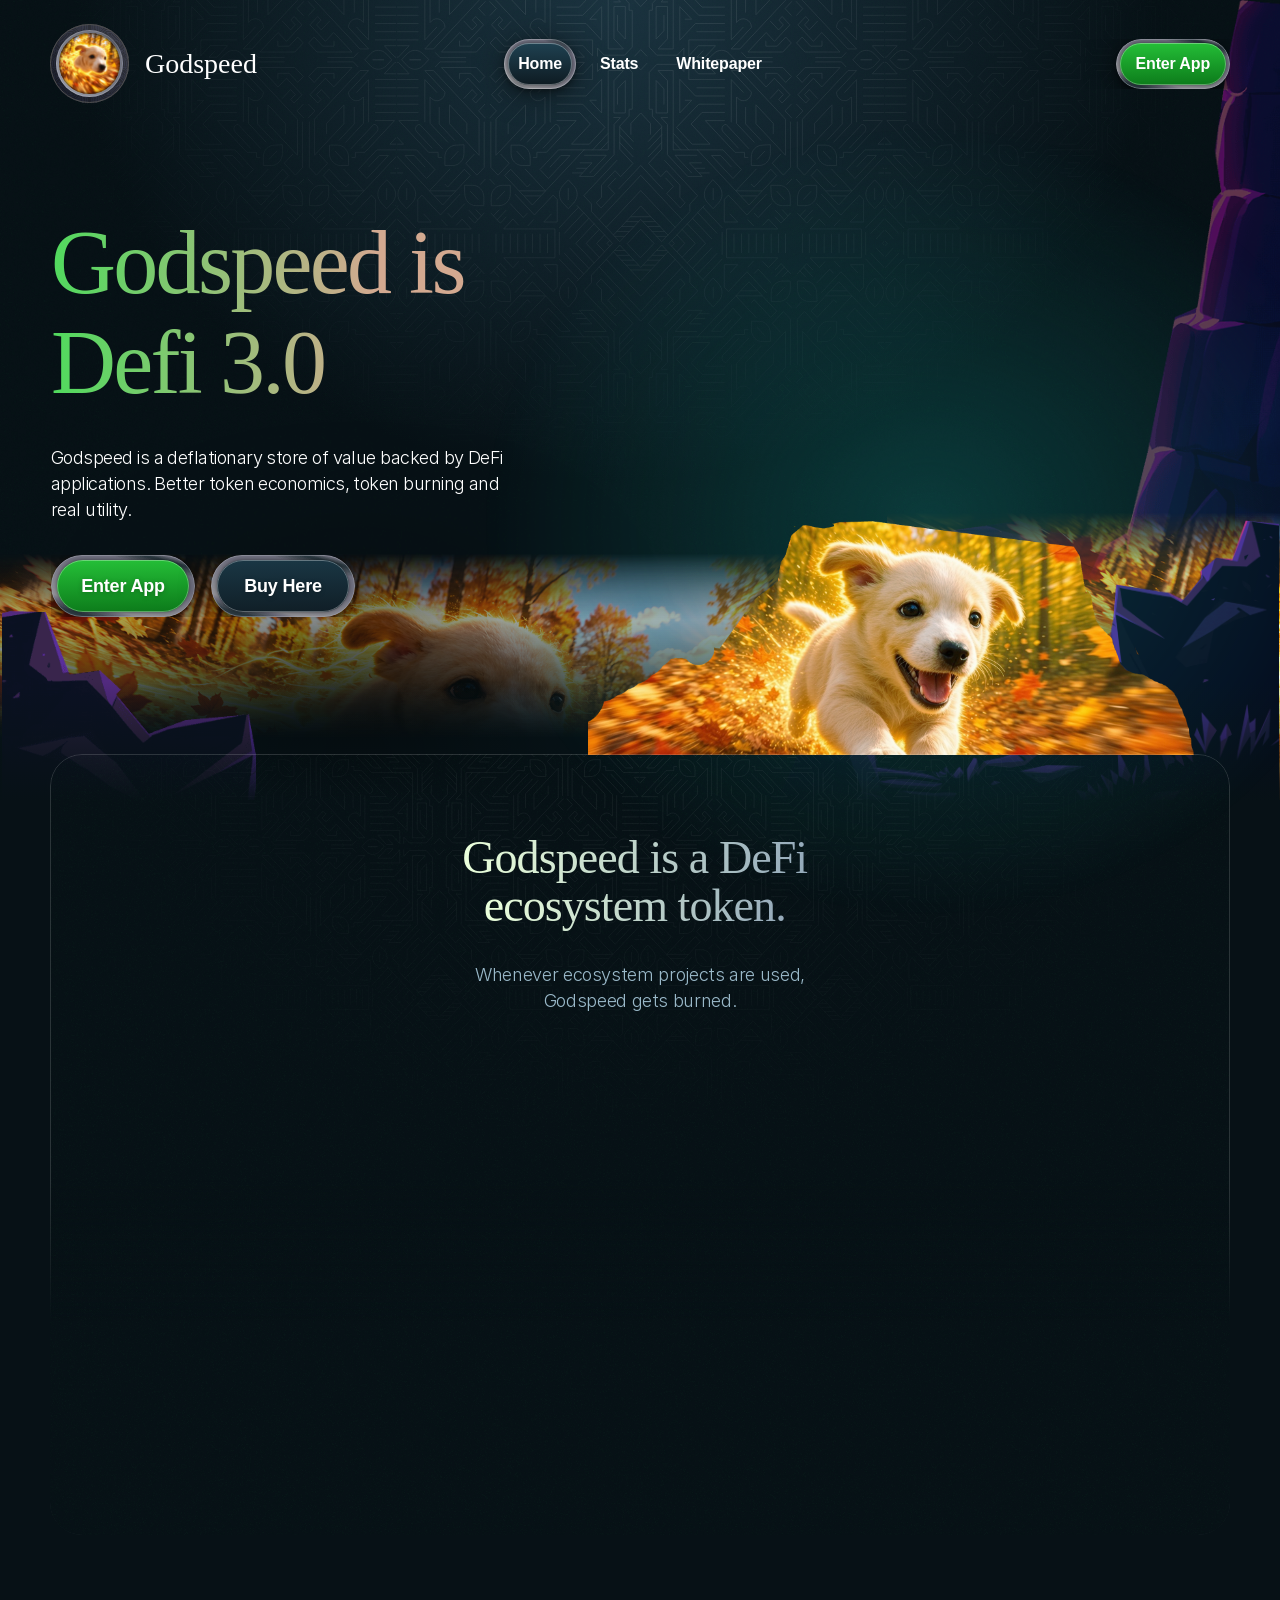
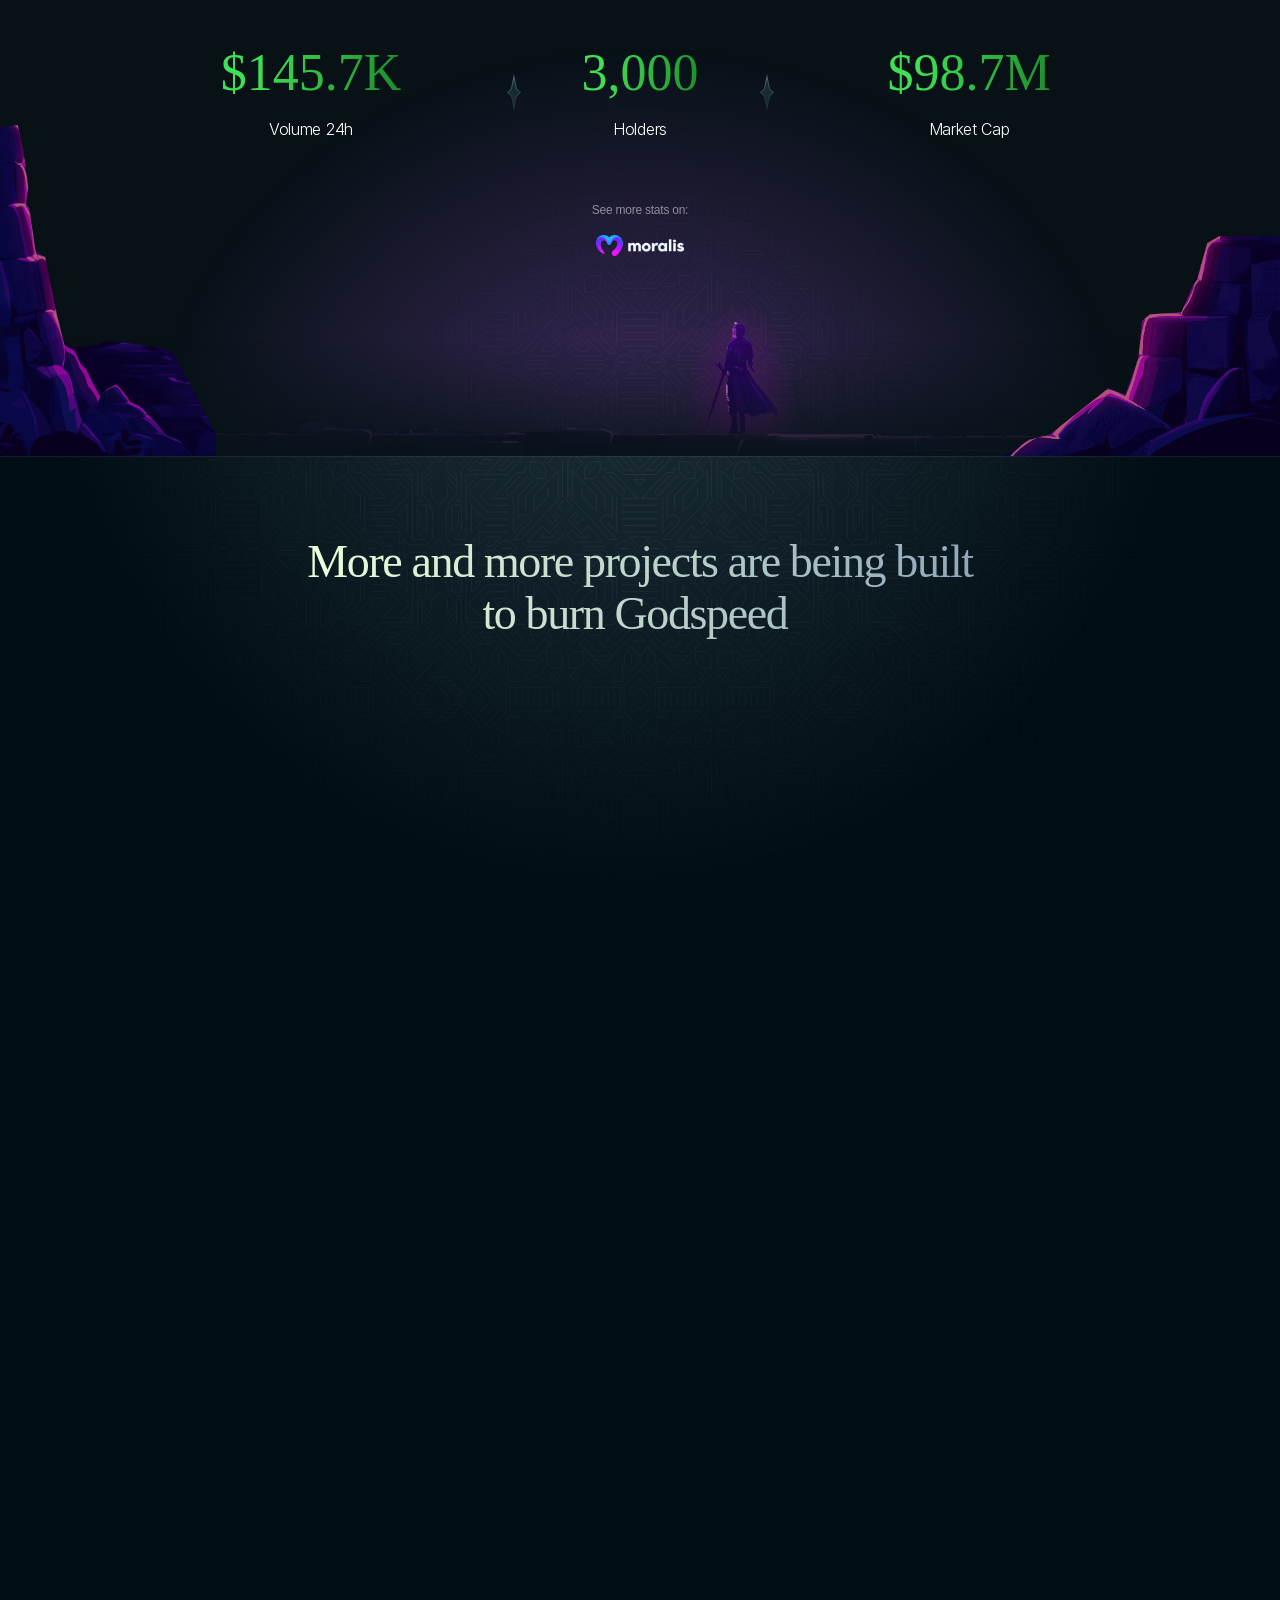
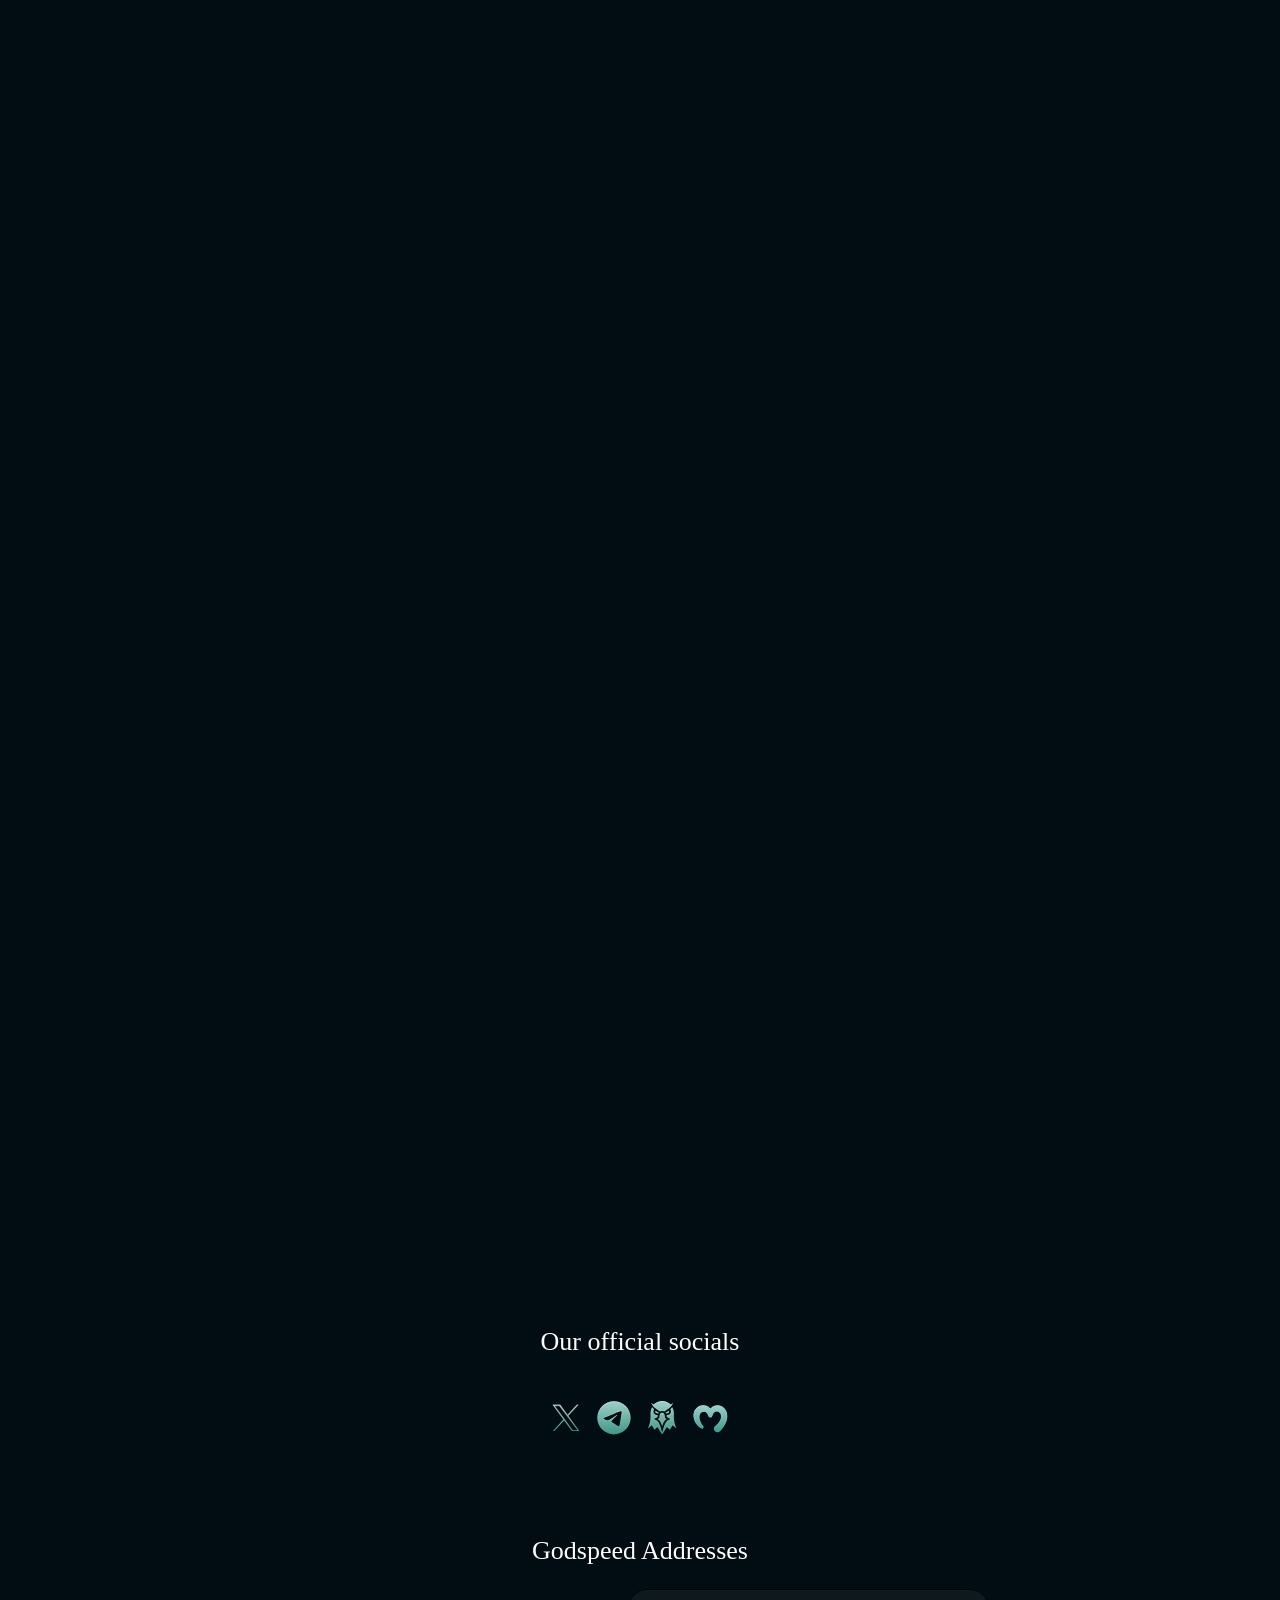
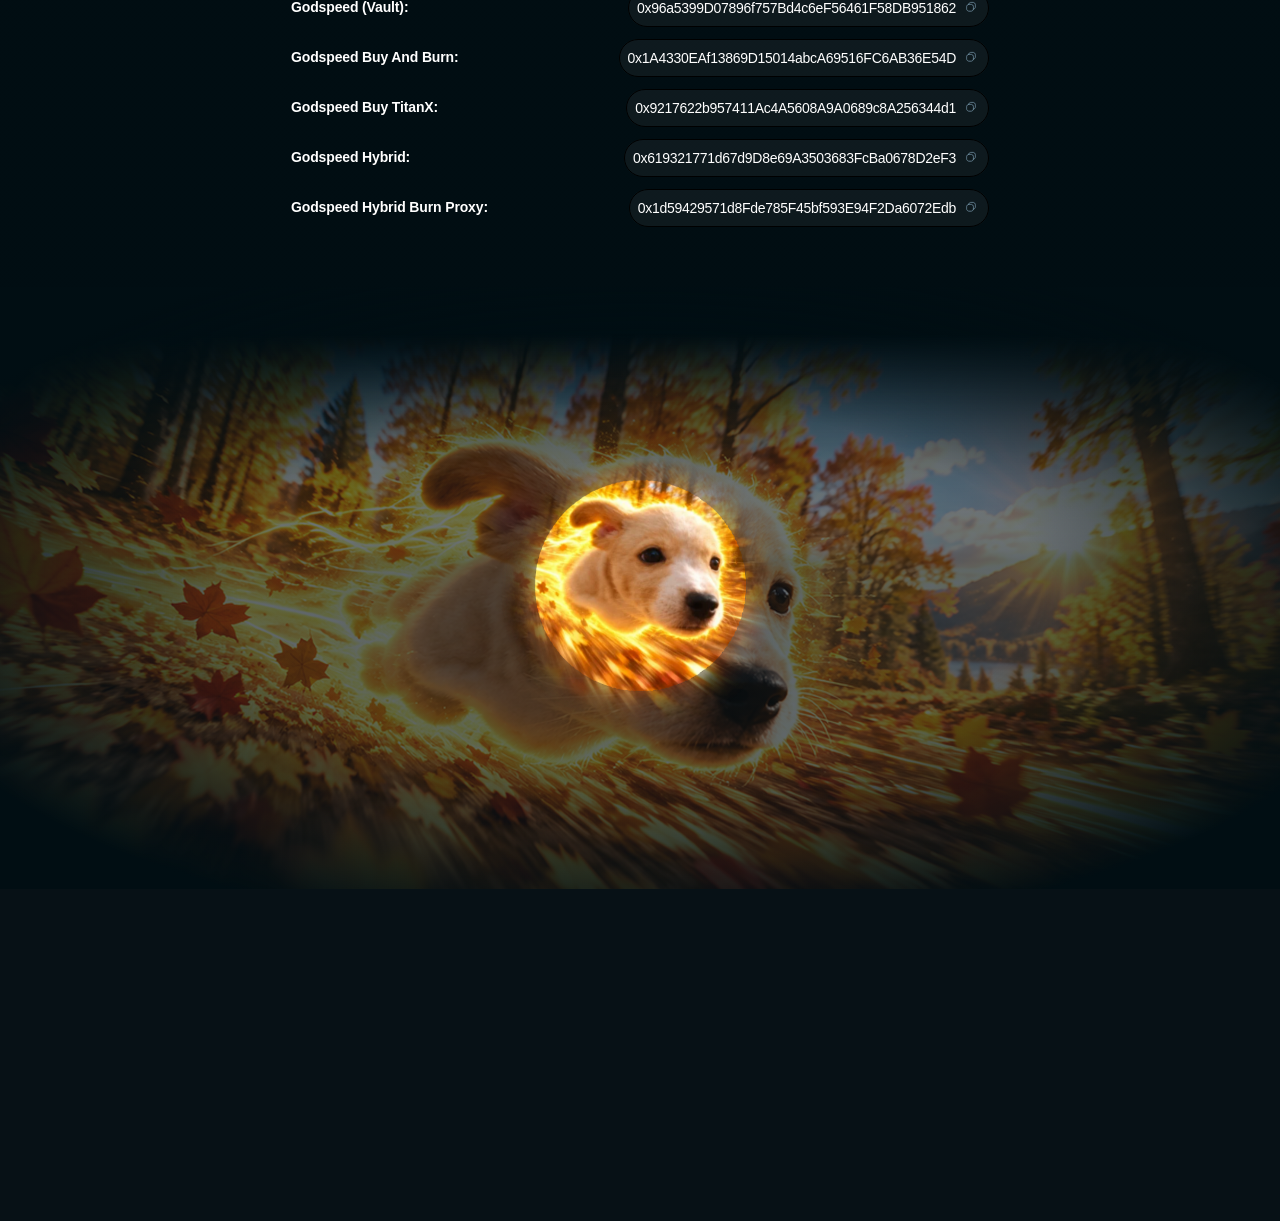
==== index.html @ 28f51527 "init" ====
<!doctype html>
<!-- ✨ Built with Framer • https://www.framer.com/ -->
<html lang="en">
<head>
    <meta charset="utf-8">
    
    
    <script>try{if(localStorage.get("__framer_force_showing_editorbar_since")){const n=document.createElement("link");n.rel = "modulepreload";n.href="https://framer.com/edit/init.mjs";document.head.appendChild(n)}}catch(e){}</script>
    <!-- Start of headStart -->
    <script defer data-domain="dragonx.win" src="https://plausible.io/js/script.js"></script>
    <!-- End of headStart -->
    <meta name="viewport" content="width=device-width">
    <meta name="generator" content="Framer 7f7ffdc">
    <title>Godspeed is Defi 3.0</title>
    <meta name="description" content="Godspeed is a deflationary store of value backed by DeFi&nbsp; applications. Better token economics, token burning and real utility.">
    <meta name="framer-search-index" content="_cdn/framerusercontent.com/sites/2QoDf21wHymmAehbtjyynP/searchIndex-4LQGMfxyT3Wn.json">
    <meta name="framer-search-index-fallback" content="_cdn/framerusercontent.com/sites/2QoDf21wHymmAehbtjyynP/searchIndex-XuY9Lk8We9Hd.json">
    <link href="_cdn/framerusercontent.com/images/Lan2qxKEO7p74u3AqQGKFpXw13o.png" rel="icon" media="(prefers-color-scheme: light)">
    <link href="_cdn/framerusercontent.com/images/Lan2qxKEO7p74u3AqQGKFpXw13o.png" rel="icon" media="(prefers-color-scheme: dark)">
    <link rel="apple-touch-icon" href="_cdn/framerusercontent.com/images/Lan2qxKEO7p74u3AqQGKFpXw13o.png">
    <!-- Open Graph / Facebook -->
    <meta property="og:type" content="website">
    <meta property="og:title" content="Godspeed is Defi 3.0">
    <meta property="og:description" content="Godspeed is a deflationary store of value backed by DeFi&nbsp; applications. Better token economics, token burning and real utility.">
    <meta property="og:image" content="_cdn/framerusercontent.com/images/vkC3WHPy37EvZChnW3foGY4kxzE.png">
    <!-- Twitter -->
    <meta name="twitter:card" content="summary_large_image">
    <meta name="twitter:title" content="Godspeed is Defi 3.0">
    <meta name="twitter:description" content="Godspeed is a deflationary store of value backed by DeFi&nbsp; applications. Better token economics, token burning and real utility.">
    <meta name="twitter:image" content="_cdn/framerusercontent.com/images/vkC3WHPy37EvZChnW3foGY4kxzE.png">
    
    <style data-framer-font-css>@font-face { font-family: "Inter"; src: url("_cdn/framerusercontent.com/assets/5vvr9Vy74if2I6bQbJvbw7SY1pQ.woff2"); font-display: swap; font-style: normal; font-weight: 400; unicode-range: U+0460-052F, U+1C80-1C88, U+20B4, U+2DE0-2DFF, U+A640-A69F, U+FE2E-FE2F }
@font-face { font-family: "Inter"; src: url("_cdn/framerusercontent.com/assets/EOr0mi4hNtlgWNn9if640EZzXCo.woff2"); font-display: swap; font-style: normal; font-weight: 400; unicode-range: U+0301, U+0400-045F, U+0490-0491, U+04B0-04B1, U+2116 }
@font-face { font-family: "Inter"; src: url("_cdn/framerusercontent.com/assets/Y9k9QrlZAqio88Klkmbd8VoMQc.woff2"); font-display: swap; font-style: normal; font-weight: 400; unicode-range: U+1F00-1FFF }
@font-face { font-family: "Inter"; src: url("_cdn/framerusercontent.com/assets/OYrD2tBIBPvoJXiIHnLoOXnY9M.woff2"); font-display: swap; font-style: normal; font-weight: 400; unicode-range: U+0370-03FF }
@font-face { font-family: "Inter"; src: url("_cdn/framerusercontent.com/assets/JeYwfuaPfZHQhEG8U5gtPDZ7WQ.woff2"); font-display: swap; font-style: normal; font-weight: 400; unicode-range: U+0100-024F, U+0259, U+1E00-1EFF, U+2020, U+20A0-20AB, U+20AD-20CF, U+2113, U+2C60-2C7F, U+A720-A7FF }
@font-face { font-family: "Inter"; src: url("_cdn/framerusercontent.com/assets/GrgcKwrN6d3Uz8EwcLHZxwEfC4.woff2"); font-display: swap; font-style: normal; font-weight: 400; unicode-range: U+0000-00FF, U+0131, U+0152-0153, U+02BB-02BC, U+02C6, U+02DA, U+02DC, U+2000-206F, U+2070, U+2074-207E, U+2080-208E, U+20AC, U+2122, U+2191, U+2193, U+2212, U+2215, U+FEFF, U+FFFD }
@font-face { font-family: "Inter"; src: url("_cdn/framerusercontent.com/assets/b6Y37FthZeALduNqHicBT6FutY.woff2"); font-display: swap; font-style: normal; font-weight: 400; unicode-range: U+0102-0103, U+0110-0111, U+0128-0129, U+0168-0169, U+01A0-01A1, U+01AF-01B0, U+1EA0-1EF9, U+20AB }
@font-face { font-family: "Inter"; src: url("_cdn/framerusercontent.com/assets/hyOgCu0Xnghbimh0pE8QTvtt2AU.woff2"); font-display: swap; font-style: normal; font-weight: 600; unicode-range: U+0460-052F, U+1C80-1C88, U+20B4, U+2DE0-2DFF, U+A640-A69F, U+FE2E-FE2F }
@font-face { font-family: "Inter"; src: url("_cdn/framerusercontent.com/assets/NeGmSOXrPBfEFIy5YZeHq17LEDA.woff2"); font-display: swap; font-style: normal; font-weight: 600; unicode-range: U+0301, U+0400-045F, U+0490-0491, U+04B0-04B1, U+2116 }
@font-face { font-family: "Inter"; src: url("_cdn/framerusercontent.com/assets/oYaAX5himiTPYuN8vLWnqBbfD2s.woff2"); font-display: swap; font-style: normal; font-weight: 600; unicode-range: U+1F00-1FFF }
@font-face { font-family: "Inter"; src: url("_cdn/framerusercontent.com/assets/lEJLP4R0yuCaMCjSXYHtJw72M.woff2"); font-display: swap; font-style: normal; font-weight: 600; unicode-range: U+0370-03FF }
@font-face { font-family: "Inter"; src: url("_cdn/framerusercontent.com/assets/cRJyLNuTJR5jbyKzGi33wU9cqIQ.woff2"); font-display: swap; font-style: normal; font-weight: 600; unicode-range: U+0100-024F, U+0259, U+1E00-1EFF, U+2020, U+20A0-20AB, U+20AD-20CF, U+2113, U+2C60-2C7F, U+A720-A7FF }
@font-face { font-family: "Inter"; src: url("_cdn/framerusercontent.com/assets/1ZFS7N918ojhhd0nQWdj3jz4w.woff2"); font-display: swap; font-style: normal; font-weight: 600; unicode-range: U+0000-00FF, U+0131, U+0152-0153, U+02BB-02BC, U+02C6, U+02DA, U+02DC, U+2000-206F, U+2074, U+20AC, U+2122, U+2191, U+2193, U+2212, U+2215, U+FEFF, U+FFFD }
@font-face { font-family: "Inter"; src: url("_cdn/framerusercontent.com/assets/A0Wcc7NgXMjUuFdquHDrIZpzZw0.woff2"); font-display: swap; font-style: normal; font-weight: 600; unicode-range: U+0102-0103, U+0110-0111, U+0128-0129, U+0168-0169, U+01A0-01A1, U+01AF-01B0, U+1EA0-1EF9, U+20AB }
@font-face { font-family: "Inter"; src: url("_cdn/framerusercontent.com/assets/DpPBYI0sL4fYLgAkX8KXOPVt7c.woff2"); font-display: swap; font-style: normal; font-weight: 700; unicode-range: U+0460-052F, U+1C80-1C88, U+20B4, U+2DE0-2DFF, U+A640-A69F, U+FE2E-FE2F }
@font-face { font-family: "Inter"; src: url("_cdn/framerusercontent.com/assets/4RAEQdEOrcnDkhHiiCbJOw92Lk.woff2"); font-display: swap; font-style: normal; font-weight: 700; unicode-range: U+0301, U+0400-045F, U+0490-0491, U+04B0-04B1, U+2116 }
@font-face { font-family: "Inter"; src: url("_cdn/framerusercontent.com/assets/1K3W8DizY3v4emK8Mb08YHxTbs.woff2"); font-display: swap; font-style: normal; font-weight: 700; unicode-range: U+1F00-1FFF }
@font-face { font-family: "Inter"; src: url("_cdn/framerusercontent.com/assets/tUSCtfYVM1I1IchuyCwz9gDdQ.woff2"); font-display: swap; font-style: normal; font-weight: 700; unicode-range: U+0370-03FF }
@font-face { font-family: "Inter"; src: url("_cdn/framerusercontent.com/assets/VgYFWiwsAC5OYxAycRXXvhze58.woff2"); font-display: swap; font-style: normal; font-weight: 700; unicode-range: U+0100-024F, U+0259, U+1E00-1EFF, U+2020, U+20A0-20AB, U+20AD-20CF, U+2113, U+2C60-2C7F, U+A720-A7FF }
@font-face { font-family: "Inter"; src: url("_cdn/framerusercontent.com/assets/DXD0Q7LSl7HEvDzucnyLnGBHM.woff2"); font-display: swap; font-style: normal; font-weight: 700; unicode-range: U+0000-00FF, U+0131, U+0152-0153, U+02BB-02BC, U+02C6, U+02DA, U+02DC, U+2000-206F, U+2074, U+20AC, U+2122, U+2191, U+2193, U+2212, U+2215, U+FEFF, U+FFFD }
@font-face { font-family: "Inter"; src: url("_cdn/framerusercontent.com/assets/GIryZETIX4IFypco5pYZONKhJIo.woff2"); font-display: swap; font-style: normal; font-weight: 700; unicode-range: U+0102-0103, U+0110-0111, U+0128-0129, U+0168-0169, U+01A0-01A1, U+01AF-01B0, U+1EA0-1EF9, U+20AB }
@font-face { font-family: "Inter"; src: url("_cdn/framerusercontent.com/assets/vQyevYAyHtARFwPqUzQGpnDs.woff2"); font-display: swap; font-style: normal; font-weight: 400; unicode-range: U+0000-00FF, U+0131, U+0152-0153, U+02BB-02BC, U+02C6, U+02DA, U+02DC, U+2000-206F, U+2074, U+20AC, U+2122, U+2191, U+2193, U+2212, U+2215, U+FEFF, U+FFFD }
@font-face { font-family: "Inter"; src: url("_cdn/framerusercontent.com/assets/BkDpl4ghaqvMi1btKFyG2tdbec.woff2"); font-display: swap; font-style: normal; font-weight: 300; unicode-range: U+0460-052F, U+1C80-1C88, U+20B4, U+2DE0-2DFF, U+A640-A69F, U+FE2E-FE2F }
@font-face { font-family: "Inter"; src: url("_cdn/framerusercontent.com/assets/zAMK70AQRFSShJgUiaR5IiIhgzk.woff2"); font-display: swap; font-style: normal; font-weight: 300; unicode-range: U+0301, U+0400-045F, U+0490-0491, U+04B0-04B1, U+2116 }
@font-face { font-family: "Inter"; src: url("_cdn/framerusercontent.com/assets/IETjvc5qzUaRoaruDpPSwCUM8.woff2"); font-display: swap; font-style: normal; font-weight: 300; unicode-range: U+1F00-1FFF }
@font-face { font-family: "Inter"; src: url("_cdn/framerusercontent.com/assets/oLCoaT3ioA0fHdJnWR9W6k7NY.woff2"); font-display: swap; font-style: normal; font-weight: 300; unicode-range: U+0370-03FF }
@font-face { font-family: "Inter"; src: url("_cdn/framerusercontent.com/assets/Sj0PCHQSBjFmEp6NBWg6FNaKc.woff2"); font-display: swap; font-style: normal; font-weight: 300; unicode-range: U+0100-024F, U+0259, U+1E00-1EFF, U+2020, U+20A0-20AB, U+20AD-20CF, U+2113, U+2C60-2C7F, U+A720-A7FF }
@font-face { font-family: "Inter"; src: url("_cdn/framerusercontent.com/assets/v2q8JTTTs7McDMSEhnxAIBqd0.woff2"); font-display: swap; font-style: normal; font-weight: 300; unicode-range: U+0000-00FF, U+0131, U+0152-0153, U+02BB-02BC, U+02C6, U+02DA, U+02DC, U+2000-206F, U+2074, U+20AC, U+2122, U+2191, U+2193, U+2212, U+2215, U+FEFF, U+FFFD }
@font-face { font-family: "Inter"; src: url("_cdn/framerusercontent.com/assets/H4TfENUY1rh8R9UaSD6vngjJP3M.woff2"); font-display: swap; font-style: normal; font-weight: 300; unicode-range: U+0102-0103, U+0110-0111, U+0128-0129, U+0168-0169, U+01A0-01A1, U+01AF-01B0, U+1EA0-1EF9, U+20AB }
@font-face { font-family: "Inter"; src: url("_cdn/framerusercontent.com/assets/CfMzU8w2e7tHgF4T4rATMPuWosA.woff2"); font-display: swap; font-style: italic; font-weight: 400; unicode-range: U+0460-052F, U+1C80-1C88, U+20B4, U+2DE0-2DFF, U+A640-A69F, U+FE2E-FE2F }
@font-face { font-family: "Inter"; src: url("_cdn/framerusercontent.com/assets/867QObYax8ANsfX4TGEVU9YiCM.woff2"); font-display: swap; font-style: italic; font-weight: 400; unicode-range: U+0301, U+0400-045F, U+0490-0491, U+04B0-04B1, U+2116 }
@font-face { font-family: "Inter"; src: url("_cdn/framerusercontent.com/assets/Oyn2ZbENFdnW7mt2Lzjk1h9Zb9k.woff2"); font-display: swap; font-style: italic; font-weight: 400; unicode-range: U+1F00-1FFF }
@font-face { font-family: "Inter"; src: url("_cdn/framerusercontent.com/assets/cdAe8hgZ1cMyLu9g005pAW3xMo.woff2"); font-display: swap; font-style: italic; font-weight: 400; unicode-range: U+0370-03FF }
@font-face { font-family: "Inter"; src: url("_cdn/framerusercontent.com/assets/DOfvtmE1UplCq161m6Hj8CSQYg.woff2"); font-display: swap; font-style: italic; font-weight: 400; unicode-range: U+0100-024F, U+0259, U+1E00-1EFF, U+2020, U+20A0-20AB, U+20AD-20CF, U+2113, U+2C60-2C7F, U+A720-A7FF }
@font-face { font-family: "Inter"; src: url("_cdn/framerusercontent.com/assets/vFzuJY0c65av44uhEKB6vyjFMg.woff2"); font-display: swap; font-style: italic; font-weight: 400; unicode-range: U+0000-00FF, U+0131, U+0152-0153, U+02BB-02BC, U+02C6, U+02DA, U+02DC, U+2000-206F, U+2074, U+20AC, U+2122, U+2191, U+2193, U+2212, U+2215, U+FEFF, U+FFFD }
@font-face { font-family: "Inter"; src: url("_cdn/framerusercontent.com/assets/tKtBcDnBMevsEEJKdNGhhkLzYo.woff2"); font-display: swap; font-style: italic; font-weight: 400; unicode-range: U+0102-0103, U+0110-0111, U+0128-0129, U+0168-0169, U+01A0-01A1, U+01AF-01B0, U+1EA0-1EF9, U+20AB }
@font-face { font-family: "Inter"; src: url("_cdn/framerusercontent.com/assets/YYB6GZmCWnZq3RWZOghuZIOxQY.woff2"); font-display: swap; font-style: italic; font-weight: 300; unicode-range: U+0460-052F, U+1C80-1C88, U+20B4, U+2DE0-2DFF, U+A640-A69F, U+FE2E-FE2F }
@font-face { font-family: "Inter"; src: url("_cdn/framerusercontent.com/assets/miJTzODdiyIr3tRo9KEoqXXk2PM.woff2"); font-display: swap; font-style: italic; font-weight: 300; unicode-range: U+0301, U+0400-045F, U+0490-0491, U+04B0-04B1, U+2116 }
@font-face { font-family: "Inter"; src: url("_cdn/framerusercontent.com/assets/6ZMhcggRFfEfbf7lncCpaUbA.woff2"); font-display: swap; font-style: italic; font-weight: 300; unicode-range: U+1F00-1FFF }
@font-face { font-family: "Inter"; src: url("_cdn/framerusercontent.com/assets/8sCN6PGUr4I8q5hC5twAXfcwqV0.woff2"); font-display: swap; font-style: italic; font-weight: 300; unicode-range: U+0370-03FF }
@font-face { font-family: "Inter"; src: url("_cdn/framerusercontent.com/assets/aUYDUTztS7anQw5JuwCncXeLOBY.woff2"); font-display: swap; font-style: italic; font-weight: 300; unicode-range: U+0100-024F, U+0259, U+1E00-1EFF, U+2020, U+20A0-20AB, U+20AD-20CF, U+2113, U+2C60-2C7F, U+A720-A7FF }
@font-face { font-family: "Inter"; src: url("_cdn/framerusercontent.com/assets/5mDAOkC5Wpzo7NkuE9oYfqlY2u4.woff2"); font-display: swap; font-style: italic; font-weight: 300; unicode-range: U+0000-00FF, U+0131, U+0152-0153, U+02BB-02BC, U+02C6, U+02DA, U+02DC, U+2000-206F, U+2074, U+20AC, U+2122, U+2191, U+2193, U+2212, U+2215, U+FEFF, U+FFFD }
@font-face { font-family: "Inter"; src: url("_cdn/framerusercontent.com/assets/yDiPvYxioBHsicnYxpPW35WQmx8.woff2"); font-display: swap; font-style: italic; font-weight: 300; unicode-range: U+0102-0103, U+0110-0111, U+0128-0129, U+0168-0169, U+01A0-01A1, U+01AF-01B0, U+1EA0-1EF9, U+20AB }
@font-face { font-family: "Inter"; src: url("_cdn/framerusercontent.com/assets/5A3Ce6C9YYmCjpQx9M4inSaKU.woff2"); font-display: swap; font-style: normal; font-weight: 500; unicode-range: U+0460-052F, U+1C80-1C88, U+20B4, U+2DE0-2DFF, U+A640-A69F, U+FE2E-FE2F }
@font-face { font-family: "Inter"; src: url("_cdn/framerusercontent.com/assets/Qx95Xyt0Ka3SGhinnbXIGpEIyP4.woff2"); font-display: swap; font-style: normal; font-weight: 500; unicode-range: U+0301, U+0400-045F, U+0490-0491, U+04B0-04B1, U+2116 }
@font-face { font-family: "Inter"; src: url("_cdn/framerusercontent.com/assets/6mJuEAguuIuMog10gGvH5d3cl8.woff2"); font-display: swap; font-style: normal; font-weight: 500; unicode-range: U+1F00-1FFF }
@font-face { font-family: "Inter"; src: url("_cdn/framerusercontent.com/assets/xYYWaj7wCU5zSQH0eXvSaS19wo.woff2"); font-display: swap; font-style: normal; font-weight: 500; unicode-range: U+0370-03FF }
@font-face { font-family: "Inter"; src: url("_cdn/framerusercontent.com/assets/otTaNuNpVK4RbdlT7zDDdKvQBA.woff2"); font-display: swap; font-style: normal; font-weight: 500; unicode-range: U+0100-024F, U+0259, U+1E00-1EFF, U+2020, U+20A0-20AB, U+20AD-20CF, U+2113, U+2C60-2C7F, U+A720-A7FF }
@font-face { font-family: "Inter"; src: url("_cdn/framerusercontent.com/assets/d3tHnaQIAeqiE5hGcRw4mmgWYU.woff2"); font-display: swap; font-style: normal; font-weight: 500; unicode-range: U+0000-00FF, U+0131, U+0152-0153, U+02BB-02BC, U+02C6, U+02DA, U+02DC, U+2000-206F, U+2074, U+20AC, U+2122, U+2191, U+2193, U+2212, U+2215, U+FEFF, U+FFFD }
@font-face { font-family: "Inter"; src: url("_cdn/framerusercontent.com/assets/DolVirEGb34pEXEp8t8FQBSK4.woff2"); font-display: swap; font-style: normal; font-weight: 500; unicode-range: U+0102-0103, U+0110-0111, U+0128-0129, U+0168-0169, U+01A0-01A1, U+01AF-01B0, U+1EA0-1EF9, U+20AB }
@font-face { font-family: "Sentient"; src: url("_cdn/framerusercontent.com/third-party-assets/fontshare/wf/43OAXICAEMXK2ZL74G7H76KFIYNEDOYN/35V5DYORRU36WSBMUAXF43PXJDG6AK72/M6X7C56BMVHUUEP2JAWS7SGZ7N6BGP7I.woff2"); font-display: swap; font-style: normal; font-weight: 300 }
@font-face { font-family: "Sentient"; src: url("_cdn/framerusercontent.com/third-party-assets/fontshare/wf/RVTZPYAA57KV4AMXRX7ZIPJXSTYCRP7A/36OUS5CBIXRKI2QU7G7OUHOK7HHA53Y2/SIH66VPT4WS2HIF5PEJNDU4INNUF54LG.woff2"); font-display: swap; font-style: normal; font-weight: 400 }
@font-face { font-family: "Inter Placeholder"; src: local("Arial"); ascent-override: 89.79%; descent-override: 22.36%; line-gap-override: 0.00%; size-adjust: 107.89% }
@font-face { font-family: "Sentient Placeholder"; src: local("Times New Roman"); ascent-override: 80.70%; descent-override: 26.90%; line-gap-override: 6.73%; size-adjust: 118.96% }</style>
    
    <meta name="robots" content="max-image-preview:large"><link rel="canonical" href="index.html"><meta property="og:url" content="index.html"><style data-framer-breakpoint-css>@media(min-width: 1280px){.hidden-72rtr7{display:none!important}}@media(max-width: 1279.98px){.hidden-1xuhzr6{display:none!important}}</style><style data-framer-css-ssr-minified data-framer-components="framer-lib-cursors-host framer-V68WL PropertyOverrides framer-vnI99 framer-hLgiN framer-8nB2p framer-hEG7P framer-X9Wpw framer-PWjHM framer-39X4x framer-ZC3Ee framer-BZgGr framer-XRi3W framer-bPVlW">html,body,#main{box-sizing:border-box;margin:0;padding:0}:root{-webkit-font-smoothing:antialiased;-moz-osx-font-smoothing:grayscale}*{box-sizing:border-box;-webkit-font-smoothing:inherit}h1,h2,h3,h4,h5,h6,p,figure{margin:0}body,input,textarea,select,button{font-family:sans-serif;font-size:12px}body{--framer-will-change-override:none}@supports (background:-webkit-named-image(i)) and (not (grid-template-rows:subgrid)){body{--framer-will-change-override:transform}}[data-framer-component-type]{position:absolute}[data-framer-component-type=Text]{cursor:inherit}[data-framer-component-text-autosized] *{white-space:pre}[data-framer-component-type=Text]>*{text-align:var(--framer-text-alignment,start)}[data-framer-component-type=Text] span span,[data-framer-component-type=Text] p span,[data-framer-component-type=Text] h1 span,[data-framer-component-type=Text] h2 span,[data-framer-component-type=Text] h3 span,[data-framer-component-type=Text] h4 span,[data-framer-component-type=Text] h5 span,[data-framer-component-type=Text] h6 span{display:block}[data-framer-component-type=Text] span span span,[data-framer-component-type=Text] p span span,[data-framer-component-type=Text] h1 span span,[data-framer-component-type=Text] h2 span span,[data-framer-component-type=Text] h3 span span,[data-framer-component-type=Text] h4 span span,[data-framer-component-type=Text] h5 span span,[data-framer-component-type=Text] h6 span span{display:unset}[data-framer-component-type=Text] div div span,[data-framer-component-type=Text] a div span,[data-framer-component-type=Text] span span span,[data-framer-component-type=Text] p span span,[data-framer-component-type=Text] h1 span span,[data-framer-component-type=Text] h2 span span,[data-framer-component-type=Text] h3 span span,[data-framer-component-type=Text] h4 span span,[data-framer-component-type=Text] h5 span span,[data-framer-component-type=Text] h6 span span,[data-framer-component-type=Text] a{font-family:var(--font-family);font-style:var(--font-style);font-weight:min(calc(var(--framer-font-weight-increase,0) + var(--font-weight,400)),900);color:var(--text-color);letter-spacing:var(--letter-spacing);font-size:var(--font-size);text-transform:var(--text-transform);--text-decoration:var(--framer-text-decoration-style,solid)var(--framer-text-decoration,none)var(--framer-text-decoration-color,currentcolor)var(--framer-text-decoration-thickness,auto);--text-decoration-skip-ink:var(--framer-text-decoration-skip-ink);--text-underline-offset:var(--framer-text-decoration-offset);line-height:var(--line-height);--font-family:var(--framer-font-family);--font-style:var(--framer-font-style);--font-weight:var(--framer-font-weight);--text-color:var(--framer-text-color);--letter-spacing:var(--framer-letter-spacing);--font-size:var(--framer-font-size);--text-transform:var(--framer-text-transform);--line-height:var(--framer-line-height)}[data-framer-component-type=Text] a,[data-framer-component-type=Text] a div span,[data-framer-component-type=Text] a span span span,[data-framer-component-type=Text] a p span span,[data-framer-component-type=Text] a h1 span span,[data-framer-component-type=Text] a h2 span span,[data-framer-component-type=Text] a h3 span span,[data-framer-component-type=Text] a h4 span span,[data-framer-component-type=Text] a h5 span span,[data-framer-component-type=Text] a h6 span span{--font-family:var(--framer-link-font-family,var(--framer-font-family));--font-style:var(--framer-link-font-style,var(--framer-font-style));--font-weight:var(--framer-link-font-weight,var(--framer-font-weight));--text-color:var(--framer-link-text-color,var(--framer-text-color));--font-size:var(--framer-link-font-size,var(--framer-font-size));--text-transform:var(--framer-link-text-transform,var(--framer-text-transform));--text-decoration:var(--framer-link-text-decoration-style,var(--framer-text-decoration-style,solid))var(--framer-link-text-decoration,var(--framer-text-decoration,none))var(--framer-link-text-decoration-color,var(--framer-text-decoration-color,currentcolor))var(--framer-link-text-decoration-thickness,var(--framer-text-decoration-thickness,auto));--text-decoration-skip-ink:var(--framer-link-text-decoration-skip-ink,var(--framer-text-decoration-skip-ink));--text-underline-offset:var(--framer-link-text-decoration-offset,var(--framer-text-decoration-offset))}[data-framer-component-type=Text] a:hover,[data-framer-component-type=Text] a div span:hover,[data-framer-component-type=Text] a span span span:hover,[data-framer-component-type=Text] a p span span:hover,[data-framer-component-type=Text] a h1 span span:hover,[data-framer-component-type=Text] a h2 span span:hover,[data-framer-component-type=Text] a h3 span span:hover,[data-framer-component-type=Text] a h4 span span:hover,[data-framer-component-type=Text] a h5 span span:hover,[data-framer-component-type=Text] a h6 span span:hover{--font-family:var(--framer-link-hover-font-family,var(--framer-link-font-family,var(--framer-font-family)));--font-style:var(--framer-link-hover-font-style,var(--framer-link-font-style,var(--framer-font-style)));--font-weight:var(--framer-link-hover-font-weight,var(--framer-link-font-weight,var(--framer-font-weight)));--text-color:var(--framer-link-hover-text-color,var(--framer-link-text-color,var(--framer-text-color)));--font-size:var(--framer-link-hover-font-size,var(--framer-link-font-size,var(--framer-font-size)));--text-transform:var(--framer-link-hover-text-transform,var(--framer-link-text-transform,var(--framer-text-transform)));--text-decoration:var(--framer-link-hover-text-decoration-style,var(--framer-link-text-decoration-style,var(--framer-text-decoration-style,solid)))var(--framer-link-hover-text-decoration,var(--framer-link-text-decoration,var(--framer-text-decoration,none)))var(--framer-link-hover-text-decoration-color,var(--framer-link-text-decoration-color,var(--framer-text-decoration-color,currentcolor)))var(--framer-link-hover-text-decoration-thickness,var(--framer-link-text-decoration-thickness,var(--framer-text-decoration-thickness,auto)));--text-decoration-skip-ink:var(--framer-link-hover-text-decoration-skip-ink,var(--framer-link-text-decoration-skip-ink,var(--framer-text-decoration-skip-ink)));--text-underline-offset:var(--framer-link-hover-text-decoration-offset,var(--framer-link-text-decoration-offset,var(--framer-text-decoration-offset)))}[data-framer-component-type=Text].isCurrent a,[data-framer-component-type=Text].isCurrent a div span,[data-framer-component-type=Text].isCurrent a span span span,[data-framer-component-type=Text].isCurrent a p span span,[data-framer-component-type=Text].isCurrent a h1 span span,[data-framer-component-type=Text].isCurrent a h2 span span,[data-framer-component-type=Text].isCurrent a h3 span span,[data-framer-component-type=Text].isCurrent a h4 span span,[data-framer-component-type=Text].isCurrent a h5 span span,[data-framer-component-type=Text].isCurrent a h6 span span{--font-family:var(--framer-link-current-font-family,var(--framer-link-font-family,var(--framer-font-family)));--font-style:var(--framer-link-current-font-style,var(--framer-link-font-style,var(--framer-font-style)));--font-weight:var(--framer-link-current-font-weight,var(--framer-link-font-weight,var(--framer-font-weight)));--text-color:var(--framer-link-current-text-color,var(--framer-link-text-color,var(--framer-text-color)));--font-size:var(--framer-link-current-font-size,var(--framer-link-font-size,var(--framer-font-size)));--text-transform:var(--framer-link-current-text-transform,var(--framer-link-text-transform,var(--framer-text-transform)));--text-decoration:var(--framer-link-current-text-decoration-style,var(--framer-link-text-decoration-style,var(--framer-text-decoration-style,solid)))var(--framer-link-current-text-decoration,var(--framer-link-text-decoration,var(--framer-text-decoration,none)))var(--framer-link-current-text-decoration-color,var(--framer-link-text-decoration-color,var(--framer-text-decoration-color,currentcolor)))var(--framer-link-current-text-decoration-thickness,var(--framer-link-text-decoration-thickness,var(--framer-text-decoration-thickness,auto)));--text-decoration-skip-ink:var(--framer-link-current-text-decoration-skip-ink,var(--framer-link-text-decoration-skip-ink,var(--framer-text-decoration-skip-ink)));--text-underline-offset:var(--framer-link-current-text-decoration-offset,var(--framer-link-text-decoration-offset,var(--framer-text-decoration-offset)))}[data-framer-component-type=RichTextContainer]{outline:none;flex-direction:column;flex-shrink:0;justify-content:flex-start;display:flex}p.framer-text,div.framer-text,figure.framer-text,h1.framer-text,h2.framer-text,h3.framer-text,h4.framer-text,h5.framer-text,h6.framer-text,ol.framer-text,ul.framer-text{margin:0;padding:0}p.framer-text,div.framer-text,h1.framer-text,h2.framer-text,h3.framer-text,h4.framer-text,h5.framer-text,h6.framer-text,li.framer-text,ol.framer-text,ul.framer-text,mark.framer-text,span.framer-text:not([data-text-fill]){font-family:var(--framer-blockquote-font-family,var(--framer-font-family,Inter,Inter Placeholder,sans-serif));font-style:var(--framer-blockquote-font-style,var(--framer-font-style,normal));font-weight:var(--framer-blockquote-font-weight,var(--framer-font-weight,400));color:var(--framer-blockquote-text-color,var(--framer-text-color,#000));font-size:calc(var(--framer-blockquote-font-size,var(--framer-font-size,16px))*var(--framer-font-size-scale,1));letter-spacing:var(--framer-blockquote-letter-spacing,var(--framer-letter-spacing,0));text-transform:var(--framer-blockquote-text-transform,var(--framer-text-transform,none));-webkit-text-decoration-line:var(--framer-blockquote-text-decoration,var(--framer-text-decoration,initial));text-decoration-line:var(--framer-blockquote-text-decoration,var(--framer-text-decoration,initial));-webkit-text-decoration-style:var(--framer-blockquote-text-decoration-style,var(--framer-text-decoration-style,initial));text-decoration-style:var(--framer-blockquote-text-decoration-style,var(--framer-text-decoration-style,initial));-webkit-text-decoration-color:var(--framer-blockquote-text-decoration-color,var(--framer-text-decoration-color,initial));text-decoration-color:var(--framer-blockquote-text-decoration-color,var(--framer-text-decoration-color,initial));text-decoration-thickness:var(--framer-blockquote-text-decoration-thickness,var(--framer-text-decoration-thickness,initial));text-decoration-skip-ink:var(--framer-blockquote-text-decoration-skip-ink,var(--framer-text-decoration-skip-ink,initial));text-underline-offset:var(--framer-blockquote-text-decoration-offset,var(--framer-text-decoration-offset,initial));line-height:var(--framer-blockquote-line-height,var(--framer-line-height,1.2em));text-align:var(--framer-blockquote-text-alignment,var(--framer-text-alignment,start));-webkit-text-stroke-width:var(--framer-text-stroke-width,initial);-webkit-text-stroke-color:var(--framer-text-stroke-color,initial);-moz-font-feature-settings:var(--framer-font-open-type-features,initial);-webkit-font-feature-settings:var(--framer-font-open-type-features,initial);font-feature-settings:var(--framer-font-open-type-features,initial);font-variation-settings:var(--framer-font-variation-axes,normal);text-wrap:var(--framer-text-wrap-override,var(--framer-text-wrap))}mark.framer-text,p.framer-text,div.framer-text,h1.framer-text,h2.framer-text,h3.framer-text,h4.framer-text,h5.framer-text,h6.framer-text,li.framer-text,ol.framer-text,ul.framer-text{background-color:var(--framer-blockquote-text-background-color,var(--framer-text-background-color,initial));border-radius:var(--framer-blockquote-text-background-radius,var(--framer-text-background-radius,initial));padding:var(--framer-blockquote-text-background-padding,var(--framer-text-background-padding,initial))}@supports not (color:color(display-p3 1 1 1)){p.framer-text,div.framer-text,h1.framer-text,h2.framer-text,h3.framer-text,h4.framer-text,h5.framer-text,h6.framer-text,li.framer-text,ol.framer-text,ul.framer-text,span.framer-text:not([data-text-fill]){color:var(--framer-blockquote-text-color-rgb,var(--framer-blockquote-text-color,var(--framer-text-color-rgb,var(--framer-text-color,#000))));-webkit-text-stroke-color:var(--framer-text-stroke-color-rgb,var(--framer-text-stroke-color,initial))}mark.framer-text{background-color:var(--framer-blockquote-text-background-color-rgb,var(--framer-blockquote-text-background-color,var(--framer-text-background-color-rgb,var(--framer-text-background-color,initial))))}}.framer-fit-text .framer-text{white-space:nowrap;white-space-collapse:preserve}strong.framer-text{font-family:var(--framer-blockquote-font-family-bold,var(--framer-font-family-bold));font-style:var(--framer-blockquote-font-style-bold,var(--framer-font-style-bold));font-weight:var(--framer-blockquote-font-weight-bold,var(--framer-font-weight-bold,bolder));font-variation-settings:var(--framer-blockquote-font-variation-axes-bold,var(--framer-font-variation-axes-bold))}em.framer-text{font-family:var(--framer-blockquote-font-family-italic,var(--framer-font-family-italic));font-style:var(--framer-blockquote-font-style-italic,var(--framer-font-style-italic,italic));font-weight:var(--framer-blockquote-font-weight-italic,var(--framer-font-weight-italic));font-variation-settings:var(--framer-blockquote-font-variation-axes-italic,var(--framer-font-variation-axes-italic))}em.framer-text>strong.framer-text{font-family:var(--framer-blockquote-font-family-bold-italic,var(--framer-font-family-bold-italic));font-style:var(--framer-blockquote-font-style-bold-italic,var(--framer-font-style-bold-italic,italic));font-weight:var(--framer-blockquote-font-weight-bold-italic,var(--framer-font-weight-bold-italic,bolder));font-variation-settings:var(--framer-blockquote-font-variation-axes-bold-italic,var(--framer-font-variation-axes-bold-italic))}p.framer-text:not(:first-child),div.framer-text:not(:first-child),h1.framer-text:not(:first-child),h2.framer-text:not(:first-child),h3.framer-text:not(:first-child),h4.framer-text:not(:first-child),h5.framer-text:not(:first-child),h6.framer-text:not(:first-child),ol.framer-text:not(:first-child),ul.framer-text:not(:first-child),blockquote.framer-text:not(:first-child),table.framer-text:not(:first-child),figure.framer-text:not(:first-child),.framer-image.framer-text:not(:first-child){margin-top:var(--framer-blockquote-paragraph-spacing,var(--framer-paragraph-spacing,0))}li.framer-text>ul.framer-text:nth-child(2),li.framer-text>ol.framer-text:nth-child(2){margin-top:0}.framer-text[data-text-fill]{-webkit-text-fill-color:transparent;padding:max(0em,calc(calc(1.3em - var(--framer-blockquote-line-height,var(--framer-line-height,1.3em)))/2));margin:min(0em,calc(calc(1.3em - var(--framer-blockquote-line-height,var(--framer-line-height,1.3em)))/-2));-webkit-background-clip:text;background-clip:text;display:inline-block}code.framer-text,code.framer-text span.framer-text:not([data-text-fill]){font-family:var(--framer-code-font-family,var(--framer-font-family,Inter,Inter Placeholder,sans-serif));font-style:var(--framer-blockquote-font-style,var(--framer-code-font-style,var(--framer-font-style,normal)));font-weight:var(--framer-blockquote-font-weight,var(--framer-code-font-weight,var(--framer-font-weight,400)));color:var(--framer-blockquote-text-color,var(--framer-code-text-color,var(--framer-text-color,#000)));font-size:calc(var(--framer-blockquote-font-size,var(--framer-font-size,16px))*var(--framer-font-size-scale,1));letter-spacing:var(--framer-blockquote-letter-spacing,var(--framer-letter-spacing,0));line-height:var(--framer-blockquote-line-height,var(--framer-line-height,1.2em))}@supports not (color:color(display-p3 1 1 1)){code.framer-text,code.framer-text span.framer-text:not([data-text-fill]){color:var(--framer-blockquote-text-color-rgb,var(--framer-blockquote-text-color,var(--framer-code-text-color-rgb,var(--framer-code-text-color,var(--framer-text-color-rgb,var(--framer-text-color,#000))))))}}blockquote.framer-text{unicode-bidi:initial;margin-block-start:initial;margin-block-end:initial;margin-inline-start:initial;margin-inline-end:initial}a.framer-text,a.framer-text span.framer-text:not([data-text-fill]),span.framer-text[data-nested-link],span.framer-text[data-nested-link] span.framer-text:not([data-text-fill]){font-family:var(--framer-blockquote-font-family,var(--framer-link-font-family,var(--framer-font-family,Inter,Inter Placeholder,sans-serif)));font-style:var(--framer-blockquote-font-style,var(--framer-link-font-style,var(--framer-font-style,normal)));font-weight:var(--framer-blockquote-font-weight,var(--framer-link-font-weight,var(--framer-font-weight,400)));color:var(--framer-blockquote-text-color,var(--framer-link-text-color,var(--framer-text-color,#000)));font-size:calc(var(--framer-blockquote-font-size,var(--framer-font-size,16px))*var(--framer-font-size-scale,1));text-transform:var(--framer-blockquote-text-transform,var(--framer-link-text-transform,var(--framer-text-transform,none)));cursor:var(--framer-custom-cursors,pointer);background-color:var(--framer-link-text-background-color,initial);border-radius:var(--framer-link-text-background-radius,initial);padding:var(--framer-link-text-background-padding,initial)}a.framer-text,span.framer-text[data-nested-link]{-webkit-text-decoration-line:var(--framer-blockquote-text-decoration,var(--framer-link-text-decoration,var(--framer-text-decoration,initial)));text-decoration-line:var(--framer-blockquote-text-decoration,var(--framer-link-text-decoration,var(--framer-text-decoration,initial)));-webkit-text-decoration-style:var(--framer-blockquote-text-decoration-style,var(--framer-link-text-decoration-style,var(--framer-text-decoration-style,initial)));text-decoration-style:var(--framer-blockquote-text-decoration-style,var(--framer-link-text-decoration-style,var(--framer-text-decoration-style,initial)));-webkit-text-decoration-color:var(--framer-blockquote-text-decoration-color,var(--framer-link-text-decoration-color,var(--framer-text-decoration-color,initial)));text-decoration-color:var(--framer-blockquote-text-decoration-color,var(--framer-link-text-decoration-color,var(--framer-text-decoration-color,initial)));text-decoration-thickness:var(--framer-blockquote-text-decoration-thickness,var(--framer-link-text-decoration-thickness,var(--framer-text-decoration-thickness,initial)));text-decoration-skip-ink:var(--framer-blockquote-text-decoration-skip-ink,var(--framer-link-text-decoration-skip-ink,var(--framer-text-decoration-skip-ink,initial)));text-underline-offset:var(--framer-blockquote-text-decoration-offset,var(--framer-link-text-decoration-offset,var(--framer-text-decoration-offset,initial)))}@supports not (color:color(display-p3 1 1 1)){a.framer-text,a.framer-text span.framer-text:not([data-text-fill]),span.framer-text[data-nested-link],span.framer-text[data-nested-link] span.framer-text:not([data-text-fill]){color:var(--framer-blockquote-text-color-rgb,var(--framer-blockquote-text-color,var(--framer-link-text-color-rgb,var(--framer-link-text-color,var(--framer-text-color-rgb,var(--framer-text-color,#000))))));background-color:var(--framer-link-text-background-color-rgb,var(--framer-link-text-background-color,initial))}}code.framer-text a.framer-text,code.framer-text a.framer-text span.framer-text:not([data-text-fill]),code.framer-text span.framer-text[data-nested-link],code.framer-text span.framer-text[data-nested-link] span.framer-text:not([data-text-fill]){font-family:var(--framer-code-font-family,var(--framer-font-family,Inter,Inter Placeholder,sans-serif));font-style:var(--framer-blockquote-font-style,var(--framer-code-font-style,var(--framer-font-style,normal)));font-weight:var(--framer-blockquote-font-weight,var(--framer-code-font-weight,var(--framer-font-weight,400)));color:var(--framer-blockquote-text-color,var(--framer-link-text-color,var(--framer-code-text-color,var(--framer-text-color,#000))));font-size:calc(var(--framer-blockquote-font-size,var(--framer-font-size,16px))*var(--framer-font-size-scale,1))}@supports not (color:color(display-p3 1 1 1)){code.framer-text a.framer-text,code.framer-text a.framer-text span.framer-text:not([data-text-fill]),code.framer-text span.framer-text[data-nested-link],code.framer-text span.framer-text[data-nested-link] span.framer-text:not([data-text-fill]){color:var(--framer-blockquote-text-color-rgb,var(--framer-blockquote-text-color,var(--framer-link-text-color-rgb,var(--framer-link-text-color,var(--framer-code-text-color-rgb,var(--framer-code-text-color,var(--framer-text-color-rgb,var(--framer-text-color,#000))))))))}}a.framer-text:hover,a.framer-text:hover span.framer-text:not([data-text-fill]),span.framer-text[data-nested-link]:hover,span.framer-text[data-nested-link]:hover span.framer-text:not([data-text-fill]){font-family:var(--framer-link-hover-font-family,var(--framer-blockquote-font-family,var(--framer-link-font-family,var(--framer-font-family,Inter,Inter Placeholder,sans-serif))));font-style:var(--framer-link-hover-font-style,var(--framer-blockquote-font-style,var(--framer-link-font-style,var(--framer-font-style,normal))));font-weight:var(--framer-link-hover-font-weight,var(--framer-blockquote-font-weight,var(--framer-link-font-weight,var(--framer-font-weight,400))));color:var(--framer-link-hover-text-color,var(--framer-blockquote-text-color,var(--framer-link-text-color,var(--framer-text-color,#000))));font-size:calc(var(--framer-link-hover-font-size,var(--framer-blockquote-font-size,var(--framer-font-size,16px)))*var(--framer-font-size-scale,1));text-transform:var(--framer-link-hover-text-transform,var(--framer-blockquote-text-transform,var(--framer-link-text-transform,var(--framer-text-transform,none))));background-color:var(--framer-link-hover-text-background-color,var(--framer-link-text-background-color,var(--framer-text-background-color,initial)));border-radius:var(--framer-link-hover-text-background-radius,var(--framer-link-text-background-radius,var(--framer-text-background-radius,initial)));padding:var(--framer-link-hover-text-background-padding,var(--framer-link-text-background-padding,var(--framer-text-background-padding,initial)))}a.framer-text:hover,span.framer-text[data-nested-link]:hover{-webkit-text-decoration-line:var(--framer-link-hover-text-decoration,var(--framer-blockquote-text-decoration,var(--framer-link-text-decoration,var(--framer-text-decoration,initial))));text-decoration-line:var(--framer-link-hover-text-decoration,var(--framer-blockquote-text-decoration,var(--framer-link-text-decoration,var(--framer-text-decoration,initial))));-webkit-text-decoration-style:var(--framer-link-hover-text-decoration-style,var(--framer-blockquote-text-decoration-style,var(--framer-link-text-decoration-style,var(--framer-text-decoration-style,initial))));text-decoration-style:var(--framer-link-hover-text-decoration-style,var(--framer-blockquote-text-decoration-style,var(--framer-link-text-decoration-style,var(--framer-text-decoration-style,initial))));-webkit-text-decoration-color:var(--framer-link-hover-text-decoration-color,var(--framer-blockquote-text-decoration-color,var(--framer-link-text-decoration-color,var(--framer-text-decoration-color,initial))));text-decoration-color:var(--framer-link-hover-text-decoration-color,var(--framer-blockquote-text-decoration-color,var(--framer-link-text-decoration-color,var(--framer-text-decoration-color,initial))));text-decoration-thickness:var(--framer-link-hover-text-decoration-thickness,var(--framer-blockquote-text-decoration-thickness,var(--framer-link-text-decoration-thickness,var(--framer-text-decoration-thickness,initial))));text-decoration-skip-ink:var(--framer-link-hover-text-decoration-skip-ink,var(--framer-blockquote-text-decoration-skip-ink,var(--framer-link-text-decoration-skip-ink,var(--framer-text-decoration-skip-ink,initial))));text-underline-offset:var(--framer-link-hover-text-decoration-offset,var(--framer-blockquote-text-decoration-offset,var(--framer-link-text-decoration-offset,var(--framer-text-decoration-offset,initial))))}@supports not (color:color(display-p3 1 1 1)){a.framer-text:hover,a.framer-text:hover span.framer-text:not([data-text-fill]),span.framer-text[data-nested-link]:hover,span.framer-text[data-nested-link]:hover span.framer-text:not([data-text-fill]){color:var(--framer-link-hover-text-color-rgb,var(--framer-link-hover-text-color,var(--framer-blockquote-text-color-rgb,var(--framer-blockquote-text-color,var(--framer-link-text-color-rgb,var(--framer-link-text-color,var(--framer-text-color-rgb,var(--framer-text-color,#000))))))));background-color:var(--framer-link-hover-text-background-color-rgb,var(--framer-link-hover-text-background-color,var(--framer-link-text-background-color-rgb,var(--framer-link-text-background-color,var(--framer-text-background-color-rgb,var(--framer-text-background-color,initial))))))}}code.framer-text a.framer-text:hover,code.framer-text a.framer-text:hover span.framer-text:not([data-text-fill]),code.framer-text span.framer-text[data-nested-link]:hover,code.framer-text span.framer-text[data-nested-link]:hover span.framer-text:not([data-text-fill]){font-family:var(--framer-code-font-family,var(--framer-font-family,Inter,Inter Placeholder,sans-serif));font-style:var(--framer-blockquote-font-style,var(--framer-code-font-style,var(--framer-font-style,normal)));font-weight:var(--framer-blockquote-font-weight,var(--framer-code-font-weight,var(--framer-font-weight,400)));color:var(--framer-link-hover-text-color,var(--framer-blockquote-text-color,var(--framer-link-text-color,var(--framer-code-text-color,var(--framer-text-color,#000)))));font-size:calc(var(--framer-link-hover-font-size,var(--framer-blockquote-font-size,var(--framer-link-font-size,var(--framer-font-size,16px))))*var(--framer-font-size-scale,1))}@supports not (color:color(display-p3 1 1 1)){code.framer-text a.framer-text:hover,code.framer-text a.framer-text:hover span.framer-text:not([data-text-fill]),code.framer-text span.framer-text[data-nested-link]:hover,code.framer-text span.framer-text[data-nested-link]:hover span.framer-text:not([data-text-fill]){color:var(--framer-link-hover-text-color-rgb,var(--framer-link-hover-text-color,var(--framer-blockquote-text-color-rgb,var(--framer-blockquote-text-color,var(--framer-link-text-color-rgb,var(--framer-link-text-color,var(--framer-text-color-rgb,var(--framer-text-color,#000))))))))}}a.framer-text[data-framer-page-link-current],a.framer-text[data-framer-page-link-current] span.framer-text:not([data-text-fill]),span.framer-text[data-framer-page-link-current],span.framer-text[data-framer-page-link-current] span.framer-text:not([data-text-fill]){font-family:var(--framer-link-current-font-family,var(--framer-link-font-family,var(--framer-font-family,Inter,Inter Placeholder,sans-serif)));font-style:var(--framer-link-current-font-style,var(--framer-link-font-style,var(--framer-font-style,normal)));font-weight:var(--framer-link-current-font-weight,var(--framer-link-font-weight,var(--framer-font-weight,400)));color:var(--framer-link-current-text-color,var(--framer-link-text-color,var(--framer-text-color,#000)));font-size:calc(var(--framer-link-current-font-size,var(--framer-link-font-size,var(--framer-font-size,16px)))*var(--framer-font-size-scale,1));text-transform:var(--framer-link-current-text-transform,var(--framer-link-text-transform,var(--framer-text-transform,none)));background-color:var(--framer-link-current-text-background-color,var(--framer-link-text-background-color,initial));border-radius:var(--framer-link-current-text-background-radius,var(--framer-link-text-background-radius,initial));padding:var(--framer-link-current-text-background-padding,var(--framer-link-text-background-padding,initial))}a.framer-text[data-framer-page-link-current],span.framer-text[data-framer-page-link-current]{-webkit-text-decoration-line:var(--framer-link-current-text-decoration,var(--framer-link-text-decoration,var(--framer-text-decoration,initial)));text-decoration-line:var(--framer-link-current-text-decoration,var(--framer-link-text-decoration,var(--framer-text-decoration,initial)));-webkit-text-decoration-style:var(--framer-link-current-text-decoration-style,var(--framer-link-text-decoration-style,var(--framer-text-decoration-style,initial)));text-decoration-style:var(--framer-link-current-text-decoration-style,var(--framer-link-text-decoration-style,var(--framer-text-decoration-style,initial)));-webkit-text-decoration-color:var(--framer-link-current-text-decoration-color,var(--framer-link-text-decoration-color,var(--framer-text-decoration-color,initial)));text-decoration-color:var(--framer-link-current-text-decoration-color,var(--framer-link-text-decoration-color,var(--framer-text-decoration-color,initial)));text-decoration-thickness:var(--framer-link-current-text-decoration-thickness,var(--framer-link-text-decoration-thickness,var(--framer-text-decoration-thickness,initial)));text-decoration-skip-ink:var(--framer-link-current-text-decoration-skip-ink,var(--framer-link-text-decoration-skip-ink,var(--framer-text-decoration-skip-ink,initial)));text-underline-offset:var(--framer-link-current-text-decoration-offset,var(--framer-link-text-decoration-offset,var(--framer-text-decoration-offset,initial)))}@supports not (color:color(display-p3 1 1 1)){a.framer-text[data-framer-page-link-current],a.framer-text[data-framer-page-link-current] span.framer-text:not([data-text-fill]),span.framer-text[data-framer-page-link-current],span.framer-text[data-framer-page-link-current] span.framer-text:not([data-text-fill]){color:var(--framer-link-current-text-color-rgb,var(--framer-link-current-text-color,var(--framer-link-text-color-rgb,var(--framer-link-text-color,var(--framer-text-color-rgb,var(--framer-text-color,#000))))));background-color:var(--framer-link-current-text-background-color-rgb,var(--framer-link-current-text-background-color,var(--framer-link-text-background-color-rgb,var(--framer-link-text-background-color,var(--framer-text-background-color-rgb,var(--framer-text-background-color,initial))))))}}code.framer-text a.framer-text[data-framer-page-link-current],code.framer-text a.framer-text[data-framer-page-link-current] span.framer-text:not([data-text-fill]),code.framer-text span.framer-text[data-framer-page-link-current],code.framer-text span.framer-text[data-framer-page-link-current] span.framer-text:not([data-text-fill]){font-family:var(--framer-code-font-family,var(--framer-font-family,Inter,Inter Placeholder,sans-serif));font-style:var(--framer-code-font-style,var(--framer-font-style,normal));font-weight:var(--framer-code-font-weight,var(--framer-font-weight,400));color:var(--framer-link-current-text-color,var(--framer-link-text-color,var(--framer-code-text-color,var(--framer-text-color,#000))));font-size:calc(var(--framer-link-current-font-size,var(--framer-link-font-size,var(--framer-font-size,16px)))*var(--framer-font-size-scale,1))}@supports not (color:color(display-p3 1 1 1)){code.framer-text a.framer-text[data-framer-page-link-current],code.framer-text a.framer-text[data-framer-page-link-current] span.framer-text:not([data-text-fill]),code.framer-text span.framer-text[data-framer-page-link-current],code.framer-text span.framer-text[data-framer-page-link-current] span.framer-text:not([data-text-fill]){color:var(--framer-link-current-text-color-rgb,var(--framer-link-current-text-color,var(--framer-link-text-color-rgb,var(--framer-link-text-color,var(--framer-code-text-color-rgb,var(--framer-code-text-color,var(--framer-text-color-rgb,var(--framer-text-color,#000))))))));background-color:var(--framer-link-current-text-background-color-rgb,var(--framer-link-current-text-background-color,var(--framer-link-text-background-color-rgb,var(--framer-link-text-background-color,var(--framer-text-background-color-rgb,var(--framer-text-background-color,initial))))))}}a.framer-text[data-framer-page-link-current]:hover,a.framer-text[data-framer-page-link-current]:hover span.framer-text:not([data-text-fill]),span.framer-text[data-framer-page-link-current]:hover,span.framer-text[data-framer-page-link-current]:hover span.framer-text:not([data-text-fill]){font-family:var(--framer-link-hover-font-family,var(--framer-link-current-font-family,var(--framer-link-font-family,var(--framer-font-family,Inter,Inter Placeholder,sans-serif))));font-style:var(--framer-link-hover-font-style,var(--framer-link-current-font-style,var(--framer-link-font-style,var(--framer-font-style,normal))));font-weight:var(--framer-link-hover-font-weight,var(--framer-link-current-font-weight,var(--framer-link-font-weight,var(--framer-font-weight,400))));color:var(--framer-link-hover-text-color,var(--framer-link-current-text-color,var(--framer-link-text-color,var(--framer-text-color,#000))));font-size:calc(var(--framer-link-hover-font-size,var(--framer-link-current-font-size,var(--framer-link-font-size,var(--framer-font-size,16px))))*var(--framer-font-size-scale,1));text-transform:var(--framer-link-hover-text-transform,var(--framer-link-current-text-transform,var(--framer-link-text-transform,var(--framer-text-transform,none))));background-color:var(--framer-link-hover-text-background-color,var(--framer-link-current-text-background-color,var(--framer-link-text-background-color,initial)));border-radius:var(--framer-link-hover-text-background-radius,var(--framer-link-current-text-background-radius,var(--framer-link-text-background-radius,initial)));padding:var(--framer-link-hover-text-background-padding,var(--framer-link-current-text-background-padding,var(--framer-link-text-background-padding,initial)))}a.framer-text[data-framer-page-link-current]:hover,span.framer-text[data-framer-page-link-current]:hover{-webkit-text-decoration-line:var(--framer-link-hover-text-decoration,var(--framer-link-current-text-decoration,var(--framer-link-text-decoration,var(--framer-text-decoration,initial))));text-decoration-line:var(--framer-link-hover-text-decoration,var(--framer-link-current-text-decoration,var(--framer-link-text-decoration,var(--framer-text-decoration,initial))));-webkit-text-decoration-style:var(--framer-link-hover-text-decoration-style,var(--framer-link-current-text-decoration-style,var(--framer-link-text-decoration-style,var(--framer-text-decoration-style,initial))));text-decoration-style:var(--framer-link-hover-text-decoration-style,var(--framer-link-current-text-decoration-style,var(--framer-link-text-decoration-style,var(--framer-text-decoration-style,initial))));-webkit-text-decoration-color:var(--framer-link-hover-text-decoration-color,var(--framer-link-current-text-decoration-color,var(--framer-link-text-decoration-color,var(--framer-text-decoration-color,initial))));text-decoration-color:var(--framer-link-hover-text-decoration-color,var(--framer-link-current-text-decoration-color,var(--framer-link-text-decoration-color,var(--framer-text-decoration-color,initial))));text-decoration-thickness:var(--framer-link-hover-text-decoration-thickness,var(--framer-link-current-text-decoration-thickness,var(--framer-link-text-decoration-thickness,var(--framer-text-decoration-thickness,initial))));text-decoration-skip-ink:var(--framer-link-hover-text-decoration-skip-ink,var(--framer-link-current-text-decoration-skip-ink,var(--framer-link-text-decoration-skip-ink,var(--framer-text-decoration-skip-ink,initial))));text-underline-offset:var(--framer-link-hover-text-decoration-offset,var(--framer-link-current-text-decoration-offset,var(--framer-link-text-decoration-offset,var(--framer-text-decoration-offset,initial))))}@supports not (color:color(display-p3 1 1 1)){a.framer-text[data-framer-page-link-current]:hover,a.framer-text[data-framer-page-link-current]:hover span.framer-text:not([data-text-fill]),span.framer-text[data-framer-page-link-current]:hover,span.framer-text[data-framer-page-link-current]:hover span.framer-text:not([data-text-fill]){color:var(--framer-link-hover-text-color-rgb,var(--framer-link-hover-text-color,var(--framer-link-current-text-color-rgb,var(--framer-link-current-text-color,var(--framer-link-text-color-rgb,var(--framer-link-text-color,var(--framer-code-text-color-rgb,var(--framer-code-text-color,var(--framer-text-color-rgb,var(--framer-text-color,#000))))))))));background-color:var(--framer-link-hover-text-background-color-rgb,var(--framer-link-hover-text-background-color,var(--framer-link-current-text-background-color-rgb,var(--framer-link-current-text-background-color,var(--framer-link-text-background-color-rgb,var(--framer-link-text-background-color,initial))))))}}code.framer-text a.framer-text[data-framer-page-link-current]:hover,code.framer-text a.framer-text[data-framer-page-link-current]:hover span.framer-text:not([data-text-fill]),code.framer-text span.framer-text[data-framer-page-link-current]:hover,code.framer-text span.framer-text[data-framer-page-link-current]:hover span.framer-text:not([data-text-fill]){font-family:var(--framer-code-font-family,var(--framer-font-family,Inter,Inter Placeholder,sans-serif));font-style:var(--framer-code-font-style,var(--framer-font-style,normal));font-weight:var(--framer-code-font-weight,var(--framer-font-weight,400));color:var(--framer-link-hover-text-color,var(--framer-link-current-text-color,var(--framer-link-text-color,var(--framer-code-text-color,var(--framer-text-color,#000)))));font-size:calc(var(--framer-link-hover-font-size,var(--framer-link-current-font-size,var(--framer-link-font-size,var(--framer-font-size,16px))))*var(--framer-font-size-scale,1));background-color:var(--framer-link-hover-text-background-color,var(--framer-link-current-text-background-color,var(--framer-link-text-background-color,var(--framer-text-background-color,initial))));border-radius:var(--framer-link-hover-text-background-radius,var(--framer-link-current-text-background-radius,var(--framer-link-text-background-radius,var(--framer-text-background-radius,initial))));padding:var(--framer-link-hover-text-background-padding,var(--framer-link-current-text-background-padding,var(--framer-link-text-background-padding,var(--framer-text-background-padding,initial))))}@supports not (color:color(display-p3 1 1 1)){code.framer-text a.framer-text[data-framer-page-link-current]:hover,code.framer-text a.framer-text[data-framer-page-link-current]:hover span.framer-text:not([data-text-fill]),code.framer-text span.framer-text[data-framer-page-link-current]:hover,code.framer-text span.framer-text[data-framer-page-link-current]:hover span.framer-text:not([data-text-fill]){color:var(--framer-link-hover-text-color-rgb,var(--framer-link-hover-text-color,var(--framer-link-current-text-color-rgb,var(--framer-link-current-text-color,var(--framer-link-text-color-rgb,var(--framer-link-text-color,var(--framer-code-text-color-rgb,var(--framer-code-text-color,var(--framer-text-color-rgb,var(--framer-text-color,#000))))))))));background-color:var(--framer-link-hover-text-background-color-rgb,var(--framer-link-hover-text-background-color,var(--framer-link-current-text-background-color-rgb,var(--framer-link-current-text-background-color,var(--framer-link-text-background-color-rgb,var(--framer-link-text-background-color,initial))))))}}.framer-image.framer-text{max-width:100%;height:auto;display:block}.text-styles-preset-reset.framer-text{--framer-font-family:Inter,Inter Placeholder,sans-serif;--framer-font-style:normal;--framer-font-weight:500;--framer-text-color:#000;--framer-font-size:16px;--framer-letter-spacing:0;--framer-text-transform:none;--framer-text-decoration:none;--framer-text-decoration-style:none;--framer-text-decoration-color:none;--framer-text-decoration-thickness:none;--framer-text-decoration-skip-ink:none;--framer-text-decoration-offset:none;--framer-line-height:1.2em;--framer-text-alignment:start;--framer-font-open-type-features:normal;--framer-text-background-color:initial;--framer-text-background-radius:initial;--framer-text-background-padding:initial}ol.framer-text{--list-style-type:decimal}ul.framer-text,ol.framer-text{padding-left:3ch;position:relative}li.framer-text{counter-increment:list-item;list-style:none}ol.framer-text>li.framer-text:before{content:counter(list-item,var(--list-style-type))".";font-variant-numeric:tabular-nums;position:absolute;left:0}ol.framer-text>li.framer-text:nth-last-child(n+100),ol.framer-text>li.framer-text:nth-last-child(n+100)~li{padding-left:1ch}ol.framer-text>li.framer-text:nth-last-child(n+1000),ol.framer-text>li.framer-text:nth-last-child(n+1000)~li{padding-left:2ch}ol.framer-text>li.framer-text:nth-last-child(n+10000),ol.framer-text>li.framer-text:nth-last-child(n+10000)~li{padding-left:3ch}ol.framer-text>li.framer-text:nth-last-child(n+100000),ol.framer-text>li.framer-text:nth-last-child(n+100000)~li{padding-left:4ch}ol.framer-text>li.framer-text:nth-last-child(n+1000000),ol.framer-text>li.framer-text:nth-last-child(n+1000000)~li{padding-left:5ch}ul.framer-text>li.framer-text:before{content:"•";position:absolute;left:0}.framer-table-wrapper{overflow-x:auto}table.framer-text,.framer-table-wrapper table.framer-text{border-collapse:separate;border-spacing:0;table-layout:auto;word-break:normal;width:100%}td.framer-text,th.framer-text{vertical-align:top;min-width:16ch}.framer-text-module[style*=aspect-ratio]>:first-child{width:100%}@supports not (aspect-ratio:1){.framer-text-module[style*=aspect-ratio]{position:relative}.framer-text-module[style*=aspect-ratio]:before{content:"";padding-bottom:calc(100%/calc(var(--aspect-ratio)));display:block}.framer-text-module[style*=aspect-ratio]>:first-child{height:100%;position:absolute;top:0;left:0}}[data-framer-component-type=DeprecatedRichText]{cursor:inherit}[data-framer-component-type=DeprecatedRichText] .text-styles-preset-reset{--framer-font-family:Inter,Inter Placeholder,sans-serif;--framer-font-style:normal;--framer-font-weight:500;--framer-text-color:#000;--framer-font-size:16px;--framer-letter-spacing:0;--framer-text-transform:none;--framer-text-decoration:none;--framer-line-height:1.2em;--framer-text-alignment:start;--framer-font-open-type-features:normal;--font-variation-settings:normal}[data-framer-component-type=DeprecatedRichText] p,[data-framer-component-type=DeprecatedRichText] div,[data-framer-component-type=DeprecatedRichText] h1,[data-framer-component-type=DeprecatedRichText] h2,[data-framer-component-type=DeprecatedRichText] h3,[data-framer-component-type=DeprecatedRichText] h4,[data-framer-component-type=DeprecatedRichText] h5,[data-framer-component-type=DeprecatedRichText] h6{margin:0;padding:0}[data-framer-component-type=DeprecatedRichText] p,[data-framer-component-type=DeprecatedRichText] div,[data-framer-component-type=DeprecatedRichText] h1,[data-framer-component-type=DeprecatedRichText] h2,[data-framer-component-type=DeprecatedRichText] h3,[data-framer-component-type=DeprecatedRichText] h4,[data-framer-component-type=DeprecatedRichText] h5,[data-framer-component-type=DeprecatedRichText] h6,[data-framer-component-type=DeprecatedRichText] li,[data-framer-component-type=DeprecatedRichText] ol,[data-framer-component-type=DeprecatedRichText] ul,[data-framer-component-type=DeprecatedRichText] span:not([data-text-fill]){font-family:var(--framer-font-family,Inter,Inter Placeholder,sans-serif);font-style:var(--framer-font-style,normal);font-weight:var(--framer-font-weight,400);color:var(--framer-text-color,#000);font-size:var(--framer-font-size,16px);letter-spacing:var(--framer-letter-spacing,0);text-transform:var(--framer-text-transform,none);-webkit-text-decoration:var(--framer-text-decoration,none);text-decoration:var(--framer-text-decoration,none);line-height:var(--framer-line-height,1.2em);text-align:var(--framer-text-alignment,start)}[data-framer-component-type=DeprecatedRichText] p:not(:first-child),[data-framer-component-type=DeprecatedRichText] div:not(:first-child),[data-framer-component-type=DeprecatedRichText] h1:not(:first-child),[data-framer-component-type=DeprecatedRichText] h2:not(:first-child),[data-framer-component-type=DeprecatedRichText] h3:not(:first-child),[data-framer-component-type=DeprecatedRichText] h4:not(:first-child),[data-framer-component-type=DeprecatedRichText] h5:not(:first-child),[data-framer-component-type=DeprecatedRichText] h6:not(:first-child),[data-framer-component-type=DeprecatedRichText] ol:not(:first-child),[data-framer-component-type=DeprecatedRichText] ul:not(:first-child),[data-framer-component-type=DeprecatedRichText] .framer-image:not(:first-child){margin-top:var(--framer-paragraph-spacing,0)}[data-framer-component-type=DeprecatedRichText] span[data-text-fill]{-webkit-text-fill-color:transparent;-webkit-background-clip:text;background-clip:text;display:inline-block}[data-framer-component-type=DeprecatedRichText] a,[data-framer-component-type=DeprecatedRichText] a span:not([data-text-fill]){font-family:var(--framer-link-font-family,var(--framer-font-family,Inter,Inter Placeholder,sans-serif));font-style:var(--framer-link-font-style,var(--framer-font-style,normal));font-weight:var(--framer-link-font-weight,var(--framer-font-weight,400));color:var(--framer-link-text-color,var(--framer-text-color,#000));font-size:var(--framer-link-font-size,var(--framer-font-size,16px));text-transform:var(--framer-link-text-transform,var(--framer-text-transform,none));-webkit-text-decoration:var(--framer-link-text-decoration,var(--framer-text-decoration,none));text-decoration:var(--framer-link-text-decoration,var(--framer-text-decoration,none))}[data-framer-component-type=DeprecatedRichText] a:hover,[data-framer-component-type=DeprecatedRichText] a:hover span:not([data-text-fill]){font-family:var(--framer-link-hover-font-family,var(--framer-link-font-family,var(--framer-font-family,Inter,Inter Placeholder,sans-serif)));font-style:var(--framer-link-hover-font-style,var(--framer-link-font-style,var(--framer-font-style,normal)));font-weight:var(--framer-link-hover-font-weight,var(--framer-link-font-weight,var(--framer-font-weight,400)));color:var(--framer-link-hover-text-color,var(--framer-link-text-color,var(--framer-text-color,#000)));font-size:var(--framer-link-hover-font-size,var(--framer-link-font-size,var(--framer-font-size,16px)));text-transform:var(--framer-link-hover-text-transform,var(--framer-link-text-transform,var(--framer-text-transform,none)));-webkit-text-decoration:var(--framer-link-hover-text-decoration,var(--framer-link-text-decoration,var(--framer-text-decoration,none)));text-decoration:var(--framer-link-hover-text-decoration,var(--framer-link-text-decoration,var(--framer-text-decoration,none)))}[data-framer-component-type=DeprecatedRichText] a[data-framer-page-link-current],[data-framer-component-type=DeprecatedRichText] a[data-framer-page-link-current] span:not([data-text-fill]):not([data-nested-link]){font-family:var(--framer-link-current-font-family,var(--framer-link-font-family,var(--framer-font-family,Inter,Inter Placeholder,sans-serif)));font-style:var(--framer-link-current-font-style,var(--framer-link-font-style,var(--framer-font-style,normal)));font-weight:var(--framer-link-current-font-weight,var(--framer-link-font-weight,var(--framer-font-weight,400)));color:var(--framer-link-current-text-color,var(--framer-link-text-color,var(--framer-text-color,#000)));font-size:var(--framer-link-current-font-size,var(--framer-link-font-size,var(--framer-font-size,16px)));text-transform:var(--framer-link-current-text-transform,var(--framer-link-text-transform,var(--framer-text-transform,none)));-webkit-text-decoration:var(--framer-link-current-text-decoration,var(--framer-link-text-decoration,var(--framer-text-decoration,none)));text-decoration:var(--framer-link-current-text-decoration,var(--framer-link-text-decoration,var(--framer-text-decoration,none)))}[data-framer-component-type=DeprecatedRichText] a[data-framer-page-link-current]:hover,[data-framer-component-type=DeprecatedRichText] a[data-framer-page-link-current]:hover span:not([data-text-fill]):not([data-nested-link]){font-family:var(--framer-link-hover-font-family,var(--framer-link-current-font-family,var(--framer-link-font-family,var(--framer-font-family,Inter,Inter Placeholder,sans-serif))));font-style:var(--framer-link-hover-font-style,var(--framer-link-current-font-style,var(--framer-link-font-style,var(--framer-font-style,normal))));font-weight:var(--framer-link-hover-font-weight,var(--framer-link-current-font-weight,var(--framer-link-font-weight,var(--framer-font-weight,400))));color:var(--framer-link-hover-text-color,var(--framer-link-current-text-color,var(--framer-link-text-color,var(--framer-text-color,#000))));font-size:var(--framer-link-hover-font-size,var(--framer-link-current-font-size,var(--framer-link-font-size,var(--framer-font-size,16px))));text-transform:var(--framer-link-hover-text-transform,var(--framer-link-current-text-transform,var(--framer-link-text-transform,var(--framer-text-transform,none))));-webkit-text-decoration:var(--framer-link-hover-text-decoration,var(--framer-link-current-text-decoration,var(--framer-link-text-decoration,var(--framer-text-decoration,none))));text-decoration:var(--framer-link-hover-text-decoration,var(--framer-link-current-text-decoration,var(--framer-link-text-decoration,var(--framer-text-decoration,none))))}[data-framer-component-type=DeprecatedRichText] strong{font-weight:bolder}[data-framer-component-type=DeprecatedRichText] em{font-style:italic}[data-framer-component-type=DeprecatedRichText] .framer-image{max-width:100%;height:auto;display:block}[data-framer-component-type=DeprecatedRichText] ul,[data-framer-component-type=DeprecatedRichText] ol{width:100%;margin:0;padding-left:0;display:table}[data-framer-component-type=DeprecatedRichText] li{counter-increment:list-item;list-style:none;display:table-row}[data-framer-component-type=DeprecatedRichText] ol>li:before{box-sizing:border-box;content:counter(list-item)".";white-space:nowrap;width:2.25ch;padding-right:.75ch;display:table-cell}[data-framer-component-type=DeprecatedRichText] ul>li:before{box-sizing:border-box;content:"•";width:2.25ch;padding-right:.75ch;display:table-cell}:not([data-framer-generated])>[data-framer-stack-content-wrapper]>*,:not([data-framer-generated])>[data-framer-stack-content-wrapper]>[data-framer-component-type],:not([data-framer-generated])>[data-framer-stack-content-wrapper]>[data-framer-legacy-stack-gap-enabled]>*,:not([data-framer-generated])>[data-framer-stack-content-wrapper]>[data-framer-legacy-stack-gap-enabled]>[data-framer-component-type]{position:relative}.flexbox-gap-not-supported [data-framer-legacy-stack-gap-enabled=true]>*,[data-framer-legacy-stack-gap-enabled=true][data-framer-stack-flexbox-gap=false]{margin-top:calc(var(--stack-gap-y)/2);margin-bottom:calc(var(--stack-gap-y)/2);margin-right:calc(var(--stack-gap-x)/2);margin-left:calc(var(--stack-gap-x)/2)}[data-framer-stack-content-wrapper][data-framer-stack-gap-enabled=true]{row-gap:var(--stack-native-row-gap);column-gap:var(--stack-native-column-gap)}.flexbox-gap-not-supported [data-framer-stack-content-wrapper][data-framer-stack-gap-enabled=true]{row-gap:unset;column-gap:unset}.flexbox-gap-not-supported [data-framer-stack-direction-reverse=false] [data-framer-legacy-stack-gap-enabled=true]>:first-child,[data-framer-stack-direction-reverse=false] [data-framer-legacy-stack-gap-enabled=true][data-framer-stack-flexbox-gap=false]>:first-child,.flexbox-gap-not-supported [data-framer-stack-direction-reverse=true] [data-framer-legacy-stack-gap-enabled=true]>:last-child,[data-framer-stack-direction-reverse=true] [data-framer-legacy-stack-gap-enabled=true][data-framer-stack-flexbox-gap=false]>:last-child{margin-top:0;margin-left:0}.flexbox-gap-not-supported [data-framer-stack-direction-reverse=false] [data-framer-legacy-stack-gap-enabled=true]>:last-child,[data-framer-stack-direction-reverse=false] [data-framer-legacy-stack-gap-enabled=true][data-framer-stack-flexbox-gap=false]>:last-child,.flexbox-gap-not-supported [data-framer-stack-direction-reverse=true] [data-framer-legacy-stack-gap-enabled=true]>:first-child,[data-framer-stack-direction-reverse=true] [data-framer-legacy-stack-gap-enabled=true][data-framer-stack-flexbox-gap=false]>:first-child{margin-bottom:0;margin-right:0}NavigationContainer [data-framer-component-type=NavigationContainer]>*,[data-framer-component-type=NavigationContainer]>[data-framer-component-type]{position:relative}[data-framer-component-type=Scroll]::-webkit-scrollbar{display:none}[data-framer-component-type=ScrollContentWrapper]>*{position:relative}[data-framer-component-type=NativeScroll]{-webkit-overflow-scrolling:touch}[data-framer-component-type=NativeScroll]>*{position:relative}[data-framer-component-type=NativeScroll].direction-both{overflow:auto}[data-framer-component-type=NativeScroll].direction-vertical{overflow:hidden auto}[data-framer-component-type=NativeScroll].direction-horizontal{overflow:auto hidden}[data-framer-component-type=NativeScroll].direction-vertical>*{width:100%!important}[data-framer-component-type=NativeScroll].direction-horizontal>*{height:100%!important}[data-framer-component-type=NativeScroll].scrollbar-hidden::-webkit-scrollbar{display:none}[data-framer-component-type=PageContentWrapper]>*,[data-framer-component-type=PageContentWrapper]>[data-framer-component-type]{position:relative}[data-framer-component-type=DeviceComponent].no-device>*{width:100%!important;height:100%!important}[data-is-present=false],[data-is-present=false] *{pointer-events:none!important}[data-framer-cursor=pointer]{cursor:pointer}[data-framer-cursor=grab]{cursor:grab}[data-framer-cursor=grab]:active{cursor:grabbing}[data-framer-component-type=Frame] *,[data-framer-component-type=Stack] *{pointer-events:auto}[data-framer-generated] *{pointer-events:unset}.svgContainer svg{display:block}[data-reset=button]{background:0 0;border-width:0;padding:0}[data-hide-scrollbars=true]::-webkit-scrollbar{width:0;height:0}[data-hide-scrollbars=true]::-webkit-scrollbar-thumb{background:0 0}[data-hide-scrollbars=true]{scrollbar-width:none}@supports not (overflow:clip){:root{--overflow-clip-fallback:hidden}}.framer-lightbox-container{opacity:1!important;pointer-events:auto!important}@supports (background:-webkit-named-image(i)) and (not (contain-intrinsic-size:inherit)){div.framer-text,p.framer-text,h1.framer-text,h2.framer-text,h3.framer-text,h4.framer-text,h5.framer-text,h6.framer-text,ol.framer-text,ul.framer-text,li.framer-text,blockquote.framer-text,.framer-text.framer-image{display:var(--text-truncation-display-inline-for-safari-16,revert)}div.framer-text:after,p.framer-text:after,h1.framer-text:after,h2.framer-text:after,h3.framer-text:after,h4.framer-text:after,h5.framer-text:after,h6.framer-text:after,ol.framer-text:after,ul.framer-text:after,li.framer-text:after,blockquote.framer-text:after,.framer-text.framer-image:after{content:var(--text-truncation-line-break-for-safari-16);white-space:pre}.framer-text.framer-text-module,.framer-text.framer-table-wrapper{display:var(--text-truncation-display-none-for-safari-16,revert)}p.framer-text[data-text-fill]{display:var(--text-truncation-display-inline-for-safari-16,inline-block)}}.framer-cursor-none,.framer-cursor-none *{cursor:none!important}.framer-pointer-events-none,.framer-pointer-events-none *{pointer-events:none!important}@supports (aspect-ratio:1){body{--framer-aspect-ratio-supported:auto}}.framer-V68WL.framer-lux5qc,.framer-V68WL .framer-lux5qc{display:block}.framer-V68WL.framer-72rtr7{background-color:#071116;flex-flow:column;place-content:center flex-start;align-items:center;gap:10px;width:1280px;height:min-content;padding:0 0 332px;display:flex;position:relative;overflow:hidden}.framer-V68WL .framer-2htnw9{background:radial-gradient(65% 13% at 48.1% 0,#1b3340 0%,#07121700 65%);flex-flow:column;flex:none;place-content:center flex-start;align-items:center;gap:0;width:100%;height:5689px;padding:24px 0 0;display:flex;position:relative;overflow:hidden}.framer-V68WL .framer-1mp4rxl-container{z-index:6;flex:none;width:1180px;height:auto;position:relative}.framer-V68WL .framer-acg7np{z-index:2;flex:none;gap:90px;width:92%;max-width:1180px;height:651px;position:relative;overflow:visible}.framer-V68WL .framer-1rskyap{flex-flow:row;flex:none;place-content:center flex-start;align-items:center;gap:10px;width:min-content;height:min-content;padding:0;display:flex;position:absolute;top:48%;left:0;overflow:hidden;transform:translateY(-50%)}.framer-V68WL .framer-lgqy8o{will-change:var(--framer-will-change-effect-override,transform);flex-flow:column;flex:none;place-content:flex-start;align-items:flex-start;gap:32px;width:min-content;height:min-content;padding:0;display:flex;position:relative;overflow:visible}.framer-V68WL .framer-wwtvhl,.framer-V68WL .framer-1vw004t{--framer-paragraph-spacing:0px;white-space:pre-wrap;word-break:break-word;word-wrap:break-word;flex:none;width:472px;height:auto;position:relative}.framer-V68WL .framer-bg4bzc{flex-flow:row;flex:none;place-content:center flex-start;align-items:center;gap:16px;width:472px;height:min-content;padding:0;display:flex;position:relative;overflow:hidden}.framer-V68WL .framer-102vxgk-container,.framer-V68WL .framer-4dnrcd-container,.framer-V68WL .framer-u0z4oz-container,.framer-V68WL .framer-hcljew-container{flex:none;width:auto;height:auto;position:relative}.framer-V68WL .framer-1wgix58-container{flex:none;width:144px;height:62px;position:relative}.framer-V68WL .framer-1lhuml1{will-change:var(--framer-will-change-effect-override,transform);flex:none;width:634px;height:601px;position:absolute;bottom:0;right:-16px;overflow:visible}.framer-V68WL .framer-1o57kxw{aspect-ratio:2.58472;height:var(--framer-aspect-ratio-supported,235px);flex:none;width:606px;position:absolute;bottom:-1px;left:-23px;overflow:visible}.framer-V68WL .framer-1f06m3{filter:blur();mix-blend-mode:color-dodge;opacity:.28;z-index:0;background:radial-gradient(50% 45%,#16a89c 0%,#0000 100%);border-radius:100%;flex:none;text-decoration:none;position:absolute;inset:-70px -128px -206px}.framer-V68WL .framer-100ftie-container{flex:none;width:667px;position:absolute;top:-39px;bottom:-24px;left:-54px}.framer-V68WL .framer-1qljdcw{--border-bottom-width:1px;--border-color:#ffffff26;--border-left-width:1px;--border-right-width:1px;--border-style:double;--border-top-width:1px;will-change:var(--framer-will-change-override,transform);z-index:5;background:radial-gradient(56% 56% at 48.0636% --4.1201e-7%,#1d4152cc 0%,#fff0 100%);border-radius:32px;flex:none;gap:24px;width:1180px;height:781px;position:relative;overflow:hidden}.framer-V68WL .framer-sladyb{z-index:2;flex-flow:column;flex:none;place-content:center flex-start;align-items:center;gap:32px;width:90%;height:min-content;padding:0;display:flex;position:absolute;top:80px;left:50%;overflow:visible;transform:translate(-50%)}.framer-V68WL .framer-43cetq,.framer-V68WL .framer-183lecr{--framer-paragraph-spacing:0px;white-space:pre-wrap;word-break:break-word;word-wrap:break-word;flex:none;width:573px;height:auto;position:relative}.framer-V68WL .framer-17rdumg-container{z-index:2;flex:none;width:77%;height:380px;position:relative}.framer-V68WL .framer-1pakhay{z-index:1;background:linear-gradient(#07111600 0%,#071116 40%);flex:none;height:355px;position:absolute;bottom:0;left:-228px;right:-228px}.framer-V68WL .framer-h86pc2{z-index:1;flex:none;position:absolute;inset:-4153px -164px 0;overflow:hidden}.framer-V68WL .framer-cvrhpo{opacity:.09;z-index:1;flex-flow:column;flex:none;place-content:center;align-items:center;gap:0;width:100%;height:min-content;padding:0;display:flex;position:absolute;top:0;left:50%;overflow:hidden;transform:translate(-50%);-webkit-mask:radial-gradient(53% 86% at 50% 0,#000 0%,#0000 100%);mask:radial-gradient(53% 86% at 50% 0,#000 0%,#0000 100%)}.framer-V68WL .framer-vztw02,.framer-V68WL .framer-qli378,.framer-V68WL .framer-1ghud2w,.framer-V68WL .framer-1vkrdrm{flex-flow:row;flex:none;place-content:center;align-items:center;gap:0;width:100%;height:min-content;padding:0;display:flex;position:relative;overflow:hidden}.framer-V68WL .framer-1yuo6mm,.framer-V68WL .framer-7mss78,.framer-V68WL .framer-i9f6kc,.framer-V68WL .framer-5cdi4r,.framer-V68WL .framer-1ozqxsk,.framer-V68WL .framer-1g9spdg,.framer-V68WL .framer-19a58r9,.framer-V68WL .framer-12uqfjv,.framer-V68WL .framer-jsudw1,.framer-V68WL .framer-w8bcr4,.framer-V68WL .framer-1ku4ark,.framer-V68WL .framer-1wflfhq,.framer-V68WL .framer-lmfjxj,.framer-V68WL .framer-12y23va,.framer-V68WL .framer-2w4s87,.framer-V68WL .framer-18gx4q3{aspect-ratio:.822404;height:var(--framer-aspect-ratio-supported,488px);flex:none;width:401px;position:relative;overflow:visible}.framer-V68WL .framer-16pq1zr{flex-flow:column;flex:none;place-content:center;align-items:center;gap:10px;width:100%;height:min-content;padding:60px 0 200px;display:flex;position:relative;overflow:visible}.framer-V68WL .framer-4tft8v{will-change:var(--framer-will-change-override,transform);z-index:3;border-radius:16px;flex-flow:row;flex:none;place-content:center;align-items:center;gap:60px;width:100%;max-width:1180px;height:193px;padding:41.2012px 35.6335px;display:flex;position:relative;overflow:hidden}.framer-V68WL .framer-1cdtpr2,.framer-V68WL .framer-63emhg,.framer-V68WL .framer-1afpjdp{flex-flow:column;flex:none;place-content:center flex-start;align-items:center;gap:12px;width:min-content;height:min-content;padding:0;display:flex;position:relative;overflow:visible}.framer-V68WL .framer-1rb03we,.framer-V68WL .framer-1x08uzz,.framer-V68WL .framer-uzs96r{flex-flow:column;flex:none;place-content:center flex-start;align-items:center;gap:8.90837px;width:min-content;height:min-content;padding:0;display:flex;position:relative;overflow:visible}.framer-V68WL .framer-13g4n31,.framer-V68WL .framer-1m1vkiu,.framer-V68WL .framer-1is1e7h,.framer-V68WL .framer-j1qvsy,.framer-V68WL .framer-1u9r15h,.framer-V68WL .framer-zaybti,.framer-V68WL .framer-16p9uhw,.framer-V68WL .framer-a9szh,.framer-V68WL .framer-deupz9,.framer-V68WL .framer-11rxlw3,.framer-V68WL .framer-1fxrzpi,.framer-V68WL .framer-13y18hv,.framer-V68WL .framer-vna1ls{--framer-paragraph-spacing:0px;white-space:pre;flex:none;width:auto;height:auto;position:relative}.framer-V68WL .framer-117p6jk,.framer-V68WL .framer-16b4yms{--framer-paragraph-spacing:0px;white-space:pre-wrap;word-break:break-word;word-wrap:break-word;flex:none;width:269px;height:auto;position:relative}.framer-V68WL .framer-25u1pl,.framer-V68WL .framer-1ahwxoa{flex:none;width:16px;height:38px;position:relative}.framer-V68WL .framer-tahbez{--framer-paragraph-spacing:0px;white-space:pre-wrap;word-break:break-word;word-wrap:break-word;flex:none;align-self:stretch;width:auto;height:auto;position:relative}.framer-V68WL .framer-15yd1tu{z-index:8;flex-flow:column;flex:none;place-content:center;align-items:center;gap:12px;width:min-content;height:min-content;padding:0;display:flex;position:relative;overflow:visible}.framer-V68WL .framer-178v8ke-container{flex:none;width:88px;height:21px;position:relative}.framer-V68WL .framer-gdwdb7{z-index:1;flex:none;width:100%;position:absolute;top:-32px;bottom:0;left:0;overflow:hidden}.framer-V68WL .framer-wkx81{filter:blur();mix-blend-mode:color-dodge;opacity:.33;z-index:0;background:radial-gradient(50% 50%,#b25ff5 0%,#28a18500 79.2793%);border-radius:100%;flex:none;width:1235px;height:1040px;position:absolute;bottom:-523px;left:calc(50% - 617.5px)}.framer-V68WL .framer-usrm1b{opacity:.1;z-index:1;flex-flow:column;flex:none;place-content:center;align-items:center;gap:0;width:75%;height:min-content;padding:0;display:flex;position:absolute;bottom:0;left:50%;overflow:hidden;transform:translate(-50%);-webkit-mask:radial-gradient(35% 56.7925% at 53.5% 90.2%,#000 0%,#0000 100%);mask:radial-gradient(35% 56.7925% at 53.5% 90.2%,#000 0%,#0000 100%)}.framer-V68WL .framer-oaehne{z-index:2;flex:none;height:493px;position:absolute;bottom:-136px;left:-119px;right:-119px;overflow:hidden;-webkit-mask:radial-gradient(45% 57.6923% at 50.5% 59.8%,#000 0%,#0000 100%);mask:radial-gradient(45% 57.6923% at 50.5% 59.8%,#000 0%,#0000 100%)}.framer-V68WL .framer-40msgc{flex:none;width:155px;height:371px;position:absolute;bottom:-76px;left:calc(56.917% - 77.5px);overflow:hidden}.framer-V68WL .framer-1xoul7s-container{flex:none;width:130px;height:166px;position:absolute;top:-18px;left:calc(47.7419% - 65px)}.framer-V68WL .framer-1e7td83{flex:none;width:87px;height:114px;position:absolute;top:25px;left:calc(45.1613% - 43.2774px);overflow:visible}.framer-V68WL .framer-j48851{z-index:1;flex:none;position:absolute;inset:0 -361px 0 0;overflow:visible}.framer-V68WL .framer-9b96nz{z-index:2;background:linear-gradient(9.6147e-9deg,#061317 40%,#0000 100%);flex:none;width:100%;height:211px;position:absolute;bottom:-96px;left:-.0282317%}.framer-V68WL .framer-1ndxkq6{filter:brightness(.72);z-index:2;flex:none;width:216px;height:331px;position:absolute;bottom:0;left:0;overflow:visible}.framer-V68WL .framer-uggzi4{filter:brightness(.72);aspect-ratio:1.59271;height:var(--framer-aspect-ratio-supported,220px);z-index:2;flex:none;width:349px;position:absolute;bottom:0;right:0;overflow:visible}.framer-V68WL .framer-4fw0mk{flex-flow:column;flex:none;place-content:center;align-items:center;gap:10px;width:100%;height:min-content;padding:0;display:flex;position:relative;overflow:hidden}.framer-V68WL .framer-1n6eog0{z-index:3;flex-flow:column;flex:none;place-content:center;align-items:center;gap:0;width:100%;height:min-content;padding:0;display:flex;position:relative;overflow:hidden}.framer-V68WL .framer-w5bfd3{--border-bottom-width:0px;--border-color:#ffffff12;--border-left-width:0px;--border-right-width:0px;--border-style:solid;--border-top-width:1px;-webkit-backdrop-filter:blur(12.2px);backdrop-filter:blur(12.2px);background:radial-gradient(45.96% 21.7482% at 48.4175% -7.49041%,#2a3f4ccc 0%,#000d12cc 100%);flex-flow:column;flex:none;place-content:center flex-start;align-items:center;gap:100px;width:100%;height:min-content;padding:80px 0 60px;display:flex;position:relative;overflow:visible}.framer-V68WL .framer-1gyhr5n{--framer-paragraph-spacing:0px;white-space:pre-wrap;word-break:break-word;word-wrap:break-word;z-index:5;flex:none;width:672px;height:auto;position:relative}.framer-V68WL .framer-1gbaxzk{opacity:.09;z-index:1;flex-flow:column;flex:none;place-content:center;align-items:center;gap:0;width:100%;height:min-content;padding:0;display:flex;position:absolute;top:0;left:50%;overflow:hidden;transform:translate(-50%);-webkit-mask:radial-gradient(50% 50% at 50% 0,#000 0%,#0000 100%);mask:radial-gradient(50% 50% at 50% 0,#000 0%,#0000 100%)}.framer-V68WL .framer-15xy7wx{flex-flow:row;flex:none;place-content:center;align-items:center;gap:10px;width:100%;height:min-content;padding:0;display:flex;position:relative;overflow:hidden}.framer-V68WL .framer-12bq3et{z-index:2;flex-flow:column;flex:none;place-content:center;align-items:center;gap:80px;width:100%;height:min-content;padding:0 0 100px;display:flex;position:relative;overflow:visible}.framer-V68WL .framer-6075s3{--border-bottom-width:1px;--border-color:#fff3;--border-left-width:1px;--border-right-width:1px;--border-style:solid;--border-top-width:1px;will-change:var(--framer-will-change-override,transform);background:radial-gradient(142% 223% at 100% 94.9%,#8f0e22e0 0%,#450f32e0 100%);border-radius:44px;flex-flow:row;flex:none;place-content:center space-between;align-items:center;width:1180px;height:574px;padding:1px;display:flex;position:relative;overflow:hidden;box-shadow:0 .923783px 4.61891px -.25px #630e3714,0 2.18953px 10.9476px -.5px #630e3714,0 3.99392px 19.9696px -.75px #630e3714,0 6.63989px 33.1995px -1px #630e3714,0 10.7229px 53.6144px -1.25px #630e3717,0 17.5523px 87.7615px -1.5px #630e3717,0 30.2239px 151.119px -1.75px #630e371a,0 55px 275px -2px #630e371f}.framer-V68WL .framer-psoaz0,.framer-V68WL .framer-8bltdh{flex-flow:column;flex:none;place-content:flex-start;align-items:flex-start;gap:44px;width:50%;height:min-content;padding:72px;display:flex;position:relative;overflow:visible}.framer-V68WL .framer-ssu1wp,.framer-V68WL .framer-14ho7x2,.framer-V68WL .framer-pqlk4s{--framer-paragraph-spacing:0px;white-space:pre-wrap;word-break:break-word;word-wrap:break-word;flex:none;width:100%;height:auto;position:relative}.framer-V68WL .framer-1iukjpk,.framer-V68WL .framer-aya3pl,.framer-V68WL .framer-1s8cd6q{flex-flow:column;flex:none;place-content:flex-start;align-items:flex-start;gap:15px;width:min-content;height:min-content;padding:0;display:flex;position:relative;overflow:visible}.framer-V68WL .framer-1c5uft9,.framer-V68WL .framer-tcod2f,.framer-V68WL .framer-972bt{flex-flow:row;flex:none;place-content:center flex-start;align-self:stretch;align-items:center;gap:10px;width:auto;height:min-content;padding:0;display:flex;position:relative;overflow:hidden}.framer-V68WL .framer-1g372ix,.framer-V68WL .framer-1pjknag,.framer-V68WL .framer-1kjackl{aspect-ratio:1.0125;height:var(--framer-aspect-ratio-supported,32px);flex:none;width:32px;position:relative;overflow:visible}.framer-V68WL .framer-1jt1yos,.framer-V68WL .framer-1ai4ewa,.framer-V68WL .framer-1xnxdmv{flex-flow:column;flex:none;place-content:flex-start;align-items:flex-start;gap:.805122px;width:min-content;height:min-content;padding:0;display:flex;position:relative;overflow:visible}.framer-V68WL .framer-fifoc5,.framer-V68WL .framer-17rtsjn,.framer-V68WL .framer-69jy04{--framer-paragraph-spacing:0px;opacity:.41;white-space:pre;flex:none;width:auto;height:auto;position:relative}.framer-V68WL .framer-xz49ou{flex:none;gap:1px;width:50%;height:100%;position:relative;overflow:visible}.framer-V68WL .framer-1fdy3qx{z-index:1;flex:none;width:587px;position:absolute;top:-71px;bottom:-1px;right:-1px;overflow:visible}.framer-V68WL .framer-1u9gyc0{aspect-ratio:1.48389;height:var(--framer-aspect-ratio-supported,468px);z-index:2;flex:none;position:absolute;bottom:-1px;left:-104px;right:-1px;overflow:visible;-webkit-mask:linear-gradient(270deg,#000 60%,#0000 95%);mask:linear-gradient(270deg,#000 60%,#0000 95%)}.framer-V68WL .framer-1t2fy4u{z-index:2;flex:none;width:336px;height:336px;position:absolute;top:calc(50% - 168px);left:calc(50.4245% - 168px);overflow:visible}.framer-V68WL .framer-elrbzy{z-index:3;border-radius:999px;flex:none;width:226px;height:222px;position:absolute;top:calc(50% - 111px);left:calc(50% - 113px);overflow:visible;box-shadow:0 .824357px 1.81359px -.0833333px #00000008,0 2.10766px 4.63684px -.166667px #0000000a,0 4.22539px 9.29585px -.25px #0000000d,0 8.00987px 17.6217px -.333333px #00000012,0 15.9212px 35.0267px -.416667px #0000001f,0 35px 77px -.5px #0000003b}.framer-V68WL .framer-1l1bh48{aspect-ratio:.409955;height:var(--framer-aspect-ratio-supported,376px);z-index:1;flex:none;width:154px;position:absolute;bottom:-240px;left:341px;overflow:visible}.framer-V68WL .framer-10towl1{aspect-ratio:.409955;height:var(--framer-aspect-ratio-supported,498px);z-index:1;flex:none;width:204px;position:absolute;bottom:-207px;right:-1px;overflow:visible}.framer-V68WL .framer-ftdsv1{aspect-ratio:1.18093;height:var(--framer-aspect-ratio-supported,644px);flex:none;position:absolute;top:-71px;left:-83px;right:-88px;overflow:visible}.framer-V68WL .framer-1b5cy82{flex:none;width:76%;height:100%;position:absolute;top:-39px;right:-43px;overflow:hidden}.framer-V68WL .framer-vjjjal{z-index:2;flex:none;width:100%;position:absolute;top:-200px;bottom:0;right:-310px;overflow:hidden}.framer-V68WL .framer-4278y1{--border-bottom-width:1px;--border-color:#fff3;--border-left-width:1px;--border-right-width:1px;--border-style:solid;--border-top-width:1px;will-change:var(--framer-will-change-override,transform);background:radial-gradient(90% 223% at 137% 67.2%,#751b71e0 0%,#1a0926 100%);border-radius:44px;flex-flow:row;flex:none;place-content:center space-between;align-items:center;width:1180px;height:min-content;padding:1px;display:flex;position:relative;overflow:hidden;box-shadow:0 .923783px 4.61891px -.28125px #3d0e6317,0 2.18953px 10.9476px -.5625px #3d0e6317,0 3.99392px 19.9696px -.84375px #3d0e6317,0 6.63989px 33.1995px -1.125px #3d0e6317,0 10.7229px 53.6144px -1.40625px #3d0e6317,0 17.5523px 87.7615px -1.6875px #3d0e631a,0 30.2239px 151.119px -1.96875px #3d0e631a,0 55px 275px -2.25px #3d0e631c}.framer-V68WL .framer-7vl1f{z-index:3;border-radius:44px;flex:none;align-self:stretch;gap:10px;width:50%;height:auto;position:relative;overflow:visible}.framer-V68WL .framer-1liyez8{aspect-ratio:.99661;height:var(--framer-aspect-ratio-supported,221px);z-index:6;border-radius:9999px;flex:none;width:220px;position:absolute;top:50%;left:50%;overflow:visible;transform:translate(-50%,-50%);box-shadow:0 .824357px 1.81359px -.0833333px #00000008,0 2.10766px 4.63684px -.166667px #0000000a,0 4.22539px 9.29585px -.25px #0000000d,0 8.00987px 17.6217px -.333333px #00000012,0 15.9212px 35.0267px -.416667px #0000001f,0 35px 77px -.5px #0000003b}.framer-V68WL .framer-baqex{aspect-ratio:1.78431;height:var(--framer-aspect-ratio-supported,630px);z-index:2;flex:none;position:absolute;top:52%;left:-229px;right:-307px;overflow:visible;transform:translateY(-50%)}.framer-V68WL .framer-1w5x9aq{aspect-ratio:1.23718;height:var(--framer-aspect-ratio-supported,462px);opacity:.14;z-index:1;flex:none;width:572px;position:absolute;top:19px;right:-11px;overflow:visible}.framer-V68WL .framer-za3dtq{--border-bottom-width:1px;--border-color:#fff3;--border-left-width:1px;--border-right-width:1px;--border-style:solid;--border-top-width:1px;will-change:var(--framer-will-change-override,transform);background:radial-gradient(142% 223% at 100% 94.9%,#2e2b0fe0 0%,#18473be0 100%);border-radius:44px;flex-flow:row;flex:none;place-content:center space-between;align-items:center;width:1180px;height:min-content;min-height:540px;padding:0;display:flex;position:relative;overflow:hidden;box-shadow:0 .923783px 1.66281px -.625px #0e631533,0 2.18953px 3.94115px -1.25px #0e631530,0 3.99392px 7.18906px -1.875px #0e631530,0 6.63989px 11.9518px -2.5px #0e63152e,0 10.7229px 19.3012px -3.125px #0e631529,0 17.5523px 31.5941px -3.75px #0e631524,0 30.2239px 54.403px -4.375px #0e631517,0 55px 99px -5px #0e631500}.framer-V68WL .framer-258j13{z-index:1;flex-flow:column;flex:none;place-content:flex-start;align-items:flex-start;gap:44px;width:50%;height:min-content;padding:72px;display:flex;position:relative;overflow:visible}.framer-V68WL .framer-13tiy6a{z-index:1;flex:none;align-self:stretch;gap:10px;width:50%;height:auto;position:relative;overflow:visible}.framer-V68WL .framer-61du6k{opacity:.15;z-index:1;flex:none;height:599px;position:absolute;bottom:0;left:-262px;right:-8px;overflow:visible}.framer-V68WL .framer-1m55okw{aspect-ratio:1.6973;height:var(--framer-aspect-ratio-supported,675px);z-index:2;flex:none;position:absolute;bottom:-5px;left:-284px;right:-271px;overflow:visible;-webkit-mask:linear-gradient(90deg,#0000 10%,#000000fe 25%,#000 100%);mask:linear-gradient(90deg,#0000 10%,#000000fe 25%,#000 100%)}.framer-V68WL .framer-16ty64l{aspect-ratio:1;height:var(--framer-aspect-ratio-supported,217px);z-index:3;border-radius:999px;flex:none;width:217px;position:absolute;top:50%;left:50%;overflow:visible;transform:translate(-50%,-50%);box-shadow:0 .824357px 1.81359px -.0833333px #00000008,0 2.10766px 4.63684px -.166667px #0000000a,0 4.22539px 9.29585px -.25px #0000000d,0 8.00987px 17.6217px -.333333px #00000012,0 15.9212px 35.0267px -.416667px #0000001f,0 35px 77px -.5px #0000003b}.framer-V68WL .framer-63qly0{background:radial-gradient(50% 70% at 53.1% 78.1%,#071116 0%,#07111600 100%);flex:none;height:578px;position:absolute;top:-1px;left:-261px;right:-1px}.framer-V68WL .framer-1meyb8k{flex-flow:column;flex:none;place-content:center flex-start;align-items:center;gap:44px;width:1180px;height:min-content;padding:0;display:flex;position:relative;overflow:visible}.framer-V68WL .framer-k48m2f{--framer-paragraph-spacing:0px;white-space:pre-wrap;word-break:break-word;word-wrap:break-word;flex:none;width:1180px;height:auto;position:relative}.framer-V68WL .framer-1rcu2i8{flex-flow:row;flex:none;place-content:center;align-items:center;gap:16px;width:100%;height:min-content;padding:0;display:flex;position:relative;overflow:hidden}.framer-V68WL .framer-c4vp5l{flex:none;width:29px;height:28px;text-decoration:none;position:relative}.framer-V68WL .framer-1qj0oct{flex:none;width:34px;height:34px;text-decoration:none;position:relative}.framer-V68WL .framer-2k3rmy{flex:none;width:30px;height:34px;text-decoration:none;position:relative}.framer-V68WL .framer-1fikqdx{flex:none;width:35px;height:29px;text-decoration:none;position:relative}.framer-V68WL .framer-63x98s-container{flex:none;width:698px;height:auto;position:relative}.framer-V68WL .framer-19rofy-container{flex:none;width:2555px;height:615px;position:relative}.framer-V68WL .framer-1q31jy8{will-change:var(--framer-will-change-effect-override,transform);z-index:1;flex:none;width:1280px;height:5739px;position:absolute;top:0;left:calc(50% - 640px);overflow:hidden}.framer-V68WL .framer-1izl42k{opacity:.1;flex-flow:column;flex:none;place-content:center;align-items:center;gap:0;width:100%;height:min-content;padding:0;display:flex;position:absolute;top:0;right:-1px;overflow:hidden;-webkit-mask:radial-gradient(48% 93% at 49.1% 8.8%,#000 21.6216%,#0000 100%);mask:radial-gradient(48% 93% at 49.1% 8.8%,#000 21.6216%,#0000 100%)}.framer-V68WL .framer-1myhg8g,.framer-V68WL .framer-a7q8sc,.framer-V68WL .framer-fir3c9,.framer-V68WL .framer-r80mx3,.framer-V68WL .framer-pb5dxf{flex:none;width:488px;height:488px;position:relative;overflow:visible}.framer-V68WL .framer-jh1iue{will-change:var(--framer-will-change-effect-override,transform);z-index:1;flex:none;width:100%;height:90vh;max-height:800px;position:absolute;top:0;left:0%;overflow:hidden}.framer-V68WL .framer-nr3989{opacity:.37;flex:none;gap:10px;width:516px;height:100%;position:absolute;top:0;right:0;overflow:visible}.framer-V68WL .framer-24mrhj{flex:none;width:100%;height:431px;position:absolute;bottom:-151px;right:-2px;overflow:visible}.framer-V68WL .framer-dgwwqf{flex:none;width:3073px;height:360px;position:absolute;top:-8px;left:calc(47.8749% - 1536.5px);overflow:hidden}.framer-V68WL .framer-w1k3jn{opacity:.59;flex:none;width:1026px;height:330px;position:absolute;top:62px;left:calc(20.3384% - 513px)}.framer-V68WL .framer-i18xcb{flex:none;width:1026px;height:330px;position:absolute;top:30px;left:calc(43.5731% - 513px)}.framer-V68WL .framer-1ecmt4l{flex:none;width:1032px;height:309px;position:absolute;top:calc(42.7778% - 154.5px);left:calc(75.659% - 516px)}.framer-V68WL .framer-1gbzfs4{background:linear-gradient(9.6147e-9deg,#061317 40%,#0000 100%);flex:none;width:100%;height:289px;position:absolute;bottom:98px;left:-72px}.framer-V68WL .framer-1q8j22f{flex:none;width:520px;height:407px;position:absolute;bottom:24px;right:3px}.framer-V68WL .framer-gbf2hz{filter:blur(100px);aspect-ratio:1;height:var(--framer-aspect-ratio-supported,229px);background-color:#000;border-radius:100%;flex:none;width:229px;position:absolute;bottom:77px;left:241px}.framer-V68WL .framer-18jvxtl{aspect-ratio:.927115;height:var(--framer-aspect-ratio-supported,274px);flex:none;width:254px;position:absolute;top:53%;left:0;transform:translateY(-50%)}.framer-V68WL .framer-q3i8nv{background:linear-gradient(#53a2c900 64.1291%,#071116 100%);flex:none;height:339px;position:absolute;bottom:-3px;left:0;right:0}.framer-HjXAG .framer-styles-preset-to1id3:not(.rich-text-wrapper),.framer-HjXAG .framer-styles-preset-to1id3.rich-text-wrapper p{--framer-font-family:"Inter","Inter Placeholder",sans-serif;--framer-font-family-bold:"Inter",sans-serif;--framer-font-family-bold-italic:"Inter","Inter Placeholder",sans-serif;--framer-font-family-italic:"Inter","Inter Placeholder",sans-serif;--framer-font-open-type-features:normal;--framer-font-size:18px;--framer-font-style:normal;--framer-font-style-bold:normal;--framer-font-style-bold-italic:italic;--framer-font-style-italic:italic;--framer-font-variation-axes:normal;--framer-font-weight:300;--framer-font-weight-bold:400;--framer-font-weight-bold-italic:400;--framer-font-weight-italic:300;--framer-letter-spacing:-.03em;--framer-line-height:26px;--framer-paragraph-spacing:20px;--framer-text-alignment:start;--framer-text-color:#fff;--framer-text-decoration:none;--framer-text-stroke-color:initial;--framer-text-stroke-width:initial;--framer-text-transform:inherit}.framer-tfhx9 .framer-styles-preset-hxg9l5:not(.rich-text-wrapper),.framer-tfhx9 .framer-styles-preset-hxg9l5.rich-text-wrapper p{--framer-font-family:"Inter","Inter Placeholder",sans-serif;--framer-font-family-bold:"Inter","Inter Placeholder",sans-serif;--framer-font-family-bold-italic:"Inter","Inter Placeholder",sans-serif;--framer-font-family-italic:"Inter","Inter Placeholder",sans-serif;--framer-font-open-type-features:normal;--framer-font-size:18px;--framer-font-style:normal;--framer-font-style-bold:normal;--framer-font-style-bold-italic:italic;--framer-font-style-italic:italic;--framer-font-variation-axes:normal;--framer-font-weight:300;--framer-font-weight-bold:600;--framer-font-weight-bold-italic:400;--framer-font-weight-italic:300;--framer-letter-spacing:-.02em;--framer-line-height:26px;--framer-paragraph-spacing:20px;--framer-text-alignment:center;--framer-text-color:#9ab9c9;--framer-text-decoration:none;--framer-text-stroke-color:initial;--framer-text-stroke-width:initial;--framer-text-transform:none;--framer-text-wrap:balance}.framer-ZqQv3 .framer-styles-preset-1ycdcs6:not(.rich-text-wrapper),.framer-ZqQv3 .framer-styles-preset-1ycdcs6.rich-text-wrapper p{--framer-font-family:"Inter","Inter Placeholder",sans-serif;--framer-font-family-bold:"Inter",sans-serif;--framer-font-family-bold-italic:"Inter","Inter Placeholder",sans-serif;--framer-font-family-italic:"Inter","Inter Placeholder",sans-serif;--framer-font-open-type-features:normal;--framer-font-size:16px;--framer-font-style:normal;--framer-font-style-bold:normal;--framer-font-style-bold-italic:italic;--framer-font-style-italic:italic;--framer-font-weight:300;--framer-font-weight-bold:400;--framer-font-weight-bold-italic:400;--framer-font-weight-italic:300;--framer-letter-spacing:-.02em;--framer-line-height:24px;--framer-paragraph-spacing:20px;--framer-text-alignment:start;--framer-text-color:#fff;--framer-text-decoration:none;--framer-text-stroke-color:initial;--framer-text-stroke-width:initial;--framer-text-transform:none}.framer-V68WL[data-border=true]:after,.framer-V68WL [data-border=true]:after{content:"";border-width:var(--border-top-width,0)var(--border-right-width,0)var(--border-bottom-width,0)var(--border-left-width,0);border-color:var(--border-color,none);border-style:var(--border-style,none);box-sizing:border-box;border-radius:inherit;pointer-events:none;width:100%;height:100%;position:absolute;top:0;left:0}@media (max-width:1279.98px){.framer-V68WL.framer-72rtr7{width:467px;padding:0}.framer-V68WL .framer-2htnw9{height:min-content}.framer-V68WL .framer-1mp4rxl-container{width:unset;z-index:10;position:absolute;top:0;left:0;right:0}.framer-V68WL .framer-acg7np{height:1200px;max-width:unset;flex-flow:column;place-content:center flex-start;align-items:center;gap:35px;width:100%;padding:22px 0;display:flex}.framer-V68WL .framer-1rskyap{left:unset;top:unset;transform:unset;order:0;justify-content:center;width:467px;padding:140px 0 0;position:relative}.framer-V68WL .framer-lgqy8o{align-content:center;align-items:center;gap:36px;width:90%}.framer-V68WL .framer-wwtvhl,.framer-V68WL .framer-183lecr{order:1;width:100%}.framer-V68WL .framer-1vw004t{order:2;width:100%}.framer-V68WL .framer-bg4bzc{order:3;justify-content:center}.framer-V68WL .framer-1lhuml1{bottom:unset;height:469px;right:unset;order:2;width:467px;position:relative}.framer-V68WL .framer-1o57kxw{aspect-ratio:unset;bottom:unset;width:400px;height:154px;top:calc(83.3689% - 77px);left:calc(50.1053% - 200px);-webkit-mask:linear-gradient(#000 55%,#0000 85%);mask:linear-gradient(#000 55%,#0000 85%)}.framer-V68WL .framer-1f06m3{height:877px;bottom:-29px;left:-597px;right:unset;top:unset;width:403px}.framer-V68WL .framer-100ftie-container{bottom:unset;width:490px;height:490px;top:calc(50.5331% - 245px);left:calc(50.1053% - 245px)}.framer-V68WL .framer-1qljdcw{z-index:10;flex-flow:column;place-content:center;align-items:center;width:95%;height:min-content;padding:60px 0 0;display:flex}.framer-V68WL .framer-sladyb{left:unset;top:unset;transform:unset;width:100%;position:relative}.framer-V68WL .framer-43cetq{order:0;width:90%}.framer-V68WL .framer-17rdumg-container{order:2;width:100%;height:300px}.framer-V68WL .framer-16pq1zr{width:475px;padding:0 0 200px}.framer-V68WL .framer-4tft8v{flex-direction:column;order:0;gap:33px;height:min-content}.framer-V68WL .framer-15yd1tu,.framer-V68WL .framer-19rofy-container{order:1}.framer-V68WL .framer-gdwdb7{order:2;top:652px;left:-.105262%;overflow:visible}.framer-V68WL .framer-wkx81{height:unset;width:403px;top:-76px;bottom:-337px;left:calc(49.8947% - 201.5px)}.framer-V68WL .framer-oaehne{height:unset;inset:-191px -521px 0 -522px}.framer-V68WL .framer-40msgc{height:145px;bottom:30px}.framer-V68WL .framer-1e7td83{height:88px;bottom:0;left:calc(52.9032% - 18.5px);top:unset;width:37px}.framer-V68WL .framer-j48851{height:153px;bottom:-14px;left:-735px;right:-736px;top:unset}.framer-V68WL .framer-9b96nz{height:162px;bottom:-117px;left:unset;right:-17px}.framer-V68WL .framer-1ndxkq6{width:135px;height:197px;bottom:-8px}.framer-V68WL .framer-uggzi4{aspect-ratio:unset;width:152px;height:156px;bottom:-39px}.framer-V68WL .framer-4fw0mk{gap:0}.framer-V68WL .framer-w5bfd3{order:0;gap:40px;padding:80px 16px 60px}.framer-V68WL .framer-1gyhr5n,.framer-V68WL .framer-1meyb8k,.framer-V68WL .framer-63x98s-container{width:100%}.framer-V68WL .framer-12bq3et{justify-content:flex-start}.framer-V68WL .framer-6075s3{flex-direction:column;justify-content:center;gap:0;width:100%;height:min-content}.framer-V68WL .framer-psoaz0{z-index:4;gap:32px;width:100%;padding:32px}.framer-V68WL .framer-xz49ou{width:100%;height:320px}.framer-V68WL .framer-1fdy3qx{width:unset;top:-209px;left:-113px}.framer-V68WL .framer-1u9gyc0{height:var(--framer-aspect-ratio-supported,363px)}.framer-V68WL .framer-1t2fy4u{height:100%;top:0%;left:calc(50.1177% - 168px)}.framer-V68WL .framer-elrbzy{width:150px;height:150px;top:35px;left:calc(50% - 75px)}.framer-V68WL .framer-1l1bh48{bottom:unset;left:unset;top:54%;right:-22px;transform:translateY(-50%)}.framer-V68WL .framer-10towl1{height:unset;width:var(--framer-aspect-ratio-supported,258px);top:-103px}.framer-V68WL .framer-ftdsv1{height:var(--framer-aspect-ratio-supported,511px);top:-112px;left:-84px;right:-87px}.framer-V68WL .framer-1b5cy82{width:76%;height:131%;top:-177px}.framer-V68WL .framer-4278y1,.framer-V68WL .framer-za3dtq{flex-direction:column;width:100%}.framer-V68WL .framer-8bltdh,.framer-V68WL .framer-258j13{gap:32px;width:100%;padding:32px}.framer-V68WL .framer-7vl1f{align-self:unset;z-index:5;width:100%;height:320px}.framer-V68WL .framer-1liyez8{aspect-ratio:unset;height:150px;transform:unset;width:150px;top:54px;left:calc(50.2066% - 75px)}.framer-V68WL .framer-baqex{height:var(--framer-aspect-ratio-supported,440px);top:50%;left:-156px;right:-195px;-webkit-mask:linear-gradient(#0000 0%,#000 60%);mask:linear-gradient(#0000 0%,#000 60%)}.framer-V68WL .framer-1w5x9aq{height:var(--framer-aspect-ratio-supported,348px);bottom:0;left:50%;right:unset;top:unset;z-index:0;width:431px;transform:translate(-50%)}.framer-V68WL .framer-13tiy6a{align-self:unset;width:100%;height:320px}.framer-V68WL .framer-61du6k{height:391px;bottom:-43px;left:0}.framer-V68WL .framer-1m55okw{height:var(--framer-aspect-ratio-supported,416px);left:-204px;right:-67px;-webkit-mask:linear-gradient(200deg,#0000 16%,#000000fe 36% 37%,#000 100%);mask:linear-gradient(200deg,#0000 16%,#000000fe 36% 37%,#000 100%)}.framer-V68WL .framer-16ty64l{aspect-ratio:unset;height:150px;transform:unset;width:150px;top:41px;left:calc(49.7934% - 75px)}.framer-V68WL .framer-63qly0{top:819px}.framer-V68WL .framer-1q31jy8{width:467px;height:4881px;left:calc(49.8929% - 233.5px)}.framer-V68WL .framer-jh1iue{height:1013px;max-height:unset;width:467px;left:calc(49.8929% - 233.5px)}.framer-V68WL .framer-24mrhj{height:unset;top:794px}.framer-V68WL .framer-q3i8nv{height:unset;top:819px}}.ssr-variant{display:contents}@supports (aspect-ratio:1){body{--framer-aspect-ratio-supported:auto}}.framer-vnI99.framer-134zq91,.framer-vnI99 .framer-134zq91{display:block}.framer-vnI99.framer-tokyfh{flex-flow:row;place-content:center space-between;align-items:center;width:1180px;height:min-content;padding:0;display:flex;position:relative;overflow:visible}.framer-vnI99 .framer-xglkn6-container,.framer-vnI99 .framer-bduogw-container,.framer-vnI99 .framer-c9yiv7-container,.framer-vnI99 .framer-14r547m-container,.framer-vnI99 .framer-184h5mf-container,.framer-vnI99 .framer-qag2m7-container,.framer-vnI99 .framer-6nt4y2-container,.framer-vnI99 .framer-1feo1a2-container{flex:none;width:auto;height:auto;position:relative}.framer-vnI99 .framer-r5domd{cursor:pointer;z-index:1;flex:none;width:23px;height:23px;position:absolute;top:25px;right:26px;overflow:hidden}.framer-vnI99 .framer-1tkom6t{flex:none;position:absolute;inset:0}.framer-vnI99 .framer-no1sug{flex-flow:row;flex:1 0 0;place-content:center;align-items:center;gap:10px;width:1px;height:min-content;padding:0;display:flex;position:relative;overflow:visible}.framer-vnI99 .framer-1dwosf8{flex-flow:column;flex:none;place-content:center;align-items:center;gap:31px;width:191px;height:min-content;padding:0;display:flex;position:relative;overflow:visible}.framer-vnI99 .framer-lizrls{flex-flow:row;flex:none;place-content:center flex-end;align-items:center;gap:8px;width:213px;height:min-content;padding:0;display:flex;position:relative;overflow:hidden}.framer-vnI99 .framer-1xmqy3c-container{cursor:pointer;flex:none;width:auto;height:auto;position:relative}.framer-vnI99.framer-v-ly12or.framer-tokyfh{width:500px;padding:8px}.framer-vnI99.framer-v-ly12or .framer-xglkn6-container,.framer-vnI99.framer-v-1nt55xe .framer-r5domd,.framer-vnI99.framer-v-1nt55xe .framer-184h5mf-container{order:0}.framer-vnI99.framer-v-ly12or .framer-lizrls{order:4;width:min-content}.framer-vnI99.framer-v-1nt55xe.framer-tokyfh{flex-direction:column;justify-content:flex-start;gap:63px;width:617px;padding:160px 40px}.framer-vnI99.framer-v-1nt55xe .framer-1dwosf8,.framer-vnI99.framer-v-1nt55xe .framer-1feo1a2-container{order:3}.framer-vnI99.framer-v-1nt55xe .framer-qag2m7-container{order:1}.framer-vnI99.framer-v-1nt55xe .framer-6nt4y2-container{order:2}.framer-vnI99.framer-v-1nt55xe .framer-lizrls{order:4;justify-content:center}@supports (aspect-ratio:1){body{--framer-aspect-ratio-supported:auto}}.framer-hLgiN.framer-oga128,.framer-hLgiN .framer-oga128{display:block}.framer-hLgiN.framer-18ruie8{flex-flow:row;place-content:center flex-start;align-items:center;gap:16px;width:213px;height:min-content;padding:0;text-decoration:none;display:flex;position:relative;overflow:visible}.framer-hLgiN .framer-1lfcpd4-container{flex:none;width:79px;height:79px;position:relative}.framer-hLgiN .framer-1hq4uwo{white-space:pre;flex:none;width:auto;height:auto;position:relative}@supports (background:-webkit-named-image(i)) and (not (font-palette:dark)){.framer-hLgiN.framer-18ruie8{gap:0}.framer-hLgiN.framer-18ruie8>*{margin:0 8px}.framer-hLgiN.framer-18ruie8>:first-child{margin-left:0}.framer-hLgiN.framer-18ruie8>:last-child{margin-right:0}}@supports (aspect-ratio:1){body{--framer-aspect-ratio-supported:auto}}.framer-8nB2p.framer-r8ylp1,.framer-8nB2p .framer-r8ylp1{display:block}.framer-8nB2p.framer-h129wy{width:79px;height:79px;position:relative;overflow:visible}.framer-8nB2p .framer-1ajwcn3,.framer-8nB2p .framer-14xfvck{flex:none;position:absolute;inset:0}.framer-8nB2p .framer-1o4t0us{flex:none;position:absolute;inset:0 -1px -1px}.framer-8nB2p .framer-1yl4gtw{mix-blend-mode:luminosity;flex:none;position:absolute;inset:6px}.framer-8nB2p .framer-6lec33{flex:none;position:absolute;inset:9px}.framer-8nB2p .framer-bglyge{mix-blend-mode:multiply;flex:none;position:absolute;inset:9px}.framer-8nB2p[data-border=true]:after,.framer-8nB2p [data-border=true]:after{content:"";border-width:var(--border-top-width,0)var(--border-right-width,0)var(--border-bottom-width,0)var(--border-left-width,0);border-color:var(--border-color,none);border-style:var(--border-style,none);box-sizing:border-box;border-radius:inherit;pointer-events:none;width:100%;height:100%;position:absolute;top:0;left:0}@supports (aspect-ratio:1){body{--framer-aspect-ratio-supported:auto}}.framer-hEG7P.framer-7w02e9,.framer-hEG7P .framer-7w02e9{display:block}.framer-hEG7P.framer-10cdh6x{flex-flow:column;place-content:flex-start;align-items:flex-start;gap:10px;width:min-content;height:min-content;padding:4px;text-decoration:none;display:flex;position:relative;overflow:visible}.framer-hEG7P .framer-po0sfp{flex-flow:row;flex:none;place-content:center;align-items:center;gap:10px;width:100%;height:42px;padding:10px;display:flex;position:relative;overflow:visible}.framer-hEG7P .framer-1rm6tjz{white-space:pre;flex:none;width:auto;height:auto;position:relative}@supports (background:-webkit-named-image(i)) and (not (font-palette:dark)){.framer-hEG7P.framer-10cdh6x,.framer-hEG7P .framer-po0sfp{gap:0}.framer-hEG7P.framer-10cdh6x>*{margin:5px 0}.framer-hEG7P.framer-10cdh6x>:first-child{margin-top:0}.framer-hEG7P.framer-10cdh6x>:last-child{margin-bottom:0}.framer-hEG7P .framer-po0sfp>*{margin:0 5px}.framer-hEG7P .framer-po0sfp>:first-child{margin-left:0}.framer-hEG7P .framer-po0sfp>:last-child{margin-right:0}}.framer-hEG7P.framer-v-5cc5as.framer-10cdh6x{cursor:pointer}.framer-hEG7P[data-border=true]:after,.framer-hEG7P [data-border=true]:after{content:"";border-width:var(--border-top-width,0)var(--border-right-width,0)var(--border-bottom-width,0)var(--border-left-width,0);border-color:var(--border-color,none);border-style:var(--border-style,none);box-sizing:border-box;border-radius:inherit;pointer-events:none;width:100%;height:100%;position:absolute;top:0;left:0}@supports (aspect-ratio:1){body{--framer-aspect-ratio-supported:auto}}.framer-X9Wpw.framer-124060b,.framer-X9Wpw .framer-124060b{display:block}.framer-X9Wpw.framer-1c5ga94{cursor:pointer;will-change:var(--framer-will-change-override,transform);flex-flow:row;place-content:center flex-start;align-items:center;gap:0;width:min-content;height:50px;padding:4px;text-decoration:none;display:flex;position:relative;overflow:hidden}.framer-X9Wpw .framer-1a06j9h{will-change:var(--framer-will-change-override,transform);flex-flow:row;flex:none;place-content:center;align-items:center;gap:12px;width:min-content;height:100%;padding:16px;display:flex;position:relative;overflow:hidden}.framer-X9Wpw .framer-pcwndx{white-space:pre;flex:none;width:auto;height:auto;position:relative}.framer-X9Wpw.framer-v-1c5ga94.hover.framer-1c5ga94{padding:2px}.framer-X9Wpw.framer-v-1c5ga94.hover .framer-1a06j9h{padding:18px}.framer-X9Wpw[data-border=true]:after,.framer-X9Wpw [data-border=true]:after{content:"";border-width:var(--border-top-width,0)var(--border-right-width,0)var(--border-bottom-width,0)var(--border-left-width,0);border-color:var(--border-color,none);border-style:var(--border-style,none);box-sizing:border-box;border-radius:inherit;pointer-events:none;width:100%;height:100%;position:absolute;top:0;left:0}@supports (aspect-ratio:1){body{--framer-aspect-ratio-supported:auto}}.framer-PWjHM.framer-15jy6jr,.framer-PWjHM .framer-15jy6jr{display:block}.framer-PWjHM.framer-1ppln23{will-change:var(--framer-will-change-override,transform);flex-flow:row;place-content:center flex-start;align-items:center;gap:0;width:144px;height:62px;padding:6px;text-decoration:none;display:flex;position:relative;overflow:hidden}.framer-PWjHM .framer-1trytp3{will-change:var(--framer-will-change-override,transform);flex-flow:row;flex:1 0 0;place-content:center;align-items:center;gap:12px;width:1px;height:52px;padding:0;display:flex;position:relative;overflow:hidden}.framer-PWjHM .framer-1oagja5{white-space:pre;flex:none;width:auto;height:100%;position:relative}@supports (background:-webkit-named-image(i)) and (not (font-palette:dark)){.framer-PWjHM.framer-1ppln23,.framer-PWjHM .framer-1trytp3{gap:0}.framer-PWjHM.framer-1ppln23>*{margin:0}.framer-PWjHM.framer-1ppln23>:first-child,.framer-PWjHM .framer-1trytp3>:first-child{margin-left:0}.framer-PWjHM.framer-1ppln23>:last-child,.framer-PWjHM .framer-1trytp3>:last-child{margin-right:0}.framer-PWjHM .framer-1trytp3>*{margin:0 6px}}.framer-PWjHM.framer-v-1o516wd.framer-1ppln23{padding:3px}.framer-PWjHM.framer-v-1o516wd .framer-1trytp3{height:100%}.framer-PWjHM.framer-v-1dgb9yt.framer-1ppln23{width:min-content}.framer-PWjHM.framer-v-1dgb9yt .framer-1trytp3{flex:none;width:min-content;padding:0 16px}.framer-PWjHM[data-border=true]:after,.framer-PWjHM [data-border=true]:after{content:"";border-width:var(--border-top-width,0)var(--border-right-width,0)var(--border-bottom-width,0)var(--border-left-width,0);border-color:var(--border-color,none);border-style:var(--border-style,none);box-sizing:border-box;border-radius:inherit;pointer-events:none;width:100%;height:100%;position:absolute;top:0;left:0}@supports (aspect-ratio:1){body{--framer-aspect-ratio-supported:auto}}.framer-39X4x.framer-clb051,.framer-39X4x .framer-clb051{display:block}.framer-39X4x.framer-j1cqm5{cursor:pointer;will-change:var(--framer-will-change-override,transform);flex-flow:row;place-content:center flex-start;align-items:center;gap:0;width:144px;height:62px;padding:6px;text-decoration:none;display:flex;position:relative;overflow:hidden}.framer-39X4x .framer-1y6j844{will-change:var(--framer-will-change-override,transform);flex-flow:row;flex:1 0 0;place-content:center;align-items:center;gap:12px;width:1px;height:52px;padding:0;display:flex;position:relative;overflow:hidden}.framer-39X4x .framer-e88xq6{white-space:pre;flex:none;width:auto;height:100%;position:relative}@supports (background:-webkit-named-image(i)) and (not (font-palette:dark)){.framer-39X4x.framer-j1cqm5,.framer-39X4x .framer-1y6j844{gap:0}.framer-39X4x.framer-j1cqm5>*{margin:0}.framer-39X4x.framer-j1cqm5>:first-child,.framer-39X4x .framer-1y6j844>:first-child{margin-left:0}.framer-39X4x.framer-j1cqm5>:last-child,.framer-39X4x .framer-1y6j844>:last-child{margin-right:0}.framer-39X4x .framer-1y6j844>*{margin:0 6px}}.framer-39X4x.framer-v-j1cqm5.hover.framer-j1cqm5{padding:3px}.framer-39X4x.framer-v-j1cqm5.hover .framer-1y6j844{height:100%}.framer-39X4x[data-border=true]:after,.framer-39X4x [data-border=true]:after{content:"";border-width:var(--border-top-width,0)var(--border-right-width,0)var(--border-bottom-width,0)var(--border-left-width,0);border-color:var(--border-color,none);border-style:var(--border-style,none);box-sizing:border-box;border-radius:inherit;pointer-events:none;width:100%;height:100%;position:absolute;top:0;left:0}@supports (aspect-ratio:1){body{--framer-aspect-ratio-supported:auto}}.framer-ZC3Ee.framer-1ardcq5,.framer-ZC3Ee .framer-1ardcq5{display:block}.framer-ZC3Ee.framer-ube7n3{width:87px;height:21px;text-decoration:none;position:relative}@supports (aspect-ratio:1){body{--framer-aspect-ratio-supported:auto}}.framer-BZgGr.framer-137dc2a,.framer-BZgGr .framer-137dc2a{display:block}.framer-BZgGr.framer-1kloot7{width:130px;height:166px;position:relative;overflow:hidden}.framer-BZgGr .framer-1g09kh0{mix-blend-mode:color-dodge;z-index:0;flex:none;width:129px;position:absolute;top:0;bottom:-237px;left:calc(50% - 64.5px)}@supports (aspect-ratio:1){body{--framer-aspect-ratio-supported:auto}}.framer-XRi3W.framer-jjhmyb,.framer-XRi3W .framer-jjhmyb{display:block}.framer-XRi3W.framer-j1klks{flex-flow:column;place-content:center flex-start;align-items:center;gap:22px;width:698px;height:min-content;padding:0;display:flex;position:relative;overflow:visible}.framer-XRi3W .framer-11nvfp2{white-space:pre-wrap;word-break:break-word;word-wrap:break-word;flex:none;width:698px;height:auto;position:relative}.framer-XRi3W .framer-13qr79o{flex-flow:column;flex:none;place-content:flex-start;align-items:flex-start;gap:12px;width:100%;height:min-content;padding:0;display:flex;position:relative;overflow:visible}.framer-XRi3W .framer-pmzo4w,.framer-XRi3W .framer-zktzgx,.framer-XRi3W .framer-iow4b8,.framer-XRi3W .framer-x7r14t,.framer-XRi3W .framer-az32o4{flex-flow:row;flex:none;place-content:center space-between;align-items:center;width:100%;height:min-content;padding:0;display:flex;position:relative;overflow:visible}.framer-XRi3W .framer-auame8,.framer-XRi3W .framer-1fjcixv,.framer-XRi3W .framer-1mxq75h,.framer-XRi3W .framer-1tr104u,.framer-XRi3W .framer-1m2odb1,.framer-XRi3W .framer-16kv9b8,.framer-XRi3W .framer-688p57,.framer-XRi3W .framer-1aa9hkm,.framer-XRi3W .framer-3v8mio,.framer-XRi3W .framer-ap3t82{white-space:pre;flex:none;width:auto;height:auto;position:relative}.framer-XRi3W .framer-lph4nc,.framer-XRi3W .framer-19rabkb,.framer-XRi3W .framer-1xqwwlk,.framer-XRi3W .framer-149mumm,.framer-XRi3W .framer-1xxwnm2{flex-flow:row;flex:none;place-content:center flex-start;align-items:center;gap:8px;width:min-content;height:min-content;padding:8px 9px;display:flex;position:relative;overflow:visible}.framer-XRi3W .framer-kzpq2g,.framer-XRi3W .framer-a3wp9h,.framer-XRi3W .framer-1tt9fzh,.framer-XRi3W .framer-1xzejxz,.framer-XRi3W .framer-nzfcce{aspect-ratio:1;cursor:pointer;height:var(--framer-aspect-ratio-supported,16px);flex:none;width:16px;position:relative;overflow:visible}.framer-XRi3W .framer-o6lu0o,.framer-XRi3W .framer-rneli0,.framer-XRi3W .framer-hrhsy4,.framer-XRi3W .framer-63m01m,.framer-XRi3W .framer-16a95cs{flex:none;position:absolute;inset:1px 3px 4px 1px}@supports (background:-webkit-named-image(i)) and (not (font-palette:dark)){.framer-XRi3W.framer-j1klks,.framer-XRi3W .framer-13qr79o,.framer-XRi3W .framer-lph4nc,.framer-XRi3W .framer-19rabkb,.framer-XRi3W .framer-1xqwwlk,.framer-XRi3W .framer-149mumm,.framer-XRi3W .framer-1xxwnm2{gap:0}.framer-XRi3W.framer-j1klks>*{margin:11px 0}.framer-XRi3W.framer-j1klks>:first-child,.framer-XRi3W .framer-13qr79o>:first-child{margin-top:0}.framer-XRi3W.framer-j1klks>:last-child,.framer-XRi3W .framer-13qr79o>:last-child{margin-bottom:0}.framer-XRi3W .framer-13qr79o>*{margin:6px 0}.framer-XRi3W .framer-lph4nc>*,.framer-XRi3W .framer-19rabkb>*,.framer-XRi3W .framer-1xqwwlk>*,.framer-XRi3W .framer-149mumm>*,.framer-XRi3W .framer-1xxwnm2>*{margin:0 4px}.framer-XRi3W .framer-lph4nc>:first-child,.framer-XRi3W .framer-19rabkb>:first-child,.framer-XRi3W .framer-1xqwwlk>:first-child,.framer-XRi3W .framer-149mumm>:first-child,.framer-XRi3W .framer-1xxwnm2>:first-child{margin-left:0}.framer-XRi3W .framer-lph4nc>:last-child,.framer-XRi3W .framer-19rabkb>:last-child,.framer-XRi3W .framer-1xqwwlk>:last-child,.framer-XRi3W .framer-149mumm>:last-child,.framer-XRi3W .framer-1xxwnm2>:last-child{margin-right:0}}.framer-XRi3W.framer-v-o5wbad .framer-pmzo4w,.framer-XRi3W.framer-v-o5wbad .framer-zktzgx,.framer-XRi3W.framer-v-o5wbad .framer-iow4b8,.framer-XRi3W.framer-v-o5wbad .framer-x7r14t,.framer-XRi3W.framer-v-o5wbad .framer-az32o4{flex-direction:column}@supports (background:-webkit-named-image(i)) and (not (font-palette:dark)){.framer-XRi3W.framer-v-o5wbad .framer-pmzo4w,.framer-XRi3W.framer-v-o5wbad .framer-zktzgx,.framer-XRi3W.framer-v-o5wbad .framer-iow4b8,.framer-XRi3W.framer-v-o5wbad .framer-x7r14t,.framer-XRi3W.framer-v-o5wbad .framer-az32o4{gap:0}.framer-XRi3W.framer-v-o5wbad .framer-pmzo4w>*,.framer-XRi3W.framer-v-o5wbad .framer-pmzo4w>:first-child,.framer-XRi3W.framer-v-o5wbad .framer-pmzo4w>:last-child,.framer-XRi3W.framer-v-o5wbad .framer-zktzgx>*,.framer-XRi3W.framer-v-o5wbad .framer-zktzgx>:first-child,.framer-XRi3W.framer-v-o5wbad .framer-zktzgx>:last-child,.framer-XRi3W.framer-v-o5wbad .framer-iow4b8>*,.framer-XRi3W.framer-v-o5wbad .framer-iow4b8>:first-child,.framer-XRi3W.framer-v-o5wbad .framer-iow4b8>:last-child,.framer-XRi3W.framer-v-o5wbad .framer-x7r14t>*,.framer-XRi3W.framer-v-o5wbad .framer-x7r14t>:first-child,.framer-XRi3W.framer-v-o5wbad .framer-x7r14t>:last-child,.framer-XRi3W.framer-v-o5wbad .framer-az32o4>*,.framer-XRi3W.framer-v-o5wbad .framer-az32o4>:first-child,.framer-XRi3W.framer-v-o5wbad .framer-az32o4>:last-child{margin:0}}.framer-XRi3W[data-border=true]:after,.framer-XRi3W [data-border=true]:after{content:"";border-width:var(--border-top-width,0)var(--border-right-width,0)var(--border-bottom-width,0)var(--border-left-width,0);border-color:var(--border-color,none);border-style:var(--border-style,none);box-sizing:border-box;border-radius:inherit;pointer-events:none;width:100%;height:100%;position:absolute;top:0;left:0}@supports (aspect-ratio:1){body{--framer-aspect-ratio-supported:auto}}.framer-bPVlW.framer-5dudpp,.framer-bPVlW .framer-5dudpp{display:block}.framer-bPVlW.framer-mrnryc{width:2555px;height:615px;position:relative;overflow:hidden}.framer-bPVlW .framer-8nuhbx{flex:none;height:608px;position:absolute;top:0;left:681px;right:681px;overflow:hidden}.framer-bPVlW .framer-1hmn1o{aspect-ratio:2.67401;height:var(--framer-aspect-ratio-supported,568px);flex:none;width:1520px;position:absolute;bottom:0;left:50%;overflow:visible}.framer-bPVlW .framer-1qakpjz{flex:none;width:1493px;position:absolute;top:0;bottom:0;left:0}.framer-bPVlW .framer-1ed63zn{aspect-ratio:1.0125;height:var(--framer-aspect-ratio-supported,286px);flex:none;width:290px;position:absolute;top:45%;left:50%;overflow:visible}.framer-bPVlW .framer-16nwj88{flex-flow:row;flex:none;place-content:center;align-items:center;gap:10px;height:712px;padding:0;display:flex;position:absolute;bottom:-40px;left:494px;right:493px;overflow:hidden}.framer-bPVlW .framer-3gsshb{white-space:pre;flex:none;width:auto;height:auto;position:relative}@supports (background:-webkit-named-image(i)) and (not (font-palette:dark)){.framer-bPVlW .framer-16nwj88{gap:0}.framer-bPVlW .framer-16nwj88>*{margin:0 5px}.framer-bPVlW .framer-16nwj88>:first-child{margin-left:0}.framer-bPVlW .framer-16nwj88>:last-child{margin-right:0}}</style><!-- Start of headEnd -->
    
    <!-- End of headEnd -->
</head>
<body>
    <script async src="https://events.framer.com/script?v=2" data-fid="ccfcedf5c85ae08c4d8f19faa8d00598239feef9bbaaac87c5e3d6b7b51c53db" data-no-nt></script>
    <!-- Start of bodyStart -->
    
    <!-- End of bodyStart -->
    <div id="main" data-framer-hydrate-v2="{&quot;routeId&quot;:&quot;augiA20Il&quot;,&quot;localeId&quot;:&quot;default&quot;,&quot;breakpoints&quot;:[{&quot;hash&quot;:&quot;72rtr7&quot;,&quot;mediaQuery&quot;:&quot;(min-width: 1280px)&quot;},{&quot;hash&quot;:&quot;1xuhzr6&quot;,&quot;mediaQuery&quot;:&quot;(max-width: 1279.98px)&quot;}]}" data-framer-ssr-released-at="2025-10-07T00:35:20.897Z" data-framer-page-optimized-at="2025-10-08T08:10:10.492Z" data-framer-generated-page><!--$--><style data-framer-html-style>html body { background: rgb(7, 17, 22); }</style><div data-framer-root class="framer-V68WL framer-HjXAG framer-tfhx9 framer-ZqQv3 framer-72rtr7" style="min-height:100vh;width:auto"><div class="framer-2htnw9"><div class="ssr-variant hidden-1xuhzr6"><div class="framer-1mp4rxl-container"><div class="framer-vnI99 framer-tokyfh framer-v-awitrp" data-framer-name="home" style="background-color:rgba(0, 0, 0, 0);border-bottom-left-radius:1112.43px;border-bottom-right-radius:1112.43px;border-top-left-radius:1112.43px;border-top-right-radius:1112.43px;width:100%"><div class="framer-xglkn6-container"><!--$--><a class="framer-hLgiN framer-18ruie8 framer-v-18ruie8 framer-oga128" data-framer-name="Variant 1" href="./" data-framer-page-link-current="true"><div class="framer-1lfcpd4-container"><div class="framer-8nB2p framer-h129wy framer-v-h129wy" data-framer-name="Variant 1" style="height:100%;width:100%"><div class="framer-1ajwcn3" data-framer-name="Ellipse 8" style="background:linear-gradient(44.564645576068315deg, rgba(18, 21, 31, 1) 0%, rgba(55, 57, 64, 1) 100%);border-bottom-left-radius:100%;border-bottom-right-radius:100%;border-top-left-radius:100%;border-top-right-radius:100%"></div><div data-framer-component-type="SVG" data-framer-name="Mask group" parentsize="0" _constraints="[object Object]" rotation="0" shadows class="framer-1o4t0us" aria-hidden="true" style="image-rendering:pixelated;flex-shrink:0;fill:rgba(0,0,0,1);color:rgba(0,0,0,1)"><div class="svgContainer" style="width:100%;height:100%;aspect-ratio:inherit"><svg style="width:100%;height:100%;" viewBox="0 0 81 80"><use href="#svg1383223402_36994"/></svg></div></div><div class="framer-1yl4gtw" data-border="true" data-framer-name="Ellipse 9" style="--border-bottom-width:0.7920000553131104px;--border-color:rgba(255, 255, 255, 0.17);--border-left-width:0.7920000553131104px;--border-right-width:0.7920000553131104px;--border-style:solid;--border-top-width:0.7920000553131104px;background:linear-gradient(45.19765333084893deg, rgba(38, 53, 60, 1) 0%, rgba(148, 148, 153, 1) 15.89886099100113%, rgba(124, 124, 136, 1) 46.49232625961304%, rgba(112, 112, 128, 1) 64.04284834861755%, rgba(112, 112, 128, 1) 79.66662645339966%, rgba(38, 53, 60, 1) 91.16662740707397%, rgba(118, 118, 132, 1) 98.66662621498108%);border-bottom-left-radius:100%;border-bottom-right-radius:100%;border-top-left-radius:100%;border-top-right-radius:100%"></div><div class="framer-6lec33" data-framer-name="image 3" style="border-bottom-left-radius:100.82px;border-bottom-right-radius:100.82px;border-top-left-radius:100.82px;border-top-right-radius:100.82px"><div style="position:absolute;border-radius:inherit;top:0;right:0;bottom:0;left:0" data-framer-background-image-wrapper="true"><img decoding="async" src="_cdn/framerusercontent.com/images/XR43Ni74upw0Xb9aAwWoWVArmXg.png" alt style="display:block;width:100%;height:100%;border-radius:inherit;object-position:center;object-fit:fill"></div></div><div class="framer-bglyge" data-border="true" data-framer-name="Ellipse 10" style="--border-bottom-width:0.7920000553131104px;--border-color:rgba(70, 70, 70, 0.25);--border-left-width:0.7920000553131104px;--border-right-width:0.7920000553131104px;--border-style:solid;--border-top-width:0.7920000553131104px;background-color:rgb(255, 255, 255);border-bottom-left-radius:100%;border-bottom-right-radius:100%;border-top-left-radius:100%;border-top-right-radius:100%;box-shadow:inset 0px 0px 3.9600000381469727px 0px rgba(0, 0, 0, 0.9900000095367432)"></div><div class="framer-14xfvck" data-border="true" data-framer-name="Ellipse 11" style="--border-bottom-width:0.7200000286102295px;--border-color:rgb(79, 79, 79);--border-left-width:0.7200000286102295px;--border-right-width:0.7200000286102295px;--border-style:solid;--border-top-width:0.7200000286102295px;border-bottom-left-radius:100%;border-bottom-right-radius:100%;border-top-left-radius:100%;border-top-right-radius:100%"></div></div></div><div class="framer-1hq4uwo" data-framer-name="Godspeed" data-framer-component-type="RichTextContainer" style="justify-content:center;--extracted-r6o4lv:rgb(255, 255, 255);--framer-paragraph-spacing:0px;transform:none"><p class="framer-text" style="--font-selector:RlM7U2VudGllbnQtcmVndWxhcg==;--framer-font-family:&quot;Sentient&quot;, &quot;Sentient Placeholder&quot;, serif;--framer-font-size:28px;--framer-line-height:27.89px;--framer-text-color:var(--extracted-r6o4lv, rgb(255, 255, 255))">Godspeed</p></div></a><!--/$--></div><div class="framer-no1sug"><!--$--><div class="framer-bduogw-container"><!--$--><a class="framer-hEG7P framer-10cdh6x framer-v-10cdh6x framer-7w02e9" data-border="true" data-framer-name="Variant 1" href="./" data-framer-page-link-current="true" style="--border-bottom-width:1px;--border-color:rgba(255, 255, 255, 0.25);--border-left-width:1px;--border-right-width:1px;--border-style:solid;--border-top-width:1px;background:linear-gradient(25.74008836713749deg, rgba(38, 53, 60, 1) 0%, rgba(148, 148, 153, 1) 15.89886099100113%, rgba(124, 124, 136, 1) 46.49232625961304%, rgba(112, 112, 128, 1) 64.04284834861755%, rgba(112, 112, 128, 1) 79.66662645339966%, rgba(38, 53, 60, 1) 91.16662740707397%, rgba(118, 118, 132, 1) 98.66662621498108%);background-color:rgba(0, 0, 0, 0);border-bottom-left-radius:99px;border-bottom-right-radius:99px;border-top-left-radius:99px;border-top-right-radius:99px;box-shadow:0px 4px 33px 0px rgba(0, 0, 0, 0.4399999976158142), 0px 4px 12px 0px rgba(0, 0, 0, 0.25), 0px 2px 4px 0px rgba(0, 0, 0, 0.25)"><div class="framer-po0sfp" data-border="true" data-framer-name="nav link" style="--border-bottom-width:1px;--border-color:rgba(255, 255, 255, 0.35);--border-left-width:1px;--border-right-width:1px;--border-style:solid;--border-top-width:1px;background:linear-gradient(180.00000000000034deg, rgba(31, 65, 81, 1) 0%, rgba(14, 27, 34, 1) 100%);background-color:rgba(0, 0, 0, 0);border-bottom-left-radius:99px;border-bottom-right-radius:99px;border-top-left-radius:99px;border-top-right-radius:99px;box-shadow:0px 0px 4px 0px rgba(0, 0, 0, 0.5199999809265137)"><div class="framer-1rm6tjz" data-framer-name="Stats" data-framer-component-type="RichTextContainer" style="justify-content:center;--extracted-r6o4lv:rgb(255, 255, 255);--framer-paragraph-spacing:0px;transform:none"><p class="framer-text" style="--font-selector:SW50ZXItU2VtaUJvbGQ=;--framer-font-family:&quot;Inter&quot;, &quot;Inter Placeholder&quot;, sans-serif;--framer-font-weight:600;--framer-letter-spacing:-0.01em;--framer-text-color:var(--extracted-r6o4lv, rgb(255, 255, 255))">Home</p></div></div></a><!--/$--></div><!--/$--><!--$--><div class="framer-c9yiv7-container"><!--$--><a class="framer-hEG7P framer-10cdh6x framer-v-5cc5as framer-7w02e9" data-border="true" data-framer-name="Variant 2" href="./stats" style="--border-bottom-width:0px;--border-color:rgba(255, 255, 255, 0.25);--border-left-width:0px;--border-right-width:0px;--border-style:solid;--border-top-width:0px;background:linear-gradient(25.74008836713749deg, rgba(255, 255, 255, 0) 0%, rgba(255, 255, 255, 0) 17%, rgba(255, 255, 255, 0) 33%, rgba(255, 255, 255, 0) 50%, rgba(255, 255, 255, 0) 67%, rgba(255, 255, 255, 0) 83%, rgba(255, 255, 255, 0) 100%);background-color:rgba(255, 255, 255, 0);border-bottom-left-radius:99px;border-bottom-right-radius:99px;border-top-left-radius:99px;border-top-right-radius:99px;box-shadow:none"><div class="framer-po0sfp" data-border="true" data-framer-name="nav link" style="--border-bottom-width:0px;--border-color:rgba(255, 255, 255, 0.35);--border-left-width:0px;--border-right-width:0px;--border-style:solid;--border-top-width:0px;background:linear-gradient(180.00000000000034deg, rgba(255, 255, 255, 0) 0%, rgba(255, 255, 255, 0) 100%);background-color:rgba(255, 255, 255, 0);border-bottom-left-radius:99px;border-bottom-right-radius:99px;border-top-left-radius:99px;border-top-right-radius:99px;box-shadow:none"><div class="framer-1rm6tjz" data-framer-name="Stats" data-framer-component-type="RichTextContainer" style="justify-content:center;--extracted-r6o4lv:rgb(255, 255, 255);--framer-paragraph-spacing:0px;transform:none"><p class="framer-text" style="--font-selector:SW50ZXItU2VtaUJvbGQ=;--framer-font-family:&quot;Inter&quot;, &quot;Inter Placeholder&quot;, sans-serif;--framer-font-weight:600;--framer-letter-spacing:-0.01em;--framer-text-color:var(--extracted-r6o4lv, rgb(255, 255, 255))">Stats</p></div></div></a><!--/$--></div><!--/$--><div class="framer-14r547m-container"><!--$--><a class="framer-hEG7P framer-10cdh6x framer-v-5cc5as framer-7w02e9" data-border="true" data-framer-name="Variant 2" href="DragonX_Whitepaper.pdf" rel="noopener" style="--border-bottom-width:0px;--border-color:rgba(255, 255, 255, 0.25);--border-left-width:0px;--border-right-width:0px;--border-style:solid;--border-top-width:0px;background:linear-gradient(25.74008836713749deg, rgba(255, 255, 255, 0) 0%, rgba(255, 255, 255, 0) 17%, rgba(255, 255, 255, 0) 33%, rgba(255, 255, 255, 0) 50%, rgba(255, 255, 255, 0) 67%, rgba(255, 255, 255, 0) 83%, rgba(255, 255, 255, 0) 100%);background-color:rgba(255, 255, 255, 0);border-bottom-left-radius:99px;border-bottom-right-radius:99px;border-top-left-radius:99px;border-top-right-radius:99px;box-shadow:none"><div class="framer-po0sfp" data-border="true" data-framer-name="nav link" style="--border-bottom-width:0px;--border-color:rgba(255, 255, 255, 0.35);--border-left-width:0px;--border-right-width:0px;--border-style:solid;--border-top-width:0px;background:linear-gradient(180.00000000000034deg, rgba(255, 255, 255, 0) 0%, rgba(255, 255, 255, 0) 100%);background-color:rgba(255, 255, 255, 0);border-bottom-left-radius:99px;border-bottom-right-radius:99px;border-top-left-radius:99px;border-top-right-radius:99px;box-shadow:none"><div class="framer-1rm6tjz" data-framer-name="Stats" data-framer-component-type="RichTextContainer" style="justify-content:center;--extracted-r6o4lv:rgb(255, 255, 255);--framer-paragraph-spacing:0px;transform:none"><p class="framer-text" style="--font-selector:SW50ZXItU2VtaUJvbGQ=;--framer-font-family:&quot;Inter&quot;, &quot;Inter Placeholder&quot;, sans-serif;--framer-font-weight:600;--framer-letter-spacing:-0.01em;--framer-text-color:var(--extracted-r6o4lv, rgb(255, 255, 255))">Whitepaper</p></div></div></a><!--/$--></div></div><div class="framer-lizrls"><div class="framer-1xmqy3c-container"><!--$--><a as="a" class="framer-X9Wpw framer-1c5ga94 framer-v-1c5ga94 framer-124060b" data-border="true" data-framer-name="Variant 1" data-highlight="true" href="https://app.dragonx.win/" target="_blank" rel="noopener" tabindex="0" style="--border-bottom-width:1px;--border-color:rgba(160, 162, 172, 0.53);--border-left-width:1px;--border-right-width:1px;--border-style:solid;--border-top-width:1px;border-bottom-left-radius:999px;border-bottom-right-radius:999px;border-top-left-radius:999px;border-top-right-radius:999px;box-shadow:0px 4px 33px 0px rgba(0, 0, 0, 0.44), 0px 4px 12px 0px rgba(0, 0, 0, 0.25), 0px 2px 4px 0px rgba(0, 0, 0, 0.25)"><div style="position:absolute;border-radius:inherit;top:0;right:0;bottom:0;left:0" data-framer-background-image-wrapper="true"><img decoding="async" width="464" height="200" src="_cdn/framerusercontent.com/images/gWYMGF0omeoTSPGvH97Ky8G7yM.png" alt style="display:block;width:100%;height:100%;border-radius:inherit;object-position:center;object-fit:fill"></div><div class="framer-1a06j9h" data-border="true" data-framer-name="Frame 5" style="--border-bottom-width:1px;--border-color:rgba(255, 255, 255, 0.32);--border-left-width:1px;--border-right-width:1px;--border-style:solid;--border-top-width:1px;background:linear-gradient(178.90589529305902deg, rgb(37, 192, 56) 0%, rgb(12, 122, 26) 100%);border-bottom-left-radius:99px;border-bottom-right-radius:99px;border-top-left-radius:99px;border-top-right-radius:99px;box-shadow:0px 0px 4px 0px rgba(0, 0, 0, 0.52)"><div class="framer-pcwndx" data-framer-name="Enter App" data-framer-component-type="RichTextContainer" style="justify-content:center;--extracted-r6o4lv:rgb(255, 255, 255);--framer-paragraph-spacing:0px;transform:none"><p class="framer-text" style="--font-selector:SW50ZXItU2VtaUJvbGQ=;--framer-font-family:&quot;Inter&quot;, &quot;Inter Placeholder&quot;, sans-serif;--framer-font-weight:600;--framer-letter-spacing:-0.01em;--framer-line-height:1px;--framer-text-color:var(--extracted-r6o4lv, rgb(255, 255, 255))">Enter App</p></div></div></a><!--/$--></div></div></div></div></div><div class="ssr-variant hidden-72rtr7"><div class="framer-1mp4rxl-container"><div class="framer-vnI99 framer-tokyfh framer-v-ly12or" data-framer-name="mobile" style="background-color:rgba(0, 0, 0, 0);border-bottom-left-radius:0px;border-bottom-right-radius:0px;border-top-left-radius:0px;border-top-right-radius:0px;width:100%"><div class="framer-xglkn6-container"><!--$--><a class="framer-hLgiN framer-18ruie8 framer-v-18ruie8 framer-oga128" data-framer-name="Variant 1" href="./" data-framer-page-link-current="true"><div class="framer-1lfcpd4-container"><div class="framer-8nB2p framer-h129wy framer-v-h129wy" data-framer-name="Variant 1" style="height:100%;width:100%"><div class="framer-1ajwcn3" data-framer-name="Ellipse 8" style="background:linear-gradient(44.564645576068315deg, rgba(18, 21, 31, 1) 0%, rgba(55, 57, 64, 1) 100%);border-bottom-left-radius:100%;border-bottom-right-radius:100%;border-top-left-radius:100%;border-top-right-radius:100%"></div><div data-framer-component-type="SVG" data-framer-name="Mask group" parentsize="0" _constraints="[object Object]" rotation="0" shadows class="framer-1o4t0us" aria-hidden="true" style="image-rendering:pixelated;flex-shrink:0;fill:rgba(0,0,0,1);color:rgba(0,0,0,1)"><div class="svgContainer" style="width:100%;height:100%;aspect-ratio:inherit"><svg style="width:100%;height:100%;" viewBox="0 0 81 80"><use href="#svg1383223402_36994"/></svg></div></div><div class="framer-1yl4gtw" data-border="true" data-framer-name="Ellipse 9" style="--border-bottom-width:0.7920000553131104px;--border-color:rgba(255, 255, 255, 0.17);--border-left-width:0.7920000553131104px;--border-right-width:0.7920000553131104px;--border-style:solid;--border-top-width:0.7920000553131104px;background:linear-gradient(45.19765333084893deg, rgba(38, 53, 60, 1) 0%, rgba(148, 148, 153, 1) 15.89886099100113%, rgba(124, 124, 136, 1) 46.49232625961304%, rgba(112, 112, 128, 1) 64.04284834861755%, rgba(112, 112, 128, 1) 79.66662645339966%, rgba(38, 53, 60, 1) 91.16662740707397%, rgba(118, 118, 132, 1) 98.66662621498108%);border-bottom-left-radius:100%;border-bottom-right-radius:100%;border-top-left-radius:100%;border-top-right-radius:100%"></div><div class="framer-6lec33" data-framer-name="image 3" style="border-bottom-left-radius:100.82px;border-bottom-right-radius:100.82px;border-top-left-radius:100.82px;border-top-right-radius:100.82px"><div style="position:absolute;border-radius:inherit;top:0;right:0;bottom:0;left:0" data-framer-background-image-wrapper="true"><img decoding="async" src="_cdn/framerusercontent.com/images/XR43Ni74upw0Xb9aAwWoWVArmXg.png" alt style="display:block;width:100%;height:100%;border-radius:inherit;object-position:center;object-fit:fill"></div></div><div class="framer-bglyge" data-border="true" data-framer-name="Ellipse 10" style="--border-bottom-width:0.7920000553131104px;--border-color:rgba(70, 70, 70, 0.25);--border-left-width:0.7920000553131104px;--border-right-width:0.7920000553131104px;--border-style:solid;--border-top-width:0.7920000553131104px;background-color:rgb(255, 255, 255);border-bottom-left-radius:100%;border-bottom-right-radius:100%;border-top-left-radius:100%;border-top-right-radius:100%;box-shadow:inset 0px 0px 3.9600000381469727px 0px rgba(0, 0, 0, 0.9900000095367432)"></div><div class="framer-14xfvck" data-border="true" data-framer-name="Ellipse 11" style="--border-bottom-width:0.7200000286102295px;--border-color:rgb(79, 79, 79);--border-left-width:0.7200000286102295px;--border-right-width:0.7200000286102295px;--border-style:solid;--border-top-width:0.7200000286102295px;border-bottom-left-radius:100%;border-bottom-right-radius:100%;border-top-left-radius:100%;border-top-right-radius:100%"></div></div></div><div class="framer-1hq4uwo" data-framer-name="Godspeed" data-framer-component-type="RichTextContainer" style="justify-content:center;--extracted-r6o4lv:rgb(255, 255, 255);--framer-paragraph-spacing:0px;transform:none"><p class="framer-text" style="--font-selector:RlM7U2VudGllbnQtcmVndWxhcg==;--framer-font-family:&quot;Sentient&quot;, &quot;Sentient Placeholder&quot;, serif;--framer-font-size:28px;--framer-line-height:27.89px;--framer-text-color:var(--extracted-r6o4lv, rgb(255, 255, 255))">Godspeed</p></div></a><!--/$--></div><div class="framer-lizrls"><div class="framer-1xmqy3c-container"><!--$--><a as="a" class="framer-X9Wpw framer-1c5ga94 framer-v-1c5ga94 framer-124060b" data-border="true" data-framer-name="Variant 1" data-highlight="true" tabindex="0" style="--border-bottom-width:1px;--border-color:rgba(160, 162, 172, 0.53);--border-left-width:1px;--border-right-width:1px;--border-style:solid;--border-top-width:1px;border-bottom-left-radius:999px;border-bottom-right-radius:999px;border-top-left-radius:999px;border-top-right-radius:999px;box-shadow:0px 4px 33px 0px rgba(0, 0, 0, 0.44), 0px 4px 12px 0px rgba(0, 0, 0, 0.25), 0px 2px 4px 0px rgba(0, 0, 0, 0.25)"><div style="position:absolute;border-radius:inherit;top:0;right:0;bottom:0;left:0" data-framer-background-image-wrapper="true"><img decoding="async" width="464" height="200" src="_cdn/framerusercontent.com/images/gWYMGF0omeoTSPGvH97Ky8G7yM.png" alt style="display:block;width:100%;height:100%;border-radius:inherit;object-position:center;object-fit:fill"></div><div class="framer-1a06j9h" data-border="true" data-framer-name="Frame 5" style="--border-bottom-width:1px;--border-color:rgba(255, 255, 255, 0.32);--border-left-width:1px;--border-right-width:1px;--border-style:solid;--border-top-width:1px;background:linear-gradient(178.90589529305902deg, rgb(37, 192, 56) 0%, rgb(12, 122, 26) 100%);border-bottom-left-radius:99px;border-bottom-right-radius:99px;border-top-left-radius:99px;border-top-right-radius:99px;box-shadow:0px 0px 4px 0px rgba(0, 0, 0, 0.52)"><div class="framer-pcwndx" data-framer-name="Enter App" data-framer-component-type="RichTextContainer" style="justify-content:center;--extracted-r6o4lv:rgb(255, 255, 255);--framer-paragraph-spacing:0px;transform:none"><p class="framer-text" style="--font-selector:SW50ZXItU2VtaUJvbGQ=;--framer-font-family:&quot;Inter&quot;, &quot;Inter Placeholder&quot;, sans-serif;--framer-font-weight:600;--framer-letter-spacing:-0.01em;--framer-line-height:1px;--framer-text-color:var(--extracted-r6o4lv, rgb(255, 255, 255))">Menu</p></div></div></a><!--/$--></div></div></div></div></div><div class="framer-acg7np" data-framer-name="hero"><div class="framer-1rskyap" data-framer-name="hero"><div class="framer-lgqy8o" data-framer-appear-id="lgqy8o" data-framer-name="hero cta" style="opacity:0.001;transform:none"><div class="ssr-variant hidden-1xuhzr6"><div class="framer-wwtvhl" data-framer-name="Defi 3.0 is here" data-framer-component-type="RichTextContainer" style="justify-content:center;transform:none"><p style="--font-selector:RlM7U2VudGllbnQtbGlnaHQ=;--framer-font-family:&quot;Sentient&quot;, &quot;Sentient Placeholder&quot;, serif;--framer-font-size:90px;--framer-font-weight:300;--framer-letter-spacing:-0.03em;--framer-line-height:100px;--framer-text-color:rgb(255, 255, 255);--framer-text-transform:inherit" class="framer-text"><span data-text-fill="true" style="background-image:linear-gradient(269deg, rgb(211, 169, 144) 32%, rgb(82, 217, 94) 97%)" class="framer-text">Godspeed is Defi 3.0</span></p></div></div><div class="ssr-variant hidden-72rtr7"><div class="framer-wwtvhl" data-framer-name="Defi 3.0 is here" data-framer-component-type="RichTextContainer" style="justify-content:center;transform:none"><p style="--font-selector:RlM7U2VudGllbnQtbGlnaHQ=;--framer-font-family:&quot;Sentient&quot;, &quot;Sentient Placeholder&quot;, serif;--framer-font-size:61px;--framer-font-weight:300;--framer-letter-spacing:-0.03em;--framer-line-height:66px;--framer-text-alignment:center;--framer-text-color:rgb(255, 255, 255);--framer-text-transform:inherit" class="framer-text"><span data-text-fill="true" style="background-image:linear-gradient(269deg, rgb(211, 169, 144) 32%, rgb(82, 217, 94) 97%)" class="framer-text">Godspeed is Defi 3.0</span></p></div></div><div class="ssr-variant hidden-1xuhzr6"><div class="framer-1vw004t" data-framer-name="Better tokenomics, deflation And real utility." data-framer-component-type="RichTextContainer" style="justify-content:center;transform:none"><p class="framer-text framer-styles-preset-to1id3" data-styles-preset="SWVSzf3ho">Godspeed is a deflationary store of value backed by DeFi&nbsp; applications. Better token economics, token burning and real utility.</p></div></div><div class="ssr-variant hidden-72rtr7"><div class="framer-1vw004t" data-framer-name="Better tokenomics, deflation And real utility." data-framer-component-type="RichTextContainer" style="justify-content:center;transform:none"><p class="framer-text framer-styles-preset-to1id3" data-styles-preset="SWVSzf3ho" style="--framer-text-alignment:center">Godspeed is a deflationary store of value backed by DeFi&nbsp; applications. Better token economics, token burning and real utility.</p></div></div><div class="framer-bg4bzc"><div class="ssr-variant hidden-1xuhzr6"><div class="framer-102vxgk-container"><!--$--><a as="a" class="framer-PWjHM framer-1ppln23 framer-v-1ppln23 framer-15jy6jr" data-border="true" data-framer-name="Variant 1" data-highlight="true" href="https://app.dragonx.win/" target="_blank" rel="noopener" style="--border-bottom-width:1px;--border-color:rgba(160, 162, 172, 0.53);--border-left-width:1px;--border-right-width:1px;--border-style:solid;--border-top-width:1px;border-bottom-left-radius:999px;border-bottom-right-radius:999px;border-top-left-radius:999px;border-top-right-radius:999px;box-shadow:0px 4px 33px 0px rgba(0, 0, 0, 0.4399999976158142), 0px 4px 12px 0px rgba(0, 0, 0, 0.25), 0px 2px 4px 0px rgba(0, 0, 0, 0.25)"><div style="position:absolute;border-radius:inherit;top:0;right:0;bottom:0;left:0" data-framer-background-image-wrapper="true"><img decoding="async" src="_cdn/framerusercontent.com/images/gWYMGF0omeoTSPGvH97Ky8G7yM.png" alt style="display:block;width:100%;height:100%;border-radius:inherit;object-position:center;object-fit:fill"></div><div class="framer-1trytp3" data-border="true" data-framer-name="Frame 5" style="--border-bottom-width:1px;--border-color:rgba(255, 255, 255, 0.32);--border-left-width:1px;--border-right-width:1px;--border-style:solid;--border-top-width:1px;background:linear-gradient(178.90589529305902deg, rgba(37, 192, 56, 1) 0%, rgba(12, 122, 26, 1) 100%);border-bottom-left-radius:99px;border-bottom-right-radius:99px;border-top-left-radius:99px;border-top-right-radius:99px;box-shadow:0px 0px 4px 0px rgba(0, 0, 0, 0.5199999809265137)"><div class="framer-1oagja5" data-framer-name="Enter App" data-framer-component-type="RichTextContainer" style="justify-content:center;--extracted-r6o4lv:rgb(255, 255, 255);--framer-paragraph-spacing:0px;text-shadow:0px 1px 5px rgba(0,0,0,0.25);transform:none"><p class="framer-text" style="--font-selector:SW50ZXItU2VtaUJvbGQ=;--framer-font-family:&quot;Inter&quot;, &quot;Inter Placeholder&quot;, sans-serif;--framer-font-size:18px;--framer-font-weight:600;--framer-letter-spacing:-0.01em;--framer-line-height:1px;--framer-text-color:var(--extracted-r6o4lv, rgb(255, 255, 255))">Enter App</p></div></div></a><!--/$--></div></div><div class="ssr-variant hidden-72rtr7"><div class="framer-102vxgk-container"><!--$--><a as="a" class="framer-PWjHM framer-1ppln23 framer-v-1ppln23 framer-15jy6jr" data-border="true" data-framer-name="Variant 1" data-highlight="true" href="https://app.dragonx.win/" target="_blank" rel="noopener" style="--border-bottom-width:1px;--border-color:rgba(160, 162, 172, 0.53);--border-left-width:1px;--border-right-width:1px;--border-style:solid;--border-top-width:1px;border-bottom-left-radius:999px;border-bottom-right-radius:999px;border-top-left-radius:999px;border-top-right-radius:999px;box-shadow:0px 4px 33px 0px rgba(0, 0, 0, 0.4399999976158142), 0px 4px 12px 0px rgba(0, 0, 0, 0.25), 0px 2px 4px 0px rgba(0, 0, 0, 0.25)"><div style="position:absolute;border-radius:inherit;top:0;right:0;bottom:0;left:0" data-framer-background-image-wrapper="true"><img decoding="async" src="_cdn/framerusercontent.com/images/gWYMGF0omeoTSPGvH97Ky8G7yM.png" alt style="display:block;width:100%;height:100%;border-radius:inherit;object-position:center;object-fit:fill"></div><div class="framer-1trytp3" data-border="true" data-framer-name="Frame 5" style="--border-bottom-width:1px;--border-color:rgba(255, 255, 255, 0.32);--border-left-width:1px;--border-right-width:1px;--border-style:solid;--border-top-width:1px;background:linear-gradient(178.90589529305902deg, rgba(37, 192, 56, 1) 0%, rgba(12, 122, 26, 1) 100%);border-bottom-left-radius:99px;border-bottom-right-radius:99px;border-top-left-radius:99px;border-top-right-radius:99px;box-shadow:0px 0px 4px 0px rgba(0, 0, 0, 0.5199999809265137)"><div class="framer-1oagja5" data-framer-name="Enter App" data-framer-component-type="RichTextContainer" style="justify-content:center;--extracted-r6o4lv:rgb(255, 255, 255);--framer-paragraph-spacing:0px;text-shadow:0px 1px 5px rgba(0,0,0,0.25);transform:none"><p class="framer-text" style="--font-selector:SW50ZXItU2VtaUJvbGQ=;--framer-font-family:&quot;Inter&quot;, &quot;Inter Placeholder&quot;, sans-serif;--framer-font-size:18px;--framer-font-weight:600;--framer-letter-spacing:-0.01em;--framer-line-height:1px;--framer-text-color:var(--extracted-r6o4lv, rgb(255, 255, 255))">Enter App</p></div></div></a><!--/$--></div></div><div class="ssr-variant hidden-1xuhzr6"><div class="framer-1wgix58-container"><!--$--><a as="a" class="framer-39X4x framer-j1cqm5 framer-v-j1cqm5 framer-clb051" data-border="true" data-framer-name="Variant 1" data-highlight="true" href="https://app.uniswap.org/swap?outputCurrency=0x96a5399D07896f757Bd4c6eF56461F58DB951862" target="_blank" rel="noopener" style="--border-bottom-width:1px;--border-color:rgba(160, 162, 172, 0.53);--border-left-width:1px;--border-right-width:1px;--border-style:solid;--border-top-width:1px;border-bottom-left-radius:999px;border-bottom-right-radius:999px;border-top-left-radius:999px;border-top-right-radius:999px;box-shadow:0px 4px 33px 0px rgba(0, 0, 0, 0.4399999976158142), 0px 4px 12px 0px rgba(0, 0, 0, 0.25), 0px 2px 4px 0px rgba(0, 0, 0, 0.25);height:100%;width:100%"><div style="position:absolute;border-radius:inherit;top:0;right:0;bottom:0;left:0" data-framer-background-image-wrapper="true"><img decoding="async" src="_cdn/framerusercontent.com/images/gWYMGF0omeoTSPGvH97Ky8G7yM.png" alt style="display:block;width:100%;height:100%;border-radius:inherit;object-position:center;object-fit:fill"></div><div class="framer-1y6j844" data-border="true" data-framer-name="Frame 5" style="--border-bottom-width:1px;--border-color:rgba(255, 255, 255, 0.32);--border-left-width:1px;--border-right-width:1px;--border-style:solid;--border-top-width:1px;background:linear-gradient(178.90589529305902deg, rgb(26, 55, 69) 0%, rgb(16, 30, 38) 100%);border-bottom-left-radius:99px;border-bottom-right-radius:99px;border-top-left-radius:99px;border-top-right-radius:99px;box-shadow:0px 0px 4px 0px rgba(0, 0, 0, 0.5199999809265137)"><div class="framer-e88xq6" data-framer-name="Enter App" data-framer-component-type="RichTextContainer" style="justify-content:center;--extracted-r6o4lv:rgb(255, 255, 255);--framer-paragraph-spacing:0px;text-shadow:0px 1px 5px rgba(0,0,0,0.25);transform:none"><p class="framer-text" style="--font-selector:SW50ZXItU2VtaUJvbGQ=;--framer-font-family:&quot;Inter&quot;, &quot;Inter Placeholder&quot;, sans-serif;--framer-font-size:18px;--framer-font-weight:600;--framer-letter-spacing:-0.01em;--framer-line-height:1px;--framer-text-color:var(--extracted-r6o4lv, rgb(255, 255, 255))">Buy Here</p></div></div></a><!--/$--></div></div><div class="ssr-variant hidden-72rtr7"><div class="framer-1wgix58-container"><!--$--><a as="a" class="framer-39X4x framer-j1cqm5 framer-v-j1cqm5 framer-clb051" data-border="true" data-framer-name="Variant 1" data-highlight="true" href="https://app.uniswap.org/swap?outputCurrency=0x96a5399D07896f757Bd4c6eF56461F58DB951862" target="_blank" rel="noopener" style="--border-bottom-width:1px;--border-color:rgba(160, 162, 172, 0.53);--border-left-width:1px;--border-right-width:1px;--border-style:solid;--border-top-width:1px;border-bottom-left-radius:999px;border-bottom-right-radius:999px;border-top-left-radius:999px;border-top-right-radius:999px;box-shadow:0px 4px 33px 0px rgba(0, 0, 0, 0.4399999976158142), 0px 4px 12px 0px rgba(0, 0, 0, 0.25), 0px 2px 4px 0px rgba(0, 0, 0, 0.25);height:100%;width:100%"><div style="position:absolute;border-radius:inherit;top:0;right:0;bottom:0;left:0" data-framer-background-image-wrapper="true"><img decoding="async" src="_cdn/framerusercontent.com/images/gWYMGF0omeoTSPGvH97Ky8G7yM.png" alt style="display:block;width:100%;height:100%;border-radius:inherit;object-position:center;object-fit:fill"></div><div class="framer-1y6j844" data-border="true" data-framer-name="Frame 5" style="--border-bottom-width:1px;--border-color:rgba(255, 255, 255, 0.32);--border-left-width:1px;--border-right-width:1px;--border-style:solid;--border-top-width:1px;background:linear-gradient(178.90589529305902deg, rgb(26, 55, 69) 0%, rgb(16, 30, 38) 100%);border-bottom-left-radius:99px;border-bottom-right-radius:99px;border-top-left-radius:99px;border-top-right-radius:99px;box-shadow:0px 0px 4px 0px rgba(0, 0, 0, 0.5199999809265137)"><div class="framer-e88xq6" data-framer-name="Enter App" data-framer-component-type="RichTextContainer" style="justify-content:center;--extracted-r6o4lv:rgb(255, 255, 255);--framer-paragraph-spacing:0px;text-shadow:0px 1px 5px rgba(0,0,0,0.25);transform:none"><p class="framer-text" style="--font-selector:SW50ZXItU2VtaUJvbGQ=;--framer-font-family:&quot;Inter&quot;, &quot;Inter Placeholder&quot;, sans-serif;--framer-font-size:18px;--framer-font-weight:600;--framer-letter-spacing:-0.01em;--framer-line-height:1px;--framer-text-color:var(--extracted-r6o4lv, rgb(255, 255, 255))">Buy Here</p></div></div></a><!--/$--></div></div></div></div></div><div class="framer-1lhuml1" data-framer-appear-id="1lhuml1" data-framer-name="dragon" style="opacity:0.001;transform:none"><div class="ssr-variant hidden-1xuhzr6"><div class="framer-1o57kxw" data-framer-name="Stand"><div style="position:absolute;border-radius:inherit;top:0;right:0;bottom:0;left:0" data-framer-background-image-wrapper="true"><img decoding="async" width="1861" height="720" sizes="(min-width: 1280px) 606px, (max-width: 1279.98px) 400px" srcset="_cdn/framerusercontent.com/images/V0hz9chsRlVX4lIT4DciopI13aY.png 512w,_cdn/framerusercontent.com/images/V0hz9chsRlVX4lIT4DciopI13aY.png 1024w,_cdn/framerusercontent.com/images/V0hz9chsRlVX4lIT4DciopI13aY.png 1861w" src="_cdn/framerusercontent.com/images/V0hz9chsRlVX4lIT4DciopI13aY.png" alt style="display:block;width:100%;height:100%;border-radius:inherit;object-position:center;object-fit:cover" data-framer-original-sizes="606px"></div></div></div><div class="ssr-variant hidden-72rtr7"><div class="framer-1o57kxw" data-framer-name="Stand"><div style="position:absolute;border-radius:inherit;top:0;right:0;bottom:0;left:0" data-framer-background-image-wrapper="true"><img decoding="async" loading="lazy" width="1861" height="720" sizes="(min-width: 1280px) 606px, (max-width: 1279.98px) 400px" srcset="_cdn/framerusercontent.com/images/V0hz9chsRlVX4lIT4DciopI13aY.png 512w,_cdn/framerusercontent.com/images/V0hz9chsRlVX4lIT4DciopI13aY.png 1024w,_cdn/framerusercontent.com/images/V0hz9chsRlVX4lIT4DciopI13aY.png 1861w" src="_cdn/framerusercontent.com/images/V0hz9chsRlVX4lIT4DciopI13aY.png" alt style="display:block;width:100%;height:100%;border-radius:inherit;object-position:center;object-fit:cover" data-framer-original-sizes="400px"></div></div></div><!--$--><a class="framer-1f06m3 framer-lux5qc" data-framer-name="Ellipse 31" href="https://geco.one" target="_blank" rel="noopener"></a><!--/$--><div class="framer-100ftie-container" data-framer-name="dragon" name="dragon"><!--$--><div class style="width:100%;height:100%"><canvas style="vertical-align:top;width:0;height:0"></canvas></div><!--/$--></div></div></div><div class="framer-1qljdcw" data-border="true" data-framer-name="ecosystem"><div class="framer-sladyb" data-framer-name="txt"><div class="ssr-variant hidden-1xuhzr6"><div class="framer-43cetq" data-framer-name="Godspeed is a DeFi ecosystem token." data-framer-component-type="RichTextContainer" style="justify-content:center;transform:none"><p style="--font-selector:RlM7U2VudGllbnQtcmVndWxhcg==;--framer-font-family:&quot;Sentient&quot;, &quot;Sentient Placeholder&quot;, serif;--framer-font-size:46px;--framer-letter-spacing:-0.02em;--framer-line-height:48px;--framer-text-alignment:center;--framer-text-color:rgb(255, 255, 255)" class="framer-text"><span data-text-fill="true" style="background-image:linear-gradient(269deg, var(--token-704fe35a-48ed-442c-9c2f-b19eb8059ff0, rgba(162, 185, 219, 0.8)) -15%, rgb(234, 255, 219) 97%)" class="framer-text">Godspeed is a DeFi </span></p><p style="--font-selector:RlM7U2VudGllbnQtcmVndWxhcg==;--framer-font-family:&quot;Sentient&quot;, &quot;Sentient Placeholder&quot;, serif;--framer-font-size:46px;--framer-letter-spacing:-0.02em;--framer-line-height:48px;--framer-text-alignment:center;--framer-text-color:rgb(255, 255, 255)" class="framer-text"><span data-text-fill="true" style="background-image:linear-gradient(269deg, var(--token-704fe35a-48ed-442c-9c2f-b19eb8059ff0, rgba(162, 185, 219, 0.8)) -15%, rgb(234, 255, 219) 97%)" class="framer-text">ecosystem token. </span></p></div></div><div class="ssr-variant hidden-72rtr7"><div class="framer-43cetq" data-framer-name="Godspeed is a DeFi ecosystem token." data-framer-component-type="RichTextContainer" style="justify-content:center;transform:none"><p style="--font-selector:RlM7U2VudGllbnQtcmVndWxhcg==;--framer-font-family:&quot;Sentient&quot;, &quot;Sentient Placeholder&quot;, serif;--framer-font-size:40px;--framer-letter-spacing:-0.02em;--framer-line-height:48px;--framer-text-alignment:center;--framer-text-color:rgb(255, 255, 255)" class="framer-text"><span data-text-fill="true" style="background-image:linear-gradient(269deg, var(--token-704fe35a-48ed-442c-9c2f-b19eb8059ff0, rgba(162, 185, 219, 0.8)) -15%, rgb(234, 255, 219) 97%)" class="framer-text">Godspeed is a DeFi </span></p><p style="--font-selector:RlM7U2VudGllbnQtcmVndWxhcg==;--framer-font-family:&quot;Sentient&quot;, &quot;Sentient Placeholder&quot;, serif;--framer-font-size:40px;--framer-letter-spacing:-0.02em;--framer-line-height:48px;--framer-text-alignment:center;--framer-text-color:rgb(255, 255, 255)" class="framer-text"><span data-text-fill="true" style="background-image:linear-gradient(269deg, var(--token-704fe35a-48ed-442c-9c2f-b19eb8059ff0, rgba(162, 185, 219, 0.8)) -15%, rgb(234, 255, 219) 97%)" class="framer-text">ecosystem token. </span></p></div></div><div class="framer-183lecr" data-framer-name="Whenever ecosystem projects are used, Godspeed gets burned." data-framer-component-type="RichTextContainer" style="justify-content:center;transform:none"><p class="framer-text framer-styles-preset-hxg9l5" data-styles-preset="GuO2Xae5D">Whenever ecosystem projects are used,<br class="framer-text">Godspeed gets burned.</p></div><div class="framer-17rdumg-container"><!--$--><div class style="width:100%;height:100%"><canvas style="vertical-align:top;width:0;height:0"></canvas></div><!--/$--></div></div><div class="framer-1pakhay" data-framer-name="hero mask"></div><div class="ssr-variant hidden-1xuhzr6"><div class="framer-h86pc2" data-framer-name="bg noise"><div data-framer-background-image-wrapper="true" style="position:absolute;border-radius:inherit;top:0;right:0;bottom:0;left:0;background-image:url(_cdn/framerusercontent.com/images/nFrA8qoh8SbAZGRFeYrtRx20L7k.png);background-repeat:repeat;background-position:left top;border:0;background-size:800px auto"></div></div></div><div class="ssr-variant hidden-72rtr7"><div class="framer-h86pc2" data-framer-name="bg noise"><div data-framer-background-image-wrapper="true" style="position:absolute;border-radius:inherit;top:0;right:0;bottom:0;left:0;background-image:url(_cdn/framerusercontent.com/images/nFrA8qoh8SbAZGRFeYrtRx20L7k.png);background-repeat:repeat;background-position:left top;border:0;background-size:800px auto"></div></div></div><div class="framer-cvrhpo"><div class="framer-vztw02"><div class="ssr-variant hidden-1xuhzr6"><div class="framer-1yuo6mm" data-framer-name="Pattern"><div style="position:absolute;border-radius:inherit;top:0;right:0;bottom:0;left:0" data-framer-background-image-wrapper="true"><img decoding="async" width="602" height="732" sizes="(min-width: 1280px) max(401px, 488px), (max-width: 1279.98px) max(401px, 488px)" srcset="_cdn/framerusercontent.com/images/XPVXB5gltI9VWwtFMsGTJibZGRI.svg 602w" src="_cdn/framerusercontent.com/images/XPVXB5gltI9VWwtFMsGTJibZGRI.svg" alt style="display:block;width:100%;height:100%;border-radius:inherit;object-position:center;object-fit:cover" data-framer-original-sizes="401px"></div></div></div><div class="ssr-variant hidden-72rtr7"><div class="framer-1yuo6mm" data-framer-name="Pattern"><div style="position:absolute;border-radius:inherit;top:0;right:0;bottom:0;left:0" data-framer-background-image-wrapper="true"><img decoding="async" loading="lazy" width="602" height="732" sizes="(min-width: 1280px) max(401px, 488px), (max-width: 1279.98px) max(401px, 488px)" srcset="_cdn/framerusercontent.com/images/XPVXB5gltI9VWwtFMsGTJibZGRI.svg 602w" src="_cdn/framerusercontent.com/images/XPVXB5gltI9VWwtFMsGTJibZGRI.svg" alt style="display:block;width:100%;height:100%;border-radius:inherit;object-position:center;object-fit:cover" data-framer-original-sizes="401px"></div></div></div><div class="ssr-variant hidden-1xuhzr6"><div class="framer-7mss78" data-framer-name="Pattern"><div style="position:absolute;border-radius:inherit;top:0;right:0;bottom:0;left:0" data-framer-background-image-wrapper="true"><img decoding="async" width="602" height="732" sizes="(min-width: 1280px) max(401px, 488px), (max-width: 1279.98px) max(401px, 488px)" srcset="_cdn/framerusercontent.com/images/XPVXB5gltI9VWwtFMsGTJibZGRI.svg 602w" src="_cdn/framerusercontent.com/images/XPVXB5gltI9VWwtFMsGTJibZGRI.svg" alt style="display:block;width:100%;height:100%;border-radius:inherit;object-position:center;object-fit:cover" data-framer-original-sizes="401px"></div></div></div><div class="ssr-variant hidden-72rtr7"><div class="framer-7mss78" data-framer-name="Pattern"><div style="position:absolute;border-radius:inherit;top:0;right:0;bottom:0;left:0" data-framer-background-image-wrapper="true"><img decoding="async" loading="lazy" width="602" height="732" sizes="(min-width: 1280px) max(401px, 488px), (max-width: 1279.98px) max(401px, 488px)" srcset="_cdn/framerusercontent.com/images/XPVXB5gltI9VWwtFMsGTJibZGRI.svg 602w" src="_cdn/framerusercontent.com/images/XPVXB5gltI9VWwtFMsGTJibZGRI.svg" alt style="display:block;width:100%;height:100%;border-radius:inherit;object-position:center;object-fit:cover" data-framer-original-sizes="401px"></div></div></div><div class="ssr-variant hidden-1xuhzr6"><div class="framer-i9f6kc" data-framer-name="Pattern"><div style="position:absolute;border-radius:inherit;top:0;right:0;bottom:0;left:0" data-framer-background-image-wrapper="true"><img decoding="async" width="602" height="732" sizes="(min-width: 1280px) max(401px, 488px), (max-width: 1279.98px) max(401px, 488px)" srcset="_cdn/framerusercontent.com/images/XPVXB5gltI9VWwtFMsGTJibZGRI.svg 602w" src="_cdn/framerusercontent.com/images/XPVXB5gltI9VWwtFMsGTJibZGRI.svg" alt style="display:block;width:100%;height:100%;border-radius:inherit;object-position:center;object-fit:cover" data-framer-original-sizes="401px"></div></div></div><div class="ssr-variant hidden-72rtr7"><div class="framer-i9f6kc" data-framer-name="Pattern"><div style="position:absolute;border-radius:inherit;top:0;right:0;bottom:0;left:0" data-framer-background-image-wrapper="true"><img decoding="async" loading="lazy" width="602" height="732" sizes="(min-width: 1280px) max(401px, 488px), (max-width: 1279.98px) max(401px, 488px)" srcset="_cdn/framerusercontent.com/images/XPVXB5gltI9VWwtFMsGTJibZGRI.svg 602w" src="_cdn/framerusercontent.com/images/XPVXB5gltI9VWwtFMsGTJibZGRI.svg" alt style="display:block;width:100%;height:100%;border-radius:inherit;object-position:center;object-fit:cover" data-framer-original-sizes="401px"></div></div></div><div class="ssr-variant hidden-1xuhzr6"><div class="framer-5cdi4r" data-framer-name="Pattern"><div style="position:absolute;border-radius:inherit;top:0;right:0;bottom:0;left:0" data-framer-background-image-wrapper="true"><img decoding="async" width="602" height="732" sizes="(min-width: 1280px) max(401px, 488px), (max-width: 1279.98px) max(401px, 488px)" srcset="_cdn/framerusercontent.com/images/XPVXB5gltI9VWwtFMsGTJibZGRI.svg 602w" src="_cdn/framerusercontent.com/images/XPVXB5gltI9VWwtFMsGTJibZGRI.svg" alt style="display:block;width:100%;height:100%;border-radius:inherit;object-position:center;object-fit:cover" data-framer-original-sizes="401px"></div></div></div><div class="ssr-variant hidden-72rtr7"><div class="framer-5cdi4r" data-framer-name="Pattern"><div style="position:absolute;border-radius:inherit;top:0;right:0;bottom:0;left:0" data-framer-background-image-wrapper="true"><img decoding="async" loading="lazy" width="602" height="732" sizes="(min-width: 1280px) max(401px, 488px), (max-width: 1279.98px) max(401px, 488px)" srcset="_cdn/framerusercontent.com/images/XPVXB5gltI9VWwtFMsGTJibZGRI.svg 602w" src="_cdn/framerusercontent.com/images/XPVXB5gltI9VWwtFMsGTJibZGRI.svg" alt style="display:block;width:100%;height:100%;border-radius:inherit;object-position:center;object-fit:cover" data-framer-original-sizes="401px"></div></div></div></div></div></div><div class="framer-16pq1zr" data-framer-name="numbers"><div class="framer-4tft8v" data-framer-name="Frame 11"><div class="framer-1cdtpr2" data-framer-name="Frame 107"><div class="framer-1rb03we" data-framer-name="Frame 7"><div class="framer-13g4n31" data-framer-name="$145.7K" data-framer-component-type="RichTextContainer" style="justify-content:center;transform:none"><p style="--font-selector:RlM7U2VudGllbnQtcmVndWxhcg==;--framer-font-family:&quot;Sentient&quot;, &quot;Sentient Placeholder&quot;, serif;--framer-font-size:52px;--framer-text-alignment:center;--framer-text-color:rgb(55, 178, 71)" class="framer-text"><span data-text-fill="true" style="background-image:linear-gradient(277deg, rgb(29, 140, 44) 0%, rgb(63, 224, 84) 80%)" class="framer-text">$145.7K</span></p></div></div><div class="framer-117p6jk" data-framer-name="Total Volume" data-framer-component-type="RichTextContainer" style="justify-content:center;transform:none"><p class="framer-text framer-styles-preset-1ycdcs6" data-styles-preset="yEGpwYPFL" style="--framer-text-alignment:center">Volume 24h</p></div></div><div data-framer-component-type="SVG" data-framer-name="Union" parentsize="0" _constraints="[object Object]" rotation="0" shadows class="framer-25u1pl hidden-1xuhzr6" aria-hidden="true" style="image-rendering:pixelated;flex-shrink:0;fill:rgba(0,0,0,1);color:rgba(0,0,0,1)"><div class="svgContainer" style="width:100%;height:100%;aspect-ratio:inherit"><svg style="width:100%;height:100%;" viewBox="0 0 16 38"><use href="#svg-1109664877_5210"/></svg></div></div><div class="framer-63emhg" data-framer-name="Frame 108"><div class="framer-1x08uzz" data-framer-name="Frame 7"><div class="framer-1m1vkiu" data-framer-name="$145.7K" data-framer-component-type="RichTextContainer" style="justify-content:center;transform:none"><p style="--font-selector:RlM7U2VudGllbnQtcmVndWxhcg==;--framer-font-family:&quot;Sentient&quot;, &quot;Sentient Placeholder&quot;, serif;--framer-font-size:52px;--framer-text-alignment:center;--framer-text-color:rgb(55, 178, 71)" class="framer-text"><span data-text-fill="true" style="background-image:linear-gradient(277deg, rgb(29, 140, 44) 0%, rgb(63, 224, 84) 80%)" class="framer-text">3,000</span></p></div></div><div class="framer-tahbez" data-framer-name="Holders" data-framer-component-type="RichTextContainer" style="justify-content:center;transform:none"><p class="framer-text framer-styles-preset-1ycdcs6" data-styles-preset="yEGpwYPFL" style="--framer-text-alignment:center">Holders</p></div></div><div data-framer-component-type="SVG" data-framer-name="Union" parentsize="0" _constraints="[object Object]" rotation="0" shadows class="framer-1ahwxoa hidden-1xuhzr6" aria-hidden="true" style="image-rendering:pixelated;flex-shrink:0;fill:rgba(0,0,0,1);color:rgba(0,0,0,1)"><div class="svgContainer" style="width:100%;height:100%;aspect-ratio:inherit"><svg style="width:100%;height:100%;" viewBox="0 0 16 38"><use href="#svg-1109664877_5210"/></svg></div></div><div class="framer-1afpjdp" data-framer-name="Frame 109"><div class="framer-uzs96r" data-framer-name="Frame 7"><div class="framer-1is1e7h" data-framer-name="$145.7K" data-framer-component-type="RichTextContainer" style="justify-content:center;transform:none"><p style="--font-selector:RlM7U2VudGllbnQtcmVndWxhcg==;--framer-font-family:&quot;Sentient&quot;, &quot;Sentient Placeholder&quot;, serif;--framer-font-size:52px;--framer-text-alignment:center;--framer-text-color:rgb(55, 178, 71)" class="framer-text"><span data-text-fill="true" style="background-image:linear-gradient(277deg, rgb(29, 140, 44) 0%, rgb(63, 224, 84) 80%)" class="framer-text">$98.7M</span></p></div></div><div class="framer-16b4yms" data-framer-name="Market Cap" data-framer-component-type="RichTextContainer" style="justify-content:center;transform:none"><p class="framer-text framer-styles-preset-1ycdcs6" data-styles-preset="yEGpwYPFL" style="--framer-text-alignment:center">Market Cap</p></div></div></div><div class="framer-15yd1tu" data-framer-name="moralis"><div class="framer-j1qvsy" data-framer-name="See more stats on:" data-framer-component-type="RichTextContainer" style="justify-content:center;transform:none"><p style="--framer-font-size:12px;--framer-letter-spacing:-0.02em;--framer-line-height:24.5px;--framer-text-alignment:center;--framer-text-color:rgba(255, 255, 255, 0.5)" class="framer-text">See more stats on:</p></div><div class="ssr-variant hidden-1xuhzr6"><div class="framer-178v8ke-container"><!--$--><a as="a" class="framer-ZC3Ee framer-ube7n3 framer-v-ube7n3 framer-1ardcq5" data-framer-name="Variant 1" href="https://moralis.com/chain/ethereum/token/price/dragon-x-4" target="_blank" rel="noopener" style="height:100%;width:100%"><div style="position:absolute;border-radius:inherit;top:0;right:0;bottom:0;left:0" data-framer-background-image-wrapper="true"><img decoding="async" loading="lazy" src="_cdn/framerusercontent.com/images/C071LupM4SxjpYgIN5m0I1wF1lQ.png" alt style="display:block;width:100%;height:100%;border-radius:inherit;object-position:center;object-fit:cover"></div></a><!--/$--></div></div><div class="ssr-variant hidden-72rtr7"><div class="framer-178v8ke-container"><!--$--><a as="a" class="framer-ZC3Ee framer-ube7n3 framer-v-ube7n3 framer-1ardcq5" data-framer-name="Variant 1" href="https://moralis.com/chain/ethereum/token/price/dragon-x-4" target="_blank" rel="noopener" style="height:100%;width:100%"><div style="position:absolute;border-radius:inherit;top:0;right:0;bottom:0;left:0" data-framer-background-image-wrapper="true"><img decoding="async" loading="lazy" src="_cdn/framerusercontent.com/images/C071LupM4SxjpYgIN5m0I1wF1lQ.png" alt style="display:block;width:100%;height:100%;border-radius:inherit;object-position:center;object-fit:cover"></div></a><!--/$--></div></div></div><div class="framer-gdwdb7" data-framer-name="numbers_bg"><div class="framer-wkx81" data-framer-name="Ellipse 31" style="will-change:transform;opacity:0.33;transform:none"></div><div class="framer-usrm1b"><div class="framer-qli378"><div class="framer-1ozqxsk" data-framer-name="Pattern"><div style="position:absolute;border-radius:inherit;top:0;right:0;bottom:0;left:0" data-framer-background-image-wrapper="true"><img decoding="async" loading="lazy" width="602" height="732" sizes="(min-width: 1280px) max(401px, 488px), (max-width: 1279.98px) max(401px, 488px)" srcset="_cdn/framerusercontent.com/images/XPVXB5gltI9VWwtFMsGTJibZGRI.svg 602w" src="_cdn/framerusercontent.com/images/XPVXB5gltI9VWwtFMsGTJibZGRI.svg" alt style="display:block;width:100%;height:100%;border-radius:inherit;object-position:center;object-fit:cover" data-framer-original-sizes="401px"></div></div><div class="framer-1g9spdg" data-framer-name="Pattern"><div style="position:absolute;border-radius:inherit;top:0;right:0;bottom:0;left:0" data-framer-background-image-wrapper="true"><img decoding="async" loading="lazy" width="602" height="732" sizes="(min-width: 1280px) max(401px, 488px), (max-width: 1279.98px) max(401px, 488px)" srcset="_cdn/framerusercontent.com/images/XPVXB5gltI9VWwtFMsGTJibZGRI.svg 602w" src="_cdn/framerusercontent.com/images/XPVXB5gltI9VWwtFMsGTJibZGRI.svg" alt style="display:block;width:100%;height:100%;border-radius:inherit;object-position:center;object-fit:cover" data-framer-original-sizes="401px"></div></div><div class="framer-19a58r9" data-framer-name="Pattern"><div style="position:absolute;border-radius:inherit;top:0;right:0;bottom:0;left:0" data-framer-background-image-wrapper="true"><img decoding="async" loading="lazy" width="602" height="732" sizes="(min-width: 1280px) max(401px, 488px), (max-width: 1279.98px) max(401px, 488px)" srcset="_cdn/framerusercontent.com/images/XPVXB5gltI9VWwtFMsGTJibZGRI.svg 602w" src="_cdn/framerusercontent.com/images/XPVXB5gltI9VWwtFMsGTJibZGRI.svg" alt style="display:block;width:100%;height:100%;border-radius:inherit;object-position:center;object-fit:cover" data-framer-original-sizes="401px"></div></div><div class="framer-12uqfjv" data-framer-name="Pattern"><div style="position:absolute;border-radius:inherit;top:0;right:0;bottom:0;left:0" data-framer-background-image-wrapper="true"><img decoding="async" loading="lazy" width="602" height="732" sizes="(min-width: 1280px) max(401px, 488px), (max-width: 1279.98px) max(401px, 488px)" srcset="_cdn/framerusercontent.com/images/XPVXB5gltI9VWwtFMsGTJibZGRI.svg 602w" src="_cdn/framerusercontent.com/images/XPVXB5gltI9VWwtFMsGTJibZGRI.svg" alt style="display:block;width:100%;height:100%;border-radius:inherit;object-position:center;object-fit:cover" data-framer-original-sizes="401px"></div></div></div></div><div class="ssr-variant hidden-1xuhzr6"><div class="framer-oaehne" style="will-change:transform;opacity:1;transform:none"><div class="framer-40msgc"><div class="framer-1xoul7s-container"><div class="framer-BZgGr framer-1kloot7 framer-v-1kloot7" data-framer-name="Variant 1" style="height:100%;width:100%"><div class="framer-1g09kh0" data-framer-name="Ellipse 31" style="background:radial-gradient(50% 45% at 50% 50%, rgb(154, 22, 168) 0%, rgba(0, 0, 0, 0) 100%);border-bottom-left-radius:100%;border-bottom-right-radius:100%;border-top-left-radius:100%;border-top-right-radius:100%;filter:blur(0px);-webkit-filter:blur(0px);opacity:0.85"></div></div></div><div class="framer-1e7td83" data-framer-name="Layer 2vvvvv 3"><div style="position:absolute;border-radius:inherit;top:0;right:0;bottom:0;left:0" data-framer-background-image-wrapper="true"><img decoding="async" loading="lazy" width="195" height="233" src="_cdn/framerusercontent.com/images/ksuGgo50BayMfFrorDfYdAfrEo.png" alt style="display:block;width:100%;height:100%;border-radius:inherit;object-position:center;object-fit:cover"></div></div></div><div class="framer-j48851" data-framer-name="Layer 2vvvvv 3-1"><div style="position:absolute;border-radius:inherit;top:0;right:0;bottom:0;left:0" data-framer-background-image-wrapper="true"><img decoding="async" loading="lazy" width="2913" height="857" sizes="(min-width: 1280px) calc(100vw + 599px), (max-width: 1279.98px) 2989px" srcset="_cdn/framerusercontent.com/images/YvaqRuqRIDd1qpS4gNZ751Wcrs0.png 512w,_cdn/framerusercontent.com/images/YvaqRuqRIDd1qpS4gNZ751Wcrs0.png 1024w,_cdn/framerusercontent.com/images/YvaqRuqRIDd1qpS4gNZ751Wcrs0.png 2048w,_cdn/framerusercontent.com/images/YvaqRuqRIDd1qpS4gNZ751Wcrs0.png 2913w" src="_cdn/framerusercontent.com/images/YvaqRuqRIDd1qpS4gNZ751Wcrs0.png" alt style="display:block;width:100%;height:100%;border-radius:inherit;object-position:center;object-fit:contain" data-framer-original-sizes="calc(100vw + 599px)"></div></div></div></div><div class="ssr-variant hidden-72rtr7"><div class="framer-oaehne" style="opacity:1;transform:none"><div class="framer-40msgc"><div class="framer-1xoul7s-container"><div class="framer-BZgGr framer-1kloot7 framer-v-1kloot7" data-framer-name="Variant 1" style="height:100%;width:100%"><div class="framer-1g09kh0" data-framer-name="Ellipse 31" style="background:radial-gradient(50% 45% at 50% 50%, rgb(154, 22, 168) 0%, rgba(0, 0, 0, 0) 100%);border-bottom-left-radius:100%;border-bottom-right-radius:100%;border-top-left-radius:100%;border-top-right-radius:100%;filter:blur(0px);-webkit-filter:blur(0px);opacity:0.85"></div></div></div><div class="framer-1e7td83" data-framer-name="Layer 2vvvvv 3"><div style="position:absolute;border-radius:inherit;top:0;right:0;bottom:0;left:0" data-framer-background-image-wrapper="true"><img decoding="async" loading="lazy" width="195" height="233" src="_cdn/framerusercontent.com/images/ksuGgo50BayMfFrorDfYdAfrEo.png" alt style="display:block;width:100%;height:100%;border-radius:inherit;object-position:center;object-fit:cover"></div></div></div><div class="framer-j48851" data-framer-name="Layer 2vvvvv 3-1"><div style="position:absolute;border-radius:inherit;top:0;right:0;bottom:0;left:0" data-framer-background-image-wrapper="true"><img decoding="async" loading="lazy" width="2913" height="857" sizes="(min-width: 1280px) calc(100vw + 599px), (max-width: 1279.98px) 2989px" srcset="_cdn/framerusercontent.com/images/YvaqRuqRIDd1qpS4gNZ751Wcrs0.png 512w,_cdn/framerusercontent.com/images/YvaqRuqRIDd1qpS4gNZ751Wcrs0.png 1024w,_cdn/framerusercontent.com/images/YvaqRuqRIDd1qpS4gNZ751Wcrs0.png 2048w,_cdn/framerusercontent.com/images/YvaqRuqRIDd1qpS4gNZ751Wcrs0.png 2913w" src="_cdn/framerusercontent.com/images/YvaqRuqRIDd1qpS4gNZ751Wcrs0.png" alt style="display:block;width:100%;height:100%;border-radius:inherit;object-position:center;object-fit:contain" data-framer-original-sizes="2989px"></div></div></div></div><div class="framer-9b96nz" data-framer-name="fade"></div><div class="ssr-variant hidden-1xuhzr6"><div class="framer-1ndxkq6" data-framer-name="Layer 2vvvvv 3"><div style="position:absolute;border-radius:inherit;top:0;right:0;bottom:0;left:0" data-framer-background-image-wrapper="true"><img decoding="async" loading="lazy" width="627" height="862" sizes="(min-width: 1280px) 216px, (max-width: 1279.98px) 135px" srcset="_cdn/framerusercontent.com/images/JTQwbb63vuytKMjX75tBchhIt0Y.png 627w" src="_cdn/framerusercontent.com/images/JTQwbb63vuytKMjX75tBchhIt0Y.png" alt style="display:block;width:100%;height:100%;border-radius:inherit;object-position:center;object-fit:cover" data-framer-original-sizes="216px"></div></div></div><div class="ssr-variant hidden-72rtr7"><div class="framer-1ndxkq6" data-framer-name="Layer 2vvvvv 3"><div style="position:absolute;border-radius:inherit;top:0;right:0;bottom:0;left:0" data-framer-background-image-wrapper="true"><img decoding="async" loading="lazy" width="627" height="862" sizes="(min-width: 1280px) 216px, (max-width: 1279.98px) 135px" srcset="_cdn/framerusercontent.com/images/JTQwbb63vuytKMjX75tBchhIt0Y.png 627w" src="_cdn/framerusercontent.com/images/JTQwbb63vuytKMjX75tBchhIt0Y.png" alt style="display:block;width:100%;height:100%;border-radius:inherit;object-position:center;object-fit:cover" data-framer-original-sizes="135px"></div></div></div><div class="ssr-variant hidden-1xuhzr6"><div class="framer-uggzi4" data-framer-name="Layer 2vvvvv 3"><div style="position:absolute;border-radius:inherit;top:0;right:0;bottom:0;left:0" data-framer-background-image-wrapper="true"><img decoding="async" loading="lazy" width="1123" height="966" sizes="(min-width: 1280px) 349px, (max-width: 1279.98px) 152px" srcset="_cdn/framerusercontent.com/images/86Yc0SaAYtpEwEIOjgALThgA.png 512w,_cdn/framerusercontent.com/images/86Yc0SaAYtpEwEIOjgALThgA.png 1024w,_cdn/framerusercontent.com/images/86Yc0SaAYtpEwEIOjgALThgA.png 1123w" src="_cdn/framerusercontent.com/images/86Yc0SaAYtpEwEIOjgALThgA.png" alt style="display:block;width:100%;height:100%;border-radius:inherit;object-position:center;object-fit:cover" data-framer-original-sizes="349px"></div></div></div><div class="ssr-variant hidden-72rtr7"><div class="framer-uggzi4" data-framer-name="Layer 2vvvvv 3"><div style="position:absolute;border-radius:inherit;top:0;right:0;bottom:0;left:0" data-framer-background-image-wrapper="true"><img decoding="async" loading="lazy" width="1123" height="966" sizes="(min-width: 1280px) 349px, (max-width: 1279.98px) 152px" srcset="_cdn/framerusercontent.com/images/86Yc0SaAYtpEwEIOjgALThgA.png 512w,_cdn/framerusercontent.com/images/86Yc0SaAYtpEwEIOjgALThgA.png 1024w,_cdn/framerusercontent.com/images/86Yc0SaAYtpEwEIOjgALThgA.png 1123w" src="_cdn/framerusercontent.com/images/86Yc0SaAYtpEwEIOjgALThgA.png" alt style="display:block;width:100%;height:100%;border-radius:inherit;object-position:center;object-fit:cover" data-framer-original-sizes="152px"></div></div></div></div></div><div class="framer-4fw0mk" data-framer-name="projects and bewlow"><div class="framer-1n6eog0"><div class="framer-w5bfd3" data-border="true" data-framer-name="projects"><div class="ssr-variant hidden-1xuhzr6"><div class="framer-1gyhr5n" data-framer-name="More and more projects are being built to burn Godspeed&nbsp;" data-framer-component-type="RichTextContainer" style="justify-content:center;transform:none"><p style="--font-selector:RlM7U2VudGllbnQtcmVndWxhcg==;--framer-font-family:&quot;Sentient&quot;, &quot;Sentient Placeholder&quot;, serif;--framer-font-size:46px;--framer-letter-spacing:-0.03em;--framer-line-height:52px;--framer-text-alignment:center;--framer-text-color:rgb(255, 255, 255)" class="framer-text"><span data-text-fill="true" style="background-image:linear-gradient(269deg, var(--token-704fe35a-48ed-442c-9c2f-b19eb8059ff0, rgba(162, 185, 219, 0.8)) -15%, rgb(234, 255, 219) 97%)" class="framer-text">More and more projects are being built to burn Godspeed&nbsp;</span></p></div></div><div class="ssr-variant hidden-72rtr7"><div class="framer-1gyhr5n" data-framer-name="More and more projects are being built to burn Godspeed&nbsp;" data-framer-component-type="RichTextContainer" style="justify-content:center;transform:none"><p style="--font-selector:RlM7U2VudGllbnQtcmVndWxhcg==;--framer-font-family:&quot;Sentient&quot;, &quot;Sentient Placeholder&quot;, serif;--framer-font-size:40px;--framer-letter-spacing:-0.03em;--framer-line-height:48px;--framer-text-alignment:center;--framer-text-color:rgb(255, 255, 255)" class="framer-text"><span data-text-fill="true" style="background-image:linear-gradient(269deg, var(--token-704fe35a-48ed-442c-9c2f-b19eb8059ff0, rgba(162, 185, 219, 0.8)) -15%, rgb(234, 255, 219) 97%)" class="framer-text">More and more projects are being built to burn Godspeed&nbsp;</span></p></div></div><div class="framer-1gbaxzk"><div class="framer-1ghud2w"><div class="framer-jsudw1" data-framer-name="Pattern"><div style="position:absolute;border-radius:inherit;top:0;right:0;bottom:0;left:0" data-framer-background-image-wrapper="true"><img decoding="async" loading="lazy" width="602" height="732" sizes="(min-width: 1280px) max(401px, 488px), (max-width: 1279.98px) max(401px, 488px)" srcset="_cdn/framerusercontent.com/images/XPVXB5gltI9VWwtFMsGTJibZGRI.svg 602w" src="_cdn/framerusercontent.com/images/XPVXB5gltI9VWwtFMsGTJibZGRI.svg" alt style="display:block;width:100%;height:100%;border-radius:inherit;object-position:center;object-fit:cover" data-framer-original-sizes="401px"></div></div><div class="framer-w8bcr4" data-framer-name="Pattern"><div style="position:absolute;border-radius:inherit;top:0;right:0;bottom:0;left:0" data-framer-background-image-wrapper="true"><img decoding="async" loading="lazy" width="602" height="732" sizes="(min-width: 1280px) max(401px, 488px), (max-width: 1279.98px) max(401px, 488px)" srcset="_cdn/framerusercontent.com/images/XPVXB5gltI9VWwtFMsGTJibZGRI.svg 602w" src="_cdn/framerusercontent.com/images/XPVXB5gltI9VWwtFMsGTJibZGRI.svg" alt style="display:block;width:100%;height:100%;border-radius:inherit;object-position:center;object-fit:cover" data-framer-original-sizes="401px"></div></div><div class="framer-1ku4ark" data-framer-name="Pattern"><div style="position:absolute;border-radius:inherit;top:0;right:0;bottom:0;left:0" data-framer-background-image-wrapper="true"><img decoding="async" loading="lazy" width="602" height="732" sizes="(min-width: 1280px) max(401px, 488px), (max-width: 1279.98px) max(401px, 488px)" srcset="_cdn/framerusercontent.com/images/XPVXB5gltI9VWwtFMsGTJibZGRI.svg 602w" src="_cdn/framerusercontent.com/images/XPVXB5gltI9VWwtFMsGTJibZGRI.svg" alt style="display:block;width:100%;height:100%;border-radius:inherit;object-position:center;object-fit:cover" data-framer-original-sizes="401px"></div></div><div class="framer-1wflfhq" data-framer-name="Pattern"><div style="position:absolute;border-radius:inherit;top:0;right:0;bottom:0;left:0" data-framer-background-image-wrapper="true"><img decoding="async" loading="lazy" width="602" height="732" sizes="(min-width: 1280px) max(401px, 488px), (max-width: 1279.98px) max(401px, 488px)" srcset="_cdn/framerusercontent.com/images/XPVXB5gltI9VWwtFMsGTJibZGRI.svg 602w" src="_cdn/framerusercontent.com/images/XPVXB5gltI9VWwtFMsGTJibZGRI.svg" alt style="display:block;width:100%;height:100%;border-radius:inherit;object-position:center;object-fit:cover" data-framer-original-sizes="401px"></div></div></div><div class="framer-15xy7wx"><div class="framer-lmfjxj" data-framer-name="Pattern"><div style="position:absolute;border-radius:inherit;top:0;right:0;bottom:0;left:0" data-framer-background-image-wrapper="true"><img decoding="async" loading="lazy" width="602" height="732" sizes="(min-width: 1280px) max(401px, 488px), (max-width: 1279.98px) max(401px, 488px)" srcset="_cdn/framerusercontent.com/images/XPVXB5gltI9VWwtFMsGTJibZGRI.svg 602w" src="_cdn/framerusercontent.com/images/XPVXB5gltI9VWwtFMsGTJibZGRI.svg" alt style="display:block;width:100%;height:100%;border-radius:inherit;object-position:center;object-fit:cover" data-framer-original-sizes="401px"></div></div><div class="framer-12y23va" data-framer-name="Pattern"><div style="position:absolute;border-radius:inherit;top:0;right:0;bottom:0;left:0" data-framer-background-image-wrapper="true"><img decoding="async" loading="lazy" width="602" height="732" sizes="(min-width: 1280px) max(401px, 488px), (max-width: 1279.98px) max(401px, 488px)" srcset="_cdn/framerusercontent.com/images/XPVXB5gltI9VWwtFMsGTJibZGRI.svg 602w" src="_cdn/framerusercontent.com/images/XPVXB5gltI9VWwtFMsGTJibZGRI.svg" alt style="display:block;width:100%;height:100%;border-radius:inherit;object-position:center;object-fit:cover" data-framer-original-sizes="401px"></div></div><div class="framer-2w4s87" data-framer-name="Pattern"><div style="position:absolute;border-radius:inherit;top:0;right:0;bottom:0;left:0" data-framer-background-image-wrapper="true"><img decoding="async" loading="lazy" width="602" height="732" sizes="(min-width: 1280px) max(401px, 488px), (max-width: 1279.98px) max(401px, 488px)" srcset="_cdn/framerusercontent.com/images/XPVXB5gltI9VWwtFMsGTJibZGRI.svg 602w" src="_cdn/framerusercontent.com/images/XPVXB5gltI9VWwtFMsGTJibZGRI.svg" alt style="display:block;width:100%;height:100%;border-radius:inherit;object-position:center;object-fit:cover" data-framer-original-sizes="401px"></div></div><div class="framer-18gx4q3" data-framer-name="Pattern"><div style="position:absolute;border-radius:inherit;top:0;right:0;bottom:0;left:0" data-framer-background-image-wrapper="true"><img decoding="async" loading="lazy" width="602" height="732" sizes="(min-width: 1280px) max(401px, 488px), (max-width: 1279.98px) max(401px, 488px)" srcset="_cdn/framerusercontent.com/images/XPVXB5gltI9VWwtFMsGTJibZGRI.svg 602w" src="_cdn/framerusercontent.com/images/XPVXB5gltI9VWwtFMsGTJibZGRI.svg" alt style="display:block;width:100%;height:100%;border-radius:inherit;object-position:center;object-fit:cover" data-framer-original-sizes="401px"></div></div></div></div><div class="framer-12bq3et" data-framer-name="project stack"><div class="framer-6075s3" data-border="true" data-framer-name="titanx" style="will-change:transform;opacity:0;transform:scale(1.2)"><div class="framer-psoaz0" data-framer-name="content"><div class="ssr-variant hidden-1xuhzr6"><div class="framer-1u9r15h" data-framer-name="TitanX" data-framer-component-type="RichTextContainer" style="justify-content:center;transform:none"><p style="--font-selector:RlM7U2VudGllbnQtbGlnaHQ=;--framer-font-family:&quot;Sentient&quot;, &quot;Sentient Placeholder&quot;, serif;--framer-font-size:58px;--framer-font-weight:300;--framer-letter-spacing:-0.01em;--framer-line-height:55px;--framer-text-color:rgb(255, 255, 255);--framer-text-transform:capitalize" class="framer-text">TitanX</p></div></div><div class="ssr-variant hidden-72rtr7"><div class="framer-1u9r15h" data-framer-name="TitanX" data-framer-component-type="RichTextContainer" style="justify-content:center;transform:none"><p style="--font-selector:RlM7U2VudGllbnQtbGlnaHQ=;--framer-font-family:&quot;Sentient&quot;, &quot;Sentient Placeholder&quot;, serif;--framer-font-size:42px;--framer-font-weight:300;--framer-letter-spacing:-0.01em;--framer-line-height:55px;--framer-text-color:rgb(255, 255, 255);--framer-text-transform:capitalize" class="framer-text">TitanX</p></div></div><div class="framer-ssu1wp" data-framer-name="A core ecosystem token, TitanX drives adoption through virtual mining. Whenever a miner is started, Godspeed is burned with Ethereum " data-framer-component-type="RichTextContainer" style="justify-content:center;transform:none"><p class="framer-text framer-styles-preset-1ycdcs6" data-styles-preset="yEGpwYPFL">TitanX drives adoption through virtual mining. Whenever a miner is started, Godspeed is burned with Ethereum used to start the miner.</p></div><div class="framer-1iukjpk" data-framer-name="Frame 138"><div class="framer-1c5uft9"><div class="framer-1g372ix" data-framer-name="Godspeed"><div style="position:absolute;border-radius:inherit;top:0;right:0;bottom:0;left:0" data-framer-background-image-wrapper="true"><img decoding="async" loading="lazy" width="81" height="80" src="_cdn/framerusercontent.com/images/ZunDRdccX24wfuAkPdDYfjkQbw.png" alt style="display:block;width:100%;height:100%;border-radius:inherit;object-position:center;object-fit:cover"></div></div><div class="framer-zaybti" data-framer-name="Godspeed Burned:" data-framer-component-type="RichTextContainer" style="justify-content:center;transform:none"><p style="--framer-letter-spacing:-0.02em;--framer-line-height:24px;--framer-text-color:rgb(255, 255, 255)" class="framer-text">Godspeed Burned:</p></div></div><div class="framer-1jt1yos" data-framer-name="Frame 137"><div class="ssr-variant hidden-1xuhzr6"><div class="framer-16p9uhw" data-framer-name="TitanX" data-framer-component-type="RichTextContainer" style="justify-content:center;transform:none"><p style="--font-selector:RlM7U2VudGllbnQtcmVndWxhcg==;--framer-font-family:&quot;Sentient&quot;, &quot;Sentient Placeholder&quot;, serif;--framer-font-size:44px;--framer-letter-spacing:-0.01em;--framer-line-height:55px;--framer-text-color:rgb(255, 255, 255);--framer-text-transform:capitalize" class="framer-text"><span data-text-fill="true" style="background-image:linear-gradient(270deg, rgb(255, 218, 163) 0%, rgb(255, 145, 145) 100%)" class="framer-text">0</span></p></div></div><div class="ssr-variant hidden-72rtr7"><div class="framer-16p9uhw" data-framer-name="TitanX" data-framer-component-type="RichTextContainer" style="justify-content:center;transform:none"><p style="--font-selector:RlM7U2VudGllbnQtcmVndWxhcg==;--framer-font-family:&quot;Sentient&quot;, &quot;Sentient Placeholder&quot;, serif;--framer-font-size:36px;--framer-letter-spacing:-0.01em;--framer-line-height:55px;--framer-text-color:rgb(255, 255, 255);--framer-text-transform:capitalize" class="framer-text"><span data-text-fill="true" style="background-image:linear-gradient(270deg, rgb(255, 218, 163) 0%, rgb(255, 145, 145) 100%)" class="framer-text">0</span></p></div></div><div class="framer-fifoc5" data-framer-name="TitanX" data-framer-component-type="RichTextContainer" style="justify-content:center;transform:none"><p style="--font-selector:RlM7U2VudGllbnQtbGlnaHQ=;--framer-font-family:&quot;Sentient&quot;, &quot;Sentient Placeholder&quot;, serif;--framer-font-size:22px;--framer-font-weight:300;--framer-letter-spacing:-0.01em;--framer-line-height:22px;--framer-text-color:rgb(255, 255, 255);--framer-text-transform:capitalize" class="framer-text">-</p></div></div></div><div class="ssr-variant hidden-1xuhzr6"><div class="framer-4dnrcd-container"><!--$--><a as="a" class="framer-X9Wpw framer-1c5ga94 framer-v-1c5ga94 framer-124060b" data-border="true" data-framer-name="Variant 1" data-highlight="true" href="https://titanx.win/" target="_blank" rel="noopener" tabindex="0" style="--border-bottom-width:1px;--border-color:rgba(160, 162, 172, 0.53);--border-left-width:1px;--border-right-width:1px;--border-style:solid;--border-top-width:1px;border-bottom-left-radius:999px;border-bottom-right-radius:999px;border-top-left-radius:999px;border-top-right-radius:999px;box-shadow:0px 4px 33px 0px rgba(0, 0, 0, 0.44), 0px 4px 12px 0px rgba(0, 0, 0, 0.25), 0px 2px 4px 0px rgba(0, 0, 0, 0.25)"><div style="position:absolute;border-radius:inherit;top:0;right:0;bottom:0;left:0" data-framer-background-image-wrapper="true"><img decoding="async" loading="lazy" width="464" height="200" src="_cdn/framerusercontent.com/images/gWYMGF0omeoTSPGvH97Ky8G7yM.png" alt style="display:block;width:100%;height:100%;border-radius:inherit;object-position:center;object-fit:fill"></div><div class="framer-1a06j9h" data-border="true" data-framer-name="Frame 5" style="--border-bottom-width:1px;--border-color:rgba(255, 255, 255, 0.32);--border-left-width:1px;--border-right-width:1px;--border-style:solid;--border-top-width:1px;background:linear-gradient(178.90589529305902deg, rgb(37, 192, 56) 0%, rgb(12, 122, 26) 100%);border-bottom-left-radius:99px;border-bottom-right-radius:99px;border-top-left-radius:99px;border-top-right-radius:99px;box-shadow:0px 0px 4px 0px rgba(0, 0, 0, 0.52)"><div class="framer-pcwndx" data-framer-name="Enter App" data-framer-component-type="RichTextContainer" style="justify-content:center;--extracted-r6o4lv:rgb(255, 255, 255);--framer-paragraph-spacing:0px;transform:none"><p class="framer-text" style="--font-selector:SW50ZXItU2VtaUJvbGQ=;--framer-font-family:&quot;Inter&quot;, &quot;Inter Placeholder&quot;, sans-serif;--framer-font-weight:600;--framer-letter-spacing:-0.01em;--framer-line-height:1px;--framer-text-color:var(--extracted-r6o4lv, rgb(255, 255, 255))">VIsit TitanX</p></div></div></a><!--/$--></div></div><div class="ssr-variant hidden-72rtr7"><div class="framer-4dnrcd-container"><!--$--><a as="a" class="framer-X9Wpw framer-1c5ga94 framer-v-1c5ga94 framer-124060b" data-border="true" data-framer-name="Variant 1" data-highlight="true" href="https://titanx.win/" target="_blank" rel="noopener" tabindex="0" style="--border-bottom-width:1px;--border-color:rgba(160, 162, 172, 0.53);--border-left-width:1px;--border-right-width:1px;--border-style:solid;--border-top-width:1px;border-bottom-left-radius:999px;border-bottom-right-radius:999px;border-top-left-radius:999px;border-top-right-radius:999px;box-shadow:0px 4px 33px 0px rgba(0, 0, 0, 0.44), 0px 4px 12px 0px rgba(0, 0, 0, 0.25), 0px 2px 4px 0px rgba(0, 0, 0, 0.25)"><div style="position:absolute;border-radius:inherit;top:0;right:0;bottom:0;left:0" data-framer-background-image-wrapper="true"><img decoding="async" loading="lazy" width="464" height="200" src="_cdn/framerusercontent.com/images/gWYMGF0omeoTSPGvH97Ky8G7yM.png" alt style="display:block;width:100%;height:100%;border-radius:inherit;object-position:center;object-fit:fill"></div><div class="framer-1a06j9h" data-border="true" data-framer-name="Frame 5" style="--border-bottom-width:1px;--border-color:rgba(255, 255, 255, 0.32);--border-left-width:1px;--border-right-width:1px;--border-style:solid;--border-top-width:1px;background:linear-gradient(178.90589529305902deg, rgb(37, 192, 56) 0%, rgb(12, 122, 26) 100%);border-bottom-left-radius:99px;border-bottom-right-radius:99px;border-top-left-radius:99px;border-top-right-radius:99px;box-shadow:0px 0px 4px 0px rgba(0, 0, 0, 0.52)"><div class="framer-pcwndx" data-framer-name="Enter App" data-framer-component-type="RichTextContainer" style="justify-content:center;--extracted-r6o4lv:rgb(255, 255, 255);--framer-paragraph-spacing:0px;transform:none"><p class="framer-text" style="--font-selector:SW50ZXItU2VtaUJvbGQ=;--framer-font-family:&quot;Inter&quot;, &quot;Inter Placeholder&quot;, sans-serif;--framer-font-weight:600;--framer-letter-spacing:-0.01em;--framer-line-height:1px;--framer-text-color:var(--extracted-r6o4lv, rgb(255, 255, 255))">VIsit TitanX</p></div></div></a><!--/$--></div></div></div><div class="framer-xz49ou" data-framer-name="img"><div class="framer-1fdy3qx"></div><div class="ssr-variant hidden-1xuhzr6"><div class="framer-1u9gyc0" data-framer-name="Project-titanx-2"><div style="position:absolute;border-radius:inherit;top:0;right:0;bottom:0;left:0" data-framer-background-image-wrapper="true"><img decoding="async" loading="lazy" width="2270" height="1336" sizes="(min-width: 1280px) 694px, (max-width: 1279.98px) calc(100vw + 71px)" srcset="_cdn/framerusercontent.com/images/jcKayPSJFGrCN8kZBNNfY0UFEeM.png 512w,_cdn/framerusercontent.com/images/jcKayPSJFGrCN8kZBNNfY0UFEeM.png 1024w,_cdn/framerusercontent.com/images/jcKayPSJFGrCN8kZBNNfY0UFEeM.png 2048w,_cdn/framerusercontent.com/images/jcKayPSJFGrCN8kZBNNfY0UFEeM.png 2270w" src="_cdn/framerusercontent.com/images/jcKayPSJFGrCN8kZBNNfY0UFEeM.png" alt style="display:block;width:100%;height:100%;border-radius:inherit;object-position:center bottom;object-fit:contain" data-framer-original-sizes="694px"></div></div></div><div class="ssr-variant hidden-72rtr7"><div class="framer-1u9gyc0" data-framer-name="Project-titanx-2"><div style="position:absolute;border-radius:inherit;top:0;right:0;bottom:0;left:0" data-framer-background-image-wrapper="true"><img decoding="async" loading="lazy" width="2270" height="1336" sizes="(min-width: 1280px) 694px, (max-width: 1279.98px) calc(100vw + 71px)" srcset="_cdn/framerusercontent.com/images/jcKayPSJFGrCN8kZBNNfY0UFEeM.png 512w,_cdn/framerusercontent.com/images/jcKayPSJFGrCN8kZBNNfY0UFEeM.png 1024w,_cdn/framerusercontent.com/images/jcKayPSJFGrCN8kZBNNfY0UFEeM.png 2048w,_cdn/framerusercontent.com/images/jcKayPSJFGrCN8kZBNNfY0UFEeM.png 2270w" src="_cdn/framerusercontent.com/images/jcKayPSJFGrCN8kZBNNfY0UFEeM.png" alt style="display:block;width:100%;height:100%;border-radius:inherit;object-position:center bottom;object-fit:contain" data-framer-original-sizes="calc(100vw + 71px)"></div></div></div><div class="framer-1t2fy4u" data-framer-name="titan x logo" style="will-change:transform;opacity:0;transform:none"><div class="framer-elrbzy" data-framer-name="Titanx" style="will-change:transform;opacity:0;transform:none"><div style="position:absolute;border-radius:inherit;top:0;right:0;bottom:0;left:0" data-framer-background-image-wrapper="true"><img decoding="async" loading="lazy" width="100" height="100" src="_cdn/framerusercontent.com/images/BAgB1k5v2wQfXRGNj8A4pokHer4.svg" alt style="display:block;width:100%;height:100%;border-radius:inherit;object-position:center;object-fit:cover"></div></div></div><div class="ssr-variant hidden-1xuhzr6"><div class="framer-1l1bh48" data-framer-name="tower" style="will-change:transform;opacity:1;transform:none"><div style="position:absolute;border-radius:inherit;top:0;right:0;bottom:0;left:0" data-framer-background-image-wrapper="true"><img decoding="async" loading="lazy" width="453" height="1105" sizes="(min-width: 1280px) max(154px, 204px), (max-width: 1279.98px) max(154px, 258.1926px)" srcset="_cdn/framerusercontent.com/images/IVNnvquGINFnqsi9j5LwTXkd7tw.png 453w" src="_cdn/framerusercontent.com/images/IVNnvquGINFnqsi9j5LwTXkd7tw.png" alt style="display:block;width:100%;height:100%;border-radius:inherit;object-position:center;object-fit:cover" data-framer-original-sizes="154px"></div></div></div><div class="ssr-variant hidden-72rtr7"><div class="framer-1l1bh48" data-framer-name="tower" style="opacity:1;transform:translateY(-50%)"><div style="position:absolute;border-radius:inherit;top:0;right:0;bottom:0;left:0" data-framer-background-image-wrapper="true"><img decoding="async" loading="lazy" width="453" height="1105" sizes="(min-width: 1280px) max(154px, 204px), (max-width: 1279.98px) max(154px, 258.1926px)" srcset="_cdn/framerusercontent.com/images/IVNnvquGINFnqsi9j5LwTXkd7tw.png 453w" src="_cdn/framerusercontent.com/images/IVNnvquGINFnqsi9j5LwTXkd7tw.png" alt style="display:block;width:100%;height:100%;border-radius:inherit;object-position:center;object-fit:cover" data-framer-original-sizes="154px"></div></div></div><div class="ssr-variant hidden-1xuhzr6"><div class="framer-10towl1" data-framer-name="tower" style="will-change:transform;opacity:1;transform:none"><div style="position:absolute;border-radius:inherit;top:0;right:0;bottom:0;left:0" data-framer-background-image-wrapper="true"><img decoding="async" loading="lazy" width="453" height="1105" sizes="(min-width: 1280px) max(154px, 204px), (max-width: 1279.98px) max(154px, 258.1926px)" srcset="_cdn/framerusercontent.com/images/IVNnvquGINFnqsi9j5LwTXkd7tw.png 453w" src="_cdn/framerusercontent.com/images/IVNnvquGINFnqsi9j5LwTXkd7tw.png" alt style="display:block;width:100%;height:100%;border-radius:inherit;object-position:center;object-fit:cover" data-framer-original-sizes="204px"></div></div></div><div class="ssr-variant hidden-72rtr7"><div class="framer-10towl1" data-framer-name="tower" style="opacity:1;transform:none"><div style="position:absolute;border-radius:inherit;top:0;right:0;bottom:0;left:0" data-framer-background-image-wrapper="true"><img decoding="async" loading="lazy" width="453" height="1105" sizes="(min-width: 1280px) max(154px, 204px), (max-width: 1279.98px) max(154px, 258.1926px)" srcset="_cdn/framerusercontent.com/images/IVNnvquGINFnqsi9j5LwTXkd7tw.png 453w" src="_cdn/framerusercontent.com/images/IVNnvquGINFnqsi9j5LwTXkd7tw.png" alt style="display:block;width:100%;height:100%;border-radius:inherit;object-position:center;object-fit:cover" data-framer-original-sizes="258.1926px"></div></div></div><div class="ssr-variant hidden-1xuhzr6"><div class="framer-ftdsv1" data-framer-name="Layer 8"><div style="position:absolute;border-radius:inherit;top:0;right:0;bottom:0;left:0" data-framer-background-image-wrapper="true"><img decoding="async" loading="lazy" width="966" height="818" sizes="(min-width: 1280px) 760px, (max-width: 1279.98px) calc(100vw + 137px)" srcset="_cdn/framerusercontent.com/images/u9KyeI3DtcNnrZVWFVxp5CIBhFs.png 512w,_cdn/framerusercontent.com/images/u9KyeI3DtcNnrZVWFVxp5CIBhFs.png 966w" src="_cdn/framerusercontent.com/images/u9KyeI3DtcNnrZVWFVxp5CIBhFs.png" alt style="display:block;width:100%;height:100%;border-radius:inherit;object-position:center;object-fit:cover" data-framer-original-sizes="760px"></div></div></div><div class="ssr-variant hidden-72rtr7"><div class="framer-ftdsv1" data-framer-name="Layer 8"><div style="position:absolute;border-radius:inherit;top:0;right:0;bottom:0;left:0" data-framer-background-image-wrapper="true"><img decoding="async" loading="lazy" width="966" height="818" sizes="(min-width: 1280px) 760px, (max-width: 1279.98px) calc(100vw + 137px)" srcset="_cdn/framerusercontent.com/images/u9KyeI3DtcNnrZVWFVxp5CIBhFs.png 512w,_cdn/framerusercontent.com/images/u9KyeI3DtcNnrZVWFVxp5CIBhFs.png 966w" src="_cdn/framerusercontent.com/images/u9KyeI3DtcNnrZVWFVxp5CIBhFs.png" alt style="display:block;width:100%;height:100%;border-radius:inherit;object-position:center;object-fit:cover" data-framer-original-sizes="calc(100vw + 137px)"></div></div></div><div class="framer-1b5cy82"></div></div><div class="framer-vjjjal"></div></div><div class="framer-4278y1" data-border="true" data-framer-name="hydra" style="will-change:transform;opacity:0;transform:scale(1.2)"><div class="framer-8bltdh" data-framer-name="content"><div class="ssr-variant hidden-1xuhzr6"><div class="framer-a9szh" data-framer-name="TitanX" data-framer-component-type="RichTextContainer" style="justify-content:center;transform:none"><p style="--font-selector:RlM7U2VudGllbnQtbGlnaHQ=;--framer-font-family:&quot;Sentient&quot;, &quot;Sentient Placeholder&quot;, serif;--framer-font-size:58px;--framer-font-weight:300;--framer-letter-spacing:-0.01em;--framer-line-height:55px;--framer-text-color:rgb(255, 255, 255);--framer-text-transform:capitalize" class="framer-text">Hydra</p></div></div><div class="ssr-variant hidden-72rtr7"><div class="framer-a9szh" data-framer-name="TitanX" data-framer-component-type="RichTextContainer" style="justify-content:center;transform:none"><p style="--font-selector:RlM7U2VudGllbnQtbGlnaHQ=;--framer-font-family:&quot;Sentient&quot;, &quot;Sentient Placeholder&quot;, serif;--framer-font-size:42px;--framer-font-weight:300;--framer-letter-spacing:-0.01em;--framer-line-height:55px;--framer-text-color:rgb(255, 255, 255);--framer-text-transform:capitalize" class="framer-text">Hydra</p></div></div><div class="framer-14ho7x2" data-framer-name="A core ecosystem token, TitanX drives adoption through virtual mining. Whenever a miner is started, Godspeed is burned with Ethereum " data-framer-component-type="RichTextContainer" style="justify-content:center;transform:none"><p class="framer-text framer-styles-preset-1ycdcs6" data-styles-preset="yEGpwYPFL">Decentralized mining perfected, Hydra allows users to compound their wealth. Hydra burns Godspeed whenever users start miners, tokens are bonded together for price appreciation</p></div><div class="framer-aya3pl" data-framer-name="Frame 138"><div class="framer-tcod2f"><div class="framer-1pjknag" data-framer-name="Godspeed"><div style="position:absolute;border-radius:inherit;top:0;right:0;bottom:0;left:0" data-framer-background-image-wrapper="true"><img decoding="async" loading="lazy" width="81" height="80" src="_cdn/framerusercontent.com/images/ZunDRdccX24wfuAkPdDYfjkQbw.png" alt style="display:block;width:100%;height:100%;border-radius:inherit;object-position:center;object-fit:cover"></div></div><div class="framer-deupz9" data-framer-name="Godspeed Burned:" data-framer-component-type="RichTextContainer" style="justify-content:center;transform:none"><p class="framer-text framer-styles-preset-1ycdcs6" data-styles-preset="yEGpwYPFL">Godspeed Burned:</p></div></div><div class="framer-1ai4ewa" data-framer-name="Frame 137"><div class="ssr-variant hidden-1xuhzr6"><div class="framer-11rxlw3" data-framer-name="TitanX" data-framer-component-type="RichTextContainer" style="justify-content:center;transform:none"><p style="--font-selector:RlM7U2VudGllbnQtcmVndWxhcg==;--framer-font-family:&quot;Sentient&quot;, &quot;Sentient Placeholder&quot;, serif;--framer-font-size:44px;--framer-letter-spacing:-0.01em;--framer-line-height:55px;--framer-text-color:rgb(255, 255, 255);--framer-text-transform:capitalize" class="framer-text"><span data-text-fill="true" style="background-image:linear-gradient(270deg, rgb(163, 203, 255) 0%, rgb(255, 145, 145) 100%)" class="framer-text">66,803,718,578</span></p></div></div><div class="ssr-variant hidden-72rtr7"><div class="framer-11rxlw3" data-framer-name="TitanX" data-framer-component-type="RichTextContainer" style="justify-content:center;transform:none"><p style="--font-selector:RlM7U2VudGllbnQtcmVndWxhcg==;--framer-font-family:&quot;Sentient&quot;, &quot;Sentient Placeholder&quot;, serif;--framer-font-size:36px;--framer-letter-spacing:-0.01em;--framer-line-height:55px;--framer-text-color:rgb(255, 255, 255);--framer-text-transform:capitalize" class="framer-text"><span data-text-fill="true" style="background-image:linear-gradient(270deg, rgb(163, 203, 255) 0%, rgb(255, 145, 145) 100%)" class="framer-text">66,803,718,578</span></p></div></div><div class="framer-17rtsjn" data-framer-name="TitanX" data-framer-component-type="RichTextContainer" style="justify-content:center;transform:none"><p style="--font-selector:RlM7U2VudGllbnQtbGlnaHQ=;--framer-font-family:&quot;Sentient&quot;, &quot;Sentient Placeholder&quot;, serif;--framer-font-size:22px;--framer-font-weight:300;--framer-letter-spacing:-0.01em;--framer-line-height:22px;--framer-text-color:rgb(255, 255, 255);--framer-text-transform:capitalize" class="framer-text">$≈ $1,068,978.32</p></div></div></div><div class="ssr-variant hidden-1xuhzr6"><div class="framer-u0z4oz-container"><!--$--><a as="a" class="framer-X9Wpw framer-1c5ga94 framer-v-1c5ga94 framer-124060b" data-border="true" data-framer-name="Variant 1" data-highlight="true" href="https://app.hydra.win/" target="_blank" rel="noopener" tabindex="0" style="--border-bottom-width:1px;--border-color:rgba(160, 162, 172, 0.53);--border-left-width:1px;--border-right-width:1px;--border-style:solid;--border-top-width:1px;border-bottom-left-radius:999px;border-bottom-right-radius:999px;border-top-left-radius:999px;border-top-right-radius:999px;box-shadow:0px 4px 33px 0px rgba(0, 0, 0, 0.44), 0px 4px 12px 0px rgba(0, 0, 0, 0.25), 0px 2px 4px 0px rgba(0, 0, 0, 0.25)"><div style="position:absolute;border-radius:inherit;top:0;right:0;bottom:0;left:0" data-framer-background-image-wrapper="true"><img decoding="async" loading="lazy" width="464" height="200" src="_cdn/framerusercontent.com/images/gWYMGF0omeoTSPGvH97Ky8G7yM.png" alt style="display:block;width:100%;height:100%;border-radius:inherit;object-position:center;object-fit:fill"></div><div class="framer-1a06j9h" data-border="true" data-framer-name="Frame 5" style="--border-bottom-width:1px;--border-color:rgba(255, 255, 255, 0.32);--border-left-width:1px;--border-right-width:1px;--border-style:solid;--border-top-width:1px;background:linear-gradient(178.90589529305902deg, rgb(37, 192, 56) 0%, rgb(12, 122, 26) 100%);border-bottom-left-radius:99px;border-bottom-right-radius:99px;border-top-left-radius:99px;border-top-right-radius:99px;box-shadow:0px 0px 4px 0px rgba(0, 0, 0, 0.52)"><div class="framer-pcwndx" data-framer-name="Enter App" data-framer-component-type="RichTextContainer" style="justify-content:center;--extracted-r6o4lv:rgb(255, 255, 255);--framer-paragraph-spacing:0px;transform:none"><p class="framer-text" style="--font-selector:SW50ZXItU2VtaUJvbGQ=;--framer-font-family:&quot;Inter&quot;, &quot;Inter Placeholder&quot;, sans-serif;--framer-font-weight:600;--framer-letter-spacing:-0.01em;--framer-line-height:1px;--framer-text-color:var(--extracted-r6o4lv, rgb(255, 255, 255))">Visit Hydra</p></div></div></a><!--/$--></div></div><div class="ssr-variant hidden-72rtr7"><div class="framer-u0z4oz-container"><!--$--><a as="a" class="framer-X9Wpw framer-1c5ga94 framer-v-1c5ga94 framer-124060b" data-border="true" data-framer-name="Variant 1" data-highlight="true" href="https://app.hydra.win/" target="_blank" rel="noopener" tabindex="0" style="--border-bottom-width:1px;--border-color:rgba(160, 162, 172, 0.53);--border-left-width:1px;--border-right-width:1px;--border-style:solid;--border-top-width:1px;border-bottom-left-radius:999px;border-bottom-right-radius:999px;border-top-left-radius:999px;border-top-right-radius:999px;box-shadow:0px 4px 33px 0px rgba(0, 0, 0, 0.44), 0px 4px 12px 0px rgba(0, 0, 0, 0.25), 0px 2px 4px 0px rgba(0, 0, 0, 0.25)"><div style="position:absolute;border-radius:inherit;top:0;right:0;bottom:0;left:0" data-framer-background-image-wrapper="true"><img decoding="async" loading="lazy" width="464" height="200" src="_cdn/framerusercontent.com/images/gWYMGF0omeoTSPGvH97Ky8G7yM.png" alt style="display:block;width:100%;height:100%;border-radius:inherit;object-position:center;object-fit:fill"></div><div class="framer-1a06j9h" data-border="true" data-framer-name="Frame 5" style="--border-bottom-width:1px;--border-color:rgba(255, 255, 255, 0.32);--border-left-width:1px;--border-right-width:1px;--border-style:solid;--border-top-width:1px;background:linear-gradient(178.90589529305902deg, rgb(37, 192, 56) 0%, rgb(12, 122, 26) 100%);border-bottom-left-radius:99px;border-bottom-right-radius:99px;border-top-left-radius:99px;border-top-right-radius:99px;box-shadow:0px 0px 4px 0px rgba(0, 0, 0, 0.52)"><div class="framer-pcwndx" data-framer-name="Enter App" data-framer-component-type="RichTextContainer" style="justify-content:center;--extracted-r6o4lv:rgb(255, 255, 255);--framer-paragraph-spacing:0px;transform:none"><p class="framer-text" style="--font-selector:SW50ZXItU2VtaUJvbGQ=;--framer-font-family:&quot;Inter&quot;, &quot;Inter Placeholder&quot;, sans-serif;--framer-font-weight:600;--framer-letter-spacing:-0.01em;--framer-line-height:1px;--framer-text-color:var(--extracted-r6o4lv, rgb(255, 255, 255))">Visit Hydra</p></div></div></a><!--/$--></div></div></div><div class="framer-7vl1f"><div class="ssr-variant hidden-1xuhzr6"><div class="framer-1liyez8" data-framer-name="Hydra" style="will-change:transform;opacity:0;transform:translate(-50%, -50%)"><div style="position:absolute;border-radius:inherit;top:0;right:0;bottom:0;left:0" data-framer-background-image-wrapper="true"><img decoding="async" loading="lazy" width="294" height="295" src="_cdn/framerusercontent.com/images/xlDZlRasYop4wka98D7omdgOioU.png" alt style="display:block;width:100%;height:100%;border-radius:inherit;object-position:center;object-fit:cover"></div></div></div><div class="ssr-variant hidden-72rtr7"><div class="framer-1liyez8" data-framer-name="Hydra" style="will-change:transform;opacity:0;transform:none"><div style="position:absolute;border-radius:inherit;top:0;right:0;bottom:0;left:0" data-framer-background-image-wrapper="true"><img decoding="async" loading="lazy" width="294" height="295" src="_cdn/framerusercontent.com/images/xlDZlRasYop4wka98D7omdgOioU.png" alt style="display:block;width:100%;height:100%;border-radius:inherit;object-position:center;object-fit:cover"></div></div></div><div class="ssr-variant hidden-1xuhzr6"><div class="framer-baqex" data-framer-name="Cave" style="transform:translateY(-50%)"><div style="position:absolute;border-radius:inherit;top:0;right:0;bottom:0;left:0" data-framer-background-image-wrapper="true"><img decoding="async" loading="lazy" width="1456" height="816" sizes="(min-width: 1280px) 1124.0017px, (max-width: 1279.98px) calc(100vw + 317px)" srcset="_cdn/framerusercontent.com/images/CWMibxGZMPrA8hobEsasWp3HWw.png 512w,_cdn/framerusercontent.com/images/CWMibxGZMPrA8hobEsasWp3HWw.png 1024w,_cdn/framerusercontent.com/images/CWMibxGZMPrA8hobEsasWp3HWw.png 1456w" src="_cdn/framerusercontent.com/images/CWMibxGZMPrA8hobEsasWp3HWw.png" alt style="display:block;width:100%;height:100%;border-radius:inherit;object-position:center;object-fit:cover" data-framer-original-sizes="1124.0017px"></div></div></div><div class="ssr-variant hidden-72rtr7"><div class="framer-baqex" data-framer-name="Cave" style="transform:translateY(-50%)"><div style="position:absolute;border-radius:inherit;top:0;right:0;bottom:0;left:0" data-framer-background-image-wrapper="true"><img decoding="async" loading="lazy" width="1456" height="816" sizes="(min-width: 1280px) 1124.0017px, (max-width: 1279.98px) calc(100vw + 317px)" srcset="_cdn/framerusercontent.com/images/CWMibxGZMPrA8hobEsasWp3HWw.png 512w,_cdn/framerusercontent.com/images/CWMibxGZMPrA8hobEsasWp3HWw.png 1024w,_cdn/framerusercontent.com/images/CWMibxGZMPrA8hobEsasWp3HWw.png 1456w" src="_cdn/framerusercontent.com/images/CWMibxGZMPrA8hobEsasWp3HWw.png" alt style="display:block;width:100%;height:100%;border-radius:inherit;object-position:center;object-fit:cover" data-framer-original-sizes="calc(100vw + 317px)"></div></div></div></div><div class="ssr-variant hidden-1xuhzr6"><div class="framer-1w5x9aq" data-framer-name="Cave-fill" style="will-change:transform;opacity:0.14;transform:none"><div style="position:absolute;border-radius:inherit;top:0;right:0;bottom:0;left:0" data-framer-background-image-wrapper="true"><img decoding="async" loading="lazy" width="579" height="468" sizes="(min-width: 1280px) 572px, (max-width: 1279.98px) 431px" srcset="_cdn/framerusercontent.com/images/19sLEUMhrxjBZSHQt2D7Xx8lQ.png 512w,_cdn/framerusercontent.com/images/19sLEUMhrxjBZSHQt2D7Xx8lQ.png 579w" src="_cdn/framerusercontent.com/images/19sLEUMhrxjBZSHQt2D7Xx8lQ.png" alt style="display:block;width:100%;height:100%;border-radius:inherit;object-position:center;object-fit:cover" data-framer-original-sizes="572px"></div></div></div><div class="ssr-variant hidden-72rtr7"><div class="framer-1w5x9aq" data-framer-name="Cave-fill" style="opacity:0.14;transform:translateX(-50%)"><div style="position:absolute;border-radius:inherit;top:0;right:0;bottom:0;left:0" data-framer-background-image-wrapper="true"><img decoding="async" loading="lazy" width="579" height="468" sizes="(min-width: 1280px) 572px, (max-width: 1279.98px) 431px" srcset="_cdn/framerusercontent.com/images/19sLEUMhrxjBZSHQt2D7Xx8lQ.png 512w,_cdn/framerusercontent.com/images/19sLEUMhrxjBZSHQt2D7Xx8lQ.png 579w" src="_cdn/framerusercontent.com/images/19sLEUMhrxjBZSHQt2D7Xx8lQ.png" alt style="display:block;width:100%;height:100%;border-radius:inherit;object-position:center;object-fit:cover" data-framer-original-sizes="431px"></div></div></div></div><div class="framer-za3dtq" data-border="true" data-framer-name="farm" style="will-change:transform;opacity:0;transform:scale(1.2)"><div class="framer-258j13" data-framer-name="content"><div class="ssr-variant hidden-1xuhzr6"><div class="framer-1fxrzpi" data-framer-name="TitanX" data-framer-component-type="RichTextContainer" style="justify-content:center;transform:none"><p style="--font-selector:RlM7U2VudGllbnQtbGlnaHQ=;--framer-font-family:&quot;Sentient&quot;, &quot;Sentient Placeholder&quot;, serif;--framer-font-size:58px;--framer-font-weight:300;--framer-letter-spacing:-0.01em;--framer-line-height:55px;--framer-text-color:rgb(255, 255, 255);--framer-text-transform:capitalize" class="framer-text">Titan Farms</p></div></div><div class="ssr-variant hidden-72rtr7"><div class="framer-1fxrzpi" data-framer-name="TitanX" data-framer-component-type="RichTextContainer" style="justify-content:center;transform:none"><p style="--font-selector:RlM7U2VudGllbnQtbGlnaHQ=;--framer-font-family:&quot;Sentient&quot;, &quot;Sentient Placeholder&quot;, serif;--framer-font-size:42px;--framer-font-weight:300;--framer-letter-spacing:-0.01em;--framer-line-height:55px;--framer-text-color:rgb(255, 255, 255);--framer-text-transform:capitalize" class="framer-text">Titan Farms</p></div></div><div class="framer-pqlk4s" data-framer-name="A core ecosystem token, TitanX drives adoption through virtual mining. Whenever a miner is started, Godspeed is burned with Ethereum " data-framer-component-type="RichTextContainer" style="justify-content:center;transform:none"><p class="framer-text framer-styles-preset-1ycdcs6" data-styles-preset="yEGpwYPFL">A next generation Defi Farming Platform, <br class="framer-text"><br class="framer-text">Users submit TitanX ecosystem Tokens to our unique farms and receive Titan Farms Incentive Token (TINC). Whenever trades happen on Godspeed pairs, Godspeed trading fees are burned</p></div><div class="framer-1s8cd6q" data-framer-name="Frame 138"><div class="framer-972bt"><div class="framer-1kjackl" data-framer-name="Godspeed"><div style="position:absolute;border-radius:inherit;top:0;right:0;bottom:0;left:0" data-framer-background-image-wrapper="true"><img decoding="async" loading="lazy" width="81" height="80" src="_cdn/framerusercontent.com/images/ZunDRdccX24wfuAkPdDYfjkQbw.png" alt style="display:block;width:100%;height:100%;border-radius:inherit;object-position:center;object-fit:cover"></div></div><div class="framer-13y18hv" data-framer-name="Godspeed Burned:" data-framer-component-type="RichTextContainer" style="justify-content:center;transform:none"><p class="framer-text framer-styles-preset-1ycdcs6" data-styles-preset="yEGpwYPFL">Godspeed Burned:</p></div></div><div class="framer-1xnxdmv" data-framer-name="Frame 137"><div class="ssr-variant hidden-1xuhzr6"><div class="framer-vna1ls" data-framer-name="TitanX" data-framer-component-type="RichTextContainer" style="justify-content:center;transform:none"><p style="--font-selector:RlM7U2VudGllbnQtcmVndWxhcg==;--framer-font-family:&quot;Sentient&quot;, &quot;Sentient Placeholder&quot;, serif;--framer-font-size:44px;--framer-letter-spacing:-0.01em;--framer-line-height:55px;--framer-text-color:rgb(255, 255, 255);--framer-text-transform:capitalize" class="framer-text"><span data-text-fill="true" style="background-image:linear-gradient(270deg, rgb(102, 235, 73) 0%, rgb(211, 255, 145) 100%)" class="framer-text">66,803,718,578</span></p></div></div><div class="ssr-variant hidden-72rtr7"><div class="framer-vna1ls" data-framer-name="TitanX" data-framer-component-type="RichTextContainer" style="justify-content:center;transform:none"><p style="--font-selector:RlM7U2VudGllbnQtcmVndWxhcg==;--framer-font-family:&quot;Sentient&quot;, &quot;Sentient Placeholder&quot;, serif;--framer-font-size:36px;--framer-letter-spacing:-0.01em;--framer-line-height:55px;--framer-text-color:rgb(255, 255, 255);--framer-text-transform:capitalize" class="framer-text"><span data-text-fill="true" style="background-image:linear-gradient(270deg, rgb(102, 235, 73) 0%, rgb(211, 255, 145) 100%)" class="framer-text">66,803,718,578</span></p></div></div><div class="framer-69jy04" data-framer-name="TitanX" data-framer-component-type="RichTextContainer" style="justify-content:center;transform:none"><p style="--font-selector:RlM7U2VudGllbnQtbGlnaHQ=;--framer-font-family:&quot;Sentient&quot;, &quot;Sentient Placeholder&quot;, serif;--framer-font-size:22px;--framer-font-weight:300;--framer-letter-spacing:-0.01em;--framer-line-height:22px;--framer-text-color:rgb(255, 255, 255);--framer-text-transform:capitalize" class="framer-text">$≈ $1,068,978.32</p></div></div></div><div class="ssr-variant hidden-1xuhzr6"><div class="framer-hcljew-container"><!--$--><a as="a" class="framer-X9Wpw framer-1c5ga94 framer-v-1c5ga94 framer-124060b" data-border="true" data-framer-name="Variant 1" data-highlight="true" href="http://titanfarms.win/" target="_blank" rel="noopener" tabindex="0" style="--border-bottom-width:1px;--border-color:rgba(160, 162, 172, 0.53);--border-left-width:1px;--border-right-width:1px;--border-style:solid;--border-top-width:1px;border-bottom-left-radius:999px;border-bottom-right-radius:999px;border-top-left-radius:999px;border-top-right-radius:999px;box-shadow:0px 4px 33px 0px rgba(0, 0, 0, 0.44), 0px 4px 12px 0px rgba(0, 0, 0, 0.25), 0px 2px 4px 0px rgba(0, 0, 0, 0.25)"><div style="position:absolute;border-radius:inherit;top:0;right:0;bottom:0;left:0" data-framer-background-image-wrapper="true"><img decoding="async" loading="lazy" width="464" height="200" src="_cdn/framerusercontent.com/images/gWYMGF0omeoTSPGvH97Ky8G7yM.png" alt style="display:block;width:100%;height:100%;border-radius:inherit;object-position:center;object-fit:fill"></div><div class="framer-1a06j9h" data-border="true" data-framer-name="Frame 5" style="--border-bottom-width:1px;--border-color:rgba(255, 255, 255, 0.32);--border-left-width:1px;--border-right-width:1px;--border-style:solid;--border-top-width:1px;background:linear-gradient(178.90589529305902deg, rgb(37, 192, 56) 0%, rgb(12, 122, 26) 100%);border-bottom-left-radius:99px;border-bottom-right-radius:99px;border-top-left-radius:99px;border-top-right-radius:99px;box-shadow:0px 0px 4px 0px rgba(0, 0, 0, 0.52)"><div class="framer-pcwndx" data-framer-name="Enter App" data-framer-component-type="RichTextContainer" style="justify-content:center;--extracted-r6o4lv:rgb(255, 255, 255);--framer-paragraph-spacing:0px;transform:none"><p class="framer-text" style="--font-selector:SW50ZXItU2VtaUJvbGQ=;--framer-font-family:&quot;Inter&quot;, &quot;Inter Placeholder&quot;, sans-serif;--framer-font-weight:600;--framer-letter-spacing:-0.01em;--framer-line-height:1px;--framer-text-color:var(--extracted-r6o4lv, rgb(255, 255, 255))">Visit Farms</p></div></div></a><!--/$--></div></div><div class="ssr-variant hidden-72rtr7"><div class="framer-hcljew-container"><!--$--><a as="a" class="framer-X9Wpw framer-1c5ga94 framer-v-1c5ga94 framer-124060b" data-border="true" data-framer-name="Variant 1" data-highlight="true" href="http://titanfarms.win/" target="_blank" rel="noopener" tabindex="0" style="--border-bottom-width:1px;--border-color:rgba(160, 162, 172, 0.53);--border-left-width:1px;--border-right-width:1px;--border-style:solid;--border-top-width:1px;border-bottom-left-radius:999px;border-bottom-right-radius:999px;border-top-left-radius:999px;border-top-right-radius:999px;box-shadow:0px 4px 33px 0px rgba(0, 0, 0, 0.44), 0px 4px 12px 0px rgba(0, 0, 0, 0.25), 0px 2px 4px 0px rgba(0, 0, 0, 0.25)"><div style="position:absolute;border-radius:inherit;top:0;right:0;bottom:0;left:0" data-framer-background-image-wrapper="true"><img decoding="async" loading="lazy" width="464" height="200" src="_cdn/framerusercontent.com/images/gWYMGF0omeoTSPGvH97Ky8G7yM.png" alt style="display:block;width:100%;height:100%;border-radius:inherit;object-position:center;object-fit:fill"></div><div class="framer-1a06j9h" data-border="true" data-framer-name="Frame 5" style="--border-bottom-width:1px;--border-color:rgba(255, 255, 255, 0.32);--border-left-width:1px;--border-right-width:1px;--border-style:solid;--border-top-width:1px;background:linear-gradient(178.90589529305902deg, rgb(37, 192, 56) 0%, rgb(12, 122, 26) 100%);border-bottom-left-radius:99px;border-bottom-right-radius:99px;border-top-left-radius:99px;border-top-right-radius:99px;box-shadow:0px 0px 4px 0px rgba(0, 0, 0, 0.52)"><div class="framer-pcwndx" data-framer-name="Enter App" data-framer-component-type="RichTextContainer" style="justify-content:center;--extracted-r6o4lv:rgb(255, 255, 255);--framer-paragraph-spacing:0px;transform:none"><p class="framer-text" style="--font-selector:SW50ZXItU2VtaUJvbGQ=;--framer-font-family:&quot;Inter&quot;, &quot;Inter Placeholder&quot;, sans-serif;--framer-font-weight:600;--framer-letter-spacing:-0.01em;--framer-line-height:1px;--framer-text-color:var(--extracted-r6o4lv, rgb(255, 255, 255))">Visit Farms</p></div></div></a><!--/$--></div></div></div><div class="framer-13tiy6a"><div class="ssr-variant hidden-1xuhzr6"><div class="framer-61du6k" data-framer-name="Bg"><div style="position:absolute;border-radius:inherit;top:0;right:0;bottom:0;left:0" data-framer-background-image-wrapper="true"><img decoding="async" loading="lazy" width="1346" height="728" sizes="(min-width: 1280px) 860px, (max-width: 1279.98px) calc(100vw - 24px)" srcset="_cdn/framerusercontent.com/images/n6GnhPdVBHodggXq6HKe56jRdyc.png 512w,_cdn/framerusercontent.com/images/n6GnhPdVBHodggXq6HKe56jRdyc.png 1024w,_cdn/framerusercontent.com/images/n6GnhPdVBHodggXq6HKe56jRdyc.png 1346w" src="_cdn/framerusercontent.com/images/n6GnhPdVBHodggXq6HKe56jRdyc.png" alt style="display:block;width:100%;height:100%;border-radius:inherit;object-position:center;object-fit:contain" data-framer-original-sizes="860px"></div></div></div><div class="ssr-variant hidden-72rtr7"><div class="framer-61du6k" data-framer-name="Bg"><div style="position:absolute;border-radius:inherit;top:0;right:0;bottom:0;left:0" data-framer-background-image-wrapper="true"><img decoding="async" loading="lazy" width="1346" height="728" sizes="(min-width: 1280px) 860px, (max-width: 1279.98px) calc(100vw - 24px)" srcset="_cdn/framerusercontent.com/images/n6GnhPdVBHodggXq6HKe56jRdyc.png 512w,_cdn/framerusercontent.com/images/n6GnhPdVBHodggXq6HKe56jRdyc.png 1024w,_cdn/framerusercontent.com/images/n6GnhPdVBHodggXq6HKe56jRdyc.png 1346w" src="_cdn/framerusercontent.com/images/n6GnhPdVBHodggXq6HKe56jRdyc.png" alt style="display:block;width:100%;height:100%;border-radius:inherit;object-position:center;object-fit:contain" data-framer-original-sizes="calc(100vw - 24px)"></div></div></div><div class="ssr-variant hidden-1xuhzr6"><div class="framer-1m55okw" data-framer-name="Project-farms.pg"><div style="position:absolute;border-radius:inherit;top:0;right:0;bottom:0;left:0" data-framer-background-image-wrapper="true"><img decoding="async" loading="lazy" width="2912" height="1632" sizes="(min-width: 1280px) 1145px, (max-width: 1279.98px) calc(100vw + 239px)" srcset="_cdn/framerusercontent.com/images/YGG4ex3W57L8KJL7Vqatu7xOUYc.png 512w,_cdn/framerusercontent.com/images/YGG4ex3W57L8KJL7Vqatu7xOUYc.png 1024w,_cdn/framerusercontent.com/images/YGG4ex3W57L8KJL7Vqatu7xOUYc.png 2048w,_cdn/framerusercontent.com/images/YGG4ex3W57L8KJL7Vqatu7xOUYc.png 2912w" src="_cdn/framerusercontent.com/images/YGG4ex3W57L8KJL7Vqatu7xOUYc.png" alt style="display:block;width:100%;height:100%;border-radius:inherit;object-position:center;object-fit:cover" data-framer-original-sizes="1145px"></div></div></div><div class="ssr-variant hidden-72rtr7"><div class="framer-1m55okw" data-framer-name="Project-farms.pg"><div style="position:absolute;border-radius:inherit;top:0;right:0;bottom:0;left:0" data-framer-background-image-wrapper="true"><img decoding="async" loading="lazy" width="2912" height="1632" sizes="(min-width: 1280px) 1145px, (max-width: 1279.98px) calc(100vw + 239px)" srcset="_cdn/framerusercontent.com/images/YGG4ex3W57L8KJL7Vqatu7xOUYc.png 512w,_cdn/framerusercontent.com/images/YGG4ex3W57L8KJL7Vqatu7xOUYc.png 1024w,_cdn/framerusercontent.com/images/YGG4ex3W57L8KJL7Vqatu7xOUYc.png 2048w,_cdn/framerusercontent.com/images/YGG4ex3W57L8KJL7Vqatu7xOUYc.png 2912w" src="_cdn/framerusercontent.com/images/YGG4ex3W57L8KJL7Vqatu7xOUYc.png" alt style="display:block;width:100%;height:100%;border-radius:inherit;object-position:center;object-fit:cover" data-framer-original-sizes="calc(100vw + 239px)"></div></div></div><div class="ssr-variant hidden-1xuhzr6"><div class="framer-16ty64l" data-framer-name="Titanx" style="will-change:transform;opacity:0;transform:translate(-50%, -50%)"><div style="position:absolute;border-radius:inherit;top:0;right:0;bottom:0;left:0" data-framer-background-image-wrapper="true"><img decoding="async" loading="lazy" width="101" height="100" src="_cdn/framerusercontent.com/images/WTdrIcFz3qmx9pkOnEZQYNbD7LM.svg" alt style="display:block;width:100%;height:100%;border-radius:inherit;object-position:center;object-fit:cover"></div></div></div><div class="ssr-variant hidden-72rtr7"><div class="framer-16ty64l" data-framer-name="Titanx" style="will-change:transform;opacity:0;transform:none"><div style="position:absolute;border-radius:inherit;top:0;right:0;bottom:0;left:0" data-framer-background-image-wrapper="true"><img decoding="async" loading="lazy" width="101" height="100" src="_cdn/framerusercontent.com/images/WTdrIcFz3qmx9pkOnEZQYNbD7LM.svg" alt style="display:block;width:100%;height:100%;border-radius:inherit;object-position:center;object-fit:cover"></div></div></div><div class="framer-63qly0" data-framer-name="hero mask"></div></div></div></div><div class="framer-1meyb8k" data-framer-name="Frame 131"><div class="framer-k48m2f" data-framer-name="Our official socials" data-framer-component-type="RichTextContainer" style="justify-content:center;transform:none"><p style="--font-selector:RlM7U2VudGllbnQtcmVndWxhcg==;--framer-font-family:&quot;Sentient&quot;, &quot;Sentient Placeholder&quot;, serif;--framer-font-size:26px;--framer-text-alignment:center;--framer-text-color:rgb(255, 255, 255)" class="framer-text">Our official socials</p></div><div class="framer-1rcu2i8"><!--$--><a data-framer-component-type="SVG" as="a" data-framer-name="X logo" href="https://x.com/TeamGodspeed888?s=20" target="_blank" rel="noopener" parentsize="0" _constraints="[object Object]" rotation="0" shadows class="framer-c4vp5l framer-lux5qc" aria-hidden="true" style="image-rendering:pixelated;flex-shrink:0;fill:rgba(0,0,0,1);color:rgba(0,0,0,1)"><div class="svgContainer" style="width:100%;height:100%;aspect-ratio:inherit"><svg style="width:100%;height:100%;" viewBox="0 0 29 28"><use href="#svg-1752223052_1454"/></svg></div></a><!--/$--><!--$--><a data-framer-component-type="SVG" as="a" data-framer-name="Group" href="https://t.me/dragonxwin" target="_blank" rel="noopener" parentsize="0" _constraints="[object Object]" rotation="0" shadows class="framer-1qj0oct framer-lux5qc" aria-hidden="true" style="image-rendering:pixelated;flex-shrink:0;fill:rgba(0,0,0,1);color:rgba(0,0,0,1)"><div class="svgContainer" style="width:100%;height:100%;aspect-ratio:inherit"><svg style="width:100%;height:100%;" viewBox="0 0 34 34"><use href="#svg1766017045_12423"/></svg></div></a><!--/$--><!--$--><a data-framer-component-type="SVG" as="a" data-framer-name="Frame" href="https://dexscreener.com/ethereum/0x25215d9ba4403b3da77ce50606b54577a71b7895" target="_blank" rel="noopener" parentsize="0" _constraints="[object Object]" rotation="0" shadows class="framer-2k3rmy framer-lux5qc" aria-hidden="true" style="image-rendering:pixelated;flex-shrink:0;fill:rgba(0,0,0,1);color:rgba(0,0,0,1)"><div class="svgContainer" style="width:100%;height:100%;aspect-ratio:inherit"><svg style="width:100%;height:100%;" viewBox="0 0 30 34"><use href="#svg392291884_25376"/></svg></div></a><!--/$--><!--$--><a data-framer-component-type="SVG" as="a" data-framer-name="Vector" href="https://moralis.com/chain/ethereum/token/price/dragon-x-4" target="_blank" rel="noopener" parentsize="0" _constraints="[object Object]" rotation="0" shadows class="framer-1fikqdx framer-lux5qc" aria-hidden="true" style="image-rendering:pixelated;flex-shrink:0;fill:rgba(0,0,0,1);color:rgba(0,0,0,1)"><div class="svgContainer" style="width:100%;height:100%;aspect-ratio:inherit"><svg style="width:100%;height:100%;" viewBox="0 0 35 29"><use href="#svg1611134010_5695"/></svg></div></a><!--/$--></div></div><div class="ssr-variant hidden-1xuhzr6"><div class="framer-63x98s-container"><div class="framer-XRi3W framer-j1klks framer-v-j1klks" data-framer-name="Variant 1" style="width:100%"><div class="framer-11nvfp2" data-framer-name="Godspeed Addresses" data-framer-component-type="RichTextContainer" style="justify-content:center;--extracted-r6o4lv:rgb(255, 255, 255);--framer-paragraph-spacing:0px;transform:none"><p class="framer-text" style="--font-selector:RlM7U2VudGllbnQtcmVndWxhcg==;--framer-font-family:&quot;Sentient&quot;, &quot;Sentient Placeholder&quot;, serif;--framer-font-size:26px;--framer-text-alignment:center;--framer-text-color:var(--extracted-r6o4lv, rgb(255, 255, 255))">Godspeed Addresses</p></div><div class="framer-13qr79o" data-framer-name="Frame 94"><div class="framer-pmzo4w" data-framer-name="Frame 97"><div class="framer-auame8" data-framer-name="Godspeed (Vault):" data-framer-component-type="RichTextContainer" style="justify-content:center;--extracted-r6o4lv:rgb(255, 255, 255);--framer-paragraph-spacing:0px;transform:none"><p class="framer-text" style="--font-selector:SW50ZXItQm9sZA==;--framer-font-family:&quot;Inter&quot;, &quot;Inter Placeholder&quot;, sans-serif;--framer-font-size:14px;--framer-font-weight:700;--framer-letter-spacing:-0.01em;--framer-line-height:27.89px;--framer-text-color:var(--extracted-r6o4lv, rgb(255, 255, 255));--framer-text-transform:capitalize">Godspeed (Vault):</p></div><div class="framer-lph4nc" data-border="true" data-framer-name="Frame 101" style="--border-bottom-width:1px;--border-color:rgb(0, 0, 0);--border-left-width:1px;--border-right-width:1px;--border-style:solid;--border-top-width:1px;border-bottom-left-radius:99px;border-bottom-right-radius:99px;border-top-left-radius:99px;border-top-right-radius:99px"><div style="position:absolute;border-radius:inherit;top:0;right:0;bottom:0;left:0" data-framer-background-image-wrapper="true"><img decoding="async" loading="lazy" srcset="_cdn/framerusercontent.com/images/kb0S0yssfNZAxyRANDiYkiGpGp8.png 512w,_cdn/framerusercontent.com/images/kb0S0yssfNZAxyRANDiYkiGpGp8.png 1024w,_cdn/framerusercontent.com/images/kb0S0yssfNZAxyRANDiYkiGpGp8.png 1544w" src="_cdn/framerusercontent.com/images/kb0S0yssfNZAxyRANDiYkiGpGp8.png" alt style="display:block;width:100%;height:100%;border-radius:inherit;object-position:center;object-fit:fill" data-framer-original-sizes sizes="(min-width: 1280px) 100vw, (max-width: 1279.98px) 100vw"></div><div class="framer-1fjcixv" data-framer-name="0x96a5399D07896f757Bd4c6eF56461F58DB951862" data-framer-component-type="RichTextContainer" style="justify-content:center;--extracted-r6o4lv:rgb(255, 255, 255);--framer-paragraph-spacing:0px;transform:none"><p class="framer-text" style="--framer-font-size:14px;--framer-letter-spacing:-0.02em;--framer-line-height:22px;--framer-text-color:var(--extracted-r6o4lv, rgb(255, 255, 255))">0x96a5399D07896f757Bd4c6eF56461F58DB951862</p></div><div class="framer-kzpq2g" data-framer-name="copy/copy-default"><div data-framer-component-type="SVG" data-framer-name="vector" parentsize="0" _constraints="[object Object]" rotation="0" shadows class="framer-o6lu0o" aria-hidden="true" style="image-rendering:pixelated;flex-shrink:0;fill:rgba(0,0,0,1);color:rgba(0,0,0,1)"><div class="svgContainer" style="width:100%;height:100%;aspect-ratio:inherit"><svg style="width:100%;height:100%;" viewBox="0 0 14 15"><use href="#svg-1562900094_1274"/></svg></div></div></div></div></div><div class="framer-zktzgx" data-framer-name="Frame 93"><div class="framer-1mxq75h" data-framer-name="Godspeed (Vault):" data-framer-component-type="RichTextContainer" style="justify-content:center;--extracted-r6o4lv:rgb(255, 255, 255);--framer-paragraph-spacing:0px;transform:none"><p class="framer-text" style="--font-selector:SW50ZXItQm9sZA==;--framer-font-family:&quot;Inter&quot;, &quot;Inter Placeholder&quot;, sans-serif;--framer-font-size:14px;--framer-font-weight:700;--framer-letter-spacing:-0.01em;--framer-line-height:27.89px;--framer-text-color:var(--extracted-r6o4lv, rgb(255, 255, 255));--framer-text-transform:capitalize">Godspeed Buy and Burn:</p></div><div class="framer-19rabkb" data-border="true" data-framer-name="Frame 101" style="--border-bottom-width:1px;--border-color:rgb(0, 0, 0);--border-left-width:1px;--border-right-width:1px;--border-style:solid;--border-top-width:1px;border-bottom-left-radius:99px;border-bottom-right-radius:99px;border-top-left-radius:99px;border-top-right-radius:99px"><div style="position:absolute;border-radius:inherit;top:0;right:0;bottom:0;left:0" data-framer-background-image-wrapper="true"><img decoding="async" loading="lazy" srcset="_cdn/framerusercontent.com/images/kb0S0yssfNZAxyRANDiYkiGpGp8.png 512w,_cdn/framerusercontent.com/images/kb0S0yssfNZAxyRANDiYkiGpGp8.png 1024w,_cdn/framerusercontent.com/images/kb0S0yssfNZAxyRANDiYkiGpGp8.png 1544w" src="_cdn/framerusercontent.com/images/kb0S0yssfNZAxyRANDiYkiGpGp8.png" alt style="display:block;width:100%;height:100%;border-radius:inherit;object-position:center;object-fit:fill" data-framer-original-sizes sizes="(min-width: 1280px) 100vw, (max-width: 1279.98px) 100vw"></div><div class="framer-1tr104u" data-framer-name="0x96a5399D07896f757Bd4c6eF56461F58DB951862" data-framer-component-type="RichTextContainer" style="justify-content:center;--extracted-r6o4lv:rgb(255, 255, 255);--framer-paragraph-spacing:0px;transform:none"><p class="framer-text" style="--framer-font-size:14px;--framer-letter-spacing:-0.02em;--framer-line-height:22px;--framer-text-color:var(--extracted-r6o4lv, rgb(255, 255, 255))">0x1A4330EAf13869D15014abcA69516FC6AB36E54D</p></div><div class="framer-a3wp9h" data-framer-name="copy/copy-default"><div data-framer-component-type="SVG" data-framer-name="vector" parentsize="0" _constraints="[object Object]" rotation="0" shadows class="framer-rneli0" aria-hidden="true" style="image-rendering:pixelated;flex-shrink:0;fill:rgba(0,0,0,1);color:rgba(0,0,0,1)"><div class="svgContainer" style="width:100%;height:100%;aspect-ratio:inherit"><svg style="width:100%;height:100%;" viewBox="0 0 14 15"><use href="#svg-1562900094_1274"/></svg></div></div></div></div></div><div class="framer-iow4b8" data-framer-name="Frame 94"><div class="framer-1m2odb1" data-framer-name="Godspeed (Vault):" data-framer-component-type="RichTextContainer" style="justify-content:center;--extracted-r6o4lv:rgb(255, 255, 255);--framer-paragraph-spacing:0px;transform:none"><p class="framer-text" style="--font-selector:SW50ZXItQm9sZA==;--framer-font-family:&quot;Inter&quot;, &quot;Inter Placeholder&quot;, sans-serif;--framer-font-size:14px;--framer-font-weight:700;--framer-letter-spacing:-0.01em;--framer-line-height:27.89px;--framer-text-color:var(--extracted-r6o4lv, rgb(255, 255, 255));--framer-text-transform:capitalize">Godspeed Buy TitanX:</p></div><div class="framer-1xqwwlk" data-border="true" data-framer-name="Frame 101" style="--border-bottom-width:1px;--border-color:rgb(0, 0, 0);--border-left-width:1px;--border-right-width:1px;--border-style:solid;--border-top-width:1px;border-bottom-left-radius:99px;border-bottom-right-radius:99px;border-top-left-radius:99px;border-top-right-radius:99px"><div style="position:absolute;border-radius:inherit;top:0;right:0;bottom:0;left:0" data-framer-background-image-wrapper="true"><img decoding="async" loading="lazy" srcset="_cdn/framerusercontent.com/images/kb0S0yssfNZAxyRANDiYkiGpGp8.png 512w,_cdn/framerusercontent.com/images/kb0S0yssfNZAxyRANDiYkiGpGp8.png 1024w,_cdn/framerusercontent.com/images/kb0S0yssfNZAxyRANDiYkiGpGp8.png 1544w" src="_cdn/framerusercontent.com/images/kb0S0yssfNZAxyRANDiYkiGpGp8.png" alt style="display:block;width:100%;height:100%;border-radius:inherit;object-position:center;object-fit:fill" data-framer-original-sizes sizes="(min-width: 1280px) 100vw, (max-width: 1279.98px) 100vw"></div><div class="framer-16kv9b8" data-framer-name="0x96a5399D07896f757Bd4c6eF56461F58DB951862" data-framer-component-type="RichTextContainer" style="justify-content:center;--extracted-r6o4lv:rgb(255, 255, 255);--framer-paragraph-spacing:0px;transform:none"><p class="framer-text" style="--framer-font-size:14px;--framer-letter-spacing:-0.02em;--framer-line-height:22px;--framer-text-color:var(--extracted-r6o4lv, rgb(255, 255, 255))">0x9217622b957411Ac4A5608A9A0689c8A256344d1</p></div><div class="framer-1tt9fzh" data-framer-name="copy/copy-default"><div data-framer-component-type="SVG" data-framer-name="vector" parentsize="0" _constraints="[object Object]" rotation="0" shadows class="framer-hrhsy4" aria-hidden="true" style="image-rendering:pixelated;flex-shrink:0;fill:rgba(0,0,0,1);color:rgba(0,0,0,1)"><div class="svgContainer" style="width:100%;height:100%;aspect-ratio:inherit"><svg style="width:100%;height:100%;" viewBox="0 0 14 15"><use href="#svg-1562900094_1274"/></svg></div></div></div></div></div><div class="framer-x7r14t" data-framer-name="Frame 95"><div class="framer-688p57" data-framer-name="Godspeed (Vault):" data-framer-component-type="RichTextContainer" style="justify-content:center;--extracted-r6o4lv:rgb(255, 255, 255);--framer-paragraph-spacing:0px;transform:none"><p class="framer-text" style="--font-selector:SW50ZXItQm9sZA==;--framer-font-family:&quot;Inter&quot;, &quot;Inter Placeholder&quot;, sans-serif;--framer-font-size:14px;--framer-font-weight:700;--framer-letter-spacing:-0.01em;--framer-line-height:27.89px;--framer-text-color:var(--extracted-r6o4lv, rgb(255, 255, 255));--framer-text-transform:capitalize">Godspeed Hybrid:</p></div><div class="framer-149mumm" data-border="true" data-framer-name="Frame 101" style="--border-bottom-width:1px;--border-color:rgb(0, 0, 0);--border-left-width:1px;--border-right-width:1px;--border-style:solid;--border-top-width:1px;border-bottom-left-radius:99px;border-bottom-right-radius:99px;border-top-left-radius:99px;border-top-right-radius:99px"><div style="position:absolute;border-radius:inherit;top:0;right:0;bottom:0;left:0" data-framer-background-image-wrapper="true"><img decoding="async" loading="lazy" srcset="_cdn/framerusercontent.com/images/kb0S0yssfNZAxyRANDiYkiGpGp8.png 512w,_cdn/framerusercontent.com/images/kb0S0yssfNZAxyRANDiYkiGpGp8.png 1024w,_cdn/framerusercontent.com/images/kb0S0yssfNZAxyRANDiYkiGpGp8.png 1544w" src="_cdn/framerusercontent.com/images/kb0S0yssfNZAxyRANDiYkiGpGp8.png" alt style="display:block;width:100%;height:100%;border-radius:inherit;object-position:center;object-fit:fill" data-framer-original-sizes sizes="(min-width: 1280px) 100vw, (max-width: 1279.98px) 100vw"></div><div class="framer-1aa9hkm" data-framer-name="0x96a5399D07896f757Bd4c6eF56461F58DB951862" data-framer-component-type="RichTextContainer" style="justify-content:center;--extracted-r6o4lv:rgb(255, 255, 255);--framer-paragraph-spacing:0px;transform:none"><p class="framer-text" style="--framer-font-size:14px;--framer-letter-spacing:-0.02em;--framer-line-height:22px;--framer-text-color:var(--extracted-r6o4lv, rgb(255, 255, 255))">0x619321771d67d9D8e69A3503683FcBa0678D2eF3</p></div><div class="framer-1xzejxz" data-framer-name="copy/copy-default"><div data-framer-component-type="SVG" data-framer-name="vector" parentsize="0" _constraints="[object Object]" rotation="0" shadows class="framer-63m01m" aria-hidden="true" style="image-rendering:pixelated;flex-shrink:0;fill:rgba(0,0,0,1);color:rgba(0,0,0,1)"><div class="svgContainer" style="width:100%;height:100%;aspect-ratio:inherit"><svg style="width:100%;height:100%;" viewBox="0 0 14 15"><use href="#svg-1562900094_1274"/></svg></div></div></div></div></div><div class="framer-az32o4" data-framer-name="Frame 96"><div class="framer-3v8mio" data-framer-name="Godspeed (Vault):" data-framer-component-type="RichTextContainer" style="justify-content:center;--extracted-r6o4lv:rgb(255, 255, 255);--framer-paragraph-spacing:0px;transform:none"><p class="framer-text" style="--font-selector:SW50ZXItQm9sZA==;--framer-font-family:&quot;Inter&quot;, &quot;Inter Placeholder&quot;, sans-serif;--framer-font-size:14px;--framer-font-weight:700;--framer-letter-spacing:-0.01em;--framer-line-height:27.89px;--framer-text-color:var(--extracted-r6o4lv, rgb(255, 255, 255));--framer-text-transform:capitalize">Godspeed Hybrid Burn Proxy:</p></div><div class="framer-1xxwnm2" data-border="true" data-framer-name="Frame 101" style="--border-bottom-width:1px;--border-color:rgb(0, 0, 0);--border-left-width:1px;--border-right-width:1px;--border-style:solid;--border-top-width:1px;border-bottom-left-radius:99px;border-bottom-right-radius:99px;border-top-left-radius:99px;border-top-right-radius:99px"><div style="position:absolute;border-radius:inherit;top:0;right:0;bottom:0;left:0" data-framer-background-image-wrapper="true"><img decoding="async" loading="lazy" srcset="_cdn/framerusercontent.com/images/kb0S0yssfNZAxyRANDiYkiGpGp8.png 512w,_cdn/framerusercontent.com/images/kb0S0yssfNZAxyRANDiYkiGpGp8.png 1024w,_cdn/framerusercontent.com/images/kb0S0yssfNZAxyRANDiYkiGpGp8.png 1544w" src="_cdn/framerusercontent.com/images/kb0S0yssfNZAxyRANDiYkiGpGp8.png" alt style="display:block;width:100%;height:100%;border-radius:inherit;object-position:center;object-fit:fill" data-framer-original-sizes sizes="(min-width: 1280px) 100vw, (max-width: 1279.98px) 100vw"></div><div class="framer-ap3t82" data-framer-name="0x96a5399D07896f757Bd4c6eF56461F58DB951862" data-framer-component-type="RichTextContainer" style="justify-content:center;--extracted-r6o4lv:rgb(255, 255, 255);--framer-paragraph-spacing:0px;transform:none"><p class="framer-text" style="--framer-font-size:14px;--framer-letter-spacing:-0.02em;--framer-line-height:22px;--framer-text-color:var(--extracted-r6o4lv, rgb(255, 255, 255))">0x1d59429571d8Fde785F45bf593E94F2Da6072Edb</p></div><div class="framer-nzfcce" data-framer-name="copy/copy-default"><div data-framer-component-type="SVG" data-framer-name="vector" parentsize="0" _constraints="[object Object]" rotation="0" shadows class="framer-16a95cs" aria-hidden="true" style="image-rendering:pixelated;flex-shrink:0;fill:rgba(0,0,0,1);color:rgba(0,0,0,1)"><div class="svgContainer" style="width:100%;height:100%;aspect-ratio:inherit"><svg style="width:100%;height:100%;" viewBox="0 0 14 15"><use href="#svg-1562900094_1274"/></svg></div></div></div></div></div></div></div></div></div><div class="ssr-variant hidden-72rtr7"><div class="framer-63x98s-container"><div class="framer-XRi3W framer-j1klks framer-v-o5wbad" data-framer-name="Variant 2" style="width:100%"><div class="framer-11nvfp2" data-framer-name="Godspeed Addresses" data-framer-component-type="RichTextContainer" style="justify-content:center;--extracted-r6o4lv:rgb(255, 255, 255);--framer-paragraph-spacing:0px;transform:none"><p class="framer-text" style="--font-selector:RlM7U2VudGllbnQtcmVndWxhcg==;--framer-font-family:&quot;Sentient&quot;, &quot;Sentient Placeholder&quot;, serif;--framer-font-size:26px;--framer-text-alignment:center;--framer-text-color:var(--extracted-r6o4lv, rgb(255, 255, 255))">Godspeed Addresses</p></div><div class="framer-13qr79o" data-framer-name="Frame 94"><div class="framer-pmzo4w" data-framer-name="Frame 97"><div class="framer-auame8" data-framer-name="Godspeed (Vault):" data-framer-component-type="RichTextContainer" style="justify-content:center;--extracted-r6o4lv:rgb(255, 255, 255);--framer-paragraph-spacing:0px;transform:none"><p class="framer-text" style="--font-selector:SW50ZXItQm9sZA==;--framer-font-family:&quot;Inter&quot;, &quot;Inter Placeholder&quot;, sans-serif;--framer-font-size:14px;--framer-font-weight:700;--framer-letter-spacing:-0.01em;--framer-line-height:27.89px;--framer-text-color:var(--extracted-r6o4lv, rgb(255, 255, 255));--framer-text-transform:capitalize">Godspeed (Vault):</p></div><div class="framer-lph4nc" data-border="true" data-framer-name="Frame 101" style="--border-bottom-width:1px;--border-color:rgb(0, 0, 0);--border-left-width:1px;--border-right-width:1px;--border-style:solid;--border-top-width:1px;border-bottom-left-radius:99px;border-bottom-right-radius:99px;border-top-left-radius:99px;border-top-right-radius:99px"><div style="position:absolute;border-radius:inherit;top:0;right:0;bottom:0;left:0" data-framer-background-image-wrapper="true"><img decoding="async" loading="lazy" srcset="_cdn/framerusercontent.com/images/kb0S0yssfNZAxyRANDiYkiGpGp8.png 512w,_cdn/framerusercontent.com/images/kb0S0yssfNZAxyRANDiYkiGpGp8.png 1024w,_cdn/framerusercontent.com/images/kb0S0yssfNZAxyRANDiYkiGpGp8.png 1544w" src="_cdn/framerusercontent.com/images/kb0S0yssfNZAxyRANDiYkiGpGp8.png" alt style="display:block;width:100%;height:100%;border-radius:inherit;object-position:center;object-fit:fill" data-framer-original-sizes sizes="(min-width: 1280px) 100vw, (max-width: 1279.98px) 100vw"></div><div class="framer-1fjcixv" data-framer-name="0x96a5399D07896f757Bd4c6eF56461F58DB951862" data-framer-component-type="RichTextContainer" style="justify-content:center;--extracted-r6o4lv:rgb(255, 255, 255);--framer-paragraph-spacing:0px;transform:none"><p class="framer-text" style="--framer-font-size:14px;--framer-letter-spacing:-0.02em;--framer-line-height:22px;--framer-text-color:var(--extracted-r6o4lv, rgb(255, 255, 255))">0x96a5399D07896f757Bd4c6eF56461F58DB951862</p></div><div class="framer-kzpq2g" data-framer-name="copy/copy-default"><div data-framer-component-type="SVG" data-framer-name="vector" parentsize="0" _constraints="[object Object]" rotation="0" shadows class="framer-o6lu0o" aria-hidden="true" style="image-rendering:pixelated;flex-shrink:0;fill:rgba(0,0,0,1);color:rgba(0,0,0,1)"><div class="svgContainer" style="width:100%;height:100%;aspect-ratio:inherit"><svg style="width:100%;height:100%;" viewBox="0 0 14 15"><use href="#svg-1562900094_1274"/></svg></div></div></div></div></div><div class="framer-zktzgx" data-framer-name="Frame 93"><div class="framer-1mxq75h" data-framer-name="Godspeed (Vault):" data-framer-component-type="RichTextContainer" style="justify-content:center;--extracted-r6o4lv:rgb(255, 255, 255);--framer-paragraph-spacing:0px;transform:none"><p class="framer-text" style="--font-selector:SW50ZXItQm9sZA==;--framer-font-family:&quot;Inter&quot;, &quot;Inter Placeholder&quot;, sans-serif;--framer-font-size:14px;--framer-font-weight:700;--framer-letter-spacing:-0.01em;--framer-line-height:27.89px;--framer-text-color:var(--extracted-r6o4lv, rgb(255, 255, 255));--framer-text-transform:capitalize">Godspeed Buy and Burn:</p></div><div class="framer-19rabkb" data-border="true" data-framer-name="Frame 101" style="--border-bottom-width:1px;--border-color:rgb(0, 0, 0);--border-left-width:1px;--border-right-width:1px;--border-style:solid;--border-top-width:1px;border-bottom-left-radius:99px;border-bottom-right-radius:99px;border-top-left-radius:99px;border-top-right-radius:99px"><div style="position:absolute;border-radius:inherit;top:0;right:0;bottom:0;left:0" data-framer-background-image-wrapper="true"><img decoding="async" loading="lazy" srcset="_cdn/framerusercontent.com/images/kb0S0yssfNZAxyRANDiYkiGpGp8.png 512w,_cdn/framerusercontent.com/images/kb0S0yssfNZAxyRANDiYkiGpGp8.png 1024w,_cdn/framerusercontent.com/images/kb0S0yssfNZAxyRANDiYkiGpGp8.png 1544w" src="_cdn/framerusercontent.com/images/kb0S0yssfNZAxyRANDiYkiGpGp8.png" alt style="display:block;width:100%;height:100%;border-radius:inherit;object-position:center;object-fit:fill" data-framer-original-sizes sizes="(min-width: 1280px) 100vw, (max-width: 1279.98px) 100vw"></div><div class="framer-1tr104u" data-framer-name="0x96a5399D07896f757Bd4c6eF56461F58DB951862" data-framer-component-type="RichTextContainer" style="justify-content:center;--extracted-r6o4lv:rgb(255, 255, 255);--framer-paragraph-spacing:0px;transform:none"><p class="framer-text" style="--framer-font-size:14px;--framer-letter-spacing:-0.02em;--framer-line-height:22px;--framer-text-color:var(--extracted-r6o4lv, rgb(255, 255, 255))">0x1A4330EAf13869D15014abcA69516FC6AB36E54D</p></div><div class="framer-a3wp9h" data-framer-name="copy/copy-default"><div data-framer-component-type="SVG" data-framer-name="vector" parentsize="0" _constraints="[object Object]" rotation="0" shadows class="framer-rneli0" aria-hidden="true" style="image-rendering:pixelated;flex-shrink:0;fill:rgba(0,0,0,1);color:rgba(0,0,0,1)"><div class="svgContainer" style="width:100%;height:100%;aspect-ratio:inherit"><svg style="width:100%;height:100%;" viewBox="0 0 14 15"><use href="#svg-1562900094_1274"/></svg></div></div></div></div></div><div class="framer-iow4b8" data-framer-name="Frame 94"><div class="framer-1m2odb1" data-framer-name="Godspeed (Vault):" data-framer-component-type="RichTextContainer" style="justify-content:center;--extracted-r6o4lv:rgb(255, 255, 255);--framer-paragraph-spacing:0px;transform:none"><p class="framer-text" style="--font-selector:SW50ZXItQm9sZA==;--framer-font-family:&quot;Inter&quot;, &quot;Inter Placeholder&quot;, sans-serif;--framer-font-size:14px;--framer-font-weight:700;--framer-letter-spacing:-0.01em;--framer-line-height:27.89px;--framer-text-color:var(--extracted-r6o4lv, rgb(255, 255, 255));--framer-text-transform:capitalize">Godspeed Buy TitanX:</p></div><div class="framer-1xqwwlk" data-border="true" data-framer-name="Frame 101" style="--border-bottom-width:1px;--border-color:rgb(0, 0, 0);--border-left-width:1px;--border-right-width:1px;--border-style:solid;--border-top-width:1px;border-bottom-left-radius:99px;border-bottom-right-radius:99px;border-top-left-radius:99px;border-top-right-radius:99px"><div style="position:absolute;border-radius:inherit;top:0;right:0;bottom:0;left:0" data-framer-background-image-wrapper="true"><img decoding="async" loading="lazy" srcset="_cdn/framerusercontent.com/images/kb0S0yssfNZAxyRANDiYkiGpGp8.png 512w,_cdn/framerusercontent.com/images/kb0S0yssfNZAxyRANDiYkiGpGp8.png 1024w,_cdn/framerusercontent.com/images/kb0S0yssfNZAxyRANDiYkiGpGp8.png 1544w" src="_cdn/framerusercontent.com/images/kb0S0yssfNZAxyRANDiYkiGpGp8.png" alt style="display:block;width:100%;height:100%;border-radius:inherit;object-position:center;object-fit:fill" data-framer-original-sizes sizes="(min-width: 1280px) 100vw, (max-width: 1279.98px) 100vw"></div><div class="framer-16kv9b8" data-framer-name="0x96a5399D07896f757Bd4c6eF56461F58DB951862" data-framer-component-type="RichTextContainer" style="justify-content:center;--extracted-r6o4lv:rgb(255, 255, 255);--framer-paragraph-spacing:0px;transform:none"><p class="framer-text" style="--framer-font-size:14px;--framer-letter-spacing:-0.02em;--framer-line-height:22px;--framer-text-color:var(--extracted-r6o4lv, rgb(255, 255, 255))">0x9217622b957411Ac4A5608A9A0689c8A256344d1</p></div><div class="framer-1tt9fzh" data-framer-name="copy/copy-default"><div data-framer-component-type="SVG" data-framer-name="vector" parentsize="0" _constraints="[object Object]" rotation="0" shadows class="framer-hrhsy4" aria-hidden="true" style="image-rendering:pixelated;flex-shrink:0;fill:rgba(0,0,0,1);color:rgba(0,0,0,1)"><div class="svgContainer" style="width:100%;height:100%;aspect-ratio:inherit"><svg style="width:100%;height:100%;" viewBox="0 0 14 15"><use href="#svg-1562900094_1274"/></svg></div></div></div></div></div><div class="framer-x7r14t" data-framer-name="Frame 95"><div class="framer-688p57" data-framer-name="Godspeed (Vault):" data-framer-component-type="RichTextContainer" style="justify-content:center;--extracted-r6o4lv:rgb(255, 255, 255);--framer-paragraph-spacing:0px;transform:none"><p class="framer-text" style="--font-selector:SW50ZXItQm9sZA==;--framer-font-family:&quot;Inter&quot;, &quot;Inter Placeholder&quot;, sans-serif;--framer-font-size:14px;--framer-font-weight:700;--framer-letter-spacing:-0.01em;--framer-line-height:27.89px;--framer-text-color:var(--extracted-r6o4lv, rgb(255, 255, 255));--framer-text-transform:capitalize">Godspeed Hybrid:</p></div><div class="framer-149mumm" data-border="true" data-framer-name="Frame 101" style="--border-bottom-width:1px;--border-color:rgb(0, 0, 0);--border-left-width:1px;--border-right-width:1px;--border-style:solid;--border-top-width:1px;border-bottom-left-radius:99px;border-bottom-right-radius:99px;border-top-left-radius:99px;border-top-right-radius:99px"><div style="position:absolute;border-radius:inherit;top:0;right:0;bottom:0;left:0" data-framer-background-image-wrapper="true"><img decoding="async" loading="lazy" srcset="_cdn/framerusercontent.com/images/kb0S0yssfNZAxyRANDiYkiGpGp8.png 512w,_cdn/framerusercontent.com/images/kb0S0yssfNZAxyRANDiYkiGpGp8.png 1024w,_cdn/framerusercontent.com/images/kb0S0yssfNZAxyRANDiYkiGpGp8.png 1544w" src="_cdn/framerusercontent.com/images/kb0S0yssfNZAxyRANDiYkiGpGp8.png" alt style="display:block;width:100%;height:100%;border-radius:inherit;object-position:center;object-fit:fill" data-framer-original-sizes sizes="(min-width: 1280px) 100vw, (max-width: 1279.98px) 100vw"></div><div class="framer-1aa9hkm" data-framer-name="0x96a5399D07896f757Bd4c6eF56461F58DB951862" data-framer-component-type="RichTextContainer" style="justify-content:center;--extracted-r6o4lv:rgb(255, 255, 255);--framer-paragraph-spacing:0px;transform:none"><p class="framer-text" style="--framer-font-size:14px;--framer-letter-spacing:-0.02em;--framer-line-height:22px;--framer-text-color:var(--extracted-r6o4lv, rgb(255, 255, 255))">0x619321771d67d9D8e69A3503683FcBa0678D2eF3</p></div><div class="framer-1xzejxz" data-framer-name="copy/copy-default"><div data-framer-component-type="SVG" data-framer-name="vector" parentsize="0" _constraints="[object Object]" rotation="0" shadows class="framer-63m01m" aria-hidden="true" style="image-rendering:pixelated;flex-shrink:0;fill:rgba(0,0,0,1);color:rgba(0,0,0,1)"><div class="svgContainer" style="width:100%;height:100%;aspect-ratio:inherit"><svg style="width:100%;height:100%;" viewBox="0 0 14 15"><use href="#svg-1562900094_1274"/></svg></div></div></div></div></div><div class="framer-az32o4" data-framer-name="Frame 96"><div class="framer-3v8mio" data-framer-name="Godspeed (Vault):" data-framer-component-type="RichTextContainer" style="justify-content:center;--extracted-r6o4lv:rgb(255, 255, 255);--framer-paragraph-spacing:0px;transform:none"><p class="framer-text" style="--font-selector:SW50ZXItQm9sZA==;--framer-font-family:&quot;Inter&quot;, &quot;Inter Placeholder&quot;, sans-serif;--framer-font-size:14px;--framer-font-weight:700;--framer-letter-spacing:-0.01em;--framer-line-height:27.89px;--framer-text-color:var(--extracted-r6o4lv, rgb(255, 255, 255));--framer-text-transform:capitalize">Godspeed Hybrid Burn Proxy:</p></div><div class="framer-1xxwnm2" data-border="true" data-framer-name="Frame 101" style="--border-bottom-width:1px;--border-color:rgb(0, 0, 0);--border-left-width:1px;--border-right-width:1px;--border-style:solid;--border-top-width:1px;border-bottom-left-radius:99px;border-bottom-right-radius:99px;border-top-left-radius:99px;border-top-right-radius:99px"><div style="position:absolute;border-radius:inherit;top:0;right:0;bottom:0;left:0" data-framer-background-image-wrapper="true"><img decoding="async" loading="lazy" srcset="_cdn/framerusercontent.com/images/kb0S0yssfNZAxyRANDiYkiGpGp8.png 512w,_cdn/framerusercontent.com/images/kb0S0yssfNZAxyRANDiYkiGpGp8.png 1024w,_cdn/framerusercontent.com/images/kb0S0yssfNZAxyRANDiYkiGpGp8.png 1544w" src="_cdn/framerusercontent.com/images/kb0S0yssfNZAxyRANDiYkiGpGp8.png" alt style="display:block;width:100%;height:100%;border-radius:inherit;object-position:center;object-fit:fill" data-framer-original-sizes sizes="(min-width: 1280px) 100vw, (max-width: 1279.98px) 100vw"></div><div class="framer-ap3t82" data-framer-name="0x96a5399D07896f757Bd4c6eF56461F58DB951862" data-framer-component-type="RichTextContainer" style="justify-content:center;--extracted-r6o4lv:rgb(255, 255, 255);--framer-paragraph-spacing:0px;transform:none"><p class="framer-text" style="--framer-font-size:14px;--framer-letter-spacing:-0.02em;--framer-line-height:22px;--framer-text-color:var(--extracted-r6o4lv, rgb(255, 255, 255))">0x1d59429571d8Fde785F45bf593E94F2Da6072Edb</p></div><div class="framer-nzfcce" data-framer-name="copy/copy-default"><div data-framer-component-type="SVG" data-framer-name="vector" parentsize="0" _constraints="[object Object]" rotation="0" shadows class="framer-16a95cs" aria-hidden="true" style="image-rendering:pixelated;flex-shrink:0;fill:rgba(0,0,0,1);color:rgba(0,0,0,1)"><div class="svgContainer" style="width:100%;height:100%;aspect-ratio:inherit"><svg style="width:100%;height:100%;" viewBox="0 0 14 15"><use href="#svg-1562900094_1274"/></svg></div></div></div></div></div></div></div></div></div></div><div class="ssr-variant hidden-1xuhzr6"><div class="framer-19rofy-container"><div class="framer-bPVlW framer-mrnryc framer-v-mrnryc" data-framer-name="Variant 1" style="background-color:rgb(1, 14, 19);height:100%;width:100%"><div class="framer-8nuhbx" data-framer-name="bg" style="background:radial-gradient(50% 50% at 52.400000000000006% 74.5%, rgb(61, 12, 71) 0%, rgba(0, 0, 0, 0) 100%)"></div><div class="framer-1hmn1o" data-framer-name="Footer-2" style="transform:translateX(-50%)"><div style="position:absolute;border-radius:inherit;top:0;right:0;bottom:0;left:0" data-framer-background-image-wrapper="true"><img decoding="async" loading="lazy" width="2912" height="1089" sizes="(min-width: 1280px) 1520px, (max-width: 1279.98px) 1520px" srcset="_cdn/framerusercontent.com/images/OsWJxdTSH9uQ2rEbBd214gQHqzg.png 512w,_cdn/framerusercontent.com/images/OsWJxdTSH9uQ2rEbBd214gQHqzg.png 1024w,_cdn/framerusercontent.com/images/OsWJxdTSH9uQ2rEbBd214gQHqzg.png 2048w,_cdn/framerusercontent.com/images/OsWJxdTSH9uQ2rEbBd214gQHqzg.png 2912w" src="_cdn/framerusercontent.com/images/OsWJxdTSH9uQ2rEbBd214gQHqzg.png" alt style="display:block;width:100%;height:100%;border-radius:inherit;object-position:center;object-fit:cover" data-framer-original-sizes="1520px"></div><div class="framer-1qakpjz" data-framer-name="hero mask" style="background:linear-gradient(180.00000000000045deg, rgba(7, 17, 22, 0) 0%, rgb(7, 17, 22) 40%);opacity:0.64"></div><div class="framer-1ed63zn" data-framer-name="logo" style="will-change:transform;opacity:1;transform:translate(-50%, -50%)"><div style="position:absolute;border-radius:inherit;top:0;right:0;bottom:0;left:0" data-framer-background-image-wrapper="true"><img decoding="async" loading="lazy" width="978" height="978" sizes="(min-width: 1280px) 290px, (max-width: 1279.98px) 290px" srcset="_cdn/framerusercontent.com/images/zCMfh7x9sYV5uw3Y96B0IS6eGfg.png 512w,_cdn/framerusercontent.com/images/zCMfh7x9sYV5uw3Y96B0IS6eGfg.png 978w" src="_cdn/framerusercontent.com/images/zCMfh7x9sYV5uw3Y96B0IS6eGfg.png" alt style="display:block;width:100%;height:100%;border-radius:inherit;object-position:center;object-fit:cover" data-framer-original-sizes="290px"></div></div></div><div class="framer-16nwj88" data-framer-name="overlay" style="background:radial-gradient(50% 50% at 50% 50%, rgba(1, 14, 18, 0) 51.05106937992681%, rgb(1, 14, 19) 100%)"><div class="framer-3gsshb" data-framer-component-type="RichTextContainer" style="transform:none"></div></div></div></div></div><div class="ssr-variant hidden-72rtr7"><div class="framer-19rofy-container"><div class="framer-bPVlW framer-mrnryc framer-v-mrnryc" data-framer-name="Variant 1" style="background-color:rgb(1, 14, 19);height:100%;width:100%"><div class="framer-8nuhbx" data-framer-name="bg" style="background:radial-gradient(50% 50% at 52.400000000000006% 74.5%, rgb(61, 12, 71) 0%, rgba(0, 0, 0, 0) 100%)"></div><div class="framer-1hmn1o" data-framer-name="Footer-2" style="transform:translateX(-50%)"><div style="position:absolute;border-radius:inherit;top:0;right:0;bottom:0;left:0" data-framer-background-image-wrapper="true"><img decoding="async" loading="lazy" width="2912" height="1089" sizes="(min-width: 1280px) 1520px, (max-width: 1279.98px) 1520px" srcset="_cdn/framerusercontent.com/images/OsWJxdTSH9uQ2rEbBd214gQHqzg.png 512w,_cdn/framerusercontent.com/images/OsWJxdTSH9uQ2rEbBd214gQHqzg.png 1024w,_cdn/framerusercontent.com/images/OsWJxdTSH9uQ2rEbBd214gQHqzg.png 2048w,_cdn/framerusercontent.com/images/OsWJxdTSH9uQ2rEbBd214gQHqzg.png 2912w" src="_cdn/framerusercontent.com/images/OsWJxdTSH9uQ2rEbBd214gQHqzg.png" alt style="display:block;width:100%;height:100%;border-radius:inherit;object-position:center;object-fit:cover" data-framer-original-sizes="1520px"></div><div class="framer-1qakpjz" data-framer-name="hero mask" style="background:linear-gradient(180.00000000000045deg, rgba(7, 17, 22, 0) 0%, rgb(7, 17, 22) 40%);opacity:0.64"></div><div class="framer-1ed63zn" data-framer-name="logo" style="will-change:transform;opacity:1;transform:translate(-50%, -50%)"><div style="position:absolute;border-radius:inherit;top:0;right:0;bottom:0;left:0" data-framer-background-image-wrapper="true"><img decoding="async" loading="lazy" width="978" height="978" sizes="(min-width: 1280px) 290px, (max-width: 1279.98px) 290px" srcset="_cdn/framerusercontent.com/images/zCMfh7x9sYV5uw3Y96B0IS6eGfg.png 512w,_cdn/framerusercontent.com/images/zCMfh7x9sYV5uw3Y96B0IS6eGfg.png 978w" src="_cdn/framerusercontent.com/images/zCMfh7x9sYV5uw3Y96B0IS6eGfg.png" alt style="display:block;width:100%;height:100%;border-radius:inherit;object-position:center;object-fit:cover" data-framer-original-sizes="290px"></div></div></div><div class="framer-16nwj88" data-framer-name="overlay" style="background:radial-gradient(50% 50% at 50% 50%, rgba(1, 14, 18, 0) 51.05106937992681%, rgb(1, 14, 19) 100%)"><div class="framer-3gsshb" data-framer-component-type="RichTextContainer" style="transform:none"></div></div></div></div></div></div></div></div><div class="framer-1q31jy8" data-framer-appear-id="1q31jy8" data-framer-name="bg pattern" style="opacity:0.001;transform:none"><div class="framer-1izl42k"><div class="framer-1vkrdrm"><div class="framer-1myhg8g" data-framer-name="Pattern"><div style="position:absolute;border-radius:inherit;top:0;right:0;bottom:0;left:0" data-framer-background-image-wrapper="true"><img decoding="async" width="602" height="732" sizes="(min-width: 1280px) max(401px, 488px), (max-width: 1279.98px) max(401px, 488px)" srcset="_cdn/framerusercontent.com/images/XPVXB5gltI9VWwtFMsGTJibZGRI.svg 602w" src="_cdn/framerusercontent.com/images/XPVXB5gltI9VWwtFMsGTJibZGRI.svg" alt style="display:block;width:100%;height:100%;border-radius:inherit;object-position:center;object-fit:cover" data-framer-original-sizes="488px"></div></div><div class="framer-a7q8sc" data-framer-name="Pattern"><div style="position:absolute;border-radius:inherit;top:0;right:0;bottom:0;left:0" data-framer-background-image-wrapper="true"><img decoding="async" width="602" height="732" sizes="(min-width: 1280px) max(401px, 488px), (max-width: 1279.98px) max(401px, 488px)" srcset="_cdn/framerusercontent.com/images/XPVXB5gltI9VWwtFMsGTJibZGRI.svg 602w" src="_cdn/framerusercontent.com/images/XPVXB5gltI9VWwtFMsGTJibZGRI.svg" alt style="display:block;width:100%;height:100%;border-radius:inherit;object-position:center;object-fit:cover" data-framer-original-sizes="488px"></div></div><div class="framer-fir3c9" data-framer-name="Pattern"><div style="position:absolute;border-radius:inherit;top:0;right:0;bottom:0;left:0" data-framer-background-image-wrapper="true"><img decoding="async" width="602" height="732" sizes="(min-width: 1280px) max(401px, 488px), (max-width: 1279.98px) max(401px, 488px)" srcset="_cdn/framerusercontent.com/images/XPVXB5gltI9VWwtFMsGTJibZGRI.svg 602w" src="_cdn/framerusercontent.com/images/XPVXB5gltI9VWwtFMsGTJibZGRI.svg" alt style="display:block;width:100%;height:100%;border-radius:inherit;object-position:center;object-fit:cover" data-framer-original-sizes="488px"></div></div><div class="framer-r80mx3" data-framer-name="Pattern"><div style="position:absolute;border-radius:inherit;top:0;right:0;bottom:0;left:0" data-framer-background-image-wrapper="true"><img decoding="async" width="602" height="732" sizes="(min-width: 1280px) max(401px, 488px), (max-width: 1279.98px) max(401px, 488px)" srcset="_cdn/framerusercontent.com/images/XPVXB5gltI9VWwtFMsGTJibZGRI.svg 602w" src="_cdn/framerusercontent.com/images/XPVXB5gltI9VWwtFMsGTJibZGRI.svg" alt style="display:block;width:100%;height:100%;border-radius:inherit;object-position:center;object-fit:cover" data-framer-original-sizes="488px"></div></div><div class="framer-pb5dxf" data-framer-name="Pattern"><div style="position:absolute;border-radius:inherit;top:0;right:0;bottom:0;left:0" data-framer-background-image-wrapper="true"><img decoding="async" width="602" height="732" sizes="(min-width: 1280px) max(401px, 488px), (max-width: 1279.98px) max(401px, 488px)" srcset="_cdn/framerusercontent.com/images/XPVXB5gltI9VWwtFMsGTJibZGRI.svg 602w" src="_cdn/framerusercontent.com/images/XPVXB5gltI9VWwtFMsGTJibZGRI.svg" alt style="display:block;width:100%;height:100%;border-radius:inherit;object-position:center;object-fit:cover" data-framer-original-sizes="488px"></div></div></div></div></div><div class="ssr-variant hidden-1xuhzr6"><div class="framer-jh1iue" data-framer-appear-id="jh1iue" data-framer-name="hero bg" style="opacity:0.001;transform:none"><div data-framer-background-image-wrapper="true" style="position:absolute;border-radius:inherit;top:0;right:0;bottom:0;left:0;background-image:url(_cdn/framerusercontent.com/images/nFrA8qoh8SbAZGRFeYrtRx20L7k.png);background-repeat:repeat;background-position:left top;border:0;background-size:792px auto"></div><div class="framer-nr3989 hidden-1xuhzr6" data-framer-name="right-stone"><div style="position:absolute;border-radius:inherit;top:0;right:0;bottom:0;left:0" data-framer-background-image-wrapper="true"><img decoding="async" width="627" height="862" sizes="(min-width: 1280px) 516px, (max-width: 1279.98px) 516px" srcset="_cdn/framerusercontent.com/images/0oxpBU6HEUJWIBBivaZOWfMJ0g.png 627w" src="_cdn/framerusercontent.com/images/0oxpBU6HEUJWIBBivaZOWfMJ0g.png" alt style="display:block;width:100%;height:100%;border-radius:inherit;object-position:center;object-fit:cover" data-framer-original-sizes="516px"></div></div><div class="framer-24mrhj" data-framer-name="dragon bg"><div class="framer-dgwwqf" style="will-change:transform;opacity:1;transform:none"><div class="framer-w1k3jn" data-framer-name="mountans"><div style="position:absolute;border-radius:inherit;top:0;right:0;bottom:0;left:0" data-framer-background-image-wrapper="true"><img decoding="async" width="3796" height="1136" sizes="(min-width: 1280px) max(1026px, 1032px), (max-width: 1279.98px) max(1026px, 1032px)" srcset="_cdn/framerusercontent.com/images/B7Ov3KiysaNeJVksE7yTRiyAqss.png 512w,_cdn/framerusercontent.com/images/B7Ov3KiysaNeJVksE7yTRiyAqss.png 1024w,_cdn/framerusercontent.com/images/B7Ov3KiysaNeJVksE7yTRiyAqss.png 2048w,_cdn/framerusercontent.com/images/B7Ov3KiysaNeJVksE7yTRiyAqss.png 3796w" src="_cdn/framerusercontent.com/images/B7Ov3KiysaNeJVksE7yTRiyAqss.png" alt style="display:block;width:100%;height:100%;border-radius:inherit;object-position:center;object-fit:contain" data-framer-original-sizes="1026px"></div></div><div class="framer-i18xcb" data-framer-name="mountans"><div style="position:absolute;border-radius:inherit;top:0;right:0;bottom:0;left:0" data-framer-background-image-wrapper="true"><img decoding="async" width="3796" height="1136" sizes="(min-width: 1280px) max(1026px, 1032px), (max-width: 1279.98px) max(1026px, 1032px)" srcset="_cdn/framerusercontent.com/images/B7Ov3KiysaNeJVksE7yTRiyAqss.png 512w,_cdn/framerusercontent.com/images/B7Ov3KiysaNeJVksE7yTRiyAqss.png 1024w,_cdn/framerusercontent.com/images/B7Ov3KiysaNeJVksE7yTRiyAqss.png 2048w,_cdn/framerusercontent.com/images/B7Ov3KiysaNeJVksE7yTRiyAqss.png 3796w" src="_cdn/framerusercontent.com/images/B7Ov3KiysaNeJVksE7yTRiyAqss.png" alt style="display:block;width:100%;height:100%;border-radius:inherit;object-position:center;object-fit:contain" data-framer-original-sizes="1026px"></div></div><div class="framer-1ecmt4l" data-framer-name="mountans"><div style="position:absolute;border-radius:inherit;top:0;right:0;bottom:0;left:0" data-framer-background-image-wrapper="true"><img decoding="async" width="3796" height="1136" sizes="(min-width: 1280px) max(1026px, 1032px), (max-width: 1279.98px) max(1026px, 1032px)" srcset="_cdn/framerusercontent.com/images/B7Ov3KiysaNeJVksE7yTRiyAqss.png 512w,_cdn/framerusercontent.com/images/B7Ov3KiysaNeJVksE7yTRiyAqss.png 1024w,_cdn/framerusercontent.com/images/B7Ov3KiysaNeJVksE7yTRiyAqss.png 2048w,_cdn/framerusercontent.com/images/B7Ov3KiysaNeJVksE7yTRiyAqss.png 3796w" src="_cdn/framerusercontent.com/images/B7Ov3KiysaNeJVksE7yTRiyAqss.png" alt style="display:block;width:100%;height:100%;border-radius:inherit;object-position:center;object-fit:contain" data-framer-original-sizes="1032px"></div></div></div><div class="framer-1gbzfs4" data-framer-name="fade"></div><div class="framer-1q8j22f" data-framer-name="right"><div style="position:absolute;border-radius:inherit;top:0;right:0;bottom:0;left:0" data-framer-background-image-wrapper="true"><img decoding="async" width="2207" height="1726" sizes="(min-width: 1280px) 520px, (max-width: 1279.98px) 520px" srcset="_cdn/framerusercontent.com/images/W40lgooWVq09dXqPt1d4GHoho.png 512w,_cdn/framerusercontent.com/images/W40lgooWVq09dXqPt1d4GHoho.png 1024w,_cdn/framerusercontent.com/images/W40lgooWVq09dXqPt1d4GHoho.png 2048w,_cdn/framerusercontent.com/images/W40lgooWVq09dXqPt1d4GHoho.png 2207w" src="_cdn/framerusercontent.com/images/W40lgooWVq09dXqPt1d4GHoho.png" alt style="display:block;width:100%;height:100%;border-radius:inherit;object-position:center;object-fit:contain" data-framer-original-sizes="520px"></div></div><div class="framer-gbf2hz" data-framer-name="Ellipse 32"></div><div class="framer-18jvxtl" data-framer-name="left" style="transform:translateY(-50%)"><div style="position:absolute;border-radius:inherit;top:0;right:0;bottom:0;left:0" data-framer-background-image-wrapper="true"><img decoding="async" width="325" height="342" src="_cdn/framerusercontent.com/images/GND2GekwPBu7jyFb6EFbf0mH4A.png" alt style="display:block;width:100%;height:100%;border-radius:inherit;object-position:center;object-fit:cover"></div></div></div><div class="framer-q3i8nv" data-framer-name="hero mask"></div></div></div><div class="ssr-variant hidden-72rtr7"><div class="framer-jh1iue" data-framer-appear-id="jh1iue" data-framer-name="hero bg" style="opacity:0.001;transform:none"><div data-framer-background-image-wrapper="true" style="position:absolute;border-radius:inherit;top:0;right:0;bottom:0;left:0;background-image:url(_cdn/framerusercontent.com/images/nFrA8qoh8SbAZGRFeYrtRx20L7k.png);background-repeat:repeat;background-position:left top;border:0;background-size:792px auto"></div><div class="framer-nr3989 hidden-1xuhzr6" data-framer-name="right-stone"><div style="position:absolute;border-radius:inherit;top:0;right:0;bottom:0;left:0" data-framer-background-image-wrapper="true"><img decoding="async" width="627" height="862" sizes="(min-width: 1280px) 516px, (max-width: 1279.98px) 516px" srcset="_cdn/framerusercontent.com/images/0oxpBU6HEUJWIBBivaZOWfMJ0g.png 627w" src="_cdn/framerusercontent.com/images/0oxpBU6HEUJWIBBivaZOWfMJ0g.png" alt style="display:block;width:100%;height:100%;border-radius:inherit;object-position:center;object-fit:cover" data-framer-original-sizes="516px"></div></div><div class="framer-24mrhj" data-framer-name="dragon bg"><div class="framer-dgwwqf" style="will-change:transform;opacity:1;transform:none"><div class="framer-w1k3jn" data-framer-name="mountans"><div style="position:absolute;border-radius:inherit;top:0;right:0;bottom:0;left:0" data-framer-background-image-wrapper="true"><img decoding="async" width="3796" height="1136" sizes="(min-width: 1280px) max(1026px, 1032px), (max-width: 1279.98px) max(1026px, 1032px)" srcset="_cdn/framerusercontent.com/images/B7Ov3KiysaNeJVksE7yTRiyAqss.png 512w,_cdn/framerusercontent.com/images/B7Ov3KiysaNeJVksE7yTRiyAqss.png 1024w,_cdn/framerusercontent.com/images/B7Ov3KiysaNeJVksE7yTRiyAqss.png 2048w,_cdn/framerusercontent.com/images/B7Ov3KiysaNeJVksE7yTRiyAqss.png 3796w" src="_cdn/framerusercontent.com/images/B7Ov3KiysaNeJVksE7yTRiyAqss.png" alt style="display:block;width:100%;height:100%;border-radius:inherit;object-position:center;object-fit:contain" data-framer-original-sizes="1026px"></div></div><div class="framer-i18xcb" data-framer-name="mountans"><div style="position:absolute;border-radius:inherit;top:0;right:0;bottom:0;left:0" data-framer-background-image-wrapper="true"><img decoding="async" width="3796" height="1136" sizes="(min-width: 1280px) max(1026px, 1032px), (max-width: 1279.98px) max(1026px, 1032px)" srcset="_cdn/framerusercontent.com/images/B7Ov3KiysaNeJVksE7yTRiyAqss.png 512w,_cdn/framerusercontent.com/images/B7Ov3KiysaNeJVksE7yTRiyAqss.png 1024w,_cdn/framerusercontent.com/images/B7Ov3KiysaNeJVksE7yTRiyAqss.png 2048w,_cdn/framerusercontent.com/images/B7Ov3KiysaNeJVksE7yTRiyAqss.png 3796w" src="_cdn/framerusercontent.com/images/B7Ov3KiysaNeJVksE7yTRiyAqss.png" alt style="display:block;width:100%;height:100%;border-radius:inherit;object-position:center;object-fit:contain" data-framer-original-sizes="1026px"></div></div><div class="framer-1ecmt4l" data-framer-name="mountans"><div style="position:absolute;border-radius:inherit;top:0;right:0;bottom:0;left:0" data-framer-background-image-wrapper="true"><img decoding="async" width="3796" height="1136" sizes="(min-width: 1280px) max(1026px, 1032px), (max-width: 1279.98px) max(1026px, 1032px)" srcset="_cdn/framerusercontent.com/images/B7Ov3KiysaNeJVksE7yTRiyAqss.png 512w,_cdn/framerusercontent.com/images/B7Ov3KiysaNeJVksE7yTRiyAqss.png 1024w,_cdn/framerusercontent.com/images/B7Ov3KiysaNeJVksE7yTRiyAqss.png 2048w,_cdn/framerusercontent.com/images/B7Ov3KiysaNeJVksE7yTRiyAqss.png 3796w" src="_cdn/framerusercontent.com/images/B7Ov3KiysaNeJVksE7yTRiyAqss.png" alt style="display:block;width:100%;height:100%;border-radius:inherit;object-position:center;object-fit:contain" data-framer-original-sizes="1032px"></div></div></div><div class="framer-1gbzfs4" data-framer-name="fade"></div><div class="framer-1q8j22f" data-framer-name="right"><div style="position:absolute;border-radius:inherit;top:0;right:0;bottom:0;left:0" data-framer-background-image-wrapper="true"><img decoding="async" width="2207" height="1726" sizes="(min-width: 1280px) 520px, (max-width: 1279.98px) 520px" srcset="_cdn/framerusercontent.com/images/W40lgooWVq09dXqPt1d4GHoho.png 512w,_cdn/framerusercontent.com/images/W40lgooWVq09dXqPt1d4GHoho.png 1024w,_cdn/framerusercontent.com/images/W40lgooWVq09dXqPt1d4GHoho.png 2048w,_cdn/framerusercontent.com/images/W40lgooWVq09dXqPt1d4GHoho.png 2207w" src="_cdn/framerusercontent.com/images/W40lgooWVq09dXqPt1d4GHoho.png" alt style="display:block;width:100%;height:100%;border-radius:inherit;object-position:center;object-fit:contain" data-framer-original-sizes="520px"></div></div><div class="framer-gbf2hz" data-framer-name="Ellipse 32"></div><div class="framer-18jvxtl" data-framer-name="left" style="transform:translateY(-50%)"><div style="position:absolute;border-radius:inherit;top:0;right:0;bottom:0;left:0" data-framer-background-image-wrapper="true"><img decoding="async" width="325" height="342" src="_cdn/framerusercontent.com/images/GND2GekwPBu7jyFb6EFbf0mH4A.png" alt style="display:block;width:100%;height:100%;border-radius:inherit;object-position:center;object-fit:cover"></div></div></div><div class="framer-q3i8nv" data-framer-name="hero mask"></div></div></div></div><div id="overlay"></div><!--/$--></div><script>(()=>{function u(){function n(t,e,i){let r=document.createElement("a");r.href=t,r.target=i,r.rel=e,document.body.appendChild(r),r.click(),r.remove()}function o(t){if(this.dataset.hydrated){this.removeEventListener("click",o);return}t.preventDefault(),t.stopPropagation();let e=this.getAttribute("href");if(!e)return;if(/Mac|iPod|iPhone|iPad/u.test(navigator.userAgent)?t.metaKey:t.ctrlKey)return n(e,"","_blank");let r=this.getAttribute("rel")??"",c=this.getAttribute("target")??"";n(e,r,c)}function a(t){if(this.dataset.hydrated){this.removeEventListener("auxclick",o);return}t.preventDefault(),t.stopPropagation();let e=this.getAttribute("href");e&&n(e,"","_blank")}function s(t){if(this.dataset.hydrated){this.removeEventListener("keydown",s);return}if(t.key!=="Enter")return;t.preventDefault(),t.stopPropagation();let e=this.getAttribute("href");if(!e)return;let i=this.getAttribute("rel")??"",r=this.getAttribute("target")??"";n(e,i,r)}document.querySelectorAll("[data-nested-link]").forEach(t=>{t instanceof HTMLElement&&(t.addEventListener("click",o),t.addEventListener("auxclick",a),t.addEventListener("keydown",s))})}return u})()()</script><script>(()=>{function i(){for(let e of document.querySelectorAll("[data-framer-original-sizes]")){let t=e.getAttribute("data-framer-original-sizes");t===""?e.removeAttribute("sizes"):e.setAttribute("sizes",t),e.removeAttribute("data-framer-original-sizes")}}function a(){window.__framer_onRewriteBreakpoints=i}return a})()()</script>
    <script>!function(){var w="framer_variant";function u(a,r){let n=r.indexOf("#"),t=n===-1?r:r.substring(0,n),i=n===-1?"":r.substring(n),e=t.indexOf("?"),h=e===-1?t:t.substring(0,e),d=e===-1?"":t.substring(e),s=new URLSearchParams(d),g=new URLSearchParams(a);for(let[o,l]of g)s.has(o)||o!==w&&s.append(o,l);let c=s.toString();return c===""?t+i:h+"?"+c+i}var p='div#main a[href^="#"],div#main a[href^="/"],div#main a[href^="."]',f="div#main a[data-framer-preserve-params]",m,S=(m=document.currentScript)==null?void 0:m.hasAttribute("data-preserve-internal-params");if(window.location.search&&!/bot|-google|google-|yandex|ia_archiver|crawl|spider/iu.test(navigator.userAgent)){let a=document.querySelectorAll(S?`${p},${f}`:f);for(let r of a){let n=u(window.location.search,r.href);r.setAttribute("href",n)}}
}()</script>
    
    
    <script>var animator=(()=>{var k=(e,t,r)=>r>t?t:r<e?e:r;var F=()=>{};function W(e){let t;return()=>(t===void 0&&(t=e()),t)}var j=e=>e;var w=e=>e*1e3,v=e=>e/1e3;function X(e,t){return t?e*(1e3/t):0}var Y=e=>Array.isArray(e)&&typeof e[0]=="number";var q={value:null,addProjectionMetrics:null};var Z={layout:0,mainThread:0,waapi:0};var z=(e,t,r=10)=>{let o="",s=Math.max(Math.round(t/r),2);for(let n=0;n<s;n++)o+=Math.round(e(n/(s-1))*1e4)/1e4+", ";return`linear(${o.substring(0,o.length-2)})`};function $(e){let t=0,r=50,o=e.next(t);for(;!o.done&&t<2e4;)t+=r,o=e.next(t);return t>=2e4?1/0:t}function pe(e,t=100,r){let o=r({...e,keyframes:[0,t]}),s=Math.min($(o),2e4);return{type:"keyframes",ease:n=>o.next(s*n).value/t,duration:v(s)}}var Ee=5;function me(e,t,r){let o=Math.max(t-Ee,0);return X(r-e(o),t-o)}var l={stiffness:100,damping:10,mass:1,velocity:0,duration:800,bounce:.3,visualDuration:.3,restSpeed:{granular:.01,default:2},restDelta:{granular:.005,default:.5},minDuration:.01,maxDuration:10,minDamping:.05,maxDamping:1};var H=.001;function fe({duration:e=l.duration,bounce:t=l.bounce,velocity:r=l.velocity,mass:o=l.mass}){let s,n;F(e<=w(l.maxDuration),"Spring duration must be 10 seconds or less","spring-duration-limit");let i=1-t;i=k(l.minDamping,l.maxDamping,i),e=k(l.minDuration,l.maxDuration,v(e)),i<1?(s=m=>{let p=m*i,c=p*e,u=p-r,d=L(m,i),g=Math.exp(-c);return H-u/d*g},n=m=>{let c=m*i*e,u=c*r+r,d=Math.pow(i,2)*Math.pow(m,2)*e,g=Math.exp(-c),y=L(Math.pow(m,2),i);return(-s(m)+H>0?-1:1)*((u-d)*g)/y}):(s=m=>{let p=Math.exp(-m*e),c=(m-r)*e+1;return-H+p*c},n=m=>{let p=Math.exp(-m*e),c=(r-m)*(e*e);return p*c});let f=5/e,a=Ce(s,n,f);if(e=w(e),isNaN(a))return{stiffness:l.stiffness,damping:l.damping,duration:e};{let m=Math.pow(a,2)*o;return{stiffness:m,damping:i*2*Math.sqrt(o*m),duration:e}}}var Pe=12;function Ce(e,t,r){let o=r;for(let s=1;s<Pe;s++)o=o-e(o)/t(o);return o}function L(e,t){return e*Math.sqrt(1-t*t)}var Ie=["duration","bounce"],Ke=["stiffness","damping","mass"];function ce(e,t){return t.some(r=>e[r]!==void 0)}function Be(e){let t={velocity:l.velocity,stiffness:l.stiffness,damping:l.damping,mass:l.mass,isResolvedFromDuration:!1,...e};if(!ce(e,Ke)&&ce(e,Ie))if(e.visualDuration){let r=e.visualDuration,o=2*Math.PI/(r*1.2),s=o*o,n=2*k(.05,1,1-(e.bounce||0))*Math.sqrt(s);t={...t,mass:l.mass,stiffness:s,damping:n}}else{let r=fe(e);t={...t,...r,mass:l.mass},t.isResolvedFromDuration=!0}return t}function D(e=l.visualDuration,t=l.bounce){let r=typeof e!="object"?{visualDuration:e,keyframes:[0,1],bounce:t}:e,{restSpeed:o,restDelta:s}=r,n=r.keyframes[0],i=r.keyframes[r.keyframes.length-1],f={done:!1,value:n},{stiffness:a,damping:m,mass:p,duration:c,velocity:u,isResolvedFromDuration:d}=Be({...r,velocity:-v(r.velocity||0)}),g=u||0,y=m/(2*Math.sqrt(a*p)),h=i-n,T=v(Math.sqrt(a/p)),B=Math.abs(h)<5;o||(o=B?l.restSpeed.granular:l.restSpeed.default),s||(s=B?l.restDelta.granular:l.restDelta.default);let b;if(y<1){let x=L(T,y);b=A=>{let S=Math.exp(-y*T*A);return i-S*((g+y*T*h)/x*Math.sin(x*A)+h*Math.cos(x*A))}}else if(y===1)b=x=>i-Math.exp(-T*x)*(h+(g+T*h)*x);else{let x=T*Math.sqrt(y*y-1);b=A=>{let S=Math.exp(-y*T*A),G=Math.min(x*A,300);return i-S*((g+y*T*h)*Math.sinh(G)+x*h*Math.cosh(G))/x}}let V={calculatedDuration:d&&c||null,next:x=>{let A=b(x);if(d)f.done=x>=c;else{let S=x===0?g:0;y<1&&(S=x===0?w(g):me(b,x,A));let G=Math.abs(S)<=o,ke=Math.abs(i-A)<=s;f.done=G&&ke}return f.value=f.done?i:A,f},toString:()=>{let x=Math.min($(V),2e4),A=z(S=>V.next(x*S).value,x,30);return x+"ms "+A},toTransition:()=>{}};return V}D.applyToOptions=e=>{let t=pe(e,100,D);return e.ease=t.ease,e.duration=w(t.duration),e.type="keyframes",e};var ue=["transformPerspective","x","y","z","translateX","translateY","translateZ","scale","scaleX","scaleY","rotate","rotateX","rotateY","rotateZ","skew","skewX","skewY"],_=new Set(ue);var le={};function de(e,t){let r=W(e);return()=>le[t]??r()}var xe=de(()=>{try{document.createElement("div").animate({opacity:0},{easing:"linear(0, 1)"})}catch{return!1}return!0},"linearEasing");var O=([e,t,r,o])=>`cubic-bezier(${e}, ${t}, ${r}, ${o})`;var Q={linear:"linear",ease:"ease",easeIn:"ease-in",easeOut:"ease-out",easeInOut:"ease-in-out",circIn:O([0,.65,.55,1]),circOut:O([.55,0,1,.45]),backIn:O([.31,.01,.66,-.59]),backOut:O([.33,1.53,.69,.99])};function J(e,t){if(e)return typeof e=="function"?xe()?z(e,t):"ease-out":Y(e)?O(e):Array.isArray(e)?e.map(r=>J(r,t)||Q.easeOut):Q[e]}function R(e,t,r,{delay:o=0,duration:s=300,repeat:n=0,repeatType:i="loop",ease:f="easeOut",times:a}={},m=void 0){let p={[t]:r};a&&(p.offset=a);let c=J(f,s);Array.isArray(c)&&(p.easing=c),q.value&&Z.waapi++;let u={delay:o,duration:s,easing:Array.isArray(c)?"linear":c,fill:"both",iterations:n+1,direction:i==="reverse"?"alternate":"normal"};m&&(u.pseudoElement=m);let d=e.animate(p,u);return q.value&&d.finished.finally(()=>{Z.waapi--}),d}var ge=e=>e.replace(/([a-z])([A-Z])/gu,"$1-$2").toLowerCase();var ee="framerAppearId",ye="data-"+ge(ee);function Ae(e){return e.props[ye]}var M=new Map,E=new Map;var P=(e,t)=>{let r=_.has(t)?"transform":t;return`${e}: ${r}`};function te(e,t,r){let o=P(e,t),s=M.get(o);if(!s)return null;let{animation:n,startTime:i}=s;function f(){window.MotionCancelOptimisedAnimation?.(e,t,r)}return n.onfinish=f,i===null||window.MotionHandoffIsComplete?.(e)?(f(),null):i}var N,C,re=new Set;function Ge(){re.forEach(e=>{e.animation.play(),e.animation.startTime=e.startTime}),re.clear()}function oe(e,t,r,o,s){if(window.MotionIsMounted)return;let n=e.dataset[ee];if(!n)return;window.MotionHandoffAnimation=te;let i=P(n,t);C||(C=R(e,t,[r[0],r[0]],{duration:1e4,ease:"linear"}),M.set(i,{animation:C,startTime:null}),window.MotionHandoffAnimation=te,window.MotionHasOptimisedAnimation=(a,m)=>{if(!a)return!1;if(!m)return E.has(a);let p=P(a,m);return!!M.get(p)},window.MotionHandoffMarkAsComplete=a=>{E.has(a)&&E.set(a,!0)},window.MotionHandoffIsComplete=a=>E.get(a)===!0,window.MotionCancelOptimisedAnimation=(a,m,p,c)=>{let u=P(a,m),d=M.get(u);d&&(p&&c===void 0?p.postRender(()=>{p.postRender(()=>{d.animation.cancel()})}):d.animation.cancel(),p&&c?(re.add(d),p.render(Ge)):(M.delete(u),M.size||(window.MotionCancelOptimisedAnimation=void 0)))},window.MotionCheckAppearSync=(a,m,p)=>{let c=Ae(a);if(!c)return;let u=window.MotionHasOptimisedAnimation?.(c,m),d=a.props.values?.[m];if(!u||!d)return;let g=p.on("change",y=>{d.get()!==y&&(window.MotionCancelOptimisedAnimation?.(c,m),g())});return g});let f=()=>{C.cancel();let a=R(e,t,r,o);N===void 0&&(N=performance.now()),a.startTime=N,M.set(i,{animation:a,startTime:N}),s&&s(a)};E.set(n,!1),C.ready?C.ready.then(f).catch(j):f()}var ne=["transformPerspective","x","y","z","translateX","translateY","translateZ","scale","scaleX","scaleY","rotate","rotateX","rotateY","rotateZ","skew","skewX","skewY"],ze={x:"translateX",y:"translateY",z:"translateZ",transformPerspective:"perspective"},$e={translateX:"px",translateY:"px",translateZ:"px",x:"px",y:"px",z:"px",perspective:"px",transformPerspective:"px",rotate:"deg",rotateX:"deg",rotateY:"deg"};function he(e,t){let r=$e[e];return!r||typeof t=="string"&&t.endsWith(r)?t:`${t}${r}`}function ie(e){return ne.includes(e)}var Le=(e,t)=>ne.indexOf(e)-ne.indexOf(t);function Te({transform:e,transformKeys:t},r){let o={},s=!0,n="";t.sort(Le);for(let i of t){let f=e[i],a=!0;typeof f=="number"?a=f===(i.startsWith("scale")?1:0):a=parseFloat(f)===0,a||(s=!1,n+=`${ze[i]||i}(${e[i]}) `),r&&(o[i]=e[i])}return n=n.trim(),r?n=r(o,n):s&&(n="none"),n}function ae(e,t){let r=new Set(Object.keys(e));for(let o in t)r.add(o);return Array.from(r)}function se(e,t){let r=t-e.length;if(r<=0)return e;let o=new Array(r).fill(e[e.length-1]);return e.concat(o)}function I(e){return e*1e3}var Se={duration:.001},K={opacity:1,scale:1,translateX:0,translateY:0,translateZ:0,x:0,y:0,z:0,rotate:0,rotateX:0,rotateY:0};function ve(e,t,r,o,s){return r.delay&&(r.delay=I(r.delay)),r.type==="spring"?Ne(e,t,r,o,s):We(e,t,r,o,s)}function Re(e,t,r){let o={},s=0,n=0;for(let i of ae(e,t)){let f=e[i]??K[i],a=t[i]??K[i];if(f===void 0||a===void 0||i!=="transformPerspective"&&f===a&&f===K[i])continue;i==="transformPerspective"&&(o[i]=[f,a]);let m=Ze(f,a,r),{duration:p,keyframes:c}=m;p===void 0||c===void 0||(p>s&&(s=p,n=c.length),o[i]=c)}return{keyframeValuesByProps:o,longestDuration:s,longestLength:n}}function Ne(e,t,r,o,s){let n={},{keyframeValuesByProps:i,longestDuration:f,longestLength:a}=Re(e,t,r);if(!a)return n;let m={ease:"linear",duration:f,delay:r.delay},p=s?Se:m,c={};for(let[d,g]of Object.entries(i))ie(d)?c[d]=se(g,a):n[d]={keyframes:se(g,a),options:d==="opacity"?m:p};let u=De(c,o);return u&&(n.transform={keyframes:u,options:p}),n}function Fe(e){let{type:t,duration:r,...o}=e;return{duration:I(r),...o}}function We(e,t,r,o,s){let n=Fe(r);if(!n)return;let i={},f=s?Se:n,a={};for(let p of ae(e,t)){let c=e[p]??K[p],u=t[p]??K[p];c===void 0||u===void 0||p!=="transformPerspective"&&c===u||(ie(p)?a[p]=[c,u]:i[p]={keyframes:[c,u],options:p==="opacity"?n:f})}let m=De(a,o);return m&&(i.transform={keyframes:m,options:f}),i}var je=["duration","bounce"],Xe=["stiffness","damping","mass"];function we(e){return Xe.some(t=>t in e)?!1:je.some(t=>t in e)}function Ye(e,t,r){return we(r)?`${e}-${t}-${r.duration}-${r.bounce}`:`${e}-${t}-${r.damping}-${r.stiffness}-${r.mass}`}function qe(e){return we(e)?{...e,duration:I(e.duration)}:e}var Me=new Map,be=10;function Ze(e,t,r){let o=Ye(e,t,r),s=Me.get(o);if(s)return s;let n=[e,t],i=D({...qe(r),keyframes:n}),f={done:!1,value:n[0]},a=[],m=0;for(;!f.done&&m<I(10);)f=i.next(m),a.push(f.value),m+=be;n=a;let p=m-be,u={keyframes:n,duration:p,ease:"linear"};return Me.set(o,u),u}function De(e,t){let r=[],o=Object.values(e)[0]?.length;if(!o)return;let s=Object.keys(e);for(let n=0;n<o;n++){let i={};for(let[a,m]of Object.entries(e)){let p=m[n];p!==void 0&&(i[a]=he(a,p))}let f=Te({transform:i,transformKeys:s},t);r.push(f)}return r}function Ue(e,t){if(!t)for(let r in e){let o=e[r];return o?.legacy===!0?o:void 0}}function Oe(e,t,r,o,s,n){for(let[i,f]of Object.entries(e)){let a=n?f[n]:void 0;if(a===null||!a&&f.default===null)continue;let m=a??f.default??Ue(f,n);if(!m)continue;let{initial:p,animate:c,transformTemplate:u}=m;if(!p||!c)continue;let{transition:d,...g}=c,y=ve(p,g,d,He(u,o),s);if(!y)continue;let h={},T={};for(let[b,V]of Object.entries(y))h[b]=V.keyframes,T[b]=V.options;let B=n?`:not(.hidden-${n}) `:"";t(`${B}[${r}="${i}"]`,h,T)}}function He(e,t){if(!(!e||!t))return(r,o)=>e.replace(t,o)}function Ve(e){return e?e.find(r=>r.mediaQuery?window.matchMedia(r.mediaQuery).matches===!0:!1)?.hash:void 0}var Lr={animateAppearEffects:Oe,getActiveVariantHash:Ve,spring:D,startOptimizedAppearAnimation:oe};return Lr})()</script>
                <script type="framer/appear" id="__framer__appearAnimationsContent">{"lgqy8o":{"default":{"initial":{"opacity":0.001,"rotate":0,"rotateX":0,"rotateY":0,"scale":1,"skewX":0,"skewY":0,"x":0,"y":0},"animate":{"opacity":1,"rotate":0,"rotateX":0,"rotateY":0,"scale":1,"skewX":0,"skewY":0,"transition":{"delay":0.6,"duration":0.6,"ease":[0.12,0.23,0.5,1],"type":"tween"},"x":0,"y":0}}},"1lhuml1":{"default":{"initial":{"opacity":0.001,"rotate":0,"rotateX":0,"rotateY":0,"scale":1,"skewX":0,"skewY":0,"x":0,"y":0},"animate":{"opacity":1,"rotate":0,"rotateX":0,"rotateY":0,"scale":1,"skewX":0,"skewY":0,"transition":{"delay":1.5,"duration":0.5,"ease":[0.12,0.23,0.5,1],"type":"tween"},"x":0,"y":0}}},"1q31jy8":{"default":{"initial":{"opacity":0.001,"rotate":0,"rotateX":0,"rotateY":0,"scale":1,"skewX":0,"skewY":0,"x":0,"y":0},"animate":{"opacity":1,"rotate":0,"rotateX":0,"rotateY":0,"scale":1,"skewX":0,"skewY":0,"transition":{"delay":0,"duration":0.8,"ease":[0.5,0,0.88,0.77],"type":"tween"},"x":0,"y":0}}},"jh1iue":{"default":{"initial":{"opacity":0.001,"rotate":0,"rotateX":0,"rotateY":0,"scale":1,"skewX":0,"skewY":0,"x":0,"y":0},"animate":{"opacity":1,"rotate":0,"rotateX":0,"rotateY":0,"scale":1,"skewX":0,"skewY":0,"transition":{"delay":0.2,"duration":1,"ease":[0.12,0.23,0.5,1],"type":"tween"},"x":0,"y":0}},"1xuhzr6":{"initial":{"opacity":0.001,"rotate":0,"rotateX":0,"rotateY":0,"scale":1,"skewX":0,"skewY":0,"x":0,"y":0},"animate":{"opacity":1,"rotate":0,"rotateX":0,"rotateY":0,"scale":1,"skewX":0,"skewY":0,"transition":{"delay":0.2,"duration":1,"ease":[0.12,0.23,0.5,1],"type":"tween"},"x":0,"y":0}}}}</script>
                <script type="framer/appear" id="__framer__breakpoints">[{"hash":"72rtr7","mediaQuery":"(min-width: 1280px)"},{"hash":"1xuhzr6","mediaQuery":"(max-width: 1279.98px)"}]</script><script data-framer-appear-animation="no-preference">(()=>{function c(i,o,m){if(window.__framer_disable_appear_effects_optimization__||typeof animator>"u")return;let e={detail:{bg:document.hidden}};requestAnimationFrame(()=>{let a="framer-appear-start";performance.mark(a,e),animator.animateAppearEffects(JSON.parse(window.__framer__appearAnimationsContent.text),(s,p,d)=>{let t=document.querySelector(s);if(t)for(let[r,f]of Object.entries(p))animator.startOptimizedAppearAnimation(t,r,f,d[r])},i,o,m&&window.matchMedia("(prefers-reduced-motion:reduce)").matches===!0,animator.getActiveVariantHash(JSON.parse(window.__framer__breakpoints.text)));let n="framer-appear-end";performance.mark(n,e),performance.measure("framer-appear",{start:a,end:n,detail:e.detail})})}return c})()("data-framer-appear-id","__Appear_Animation_Transform__",false)</script>
    <link rel="modulepreload" fetchpriority="low" href="_cdn/framerusercontent.com/sites/2QoDf21wHymmAehbtjyynP/react.B-oMGo3M.mjs"><link rel="modulepreload" fetchpriority="low" href="_cdn/framerusercontent.com/sites/2QoDf21wHymmAehbtjyynP/rolldown-runtime.odajZiwi.mjs"><link rel="modulepreload" fetchpriority="low" href="_cdn/framerusercontent.com/sites/2QoDf21wHymmAehbtjyynP/framer.Cyedseip.mjs"><link rel="modulepreload" fetchpriority="low" href="_cdn/framerusercontent.com/sites/2QoDf21wHymmAehbtjyynP/motion.CFM0e6ZV.mjs"><link rel="modulepreload" fetchpriority="low" href="_cdn/framerusercontent.com/sites/2QoDf21wHymmAehbtjyynP/fjIrig7qR5U_r3tLB4e0dPVZyYxMO2gbkT39dC3AYjA.BeQZWctg.mjs"><link rel="modulepreload" fetchpriority="low" href="_cdn/framerusercontent.com/sites/2QoDf21wHymmAehbtjyynP/WbOq4BjTJ.4XtQDIu9.mjs"><link rel="modulepreload" fetchpriority="low" href="_cdn/framerusercontent.com/sites/2QoDf21wHymmAehbtjyynP/yEGpwYPFL.5tjF9MYA.mjs"><link rel="modulepreload" fetchpriority="low" href="_cdn/framerusercontent.com/sites/2QoDf21wHymmAehbtjyynP/augiA20Il.DhPDRI6y.mjs"><link rel="modulepreload" fetchpriority="low" href="_cdn/framerusercontent.com/sites/2QoDf21wHymmAehbtjyynP/shared-lib.BMoDJAXu.mjs"><link rel="modulepreload" fetchpriority="low" href="_cdn/framerusercontent.com/sites/2QoDf21wHymmAehbtjyynP/script_main.LsLuUwJS.mjs"><script type="module" async data-framer-bundle="main" fetchpriority="low" src="_cdn/framerusercontent.com/sites/2QoDf21wHymmAehbtjyynP/script_main.LsLuUwJS.mjs"></script><div id="svg-templates" style="position: absolute; overflow: hidden; bottom: 0; left: 0; width: 0; height: 0; z-index: 0; contain: strict" aria-hidden="true">
<svg width="81" height="80" viewBox="0 0 81 80" fill="none" id="svg1383223402_36994">
<g style="mix-blend-mode:color-dodge">
<g clip-path="url(#svg1383223402_36994_clip0_2997_30813)">
<g clip-path="url(#svg1383223402_36994_clip1_2997_30813)">
<path d="M4.91917 11.9143V9.28969L9.57523 4.61125V9.40343L1.62793 17.3889V8.26171L13.8917 -4.06104H16.2186L10.7964 1.38731C10.7964 3.33392 13.1386 4.30941 14.5099 2.93366L14.8125 2.62964V9.28969L10.065 14.06" stroke="#464456" stroke-width="0.792" stroke-linecap="round" stroke-linejoin="round"/>
<path d="M76.225 67.4389V70.0636L71.569 74.742V69.9499L79.5162 61.9644V71.0916L67.2525 83.4143H64.9255L70.3478 77.966C70.3478 76.0194 68.0056 75.0439 66.6343 76.4196L66.3317 76.7236V70.0636L71.0792 65.2933" stroke="#464456" stroke-width="0.792" stroke-linecap="round" stroke-linejoin="round"/>
<path d="M76.225 11.9143V9.28969L71.569 4.61125V9.40343L79.5162 17.3889V8.26171L67.2525 -4.06104H64.9255L70.3478 1.38731C70.3478 3.33392 68.0056 4.30941 66.6343 2.93366L66.3317 2.62964V9.28969L71.0792 14.06" stroke="#464456" stroke-width="0.792" stroke-linecap="round" stroke-linejoin="round"/>
<path d="M4.91917 67.4389V70.0636L9.57523 74.742V69.9499L1.62793 61.9644V71.0916L13.8917 83.4143H16.2186L10.7964 77.966C10.7964 76.0194 13.1386 75.0439 14.5099 76.4196L14.8125 76.7236V70.0636L10.065 65.2933" stroke="#464456" stroke-width="0.792" stroke-linecap="round" stroke-linejoin="round"/>
<path d="M5.71384 2.98625L3.48485 0.748728L2.20928 2.03262L3.42826 3.25746L2.53579 4.1564L0.435231 2.04574L4.59717 -2.13839L6.83051 0.105688L11.75 -4.8374H2.34642L0.0651855 -2.5474L1.55626 -1.04916L3.8549 -3.35885H6.9067V-2.06184" stroke="#464456" stroke-width="0.792" stroke-linecap="round" stroke-linejoin="round"/>
<path d="M75.4304 76.3647L77.6572 78.6045L78.9349 77.3206L77.7138 76.0957L78.6084 75.1968L80.709 77.3074L76.5471 81.4894L74.3137 79.2475L69.3921 84.1906H78.7978L81.079 81.8984L79.588 80.4023L77.2893 82.712H74.2375V81.415" stroke="#464456" stroke-width="0.792" stroke-linecap="round" stroke-linejoin="round"/>
<path d="M75.4304 2.98625L77.6572 0.748728L78.9349 2.03262L77.7138 3.25746L78.6084 4.1564L80.709 2.04574L76.5471 -2.13839L74.3137 0.105688L69.3921 -4.8374H78.7978L81.079 -2.5474L79.588 -1.04916L77.2893 -3.35885H74.2375V-2.06184" stroke="#464456" stroke-width="0.792" stroke-linecap="round" stroke-linejoin="round"/>
<path d="M5.71384 76.3647L3.48485 78.6045L2.20928 77.3206L3.42826 76.0957L2.53579 75.1968L0.435231 77.3074L4.59717 81.4894L6.83051 79.2475L11.75 84.1906H2.34642L0.0651855 81.8984L1.55626 80.4023L3.8549 82.712H6.9067V81.415" stroke="#464456" stroke-width="0.792" stroke-linecap="round" stroke-linejoin="round"/>
<path d="M10.8269 17.8286V19.9699H8.69588C7.0372 19.9699 5.68979 18.616 5.68979 16.9494V14.8081H7.82082C9.4795 14.8081 10.8269 16.162 10.8269 17.8286Z" stroke="#464456" stroke-width="0.792" stroke-linecap="round" stroke-linejoin="round"/>
<path d="M7.23315 16.3696L9.23793 18.384" stroke="#464456" stroke-width="0.792" stroke-linecap="round" stroke-linejoin="round"/>
<path d="M70.3174 61.5224V59.3812H72.4484C74.1071 59.3812 75.4545 60.735 75.4545 62.4017V64.543H73.3235C71.6648 64.543 70.3174 63.1891 70.3174 61.5224Z" stroke="#464456" stroke-width="0.792" stroke-linecap="round" stroke-linejoin="round"/>
<path d="M73.9113 62.9841L71.9065 60.9697" stroke="#464456" stroke-width="0.792" stroke-linecap="round" stroke-linejoin="round"/>
<path d="M75.4524 14.8081V16.9494C75.4524 18.616 74.105 19.9699 72.4463 19.9699H70.3153V17.8286C70.3153 16.162 71.6627 14.8081 73.3214 14.8081H75.4524Z" stroke="#464456" stroke-width="0.792" stroke-linecap="round" stroke-linejoin="round"/>
<path d="M73.9113 16.3696L71.9065 18.384" stroke="#464456" stroke-width="0.792" stroke-linecap="round" stroke-linejoin="round"/>
<path d="M5.6897 64.5435V62.4022C5.6897 60.7355 7.0371 59.3816 8.69578 59.3816H10.8268V61.5229C10.8268 63.1896 9.4794 64.5435 7.82072 64.5435H5.6897Z" stroke="#464456" stroke-width="0.792" stroke-linecap="round" stroke-linejoin="round"/>
<path d="M7.23315 62.9837L9.23793 60.9692" stroke="#464456" stroke-width="0.792" stroke-linecap="round" stroke-linejoin="round"/>
<path d="M8.23657 13.5963L12.3528 9.45815V5.24121" stroke="#464456" stroke-width="0.792" stroke-linecap="round" stroke-linejoin="round"/>
<path d="M72.9077 65.7549L68.7893 69.8931V74.1122" stroke="#464456" stroke-width="0.792" stroke-linecap="round" stroke-linejoin="round"/>
<path d="M72.9077 13.5963L68.7893 9.45815V5.24121" stroke="#464456" stroke-width="0.792" stroke-linecap="round" stroke-linejoin="round"/>
<path d="M8.23657 65.7549L12.3528 69.8931V74.1122" stroke="#464456" stroke-width="0.792" stroke-linecap="round" stroke-linejoin="round"/>
<path d="M16.2166 8.94898V-1.7749L13.0103 1.44686" stroke="#464456" stroke-width="0.792" stroke-linecap="round" stroke-linejoin="round"/>
<path d="M64.9277 70.4048V81.1287L68.1341 77.9069" stroke="#464456" stroke-width="0.792" stroke-linecap="round" stroke-linejoin="round"/>
<path d="M64.9277 8.94898V-1.7749L68.1341 1.44686" stroke="#464456" stroke-width="0.792" stroke-linecap="round" stroke-linejoin="round"/>
<path d="M16.2166 70.4048V81.1287L13.0103 77.9069" stroke="#464456" stroke-width="0.792" stroke-linecap="round" stroke-linejoin="round"/>
<path d="M18.0341 8.60547H23.1995L15.2152 16.6281H12.6401V17.923H11.7324" stroke="#464456" stroke-width="0.792" stroke-linecap="round" stroke-linejoin="round"/>
<path d="M18.0342 6.52927H24.0855L27.0154 9.47326L21.9414 14.5716H26.7433L30.9684 10.3263L24.9715 4.45361H18.0342" stroke="#464456" stroke-width="0.792" stroke-linecap="round" stroke-linejoin="round"/>
<path d="M18.0342 2.3761H25.8574L30.0585 -1.84521V6.6674L26.8674 3.46095H28.611" stroke="#464456" stroke-width="0.792" stroke-linecap="round" stroke-linejoin="round"/>
<path d="M18.0342 0.300293H25.4699" stroke="#464456" stroke-width="0.792" stroke-linecap="round" stroke-linejoin="round"/>
<path d="M63.11 70.7457H57.9446L65.9267 62.7252H68.504V61.4282H69.4117" stroke="#464456" stroke-width="0.792" stroke-linecap="round" stroke-linejoin="round"/>
<path d="M63.11 72.8236H57.0586L54.1287 69.8796L59.2027 64.7812H54.4008L50.1758 69.0266L56.1727 74.8993H63.11" stroke="#464456" stroke-width="0.792" stroke-linecap="round" stroke-linejoin="round"/>
<path d="M63.11 76.9752H55.2868L51.0857 81.1965V72.686L54.2768 75.8925H52.5311" stroke="#464456" stroke-width="0.792" stroke-linecap="round" stroke-linejoin="round"/>
<path d="M63.11 79.0527H55.6721" stroke="#464456" stroke-width="0.792" stroke-linecap="round" stroke-linejoin="round"/>
<path d="M63.11 8.60547H57.9446L65.9267 16.6281H68.504V17.923H69.4117" stroke="#464456" stroke-width="0.792" stroke-linecap="round" stroke-linejoin="round"/>
<path d="M63.11 6.52927H57.0586L54.1287 9.47326L59.2027 14.5716H54.4008L50.1758 10.3263L56.1727 4.45361H63.11" stroke="#464456" stroke-width="0.792" stroke-linecap="round" stroke-linejoin="round"/>
<path d="M63.11 2.3761H55.2868L51.0857 -1.84521V6.6674L54.2768 3.46095H52.5311" stroke="#464456" stroke-width="0.792" stroke-linecap="round" stroke-linejoin="round"/>
<path d="M63.11 0.300293H55.6721" stroke="#464456" stroke-width="0.792" stroke-linecap="round" stroke-linejoin="round"/>
<path d="M18.0341 70.7457H23.1995L15.2152 62.7252H12.6401V61.4282H11.7324" stroke="#464456" stroke-width="0.792" stroke-linecap="round" stroke-linejoin="round"/>
<path d="M18.0342 72.8236H24.0855L27.0154 69.8796L21.9414 64.7812H26.7433L30.9684 69.0266L24.9715 74.8993H18.0342" stroke="#464456" stroke-width="0.792" stroke-linecap="round" stroke-linejoin="round"/>
<path d="M18.0342 76.9752H25.8574L30.0585 81.1965V72.686L26.8674 75.8925H28.611" stroke="#464456" stroke-width="0.792" stroke-linecap="round" stroke-linejoin="round"/>
<path d="M18.0342 79.0527H25.4699" stroke="#464456" stroke-width="0.792" stroke-linecap="round" stroke-linejoin="round"/>
<path d="M0.0649721 4.45361L1.7476 6.14433L-0.0351562 7.93565" stroke="#464456" stroke-width="0.792" stroke-linecap="round" stroke-linejoin="round"/>
<path d="M81.0791 74.8995L79.3943 73.2088L81.177 71.4175" stroke="#464456" stroke-width="0.792" stroke-linecap="round" stroke-linejoin="round"/>
<path d="M81.0791 4.45361L79.3943 6.14433L81.177 7.93565" stroke="#464456" stroke-width="0.792" stroke-linecap="round" stroke-linejoin="round"/>
<path d="M0.0649721 74.8995L1.7476 73.2088L-0.0351562 71.4175" stroke="#464456" stroke-width="0.792" stroke-linecap="round" stroke-linejoin="round"/>
<path d="M2.93201 17.1333L5.1893 19.4014L2.18975 22.4154L0.252441 20.471V13.5966V8.94873" stroke="#464456" stroke-width="0.792" stroke-linecap="round" stroke-linejoin="round"/>
<path d="M78.2124 62.2184L75.9551 59.9524L78.9546 56.9385L80.8898 58.8829V65.7551V70.4051" stroke="#464456" stroke-width="0.792" stroke-linecap="round" stroke-linejoin="round"/>
<path d="M78.2124 17.1333L75.9551 19.4014L78.9546 22.4154L80.8898 20.471V13.5966V8.94873" stroke="#464456" stroke-width="0.792" stroke-linecap="round" stroke-linejoin="round"/>
<path d="M2.93201 62.2184L5.1893 59.9524L2.18975 56.9385L0.252441 58.8829V65.7551V70.4051" stroke="#464456" stroke-width="0.792" stroke-linecap="round" stroke-linejoin="round"/>
<path d="M11.5037 15.683L17.6007 9.55664C18.5868 9.55664 19.0809 10.7552 18.3844 11.4573L14.2899 15.5715" stroke="#464456" stroke-width="0.792" stroke-linecap="round" stroke-linejoin="round"/>
<path d="M69.6382 63.6704L63.5411 69.7968C62.5551 69.7968 62.0609 68.5982 62.7575 67.8961L66.8519 63.782" stroke="#464456" stroke-width="0.792" stroke-linecap="round" stroke-linejoin="round"/>
<path d="M69.6382 15.683L63.5411 9.55664C62.5551 9.55664 62.0609 10.7552 62.7575 11.4573L66.8519 15.5715" stroke="#464456" stroke-width="0.792" stroke-linecap="round" stroke-linejoin="round"/>
<path d="M11.5037 63.6704L17.6007 69.7968C18.5868 69.7968 19.0809 68.5982 18.3844 67.8961L14.2899 63.782" stroke="#464456" stroke-width="0.792" stroke-linecap="round" stroke-linejoin="round"/>
<path d="M10.7769 24.7207L10.0738 25.4272L5.57879 20.9106L3.99194 22.5051L11.419 29.9678L25.3044 16.0156H31.8282V-4.05859H35.9161L33.3628 -1.49081V6.66748H36.4276V-1.54768L34.3271 0.562978V4.45403" stroke="#464456" stroke-width="0.792" stroke-linecap="round" stroke-linejoin="round"/>
<path d="M70.3673 54.6307L71.0704 53.9264L75.5654 58.4408L77.1522 56.8463L69.7252 49.3857L55.8397 63.3358H49.3138V83.41H45.2281L47.7814 80.8444V72.6861H44.7166V80.9012L46.8171 78.7906V74.8995" stroke="#464456" stroke-width="0.792" stroke-linecap="round" stroke-linejoin="round"/>
<path d="M70.3673 24.7207L71.0704 25.4272L75.5654 20.9106L77.1522 22.5051L69.7252 29.9678L55.8397 16.0156H49.3138V-4.05859H45.2281L47.7814 -1.49081V6.66748H44.7166V-1.54768L46.8171 0.562978V4.45403" stroke="#464456" stroke-width="0.792" stroke-linecap="round" stroke-linejoin="round"/>
<path d="M10.7769 54.6307L10.0738 53.9264L5.57879 58.4408L3.99194 56.8463L11.419 49.3857L25.3044 63.3358H31.8282V83.41H35.9161L33.3628 80.8444V72.6861H36.4276V80.9012L34.3271 78.7906V74.8995" stroke="#464456" stroke-width="0.792" stroke-linecap="round" stroke-linejoin="round"/>
<path d="M27.627 16.0155L31.7693 11.8555" stroke="#464456" stroke-width="0.792" stroke-linecap="round" stroke-linejoin="round"/>
<path d="M53.5149 63.3354L49.3748 67.4977" stroke="#464456" stroke-width="0.792" stroke-linecap="round" stroke-linejoin="round"/>
<path d="M53.5149 16.0155L49.3748 11.8555" stroke="#464456" stroke-width="0.792" stroke-linecap="round" stroke-linejoin="round"/>
<path d="M27.627 63.3354L31.7693 67.4977" stroke="#464456" stroke-width="0.792" stroke-linecap="round" stroke-linejoin="round"/>
<path d="M29.6992 16.0155L31.741 13.9639" stroke="#464456" stroke-width="0.792" stroke-linecap="round" stroke-linejoin="round"/>
<path d="M51.4451 63.3354L49.4033 65.3871" stroke="#464456" stroke-width="0.792" stroke-linecap="round" stroke-linejoin="round"/>
<path d="M51.4451 16.0155L49.4033 13.9639" stroke="#464456" stroke-width="0.792" stroke-linecap="round" stroke-linejoin="round"/>
<path d="M29.6992 63.3354L31.741 65.3871" stroke="#464456" stroke-width="0.792" stroke-linecap="round" stroke-linejoin="round"/>
<path d="M14.9802 26.3896H8.01245" stroke="#464456" stroke-width="0.792" stroke-linecap="round" stroke-linejoin="round"/>
<path d="M66.1641 52.9639H73.1296" stroke="#464456" stroke-width="0.792" stroke-linecap="round" stroke-linejoin="round"/>
<path d="M66.1641 26.3896H73.1296" stroke="#464456" stroke-width="0.792" stroke-linecap="round" stroke-linejoin="round"/>
<path d="M14.9802 52.9639H8.01245" stroke="#464456" stroke-width="0.792" stroke-linecap="round" stroke-linejoin="round"/>
<path d="M9.34668 27.6582H13.5761" stroke="#464456" stroke-width="0.792" stroke-linecap="round" stroke-linejoin="round"/>
<path d="M71.7975 51.6934H67.5681" stroke="#464456" stroke-width="0.792" stroke-linecap="round" stroke-linejoin="round"/>
<path d="M71.7975 27.6582H67.5681" stroke="#464456" stroke-width="0.792" stroke-linecap="round" stroke-linejoin="round"/>
<path d="M9.34668 51.6934H13.5761" stroke="#464456" stroke-width="0.792" stroke-linecap="round" stroke-linejoin="round"/>
<path d="M14.9801 26.3895L9.50342 20.8843" stroke="#464456" stroke-width="0.792" stroke-linecap="round" stroke-linejoin="round"/>
<path d="M66.1641 52.9639L71.6407 58.4669" stroke="#464456" stroke-width="0.792" stroke-linecap="round" stroke-linejoin="round"/>
<path d="M66.1641 26.3895L71.6407 20.8843" stroke="#464456" stroke-width="0.792" stroke-linecap="round" stroke-linejoin="round"/>
<path d="M14.9801 52.9639L9.50342 58.4669" stroke="#464456" stroke-width="0.792" stroke-linecap="round" stroke-linejoin="round"/>
<path d="M25.3043 16.0156H18.4302L13.4824 20.9872L15.7484 23.2618L21.5473 17.4351H19.0745L16.1925 20.3332" stroke="#464456" stroke-width="0.792" stroke-linecap="round" stroke-linejoin="round"/>
<path d="M55.8398 63.3356H62.714L67.6596 58.3662L65.3957 56.0894L59.5969 61.9161H62.0697L64.9517 59.0202" stroke="#464456" stroke-width="0.792" stroke-linecap="round" stroke-linejoin="round"/>
<path d="M55.8398 16.0156H62.714L67.6596 20.9872L65.3957 23.2618L59.5969 17.4351H62.0697L64.9517 20.3332" stroke="#464456" stroke-width="0.792" stroke-linecap="round" stroke-linejoin="round"/>
<path d="M25.3043 63.3356H18.4302L13.4824 58.3662L15.7484 56.0894L21.5473 61.9161H19.0745L16.1925 59.0202" stroke="#464456" stroke-width="0.792" stroke-linecap="round" stroke-linejoin="round"/>
<path d="M28.9592 -5.88281V-3.83339L30.7507 -5.63347H36.2578L38.2909 -3.59061V5.72471H37.4485V7.46573L34.9322 9.99414V15.8515L38.5042 19.4385L35.1694 22.7915L33.6653 21.2801L30.0215 24.9415V28.0014L28.6196 29.41L29.9148 30.7114L33.5565 27.0544L31.7628 25.2521L33.846 23.159" stroke="#464456" stroke-width="0.792" stroke-linecap="round" stroke-linejoin="round"/>
<path d="M52.1852 85.2365V83.1871L50.3937 84.9872H44.8865L42.8535 82.9443V73.629H43.6937V71.888L46.21 69.3596V63.5022L42.6401 59.913L45.9749 56.5622L47.479 58.0736L51.1229 54.4122V51.3523L52.5247 49.9437L51.2296 48.6401L47.5879 52.2993L49.3793 54.0994L47.2984 56.1926" stroke="#464456" stroke-width="0.792" stroke-linecap="round" stroke-linejoin="round"/>
<path d="M52.1852 -5.88281V-3.83339L50.3937 -5.63347H44.8865L42.8535 -3.59061V5.72471H43.6937V7.46573L46.21 9.99414V15.8515L42.6401 19.4385L45.9749 22.7915L47.479 21.2801L51.1229 24.9415V28.0014L52.5247 29.41L51.2296 30.7114L47.5879 27.0544L49.3793 25.2521L47.2984 23.159" stroke="#464456" stroke-width="0.792" stroke-linecap="round" stroke-linejoin="round"/>
<path d="M28.9592 85.2365V83.1871L30.7507 84.9872H36.2578L38.2909 82.9443V73.629H37.4485V71.888L34.9322 69.3596V63.5022L38.5042 59.913L35.1694 56.5622L33.6653 58.0736L30.0215 54.4122V51.3523L28.6196 49.9437L29.9148 48.6401L33.5565 52.2993L31.7628 54.0994L33.846 56.1926" stroke="#464456" stroke-width="0.792" stroke-linecap="round" stroke-linejoin="round"/>
<path d="M34.9321 14.1587L38.5042 17.7479" stroke="#464456" stroke-width="0.792" stroke-linecap="round" stroke-linejoin="round"/>
<path d="M46.21 65.1947L42.6401 61.6055" stroke="#464456" stroke-width="0.792" stroke-linecap="round" stroke-linejoin="round"/>
<path d="M46.21 14.1587L42.6401 17.7479" stroke="#464456" stroke-width="0.792" stroke-linecap="round" stroke-linejoin="round"/>
<path d="M34.9321 65.1947L38.5042 61.6055" stroke="#464456" stroke-width="0.792" stroke-linecap="round" stroke-linejoin="round"/>
<path d="M34.9321 12.2095L38.5042 15.7987" stroke="#464456" stroke-width="0.792" stroke-linecap="round" stroke-linejoin="round"/>
<path d="M46.21 67.1439L42.6401 63.5547" stroke="#464456" stroke-width="0.792" stroke-linecap="round" stroke-linejoin="round"/>
<path d="M46.21 12.2095L42.6401 15.7987" stroke="#464456" stroke-width="0.792" stroke-linecap="round" stroke-linejoin="round"/>
<path d="M34.9321 67.1439L38.5042 63.5547" stroke="#464456" stroke-width="0.792" stroke-linecap="round" stroke-linejoin="round"/>
<path d="M34.9321 10.2607L38.5042 13.85" stroke="#464456" stroke-width="0.792" stroke-linecap="round" stroke-linejoin="round"/>
<path d="M46.21 69.0926L42.6401 65.5034" stroke="#464456" stroke-width="0.792" stroke-linecap="round" stroke-linejoin="round"/>
<path d="M46.21 10.2607L42.6401 13.85" stroke="#464456" stroke-width="0.792" stroke-linecap="round" stroke-linejoin="round"/>
<path d="M34.9321 69.0926L38.5042 65.5034" stroke="#464456" stroke-width="0.792" stroke-linecap="round" stroke-linejoin="round"/>
<path d="M24.2595 19.2899H27.4745L24.0461 22.7347H27.912L33.3996 17.2208V9.5546L35.1105 7.83545H33.343" stroke="#464456" stroke-width="0.792" stroke-linecap="round" stroke-linejoin="round"/>
<path d="M56.8847 60.0635H53.6697L57.0981 56.6187H53.2322L47.7446 62.1326V69.7966L46.0315 71.5179H47.8012" stroke="#464456" stroke-width="0.792" stroke-linecap="round" stroke-linejoin="round"/>
<path d="M56.8847 19.2899H53.6697L57.0981 22.7347H53.2322L47.7446 17.2208V9.5546L46.0315 7.83545H47.8012" stroke="#464456" stroke-width="0.792" stroke-linecap="round" stroke-linejoin="round"/>
<path d="M24.2595 60.0635H27.4745L24.0461 56.6187H27.912L33.3996 62.1326V69.7966L35.1105 71.5179H33.343" stroke="#464456" stroke-width="0.792" stroke-linecap="round" stroke-linejoin="round"/>
<path d="M25.9966 20.6724H23.3367" stroke="#464456" stroke-width="0.792" stroke-linecap="round" stroke-linejoin="round"/>
<path d="M55.1455 58.6812H57.8077" stroke="#464456" stroke-width="0.792" stroke-linecap="round" stroke-linejoin="round"/>
<path d="M55.1455 20.6724H57.8077" stroke="#464456" stroke-width="0.792" stroke-linecap="round" stroke-linejoin="round"/>
<path d="M25.9966 58.6812H23.3367" stroke="#464456" stroke-width="0.792" stroke-linecap="round" stroke-linejoin="round"/>
<path d="M24.806 21.8555H22.1438" stroke="#464456" stroke-width="0.792" stroke-linecap="round" stroke-linejoin="round"/>
<path d="M56.3381 57.498H59.0003" stroke="#464456" stroke-width="0.792" stroke-linecap="round" stroke-linejoin="round"/>
<path d="M56.3381 21.8555H59.0003" stroke="#464456" stroke-width="0.792" stroke-linecap="round" stroke-linejoin="round"/>
<path d="M24.806 57.498H22.1438" stroke="#464456" stroke-width="0.792" stroke-linecap="round" stroke-linejoin="round"/>
<path d="M26.8695 21.8554L31.3187 17.3848H25.4785" stroke="#464456" stroke-width="0.792" stroke-linecap="round" stroke-linejoin="round"/>
<path d="M54.2747 57.498L49.8254 61.9687H55.6657" stroke="#464456" stroke-width="0.792" stroke-linecap="round" stroke-linejoin="round"/>
<path d="M54.2747 21.8554L49.8254 17.3848H55.6657" stroke="#464456" stroke-width="0.792" stroke-linecap="round" stroke-linejoin="round"/>
<path d="M26.8695 57.498L31.3187 61.9687H25.4785" stroke="#464456" stroke-width="0.792" stroke-linecap="round" stroke-linejoin="round"/>
<path d="M22.5941 29.3829L21.0872 30.897L19.5804 29.3829C18.4075 28.2044 18.4075 26.2897 19.5804 25.1112L21.0872 23.5971L22.5941 25.1112C23.767 26.2897 23.767 28.2044 22.5941 29.3829Z" stroke="#464456" stroke-width="0.792" stroke-linecap="round" stroke-linejoin="round"/>
<path d="M21.0793 25.7944V28.6444" stroke="#464456" stroke-width="0.792" stroke-linecap="round" stroke-linejoin="round"/>
<path d="M58.5477 49.9696L60.0546 48.4555L61.5615 49.9696C62.7343 51.1481 62.7343 53.0628 61.5615 54.2413L60.0546 55.7554L58.5477 54.2413C57.3749 53.0628 57.3749 51.1481 58.5477 49.9696Z" stroke="#464456" stroke-width="0.792" stroke-linecap="round" stroke-linejoin="round"/>
<path d="M60.0625 53.5592V50.707" stroke="#464456" stroke-width="0.792" stroke-linecap="round" stroke-linejoin="round"/>
<path d="M60.0557 23.5972L61.5625 25.1113C62.7354 26.2898 62.7354 28.2045 61.5625 29.383L60.0557 30.8971L58.5488 29.383C57.3759 28.2045 57.3759 26.2898 58.5488 25.1113L60.0557 23.5972Z" stroke="#464456" stroke-width="0.792" stroke-linecap="round" stroke-linejoin="round"/>
<path d="M60.0625 25.7949V28.6449" stroke="#464456" stroke-width="0.792" stroke-linecap="round" stroke-linejoin="round"/>
<path d="M21.0879 55.7563L19.581 54.2422C18.4082 53.0637 18.4082 51.1491 19.581 49.9705L21.0879 48.4564L22.5948 49.9705C23.7676 51.1491 23.7676 53.0637 22.5948 54.2422L21.0879 55.7563Z" stroke="#464456" stroke-width="0.792" stroke-linecap="round" stroke-linejoin="round"/>
<path d="M21.0796 53.5587V50.7065" stroke="#464456" stroke-width="0.792" stroke-linecap="round" stroke-linejoin="round"/>
<path d="M2.47707 30.1406H0.346039V27.9993C0.346039 26.3327 1.69344 24.9788 3.35212 24.9788H5.48315L5.48315 27.1201C5.48315 28.7867 4.13575 30.1406 2.47707 30.1406Z" stroke="#464456" stroke-width="0.792" stroke-linecap="round" stroke-linejoin="round"/>
<path d="M3.93103 26.5273L1.92407 28.5418" stroke="#464456" stroke-width="0.792" stroke-linecap="round" stroke-linejoin="round"/>
<path d="M78.6675 49.2129H80.7985V51.3542C80.7985 53.0208 79.4511 54.3747 77.7924 54.3747H75.6614V52.2334C75.6614 50.5668 77.0088 49.2129 78.6675 49.2129Z" stroke="#464456" stroke-width="0.792" stroke-linecap="round" stroke-linejoin="round"/>
<path d="M77.2131 52.8264L79.2201 50.812" stroke="#464456" stroke-width="0.792" stroke-linecap="round" stroke-linejoin="round"/>
<path d="M75.6614 24.9766H77.7924C79.4511 24.9766 80.7985 26.3304 80.7985 27.9971V30.1384H78.6675C77.0088 30.1384 75.6614 28.7845 75.6614 27.1178V24.9766Z" stroke="#464456" stroke-width="0.792" stroke-linecap="round" stroke-linejoin="round"/>
<path d="M77.2131 26.5273L79.2201 28.5418" stroke="#464456" stroke-width="0.792" stroke-linecap="round" stroke-linejoin="round"/>
<path d="M5.48315 54.377H3.35212C1.69344 54.377 0.346039 53.0231 0.346039 51.3564L0.346039 49.2151H2.47707C4.13575 49.2151 5.48315 50.569 5.48315 52.2357V54.377Z" stroke="#464456" stroke-width="0.792" stroke-linecap="round" stroke-linejoin="round"/>
<path d="M3.93103 52.8264L1.92407 50.812" stroke="#464456" stroke-width="0.792" stroke-linecap="round" stroke-linejoin="round"/>
<path d="M-0.0351562 23.437L1.26871 24.7472" stroke="#464456" stroke-width="0.792" stroke-linecap="round" stroke-linejoin="round"/>
<path d="M81.1772 55.9149L79.8755 54.6069" stroke="#464456" stroke-width="0.792" stroke-linecap="round" stroke-linejoin="round"/>
<path d="M81.1772 23.437L79.8755 24.7472" stroke="#464456" stroke-width="0.792" stroke-linecap="round" stroke-linejoin="round"/>
<path d="M-0.0351562 55.9149L1.26871 54.6069" stroke="#464456" stroke-width="0.792" stroke-linecap="round" stroke-linejoin="round"/>
<path d="M5.48291 29.6377L8.9657 33.1372L9.99095 32.1092" stroke="#464456" stroke-width="0.792" stroke-linecap="round" stroke-linejoin="round"/>
<path d="M75.6611 49.7161L72.1761 46.2144L71.1531 47.2445" stroke="#464456" stroke-width="0.792" stroke-linecap="round" stroke-linejoin="round"/>
<path d="M75.6611 29.6377L72.1761 33.1372L71.1531 32.1092" stroke="#464456" stroke-width="0.792" stroke-linecap="round" stroke-linejoin="round"/>
<path d="M5.48291 49.7161L8.9657 46.2144L9.99095 47.2445" stroke="#464456" stroke-width="0.792" stroke-linecap="round" stroke-linejoin="round"/>
<path d="M6.77393 27.2466L11.9938 32.4915L16.9981 27.4631L18.1039 28.5742V34.2763H14.4948L16.5105 32.2509" stroke="#464456" stroke-width="0.792" stroke-linecap="round" stroke-linejoin="round"/>
<path d="M74.3705 52.1063L69.1507 46.8614L64.1463 51.8898L63.0405 50.7787V45.0767H66.6496L64.6339 47.102" stroke="#464456" stroke-width="0.792" stroke-linecap="round" stroke-linejoin="round"/>
<path d="M74.3705 27.2466L69.1507 32.4915L64.1463 27.4631L63.0405 28.5742V34.2763H66.6496L64.6339 32.2509" stroke="#464456" stroke-width="0.792" stroke-linecap="round" stroke-linejoin="round"/>
<path d="M6.77393 52.1063L11.9938 46.8614L16.9981 51.8898L18.1039 50.7787V45.0767H14.4948L16.5105 47.102" stroke="#464456" stroke-width="0.792" stroke-linecap="round" stroke-linejoin="round"/>
<path d="M0.252441 31.9951L2.81447 34.5673L4.37302 32.9991" stroke="#464456" stroke-width="0.792" stroke-linecap="round" stroke-linejoin="round"/>
<path d="M80.8899 47.3583L78.33 44.7861L76.7693 46.3544" stroke="#464456" stroke-width="0.792" stroke-linecap="round" stroke-linejoin="round"/>
<path d="M80.8899 31.9951L78.33 34.5673L76.7693 32.9991" stroke="#464456" stroke-width="0.792" stroke-linecap="round" stroke-linejoin="round"/>
<path d="M0.252441 47.3583L2.81447 44.7861L4.37302 46.3544" stroke="#464456" stroke-width="0.792" stroke-linecap="round" stroke-linejoin="round"/>
<path d="M1.95239 33.7013L4.31416 31.3281" stroke="#464456" stroke-width="0.792" stroke-linecap="round" stroke-linejoin="round"/>
<path d="M79.1921 45.6519L76.8303 48.025" stroke="#464456" stroke-width="0.792" stroke-linecap="round" stroke-linejoin="round"/>
<path d="M79.1921 33.7013L76.8303 31.3281" stroke="#464456" stroke-width="0.792" stroke-linecap="round" stroke-linejoin="round"/>
<path d="M1.95239 45.6519L4.31416 48.025" stroke="#464456" stroke-width="0.792" stroke-linecap="round" stroke-linejoin="round"/>
<path d="M0.95752 32.7019L2.44206 31.2124" stroke="#464456" stroke-width="0.792" stroke-linecap="round" stroke-linejoin="round"/>
<path d="M80.1867 46.6494L78.7021 48.1411" stroke="#464456" stroke-width="0.792" stroke-linecap="round" stroke-linejoin="round"/>
<path d="M80.1867 32.7019L78.7021 31.2124" stroke="#464456" stroke-width="0.792" stroke-linecap="round" stroke-linejoin="round"/>
<path d="M0.95752 46.6494L2.44206 48.1411" stroke="#464456" stroke-width="0.792" stroke-linecap="round" stroke-linejoin="round"/>
<path d="M40.5725 36.0918L37.0046 39.6768L40.5725 43.2618L44.1403 39.6768L40.5725 36.0918Z" stroke="#464456" stroke-width="0.792" stroke-linecap="round" stroke-linejoin="round"/>
<path d="M57.6683 49.2128L48.1777 39.6766L57.6683 30.1382" stroke="#464456" stroke-width="0.792" stroke-linecap="round" stroke-linejoin="round"/>
<path d="M23.4736 30.1382L32.9664 39.6766L23.4736 49.2128" stroke="#464456" stroke-width="0.792" stroke-linecap="round" stroke-linejoin="round"/>
<path d="M34.129 18.7036L25.2522 27.6209L27.3528 29.7315V31.6519L34.9278 39.2634L40.5721 33.5919L46.2164 39.2634L53.7915 31.6519V29.7315L55.8921 27.6209L47.0153 18.7036" stroke="#464456" stroke-width="0.792" stroke-linecap="round" stroke-linejoin="round"/>
<path d="M47.0153 60.6501L55.8921 51.7307L53.7915 49.6222V47.7018L46.2164 40.0903L40.5721 45.7618L34.9278 40.0903L27.3528 47.7018V49.6222L25.2522 51.7307L34.129 60.6501" stroke="#464456" stroke-width="0.792" stroke-linecap="round" stroke-linejoin="round"/>
<path d="M33.2366 37.564L40.5722 30.1953L47.9078 37.564" stroke="#464456" stroke-width="0.792" stroke-linecap="round" stroke-linejoin="round"/>
<path d="M47.9078 41.7871L40.5722 49.158L33.2366 41.7871" stroke="#464456" stroke-width="0.792" stroke-linecap="round" stroke-linejoin="round"/>
<path d="M49.8492 35.6192L40.572 26.2974L31.2947 35.6192" stroke="#464456" stroke-width="0.792" stroke-linecap="round" stroke-linejoin="round"/>
<path d="M31.2947 43.7344L40.572 53.0563L49.8492 43.7344" stroke="#464456" stroke-width="0.792" stroke-linecap="round" stroke-linejoin="round"/>
<path d="M34.6384 53.4341L40.5722 59.3942L46.5039 53.4341" stroke="#464456" stroke-width="0.792" stroke-linecap="round" stroke-linejoin="round"/>
<path d="M46.5039 25.9191L40.5722 19.959L34.6384 25.9191" stroke="#464456" stroke-width="0.792" stroke-linecap="round" stroke-linejoin="round"/>
<path d="M51.7519 45.6519L40.5721 56.8854L29.3923 45.6519" stroke="#464456" stroke-width="0.792" stroke-linecap="round" stroke-linejoin="round"/>
<path d="M29.3923 33.7013L40.5721 22.4678L51.7519 33.7013" stroke="#464456" stroke-width="0.792" stroke-linecap="round" stroke-linejoin="round"/>
<path d="M43.256 32.9404H37.8882" stroke="#464456" stroke-width="0.792" stroke-linecap="round" stroke-linejoin="round"/>
<path d="M37.8882 46.4136H43.256" stroke="#464456" stroke-width="0.792" stroke-linecap="round" stroke-linejoin="round"/>
<path d="M39.9888 34.1782H36.6541" stroke="#464456" stroke-width="0.792" stroke-linecap="round" stroke-linejoin="round"/>
<path d="M41.1555 45.1753H44.4881" stroke="#464456" stroke-width="0.792" stroke-linecap="round" stroke-linejoin="round"/>
<path d="M41.1555 34.1782H44.4881" stroke="#464456" stroke-width="0.792" stroke-linecap="round" stroke-linejoin="round"/>
<path d="M39.9888 45.1753H36.6541" stroke="#464456" stroke-width="0.792" stroke-linecap="round" stroke-linejoin="round"/>
<path d="M38.7545 35.416H35.4219" stroke="#464456" stroke-width="0.792" stroke-linecap="round" stroke-linejoin="round"/>
<path d="M42.3896 43.9355H45.7222" stroke="#464456" stroke-width="0.792" stroke-linecap="round" stroke-linejoin="round"/>
<path d="M42.3896 35.416H45.7222" stroke="#464456" stroke-width="0.792" stroke-linecap="round" stroke-linejoin="round"/>
<path d="M38.7545 43.9355H35.4219" stroke="#464456" stroke-width="0.792" stroke-linecap="round" stroke-linejoin="round"/>
<path d="M37.5225 36.6562H34.1877" stroke="#464456" stroke-width="0.792" stroke-linecap="round" stroke-linejoin="round"/>
<path d="M43.6218 42.6973H46.9544" stroke="#464456" stroke-width="0.792" stroke-linecap="round" stroke-linejoin="round"/>
<path d="M43.6218 36.6562H46.9544" stroke="#464456" stroke-width="0.792" stroke-linecap="round" stroke-linejoin="round"/>
<path d="M37.5225 42.6973H34.1877" stroke="#464456" stroke-width="0.792" stroke-linecap="round" stroke-linejoin="round"/>
<path d="M36.2883 37.894H33.5652" stroke="#464456" stroke-width="0.792" stroke-linecap="round" stroke-linejoin="round"/>
<path d="M44.8538 41.457H47.579" stroke="#464456" stroke-width="0.792" stroke-linecap="round" stroke-linejoin="round"/>
<path d="M44.8538 37.894H47.579" stroke="#464456" stroke-width="0.792" stroke-linecap="round" stroke-linejoin="round"/>
<path d="M36.2883 41.457H33.5652" stroke="#464456" stroke-width="0.792" stroke-linecap="round" stroke-linejoin="round"/>
<path d="M37.9253 67.2969V70.0265L40.5722 72.6862L43.2191 70.0265V67.2969" stroke="#464456" stroke-width="0.792" stroke-linecap="round" stroke-linejoin="round"/>
<path d="M43.2191 12.0546V9.32713L40.5722 6.66748L37.9253 9.32713V12.0546" stroke="#464456" stroke-width="0.792" stroke-linecap="round" stroke-linejoin="round"/>
<path d="M1.62573 42.0345V37.3188" stroke="#464456" stroke-width="0.792" stroke-linecap="round" stroke-linejoin="round"/>
<path d="M79.5186 37.3188V42.0345" stroke="#464456" stroke-width="0.792" stroke-linecap="round" stroke-linejoin="round"/>
<path d="M3.48047 42.0345V37.3188" stroke="#464456" stroke-width="0.792" stroke-linecap="round" stroke-linejoin="round"/>
<path d="M77.6638 37.3188V42.0345" stroke="#464456" stroke-width="0.792" stroke-linecap="round" stroke-linejoin="round"/>
<path d="M5.48291 42.0345V37.3188" stroke="#464456" stroke-width="0.792" stroke-linecap="round" stroke-linejoin="round"/>
<path d="M75.6614 37.3188V42.0345" stroke="#464456" stroke-width="0.792" stroke-linecap="round" stroke-linejoin="round"/>
<path d="M7.4834 42.0345V37.3188" stroke="#464456" stroke-width="0.792" stroke-linecap="round" stroke-linejoin="round"/>
<path d="M73.6606 37.3188V42.0345" stroke="#464456" stroke-width="0.792" stroke-linecap="round" stroke-linejoin="round"/>
<path d="M9.48389 42.0345V37.3188" stroke="#464456" stroke-width="0.792" stroke-linecap="round" stroke-linejoin="round"/>
<path d="M71.6604 37.3188V42.0345" stroke="#464456" stroke-width="0.792" stroke-linecap="round" stroke-linejoin="round"/>
<path d="M11.4863 42.0345V37.3188" stroke="#464456" stroke-width="0.792" stroke-linecap="round" stroke-linejoin="round"/>
<path d="M69.6577 37.3188V42.0345" stroke="#464456" stroke-width="0.792" stroke-linecap="round" stroke-linejoin="round"/>
<path d="M13.4868 42.0345V37.3188" stroke="#464456" stroke-width="0.792" stroke-linecap="round" stroke-linejoin="round"/>
<path d="M67.6575 37.3188V42.0345" stroke="#464456" stroke-width="0.792" stroke-linecap="round" stroke-linejoin="round"/>
<path d="M15.4873 42.0345V37.3188" stroke="#464456" stroke-width="0.792" stroke-linecap="round" stroke-linejoin="round"/>
<path d="M65.6548 37.3188V42.0345" stroke="#464456" stroke-width="0.792" stroke-linecap="round" stroke-linejoin="round"/>
<path d="M7.71855 44.2853L6.19047 45.8229L3.70898 43.3273H17.49V36.0264H3.70898L6.19047 33.5308L7.71855 35.0662" stroke="#464456" stroke-width="0.792" stroke-linecap="round" stroke-linejoin="round"/>
<path d="M73.4257 35.0662L74.9538 33.5308L77.4353 36.0264H63.6543V43.3273H77.4353L74.9538 45.8229L73.4257 44.2853" stroke="#464456" stroke-width="0.792" stroke-linecap="round" stroke-linejoin="round"/>
<path d="M11.7325 33.7012L10.2153 35.2257" stroke="#464456" stroke-width="0.792" stroke-linecap="round" stroke-linejoin="round"/>
<path d="M69.4116 45.6519L70.9288 44.1274" stroke="#464456" stroke-width="0.792" stroke-linecap="round" stroke-linejoin="round"/>
<path d="M69.4116 33.7012L70.9288 35.2257" stroke="#464456" stroke-width="0.792" stroke-linecap="round" stroke-linejoin="round"/>
<path d="M11.7325 45.6519L10.2153 44.1274" stroke="#464456" stroke-width="0.792" stroke-linecap="round" stroke-linejoin="round"/>
<path d="M23.844 30.5103L18.6655 35.7136" stroke="#464456" stroke-width="0.792" stroke-linecap="round" stroke-linejoin="round"/>
<path d="M57.3003 48.8435L62.4766 43.6401" stroke="#464456" stroke-width="0.792" stroke-linecap="round" stroke-linejoin="round"/>
<path d="M57.3003 30.5103L62.4766 35.7136" stroke="#464456" stroke-width="0.792" stroke-linecap="round" stroke-linejoin="round"/>
<path d="M23.844 48.8435L18.6655 43.6401" stroke="#464456" stroke-width="0.792" stroke-linecap="round" stroke-linejoin="round"/>
<path d="M25.2434 31.9165L20.0649 37.1177" stroke="#464456" stroke-width="0.792" stroke-linecap="round" stroke-linejoin="round"/>
<path d="M55.9009 47.4368L61.0794 42.2334" stroke="#464456" stroke-width="0.792" stroke-linecap="round" stroke-linejoin="round"/>
<path d="M55.9009 31.9165L61.0794 37.1177" stroke="#464456" stroke-width="0.792" stroke-linecap="round" stroke-linejoin="round"/>
<path d="M25.2434 47.4368L20.0649 42.2334" stroke="#464456" stroke-width="0.792" stroke-linecap="round" stroke-linejoin="round"/>
<path d="M26.6409 33.3208L21.4646 38.5242" stroke="#464456" stroke-width="0.792" stroke-linecap="round" stroke-linejoin="round"/>
<path d="M54.5032 46.0303L59.6795 40.8291" stroke="#464456" stroke-width="0.792" stroke-linecap="round" stroke-linejoin="round"/>
<path d="M54.5032 33.3208L59.6795 38.5242" stroke="#464456" stroke-width="0.792" stroke-linecap="round" stroke-linejoin="round"/>
<path d="M26.6409 46.0303L21.4646 40.8291" stroke="#464456" stroke-width="0.792" stroke-linecap="round" stroke-linejoin="round"/>
<path d="M62.4766 36.8618V42.4917" stroke="#464456" stroke-width="0.792" stroke-linecap="round" stroke-linejoin="round"/>
<path d="M18.6655 42.4917V36.8618" stroke="#464456" stroke-width="0.792" stroke-linecap="round" stroke-linejoin="round"/>
<path d="M53.1035 44.6264L58.0295 39.6767L53.1035 34.7271" stroke="#464456" stroke-width="0.792" stroke-linecap="round" stroke-linejoin="round"/>
<path d="M28.0405 34.7271L23.1145 39.6767L28.0405 44.6264" stroke="#464456" stroke-width="0.792" stroke-linecap="round" stroke-linejoin="round"/>
<path d="M29.4401 36.1333L25.9116 39.6766L29.4401 43.2199" stroke="#464456" stroke-width="0.792" stroke-linecap="round" stroke-linejoin="round"/>
<path d="M51.7039 43.2199L55.2324 39.6766L51.7039 36.1333" stroke="#464456" stroke-width="0.792" stroke-linecap="round" stroke-linejoin="round"/>
<path d="M30.8398 41.8134L28.7109 39.6765L30.8398 37.5396" stroke="#464456" stroke-width="0.792" stroke-linecap="round" stroke-linejoin="round"/>
<path d="M50.3042 37.5396L52.4309 39.6765L50.3042 41.8134" stroke="#464456" stroke-width="0.792" stroke-linecap="round" stroke-linejoin="round"/>
<path d="M32.2373 40.4071L31.5103 39.6766L32.2373 38.9438" stroke="#464456" stroke-width="0.792" stroke-linecap="round" stroke-linejoin="round"/>
<path d="M48.9067 38.9438L49.6338 39.6766L48.9067 40.4071" stroke="#464456" stroke-width="0.792" stroke-linecap="round" stroke-linejoin="round"/>
</g>
</g>
</g>
<defs>
<clipPath id="svg1383223402_36994_clip0_2997_30813">
<rect x="0.956787" y="0.0249023" width="79.2" height="79.2" rx="39.6" fill="white"/>
</clipPath>
<clipPath id="svg1383223402_36994_clip1_2997_30813">
<rect width="131.04" height="150.48" fill="white" transform="translate(-24.9631 -35.6152)"/>
</clipPath>
</defs>
</svg>
<svg width="16" height="38" viewBox="0 0 16 38" fill="none" id="svg-1109664877_5210">
<mask id="svg-1109664877_5210_path-1-inside-1_3095_95010" fill="white">
<path fill-rule="evenodd" clip-rule="evenodd" d="M4.85013 16.0708L0.840332 19.4475L4.85065 22.8246C6.26137 28.7842 7.99974 37.6777 7.99974 38.0049C8.00217 37.9936 8.0188 37.9019 8.04818 37.74C8.32708 36.2031 9.75431 28.3377 11.0759 22.8861L15.1592 19.4475L11.1543 16.0749C9.72373 9.97436 7.99974 0.890137 7.99974 0.890137C7.99974 0.890137 6.22333 10.1801 4.85013 16.0708Z"/>
</mask>
<path fill-rule="evenodd" clip-rule="evenodd" d="M4.85013 16.0708L0.840332 19.4475L4.85065 22.8246C6.26137 28.7842 7.99974 37.6777 7.99974 38.0049C8.00217 37.9936 8.0188 37.9019 8.04818 37.74C8.32708 36.2031 9.75431 28.3377 11.0759 22.8861L15.1592 19.4475L11.1543 16.0749C9.72373 9.97436 7.99974 0.890137 7.99974 0.890137C7.99974 0.890137 6.22333 10.1801 4.85013 16.0708Z" fill="#162A32"/>
<path d="M0.840332 19.4475L0.196194 18.6826L-0.712131 19.4475L0.196194 20.2124L0.840332 19.4475ZM4.85013 16.0708L5.49427 16.8357L5.74855 16.6216L5.82402 16.2978L4.85013 16.0708ZM4.85065 22.8246L5.82375 22.5942L5.74762 22.2726L5.49478 22.0597L4.85065 22.8246ZM7.99974 38.0049H6.99974L8.9772 38.216L7.99974 38.0049ZM8.04818 37.74L7.06425 37.5615H7.06425L8.04818 37.74ZM11.0759 22.8861L10.4317 22.1211L10.1812 22.3321L10.104 22.6505L11.0759 22.8861ZM15.1592 19.4475L15.8033 20.2124L16.7116 19.4475L15.8033 18.6826L15.1592 19.4475ZM11.1543 16.0749L10.1807 16.3032L10.2564 16.6261L10.5101 16.8398L11.1543 16.0749ZM7.99974 0.890137L8.9822 0.703685L7.01753 0.702322L7.99974 0.890137ZM1.48447 20.2124L5.49427 16.8357L4.20599 15.3059L0.196194 18.6826L1.48447 20.2124ZM5.49478 22.0597L1.48447 18.6826L0.196194 20.2124L4.20651 23.5895L5.49478 22.0597ZM3.87754 23.0549C4.57932 26.0197 5.36417 29.7211 5.9742 32.7259C6.27905 34.2274 6.5396 35.5519 6.72368 36.5198C6.81581 37.0043 6.88825 37.3966 6.93738 37.6762C6.96205 37.8166 6.98007 37.9241 6.99162 37.9988C7.00971 38.1157 6.99974 38.0796 6.99974 38.0049H8.99974C8.99974 37.8892 8.97619 37.7453 8.96812 37.6931C8.95352 37.5987 8.93281 37.4757 8.90719 37.33C8.85574 37.0373 8.78135 36.6346 8.68847 36.1462C8.50251 35.1683 8.2403 33.8356 7.93422 32.3279C7.32239 29.3143 6.53269 25.5892 5.82375 22.5942L3.87754 23.0549ZM8.9772 38.216C8.98429 38.1831 9.0062 38.0614 9.03211 37.9186L7.06425 37.5615C7.04951 37.6427 7.03813 37.7054 7.03011 37.7494C7.02608 37.7714 7.02309 37.7877 7.02102 37.7989C7.01997 37.8045 7.01935 37.8078 7.01907 37.8093C7.01805 37.8146 7.01967 37.8058 7.02228 37.7937L8.9772 38.216ZM9.03211 37.9186C9.31204 36.3759 10.7343 28.5399 12.0477 23.1216L10.104 22.6505C8.77437 28.1355 7.34211 36.0302 7.06425 37.5615L9.03211 37.9186ZM14.515 18.6826L10.4317 22.1211L11.72 23.651L15.8033 20.2124L14.515 18.6826ZM10.5101 16.8398L14.515 20.2124L15.8033 18.6826L11.7984 15.31L10.5101 16.8398ZM12.1279 15.8466C11.4164 12.8124 10.6303 9.02889 10.0209 5.99774C9.71655 4.48349 9.45677 3.15949 9.27311 2.21415C9.18128 1.74152 9.1085 1.36361 9.0587 1.104C9.0338 0.974195 9.01465 0.873969 9.00174 0.806267C8.99528 0.772416 8.99038 0.746697 8.9871 0.729477C8.98547 0.720867 8.98423 0.714382 8.98341 0.710068C8.983 0.707911 8.9827 0.706297 8.9825 0.705231C8.98239 0.704698 8.98232 0.704303 8.98227 0.704045C8.98225 0.703916 8.98223 0.703826 8.98222 0.703762C8.98221 0.703706 8.9822 0.703685 7.99974 0.890137C7.01727 1.07659 7.01728 1.07664 7.0173 1.07672C7.01731 1.07679 7.01733 1.07691 7.01736 1.07706C7.01742 1.07735 7.0175 1.07779 7.01761 1.07836C7.01783 1.0795 7.01815 1.08119 7.01857 1.08342C7.01942 1.08789 7.02068 1.09452 7.02235 1.10329C7.02568 1.12082 7.03064 1.14685 7.03716 1.18103C7.0502 1.24937 7.06948 1.35027 7.09452 1.48078C7.14458 1.74179 7.21767 2.12125 7.30982 2.59558C7.49411 3.54418 7.75474 4.87252 8.06016 6.39189C8.67048 9.42799 9.46164 13.2369 10.1807 16.3032L12.1279 15.8466ZM7.99974 0.890137C7.01753 0.702322 7.01753 0.702345 7.01752 0.702403C7.0175 0.70247 7.01749 0.702564 7.01746 0.702697C7.01741 0.702963 7.01733 0.703371 7.01723 0.703918C7.01702 0.705013 7.0167 0.706668 7.01628 0.708879C7.01543 0.7133 7.01416 0.719939 7.01247 0.728749C7.0091 0.74637 7.00405 0.772672 6.99741 0.807269C6.98411 0.876463 6.96442 0.978834 6.93885 1.11129C6.88772 1.37619 6.8131 1.7614 6.71925 2.24213C6.53154 3.20365 6.26696 4.54702 5.95955 6.07411C5.34417 9.13109 4.55923 12.9139 3.87624 15.8438L5.82402 16.2978C6.51424 13.3369 7.3041 9.52946 7.92022 6.46879C8.22856 4.93706 8.49391 3.58977 8.68219 2.62534C8.77633 2.1431 8.85122 1.7565 8.9026 1.49035C8.92829 1.35728 8.9481 1.25431 8.9615 1.18454C8.9682 1.14966 8.9733 1.12308 8.97673 1.10518C8.97844 1.09624 8.97974 1.08946 8.98061 1.08491C8.98105 1.08263 8.98138 1.08091 8.9816 1.07975C8.98171 1.07916 8.98179 1.07872 8.98185 1.07843C8.98188 1.07828 8.9819 1.07816 8.98192 1.07808C8.98193 1.078 8.98194 1.07795 7.99974 0.890137Z" fill="url(#svg-1109664877_5210_paint0_linear_3095_95010)" mask="url(#svg-1109664877_5210_path-1-inside-1_3095_95010)"/>
<defs>
<linearGradient id="svg-1109664877_5210_paint0_linear_3095_95010" x1="7.99975" y1="0.890137" x2="7.99975" y2="27.5909" gradientUnits="userSpaceOnUse">
<stop stop-color="white" stop-opacity="0.32"/>
<stop offset="1" stop-color="white" stop-opacity="0.05"/>
</linearGradient>
</defs>
</svg>
<svg width="29" height="28" viewBox="0 0 29 28" fill="none" id="svg-1752223052_1454">
<g clip-path="url(#svg-1752223052_1454_clip0_2977_91828)">
<path d="M16.4094 12.0821L27.3285 27.0023H19.9471L12.4006 16.6901L12.1124 16.2964L11.7828 16.6561L2.30435 27.0023H0.908994L11.2716 15.6921L11.4931 15.4503L11.2995 15.1857L0.788371 0.821875H8.16977L15.3089 10.5777L15.597 10.9714L15.9266 10.6117L24.8959 0.821875H26.2913L16.5573 11.4459H15.9438L16.4094 12.0821ZM3.37403 1.77506H2.57749L3.0532 2.41395L11.9029 14.2993L11.9029 14.2994L13.0149 15.793L13.3358 15.5541L13.0149 15.793L20.59 25.9673L20.7099 26.1284H20.9108H24.721H25.5175L25.0419 25.4895L15.7588 13.0214L14.6468 11.5277L14.6468 11.5277L7.50508 1.93617L7.38512 1.77506H7.18425H3.37403Z" fill="url(#svg-1752223052_1454_paint0_linear_2977_91828)" stroke="url(#svg-1752223052_1454_paint1_linear_2977_91828)" stroke-width="0.8"/>
</g>
<defs>
<linearGradient id="svg-1752223052_1454_paint0_linear_2977_91828" x1="14.0585" y1="0.421875" x2="14.0585" y2="27.4023" gradientUnits="userSpaceOnUse">
<stop stop-color="#9ED1C9"/>
<stop offset="1" stop-color="#3E9789"/>
</linearGradient>
<linearGradient id="svg-1752223052_1454_paint1_linear_2977_91828" x1="14.0585" y1="0.421875" x2="14.0585" y2="27.4023" gradientUnits="userSpaceOnUse">
<stop stop-color="white" stop-opacity="0.35"/>
<stop offset="1" stop-color="white" stop-opacity="0"/>
</linearGradient>
<clipPath id="svg-1752223052_1454_clip0_2977_91828">
<rect width="28.16" height="27.52" fill="white" transform="translate(0 0.0341797)"/>
</clipPath>
</defs>
</svg>
<svg width="34" height="34" viewBox="0 0 34 34" fill="none" id="svg1766017045_12423">
<mask id="svg1766017045_12423_path-1-inside-1_2977_91830" fill="white">
<path fill-rule="evenodd" clip-rule="evenodd" d="M5.19482 5.028C8.31222 1.90852 12.5476 0.154297 16.9598 0.154297C21.372 0.154297 25.6074 1.90852 28.7248 5.028C31.8448 8.14748 33.5998 12.3829 33.5998 16.7943C33.5998 21.2057 31.8448 25.4411 28.7248 28.5606C25.6074 31.6801 21.372 33.4343 16.9598 33.4343C12.5476 33.4343 8.31222 31.6801 5.19482 28.5606C2.07482 25.4411 0.319824 21.2057 0.319824 16.7943C0.319824 12.3829 2.07482 8.14748 5.19482 5.028ZM17.5554 12.4386C15.9382 13.1117 12.7038 14.5051 7.85216 16.6184C7.06436 16.9317 6.65096 17.2382 6.61456 17.5377C6.55054 18.0437 7.18421 18.2433 8.04525 18.5144C8.16335 18.5516 8.28572 18.5902 8.41116 18.631C9.26136 18.9071 10.4054 19.2303 10.9982 19.2431C11.539 19.2548 12.1396 19.0325 12.8026 18.5764C17.337 15.517 19.6744 13.9705 19.8226 13.9372C19.9266 13.9138 20.0696 13.8842 20.1658 13.9708C20.2646 14.0571 20.2542 14.2209 20.2438 14.2648C20.1824 14.5321 17.7026 16.8377 16.4122 18.0374C16.0065 18.4146 15.7184 18.6825 15.66 18.7433C15.5294 18.879 15.3962 19.0074 15.2683 19.1307C14.4792 19.8913 13.8873 20.462 15.3012 21.3935C15.9867 21.8451 16.5339 22.2178 17.0808 22.5903C17.6685 22.9906 18.2558 23.3906 19.014 23.888C19.2089 24.0157 19.3951 24.1484 19.5764 24.2777C20.2655 24.769 20.8846 25.2103 21.6504 25.1399C22.095 25.0991 22.5552 24.681 22.7866 23.434C23.3378 20.4869 24.422 14.1018 24.6716 11.4706C24.695 11.2403 24.6664 10.9452 24.6456 10.8157C24.6222 10.6862 24.5754 10.5016 24.409 10.3651C24.2088 10.2031 23.902 10.1691 23.7642 10.1713C23.1376 10.1826 22.1782 10.5164 17.5554 12.4386Z"/>
</mask>
<path fill-rule="evenodd" clip-rule="evenodd" d="M5.19482 5.028C8.31222 1.90852 12.5476 0.154297 16.9598 0.154297C21.372 0.154297 25.6074 1.90852 28.7248 5.028C31.8448 8.14748 33.5998 12.3829 33.5998 16.7943C33.5998 21.2057 31.8448 25.4411 28.7248 28.5606C25.6074 31.6801 21.372 33.4343 16.9598 33.4343C12.5476 33.4343 8.31222 31.6801 5.19482 28.5606C2.07482 25.4411 0.319824 21.2057 0.319824 16.7943C0.319824 12.3829 2.07482 8.14748 5.19482 5.028ZM17.5554 12.4386C15.9382 13.1117 12.7038 14.5051 7.85216 16.6184C7.06436 16.9317 6.65096 17.2382 6.61456 17.5377C6.55054 18.0437 7.18421 18.2433 8.04525 18.5144C8.16335 18.5516 8.28572 18.5902 8.41116 18.631C9.26136 18.9071 10.4054 19.2303 10.9982 19.2431C11.539 19.2548 12.1396 19.0325 12.8026 18.5764C17.337 15.517 19.6744 13.9705 19.8226 13.9372C19.9266 13.9138 20.0696 13.8842 20.1658 13.9708C20.2646 14.0571 20.2542 14.2209 20.2438 14.2648C20.1824 14.5321 17.7026 16.8377 16.4122 18.0374C16.0065 18.4146 15.7184 18.6825 15.66 18.7433C15.5294 18.879 15.3962 19.0074 15.2683 19.1307C14.4792 19.8913 13.8873 20.462 15.3012 21.3935C15.9867 21.8451 16.5339 22.2178 17.0808 22.5903C17.6685 22.9906 18.2558 23.3906 19.014 23.888C19.2089 24.0157 19.3951 24.1484 19.5764 24.2777C20.2655 24.769 20.8846 25.2103 21.6504 25.1399C22.095 25.0991 22.5552 24.681 22.7866 23.434C23.3378 20.4869 24.422 14.1018 24.6716 11.4706C24.695 11.2403 24.6664 10.9452 24.6456 10.8157C24.6222 10.6862 24.5754 10.5016 24.409 10.3651C24.2088 10.2031 23.902 10.1691 23.7642 10.1713C23.1376 10.1826 22.1782 10.5164 17.5554 12.4386Z" fill="url(#svg1766017045_12423_paint0_linear_2977_91830)"/>
<path d="M5.19482 5.028L5.76046 5.59373L5.7607 5.59349L5.19482 5.028ZM28.7248 5.028L28.1589 5.59349L28.1592 5.59373L28.7248 5.028ZM28.7248 28.5606L28.1592 27.9949L28.1589 27.9951L28.7248 28.5606ZM5.19482 28.5606L5.7607 27.9951L5.76046 27.9949L5.19482 28.5606ZM7.85216 16.6184L8.14779 17.3617L8.15979 17.357L8.17164 17.3518L7.85216 16.6184ZM17.5554 12.4386L17.2482 11.6999L17.2479 11.7L17.5554 12.4386ZM6.61456 17.5377L7.40824 17.6381L7.40872 17.6342L6.61456 17.5377ZM8.04525 18.5144L7.80494 19.2775H7.80495L8.04525 18.5144ZM8.41116 18.631L8.16338 19.3917L8.16405 19.3919L8.41116 18.631ZM10.9982 19.2431L11.0155 18.4433L11.0153 18.4432L10.9982 19.2431ZM12.8026 18.5764L12.3551 17.9132L12.3492 17.9173L12.8026 18.5764ZM19.8226 13.9372L19.9978 14.7178L19.9982 14.7177L19.8226 13.9372ZM20.1658 13.9708L19.6305 14.5655L19.6394 14.5732L20.1658 13.9708ZM20.2438 14.2648L19.4652 14.0806L19.464 14.0859L20.2438 14.2648ZM16.4122 18.0374L15.8675 17.4515L16.4122 18.0374ZM15.66 18.7433L16.2363 19.2981L16.237 19.2974L15.66 18.7433ZM15.2683 19.1307L15.8235 19.7067L15.8235 19.7067L15.2683 19.1307ZM15.3012 21.3935L14.861 22.0616L14.8611 22.0616L15.3012 21.3935ZM17.0808 22.5903L17.5312 21.9291L17.0808 22.5903ZM19.014 23.888L18.5752 24.5569L18.5755 24.5571L19.014 23.888ZM19.5764 24.2777L20.0408 23.6263L19.5764 24.2777ZM21.6504 25.1399L21.5772 24.3433L21.5771 24.3433L21.6504 25.1399ZM22.7866 23.434L22.0002 23.2869L22 23.288L22.7866 23.434ZM24.6716 11.4706L23.8756 11.3898L23.8751 11.3951L24.6716 11.4706ZM24.6456 10.8157L25.4354 10.6888L25.4342 10.6811L25.4328 10.6734L24.6456 10.8157ZM24.409 10.3651L24.9163 9.74657L24.9122 9.74317L24.409 10.3651ZM23.7642 10.1713L23.7512 9.3714L23.7497 9.37142L23.7642 10.1713ZM16.9598 -0.645703C12.3355 -0.645703 7.89652 1.19275 4.62895 4.4625L5.7607 5.59349C8.72793 2.62428 12.7597 0.954297 16.9598 0.954297V-0.645703ZM29.2907 4.4625C26.0231 1.19275 21.5841 -0.645703 16.9598 -0.645703V0.954297C21.1599 0.954297 25.1917 2.62428 28.1589 5.59349L29.2907 4.4625ZM34.3998 16.7943C34.3998 12.1706 32.5605 7.73173 29.2905 4.46226L28.1592 5.59373C31.1292 8.56322 32.7998 12.5951 32.7998 16.7943H34.3998ZM29.2905 29.1263C32.5605 25.8569 34.3998 21.418 34.3998 16.7943H32.7998C32.7998 20.9935 31.1292 25.0254 28.1592 27.9949L29.2905 29.1263ZM16.9598 34.2343C21.5841 34.2343 26.0231 32.3958 29.2907 29.1261L28.1589 27.9951C25.1917 30.9643 21.1599 32.6343 16.9598 32.6343V34.2343ZM4.62895 29.1261C7.89652 32.3958 12.3355 34.2343 16.9598 34.2343V32.6343C12.7597 32.6343 8.72793 30.9643 5.7607 27.9951L4.62895 29.1261ZM-0.480176 16.7943C-0.480176 21.418 1.35918 25.8569 4.62919 29.1263L5.76046 27.9949C2.79047 25.0254 1.11982 20.9935 1.11982 16.7943H-0.480176ZM4.62919 4.46226C1.35918 7.73173 -0.480176 12.1706 -0.480176 16.7943H1.11982C1.11982 12.5951 2.79047 8.56322 5.76046 5.59373L4.62919 4.46226ZM8.17164 17.3518C13.0243 15.2381 16.2527 13.8474 17.8628 13.1772L17.2479 11.7C15.6237 12.3761 12.3832 13.7721 7.53268 15.8849L8.17164 17.3518ZM7.40872 17.6342C7.38689 17.8139 7.28088 17.8351 7.4285 17.7255C7.55475 17.6318 7.78239 17.5071 8.14779 17.3617L7.55653 15.875C7.13413 16.043 6.76117 16.2282 6.47466 16.4409C6.20954 16.6378 5.87863 16.9621 5.8204 17.4412L7.40872 17.6342ZM8.28556 17.7514C8.06626 17.6823 7.88191 17.6241 7.72091 17.566C7.55818 17.5073 7.44969 17.4593 7.37906 17.4191C7.3049 17.3768 7.32026 17.3697 7.35198 17.4164C7.39917 17.486 7.41627 17.5746 7.40823 17.6381L5.82089 17.4373C5.78084 17.7539 5.85314 18.0571 6.02805 18.3149C6.18748 18.5498 6.40307 18.7044 6.58695 18.8092C6.93658 19.0084 7.40743 19.1523 7.80494 19.2775L8.28556 17.7514ZM8.65894 17.8704C8.52919 17.8281 8.40314 17.7884 8.28555 17.7514L7.80495 19.2775C7.92355 19.3148 8.04226 19.3522 8.16338 19.3917L8.65894 17.8704ZM11.0153 18.4432C10.8162 18.439 10.4575 18.3756 9.9957 18.2598C9.55254 18.1487 9.07243 18.0047 8.65827 17.8701L8.16405 19.3919C8.60009 19.5335 9.11708 19.6891 9.60667 19.8118C10.0776 19.9298 10.5874 20.0344 10.981 20.0429L11.0153 18.4432ZM12.3492 17.9173C11.76 18.3226 11.3243 18.4499 11.0155 18.4433L10.9809 20.0429C11.7536 20.0596 12.5192 19.7423 13.2559 19.2355L12.3492 17.9173ZM19.6473 13.1567C19.5158 13.1862 19.4027 13.25 19.396 13.2535C19.3529 13.2763 19.3052 13.3036 19.257 13.3321C19.1591 13.39 19.0296 13.4704 18.8718 13.5707C18.5548 13.7721 18.1022 14.0673 17.5162 14.4547C16.3433 15.23 14.6228 16.3832 12.3551 17.9133L13.25 19.2396C15.5168 17.7102 17.2322 16.5604 18.3985 15.7894C18.9823 15.4035 19.4252 15.1147 19.7298 14.9212C19.8829 14.8239 19.9957 14.7542 20.0717 14.7092C20.1105 14.6862 20.1326 14.6739 20.1422 14.6689C20.1883 14.6446 20.1108 14.6924 19.9978 14.7178L19.6473 13.1567ZM20.7009 13.3761C20.4578 13.1573 20.1804 13.1142 20.0035 13.1128C19.8385 13.1115 19.6924 13.1465 19.6469 13.1568L19.9982 14.7177C20.0567 14.7045 20.0342 14.7131 19.9907 14.7127C19.9353 14.7123 19.7775 14.6976 19.6306 14.5654L20.7009 13.3761ZM21.0223 14.4491C21.0518 14.3244 21.0598 14.1702 21.0371 14.0169C21.0145 13.8637 20.9422 13.5868 20.6921 13.3683L19.6394 14.5732C19.4882 14.4411 19.46 14.2893 19.4543 14.2506C19.4502 14.2229 19.4497 14.2 19.4505 14.1813C19.451 14.1682 19.4529 14.133 19.4653 14.0806L21.0223 14.4491ZM16.957 18.6233C17.6011 18.0244 18.549 17.1432 19.3438 16.3777C19.7404 15.9957 20.1056 15.6362 20.3781 15.352C20.5132 15.2111 20.6345 15.0795 20.7277 14.9682C20.7736 14.9134 20.8222 14.8523 20.8646 14.7905C20.8865 14.7585 20.9823 14.6232 21.0235 14.4438L19.464 14.0859C19.4849 13.9952 19.5172 13.9342 19.5252 13.9191C19.5317 13.9071 19.5369 13.8985 19.5398 13.8937C19.5429 13.8888 19.5448 13.886 19.545 13.8857C19.5453 13.8853 19.5421 13.8899 19.534 13.9003C19.5261 13.9105 19.5153 13.9239 19.5012 13.9408C19.442 14.0114 19.3494 14.1131 19.2232 14.2446C18.9732 14.5054 18.6263 14.8474 18.234 15.2252C17.451 15.9792 16.5138 16.8507 15.8675 17.4515L16.957 18.6233ZM16.237 19.2974C16.2347 19.2998 16.2378 19.2966 16.2505 19.2842C16.2618 19.2732 16.2771 19.2585 16.2967 19.2399C16.3358 19.2026 16.3881 19.1534 16.4526 19.093C16.5814 18.9724 16.7537 18.8123 16.957 18.6233L15.8675 17.4515C15.4789 17.8128 15.1622 18.1067 15.0829 18.1893L16.237 19.2974ZM15.8235 19.7067C15.9499 19.5848 16.0937 19.4463 16.2363 19.2981L15.0836 18.1886C14.965 18.3117 14.8425 18.4299 14.713 18.5548L15.8235 19.7067ZM15.7413 20.7255C15.4286 20.5195 15.3003 20.3792 15.2541 20.31C15.2262 20.2682 15.2542 20.2986 15.2435 20.3529C15.2406 20.3673 15.2473 20.3184 15.3588 20.1832C15.4683 20.0505 15.6171 19.9056 15.8235 19.7067L14.713 18.5548C14.5248 18.7362 14.3038 18.9478 14.1245 19.1651C13.9474 19.3799 13.7465 19.6746 13.6737 20.0432C13.5003 20.9219 14.1162 21.5708 14.861 22.0616L15.7413 20.7255ZM17.5312 21.9291C16.9843 21.5566 16.4325 21.1808 15.7412 20.7254L14.8611 22.0616C15.5409 22.5094 16.0836 22.879 16.6305 23.2515L17.5312 21.9291ZM19.4527 23.219C18.7009 22.7259 18.1187 22.3293 17.5312 21.9291L16.6305 23.2515C17.2182 23.6519 17.8106 24.0554 18.5752 24.5569L19.4527 23.219ZM20.0408 23.6263C19.8613 23.4983 19.6626 23.3566 19.4525 23.2188L18.5755 24.5571C18.7552 24.6749 18.9288 24.7985 19.112 24.9291L20.0408 23.6263ZM21.5771 24.3433C21.1596 24.3817 20.7896 24.1601 20.0408 23.6263L19.112 24.9291C19.7415 25.3778 20.6096 26.039 21.7236 25.9366L21.5771 24.3433ZM22 23.288C21.8964 23.8463 21.7562 24.1291 21.6589 24.2586C21.578 24.3663 21.5477 24.346 21.5772 24.3433L21.7235 25.9366C22.7416 25.8431 23.3273 24.9046 23.5731 23.58L22 23.288ZM23.8751 11.3951C23.6294 13.9853 22.552 20.3368 22.0002 23.2869L23.5729 23.5811C24.1236 20.637 25.2145 14.2183 25.468 11.5462L23.8751 11.3951ZM23.8557 10.9426C23.8613 10.9776 23.871 11.0565 23.8765 11.1512C23.882 11.2483 23.8814 11.3331 23.8757 11.3898L25.4675 11.5515C25.5006 11.2248 25.4619 10.8535 25.4354 10.6888L23.8557 10.9426ZM23.9016 10.9836C23.8883 10.9727 23.8765 10.96 23.8669 10.9469C23.8577 10.9343 23.8526 10.9241 23.8503 10.919C23.8482 10.9142 23.8486 10.9139 23.8504 10.9205C23.8522 10.9274 23.8548 10.9384 23.8583 10.958L25.4328 10.6734C25.4016 10.5005 25.3126 10.0717 24.9163 9.74658L23.9016 10.9836ZM23.7771 10.9712C23.7765 10.9712 23.7891 10.9711 23.8109 10.9734C23.832 10.9757 23.855 10.9794 23.8769 10.9846C23.8991 10.99 23.9139 10.9953 23.9215 10.9987C23.9294 11.0021 23.9218 11 23.9058 10.987L24.9122 9.74317C24.6857 9.55993 24.4331 9.4726 24.2495 9.42861C24.0609 9.38345 23.8825 9.36927 23.7512 9.3714L23.7771 10.9712ZM17.8625 13.1773C20.1768 12.215 21.5554 11.6582 22.4312 11.3404C23.3207 11.0176 23.6088 10.9742 23.7786 10.9712L23.7497 9.37142C23.2929 9.37965 22.788 9.50884 21.8854 9.83634C20.9692 10.1688 19.5567 10.74 17.2482 11.6999L17.8625 13.1773Z" fill="url(#svg1766017045_12423_paint1_linear_2977_91830)" mask="url(#svg1766017045_12423_path-1-inside-1_2977_91830)"/>
<defs>
<linearGradient id="svg1766017045_12423_paint0_linear_2977_91830" x1="16.9598" y1="0.154297" x2="16.9598" y2="33.4343" gradientUnits="userSpaceOnUse">
<stop stop-color="#9ED1C9"/>
<stop offset="1" stop-color="#3E9789"/>
</linearGradient>
<linearGradient id="svg1766017045_12423_paint1_linear_2977_91830" x1="16.9598" y1="0.154297" x2="16.9598" y2="33.4343" gradientUnits="userSpaceOnUse">
<stop stop-color="white" stop-opacity="0.35"/>
<stop offset="1" stop-color="white" stop-opacity="0"/>
</linearGradient>
</defs>
</svg>
<svg width="30" height="34" viewBox="0 0 30 34" fill="none" id="svg392291884_25376">
<g clip-path="url(#svg392291884_25376_clip0_2977_91836)">
<mask id="svg392291884_25376_path-1-inside-1_2977_91836" fill="white">
<path fill-rule="evenodd" clip-rule="evenodd" d="M8.52044 9.66254C9.85655 10.6962 11.1911 11.4506 12.2399 11.9631C11.4734 12.3876 10.6292 12.4808 9.90627 12.3212C9.52524 12.2374 9.18055 12.0824 8.90455 11.8695C8.64969 11.6725 8.45587 11.4249 8.35301 11.1402C8.20787 10.7362 8.23872 10.2359 8.52044 9.66254ZM10.6697 18.0003L12.058 17.2144C12.1923 17.1646 12.3071 17.0745 12.386 16.9569C12.4648 16.8393 12.5036 16.7003 12.4969 16.5597C12.3697 13.9225 13.0963 12.7562 14.0764 12.0239C14.4281 11.7616 14.8119 11.6299 15.1905 11.6299C15.5691 11.6299 15.9529 11.7616 16.3044 12.0239C17.2846 12.7562 18.0112 13.9225 17.884 16.5597C17.8772 16.7003 17.9161 16.8393 17.9949 16.9569C18.0737 17.0745 18.1885 17.1646 18.3228 17.2144L19.7112 18.0003C17.0563 19.4586 16.2118 22.0872 15.3634 24.7283C15.306 24.9071 15.2485 25.0859 15.1905 25.2645C15.1324 25.0857 15.0749 24.9067 15.0174 24.7277C14.1689 22.0868 13.3245 19.4585 10.6697 18.0003ZM10.5807 0.935613C11.9769 0.341677 13.5857 0.0363646 15.1905 -0.00585938C16.7952 0.0363646 18.404 0.341677 19.8003 0.935613C20.7672 1.34744 21.6694 1.89142 22.4863 2.54192C22.8551 2.83558 23.1588 3.11939 23.4936 3.44587C24.3961 3.47644 25.7151 2.49387 26.3273 1.57446C25.2735 4.96022 20.4647 8.95851 17.1353 10.4884C17.1339 10.488 17.133 10.487 17.132 10.4864C16.5345 10.0393 15.8626 9.81576 15.1905 9.81576C14.5184 9.81576 13.8464 10.0393 13.2489 10.4864C13.2483 10.4868 13.2478 10.4872 13.2472 10.4876C13.2467 10.4879 13.2462 10.4882 13.2456 10.4884C9.91632 8.95851 5.10741 4.96022 4.05358 1.57446C4.66592 2.49387 5.9849 3.47644 6.88741 3.44587C7.22204 3.11928 7.52581 2.83558 7.89472 2.54192C8.71164 1.89142 9.61381 1.34744 10.5807 0.935613ZM21.8604 9.66254C20.5244 10.6962 19.1898 11.4506 18.1411 11.9631C18.9076 12.3876 19.7516 12.4808 20.4746 12.3212C20.8556 12.2374 21.2003 12.0824 21.4764 11.8695C21.7312 11.6725 21.925 11.4249 22.028 11.1402C22.173 10.7362 22.1422 10.2359 21.8604 9.66254ZM5.1524 6.14448C5.67355 6.86296 6.32166 7.66813 7.0572 8.39557L7.05709 8.39568L6.82738 8.86328C6.3812 9.7716 6.23332 10.787 6.58109 11.7528C6.80509 12.3748 7.21423 12.9083 7.74143 13.3155C8.25332 13.711 8.85938 13.9775 9.49378 14.1175C9.90703 14.2087 10.3281 14.2462 10.7463 14.2335C10.6487 14.7757 10.6061 15.338 10.6034 15.911L6.87023 18.024L9.75092 19.6064C9.98118 19.7329 10.2004 19.8778 10.4062 20.0398C12.3434 21.7442 13.6504 26.171 14.599 29.3838C14.8134 30.1101 15.0095 30.7744 15.1905 31.3312C15.3713 30.7746 15.5674 30.1106 15.7817 29.3846C16.7303 26.1716 18.0374 21.7443 19.9746 20.0398C20.1805 19.8779 20.3996 19.7329 20.6299 19.6064L23.5106 18.024L19.7775 15.911C19.7748 15.338 19.7322 14.7757 19.6346 14.2335C20.0529 14.2462 20.4739 14.2087 20.8871 14.1175C21.5215 13.9775 22.1275 13.711 22.6395 13.3155C23.1668 12.9083 23.5758 12.3748 23.7999 11.7528C24.1476 10.787 23.9998 9.77149 23.5535 8.86328L23.3238 8.39568C24.0595 7.66813 24.7075 6.86307 25.2286 6.14459L25.4932 6.6328C26.3455 8.30339 26.7882 9.96738 26.7882 11.8401L26.7863 14.8117L26.8023 16.3522C26.8642 20.134 27.6991 23.9602 29.5906 27.4618L25.6331 24.3345L22.833 28.7875L19.8914 26.0736L15.1906 33.5494L10.4898 26.0735L7.54806 28.7874L4.74795 24.3344L0.790577 27.4617C2.682 23.9601 3.51698 20.1338 3.57869 16.352L3.59469 14.8116L3.59286 11.84C3.59286 9.96738 4.0356 8.30339 4.88772 6.63269L5.1524 6.14448Z"/>
</mask>
<path fill-rule="evenodd" clip-rule="evenodd" d="M8.52044 9.66254C9.85655 10.6962 11.1911 11.4506 12.2399 11.9631C11.4734 12.3876 10.6292 12.4808 9.90627 12.3212C9.52524 12.2374 9.18055 12.0824 8.90455 11.8695C8.64969 11.6725 8.45587 11.4249 8.35301 11.1402C8.20787 10.7362 8.23872 10.2359 8.52044 9.66254ZM10.6697 18.0003L12.058 17.2144C12.1923 17.1646 12.3071 17.0745 12.386 16.9569C12.4648 16.8393 12.5036 16.7003 12.4969 16.5597C12.3697 13.9225 13.0963 12.7562 14.0764 12.0239C14.4281 11.7616 14.8119 11.6299 15.1905 11.6299C15.5691 11.6299 15.9529 11.7616 16.3044 12.0239C17.2846 12.7562 18.0112 13.9225 17.884 16.5597C17.8772 16.7003 17.9161 16.8393 17.9949 16.9569C18.0737 17.0745 18.1885 17.1646 18.3228 17.2144L19.7112 18.0003C17.0563 19.4586 16.2118 22.0872 15.3634 24.7283C15.306 24.9071 15.2485 25.0859 15.1905 25.2645C15.1324 25.0857 15.0749 24.9067 15.0174 24.7277C14.1689 22.0868 13.3245 19.4585 10.6697 18.0003ZM10.5807 0.935613C11.9769 0.341677 13.5857 0.0363646 15.1905 -0.00585938C16.7952 0.0363646 18.404 0.341677 19.8003 0.935613C20.7672 1.34744 21.6694 1.89142 22.4863 2.54192C22.8551 2.83558 23.1588 3.11939 23.4936 3.44587C24.3961 3.47644 25.7151 2.49387 26.3273 1.57446C25.2735 4.96022 20.4647 8.95851 17.1353 10.4884C17.1339 10.488 17.133 10.487 17.132 10.4864C16.5345 10.0393 15.8626 9.81576 15.1905 9.81576C14.5184 9.81576 13.8464 10.0393 13.2489 10.4864C13.2483 10.4868 13.2478 10.4872 13.2472 10.4876C13.2467 10.4879 13.2462 10.4882 13.2456 10.4884C9.91632 8.95851 5.10741 4.96022 4.05358 1.57446C4.66592 2.49387 5.9849 3.47644 6.88741 3.44587C7.22204 3.11928 7.52581 2.83558 7.89472 2.54192C8.71164 1.89142 9.61381 1.34744 10.5807 0.935613ZM21.8604 9.66254C20.5244 10.6962 19.1898 11.4506 18.1411 11.9631C18.9076 12.3876 19.7516 12.4808 20.4746 12.3212C20.8556 12.2374 21.2003 12.0824 21.4764 11.8695C21.7312 11.6725 21.925 11.4249 22.028 11.1402C22.173 10.7362 22.1422 10.2359 21.8604 9.66254ZM5.1524 6.14448C5.67355 6.86296 6.32166 7.66813 7.0572 8.39557L7.05709 8.39568L6.82738 8.86328C6.3812 9.7716 6.23332 10.787 6.58109 11.7528C6.80509 12.3748 7.21423 12.9083 7.74143 13.3155C8.25332 13.711 8.85938 13.9775 9.49378 14.1175C9.90703 14.2087 10.3281 14.2462 10.7463 14.2335C10.6487 14.7757 10.6061 15.338 10.6034 15.911L6.87023 18.024L9.75092 19.6064C9.98118 19.7329 10.2004 19.8778 10.4062 20.0398C12.3434 21.7442 13.6504 26.171 14.599 29.3838C14.8134 30.1101 15.0095 30.7744 15.1905 31.3312C15.3713 30.7746 15.5674 30.1106 15.7817 29.3846C16.7303 26.1716 18.0374 21.7443 19.9746 20.0398C20.1805 19.8779 20.3996 19.7329 20.6299 19.6064L23.5106 18.024L19.7775 15.911C19.7748 15.338 19.7322 14.7757 19.6346 14.2335C20.0529 14.2462 20.4739 14.2087 20.8871 14.1175C21.5215 13.9775 22.1275 13.711 22.6395 13.3155C23.1668 12.9083 23.5758 12.3748 23.7999 11.7528C24.1476 10.787 23.9998 9.77149 23.5535 8.86328L23.3238 8.39568C24.0595 7.66813 24.7075 6.86307 25.2286 6.14459L25.4932 6.6328C26.3455 8.30339 26.7882 9.96738 26.7882 11.8401L26.7863 14.8117L26.8023 16.3522C26.8642 20.134 27.6991 23.9602 29.5906 27.4618L25.6331 24.3345L22.833 28.7875L19.8914 26.0736L15.1906 33.5494L10.4898 26.0735L7.54806 28.7874L4.74795 24.3344L0.790577 27.4617C2.682 23.9601 3.51698 20.1338 3.57869 16.352L3.59469 14.8116L3.59286 11.84C3.59286 9.96738 4.0356 8.30339 4.88772 6.63269L5.1524 6.14448Z" fill="url(#svg392291884_25376_paint0_linear_2977_91836)"/>
<path d="M12.2399 11.9631L12.5911 11.2444L13.9713 11.9188L12.6274 12.663L12.2399 11.9631ZM8.52044 9.66254L7.80243 9.30974L8.23469 8.43003L9.00995 9.02979L8.52044 9.66254ZM9.90627 12.3212L10.0781 11.5399L10.0787 11.54L9.90627 12.3212ZM8.90455 11.8695L8.41591 12.5029L8.41528 12.5024L8.90455 11.8695ZM8.35301 11.1402L7.60061 11.412L7.60012 11.4106L8.35301 11.1402ZM12.058 17.2144L11.6639 16.5182L11.7199 16.4865L11.7802 16.4642L12.058 17.2144ZM10.6697 18.0003L10.2846 18.7015L9.02713 18.0108L10.2756 17.3041L10.6697 18.0003ZM12.4969 16.5597L13.296 16.5212L13.296 16.5214L12.4969 16.5597ZM14.0764 12.0239L13.5976 11.3831L13.5981 11.3827L14.0764 12.0239ZM16.3044 12.0239L16.7829 11.3828L16.7833 11.3831L16.3044 12.0239ZM17.884 16.5597L17.0849 16.5214L17.0849 16.5212L17.884 16.5597ZM17.9949 16.9569L17.3304 17.4024L17.3304 17.4024L17.9949 16.9569ZM18.3228 17.2144L18.6007 16.4642L18.661 16.4865L18.7169 16.5182L18.3228 17.2144ZM19.7112 18.0003L20.1053 17.3041L21.3537 18.0108L20.0963 18.7015L19.7112 18.0003ZM15.3634 24.7283L16.1251 24.973L15.3634 24.7283ZM15.1905 25.2645L15.9513 25.5118L15.1906 27.8523L14.4297 25.5118L15.1905 25.2645ZM15.0174 24.7277L15.779 24.483L15.779 24.483L15.0174 24.7277ZM15.1905 -0.00585938L15.1695 -0.805583L15.1905 -0.806136L15.2115 -0.805583L15.1905 -0.00585938ZM10.5807 0.935613L10.2672 0.199597L10.2675 0.19945L10.5807 0.935613ZM19.8003 0.935613L20.1135 0.199441L20.1138 0.199597L19.8003 0.935613ZM22.4863 2.54192L21.9879 3.16775L21.9879 3.16774L22.4863 2.54192ZM23.4936 3.44587L23.4665 4.24541L23.1568 4.23492L22.935 4.01858L23.4936 3.44587ZM26.3273 1.57446L25.6614 1.13106L27.0911 1.81221L26.3273 1.57446ZM17.1353 10.4884L17.4693 11.2154L17.1846 11.3462L16.8868 11.2488L17.1353 10.4884ZM17.132 10.4864L16.7492 11.1889L16.6987 11.1614L16.6527 11.1269L17.132 10.4864ZM13.2489 10.4864L13.7282 11.1269L13.7079 11.1421L13.6867 11.156L13.2489 10.4864ZM13.2472 10.4876L12.8143 9.81481L12.8144 9.81477L13.2472 10.4876ZM13.2456 10.4884L13.5477 11.2292L13.2266 11.3601L12.9115 11.2153L13.2456 10.4884ZM4.05358 1.57446L3.28973 1.81221L4.71942 1.131L4.05358 1.57446ZM6.88741 3.44587L7.44618 4.01839L7.22433 4.23491L6.9145 4.24541L6.88741 3.44587ZM7.89472 2.54192L8.39306 3.16774L8.39296 3.16782L7.89472 2.54192ZM18.1411 11.9631L17.7536 12.663L16.4098 11.9188L17.7899 11.2444L18.1411 11.9631ZM21.8604 9.66254L21.3709 9.02981L22.1462 8.42999L22.5784 9.30974L21.8604 9.66254ZM20.4746 12.3212L20.3022 11.54L20.3028 11.5399L20.4746 12.3212ZM21.4764 11.8695L21.9658 12.5023L21.965 12.503L21.4764 11.8695ZM22.028 11.1402L22.7809 11.4105L22.7803 11.4122L22.028 11.1402ZM7.0572 8.39557L7.61975 7.82676L8.19415 8.39484L7.62048 8.96366L7.0572 8.39557ZM5.1524 6.14448L4.44912 5.76319L5.05437 4.64681L5.79999 5.67476L5.1524 6.14448ZM7.05709 8.39568L6.33906 8.04294L6.39834 7.92226L6.49382 7.82759L7.05709 8.39568ZM6.82738 8.86328L6.10933 8.51057L6.10934 8.51054L6.82738 8.86328ZM6.58109 11.7528L5.82841 12.0238L5.8284 12.0238L6.58109 11.7528ZM7.74143 13.3155L8.23048 12.6824L8.23053 12.6824L7.74143 13.3155ZM9.49378 14.1175L9.32143 14.8988L9.32138 14.8987L9.49378 14.1175ZM10.7463 14.2335L10.7219 13.4338L11.7086 13.4037L11.5337 14.3752L10.7463 14.2335ZM10.6034 15.911L11.4034 15.9148L11.4011 16.3787L10.9974 16.6072L10.6034 15.911ZM6.87023 18.024L6.48506 18.7252L5.22767 18.0344L6.47617 17.3278L6.87023 18.024ZM9.75092 19.6064L9.36577 20.3076L9.36575 20.3076L9.75092 19.6064ZM10.4062 20.0398L10.9008 19.4109L10.9181 19.4246L10.9347 19.4391L10.4062 20.0398ZM14.599 29.3838L13.8317 29.6104H13.8317L14.599 29.3838ZM15.1905 31.3312L15.9513 31.5784L15.1905 33.9196L14.4296 31.5784L15.1905 31.3312ZM15.7817 29.3846L16.549 29.6111L15.7817 29.3846ZM19.9746 20.0398L19.4461 19.4392L19.4627 19.4245L19.4801 19.4109L19.9746 20.0398ZM20.6299 19.6064L20.2447 18.9053L20.2447 18.9053L20.6299 19.6064ZM23.5106 18.024L23.9046 17.3278L25.1531 18.0344L23.8958 18.7252L23.5106 18.024ZM19.7775 15.911L19.3835 16.6072L18.9798 16.3787L18.9776 15.9148L19.7775 15.911ZM19.6346 14.2335L18.8472 14.3752L18.6724 13.4037L19.659 13.4338L19.6346 14.2335ZM20.8871 14.1175L21.0595 14.8987L21.0595 14.8988L20.8871 14.1175ZM22.6395 13.3155L22.1505 12.6824L22.1505 12.6823L22.6395 13.3155ZM23.7999 11.7528L24.5527 12.0237L24.5526 12.0239L23.7999 11.7528ZM23.5535 8.86328L22.8356 9.2161L22.8355 9.21603L23.5535 8.86328ZM23.3238 8.39568L22.6058 8.74842L22.352 8.2317L22.7613 7.82687L23.3238 8.39568ZM25.2286 6.14459L24.581 5.67488L25.3268 4.64671L25.932 5.76343L25.2286 6.14459ZM25.4932 6.6328L26.1966 6.25164L26.2013 6.26037L26.2058 6.26923L25.4932 6.6328ZM26.7882 11.8401H27.5882L27.5882 11.8406L26.7882 11.8401ZM26.7863 14.8117L25.9863 14.82L25.9863 14.8112L26.7863 14.8117ZM26.8023 16.3522L26.0024 16.3652L26.0024 16.3605L26.8023 16.3522ZM29.5906 27.4618L30.2945 27.0816L29.0946 28.0895L29.5906 27.4618ZM25.6331 24.3345L24.9559 23.9087L25.4301 23.1545L26.1291 23.7068L25.6331 24.3345ZM22.833 28.7875L23.5102 29.2134L22.9979 30.0281L22.2905 29.3755L22.833 28.7875ZM19.8914 26.0736L19.2141 25.6478L19.7265 24.833L20.4338 25.4857L19.8914 26.0736ZM15.1906 33.5494L15.8678 33.9753L15.1906 35.0523L14.5133 33.9753L15.1906 33.5494ZM10.4898 26.0735L9.94732 25.4855L10.6547 24.8329L11.167 25.6477L10.4898 26.0735ZM7.54806 28.7874L8.09052 29.3754L7.38314 30.028L6.87083 29.2133L7.54806 28.7874ZM4.74795 24.3344L4.25194 23.7067L4.95094 23.1544L5.42518 23.9085L4.74795 24.3344ZM0.790577 27.4617L1.28659 28.0893L0.0867023 27.0815L0.790577 27.4617ZM3.57869 16.352L4.37866 16.3604L4.37858 16.3651L3.57869 16.352ZM3.59469 14.8116L4.39474 14.8111L4.39465 14.8199L3.59469 14.8116ZM3.59286 11.84L2.79286 11.8405V11.84H3.59286ZM4.88772 6.63269L4.17506 6.26921L4.17963 6.26025L4.18443 6.2514L4.88772 6.63269ZM11.8886 12.6819C10.804 12.1519 9.42025 11.3701 8.03093 10.2953L9.00995 9.02979C10.2929 10.0223 11.5781 10.7493 12.5911 11.2444L11.8886 12.6819ZM10.0787 11.54C10.6149 11.6584 11.2595 11.5916 11.8523 11.2633L12.6274 12.663C11.6872 13.1836 10.6436 13.3032 9.73381 13.1024L10.0787 11.54ZM9.39319 11.2361C9.56454 11.3683 9.79754 11.4782 10.0781 11.5399L9.73448 13.1025C9.25293 12.9967 8.79657 12.7966 8.41591 12.5029L9.39319 11.2361ZM9.10541 10.8683C9.14864 10.988 9.23911 11.117 9.39382 11.2366L8.41528 12.5024C8.06028 12.228 7.76309 11.8617 7.60061 11.412L9.10541 10.8683ZM9.23844 10.0153C9.02864 10.4423 9.05035 10.7151 9.10589 10.8697L7.60012 11.4106C7.36538 10.7573 7.44881 10.0294 7.80243 9.30974L9.23844 10.0153ZM12.4521 17.9106L11.0638 18.6965L10.2756 17.3041L11.6639 16.5182L12.4521 17.9106ZM13.0505 17.4024C12.8768 17.6614 12.6259 17.8571 12.3359 17.9646L11.7802 16.4642C11.7588 16.4721 11.7374 16.4876 11.7215 16.5114L13.0505 17.4024ZM13.296 16.5214C13.311 16.8346 13.2243 17.1431 13.0505 17.4024L11.7215 16.5114C11.7053 16.5355 11.6963 16.5659 11.6978 16.598L13.296 16.5214ZM14.5553 12.6648C14.1632 12.9577 13.8382 13.3207 13.6131 13.8774C13.3816 14.4498 13.2359 15.2763 13.296 16.5212L11.6978 16.5983C11.6307 15.2059 11.7847 14.1307 12.1298 13.2775C12.4812 12.4087 13.0096 11.8224 13.5976 11.3831L14.5553 12.6648ZM15.1905 12.4299C15.003 12.4299 14.7841 12.4942 14.5548 12.6652L13.5981 11.3827C14.0721 11.0291 14.6207 10.8299 15.1905 10.8299V12.4299ZM15.826 12.6651C15.5969 12.4942 15.378 12.4299 15.1905 12.4299V10.8299C15.7602 10.8299 16.3089 11.0291 16.7829 11.3828L15.826 12.6651ZM17.0849 16.5212C17.145 15.2763 16.9993 14.4498 16.7678 13.8774C16.5427 13.3207 16.2177 12.9577 15.8256 12.6648L16.7833 11.3831C17.3713 11.8224 17.8997 12.4087 18.2511 13.2775C18.5961 14.1307 18.7502 15.2059 18.6831 16.5983L17.0849 16.5212ZM17.3304 17.4024C17.1566 17.1431 17.0699 16.8346 17.0849 16.5214L18.6831 16.598C18.6846 16.5659 18.6756 16.5355 18.6594 16.5114L17.3304 17.4024ZM18.045 17.9646C17.7549 17.8571 17.5041 17.6614 17.3304 17.4024L18.6594 16.5114C18.6434 16.4876 18.6221 16.4721 18.6007 16.4642L18.045 17.9646ZM19.3171 18.6965L17.9287 17.9106L18.7169 16.5182L20.1053 17.3041L19.3171 18.6965ZM14.6017 24.4837C15.4341 21.8927 16.3509 18.9333 19.326 17.2991L20.0963 18.7015C17.7616 19.9839 16.9896 22.2818 16.1251 24.973L14.6017 24.4837ZM14.4297 25.0172C14.4872 24.8402 14.5442 24.6627 14.6017 24.4837L16.1251 24.973C16.0677 25.1516 16.0098 25.3317 15.9513 25.5118L14.4297 25.0172ZM15.779 24.483C15.8366 24.6622 15.8937 24.8399 15.9513 25.0171L14.4297 25.5118C14.3711 25.3315 14.3131 25.1512 14.2557 24.9724L15.779 24.483ZM11.0548 17.2991C14.0298 18.9331 14.9467 21.8923 15.779 24.483L14.2557 24.9724C13.3912 22.2814 12.6192 19.9838 10.2846 18.7015L11.0548 17.2991ZM15.2115 0.793864C13.6887 0.833932 12.1819 1.12386 10.8938 1.67177L10.2675 0.19945C11.7719 -0.440502 13.4827 -0.761202 15.1695 -0.805583L15.2115 0.793864ZM19.4872 1.67178C18.199 1.12385 16.6922 0.833931 15.1695 0.793864L15.2115 -0.805583C16.8982 -0.761202 18.609 -0.440499 20.1135 0.199441L19.4872 1.67178ZM21.9879 3.16774C21.2254 2.56056 20.3851 2.05424 19.4868 1.67163L20.1138 0.199597C21.1493 0.640629 22.1133 1.22228 22.9846 1.91609L21.9879 3.16774ZM22.935 4.01858C22.6078 3.69948 22.3261 3.437 21.9879 3.16775L22.9846 1.91608C23.3841 2.23416 23.7098 2.5393 24.0522 2.87316L22.935 4.01858ZM26.9932 2.01786C26.6225 2.57455 26.0626 3.12007 25.4724 3.52572C24.9071 3.91423 24.1759 4.26944 23.4665 4.24541L23.5207 2.64633C23.7138 2.65287 24.0933 2.53209 24.5662 2.2071C25.0141 1.89925 25.4199 1.49378 25.6614 1.13106L26.9932 2.01786ZM16.8013 9.7615C18.3763 9.03774 20.3421 7.7073 22.0423 6.1393C23.7594 4.55569 25.0997 2.82669 25.5634 1.33671L27.0911 1.81221C26.5011 3.70799 24.9101 5.67102 23.127 7.31547C21.327 8.97553 19.2237 10.4092 17.4693 11.2154L16.8013 9.7615ZM17.5148 9.78395C17.5573 9.80709 17.5881 9.82905 17.5985 9.83644C17.6039 9.84035 17.6087 9.84388 17.6078 9.84323C17.6078 9.84323 17.6078 9.84322 17.6078 9.84322C17.6078 9.84322 17.6078 9.84322 17.6078 9.84322C17.6078 9.84321 17.6078 9.84321 17.6078 9.8432C17.6077 9.84318 17.6077 9.84315 17.6077 9.84312C17.6076 9.84305 17.6074 9.84294 17.6072 9.84281C17.6069 9.84254 17.6063 9.8421 17.6055 9.84157C17.6041 9.84051 17.6018 9.83881 17.5988 9.83672C17.5788 9.82238 17.5002 9.76605 17.3838 9.72801L16.8868 11.2488C16.769 11.2104 16.6893 11.1533 16.6682 11.1382C16.6651 11.136 16.6627 11.1342 16.6611 11.1331C16.6603 11.1325 16.6596 11.132 16.6592 11.1317C16.6588 11.1314 16.6585 11.1312 16.6584 11.1311C16.6573 11.1303 16.6618 11.1336 16.667 11.1374C16.6768 11.1444 16.7072 11.166 16.7492 11.1889L17.5148 9.78395ZM15.1905 9.01576C16.0448 9.01576 16.8832 9.30104 17.6113 9.84589L16.6527 11.1269C16.1858 10.7776 15.6804 10.6158 15.1905 10.6158V9.01576ZM12.7696 9.84589C13.4977 9.30102 14.3362 9.01576 15.1905 9.01576V10.6158C14.7006 10.6158 14.195 10.7776 13.7282 11.1269L12.7696 9.84589ZM12.8144 9.81477C12.8063 9.81994 12.7999 9.82431 12.7956 9.82722C12.7935 9.82868 12.7917 9.82989 12.7906 9.83069C12.7895 9.83146 12.7886 9.83206 12.7885 9.83213C12.7881 9.83243 12.7889 9.83185 12.7895 9.83144C12.7903 9.83089 12.7918 9.82987 12.7936 9.82861C12.7972 9.82613 12.8033 9.82191 12.8111 9.81684L13.6867 11.156C13.6942 11.1511 13.7001 11.1471 13.7034 11.1448C13.705 11.1436 13.7064 11.1427 13.707 11.1422C13.7075 11.1419 13.7081 11.1414 13.7076 11.1419C13.7073 11.142 13.7039 11.1444 13.6996 11.1474C13.6951 11.1505 13.6883 11.155 13.68 11.1604L12.8144 9.81477ZM12.9435 9.74766C12.8861 9.77105 12.8423 9.79683 12.8143 9.81481L13.6801 11.1603C13.6512 11.1789 13.6062 11.2053 13.5477 11.2292L12.9435 9.74766ZM4.81744 1.33671C5.2812 2.82669 6.62152 4.55568 8.33866 6.1393C10.0389 7.7073 12.0046 9.03774 13.5796 9.76151L12.9115 11.2153C11.1573 10.4092 9.05396 8.97553 7.25394 7.31547C5.47084 5.67102 3.8798 3.70799 3.28973 1.81221L4.81744 1.33671ZM6.9145 4.24541C6.2051 4.26944 5.47388 3.91423 4.90857 3.52572C4.31833 3.12008 3.75848 2.57457 3.38774 2.01792L4.71942 1.131C4.96103 1.49376 5.36683 1.89924 5.81479 2.2071C6.28768 2.53209 6.66721 2.65287 6.86032 2.64633L6.9145 4.24541ZM8.39296 3.16782C8.05474 3.43706 7.77301 3.69941 7.44618 4.01839L6.32864 2.87335C6.67107 2.53914 6.99689 2.2341 7.39649 1.91601L8.39296 3.16782ZM10.8942 1.67163C9.99588 2.05424 9.15558 2.56056 8.39306 3.16774L7.39639 1.91609C8.2677 1.22228 9.23174 0.640629 10.2672 0.199597L10.8942 1.67163ZM17.7899 11.2444C18.8028 10.7493 20.0881 10.0223 21.3709 9.02981L22.35 10.2953C20.9607 11.3701 19.5768 12.1519 18.4924 12.6819L17.7899 11.2444ZM20.6471 13.1024C19.7373 13.3032 18.6937 13.1836 17.7536 12.663L18.5287 11.2633C19.1215 11.5916 19.766 11.6584 20.3022 11.54L20.6471 13.1024ZM21.965 12.503C21.5843 12.7966 21.128 12.9967 20.6464 13.1025L20.3028 11.5399C20.5833 11.4782 20.8164 11.3683 20.9879 11.236L21.965 12.503ZM22.7803 11.4122C22.6177 11.8618 22.3207 12.2279 21.9658 12.5023L20.987 11.2367C21.1417 11.117 21.2323 10.9879 21.2757 10.8681L22.7803 11.4122ZM22.5784 9.30974C22.9321 10.0294 23.0155 10.7572 22.7809 11.4105L21.275 10.8698C21.3306 10.7151 21.3522 10.4423 21.1424 10.0153L22.5784 9.30974ZM6.49466 8.96438C5.7188 8.19707 5.0425 7.35548 4.50482 6.6142L5.79999 5.67476C6.30459 6.37044 6.92452 7.13919 7.61975 7.82676L6.49466 8.96438ZM6.49382 7.82759L6.49393 7.82748L7.62048 8.96366L7.62036 8.96377L6.49382 7.82759ZM6.10934 8.51054L6.33906 8.04294L7.77513 8.74842L7.54541 9.21602L6.10934 8.51054ZM5.8284 12.0238C5.3904 10.8075 5.59182 9.56411 6.10933 8.51057L7.54543 9.21599C7.17059 9.97909 7.07624 10.7665 7.33378 11.4817L5.8284 12.0238ZM7.25239 13.9486C6.61661 13.4575 6.10892 12.8028 5.82841 12.0238L7.33378 11.4817C7.50126 11.9468 7.81186 12.359 8.23048 12.6824L7.25239 13.9486ZM9.32138 14.8987C8.58501 14.7362 7.86773 14.424 7.25233 13.9486L8.23053 12.6824C8.63891 12.9979 9.13374 13.2188 9.66617 13.3363L9.32138 14.8987ZM10.7708 15.0331C10.2884 15.0478 9.80122 15.0046 9.32143 14.8988L9.66612 13.3363C10.0128 13.4128 10.3677 13.4446 10.7219 13.4338L10.7708 15.0331ZM9.80338 15.9072C9.8063 15.2978 9.85163 14.6882 9.959 14.0917L11.5337 14.3752C11.4459 14.8631 11.4059 15.3782 11.4034 15.9148L9.80338 15.9072ZM6.47617 17.3278L10.2093 15.2148L10.9974 16.6072L7.2643 18.7202L6.47617 17.3278ZM9.36575 20.3076L6.48506 18.7252L7.25541 17.3228L10.1361 18.9053L9.36575 20.3076ZM9.91168 20.6686C9.74034 20.5338 9.55776 20.4131 9.36577 20.3076L10.1361 18.9053C10.4046 19.0528 10.6604 19.2219 10.9008 19.4109L9.91168 20.6686ZM13.8317 29.6104C13.3555 27.9975 12.8017 26.1238 12.1304 24.4428C11.4472 22.7322 10.6929 21.3576 9.87778 20.6404L10.9347 19.4391C12.0567 20.4263 12.9245 22.1173 13.6163 23.8494C14.3199 25.6112 14.8938 27.5573 15.3662 29.1573L13.8317 29.6104ZM14.4296 31.5784C14.2446 31.0092 14.0452 30.3334 13.8317 29.6104L15.3662 29.1573C15.5816 29.8868 15.7744 30.5396 15.9513 31.0839L14.4296 31.5784ZM16.549 29.6111C16.3356 30.3339 16.1362 31.0093 15.9513 31.5784L14.4296 31.0839C14.6064 30.5398 14.7991 29.8873 15.0144 29.158L16.549 29.6111ZM20.503 20.6404C19.6879 21.3576 18.9336 22.7324 18.2503 24.4432C17.579 26.1243 17.0251 27.9982 16.549 29.6111L15.0144 29.158C15.4868 27.558 16.0608 25.6118 16.7644 23.8498C17.4562 22.1176 18.3241 20.4264 19.4461 19.4392L20.503 20.6404ZM21.0151 20.3076C20.8231 20.4131 20.6405 20.5339 20.4691 20.6686L19.4801 19.4109C19.7205 19.2219 19.9762 19.0528 20.2447 18.9053L21.0151 20.3076ZM23.8958 18.7252L21.0151 20.3076L20.2447 18.9053L23.1254 17.3228L23.8958 18.7252ZM20.1716 15.2148L23.9046 17.3278L23.1165 18.7202L19.3835 16.6072L20.1716 15.2148ZM20.4219 14.0917C20.5293 14.6882 20.5746 15.2978 20.5775 15.9072L18.9776 15.9148C18.975 15.3782 18.9351 14.8631 18.8472 14.3752L20.4219 14.0917ZM21.0595 14.8988C20.5797 15.0046 20.0925 15.0478 19.6102 15.0331L19.659 13.4338C20.0132 13.4446 20.3681 13.4128 20.7148 13.3363L21.0595 14.8988ZM23.1285 13.9486C22.5131 14.424 21.796 14.7362 21.0595 14.8987L20.7148 13.3363C21.2471 13.2188 21.7419 12.998 22.1505 12.6824L23.1285 13.9486ZM24.5526 12.0239C24.272 12.8028 23.7645 13.4575 23.1285 13.9487L22.1505 12.6823C22.5691 12.3591 22.8797 11.9469 23.0473 11.4816L24.5526 12.0239ZM24.2715 8.51047C24.7893 9.56404 24.9905 10.8075 24.5527 12.0237L23.0472 11.4818C23.3047 10.7665 23.2104 9.97894 22.8356 9.2161L24.2715 8.51047ZM24.0419 8.04294L24.2716 8.51054L22.8355 9.21603L22.6058 8.74842L24.0419 8.04294ZM25.8762 6.61431C25.3385 7.35559 24.6624 8.19706 23.8864 8.96449L22.7613 7.82687C23.4566 7.1392 24.0764 6.37056 24.581 5.67488L25.8762 6.61431ZM24.7898 7.01397L24.5253 6.52576L25.932 5.76343L26.1966 6.25164L24.7898 7.01397ZM25.9882 11.8401C25.9882 10.1064 25.5815 8.56619 24.7806 6.99638L26.2058 6.26923C27.1096 8.0406 27.5882 9.82836 27.5882 11.8401H25.9882ZM25.9863 14.8112L25.9882 11.8396L27.5882 11.8406L27.5863 14.8122L25.9863 14.8112ZM26.0024 16.3605L25.9864 14.82L27.5863 14.8034L27.6023 16.3439L26.0024 16.3605ZM28.8867 27.842C26.9253 24.2109 26.066 20.2551 26.0025 16.3652L27.6022 16.3391C27.6623 20.0128 28.473 23.7095 30.2945 27.0816L28.8867 27.842ZM26.1291 23.7068L30.0866 26.8341L29.0946 28.0895L25.1371 24.9622L26.1291 23.7068ZM22.1557 28.3617L24.9559 23.9087L26.3103 24.7604L23.5102 29.2134L22.1557 28.3617ZM20.4338 25.4857L23.3754 28.1995L22.2905 29.3755L19.3489 26.6616L20.4338 25.4857ZM14.5133 33.1236L19.2141 25.6478L20.5686 26.4995L15.8678 33.9753L14.5133 33.1236ZM11.167 25.6477L15.8678 33.1236L14.5133 33.9753L9.81253 26.4994L11.167 25.6477ZM7.00561 28.1994L9.94732 25.4855L11.0322 26.6615L8.09052 29.3754L7.00561 28.1994ZM5.42518 23.9085L8.2253 28.3616L6.87083 29.2133L4.07071 24.7603L5.42518 23.9085ZM0.294567 26.834L4.25194 23.7067L5.24396 24.9621L1.28659 28.0893L0.294567 26.834ZM4.37858 16.3651C4.31511 20.2549 3.45583 24.2108 1.49445 27.8419L0.0867023 27.0815C1.90818 23.7094 2.71885 20.0127 2.7788 16.339L4.37858 16.3651ZM4.39465 14.8199L4.37865 16.3604L2.77873 16.3437L2.79473 14.8033L4.39465 14.8199ZM4.39286 11.8395L4.39469 14.8111L2.79469 14.8121L2.79286 11.8405L4.39286 11.8395ZM5.60038 6.99617C4.79961 8.56619 4.39286 10.1064 4.39286 11.84H2.79286C2.79286 9.82833 3.2716 8.0406 4.17506 6.26921L5.60038 6.99617ZM5.85569 6.52577L5.59101 7.01398L4.18443 6.2514L4.44912 5.76319L5.85569 6.52577Z" fill="url(#svg392291884_25376_paint1_linear_2977_91836)" mask="url(#svg392291884_25376_path-1-inside-1_2977_91836)"/>
</g>
<defs>
<linearGradient id="svg392291884_25376_paint0_linear_2977_91836" x1="15.1906" y1="-0.00585938" x2="15.1906" y2="33.5494" gradientUnits="userSpaceOnUse">
<stop stop-color="#9ED1C9"/>
<stop offset="1" stop-color="#3E9789"/>
</linearGradient>
<linearGradient id="svg392291884_25376_paint1_linear_2977_91836" x1="15.1906" y1="-0.00585938" x2="15.1906" y2="33.5494" gradientUnits="userSpaceOnUse">
<stop stop-color="white" stop-opacity="0.35"/>
<stop offset="1" stop-color="white" stop-opacity="0"/>
</linearGradient>
<clipPath id="svg392291884_25376_clip0_2977_91836">
<rect width="28.8" height="33.6" fill="white" transform="matrix(-1 0 0 1 29.5906 -0.00585938)"/>
</clipPath>
</defs>
</svg>
<svg width="35" height="29" viewBox="0 0 35 29" fill="none" id="svg1611134010_5695">
<path d="M25.2259 1.57344C28.4605 1.81549 31.3545 3.82035 32.8551 6.75259L32.9869 7.02525C34.6229 10.4081 34.3701 14.1396 33.0722 17.6915C31.7737 21.2454 29.4426 24.5754 27.0025 27.0957L27.0025 27.0956L26.9976 27.1009C25.5672 28.6215 23.0961 28.524 21.8624 26.8391L21.8624 26.839L21.8589 26.8343C20.7 25.2899 21.068 23.1218 22.549 21.9715L22.5491 21.9715L22.5556 21.9663C22.9297 21.6655 23.3431 21.3128 23.7021 20.9951L23.703 20.9943C25.1653 19.6931 26.5119 18.1629 27.3612 16.3137C28.1523 14.6817 28.4773 12.5509 28.0354 10.7694C27.8127 9.87112 27.3888 9.03921 26.7063 8.41536C26.0207 7.78859 25.1061 7.4015 23.9593 7.34361C22.7276 7.23256 21.6526 7.77046 20.8529 8.56488C20.0548 9.35779 19.4982 10.4341 19.2851 11.4931C19.2668 11.5799 19.2486 11.6642 19.2304 11.7462C18.7266 13.7944 16.0557 13.7702 15.4688 11.9597L15.462 11.9388L15.4535 11.9186C15.3605 11.6994 15.2736 11.4735 15.1827 11.2371C15.1728 11.2114 15.1629 11.1855 15.1529 11.1596C15.0523 10.8984 14.9463 10.6261 14.8277 10.3584C14.5921 9.82644 14.2947 9.28424 13.8478 8.82666C11.7046 6.46896 8.04773 7.34215 6.83654 10.0851C5.93693 11.9824 6.14485 14.3178 6.83702 16.4594C7.53261 18.6115 8.74595 20.6609 9.99014 22.0464C10.5085 22.6628 10.4366 23.3898 10.0561 23.8951C9.67669 24.399 9.01781 24.6499 8.32094 24.316C3.16425 21.4726 -0.246744 15.1289 0.887546 9.2573L0.887584 9.25731L0.888677 9.25125C1.56276 5.5154 4.34639 2.84859 7.61274 1.84662C10.8751 0.845855 14.5654 1.52038 17.0683 4.41103L17.4416 4.84216L17.8202 4.41569C19.6445 2.36084 22.4769 1.28443 25.2109 1.57209L25.2184 1.57288L25.2259 1.57344Z" fill="url(#svg1611134010_5695_paint0_radial_3075_55086)"/>
<path d="M25.2259 1.57344C28.4605 1.81549 31.3545 3.82035 32.8551 6.75259L32.9869 7.02525C34.6229 10.4081 34.3701 14.1396 33.0722 17.6915C31.7737 21.2454 29.4426 24.5754 27.0025 27.0957L27.0025 27.0956L26.9976 27.1009C25.5672 28.6215 23.0961 28.524 21.8624 26.8391L21.8624 26.839L21.8589 26.8343C20.7 25.2899 21.068 23.1218 22.549 21.9715L22.5491 21.9715L22.5556 21.9663C22.9297 21.6655 23.3431 21.3128 23.7021 20.9951L23.703 20.9943C25.1653 19.6931 26.5119 18.1629 27.3612 16.3137C28.1523 14.6817 28.4773 12.5509 28.0354 10.7694C27.8127 9.87112 27.3888 9.03921 26.7063 8.41536C26.0207 7.78859 25.1061 7.4015 23.9593 7.34361C22.7276 7.23256 21.6526 7.77046 20.8529 8.56488C20.0548 9.35779 19.4982 10.4341 19.2851 11.4931C19.2668 11.5799 19.2486 11.6642 19.2304 11.7462C18.7266 13.7944 16.0557 13.7702 15.4688 11.9597L15.462 11.9388L15.4535 11.9186C15.3605 11.6994 15.2736 11.4735 15.1827 11.2371C15.1728 11.2114 15.1629 11.1855 15.1529 11.1596C15.0523 10.8984 14.9463 10.6261 14.8277 10.3584C14.5921 9.82644 14.2947 9.28424 13.8478 8.82666C11.7046 6.46896 8.04773 7.34215 6.83654 10.0851C5.93693 11.9824 6.14485 14.3178 6.83702 16.4594C7.53261 18.6115 8.74595 20.6609 9.99014 22.0464C10.5085 22.6628 10.4366 23.3898 10.0561 23.8951C9.67669 24.399 9.01781 24.6499 8.32094 24.316C3.16425 21.4726 -0.246744 15.1289 0.887546 9.2573L0.887584 9.25731L0.888677 9.25125C1.56276 5.5154 4.34639 2.84859 7.61274 1.84662C10.8751 0.845855 14.5654 1.52038 17.0683 4.41103L17.4416 4.84216L17.8202 4.41569C19.6445 2.36084 22.4769 1.28443 25.2109 1.57209L25.2184 1.57288L25.2259 1.57344Z" fill="url(#svg1611134010_5695_paint1_linear_3075_55086)"/>
<path d="M25.2259 1.57344C28.4605 1.81549 31.3545 3.82035 32.8551 6.75259L32.9869 7.02525C34.6229 10.4081 34.3701 14.1396 33.0722 17.6915C31.7737 21.2454 29.4426 24.5754 27.0025 27.0957L27.0025 27.0956L26.9976 27.1009C25.5672 28.6215 23.0961 28.524 21.8624 26.8391L21.8624 26.839L21.8589 26.8343C20.7 25.2899 21.068 23.1218 22.549 21.9715L22.5491 21.9715L22.5556 21.9663C22.9297 21.6655 23.3431 21.3128 23.7021 20.9951L23.703 20.9943C25.1653 19.6931 26.5119 18.1629 27.3612 16.3137C28.1523 14.6817 28.4773 12.5509 28.0354 10.7694C27.8127 9.87112 27.3888 9.03921 26.7063 8.41536C26.0207 7.78859 25.1061 7.4015 23.9593 7.34361C22.7276 7.23256 21.6526 7.77046 20.8529 8.56488C20.0548 9.35779 19.4982 10.4341 19.2851 11.4931C19.2668 11.5799 19.2486 11.6642 19.2304 11.7462C18.7266 13.7944 16.0557 13.7702 15.4688 11.9597L15.462 11.9388L15.4535 11.9186C15.3605 11.6994 15.2736 11.4735 15.1827 11.2371C15.1728 11.2114 15.1629 11.1855 15.1529 11.1596C15.0523 10.8984 14.9463 10.6261 14.8277 10.3584C14.5921 9.82644 14.2947 9.28424 13.8478 8.82666C11.7046 6.46896 8.04773 7.34215 6.83654 10.0851C5.93693 11.9824 6.14485 14.3178 6.83702 16.4594C7.53261 18.6115 8.74595 20.6609 9.99014 22.0464C10.5085 22.6628 10.4366 23.3898 10.0561 23.8951C9.67669 24.399 9.01781 24.6499 8.32094 24.316C3.16425 21.4726 -0.246744 15.1289 0.887546 9.2573L0.887584 9.25731L0.888677 9.25125C1.56276 5.5154 4.34639 2.84859 7.61274 1.84662C10.8751 0.845855 14.5654 1.52038 17.0683 4.41103L17.4416 4.84216L17.8202 4.41569C19.6445 2.36084 22.4769 1.28443 25.2109 1.57209L25.2184 1.57288L25.2259 1.57344Z" stroke="url(#svg1611134010_5695_paint2_linear_3075_55086)"/>
<defs>
<radialGradient id="svg1611134010_5695_paint0_radial_3075_55086" cx="0" cy="0" r="1" gradientUnits="userSpaceOnUse" gradientTransform="translate(24.034 27.3896) rotate(-125.29) scale(29.8862 45.4185)">
<stop stop-color="#09FFD0"/>
<stop offset="1" stop-color="#009EFF"/>
</radialGradient>
<linearGradient id="svg1611134010_5695_paint1_linear_3075_55086" x1="17.3999" y1="0.912109" x2="17.3999" y2="28.6757" gradientUnits="userSpaceOnUse">
<stop stop-color="#9ED1C9"/>
<stop offset="1" stop-color="#3E9789"/>
</linearGradient>
<linearGradient id="svg1611134010_5695_paint2_linear_3075_55086" x1="17.3999" y1="0.912109" x2="17.3999" y2="28.6757" gradientUnits="userSpaceOnUse">
<stop stop-color="white" stop-opacity="0.35"/>
<stop offset="1" stop-color="white" stop-opacity="0"/>
</linearGradient>
</defs>
</svg>
<svg width="14" height="15" viewBox="-1 -1 14 15" fill="none" id="svg-1562900094_1274">
<path d="M9.26788 10.1624C9.42503 10.1391 9.56495 10.1075 9.69672 10.0647C10.7115 9.73499 11.5071 8.93938 11.8369 7.92459C12 7.42248 12 6.80205 12 5.5612C12 4.32034 12 3.69992 11.8369 3.19781C11.5071 2.18301 10.7115 1.3874 9.69672 1.05768C9.19462 0.894531 8.57419 0.894531 7.33333 0.894531C6.09248 0.894531 5.47205 0.894531 4.96994 1.05768C3.95515 1.3874 3.15954 2.18301 2.82981 3.19781C2.787 3.32958 2.75542 3.46951 2.73212 3.62666M9.26788 10.1624C9.33333 9.72076 9.33333 9.14307 9.33333 8.22786C9.33333 6.98701 9.33333 6.36658 9.17019 5.86447C8.84046 4.84968 8.04485 4.05407 7.03006 3.72434C6.52795 3.5612 5.90752 3.5612 4.66667 3.5612C3.75147 3.5612 3.17377 3.5612 2.73212 3.62666M9.26788 10.1624C9.24458 10.3196 9.213 10.4595 9.17019 10.5913C8.84046 11.606 8.04485 12.4017 7.03006 12.7314C6.52795 12.8945 5.90752 12.8945 4.66667 12.8945C3.42581 12.8945 2.80539 12.8945 2.30328 12.7314C1.28848 12.4017 0.492871 11.606 0.163145 10.5913C0 10.0891 0 9.46872 0 8.22786C0 6.98701 0 6.36658 0.163145 5.86447C0.492871 4.84968 1.28848 4.05407 2.30328 3.72434C2.43505 3.68153 2.57498 3.64995 2.73212 3.62666" stroke="#7796A9" stroke-linecap="round" stroke-linejoin="round"/>
</svg>
</div>
    <!-- Start of bodyEnd -->
    
    <!-- End of bodyEnd -->
</body>
</html>
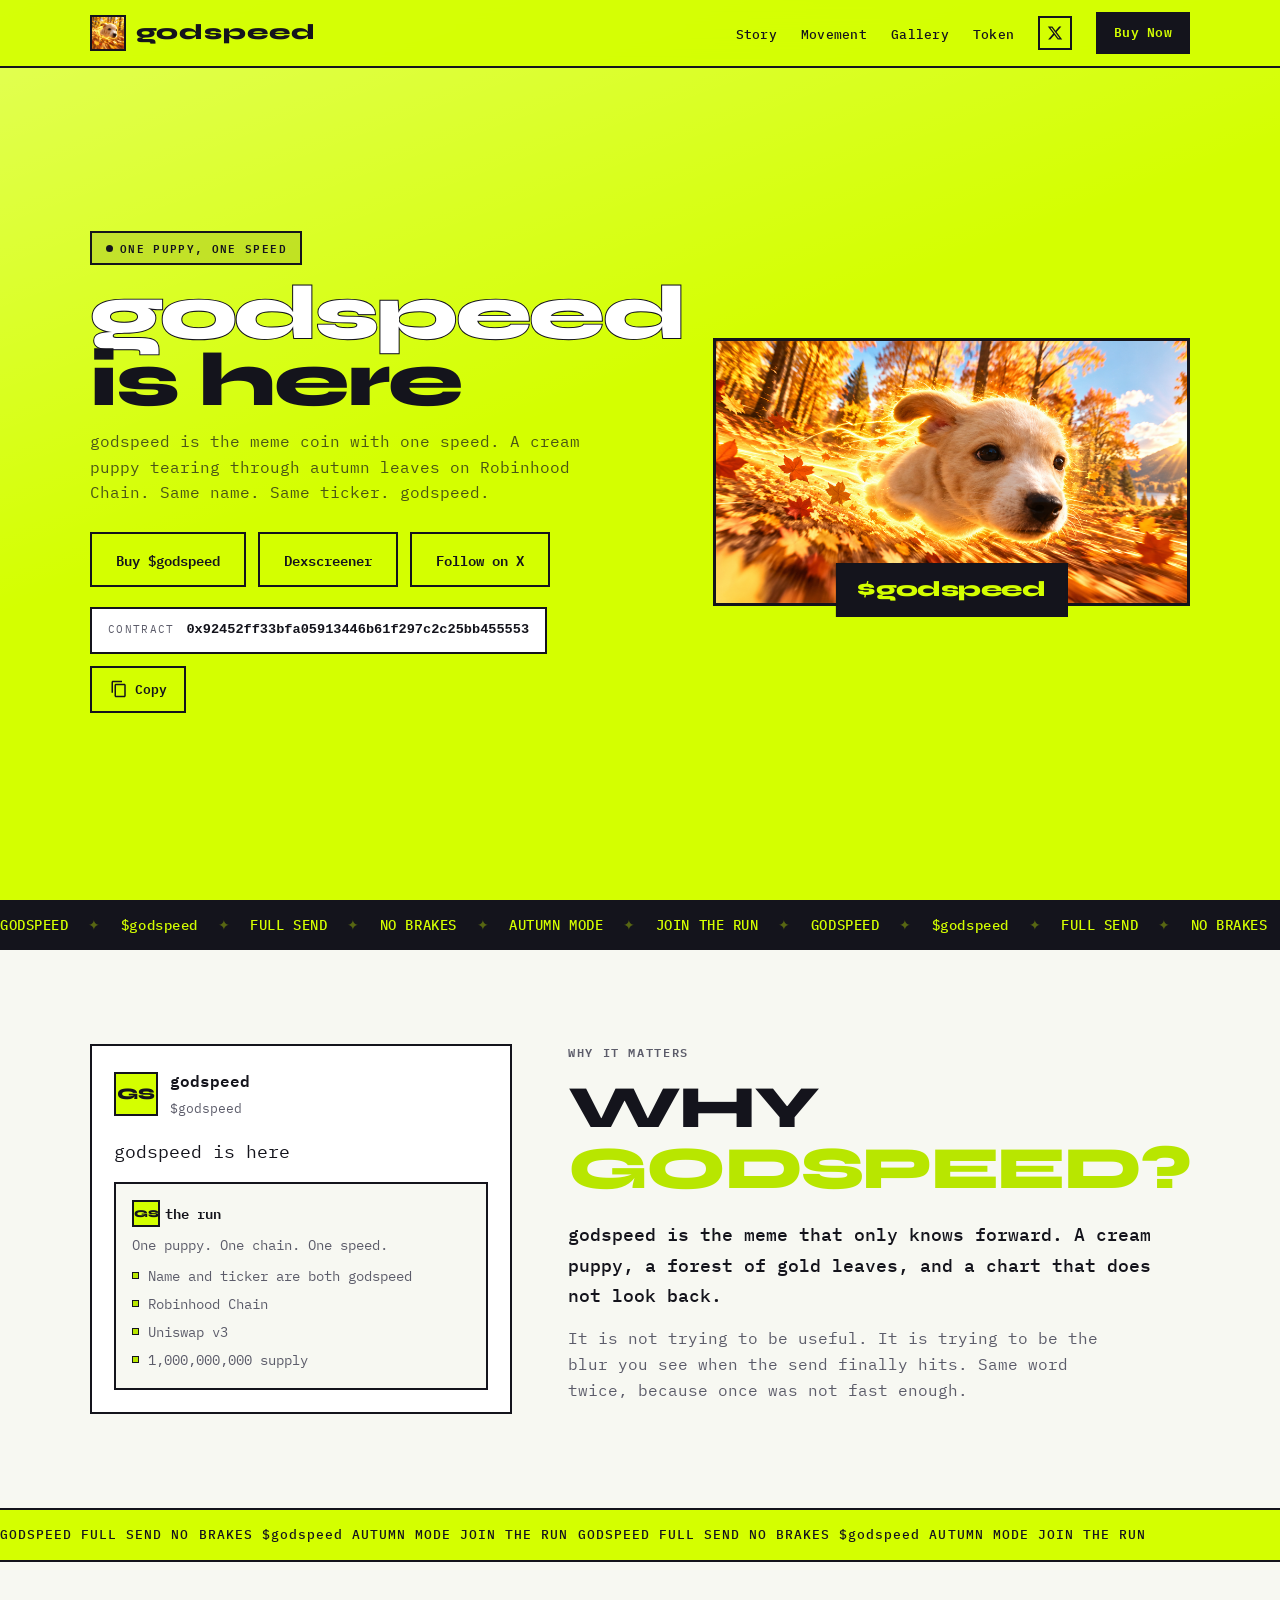
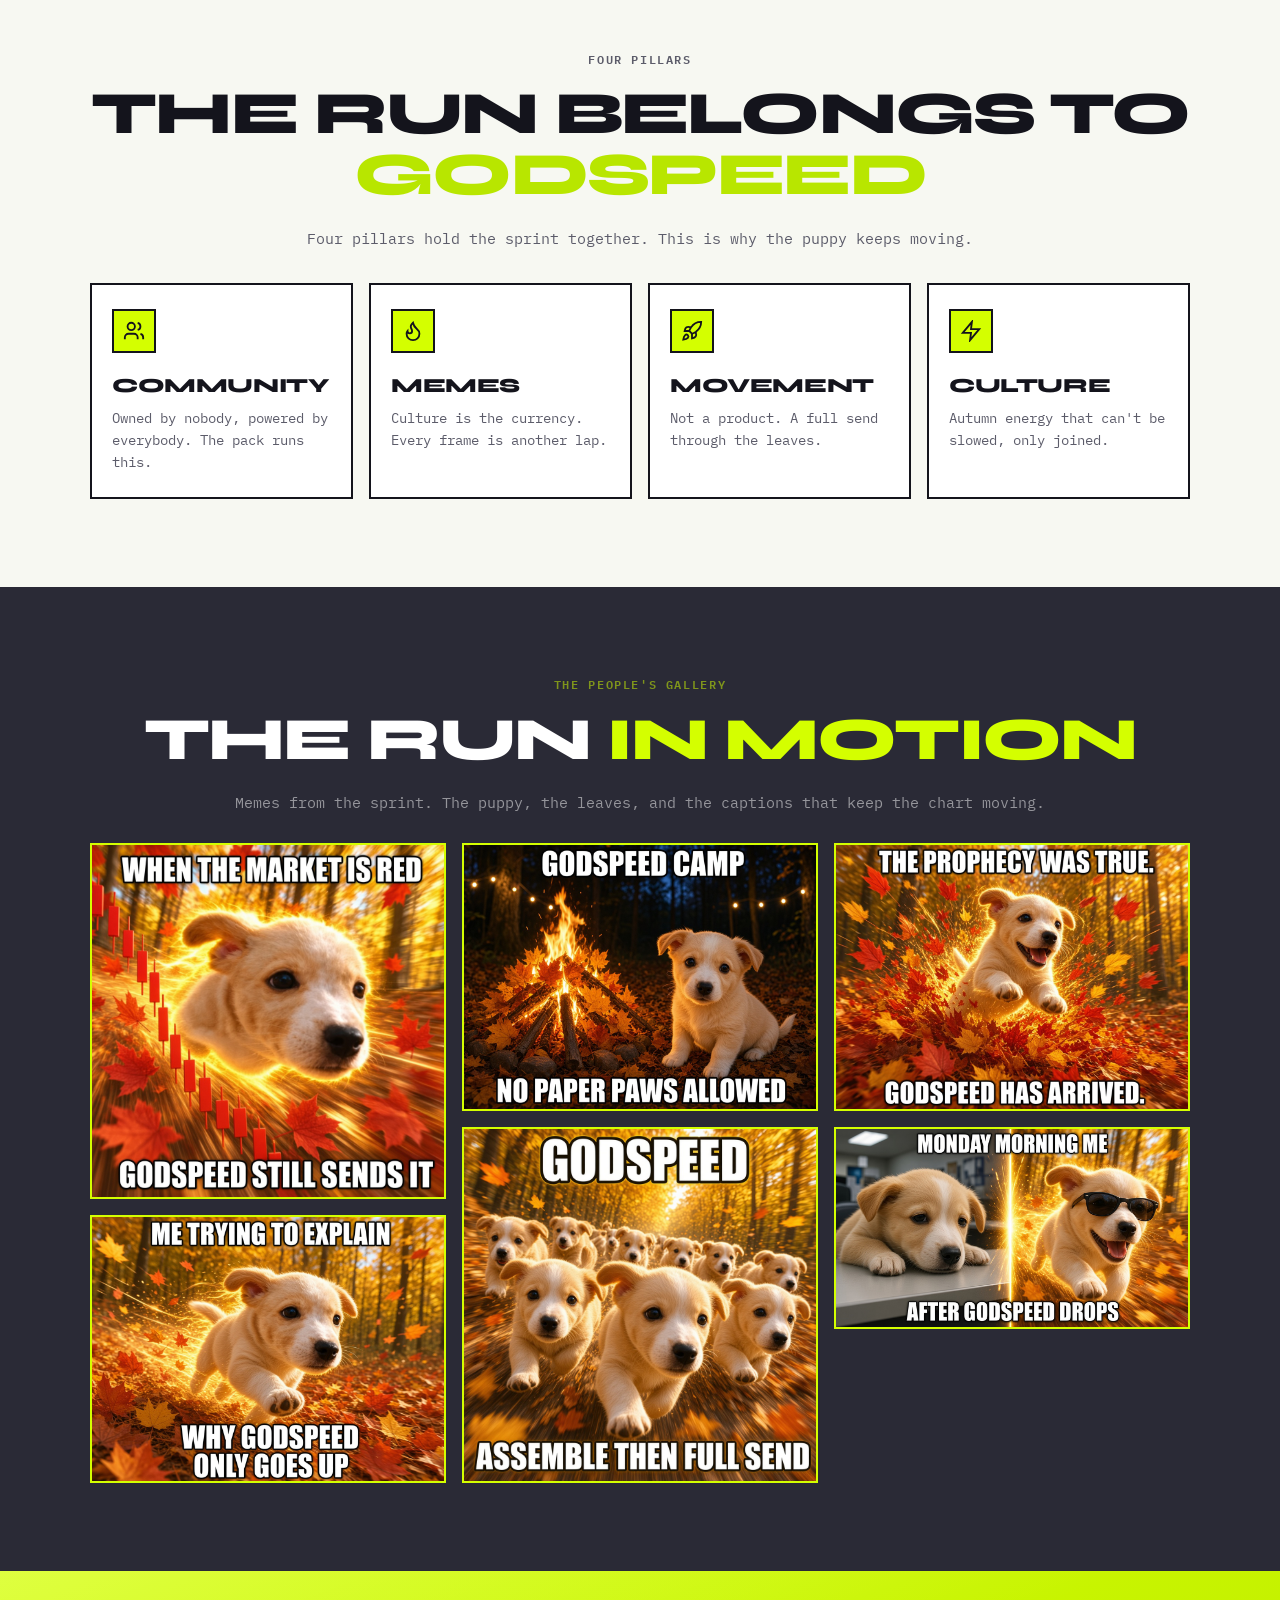
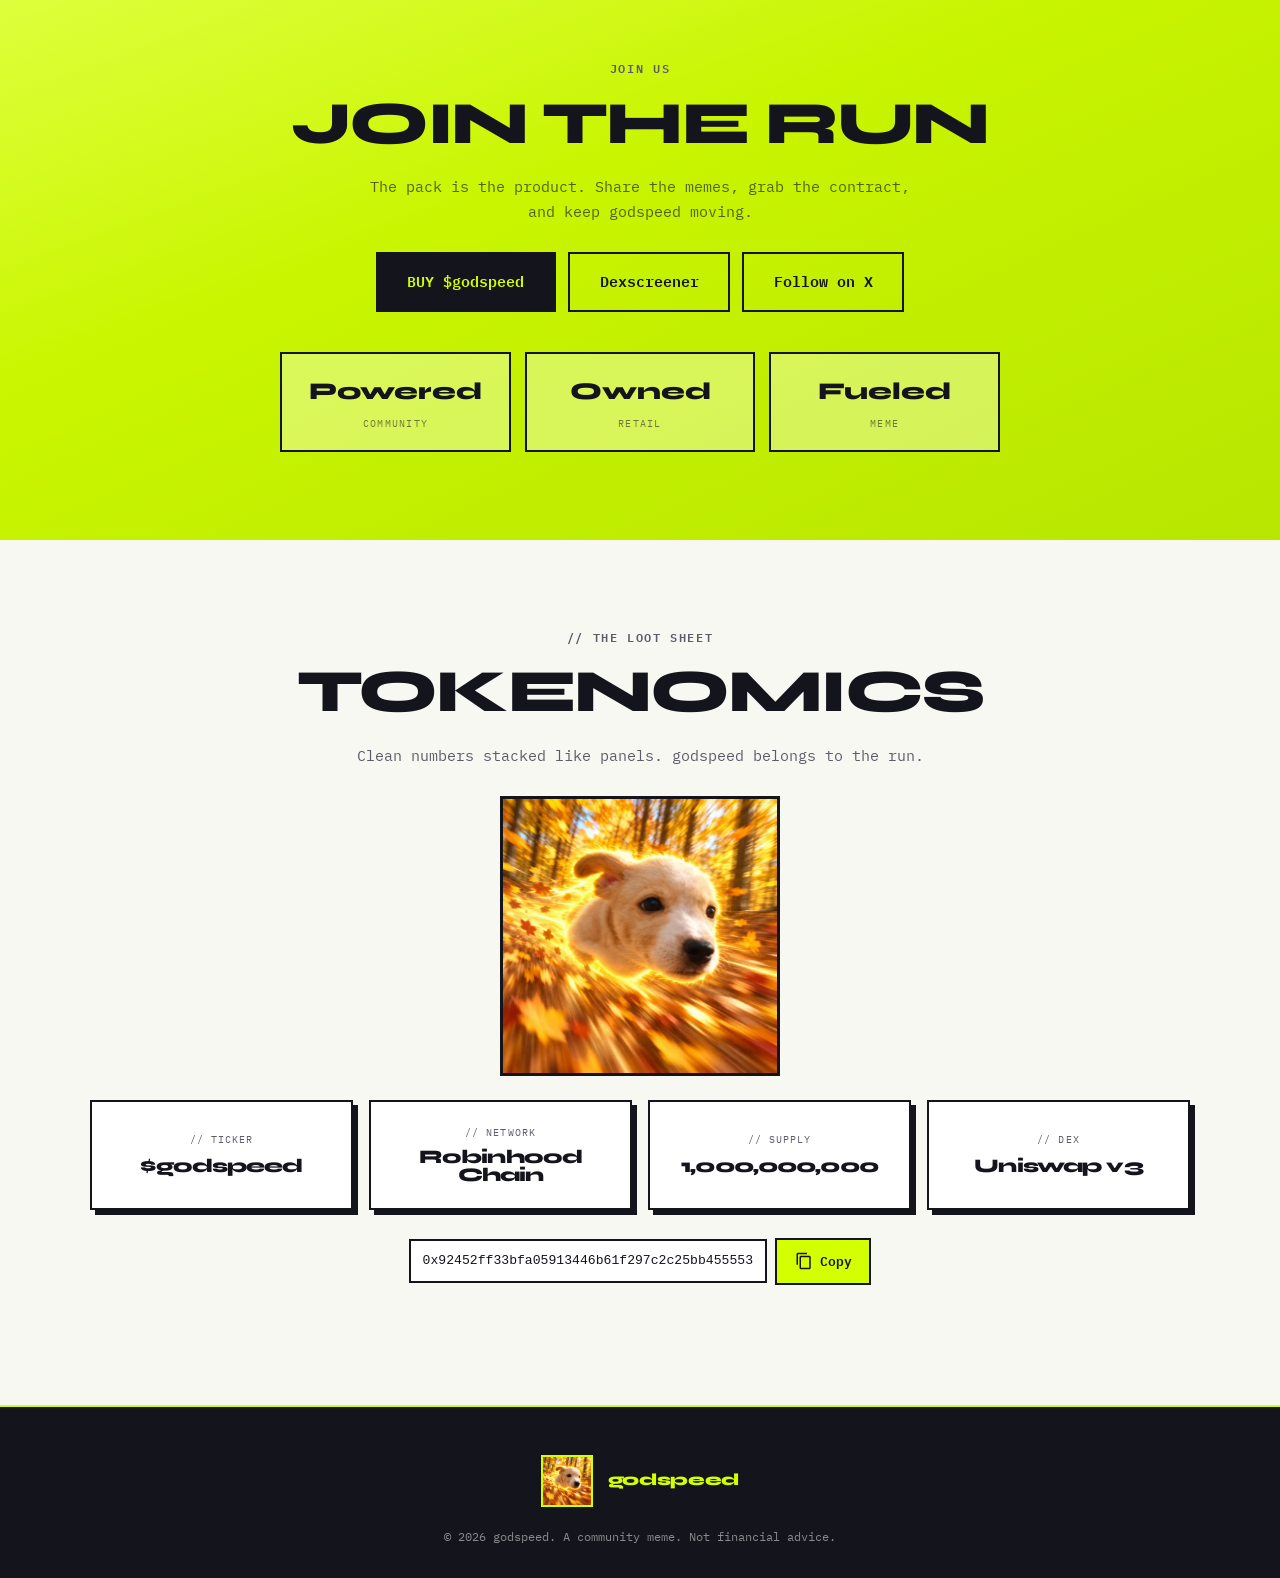
==== commit 5994b8e2: "update" ====
--- a/index.html
+++ b/index.html
@@ -1,450 +1,298 @@
-<!doctype html>
-<!-- ✨ Built with Framer • https://www.framer.com/ -->
+<!DOCTYPE html>
 <html lang="en">
 <head>
-    <meta charset="utf-8">
-    
-    
-    <script>try{if(localStorage.get("__framer_force_showing_editorbar_since")){const n=document.createElement("link");n.rel = "modulepreload";n.href="https://framer.com/edit/init.mjs";document.head.appendChild(n)}}catch(e){}</script>
-    <!-- Start of headStart -->
-    <script defer data-domain="dragonx.win" src="https://plausible.io/js/script.js"></script>
-    <!-- End of headStart -->
-    <meta name="viewport" content="width=device-width">
-    <meta name="generator" content="Framer 7f7ffdc">
-    <title>Godspeed is Defi 3.0</title>
-    <meta name="description" content="Godspeed is a deflationary store of value backed by DeFi&nbsp; applications. Better token economics, token burning and real utility.">
-    <meta name="framer-search-index" content="_cdn/framerusercontent.com/sites/2QoDf21wHymmAehbtjyynP/searchIndex-4LQGMfxyT3Wn.json">
-    <meta name="framer-search-index-fallback" content="_cdn/framerusercontent.com/sites/2QoDf21wHymmAehbtjyynP/searchIndex-XuY9Lk8We9Hd.json">
-    <link href="_cdn/framerusercontent.com/images/Lan2qxKEO7p74u3AqQGKFpXw13o.png" rel="icon" media="(prefers-color-scheme: light)">
-    <link href="_cdn/framerusercontent.com/images/Lan2qxKEO7p74u3AqQGKFpXw13o.png" rel="icon" media="(prefers-color-scheme: dark)">
-    <link rel="apple-touch-icon" href="_cdn/framerusercontent.com/images/Lan2qxKEO7p74u3AqQGKFpXw13o.png">
-    <!-- Open Graph / Facebook -->
-    <meta property="og:type" content="website">
-    <meta property="og:title" content="Godspeed is Defi 3.0">
-    <meta property="og:description" content="Godspeed is a deflationary store of value backed by DeFi&nbsp; applications. Better token economics, token burning and real utility.">
-    <meta property="og:image" content="_cdn/framerusercontent.com/images/vkC3WHPy37EvZChnW3foGY4kxzE.png">
-    <!-- Twitter -->
-    <meta name="twitter:card" content="summary_large_image">
-    <meta name="twitter:title" content="Godspeed is Defi 3.0">
-    <meta name="twitter:description" content="Godspeed is a deflationary store of value backed by DeFi&nbsp; applications. Better token economics, token burning and real utility.">
-    <meta name="twitter:image" content="_cdn/framerusercontent.com/images/vkC3WHPy37EvZChnW3foGY4kxzE.png">
-    
-    <style data-framer-font-css>@font-face { font-family: "Inter"; src: url("_cdn/framerusercontent.com/assets/5vvr9Vy74if2I6bQbJvbw7SY1pQ.woff2"); font-display: swap; font-style: normal; font-weight: 400; unicode-range: U+0460-052F, U+1C80-1C88, U+20B4, U+2DE0-2DFF, U+A640-A69F, U+FE2E-FE2F }
-@font-face { font-family: "Inter"; src: url("_cdn/framerusercontent.com/assets/EOr0mi4hNtlgWNn9if640EZzXCo.woff2"); font-display: swap; font-style: normal; font-weight: 400; unicode-range: U+0301, U+0400-045F, U+0490-0491, U+04B0-04B1, U+2116 }
-@font-face { font-family: "Inter"; src: url("_cdn/framerusercontent.com/assets/Y9k9QrlZAqio88Klkmbd8VoMQc.woff2"); font-display: swap; font-style: normal; font-weight: 400; unicode-range: U+1F00-1FFF }
-@font-face { font-family: "Inter"; src: url("_cdn/framerusercontent.com/assets/OYrD2tBIBPvoJXiIHnLoOXnY9M.woff2"); font-display: swap; font-style: normal; font-weight: 400; unicode-range: U+0370-03FF }
-@font-face { font-family: "Inter"; src: url("_cdn/framerusercontent.com/assets/JeYwfuaPfZHQhEG8U5gtPDZ7WQ.woff2"); font-display: swap; font-style: normal; font-weight: 400; unicode-range: U+0100-024F, U+0259, U+1E00-1EFF, U+2020, U+20A0-20AB, U+20AD-20CF, U+2113, U+2C60-2C7F, U+A720-A7FF }
-@font-face { font-family: "Inter"; src: url("_cdn/framerusercontent.com/assets/GrgcKwrN6d3Uz8EwcLHZxwEfC4.woff2"); font-display: swap; font-style: normal; font-weight: 400; unicode-range: U+0000-00FF, U+0131, U+0152-0153, U+02BB-02BC, U+02C6, U+02DA, U+02DC, U+2000-206F, U+2070, U+2074-207E, U+2080-208E, U+20AC, U+2122, U+2191, U+2193, U+2212, U+2215, U+FEFF, U+FFFD }
-@font-face { font-family: "Inter"; src: url("_cdn/framerusercontent.com/assets/b6Y37FthZeALduNqHicBT6FutY.woff2"); font-display: swap; font-style: normal; font-weight: 400; unicode-range: U+0102-0103, U+0110-0111, U+0128-0129, U+0168-0169, U+01A0-01A1, U+01AF-01B0, U+1EA0-1EF9, U+20AB }
-@font-face { font-family: "Inter"; src: url("_cdn/framerusercontent.com/assets/hyOgCu0Xnghbimh0pE8QTvtt2AU.woff2"); font-display: swap; font-style: normal; font-weight: 600; unicode-range: U+0460-052F, U+1C80-1C88, U+20B4, U+2DE0-2DFF, U+A640-A69F, U+FE2E-FE2F }
-@font-face { font-family: "Inter"; src: url("_cdn/framerusercontent.com/assets/NeGmSOXrPBfEFIy5YZeHq17LEDA.woff2"); font-display: swap; font-style: normal; font-weight: 600; unicode-range: U+0301, U+0400-045F, U+0490-0491, U+04B0-04B1, U+2116 }
-@font-face { font-family: "Inter"; src: url("_cdn/framerusercontent.com/assets/oYaAX5himiTPYuN8vLWnqBbfD2s.woff2"); font-display: swap; font-style: normal; font-weight: 600; unicode-range: U+1F00-1FFF }
-@font-face { font-family: "Inter"; src: url("_cdn/framerusercontent.com/assets/lEJLP4R0yuCaMCjSXYHtJw72M.woff2"); font-display: swap; font-style: normal; font-weight: 600; unicode-range: U+0370-03FF }
-@font-face { font-family: "Inter"; src: url("_cdn/framerusercontent.com/assets/cRJyLNuTJR5jbyKzGi33wU9cqIQ.woff2"); font-display: swap; font-style: normal; font-weight: 600; unicode-range: U+0100-024F, U+0259, U+1E00-1EFF, U+2020, U+20A0-20AB, U+20AD-20CF, U+2113, U+2C60-2C7F, U+A720-A7FF }
-@font-face { font-family: "Inter"; src: url("_cdn/framerusercontent.com/assets/1ZFS7N918ojhhd0nQWdj3jz4w.woff2"); font-display: swap; font-style: normal; font-weight: 600; unicode-range: U+0000-00FF, U+0131, U+0152-0153, U+02BB-02BC, U+02C6, U+02DA, U+02DC, U+2000-206F, U+2074, U+20AC, U+2122, U+2191, U+2193, U+2212, U+2215, U+FEFF, U+FFFD }
-@font-face { font-family: "Inter"; src: url("_cdn/framerusercontent.com/assets/A0Wcc7NgXMjUuFdquHDrIZpzZw0.woff2"); font-display: swap; font-style: normal; font-weight: 600; unicode-range: U+0102-0103, U+0110-0111, U+0128-0129, U+0168-0169, U+01A0-01A1, U+01AF-01B0, U+1EA0-1EF9, U+20AB }
-@font-face { font-family: "Inter"; src: url("_cdn/framerusercontent.com/assets/DpPBYI0sL4fYLgAkX8KXOPVt7c.woff2"); font-display: swap; font-style: normal; font-weight: 700; unicode-range: U+0460-052F, U+1C80-1C88, U+20B4, U+2DE0-2DFF, U+A640-A69F, U+FE2E-FE2F }
-@font-face { font-family: "Inter"; src: url("_cdn/framerusercontent.com/assets/4RAEQdEOrcnDkhHiiCbJOw92Lk.woff2"); font-display: swap; font-style: normal; font-weight: 700; unicode-range: U+0301, U+0400-045F, U+0490-0491, U+04B0-04B1, U+2116 }
-@font-face { font-family: "Inter"; src: url("_cdn/framerusercontent.com/assets/1K3W8DizY3v4emK8Mb08YHxTbs.woff2"); font-display: swap; font-style: normal; font-weight: 700; unicode-range: U+1F00-1FFF }
-@font-face { font-family: "Inter"; src: url("_cdn/framerusercontent.com/assets/tUSCtfYVM1I1IchuyCwz9gDdQ.woff2"); font-display: swap; font-style: normal; font-weight: 700; unicode-range: U+0370-03FF }
-@font-face { font-family: "Inter"; src: url("_cdn/framerusercontent.com/assets/VgYFWiwsAC5OYxAycRXXvhze58.woff2"); font-display: swap; font-style: normal; font-weight: 700; unicode-range: U+0100-024F, U+0259, U+1E00-1EFF, U+2020, U+20A0-20AB, U+20AD-20CF, U+2113, U+2C60-2C7F, U+A720-A7FF }
-@font-face { font-family: "Inter"; src: url("_cdn/framerusercontent.com/assets/DXD0Q7LSl7HEvDzucnyLnGBHM.woff2"); font-display: swap; font-style: normal; font-weight: 700; unicode-range: U+0000-00FF, U+0131, U+0152-0153, U+02BB-02BC, U+02C6, U+02DA, U+02DC, U+2000-206F, U+2074, U+20AC, U+2122, U+2191, U+2193, U+2212, U+2215, U+FEFF, U+FFFD }
-@font-face { font-family: "Inter"; src: url("_cdn/framerusercontent.com/assets/GIryZETIX4IFypco5pYZONKhJIo.woff2"); font-display: swap; font-style: normal; font-weight: 700; unicode-range: U+0102-0103, U+0110-0111, U+0128-0129, U+0168-0169, U+01A0-01A1, U+01AF-01B0, U+1EA0-1EF9, U+20AB }
-@font-face { font-family: "Inter"; src: url("_cdn/framerusercontent.com/assets/vQyevYAyHtARFwPqUzQGpnDs.woff2"); font-display: swap; font-style: normal; font-weight: 400; unicode-range: U+0000-00FF, U+0131, U+0152-0153, U+02BB-02BC, U+02C6, U+02DA, U+02DC, U+2000-206F, U+2074, U+20AC, U+2122, U+2191, U+2193, U+2212, U+2215, U+FEFF, U+FFFD }
-@font-face { font-family: "Inter"; src: url("_cdn/framerusercontent.com/assets/BkDpl4ghaqvMi1btKFyG2tdbec.woff2"); font-display: swap; font-style: normal; font-weight: 300; unicode-range: U+0460-052F, U+1C80-1C88, U+20B4, U+2DE0-2DFF, U+A640-A69F, U+FE2E-FE2F }
-@font-face { font-family: "Inter"; src: url("_cdn/framerusercontent.com/assets/zAMK70AQRFSShJgUiaR5IiIhgzk.woff2"); font-display: swap; font-style: normal; font-weight: 300; unicode-range: U+0301, U+0400-045F, U+0490-0491, U+04B0-04B1, U+2116 }
-@font-face { font-family: "Inter"; src: url("_cdn/framerusercontent.com/assets/IETjvc5qzUaRoaruDpPSwCUM8.woff2"); font-display: swap; font-style: normal; font-weight: 300; unicode-range: U+1F00-1FFF }
-@font-face { font-family: "Inter"; src: url("_cdn/framerusercontent.com/assets/oLCoaT3ioA0fHdJnWR9W6k7NY.woff2"); font-display: swap; font-style: normal; font-weight: 300; unicode-range: U+0370-03FF }
-@font-face { font-family: "Inter"; src: url("_cdn/framerusercontent.com/assets/Sj0PCHQSBjFmEp6NBWg6FNaKc.woff2"); font-display: swap; font-style: normal; font-weight: 300; unicode-range: U+0100-024F, U+0259, U+1E00-1EFF, U+2020, U+20A0-20AB, U+20AD-20CF, U+2113, U+2C60-2C7F, U+A720-A7FF }
-@font-face { font-family: "Inter"; src: url("_cdn/framerusercontent.com/assets/v2q8JTTTs7McDMSEhnxAIBqd0.woff2"); font-display: swap; font-style: normal; font-weight: 300; unicode-range: U+0000-00FF, U+0131, U+0152-0153, U+02BB-02BC, U+02C6, U+02DA, U+02DC, U+2000-206F, U+2074, U+20AC, U+2122, U+2191, U+2193, U+2212, U+2215, U+FEFF, U+FFFD }
-@font-face { font-family: "Inter"; src: url("_cdn/framerusercontent.com/assets/H4TfENUY1rh8R9UaSD6vngjJP3M.woff2"); font-display: swap; font-style: normal; font-weight: 300; unicode-range: U+0102-0103, U+0110-0111, U+0128-0129, U+0168-0169, U+01A0-01A1, U+01AF-01B0, U+1EA0-1EF9, U+20AB }
-@font-face { font-family: "Inter"; src: url("_cdn/framerusercontent.com/assets/CfMzU8w2e7tHgF4T4rATMPuWosA.woff2"); font-display: swap; font-style: italic; font-weight: 400; unicode-range: U+0460-052F, U+1C80-1C88, U+20B4, U+2DE0-2DFF, U+A640-A69F, U+FE2E-FE2F }
-@font-face { font-family: "Inter"; src: url("_cdn/framerusercontent.com/assets/867QObYax8ANsfX4TGEVU9YiCM.woff2"); font-display: swap; font-style: italic; font-weight: 400; unicode-range: U+0301, U+0400-045F, U+0490-0491, U+04B0-04B1, U+2116 }
-@font-face { font-family: "Inter"; src: url("_cdn/framerusercontent.com/assets/Oyn2ZbENFdnW7mt2Lzjk1h9Zb9k.woff2"); font-display: swap; font-style: italic; font-weight: 400; unicode-range: U+1F00-1FFF }
-@font-face { font-family: "Inter"; src: url("_cdn/framerusercontent.com/assets/cdAe8hgZ1cMyLu9g005pAW3xMo.woff2"); font-display: swap; font-style: italic; font-weight: 400; unicode-range: U+0370-03FF }
-@font-face { font-family: "Inter"; src: url("_cdn/framerusercontent.com/assets/DOfvtmE1UplCq161m6Hj8CSQYg.woff2"); font-display: swap; font-style: italic; font-weight: 400; unicode-range: U+0100-024F, U+0259, U+1E00-1EFF, U+2020, U+20A0-20AB, U+20AD-20CF, U+2113, U+2C60-2C7F, U+A720-A7FF }
-@font-face { font-family: "Inter"; src: url("_cdn/framerusercontent.com/assets/vFzuJY0c65av44uhEKB6vyjFMg.woff2"); font-display: swap; font-style: italic; font-weight: 400; unicode-range: U+0000-00FF, U+0131, U+0152-0153, U+02BB-02BC, U+02C6, U+02DA, U+02DC, U+2000-206F, U+2074, U+20AC, U+2122, U+2191, U+2193, U+2212, U+2215, U+FEFF, U+FFFD }
-@font-face { font-family: "Inter"; src: url("_cdn/framerusercontent.com/assets/tKtBcDnBMevsEEJKdNGhhkLzYo.woff2"); font-display: swap; font-style: italic; font-weight: 400; unicode-range: U+0102-0103, U+0110-0111, U+0128-0129, U+0168-0169, U+01A0-01A1, U+01AF-01B0, U+1EA0-1EF9, U+20AB }
-@font-face { font-family: "Inter"; src: url("_cdn/framerusercontent.com/assets/YYB6GZmCWnZq3RWZOghuZIOxQY.woff2"); font-display: swap; font-style: italic; font-weight: 300; unicode-range: U+0460-052F, U+1C80-1C88, U+20B4, U+2DE0-2DFF, U+A640-A69F, U+FE2E-FE2F }
-@font-face { font-family: "Inter"; src: url("_cdn/framerusercontent.com/assets/miJTzODdiyIr3tRo9KEoqXXk2PM.woff2"); font-display: swap; font-style: italic; font-weight: 300; unicode-range: U+0301, U+0400-045F, U+0490-0491, U+04B0-04B1, U+2116 }
-@font-face { font-family: "Inter"; src: url("_cdn/framerusercontent.com/assets/6ZMhcggRFfEfbf7lncCpaUbA.woff2"); font-display: swap; font-style: italic; font-weight: 300; unicode-range: U+1F00-1FFF }
-@font-face { font-family: "Inter"; src: url("_cdn/framerusercontent.com/assets/8sCN6PGUr4I8q5hC5twAXfcwqV0.woff2"); font-display: swap; font-style: italic; font-weight: 300; unicode-range: U+0370-03FF }
-@font-face { font-family: "Inter"; src: url("_cdn/framerusercontent.com/assets/aUYDUTztS7anQw5JuwCncXeLOBY.woff2"); font-display: swap; font-style: italic; font-weight: 300; unicode-range: U+0100-024F, U+0259, U+1E00-1EFF, U+2020, U+20A0-20AB, U+20AD-20CF, U+2113, U+2C60-2C7F, U+A720-A7FF }
-@font-face { font-family: "Inter"; src: url("_cdn/framerusercontent.com/assets/5mDAOkC5Wpzo7NkuE9oYfqlY2u4.woff2"); font-display: swap; font-style: italic; font-weight: 300; unicode-range: U+0000-00FF, U+0131, U+0152-0153, U+02BB-02BC, U+02C6, U+02DA, U+02DC, U+2000-206F, U+2074, U+20AC, U+2122, U+2191, U+2193, U+2212, U+2215, U+FEFF, U+FFFD }
-@font-face { font-family: "Inter"; src: url("_cdn/framerusercontent.com/assets/yDiPvYxioBHsicnYxpPW35WQmx8.woff2"); font-display: swap; font-style: italic; font-weight: 300; unicode-range: U+0102-0103, U+0110-0111, U+0128-0129, U+0168-0169, U+01A0-01A1, U+01AF-01B0, U+1EA0-1EF9, U+20AB }
-@font-face { font-family: "Inter"; src: url("_cdn/framerusercontent.com/assets/5A3Ce6C9YYmCjpQx9M4inSaKU.woff2"); font-display: swap; font-style: normal; font-weight: 500; unicode-range: U+0460-052F, U+1C80-1C88, U+20B4, U+2DE0-2DFF, U+A640-A69F, U+FE2E-FE2F }
-@font-face { font-family: "Inter"; src: url("_cdn/framerusercontent.com/assets/Qx95Xyt0Ka3SGhinnbXIGpEIyP4.woff2"); font-display: swap; font-style: normal; font-weight: 500; unicode-range: U+0301, U+0400-045F, U+0490-0491, U+04B0-04B1, U+2116 }
-@font-face { font-family: "Inter"; src: url("_cdn/framerusercontent.com/assets/6mJuEAguuIuMog10gGvH5d3cl8.woff2"); font-display: swap; font-style: normal; font-weight: 500; unicode-range: U+1F00-1FFF }
-@font-face { font-family: "Inter"; src: url("_cdn/framerusercontent.com/assets/xYYWaj7wCU5zSQH0eXvSaS19wo.woff2"); font-display: swap; font-style: normal; font-weight: 500; unicode-range: U+0370-03FF }
-@font-face { font-family: "Inter"; src: url("_cdn/framerusercontent.com/assets/otTaNuNpVK4RbdlT7zDDdKvQBA.woff2"); font-display: swap; font-style: normal; font-weight: 500; unicode-range: U+0100-024F, U+0259, U+1E00-1EFF, U+2020, U+20A0-20AB, U+20AD-20CF, U+2113, U+2C60-2C7F, U+A720-A7FF }
-@font-face { font-family: "Inter"; src: url("_cdn/framerusercontent.com/assets/d3tHnaQIAeqiE5hGcRw4mmgWYU.woff2"); font-display: swap; font-style: normal; font-weight: 500; unicode-range: U+0000-00FF, U+0131, U+0152-0153, U+02BB-02BC, U+02C6, U+02DA, U+02DC, U+2000-206F, U+2074, U+20AC, U+2122, U+2191, U+2193, U+2212, U+2215, U+FEFF, U+FFFD }
-@font-face { font-family: "Inter"; src: url("_cdn/framerusercontent.com/assets/DolVirEGb34pEXEp8t8FQBSK4.woff2"); font-display: swap; font-style: normal; font-weight: 500; unicode-range: U+0102-0103, U+0110-0111, U+0128-0129, U+0168-0169, U+01A0-01A1, U+01AF-01B0, U+1EA0-1EF9, U+20AB }
-@font-face { font-family: "Sentient"; src: url("_cdn/framerusercontent.com/third-party-assets/fontshare/wf/43OAXICAEMXK2ZL74G7H76KFIYNEDOYN/35V5DYORRU36WSBMUAXF43PXJDG6AK72/M6X7C56BMVHUUEP2JAWS7SGZ7N6BGP7I.woff2"); font-display: swap; font-style: normal; font-weight: 300 }
-@font-face { font-family: "Sentient"; src: url("_cdn/framerusercontent.com/third-party-assets/fontshare/wf/RVTZPYAA57KV4AMXRX7ZIPJXSTYCRP7A/36OUS5CBIXRKI2QU7G7OUHOK7HHA53Y2/SIH66VPT4WS2HIF5PEJNDU4INNUF54LG.woff2"); font-display: swap; font-style: normal; font-weight: 400 }
-@font-face { font-family: "Inter Placeholder"; src: local("Arial"); ascent-override: 89.79%; descent-override: 22.36%; line-gap-override: 0.00%; size-adjust: 107.89% }
-@font-face { font-family: "Sentient Placeholder"; src: local("Times New Roman"); ascent-override: 80.70%; descent-override: 26.90%; line-gap-override: 6.73%; size-adjust: 118.96% }</style>
-    
-    <meta name="robots" content="max-image-preview:large"><link rel="canonical" href="index.html"><meta property="og:url" content="index.html"><style data-framer-breakpoint-css>@media(min-width: 1280px){.hidden-72rtr7{display:none!important}}@media(max-width: 1279.98px){.hidden-1xuhzr6{display:none!important}}</style><style data-framer-css-ssr-minified data-framer-components="framer-lib-cursors-host framer-V68WL PropertyOverrides framer-vnI99 framer-hLgiN framer-8nB2p framer-hEG7P framer-X9Wpw framer-PWjHM framer-39X4x framer-ZC3Ee framer-BZgGr framer-XRi3W framer-bPVlW">html,body,#main{box-sizing:border-box;margin:0;padding:0}:root{-webkit-font-smoothing:antialiased;-moz-osx-font-smoothing:grayscale}*{box-sizing:border-box;-webkit-font-smoothing:inherit}h1,h2,h3,h4,h5,h6,p,figure{margin:0}body,input,textarea,select,button{font-family:sans-serif;font-size:12px}body{--framer-will-change-override:none}@supports (background:-webkit-named-image(i)) and (not (grid-template-rows:subgrid)){body{--framer-will-change-override:transform}}[data-framer-component-type]{position:absolute}[data-framer-component-type=Text]{cursor:inherit}[data-framer-component-text-autosized] *{white-space:pre}[data-framer-component-type=Text]>*{text-align:var(--framer-text-alignment,start)}[data-framer-component-type=Text] span span,[data-framer-component-type=Text] p span,[data-framer-component-type=Text] h1 span,[data-framer-component-type=Text] h2 span,[data-framer-component-type=Text] h3 span,[data-framer-component-type=Text] h4 span,[data-framer-component-type=Text] h5 span,[data-framer-component-type=Text] h6 span{display:block}[data-framer-component-type=Text] span span span,[data-framer-component-type=Text] p span span,[data-framer-component-type=Text] h1 span span,[data-framer-component-type=Text] h2 span span,[data-framer-component-type=Text] h3 span span,[data-framer-component-type=Text] h4 span span,[data-framer-component-type=Text] h5 span span,[data-framer-component-type=Text] h6 span span{display:unset}[data-framer-component-type=Text] div div span,[data-framer-component-type=Text] a div span,[data-framer-component-type=Text] span span span,[data-framer-component-type=Text] p span span,[data-framer-component-type=Text] h1 span span,[data-framer-component-type=Text] h2 span span,[data-framer-component-type=Text] h3 span span,[data-framer-component-type=Text] h4 span span,[data-framer-component-type=Text] h5 span span,[data-framer-component-type=Text] h6 span span,[data-framer-component-type=Text] a{font-family:var(--font-family);font-style:var(--font-style);font-weight:min(calc(var(--framer-font-weight-increase,0) + var(--font-weight,400)),900);color:var(--text-color);letter-spacing:var(--letter-spacing);font-size:var(--font-size);text-transform:var(--text-transform);--text-decoration:var(--framer-text-decoration-style,solid)var(--framer-text-decoration,none)var(--framer-text-decoration-color,currentcolor)var(--framer-text-decoration-thickness,auto);--text-decoration-skip-ink:var(--framer-text-decoration-skip-ink);--text-underline-offset:var(--framer-text-decoration-offset);line-height:var(--line-height);--font-family:var(--framer-font-family);--font-style:var(--framer-font-style);--font-weight:var(--framer-font-weight);--text-color:var(--framer-text-color);--letter-spacing:var(--framer-letter-spacing);--font-size:var(--framer-font-size);--text-transform:var(--framer-text-transform);--line-height:var(--framer-line-height)}[data-framer-component-type=Text] a,[data-framer-component-type=Text] a div span,[data-framer-component-type=Text] a span span span,[data-framer-component-type=Text] a p span span,[data-framer-component-type=Text] a h1 span span,[data-framer-component-type=Text] a h2 span span,[data-framer-component-type=Text] a h3 span span,[data-framer-component-type=Text] a h4 span span,[data-framer-component-type=Text] a h5 span span,[data-framer-component-type=Text] a h6 span span{--font-family:var(--framer-link-font-family,var(--framer-font-family));--font-style:var(--framer-link-font-style,var(--framer-font-style));--font-weight:var(--framer-link-font-weight,var(--framer-font-weight));--text-color:var(--framer-link-text-color,var(--framer-text-color));--font-size:var(--framer-link-font-size,var(--framer-font-size));--text-transform:var(--framer-link-text-transform,var(--framer-text-transform));--text-decoration:var(--framer-link-text-decoration-style,var(--framer-text-decoration-style,solid))var(--framer-link-text-decoration,var(--framer-text-decoration,none))var(--framer-link-text-decoration-color,var(--framer-text-decoration-color,currentcolor))var(--framer-link-text-decoration-thickness,var(--framer-text-decoration-thickness,auto));--text-decoration-skip-ink:var(--framer-link-text-decoration-skip-ink,var(--framer-text-decoration-skip-ink));--text-underline-offset:var(--framer-link-text-decoration-offset,var(--framer-text-decoration-offset))}[data-framer-component-type=Text] a:hover,[data-framer-component-type=Text] a div span:hover,[data-framer-component-type=Text] a span span span:hover,[data-framer-component-type=Text] a p span span:hover,[data-framer-component-type=Text] a h1 span span:hover,[data-framer-component-type=Text] a h2 span span:hover,[data-framer-component-type=Text] a h3 span span:hover,[data-framer-component-type=Text] a h4 span span:hover,[data-framer-component-type=Text] a h5 span span:hover,[data-framer-component-type=Text] a h6 span span:hover{--font-family:var(--framer-link-hover-font-family,var(--framer-link-font-family,var(--framer-font-family)));--font-style:var(--framer-link-hover-font-style,var(--framer-link-font-style,var(--framer-font-style)));--font-weight:var(--framer-link-hover-font-weight,var(--framer-link-font-weight,var(--framer-font-weight)));--text-color:var(--framer-link-hover-text-color,var(--framer-link-text-color,var(--framer-text-color)));--font-size:var(--framer-link-hover-font-size,var(--framer-link-font-size,var(--framer-font-size)));--text-transform:var(--framer-link-hover-text-transform,var(--framer-link-text-transform,var(--framer-text-transform)));--text-decoration:var(--framer-link-hover-text-decoration-style,var(--framer-link-text-decoration-style,var(--framer-text-decoration-style,solid)))var(--framer-link-hover-text-decoration,var(--framer-link-text-decoration,var(--framer-text-decoration,none)))var(--framer-link-hover-text-decoration-color,var(--framer-link-text-decoration-color,var(--framer-text-decoration-color,currentcolor)))var(--framer-link-hover-text-decoration-thickness,var(--framer-link-text-decoration-thickness,var(--framer-text-decoration-thickness,auto)));--text-decoration-skip-ink:var(--framer-link-hover-text-decoration-skip-ink,var(--framer-link-text-decoration-skip-ink,var(--framer-text-decoration-skip-ink)));--text-underline-offset:var(--framer-link-hover-text-decoration-offset,var(--framer-link-text-decoration-offset,var(--framer-text-decoration-offset)))}[data-framer-component-type=Text].isCurrent a,[data-framer-component-type=Text].isCurrent a div span,[data-framer-component-type=Text].isCurrent a span span span,[data-framer-component-type=Text].isCurrent a p span span,[data-framer-component-type=Text].isCurrent a h1 span span,[data-framer-component-type=Text].isCurrent a h2 span span,[data-framer-component-type=Text].isCurrent a h3 span span,[data-framer-component-type=Text].isCurrent a h4 span span,[data-framer-component-type=Text].isCurrent a h5 span span,[data-framer-component-type=Text].isCurrent a h6 span span{--font-family:var(--framer-link-current-font-family,var(--framer-link-font-family,var(--framer-font-family)));--font-style:var(--framer-link-current-font-style,var(--framer-link-font-style,var(--framer-font-style)));--font-weight:var(--framer-link-current-font-weight,var(--framer-link-font-weight,var(--framer-font-weight)));--text-color:var(--framer-link-current-text-color,var(--framer-link-text-color,var(--framer-text-color)));--font-size:var(--framer-link-current-font-size,var(--framer-link-font-size,var(--framer-font-size)));--text-transform:var(--framer-link-current-text-transform,var(--framer-link-text-transform,var(--framer-text-transform)));--text-decoration:var(--framer-link-current-text-decoration-style,var(--framer-link-text-decoration-style,var(--framer-text-decoration-style,solid)))var(--framer-link-current-text-decoration,var(--framer-link-text-decoration,var(--framer-text-decoration,none)))var(--framer-link-current-text-decoration-color,var(--framer-link-text-decoration-color,var(--framer-text-decoration-color,currentcolor)))var(--framer-link-current-text-decoration-thickness,var(--framer-link-text-decoration-thickness,var(--framer-text-decoration-thickness,auto)));--text-decoration-skip-ink:var(--framer-link-current-text-decoration-skip-ink,var(--framer-link-text-decoration-skip-ink,var(--framer-text-decoration-skip-ink)));--text-underline-offset:var(--framer-link-current-text-decoration-offset,var(--framer-link-text-decoration-offset,var(--framer-text-decoration-offset)))}[data-framer-component-type=RichTextContainer]{outline:none;flex-direction:column;flex-shrink:0;justify-content:flex-start;display:flex}p.framer-text,div.framer-text,figure.framer-text,h1.framer-text,h2.framer-text,h3.framer-text,h4.framer-text,h5.framer-text,h6.framer-text,ol.framer-text,ul.framer-text{margin:0;padding:0}p.framer-text,div.framer-text,h1.framer-text,h2.framer-text,h3.framer-text,h4.framer-text,h5.framer-text,h6.framer-text,li.framer-text,ol.framer-text,ul.framer-text,mark.framer-text,span.framer-text:not([data-text-fill]){font-family:var(--framer-blockquote-font-family,var(--framer-font-family,Inter,Inter Placeholder,sans-serif));font-style:var(--framer-blockquote-font-style,var(--framer-font-style,normal));font-weight:var(--framer-blockquote-font-weight,var(--framer-font-weight,400));color:var(--framer-blockquote-text-color,var(--framer-text-color,#000));font-size:calc(var(--framer-blockquote-font-size,var(--framer-font-size,16px))*var(--framer-font-size-scale,1));letter-spacing:var(--framer-blockquote-letter-spacing,var(--framer-letter-spacing,0));text-transform:var(--framer-blockquote-text-transform,var(--framer-text-transform,none));-webkit-text-decoration-line:var(--framer-blockquote-text-decoration,var(--framer-text-decoration,initial));text-decoration-line:var(--framer-blockquote-text-decoration,var(--framer-text-decoration,initial));-webkit-text-decoration-style:var(--framer-blockquote-text-decoration-style,var(--framer-text-decoration-style,initial));text-decoration-style:var(--framer-blockquote-text-decoration-style,var(--framer-text-decoration-style,initial));-webkit-text-decoration-color:var(--framer-blockquote-text-decoration-color,var(--framer-text-decoration-color,initial));text-decoration-color:var(--framer-blockquote-text-decoration-color,var(--framer-text-decoration-color,initial));text-decoration-thickness:var(--framer-blockquote-text-decoration-thickness,var(--framer-text-decoration-thickness,initial));text-decoration-skip-ink:var(--framer-blockquote-text-decoration-skip-ink,var(--framer-text-decoration-skip-ink,initial));text-underline-offset:var(--framer-blockquote-text-decoration-offset,var(--framer-text-decoration-offset,initial));line-height:var(--framer-blockquote-line-height,var(--framer-line-height,1.2em));text-align:var(--framer-blockquote-text-alignment,var(--framer-text-alignment,start));-webkit-text-stroke-width:var(--framer-text-stroke-width,initial);-webkit-text-stroke-color:var(--framer-text-stroke-color,initial);-moz-font-feature-settings:var(--framer-font-open-type-features,initial);-webkit-font-feature-settings:var(--framer-font-open-type-features,initial);font-feature-settings:var(--framer-font-open-type-features,initial);font-variation-settings:var(--framer-font-variation-axes,normal);text-wrap:var(--framer-text-wrap-override,var(--framer-text-wrap))}mark.framer-text,p.framer-text,div.framer-text,h1.framer-text,h2.framer-text,h3.framer-text,h4.framer-text,h5.framer-text,h6.framer-text,li.framer-text,ol.framer-text,ul.framer-text{background-color:var(--framer-blockquote-text-background-color,var(--framer-text-background-color,initial));border-radius:var(--framer-blockquote-text-background-radius,var(--framer-text-background-radius,initial));padding:var(--framer-blockquote-text-background-padding,var(--framer-text-background-padding,initial))}@supports not (color:color(display-p3 1 1 1)){p.framer-text,div.framer-text,h1.framer-text,h2.framer-text,h3.framer-text,h4.framer-text,h5.framer-text,h6.framer-text,li.framer-text,ol.framer-text,ul.framer-text,span.framer-text:not([data-text-fill]){color:var(--framer-blockquote-text-color-rgb,var(--framer-blockquote-text-color,var(--framer-text-color-rgb,var(--framer-text-color,#000))));-webkit-text-stroke-color:var(--framer-text-stroke-color-rgb,var(--framer-text-stroke-color,initial))}mark.framer-text{background-color:var(--framer-blockquote-text-background-color-rgb,var(--framer-blockquote-text-background-color,var(--framer-text-background-color-rgb,var(--framer-text-background-color,initial))))}}.framer-fit-text .framer-text{white-space:nowrap;white-space-collapse:preserve}strong.framer-text{font-family:var(--framer-blockquote-font-family-bold,var(--framer-font-family-bold));font-style:var(--framer-blockquote-font-style-bold,var(--framer-font-style-bold));font-weight:var(--framer-blockquote-font-weight-bold,var(--framer-font-weight-bold,bolder));font-variation-settings:var(--framer-blockquote-font-variation-axes-bold,var(--framer-font-variation-axes-bold))}em.framer-text{font-family:var(--framer-blockquote-font-family-italic,var(--framer-font-family-italic));font-style:var(--framer-blockquote-font-style-italic,var(--framer-font-style-italic,italic));font-weight:var(--framer-blockquote-font-weight-italic,var(--framer-font-weight-italic));font-variation-settings:var(--framer-blockquote-font-variation-axes-italic,var(--framer-font-variation-axes-italic))}em.framer-text>strong.framer-text{font-family:var(--framer-blockquote-font-family-bold-italic,var(--framer-font-family-bold-italic));font-style:var(--framer-blockquote-font-style-bold-italic,var(--framer-font-style-bold-italic,italic));font-weight:var(--framer-blockquote-font-weight-bold-italic,var(--framer-font-weight-bold-italic,bolder));font-variation-settings:var(--framer-blockquote-font-variation-axes-bold-italic,var(--framer-font-variation-axes-bold-italic))}p.framer-text:not(:first-child),div.framer-text:not(:first-child),h1.framer-text:not(:first-child),h2.framer-text:not(:first-child),h3.framer-text:not(:first-child),h4.framer-text:not(:first-child),h5.framer-text:not(:first-child),h6.framer-text:not(:first-child),ol.framer-text:not(:first-child),ul.framer-text:not(:first-child),blockquote.framer-text:not(:first-child),table.framer-text:not(:first-child),figure.framer-text:not(:first-child),.framer-image.framer-text:not(:first-child){margin-top:var(--framer-blockquote-paragraph-spacing,var(--framer-paragraph-spacing,0))}li.framer-text>ul.framer-text:nth-child(2),li.framer-text>ol.framer-text:nth-child(2){margin-top:0}.framer-text[data-text-fill]{-webkit-text-fill-color:transparent;padding:max(0em,calc(calc(1.3em - var(--framer-blockquote-line-height,var(--framer-line-height,1.3em)))/2));margin:min(0em,calc(calc(1.3em - var(--framer-blockquote-line-height,var(--framer-line-height,1.3em)))/-2));-webkit-background-clip:text;background-clip:text;display:inline-block}code.framer-text,code.framer-text span.framer-text:not([data-text-fill]){font-family:var(--framer-code-font-family,var(--framer-font-family,Inter,Inter Placeholder,sans-serif));font-style:var(--framer-blockquote-font-style,var(--framer-code-font-style,var(--framer-font-style,normal)));font-weight:var(--framer-blockquote-font-weight,var(--framer-code-font-weight,var(--framer-font-weight,400)));color:var(--framer-blockquote-text-color,var(--framer-code-text-color,var(--framer-text-color,#000)));font-size:calc(var(--framer-blockquote-font-size,var(--framer-font-size,16px))*var(--framer-font-size-scale,1));letter-spacing:var(--framer-blockquote-letter-spacing,var(--framer-letter-spacing,0));line-height:var(--framer-blockquote-line-height,var(--framer-line-height,1.2em))}@supports not (color:color(display-p3 1 1 1)){code.framer-text,code.framer-text span.framer-text:not([data-text-fill]){color:var(--framer-blockquote-text-color-rgb,var(--framer-blockquote-text-color,var(--framer-code-text-color-rgb,var(--framer-code-text-color,var(--framer-text-color-rgb,var(--framer-text-color,#000))))))}}blockquote.framer-text{unicode-bidi:initial;margin-block-start:initial;margin-block-end:initial;margin-inline-start:initial;margin-inline-end:initial}a.framer-text,a.framer-text span.framer-text:not([data-text-fill]),span.framer-text[data-nested-link],span.framer-text[data-nested-link] span.framer-text:not([data-text-fill]){font-family:var(--framer-blockquote-font-family,var(--framer-link-font-family,var(--framer-font-family,Inter,Inter Placeholder,sans-serif)));font-style:var(--framer-blockquote-font-style,var(--framer-link-font-style,var(--framer-font-style,normal)));font-weight:var(--framer-blockquote-font-weight,var(--framer-link-font-weight,var(--framer-font-weight,400)));color:var(--framer-blockquote-text-color,var(--framer-link-text-color,var(--framer-text-color,#000)));font-size:calc(var(--framer-blockquote-font-size,var(--framer-font-size,16px))*var(--framer-font-size-scale,1));text-transform:var(--framer-blockquote-text-transform,var(--framer-link-text-transform,var(--framer-text-transform,none)));cursor:var(--framer-custom-cursors,pointer);background-color:var(--framer-link-text-background-color,initial);border-radius:var(--framer-link-text-background-radius,initial);padding:var(--framer-link-text-background-padding,initial)}a.framer-text,span.framer-text[data-nested-link]{-webkit-text-decoration-line:var(--framer-blockquote-text-decoration,var(--framer-link-text-decoration,var(--framer-text-decoration,initial)));text-decoration-line:var(--framer-blockquote-text-decoration,var(--framer-link-text-decoration,var(--framer-text-decoration,initial)));-webkit-text-decoration-style:var(--framer-blockquote-text-decoration-style,var(--framer-link-text-decoration-style,var(--framer-text-decoration-style,initial)));text-decoration-style:var(--framer-blockquote-text-decoration-style,var(--framer-link-text-decoration-style,var(--framer-text-decoration-style,initial)));-webkit-text-decoration-color:var(--framer-blockquote-text-decoration-color,var(--framer-link-text-decoration-color,var(--framer-text-decoration-color,initial)));text-decoration-color:var(--framer-blockquote-text-decoration-color,var(--framer-link-text-decoration-color,var(--framer-text-decoration-color,initial)));text-decoration-thickness:var(--framer-blockquote-text-decoration-thickness,var(--framer-link-text-decoration-thickness,var(--framer-text-decoration-thickness,initial)));text-decoration-skip-ink:var(--framer-blockquote-text-decoration-skip-ink,var(--framer-link-text-decoration-skip-ink,var(--framer-text-decoration-skip-ink,initial)));text-underline-offset:var(--framer-blockquote-text-decoration-offset,var(--framer-link-text-decoration-offset,var(--framer-text-decoration-offset,initial)))}@supports not (color:color(display-p3 1 1 1)){a.framer-text,a.framer-text span.framer-text:not([data-text-fill]),span.framer-text[data-nested-link],span.framer-text[data-nested-link] span.framer-text:not([data-text-fill]){color:var(--framer-blockquote-text-color-rgb,var(--framer-blockquote-text-color,var(--framer-link-text-color-rgb,var(--framer-link-text-color,var(--framer-text-color-rgb,var(--framer-text-color,#000))))));background-color:var(--framer-link-text-background-color-rgb,var(--framer-link-text-background-color,initial))}}code.framer-text a.framer-text,code.framer-text a.framer-text span.framer-text:not([data-text-fill]),code.framer-text span.framer-text[data-nested-link],code.framer-text span.framer-text[data-nested-link] span.framer-text:not([data-text-fill]){font-family:var(--framer-code-font-family,var(--framer-font-family,Inter,Inter Placeholder,sans-serif));font-style:var(--framer-blockquote-font-style,var(--framer-code-font-style,var(--framer-font-style,normal)));font-weight:var(--framer-blockquote-font-weight,var(--framer-code-font-weight,var(--framer-font-weight,400)));color:var(--framer-blockquote-text-color,var(--framer-link-text-color,var(--framer-code-text-color,var(--framer-text-color,#000))));font-size:calc(var(--framer-blockquote-font-size,var(--framer-font-size,16px))*var(--framer-font-size-scale,1))}@supports not (color:color(display-p3 1 1 1)){code.framer-text a.framer-text,code.framer-text a.framer-text span.framer-text:not([data-text-fill]),code.framer-text span.framer-text[data-nested-link],code.framer-text span.framer-text[data-nested-link] span.framer-text:not([data-text-fill]){color:var(--framer-blockquote-text-color-rgb,var(--framer-blockquote-text-color,var(--framer-link-text-color-rgb,var(--framer-link-text-color,var(--framer-code-text-color-rgb,var(--framer-code-text-color,var(--framer-text-color-rgb,var(--framer-text-color,#000))))))))}}a.framer-text:hover,a.framer-text:hover span.framer-text:not([data-text-fill]),span.framer-text[data-nested-link]:hover,span.framer-text[data-nested-link]:hover span.framer-text:not([data-text-fill]){font-family:var(--framer-link-hover-font-family,var(--framer-blockquote-font-family,var(--framer-link-font-family,var(--framer-font-family,Inter,Inter Placeholder,sans-serif))));font-style:var(--framer-link-hover-font-style,var(--framer-blockquote-font-style,var(--framer-link-font-style,var(--framer-font-style,normal))));font-weight:var(--framer-link-hover-font-weight,var(--framer-blockquote-font-weight,var(--framer-link-font-weight,var(--framer-font-weight,400))));color:var(--framer-link-hover-text-color,var(--framer-blockquote-text-color,var(--framer-link-text-color,var(--framer-text-color,#000))));font-size:calc(var(--framer-link-hover-font-size,var(--framer-blockquote-font-size,var(--framer-font-size,16px)))*var(--framer-font-size-scale,1));text-transform:var(--framer-link-hover-text-transform,var(--framer-blockquote-text-transform,var(--framer-link-text-transform,var(--framer-text-transform,none))));background-color:var(--framer-link-hover-text-background-color,var(--framer-link-text-background-color,var(--framer-text-background-color,initial)));border-radius:var(--framer-link-hover-text-background-radius,var(--framer-link-text-background-radius,var(--framer-text-background-radius,initial)));padding:var(--framer-link-hover-text-background-padding,var(--framer-link-text-background-padding,var(--framer-text-background-padding,initial)))}a.framer-text:hover,span.framer-text[data-nested-link]:hover{-webkit-text-decoration-line:var(--framer-link-hover-text-decoration,var(--framer-blockquote-text-decoration,var(--framer-link-text-decoration,var(--framer-text-decoration,initial))));text-decoration-line:var(--framer-link-hover-text-decoration,var(--framer-blockquote-text-decoration,var(--framer-link-text-decoration,var(--framer-text-decoration,initial))));-webkit-text-decoration-style:var(--framer-link-hover-text-decoration-style,var(--framer-blockquote-text-decoration-style,var(--framer-link-text-decoration-style,var(--framer-text-decoration-style,initial))));text-decoration-style:var(--framer-link-hover-text-decoration-style,var(--framer-blockquote-text-decoration-style,var(--framer-link-text-decoration-style,var(--framer-text-decoration-style,initial))));-webkit-text-decoration-color:var(--framer-link-hover-text-decoration-color,var(--framer-blockquote-text-decoration-color,var(--framer-link-text-decoration-color,var(--framer-text-decoration-color,initial))));text-decoration-color:var(--framer-link-hover-text-decoration-color,var(--framer-blockquote-text-decoration-color,var(--framer-link-text-decoration-color,var(--framer-text-decoration-color,initial))));text-decoration-thickness:var(--framer-link-hover-text-decoration-thickness,var(--framer-blockquote-text-decoration-thickness,var(--framer-link-text-decoration-thickness,var(--framer-text-decoration-thickness,initial))));text-decoration-skip-ink:var(--framer-link-hover-text-decoration-skip-ink,var(--framer-blockquote-text-decoration-skip-ink,var(--framer-link-text-decoration-skip-ink,var(--framer-text-decoration-skip-ink,initial))));text-underline-offset:var(--framer-link-hover-text-decoration-offset,var(--framer-blockquote-text-decoration-offset,var(--framer-link-text-decoration-offset,var(--framer-text-decoration-offset,initial))))}@supports not (color:color(display-p3 1 1 1)){a.framer-text:hover,a.framer-text:hover span.framer-text:not([data-text-fill]),span.framer-text[data-nested-link]:hover,span.framer-text[data-nested-link]:hover span.framer-text:not([data-text-fill]){color:var(--framer-link-hover-text-color-rgb,var(--framer-link-hover-text-color,var(--framer-blockquote-text-color-rgb,var(--framer-blockquote-text-color,var(--framer-link-text-color-rgb,var(--framer-link-text-color,var(--framer-text-color-rgb,var(--framer-text-color,#000))))))));background-color:var(--framer-link-hover-text-background-color-rgb,var(--framer-link-hover-text-background-color,var(--framer-link-text-background-color-rgb,var(--framer-link-text-background-color,var(--framer-text-background-color-rgb,var(--framer-text-background-color,initial))))))}}code.framer-text a.framer-text:hover,code.framer-text a.framer-text:hover span.framer-text:not([data-text-fill]),code.framer-text span.framer-text[data-nested-link]:hover,code.framer-text span.framer-text[data-nested-link]:hover span.framer-text:not([data-text-fill]){font-family:var(--framer-code-font-family,var(--framer-font-family,Inter,Inter Placeholder,sans-serif));font-style:var(--framer-blockquote-font-style,var(--framer-code-font-style,var(--framer-font-style,normal)));font-weight:var(--framer-blockquote-font-weight,var(--framer-code-font-weight,var(--framer-font-weight,400)));color:var(--framer-link-hover-text-color,var(--framer-blockquote-text-color,var(--framer-link-text-color,var(--framer-code-text-color,var(--framer-text-color,#000)))));font-size:calc(var(--framer-link-hover-font-size,var(--framer-blockquote-font-size,var(--framer-link-font-size,var(--framer-font-size,16px))))*var(--framer-font-size-scale,1))}@supports not (color:color(display-p3 1 1 1)){code.framer-text a.framer-text:hover,code.framer-text a.framer-text:hover span.framer-text:not([data-text-fill]),code.framer-text span.framer-text[data-nested-link]:hover,code.framer-text span.framer-text[data-nested-link]:hover span.framer-text:not([data-text-fill]){color:var(--framer-link-hover-text-color-rgb,var(--framer-link-hover-text-color,var(--framer-blockquote-text-color-rgb,var(--framer-blockquote-text-color,var(--framer-link-text-color-rgb,var(--framer-link-text-color,var(--framer-text-color-rgb,var(--framer-text-color,#000))))))))}}a.framer-text[data-framer-page-link-current],a.framer-text[data-framer-page-link-current] span.framer-text:not([data-text-fill]),span.framer-text[data-framer-page-link-current],span.framer-text[data-framer-page-link-current] span.framer-text:not([data-text-fill]){font-family:var(--framer-link-current-font-family,var(--framer-link-font-family,var(--framer-font-family,Inter,Inter Placeholder,sans-serif)));font-style:var(--framer-link-current-font-style,var(--framer-link-font-style,var(--framer-font-style,normal)));font-weight:var(--framer-link-current-font-weight,var(--framer-link-font-weight,var(--framer-font-weight,400)));color:var(--framer-link-current-text-color,var(--framer-link-text-color,var(--framer-text-color,#000)));font-size:calc(var(--framer-link-current-font-size,var(--framer-link-font-size,var(--framer-font-size,16px)))*var(--framer-font-size-scale,1));text-transform:var(--framer-link-current-text-transform,var(--framer-link-text-transform,var(--framer-text-transform,none)));background-color:var(--framer-link-current-text-background-color,var(--framer-link-text-background-color,initial));border-radius:var(--framer-link-current-text-background-radius,var(--framer-link-text-background-radius,initial));padding:var(--framer-link-current-text-background-padding,var(--framer-link-text-background-padding,initial))}a.framer-text[data-framer-page-link-current],span.framer-text[data-framer-page-link-current]{-webkit-text-decoration-line:var(--framer-link-current-text-decoration,var(--framer-link-text-decoration,var(--framer-text-decoration,initial)));text-decoration-line:var(--framer-link-current-text-decoration,var(--framer-link-text-decoration,var(--framer-text-decoration,initial)));-webkit-text-decoration-style:var(--framer-link-current-text-decoration-style,var(--framer-link-text-decoration-style,var(--framer-text-decoration-style,initial)));text-decoration-style:var(--framer-link-current-text-decoration-style,var(--framer-link-text-decoration-style,var(--framer-text-decoration-style,initial)));-webkit-text-decoration-color:var(--framer-link-current-text-decoration-color,var(--framer-link-text-decoration-color,var(--framer-text-decoration-color,initial)));text-decoration-color:var(--framer-link-current-text-decoration-color,var(--framer-link-text-decoration-color,var(--framer-text-decoration-color,initial)));text-decoration-thickness:var(--framer-link-current-text-decoration-thickness,var(--framer-link-text-decoration-thickness,var(--framer-text-decoration-thickness,initial)));text-decoration-skip-ink:var(--framer-link-current-text-decoration-skip-ink,var(--framer-link-text-decoration-skip-ink,var(--framer-text-decoration-skip-ink,initial)));text-underline-offset:var(--framer-link-current-text-decoration-offset,var(--framer-link-text-decoration-offset,var(--framer-text-decoration-offset,initial)))}@supports not (color:color(display-p3 1 1 1)){a.framer-text[data-framer-page-link-current],a.framer-text[data-framer-page-link-current] span.framer-text:not([data-text-fill]),span.framer-text[data-framer-page-link-current],span.framer-text[data-framer-page-link-current] span.framer-text:not([data-text-fill]){color:var(--framer-link-current-text-color-rgb,var(--framer-link-current-text-color,var(--framer-link-text-color-rgb,var(--framer-link-text-color,var(--framer-text-color-rgb,var(--framer-text-color,#000))))));background-color:var(--framer-link-current-text-background-color-rgb,var(--framer-link-current-text-background-color,var(--framer-link-text-background-color-rgb,var(--framer-link-text-background-color,var(--framer-text-background-color-rgb,var(--framer-text-background-color,initial))))))}}code.framer-text a.framer-text[data-framer-page-link-current],code.framer-text a.framer-text[data-framer-page-link-current] span.framer-text:not([data-text-fill]),code.framer-text span.framer-text[data-framer-page-link-current],code.framer-text span.framer-text[data-framer-page-link-current] span.framer-text:not([data-text-fill]){font-family:var(--framer-code-font-family,var(--framer-font-family,Inter,Inter Placeholder,sans-serif));font-style:var(--framer-code-font-style,var(--framer-font-style,normal));font-weight:var(--framer-code-font-weight,var(--framer-font-weight,400));color:var(--framer-link-current-text-color,var(--framer-link-text-color,var(--framer-code-text-color,var(--framer-text-color,#000))));font-size:calc(var(--framer-link-current-font-size,var(--framer-link-font-size,var(--framer-font-size,16px)))*var(--framer-font-size-scale,1))}@supports not (color:color(display-p3 1 1 1)){code.framer-text a.framer-text[data-framer-page-link-current],code.framer-text a.framer-text[data-framer-page-link-current] span.framer-text:not([data-text-fill]),code.framer-text span.framer-text[data-framer-page-link-current],code.framer-text span.framer-text[data-framer-page-link-current] span.framer-text:not([data-text-fill]){color:var(--framer-link-current-text-color-rgb,var(--framer-link-current-text-color,var(--framer-link-text-color-rgb,var(--framer-link-text-color,var(--framer-code-text-color-rgb,var(--framer-code-text-color,var(--framer-text-color-rgb,var(--framer-text-color,#000))))))));background-color:var(--framer-link-current-text-background-color-rgb,var(--framer-link-current-text-background-color,var(--framer-link-text-background-color-rgb,var(--framer-link-text-background-color,var(--framer-text-background-color-rgb,var(--framer-text-background-color,initial))))))}}a.framer-text[data-framer-page-link-current]:hover,a.framer-text[data-framer-page-link-current]:hover span.framer-text:not([data-text-fill]),span.framer-text[data-framer-page-link-current]:hover,span.framer-text[data-framer-page-link-current]:hover span.framer-text:not([data-text-fill]){font-family:var(--framer-link-hover-font-family,var(--framer-link-current-font-family,var(--framer-link-font-family,var(--framer-font-family,Inter,Inter Placeholder,sans-serif))));font-style:var(--framer-link-hover-font-style,var(--framer-link-current-font-style,var(--framer-link-font-style,var(--framer-font-style,normal))));font-weight:var(--framer-link-hover-font-weight,var(--framer-link-current-font-weight,var(--framer-link-font-weight,var(--framer-font-weight,400))));color:var(--framer-link-hover-text-color,var(--framer-link-current-text-color,var(--framer-link-text-color,var(--framer-text-color,#000))));font-size:calc(var(--framer-link-hover-font-size,var(--framer-link-current-font-size,var(--framer-link-font-size,var(--framer-font-size,16px))))*var(--framer-font-size-scale,1));text-transform:var(--framer-link-hover-text-transform,var(--framer-link-current-text-transform,var(--framer-link-text-transform,var(--framer-text-transform,none))));background-color:var(--framer-link-hover-text-background-color,var(--framer-link-current-text-background-color,var(--framer-link-text-background-color,initial)));border-radius:var(--framer-link-hover-text-background-radius,var(--framer-link-current-text-background-radius,var(--framer-link-text-background-radius,initial)));padding:var(--framer-link-hover-text-background-padding,var(--framer-link-current-text-background-padding,var(--framer-link-text-background-padding,initial)))}a.framer-text[data-framer-page-link-current]:hover,span.framer-text[data-framer-page-link-current]:hover{-webkit-text-decoration-line:var(--framer-link-hover-text-decoration,var(--framer-link-current-text-decoration,var(--framer-link-text-decoration,var(--framer-text-decoration,initial))));text-decoration-line:var(--framer-link-hover-text-decoration,var(--framer-link-current-text-decoration,var(--framer-link-text-decoration,var(--framer-text-decoration,initial))));-webkit-text-decoration-style:var(--framer-link-hover-text-decoration-style,var(--framer-link-current-text-decoration-style,var(--framer-link-text-decoration-style,var(--framer-text-decoration-style,initial))));text-decoration-style:var(--framer-link-hover-text-decoration-style,var(--framer-link-current-text-decoration-style,var(--framer-link-text-decoration-style,var(--framer-text-decoration-style,initial))));-webkit-text-decoration-color:var(--framer-link-hover-text-decoration-color,var(--framer-link-current-text-decoration-color,var(--framer-link-text-decoration-color,var(--framer-text-decoration-color,initial))));text-decoration-color:var(--framer-link-hover-text-decoration-color,var(--framer-link-current-text-decoration-color,var(--framer-link-text-decoration-color,var(--framer-text-decoration-color,initial))));text-decoration-thickness:var(--framer-link-hover-text-decoration-thickness,var(--framer-link-current-text-decoration-thickness,var(--framer-link-text-decoration-thickness,var(--framer-text-decoration-thickness,initial))));text-decoration-skip-ink:var(--framer-link-hover-text-decoration-skip-ink,var(--framer-link-current-text-decoration-skip-ink,var(--framer-link-text-decoration-skip-ink,var(--framer-text-decoration-skip-ink,initial))));text-underline-offset:var(--framer-link-hover-text-decoration-offset,var(--framer-link-current-text-decoration-offset,var(--framer-link-text-decoration-offset,var(--framer-text-decoration-offset,initial))))}@supports not (color:color(display-p3 1 1 1)){a.framer-text[data-framer-page-link-current]:hover,a.framer-text[data-framer-page-link-current]:hover span.framer-text:not([data-text-fill]),span.framer-text[data-framer-page-link-current]:hover,span.framer-text[data-framer-page-link-current]:hover span.framer-text:not([data-text-fill]){color:var(--framer-link-hover-text-color-rgb,var(--framer-link-hover-text-color,var(--framer-link-current-text-color-rgb,var(--framer-link-current-text-color,var(--framer-link-text-color-rgb,var(--framer-link-text-color,var(--framer-code-text-color-rgb,var(--framer-code-text-color,var(--framer-text-color-rgb,var(--framer-text-color,#000))))))))));background-color:var(--framer-link-hover-text-background-color-rgb,var(--framer-link-hover-text-background-color,var(--framer-link-current-text-background-color-rgb,var(--framer-link-current-text-background-color,var(--framer-link-text-background-color-rgb,var(--framer-link-text-background-color,initial))))))}}code.framer-text a.framer-text[data-framer-page-link-current]:hover,code.framer-text a.framer-text[data-framer-page-link-current]:hover span.framer-text:not([data-text-fill]),code.framer-text span.framer-text[data-framer-page-link-current]:hover,code.framer-text span.framer-text[data-framer-page-link-current]:hover span.framer-text:not([data-text-fill]){font-family:var(--framer-code-font-family,var(--framer-font-family,Inter,Inter Placeholder,sans-serif));font-style:var(--framer-code-font-style,var(--framer-font-style,normal));font-weight:var(--framer-code-font-weight,var(--framer-font-weight,400));color:var(--framer-link-hover-text-color,var(--framer-link-current-text-color,var(--framer-link-text-color,var(--framer-code-text-color,var(--framer-text-color,#000)))));font-size:calc(var(--framer-link-hover-font-size,var(--framer-link-current-font-size,var(--framer-link-font-size,var(--framer-font-size,16px))))*var(--framer-font-size-scale,1));background-color:var(--framer-link-hover-text-background-color,var(--framer-link-current-text-background-color,var(--framer-link-text-background-color,var(--framer-text-background-color,initial))));border-radius:var(--framer-link-hover-text-background-radius,var(--framer-link-current-text-background-radius,var(--framer-link-text-background-radius,var(--framer-text-background-radius,initial))));padding:var(--framer-link-hover-text-background-padding,var(--framer-link-current-text-background-padding,var(--framer-link-text-background-padding,var(--framer-text-background-padding,initial))))}@supports not (color:color(display-p3 1 1 1)){code.framer-text a.framer-text[data-framer-page-link-current]:hover,code.framer-text a.framer-text[data-framer-page-link-current]:hover span.framer-text:not([data-text-fill]),code.framer-text span.framer-text[data-framer-page-link-current]:hover,code.framer-text span.framer-text[data-framer-page-link-current]:hover span.framer-text:not([data-text-fill]){color:var(--framer-link-hover-text-color-rgb,var(--framer-link-hover-text-color,var(--framer-link-current-text-color-rgb,var(--framer-link-current-text-color,var(--framer-link-text-color-rgb,var(--framer-link-text-color,var(--framer-code-text-color-rgb,var(--framer-code-text-color,var(--framer-text-color-rgb,var(--framer-text-color,#000))))))))));background-color:var(--framer-link-hover-text-background-color-rgb,var(--framer-link-hover-text-background-color,var(--framer-link-current-text-background-color-rgb,var(--framer-link-current-text-background-color,var(--framer-link-text-background-color-rgb,var(--framer-link-text-background-color,initial))))))}}.framer-image.framer-text{max-width:100%;height:auto;display:block}.text-styles-preset-reset.framer-text{--framer-font-family:Inter,Inter Placeholder,sans-serif;--framer-font-style:normal;--framer-font-weight:500;--framer-text-color:#000;--framer-font-size:16px;--framer-letter-spacing:0;--framer-text-transform:none;--framer-text-decoration:none;--framer-text-decoration-style:none;--framer-text-decoration-color:none;--framer-text-decoration-thickness:none;--framer-text-decoration-skip-ink:none;--framer-text-decoration-offset:none;--framer-line-height:1.2em;--framer-text-alignment:start;--framer-font-open-type-features:normal;--framer-text-background-color:initial;--framer-text-background-radius:initial;--framer-text-background-padding:initial}ol.framer-text{--list-style-type:decimal}ul.framer-text,ol.framer-text{padding-left:3ch;position:relative}li.framer-text{counter-increment:list-item;list-style:none}ol.framer-text>li.framer-text:before{content:counter(list-item,var(--list-style-type))".";font-variant-numeric:tabular-nums;position:absolute;left:0}ol.framer-text>li.framer-text:nth-last-child(n+100),ol.framer-text>li.framer-text:nth-last-child(n+100)~li{padding-left:1ch}ol.framer-text>li.framer-text:nth-last-child(n+1000),ol.framer-text>li.framer-text:nth-last-child(n+1000)~li{padding-left:2ch}ol.framer-text>li.framer-text:nth-last-child(n+10000),ol.framer-text>li.framer-text:nth-last-child(n+10000)~li{padding-left:3ch}ol.framer-text>li.framer-text:nth-last-child(n+100000),ol.framer-text>li.framer-text:nth-last-child(n+100000)~li{padding-left:4ch}ol.framer-text>li.framer-text:nth-last-child(n+1000000),ol.framer-text>li.framer-text:nth-last-child(n+1000000)~li{padding-left:5ch}ul.framer-text>li.framer-text:before{content:"•";position:absolute;left:0}.framer-table-wrapper{overflow-x:auto}table.framer-text,.framer-table-wrapper table.framer-text{border-collapse:separate;border-spacing:0;table-layout:auto;word-break:normal;width:100%}td.framer-text,th.framer-text{vertical-align:top;min-width:16ch}.framer-text-module[style*=aspect-ratio]>:first-child{width:100%}@supports not (aspect-ratio:1){.framer-text-module[style*=aspect-ratio]{position:relative}.framer-text-module[style*=aspect-ratio]:before{content:"";padding-bottom:calc(100%/calc(var(--aspect-ratio)));display:block}.framer-text-module[style*=aspect-ratio]>:first-child{height:100%;position:absolute;top:0;left:0}}[data-framer-component-type=DeprecatedRichText]{cursor:inherit}[data-framer-component-type=DeprecatedRichText] .text-styles-preset-reset{--framer-font-family:Inter,Inter Placeholder,sans-serif;--framer-font-style:normal;--framer-font-weight:500;--framer-text-color:#000;--framer-font-size:16px;--framer-letter-spacing:0;--framer-text-transform:none;--framer-text-decoration:none;--framer-line-height:1.2em;--framer-text-alignment:start;--framer-font-open-type-features:normal;--font-variation-settings:normal}[data-framer-component-type=DeprecatedRichText] p,[data-framer-component-type=DeprecatedRichText] div,[data-framer-component-type=DeprecatedRichText] h1,[data-framer-component-type=DeprecatedRichText] h2,[data-framer-component-type=DeprecatedRichText] h3,[data-framer-component-type=DeprecatedRichText] h4,[data-framer-component-type=DeprecatedRichText] h5,[data-framer-component-type=DeprecatedRichText] h6{margin:0;padding:0}[data-framer-component-type=DeprecatedRichText] p,[data-framer-component-type=DeprecatedRichText] div,[data-framer-component-type=DeprecatedRichText] h1,[data-framer-component-type=DeprecatedRichText] h2,[data-framer-component-type=DeprecatedRichText] h3,[data-framer-component-type=DeprecatedRichText] h4,[data-framer-component-type=DeprecatedRichText] h5,[data-framer-component-type=DeprecatedRichText] h6,[data-framer-component-type=DeprecatedRichText] li,[data-framer-component-type=DeprecatedRichText] ol,[data-framer-component-type=DeprecatedRichText] ul,[data-framer-component-type=DeprecatedRichText] span:not([data-text-fill]){font-family:var(--framer-font-family,Inter,Inter Placeholder,sans-serif);font-style:var(--framer-font-style,normal);font-weight:var(--framer-font-weight,400);color:var(--framer-text-color,#000);font-size:var(--framer-font-size,16px);letter-spacing:var(--framer-letter-spacing,0);text-transform:var(--framer-text-transform,none);-webkit-text-decoration:var(--framer-text-decoration,none);text-decoration:var(--framer-text-decoration,none);line-height:var(--framer-line-height,1.2em);text-align:var(--framer-text-alignment,start)}[data-framer-component-type=DeprecatedRichText] p:not(:first-child),[data-framer-component-type=DeprecatedRichText] div:not(:first-child),[data-framer-component-type=DeprecatedRichText] h1:not(:first-child),[data-framer-component-type=DeprecatedRichText] h2:not(:first-child),[data-framer-component-type=DeprecatedRichText] h3:not(:first-child),[data-framer-component-type=DeprecatedRichText] h4:not(:first-child),[data-framer-component-type=DeprecatedRichText] h5:not(:first-child),[data-framer-component-type=DeprecatedRichText] h6:not(:first-child),[data-framer-component-type=DeprecatedRichText] ol:not(:first-child),[data-framer-component-type=DeprecatedRichText] ul:not(:first-child),[data-framer-component-type=DeprecatedRichText] .framer-image:not(:first-child){margin-top:var(--framer-paragraph-spacing,0)}[data-framer-component-type=DeprecatedRichText] span[data-text-fill]{-webkit-text-fill-color:transparent;-webkit-background-clip:text;background-clip:text;display:inline-block}[data-framer-component-type=DeprecatedRichText] a,[data-framer-component-type=DeprecatedRichText] a span:not([data-text-fill]){font-family:var(--framer-link-font-family,var(--framer-font-family,Inter,Inter Placeholder,sans-serif));font-style:var(--framer-link-font-style,var(--framer-font-style,normal));font-weight:var(--framer-link-font-weight,var(--framer-font-weight,400));color:var(--framer-link-text-color,var(--framer-text-color,#000));font-size:var(--framer-link-font-size,var(--framer-font-size,16px));text-transform:var(--framer-link-text-transform,var(--framer-text-transform,none));-webkit-text-decoration:var(--framer-link-text-decoration,var(--framer-text-decoration,none));text-decoration:var(--framer-link-text-decoration,var(--framer-text-decoration,none))}[data-framer-component-type=DeprecatedRichText] a:hover,[data-framer-component-type=DeprecatedRichText] a:hover span:not([data-text-fill]){font-family:var(--framer-link-hover-font-family,var(--framer-link-font-family,var(--framer-font-family,Inter,Inter Placeholder,sans-serif)));font-style:var(--framer-link-hover-font-style,var(--framer-link-font-style,var(--framer-font-style,normal)));font-weight:var(--framer-link-hover-font-weight,var(--framer-link-font-weight,var(--framer-font-weight,400)));color:var(--framer-link-hover-text-color,var(--framer-link-text-color,var(--framer-text-color,#000)));font-size:var(--framer-link-hover-font-size,var(--framer-link-font-size,var(--framer-font-size,16px)));text-transform:var(--framer-link-hover-text-transform,var(--framer-link-text-transform,var(--framer-text-transform,none)));-webkit-text-decoration:var(--framer-link-hover-text-decoration,var(--framer-link-text-decoration,var(--framer-text-decoration,none)));text-decoration:var(--framer-link-hover-text-decoration,var(--framer-link-text-decoration,var(--framer-text-decoration,none)))}[data-framer-component-type=DeprecatedRichText] a[data-framer-page-link-current],[data-framer-component-type=DeprecatedRichText] a[data-framer-page-link-current] span:not([data-text-fill]):not([data-nested-link]){font-family:var(--framer-link-current-font-family,var(--framer-link-font-family,var(--framer-font-family,Inter,Inter Placeholder,sans-serif)));font-style:var(--framer-link-current-font-style,var(--framer-link-font-style,var(--framer-font-style,normal)));font-weight:var(--framer-link-current-font-weight,var(--framer-link-font-weight,var(--framer-font-weight,400)));color:var(--framer-link-current-text-color,var(--framer-link-text-color,var(--framer-text-color,#000)));font-size:var(--framer-link-current-font-size,var(--framer-link-font-size,var(--framer-font-size,16px)));text-transform:var(--framer-link-current-text-transform,var(--framer-link-text-transform,var(--framer-text-transform,none)));-webkit-text-decoration:var(--framer-link-current-text-decoration,var(--framer-link-text-decoration,var(--framer-text-decoration,none)));text-decoration:var(--framer-link-current-text-decoration,var(--framer-link-text-decoration,var(--framer-text-decoration,none)))}[data-framer-component-type=DeprecatedRichText] a[data-framer-page-link-current]:hover,[data-framer-component-type=DeprecatedRichText] a[data-framer-page-link-current]:hover span:not([data-text-fill]):not([data-nested-link]){font-family:var(--framer-link-hover-font-family,var(--framer-link-current-font-family,var(--framer-link-font-family,var(--framer-font-family,Inter,Inter Placeholder,sans-serif))));font-style:var(--framer-link-hover-font-style,var(--framer-link-current-font-style,var(--framer-link-font-style,var(--framer-font-style,normal))));font-weight:var(--framer-link-hover-font-weight,var(--framer-link-current-font-weight,var(--framer-link-font-weight,var(--framer-font-weight,400))));color:var(--framer-link-hover-text-color,var(--framer-link-current-text-color,var(--framer-link-text-color,var(--framer-text-color,#000))));font-size:var(--framer-link-hover-font-size,var(--framer-link-current-font-size,var(--framer-link-font-size,var(--framer-font-size,16px))));text-transform:var(--framer-link-hover-text-transform,var(--framer-link-current-text-transform,var(--framer-link-text-transform,var(--framer-text-transform,none))));-webkit-text-decoration:var(--framer-link-hover-text-decoration,var(--framer-link-current-text-decoration,var(--framer-link-text-decoration,var(--framer-text-decoration,none))));text-decoration:var(--framer-link-hover-text-decoration,var(--framer-link-current-text-decoration,var(--framer-link-text-decoration,var(--framer-text-decoration,none))))}[data-framer-component-type=DeprecatedRichText] strong{font-weight:bolder}[data-framer-component-type=DeprecatedRichText] em{font-style:italic}[data-framer-component-type=DeprecatedRichText] .framer-image{max-width:100%;height:auto;display:block}[data-framer-component-type=DeprecatedRichText] ul,[data-framer-component-type=DeprecatedRichText] ol{width:100%;margin:0;padding-left:0;display:table}[data-framer-component-type=DeprecatedRichText] li{counter-increment:list-item;list-style:none;display:table-row}[data-framer-component-type=DeprecatedRichText] ol>li:before{box-sizing:border-box;content:counter(list-item)".";white-space:nowrap;width:2.25ch;padding-right:.75ch;display:table-cell}[data-framer-component-type=DeprecatedRichText] ul>li:before{box-sizing:border-box;content:"•";width:2.25ch;padding-right:.75ch;display:table-cell}:not([data-framer-generated])>[data-framer-stack-content-wrapper]>*,:not([data-framer-generated])>[data-framer-stack-content-wrapper]>[data-framer-component-type],:not([data-framer-generated])>[data-framer-stack-content-wrapper]>[data-framer-legacy-stack-gap-enabled]>*,:not([data-framer-generated])>[data-framer-stack-content-wrapper]>[data-framer-legacy-stack-gap-enabled]>[data-framer-component-type]{position:relative}.flexbox-gap-not-supported [data-framer-legacy-stack-gap-enabled=true]>*,[data-framer-legacy-stack-gap-enabled=true][data-framer-stack-flexbox-gap=false]{margin-top:calc(var(--stack-gap-y)/2);margin-bottom:calc(var(--stack-gap-y)/2);margin-right:calc(var(--stack-gap-x)/2);margin-left:calc(var(--stack-gap-x)/2)}[data-framer-stack-content-wrapper][data-framer-stack-gap-enabled=true]{row-gap:var(--stack-native-row-gap);column-gap:var(--stack-native-column-gap)}.flexbox-gap-not-supported [data-framer-stack-content-wrapper][data-framer-stack-gap-enabled=true]{row-gap:unset;column-gap:unset}.flexbox-gap-not-supported [data-framer-stack-direction-reverse=false] [data-framer-legacy-stack-gap-enabled=true]>:first-child,[data-framer-stack-direction-reverse=false] [data-framer-legacy-stack-gap-enabled=true][data-framer-stack-flexbox-gap=false]>:first-child,.flexbox-gap-not-supported [data-framer-stack-direction-reverse=true] [data-framer-legacy-stack-gap-enabled=true]>:last-child,[data-framer-stack-direction-reverse=true] [data-framer-legacy-stack-gap-enabled=true][data-framer-stack-flexbox-gap=false]>:last-child{margin-top:0;margin-left:0}.flexbox-gap-not-supported [data-framer-stack-direction-reverse=false] [data-framer-legacy-stack-gap-enabled=true]>:last-child,[data-framer-stack-direction-reverse=false] [data-framer-legacy-stack-gap-enabled=true][data-framer-stack-flexbox-gap=false]>:last-child,.flexbox-gap-not-supported [data-framer-stack-direction-reverse=true] [data-framer-legacy-stack-gap-enabled=true]>:first-child,[data-framer-stack-direction-reverse=true] [data-framer-legacy-stack-gap-enabled=true][data-framer-stack-flexbox-gap=false]>:first-child{margin-bottom:0;margin-right:0}NavigationContainer [data-framer-component-type=NavigationContainer]>*,[data-framer-component-type=NavigationContainer]>[data-framer-component-type]{position:relative}[data-framer-component-type=Scroll]::-webkit-scrollbar{display:none}[data-framer-component-type=ScrollContentWrapper]>*{position:relative}[data-framer-component-type=NativeScroll]{-webkit-overflow-scrolling:touch}[data-framer-component-type=NativeScroll]>*{position:relative}[data-framer-component-type=NativeScroll].direction-both{overflow:auto}[data-framer-component-type=NativeScroll].direction-vertical{overflow:hidden auto}[data-framer-component-type=NativeScroll].direction-horizontal{overflow:auto hidden}[data-framer-component-type=NativeScroll].direction-vertical>*{width:100%!important}[data-framer-component-type=NativeScroll].direction-horizontal>*{height:100%!important}[data-framer-component-type=NativeScroll].scrollbar-hidden::-webkit-scrollbar{display:none}[data-framer-component-type=PageContentWrapper]>*,[data-framer-component-type=PageContentWrapper]>[data-framer-component-type]{position:relative}[data-framer-component-type=DeviceComponent].no-device>*{width:100%!important;height:100%!important}[data-is-present=false],[data-is-present=false] *{pointer-events:none!important}[data-framer-cursor=pointer]{cursor:pointer}[data-framer-cursor=grab]{cursor:grab}[data-framer-cursor=grab]:active{cursor:grabbing}[data-framer-component-type=Frame] *,[data-framer-component-type=Stack] *{pointer-events:auto}[data-framer-generated] *{pointer-events:unset}.svgContainer svg{display:block}[data-reset=button]{background:0 0;border-width:0;padding:0}[data-hide-scrollbars=true]::-webkit-scrollbar{width:0;height:0}[data-hide-scrollbars=true]::-webkit-scrollbar-thumb{background:0 0}[data-hide-scrollbars=true]{scrollbar-width:none}@supports not (overflow:clip){:root{--overflow-clip-fallback:hidden}}.framer-lightbox-container{opacity:1!important;pointer-events:auto!important}@supports (background:-webkit-named-image(i)) and (not (contain-intrinsic-size:inherit)){div.framer-text,p.framer-text,h1.framer-text,h2.framer-text,h3.framer-text,h4.framer-text,h5.framer-text,h6.framer-text,ol.framer-text,ul.framer-text,li.framer-text,blockquote.framer-text,.framer-text.framer-image{display:var(--text-truncation-display-inline-for-safari-16,revert)}div.framer-text:after,p.framer-text:after,h1.framer-text:after,h2.framer-text:after,h3.framer-text:after,h4.framer-text:after,h5.framer-text:after,h6.framer-text:after,ol.framer-text:after,ul.framer-text:after,li.framer-text:after,blockquote.framer-text:after,.framer-text.framer-image:after{content:var(--text-truncation-line-break-for-safari-16);white-space:pre}.framer-text.framer-text-module,.framer-text.framer-table-wrapper{display:var(--text-truncation-display-none-for-safari-16,revert)}p.framer-text[data-text-fill]{display:var(--text-truncation-display-inline-for-safari-16,inline-block)}}.framer-cursor-none,.framer-cursor-none *{cursor:none!important}.framer-pointer-events-none,.framer-pointer-events-none *{pointer-events:none!important}@supports (aspect-ratio:1){body{--framer-aspect-ratio-supported:auto}}.framer-V68WL.framer-lux5qc,.framer-V68WL .framer-lux5qc{display:block}.framer-V68WL.framer-72rtr7{background-color:#071116;flex-flow:column;place-content:center flex-start;align-items:center;gap:10px;width:1280px;height:min-content;padding:0 0 332px;display:flex;position:relative;overflow:hidden}.framer-V68WL .framer-2htnw9{background:radial-gradient(65% 13% at 48.1% 0,#1b3340 0%,#07121700 65%);flex-flow:column;flex:none;place-content:center flex-start;align-items:center;gap:0;width:100%;height:5689px;padding:24px 0 0;display:flex;position:relative;overflow:hidden}.framer-V68WL .framer-1mp4rxl-container{z-index:6;flex:none;width:1180px;height:auto;position:relative}.framer-V68WL .framer-acg7np{z-index:2;flex:none;gap:90px;width:92%;max-width:1180px;height:651px;position:relative;overflow:visible}.framer-V68WL .framer-1rskyap{flex-flow:row;flex:none;place-content:center flex-start;align-items:center;gap:10px;width:min-content;height:min-content;padding:0;display:flex;position:absolute;top:48%;left:0;overflow:hidden;transform:translateY(-50%)}.framer-V68WL .framer-lgqy8o{will-change:var(--framer-will-change-effect-override,transform);flex-flow:column;flex:none;place-content:flex-start;align-items:flex-start;gap:32px;width:min-content;height:min-content;padding:0;display:flex;position:relative;overflow:visible}.framer-V68WL .framer-wwtvhl,.framer-V68WL .framer-1vw004t{--framer-paragraph-spacing:0px;white-space:pre-wrap;word-break:break-word;word-wrap:break-word;flex:none;width:472px;height:auto;position:relative}.framer-V68WL .framer-bg4bzc{flex-flow:row;flex:none;place-content:center flex-start;align-items:center;gap:16px;width:472px;height:min-content;padding:0;display:flex;position:relative;overflow:hidden}.framer-V68WL .framer-102vxgk-container,.framer-V68WL .framer-4dnrcd-container,.framer-V68WL .framer-u0z4oz-container,.framer-V68WL .framer-hcljew-container{flex:none;width:auto;height:auto;position:relative}.framer-V68WL .framer-1wgix58-container{flex:none;width:144px;height:62px;position:relative}.framer-V68WL .framer-1lhuml1{will-change:var(--framer-will-change-effect-override,transform);flex:none;width:634px;height:601px;position:absolute;bottom:0;right:-16px;overflow:visible}.framer-V68WL .framer-1o57kxw{aspect-ratio:2.58472;height:var(--framer-aspect-ratio-supported,235px);flex:none;width:606px;position:absolute;bottom:-1px;left:-23px;overflow:visible}.framer-V68WL .framer-1f06m3{filter:blur();mix-blend-mode:color-dodge;opacity:.28;z-index:0;background:radial-gradient(50% 45%,#16a89c 0%,#0000 100%);border-radius:100%;flex:none;text-decoration:none;position:absolute;inset:-70px -128px -206px}.framer-V68WL .framer-100ftie-container{flex:none;width:667px;position:absolute;top:-39px;bottom:-24px;left:-54px}.framer-V68WL .framer-1qljdcw{--border-bottom-width:1px;--border-color:#ffffff26;--border-left-width:1px;--border-right-width:1px;--border-style:double;--border-top-width:1px;will-change:var(--framer-will-change-override,transform);z-index:5;background:radial-gradient(56% 56% at 48.0636% --4.1201e-7%,#1d4152cc 0%,#fff0 100%);border-radius:32px;flex:none;gap:24px;width:1180px;height:781px;position:relative;overflow:hidden}.framer-V68WL .framer-sladyb{z-index:2;flex-flow:column;flex:none;place-content:center flex-start;align-items:center;gap:32px;width:90%;height:min-content;padding:0;display:flex;position:absolute;top:80px;left:50%;overflow:visible;transform:translate(-50%)}.framer-V68WL .framer-43cetq,.framer-V68WL .framer-183lecr{--framer-paragraph-spacing:0px;white-space:pre-wrap;word-break:break-word;word-wrap:break-word;flex:none;width:573px;height:auto;position:relative}.framer-V68WL .framer-17rdumg-container{z-index:2;flex:none;width:77%;height:380px;position:relative}.framer-V68WL .framer-1pakhay{z-index:1;background:linear-gradient(#07111600 0%,#071116 40%);flex:none;height:355px;position:absolute;bottom:0;left:-228px;right:-228px}.framer-V68WL .framer-h86pc2{z-index:1;flex:none;position:absolute;inset:-4153px -164px 0;overflow:hidden}.framer-V68WL .framer-cvrhpo{opacity:.09;z-index:1;flex-flow:column;flex:none;place-content:center;align-items:center;gap:0;width:100%;height:min-content;padding:0;display:flex;position:absolute;top:0;left:50%;overflow:hidden;transform:translate(-50%);-webkit-mask:radial-gradient(53% 86% at 50% 0,#000 0%,#0000 100%);mask:radial-gradient(53% 86% at 50% 0,#000 0%,#0000 100%)}.framer-V68WL .framer-vztw02,.framer-V68WL .framer-qli378,.framer-V68WL .framer-1ghud2w,.framer-V68WL .framer-1vkrdrm{flex-flow:row;flex:none;place-content:center;align-items:center;gap:0;width:100%;height:min-content;padding:0;display:flex;position:relative;overflow:hidden}.framer-V68WL .framer-1yuo6mm,.framer-V68WL .framer-7mss78,.framer-V68WL .framer-i9f6kc,.framer-V68WL .framer-5cdi4r,.framer-V68WL .framer-1ozqxsk,.framer-V68WL .framer-1g9spdg,.framer-V68WL .framer-19a58r9,.framer-V68WL .framer-12uqfjv,.framer-V68WL .framer-jsudw1,.framer-V68WL .framer-w8bcr4,.framer-V68WL .framer-1ku4ark,.framer-V68WL .framer-1wflfhq,.framer-V68WL .framer-lmfjxj,.framer-V68WL .framer-12y23va,.framer-V68WL .framer-2w4s87,.framer-V68WL .framer-18gx4q3{aspect-ratio:.822404;height:var(--framer-aspect-ratio-supported,488px);flex:none;width:401px;position:relative;overflow:visible}.framer-V68WL .framer-16pq1zr{flex-flow:column;flex:none;place-content:center;align-items:center;gap:10px;width:100%;height:min-content;padding:60px 0 200px;display:flex;position:relative;overflow:visible}.framer-V68WL .framer-4tft8v{will-change:var(--framer-will-change-override,transform);z-index:3;border-radius:16px;flex-flow:row;flex:none;place-content:center;align-items:center;gap:60px;width:100%;max-width:1180px;height:193px;padding:41.2012px 35.6335px;display:flex;position:relative;overflow:hidden}.framer-V68WL .framer-1cdtpr2,.framer-V68WL .framer-63emhg,.framer-V68WL .framer-1afpjdp{flex-flow:column;flex:none;place-content:center flex-start;align-items:center;gap:12px;width:min-content;height:min-content;padding:0;display:flex;position:relative;overflow:visible}.framer-V68WL .framer-1rb03we,.framer-V68WL .framer-1x08uzz,.framer-V68WL .framer-uzs96r{flex-flow:column;flex:none;place-content:center flex-start;align-items:center;gap:8.90837px;width:min-content;height:min-content;padding:0;display:flex;position:relative;overflow:visible}.framer-V68WL .framer-13g4n31,.framer-V68WL .framer-1m1vkiu,.framer-V68WL .framer-1is1e7h,.framer-V68WL .framer-j1qvsy,.framer-V68WL .framer-1u9r15h,.framer-V68WL .framer-zaybti,.framer-V68WL .framer-16p9uhw,.framer-V68WL .framer-a9szh,.framer-V68WL .framer-deupz9,.framer-V68WL .framer-11rxlw3,.framer-V68WL .framer-1fxrzpi,.framer-V68WL .framer-13y18hv,.framer-V68WL .framer-vna1ls{--framer-paragraph-spacing:0px;white-space:pre;flex:none;width:auto;height:auto;position:relative}.framer-V68WL .framer-117p6jk,.framer-V68WL .framer-16b4yms{--framer-paragraph-spacing:0px;white-space:pre-wrap;word-break:break-word;word-wrap:break-word;flex:none;width:269px;height:auto;position:relative}.framer-V68WL .framer-25u1pl,.framer-V68WL .framer-1ahwxoa{flex:none;width:16px;height:38px;position:relative}.framer-V68WL .framer-tahbez{--framer-paragraph-spacing:0px;white-space:pre-wrap;word-break:break-word;word-wrap:break-word;flex:none;align-self:stretch;width:auto;height:auto;position:relative}.framer-V68WL .framer-15yd1tu{z-index:8;flex-flow:column;flex:none;place-content:center;align-items:center;gap:12px;width:min-content;height:min-content;padding:0;display:flex;position:relative;overflow:visible}.framer-V68WL .framer-178v8ke-container{flex:none;width:88px;height:21px;position:relative}.framer-V68WL .framer-gdwdb7{z-index:1;flex:none;width:100%;position:absolute;top:-32px;bottom:0;left:0;overflow:hidden}.framer-V68WL .framer-wkx81{filter:blur();mix-blend-mode:color-dodge;opacity:.33;z-index:0;background:radial-gradient(50% 50%,#b25ff5 0%,#28a18500 79.2793%);border-radius:100%;flex:none;width:1235px;height:1040px;position:absolute;bottom:-523px;left:calc(50% - 617.5px)}.framer-V68WL .framer-usrm1b{opacity:.1;z-index:1;flex-flow:column;flex:none;place-content:center;align-items:center;gap:0;width:75%;height:min-content;padding:0;display:flex;position:absolute;bottom:0;left:50%;overflow:hidden;transform:translate(-50%);-webkit-mask:radial-gradient(35% 56.7925% at 53.5% 90.2%,#000 0%,#0000 100%);mask:radial-gradient(35% 56.7925% at 53.5% 90.2%,#000 0%,#0000 100%)}.framer-V68WL .framer-oaehne{z-index:2;flex:none;height:493px;position:absolute;bottom:-136px;left:-119px;right:-119px;overflow:hidden;-webkit-mask:radial-gradient(45% 57.6923% at 50.5% 59.8%,#000 0%,#0000 100%);mask:radial-gradient(45% 57.6923% at 50.5% 59.8%,#000 0%,#0000 100%)}.framer-V68WL .framer-40msgc{flex:none;width:155px;height:371px;position:absolute;bottom:-76px;left:calc(56.917% - 77.5px);overflow:hidden}.framer-V68WL .framer-1xoul7s-container{flex:none;width:130px;height:166px;position:absolute;top:-18px;left:calc(47.7419% - 65px)}.framer-V68WL .framer-1e7td83{flex:none;width:87px;height:114px;position:absolute;top:25px;left:calc(45.1613% - 43.2774px);overflow:visible}.framer-V68WL .framer-j48851{z-index:1;flex:none;position:absolute;inset:0 -361px 0 0;overflow:visible}.framer-V68WL .framer-9b96nz{z-index:2;background:linear-gradient(9.6147e-9deg,#061317 40%,#0000 100%);flex:none;width:100%;height:211px;position:absolute;bottom:-96px;left:-.0282317%}.framer-V68WL .framer-1ndxkq6{filter:brightness(.72);z-index:2;flex:none;width:216px;height:331px;position:absolute;bottom:0;left:0;overflow:visible}.framer-V68WL .framer-uggzi4{filter:brightness(.72);aspect-ratio:1.59271;height:var(--framer-aspect-ratio-supported,220px);z-index:2;flex:none;width:349px;position:absolute;bottom:0;right:0;overflow:visible}.framer-V68WL .framer-4fw0mk{flex-flow:column;flex:none;place-content:center;align-items:center;gap:10px;width:100%;height:min-content;padding:0;display:flex;position:relative;overflow:hidden}.framer-V68WL .framer-1n6eog0{z-index:3;flex-flow:column;flex:none;place-content:center;align-items:center;gap:0;width:100%;height:min-content;padding:0;display:flex;position:relative;overflow:hidden}.framer-V68WL .framer-w5bfd3{--border-bottom-width:0px;--border-color:#ffffff12;--border-left-width:0px;--border-right-width:0px;--border-style:solid;--border-top-width:1px;-webkit-backdrop-filter:blur(12.2px);backdrop-filter:blur(12.2px);background:radial-gradient(45.96% 21.7482% at 48.4175% -7.49041%,#2a3f4ccc 0%,#000d12cc 100%);flex-flow:column;flex:none;place-content:center flex-start;align-items:center;gap:100px;width:100%;height:min-content;padding:80px 0 60px;display:flex;position:relative;overflow:visible}.framer-V68WL .framer-1gyhr5n{--framer-paragraph-spacing:0px;white-space:pre-wrap;word-break:break-word;word-wrap:break-word;z-index:5;flex:none;width:672px;height:auto;position:relative}.framer-V68WL .framer-1gbaxzk{opacity:.09;z-index:1;flex-flow:column;flex:none;place-content:center;align-items:center;gap:0;width:100%;height:min-content;padding:0;display:flex;position:absolute;top:0;left:50%;overflow:hidden;transform:translate(-50%);-webkit-mask:radial-gradient(50% 50% at 50% 0,#000 0%,#0000 100%);mask:radial-gradient(50% 50% at 50% 0,#000 0%,#0000 100%)}.framer-V68WL .framer-15xy7wx{flex-flow:row;flex:none;place-content:center;align-items:center;gap:10px;width:100%;height:min-content;padding:0;display:flex;position:relative;overflow:hidden}.framer-V68WL .framer-12bq3et{z-index:2;flex-flow:column;flex:none;place-content:center;align-items:center;gap:80px;width:100%;height:min-content;padding:0 0 100px;display:flex;position:relative;overflow:visible}.framer-V68WL .framer-6075s3{--border-bottom-width:1px;--border-color:#fff3;--border-left-width:1px;--border-right-width:1px;--border-style:solid;--border-top-width:1px;will-change:var(--framer-will-change-override,transform);background:radial-gradient(142% 223% at 100% 94.9%,#8f0e22e0 0%,#450f32e0 100%);border-radius:44px;flex-flow:row;flex:none;place-content:center space-between;align-items:center;width:1180px;height:574px;padding:1px;display:flex;position:relative;overflow:hidden;box-shadow:0 .923783px 4.61891px -.25px #630e3714,0 2.18953px 10.9476px -.5px #630e3714,0 3.99392px 19.9696px -.75px #630e3714,0 6.63989px 33.1995px -1px #630e3714,0 10.7229px 53.6144px -1.25px #630e3717,0 17.5523px 87.7615px -1.5px #630e3717,0 30.2239px 151.119px -1.75px #630e371a,0 55px 275px -2px #630e371f}.framer-V68WL .framer-psoaz0,.framer-V68WL .framer-8bltdh{flex-flow:column;flex:none;place-content:flex-start;align-items:flex-start;gap:44px;width:50%;height:min-content;padding:72px;display:flex;position:relative;overflow:visible}.framer-V68WL .framer-ssu1wp,.framer-V68WL .framer-14ho7x2,.framer-V68WL .framer-pqlk4s{--framer-paragraph-spacing:0px;white-space:pre-wrap;word-break:break-word;word-wrap:break-word;flex:none;width:100%;height:auto;position:relative}.framer-V68WL .framer-1iukjpk,.framer-V68WL .framer-aya3pl,.framer-V68WL .framer-1s8cd6q{flex-flow:column;flex:none;place-content:flex-start;align-items:flex-start;gap:15px;width:min-content;height:min-content;padding:0;display:flex;position:relative;overflow:visible}.framer-V68WL .framer-1c5uft9,.framer-V68WL .framer-tcod2f,.framer-V68WL .framer-972bt{flex-flow:row;flex:none;place-content:center flex-start;align-self:stretch;align-items:center;gap:10px;width:auto;height:min-content;padding:0;display:flex;position:relative;overflow:hidden}.framer-V68WL .framer-1g372ix,.framer-V68WL .framer-1pjknag,.framer-V68WL .framer-1kjackl{aspect-ratio:1.0125;height:var(--framer-aspect-ratio-supported,32px);flex:none;width:32px;position:relative;overflow:visible}.framer-V68WL .framer-1jt1yos,.framer-V68WL .framer-1ai4ewa,.framer-V68WL .framer-1xnxdmv{flex-flow:column;flex:none;place-content:flex-start;align-items:flex-start;gap:.805122px;width:min-content;height:min-content;padding:0;display:flex;position:relative;overflow:visible}.framer-V68WL .framer-fifoc5,.framer-V68WL .framer-17rtsjn,.framer-V68WL .framer-69jy04{--framer-paragraph-spacing:0px;opacity:.41;white-space:pre;flex:none;width:auto;height:auto;position:relative}.framer-V68WL .framer-xz49ou{flex:none;gap:1px;width:50%;height:100%;position:relative;overflow:visible}.framer-V68WL .framer-1fdy3qx{z-index:1;flex:none;width:587px;position:absolute;top:-71px;bottom:-1px;right:-1px;overflow:visible}.framer-V68WL .framer-1u9gyc0{aspect-ratio:1.48389;height:var(--framer-aspect-ratio-supported,468px);z-index:2;flex:none;position:absolute;bottom:-1px;left:-104px;right:-1px;overflow:visible;-webkit-mask:linear-gradient(270deg,#000 60%,#0000 95%);mask:linear-gradient(270deg,#000 60%,#0000 95%)}.framer-V68WL .framer-1t2fy4u{z-index:2;flex:none;width:336px;height:336px;position:absolute;top:calc(50% - 168px);left:calc(50.4245% - 168px);overflow:visible}.framer-V68WL .framer-elrbzy{z-index:3;border-radius:999px;flex:none;width:226px;height:222px;position:absolute;top:calc(50% - 111px);left:calc(50% - 113px);overflow:visible;box-shadow:0 .824357px 1.81359px -.0833333px #00000008,0 2.10766px 4.63684px -.166667px #0000000a,0 4.22539px 9.29585px -.25px #0000000d,0 8.00987px 17.6217px -.333333px #00000012,0 15.9212px 35.0267px -.416667px #0000001f,0 35px 77px -.5px #0000003b}.framer-V68WL .framer-1l1bh48{aspect-ratio:.409955;height:var(--framer-aspect-ratio-supported,376px);z-index:1;flex:none;width:154px;position:absolute;bottom:-240px;left:341px;overflow:visible}.framer-V68WL .framer-10towl1{aspect-ratio:.409955;height:var(--framer-aspect-ratio-supported,498px);z-index:1;flex:none;width:204px;position:absolute;bottom:-207px;right:-1px;overflow:visible}.framer-V68WL .framer-ftdsv1{aspect-ratio:1.18093;height:var(--framer-aspect-ratio-supported,644px);flex:none;position:absolute;top:-71px;left:-83px;right:-88px;overflow:visible}.framer-V68WL .framer-1b5cy82{flex:none;width:76%;height:100%;position:absolute;top:-39px;right:-43px;overflow:hidden}.framer-V68WL .framer-vjjjal{z-index:2;flex:none;width:100%;position:absolute;top:-200px;bottom:0;right:-310px;overflow:hidden}.framer-V68WL .framer-4278y1{--border-bottom-width:1px;--border-color:#fff3;--border-left-width:1px;--border-right-width:1px;--border-style:solid;--border-top-width:1px;will-change:var(--framer-will-change-override,transform);background:radial-gradient(90% 223% at 137% 67.2%,#751b71e0 0%,#1a0926 100%);border-radius:44px;flex-flow:row;flex:none;place-content:center space-between;align-items:center;width:1180px;height:min-content;padding:1px;display:flex;position:relative;overflow:hidden;box-shadow:0 .923783px 4.61891px -.28125px #3d0e6317,0 2.18953px 10.9476px -.5625px #3d0e6317,0 3.99392px 19.9696px -.84375px #3d0e6317,0 6.63989px 33.1995px -1.125px #3d0e6317,0 10.7229px 53.6144px -1.40625px #3d0e6317,0 17.5523px 87.7615px -1.6875px #3d0e631a,0 30.2239px 151.119px -1.96875px #3d0e631a,0 55px 275px -2.25px #3d0e631c}.framer-V68WL .framer-7vl1f{z-index:3;border-radius:44px;flex:none;align-self:stretch;gap:10px;width:50%;height:auto;position:relative;overflow:visible}.framer-V68WL .framer-1liyez8{aspect-ratio:.99661;height:var(--framer-aspect-ratio-supported,221px);z-index:6;border-radius:9999px;flex:none;width:220px;position:absolute;top:50%;left:50%;overflow:visible;transform:translate(-50%,-50%);box-shadow:0 .824357px 1.81359px -.0833333px #00000008,0 2.10766px 4.63684px -.166667px #0000000a,0 4.22539px 9.29585px -.25px #0000000d,0 8.00987px 17.6217px -.333333px #00000012,0 15.9212px 35.0267px -.416667px #0000001f,0 35px 77px -.5px #0000003b}.framer-V68WL .framer-baqex{aspect-ratio:1.78431;height:var(--framer-aspect-ratio-supported,630px);z-index:2;flex:none;position:absolute;top:52%;left:-229px;right:-307px;overflow:visible;transform:translateY(-50%)}.framer-V68WL .framer-1w5x9aq{aspect-ratio:1.23718;height:var(--framer-aspect-ratio-supported,462px);opacity:.14;z-index:1;flex:none;width:572px;position:absolute;top:19px;right:-11px;overflow:visible}.framer-V68WL .framer-za3dtq{--border-bottom-width:1px;--border-color:#fff3;--border-left-width:1px;--border-right-width:1px;--border-style:solid;--border-top-width:1px;will-change:var(--framer-will-change-override,transform);background:radial-gradient(142% 223% at 100% 94.9%,#2e2b0fe0 0%,#18473be0 100%);border-radius:44px;flex-flow:row;flex:none;place-content:center space-between;align-items:center;width:1180px;height:min-content;min-height:540px;padding:0;display:flex;position:relative;overflow:hidden;box-shadow:0 .923783px 1.66281px -.625px #0e631533,0 2.18953px 3.94115px -1.25px #0e631530,0 3.99392px 7.18906px -1.875px #0e631530,0 6.63989px 11.9518px -2.5px #0e63152e,0 10.7229px 19.3012px -3.125px #0e631529,0 17.5523px 31.5941px -3.75px #0e631524,0 30.2239px 54.403px -4.375px #0e631517,0 55px 99px -5px #0e631500}.framer-V68WL .framer-258j13{z-index:1;flex-flow:column;flex:none;place-content:flex-start;align-items:flex-start;gap:44px;width:50%;height:min-content;padding:72px;display:flex;position:relative;overflow:visible}.framer-V68WL .framer-13tiy6a{z-index:1;flex:none;align-self:stretch;gap:10px;width:50%;height:auto;position:relative;overflow:visible}.framer-V68WL .framer-61du6k{opacity:.15;z-index:1;flex:none;height:599px;position:absolute;bottom:0;left:-262px;right:-8px;overflow:visible}.framer-V68WL .framer-1m55okw{aspect-ratio:1.6973;height:var(--framer-aspect-ratio-supported,675px);z-index:2;flex:none;position:absolute;bottom:-5px;left:-284px;right:-271px;overflow:visible;-webkit-mask:linear-gradient(90deg,#0000 10%,#000000fe 25%,#000 100%);mask:linear-gradient(90deg,#0000 10%,#000000fe 25%,#000 100%)}.framer-V68WL .framer-16ty64l{aspect-ratio:1;height:var(--framer-aspect-ratio-supported,217px);z-index:3;border-radius:999px;flex:none;width:217px;position:absolute;top:50%;left:50%;overflow:visible;transform:translate(-50%,-50%);box-shadow:0 .824357px 1.81359px -.0833333px #00000008,0 2.10766px 4.63684px -.166667px #0000000a,0 4.22539px 9.29585px -.25px #0000000d,0 8.00987px 17.6217px -.333333px #00000012,0 15.9212px 35.0267px -.416667px #0000001f,0 35px 77px -.5px #0000003b}.framer-V68WL .framer-63qly0{background:radial-gradient(50% 70% at 53.1% 78.1%,#071116 0%,#07111600 100%);flex:none;height:578px;position:absolute;top:-1px;left:-261px;right:-1px}.framer-V68WL .framer-1meyb8k{flex-flow:column;flex:none;place-content:center flex-start;align-items:center;gap:44px;width:1180px;height:min-content;padding:0;display:flex;position:relative;overflow:visible}.framer-V68WL .framer-k48m2f{--framer-paragraph-spacing:0px;white-space:pre-wrap;word-break:break-word;word-wrap:break-word;flex:none;width:1180px;height:auto;position:relative}.framer-V68WL .framer-1rcu2i8{flex-flow:row;flex:none;place-content:center;align-items:center;gap:16px;width:100%;height:min-content;padding:0;display:flex;position:relative;overflow:hidden}.framer-V68WL .framer-c4vp5l{flex:none;width:29px;height:28px;text-decoration:none;position:relative}.framer-V68WL .framer-1qj0oct{flex:none;width:34px;height:34px;text-decoration:none;position:relative}.framer-V68WL .framer-2k3rmy{flex:none;width:30px;height:34px;text-decoration:none;position:relative}.framer-V68WL .framer-1fikqdx{flex:none;width:35px;height:29px;text-decoration:none;position:relative}.framer-V68WL .framer-63x98s-container{flex:none;width:698px;height:auto;position:relative}.framer-V68WL .framer-19rofy-container{flex:none;width:2555px;height:615px;position:relative}.framer-V68WL .framer-1q31jy8{will-change:var(--framer-will-change-effect-override,transform);z-index:1;flex:none;width:1280px;height:5739px;position:absolute;top:0;left:calc(50% - 640px);overflow:hidden}.framer-V68WL .framer-1izl42k{opacity:.1;flex-flow:column;flex:none;place-content:center;align-items:center;gap:0;width:100%;height:min-content;padding:0;display:flex;position:absolute;top:0;right:-1px;overflow:hidden;-webkit-mask:radial-gradient(48% 93% at 49.1% 8.8%,#000 21.6216%,#0000 100%);mask:radial-gradient(48% 93% at 49.1% 8.8%,#000 21.6216%,#0000 100%)}.framer-V68WL .framer-1myhg8g,.framer-V68WL .framer-a7q8sc,.framer-V68WL .framer-fir3c9,.framer-V68WL .framer-r80mx3,.framer-V68WL .framer-pb5dxf{flex:none;width:488px;height:488px;position:relative;overflow:visible}.framer-V68WL .framer-jh1iue{will-change:var(--framer-will-change-effect-override,transform);z-index:1;flex:none;width:100%;height:90vh;max-height:800px;position:absolute;top:0;left:0%;overflow:hidden}.framer-V68WL .framer-nr3989{opacity:.37;flex:none;gap:10px;width:516px;height:100%;position:absolute;top:0;right:0;overflow:visible}.framer-V68WL .framer-24mrhj{flex:none;width:100%;height:431px;position:absolute;bottom:-151px;right:-2px;overflow:visible}.framer-V68WL .framer-dgwwqf{flex:none;width:3073px;height:360px;position:absolute;top:-8px;left:calc(47.8749% - 1536.5px);overflow:hidden}.framer-V68WL .framer-w1k3jn{opacity:.59;flex:none;width:1026px;height:330px;position:absolute;top:62px;left:calc(20.3384% - 513px)}.framer-V68WL .framer-i18xcb{flex:none;width:1026px;height:330px;position:absolute;top:30px;left:calc(43.5731% - 513px)}.framer-V68WL .framer-1ecmt4l{flex:none;width:1032px;height:309px;position:absolute;top:calc(42.7778% - 154.5px);left:calc(75.659% - 516px)}.framer-V68WL .framer-1gbzfs4{background:linear-gradient(9.6147e-9deg,#061317 40%,#0000 100%);flex:none;width:100%;height:289px;position:absolute;bottom:98px;left:-72px}.framer-V68WL .framer-1q8j22f{flex:none;width:520px;height:407px;position:absolute;bottom:24px;right:3px}.framer-V68WL .framer-gbf2hz{filter:blur(100px);aspect-ratio:1;height:var(--framer-aspect-ratio-supported,229px);background-color:#000;border-radius:100%;flex:none;width:229px;position:absolute;bottom:77px;left:241px}.framer-V68WL .framer-18jvxtl{aspect-ratio:.927115;height:var(--framer-aspect-ratio-supported,274px);flex:none;width:254px;position:absolute;top:53%;left:0;transform:translateY(-50%)}.framer-V68WL .framer-q3i8nv{background:linear-gradient(#53a2c900 64.1291%,#071116 100%);flex:none;height:339px;position:absolute;bottom:-3px;left:0;right:0}.framer-HjXAG .framer-styles-preset-to1id3:not(.rich-text-wrapper),.framer-HjXAG .framer-styles-preset-to1id3.rich-text-wrapper p{--framer-font-family:"Inter","Inter Placeholder",sans-serif;--framer-font-family-bold:"Inter",sans-serif;--framer-font-family-bold-italic:"Inter","Inter Placeholder",sans-serif;--framer-font-family-italic:"Inter","Inter Placeholder",sans-serif;--framer-font-open-type-features:normal;--framer-font-size:18px;--framer-font-style:normal;--framer-font-style-bold:normal;--framer-font-style-bold-italic:italic;--framer-font-style-italic:italic;--framer-font-variation-axes:normal;--framer-font-weight:300;--framer-font-weight-bold:400;--framer-font-weight-bold-italic:400;--framer-font-weight-italic:300;--framer-letter-spacing:-.03em;--framer-line-height:26px;--framer-paragraph-spacing:20px;--framer-text-alignment:start;--framer-text-color:#fff;--framer-text-decoration:none;--framer-text-stroke-color:initial;--framer-text-stroke-width:initial;--framer-text-transform:inherit}.framer-tfhx9 .framer-styles-preset-hxg9l5:not(.rich-text-wrapper),.framer-tfhx9 .framer-styles-preset-hxg9l5.rich-text-wrapper p{--framer-font-family:"Inter","Inter Placeholder",sans-serif;--framer-font-family-bold:"Inter","Inter Placeholder",sans-serif;--framer-font-family-bold-italic:"Inter","Inter Placeholder",sans-serif;--framer-font-family-italic:"Inter","Inter Placeholder",sans-serif;--framer-font-open-type-features:normal;--framer-font-size:18px;--framer-font-style:normal;--framer-font-style-bold:normal;--framer-font-style-bold-italic:italic;--framer-font-style-italic:italic;--framer-font-variation-axes:normal;--framer-font-weight:300;--framer-font-weight-bold:600;--framer-font-weight-bold-italic:400;--framer-font-weight-italic:300;--framer-letter-spacing:-.02em;--framer-line-height:26px;--framer-paragraph-spacing:20px;--framer-text-alignment:center;--framer-text-color:#9ab9c9;--framer-text-decoration:none;--framer-text-stroke-color:initial;--framer-text-stroke-width:initial;--framer-text-transform:none;--framer-text-wrap:balance}.framer-ZqQv3 .framer-styles-preset-1ycdcs6:not(.rich-text-wrapper),.framer-ZqQv3 .framer-styles-preset-1ycdcs6.rich-text-wrapper p{--framer-font-family:"Inter","Inter Placeholder",sans-serif;--framer-font-family-bold:"Inter",sans-serif;--framer-font-family-bold-italic:"Inter","Inter Placeholder",sans-serif;--framer-font-family-italic:"Inter","Inter Placeholder",sans-serif;--framer-font-open-type-features:normal;--framer-font-size:16px;--framer-font-style:normal;--framer-font-style-bold:normal;--framer-font-style-bold-italic:italic;--framer-font-style-italic:italic;--framer-font-weight:300;--framer-font-weight-bold:400;--framer-font-weight-bold-italic:400;--framer-font-weight-italic:300;--framer-letter-spacing:-.02em;--framer-line-height:24px;--framer-paragraph-spacing:20px;--framer-text-alignment:start;--framer-text-color:#fff;--framer-text-decoration:none;--framer-text-stroke-color:initial;--framer-text-stroke-width:initial;--framer-text-transform:none}.framer-V68WL[data-border=true]:after,.framer-V68WL [data-border=true]:after{content:"";border-width:var(--border-top-width,0)var(--border-right-width,0)var(--border-bottom-width,0)var(--border-left-width,0);border-color:var(--border-color,none);border-style:var(--border-style,none);box-sizing:border-box;border-radius:inherit;pointer-events:none;width:100%;height:100%;position:absolute;top:0;left:0}@media (max-width:1279.98px){.framer-V68WL.framer-72rtr7{width:467px;padding:0}.framer-V68WL .framer-2htnw9{height:min-content}.framer-V68WL .framer-1mp4rxl-container{width:unset;z-index:10;position:absolute;top:0;left:0;right:0}.framer-V68WL .framer-acg7np{height:1200px;max-width:unset;flex-flow:column;place-content:center flex-start;align-items:center;gap:35px;width:100%;padding:22px 0;display:flex}.framer-V68WL .framer-1rskyap{left:unset;top:unset;transform:unset;order:0;justify-content:center;width:467px;padding:140px 0 0;position:relative}.framer-V68WL .framer-lgqy8o{align-content:center;align-items:center;gap:36px;width:90%}.framer-V68WL .framer-wwtvhl,.framer-V68WL .framer-183lecr{order:1;width:100%}.framer-V68WL .framer-1vw004t{order:2;width:100%}.framer-V68WL .framer-bg4bzc{order:3;justify-content:center}.framer-V68WL .framer-1lhuml1{bottom:unset;height:469px;right:unset;order:2;width:467px;position:relative}.framer-V68WL .framer-1o57kxw{aspect-ratio:unset;bottom:unset;width:400px;height:154px;top:calc(83.3689% - 77px);left:calc(50.1053% - 200px);-webkit-mask:linear-gradient(#000 55%,#0000 85%);mask:linear-gradient(#000 55%,#0000 85%)}.framer-V68WL .framer-1f06m3{height:877px;bottom:-29px;left:-597px;right:unset;top:unset;width:403px}.framer-V68WL .framer-100ftie-container{bottom:unset;width:490px;height:490px;top:calc(50.5331% - 245px);left:calc(50.1053% - 245px)}.framer-V68WL .framer-1qljdcw{z-index:10;flex-flow:column;place-content:center;align-items:center;width:95%;height:min-content;padding:60px 0 0;display:flex}.framer-V68WL .framer-sladyb{left:unset;top:unset;transform:unset;width:100%;position:relative}.framer-V68WL .framer-43cetq{order:0;width:90%}.framer-V68WL .framer-17rdumg-container{order:2;width:100%;height:300px}.framer-V68WL .framer-16pq1zr{width:475px;padding:0 0 200px}.framer-V68WL .framer-4tft8v{flex-direction:column;order:0;gap:33px;height:min-content}.framer-V68WL .framer-15yd1tu,.framer-V68WL .framer-19rofy-container{order:1}.framer-V68WL .framer-gdwdb7{order:2;top:652px;left:-.105262%;overflow:visible}.framer-V68WL .framer-wkx81{height:unset;width:403px;top:-76px;bottom:-337px;left:calc(49.8947% - 201.5px)}.framer-V68WL .framer-oaehne{height:unset;inset:-191px -521px 0 -522px}.framer-V68WL .framer-40msgc{height:145px;bottom:30px}.framer-V68WL .framer-1e7td83{height:88px;bottom:0;left:calc(52.9032% - 18.5px);top:unset;width:37px}.framer-V68WL .framer-j48851{height:153px;bottom:-14px;left:-735px;right:-736px;top:unset}.framer-V68WL .framer-9b96nz{height:162px;bottom:-117px;left:unset;right:-17px}.framer-V68WL .framer-1ndxkq6{width:135px;height:197px;bottom:-8px}.framer-V68WL .framer-uggzi4{aspect-ratio:unset;width:152px;height:156px;bottom:-39px}.framer-V68WL .framer-4fw0mk{gap:0}.framer-V68WL .framer-w5bfd3{order:0;gap:40px;padding:80px 16px 60px}.framer-V68WL .framer-1gyhr5n,.framer-V68WL .framer-1meyb8k,.framer-V68WL .framer-63x98s-container{width:100%}.framer-V68WL .framer-12bq3et{justify-content:flex-start}.framer-V68WL .framer-6075s3{flex-direction:column;justify-content:center;gap:0;width:100%;height:min-content}.framer-V68WL .framer-psoaz0{z-index:4;gap:32px;width:100%;padding:32px}.framer-V68WL .framer-xz49ou{width:100%;height:320px}.framer-V68WL .framer-1fdy3qx{width:unset;top:-209px;left:-113px}.framer-V68WL .framer-1u9gyc0{height:var(--framer-aspect-ratio-supported,363px)}.framer-V68WL .framer-1t2fy4u{height:100%;top:0%;left:calc(50.1177% - 168px)}.framer-V68WL .framer-elrbzy{width:150px;height:150px;top:35px;left:calc(50% - 75px)}.framer-V68WL .framer-1l1bh48{bottom:unset;left:unset;top:54%;right:-22px;transform:translateY(-50%)}.framer-V68WL .framer-10towl1{height:unset;width:var(--framer-aspect-ratio-supported,258px);top:-103px}.framer-V68WL .framer-ftdsv1{height:var(--framer-aspect-ratio-supported,511px);top:-112px;left:-84px;right:-87px}.framer-V68WL .framer-1b5cy82{width:76%;height:131%;top:-177px}.framer-V68WL .framer-4278y1,.framer-V68WL .framer-za3dtq{flex-direction:column;width:100%}.framer-V68WL .framer-8bltdh,.framer-V68WL .framer-258j13{gap:32px;width:100%;padding:32px}.framer-V68WL .framer-7vl1f{align-self:unset;z-index:5;width:100%;height:320px}.framer-V68WL .framer-1liyez8{aspect-ratio:unset;height:150px;transform:unset;width:150px;top:54px;left:calc(50.2066% - 75px)}.framer-V68WL .framer-baqex{height:var(--framer-aspect-ratio-supported,440px);top:50%;left:-156px;right:-195px;-webkit-mask:linear-gradient(#0000 0%,#000 60%);mask:linear-gradient(#0000 0%,#000 60%)}.framer-V68WL .framer-1w5x9aq{height:var(--framer-aspect-ratio-supported,348px);bottom:0;left:50%;right:unset;top:unset;z-index:0;width:431px;transform:translate(-50%)}.framer-V68WL .framer-13tiy6a{align-self:unset;width:100%;height:320px}.framer-V68WL .framer-61du6k{height:391px;bottom:-43px;left:0}.framer-V68WL .framer-1m55okw{height:var(--framer-aspect-ratio-supported,416px);left:-204px;right:-67px;-webkit-mask:linear-gradient(200deg,#0000 16%,#000000fe 36% 37%,#000 100%);mask:linear-gradient(200deg,#0000 16%,#000000fe 36% 37%,#000 100%)}.framer-V68WL .framer-16ty64l{aspect-ratio:unset;height:150px;transform:unset;width:150px;top:41px;left:calc(49.7934% - 75px)}.framer-V68WL .framer-63qly0{top:819px}.framer-V68WL .framer-1q31jy8{width:467px;height:4881px;left:calc(49.8929% - 233.5px)}.framer-V68WL .framer-jh1iue{height:1013px;max-height:unset;width:467px;left:calc(49.8929% - 233.5px)}.framer-V68WL .framer-24mrhj{height:unset;top:794px}.framer-V68WL .framer-q3i8nv{height:unset;top:819px}}.ssr-variant{display:contents}@supports (aspect-ratio:1){body{--framer-aspect-ratio-supported:auto}}.framer-vnI99.framer-134zq91,.framer-vnI99 .framer-134zq91{display:block}.framer-vnI99.framer-tokyfh{flex-flow:row;place-content:center space-between;align-items:center;width:1180px;height:min-content;padding:0;display:flex;position:relative;overflow:visible}.framer-vnI99 .framer-xglkn6-container,.framer-vnI99 .framer-bduogw-container,.framer-vnI99 .framer-c9yiv7-container,.framer-vnI99 .framer-14r547m-container,.framer-vnI99 .framer-184h5mf-container,.framer-vnI99 .framer-qag2m7-container,.framer-vnI99 .framer-6nt4y2-container,.framer-vnI99 .framer-1feo1a2-container{flex:none;width:auto;height:auto;position:relative}.framer-vnI99 .framer-r5domd{cursor:pointer;z-index:1;flex:none;width:23px;height:23px;position:absolute;top:25px;right:26px;overflow:hidden}.framer-vnI99 .framer-1tkom6t{flex:none;position:absolute;inset:0}.framer-vnI99 .framer-no1sug{flex-flow:row;flex:1 0 0;place-content:center;align-items:center;gap:10px;width:1px;height:min-content;padding:0;display:flex;position:relative;overflow:visible}.framer-vnI99 .framer-1dwosf8{flex-flow:column;flex:none;place-content:center;align-items:center;gap:31px;width:191px;height:min-content;padding:0;display:flex;position:relative;overflow:visible}.framer-vnI99 .framer-lizrls{flex-flow:row;flex:none;place-content:center flex-end;align-items:center;gap:8px;width:213px;height:min-content;padding:0;display:flex;position:relative;overflow:hidden}.framer-vnI99 .framer-1xmqy3c-container{cursor:pointer;flex:none;width:auto;height:auto;position:relative}.framer-vnI99.framer-v-ly12or.framer-tokyfh{width:500px;padding:8px}.framer-vnI99.framer-v-ly12or .framer-xglkn6-container,.framer-vnI99.framer-v-1nt55xe .framer-r5domd,.framer-vnI99.framer-v-1nt55xe .framer-184h5mf-container{order:0}.framer-vnI99.framer-v-ly12or .framer-lizrls{order:4;width:min-content}.framer-vnI99.framer-v-1nt55xe.framer-tokyfh{flex-direction:column;justify-content:flex-start;gap:63px;width:617px;padding:160px 40px}.framer-vnI99.framer-v-1nt55xe .framer-1dwosf8,.framer-vnI99.framer-v-1nt55xe .framer-1feo1a2-container{order:3}.framer-vnI99.framer-v-1nt55xe .framer-qag2m7-container{order:1}.framer-vnI99.framer-v-1nt55xe .framer-6nt4y2-container{order:2}.framer-vnI99.framer-v-1nt55xe .framer-lizrls{order:4;justify-content:center}@supports (aspect-ratio:1){body{--framer-aspect-ratio-supported:auto}}.framer-hLgiN.framer-oga128,.framer-hLgiN .framer-oga128{display:block}.framer-hLgiN.framer-18ruie8{flex-flow:row;place-content:center flex-start;align-items:center;gap:16px;width:213px;height:min-content;padding:0;text-decoration:none;display:flex;position:relative;overflow:visible}.framer-hLgiN .framer-1lfcpd4-container{flex:none;width:79px;height:79px;position:relative}.framer-hLgiN .framer-1hq4uwo{white-space:pre;flex:none;width:auto;height:auto;position:relative}@supports (background:-webkit-named-image(i)) and (not (font-palette:dark)){.framer-hLgiN.framer-18ruie8{gap:0}.framer-hLgiN.framer-18ruie8>*{margin:0 8px}.framer-hLgiN.framer-18ruie8>:first-child{margin-left:0}.framer-hLgiN.framer-18ruie8>:last-child{margin-right:0}}@supports (aspect-ratio:1){body{--framer-aspect-ratio-supported:auto}}.framer-8nB2p.framer-r8ylp1,.framer-8nB2p .framer-r8ylp1{display:block}.framer-8nB2p.framer-h129wy{width:79px;height:79px;position:relative;overflow:visible}.framer-8nB2p .framer-1ajwcn3,.framer-8nB2p .framer-14xfvck{flex:none;position:absolute;inset:0}.framer-8nB2p .framer-1o4t0us{flex:none;position:absolute;inset:0 -1px -1px}.framer-8nB2p .framer-1yl4gtw{mix-blend-mode:luminosity;flex:none;position:absolute;inset:6px}.framer-8nB2p .framer-6lec33{flex:none;position:absolute;inset:9px}.framer-8nB2p .framer-bglyge{mix-blend-mode:multiply;flex:none;position:absolute;inset:9px}.framer-8nB2p[data-border=true]:after,.framer-8nB2p [data-border=true]:after{content:"";border-width:var(--border-top-width,0)var(--border-right-width,0)var(--border-bottom-width,0)var(--border-left-width,0);border-color:var(--border-color,none);border-style:var(--border-style,none);box-sizing:border-box;border-radius:inherit;pointer-events:none;width:100%;height:100%;position:absolute;top:0;left:0}@supports (aspect-ratio:1){body{--framer-aspect-ratio-supported:auto}}.framer-hEG7P.framer-7w02e9,.framer-hEG7P .framer-7w02e9{display:block}.framer-hEG7P.framer-10cdh6x{flex-flow:column;place-content:flex-start;align-items:flex-start;gap:10px;width:min-content;height:min-content;padding:4px;text-decoration:none;display:flex;position:relative;overflow:visible}.framer-hEG7P .framer-po0sfp{flex-flow:row;flex:none;place-content:center;align-items:center;gap:10px;width:100%;height:42px;padding:10px;display:flex;position:relative;overflow:visible}.framer-hEG7P .framer-1rm6tjz{white-space:pre;flex:none;width:auto;height:auto;position:relative}@supports (background:-webkit-named-image(i)) and (not (font-palette:dark)){.framer-hEG7P.framer-10cdh6x,.framer-hEG7P .framer-po0sfp{gap:0}.framer-hEG7P.framer-10cdh6x>*{margin:5px 0}.framer-hEG7P.framer-10cdh6x>:first-child{margin-top:0}.framer-hEG7P.framer-10cdh6x>:last-child{margin-bottom:0}.framer-hEG7P .framer-po0sfp>*{margin:0 5px}.framer-hEG7P .framer-po0sfp>:first-child{margin-left:0}.framer-hEG7P .framer-po0sfp>:last-child{margin-right:0}}.framer-hEG7P.framer-v-5cc5as.framer-10cdh6x{cursor:pointer}.framer-hEG7P[data-border=true]:after,.framer-hEG7P [data-border=true]:after{content:"";border-width:var(--border-top-width,0)var(--border-right-width,0)var(--border-bottom-width,0)var(--border-left-width,0);border-color:var(--border-color,none);border-style:var(--border-style,none);box-sizing:border-box;border-radius:inherit;pointer-events:none;width:100%;height:100%;position:absolute;top:0;left:0}@supports (aspect-ratio:1){body{--framer-aspect-ratio-supported:auto}}.framer-X9Wpw.framer-124060b,.framer-X9Wpw .framer-124060b{display:block}.framer-X9Wpw.framer-1c5ga94{cursor:pointer;will-change:var(--framer-will-change-override,transform);flex-flow:row;place-content:center flex-start;align-items:center;gap:0;width:min-content;height:50px;padding:4px;text-decoration:none;display:flex;position:relative;overflow:hidden}.framer-X9Wpw .framer-1a06j9h{will-change:var(--framer-will-change-override,transform);flex-flow:row;flex:none;place-content:center;align-items:center;gap:12px;width:min-content;height:100%;padding:16px;display:flex;position:relative;overflow:hidden}.framer-X9Wpw .framer-pcwndx{white-space:pre;flex:none;width:auto;height:auto;position:relative}.framer-X9Wpw.framer-v-1c5ga94.hover.framer-1c5ga94{padding:2px}.framer-X9Wpw.framer-v-1c5ga94.hover .framer-1a06j9h{padding:18px}.framer-X9Wpw[data-border=true]:after,.framer-X9Wpw [data-border=true]:after{content:"";border-width:var(--border-top-width,0)var(--border-right-width,0)var(--border-bottom-width,0)var(--border-left-width,0);border-color:var(--border-color,none);border-style:var(--border-style,none);box-sizing:border-box;border-radius:inherit;pointer-events:none;width:100%;height:100%;position:absolute;top:0;left:0}@supports (aspect-ratio:1){body{--framer-aspect-ratio-supported:auto}}.framer-PWjHM.framer-15jy6jr,.framer-PWjHM .framer-15jy6jr{display:block}.framer-PWjHM.framer-1ppln23{will-change:var(--framer-will-change-override,transform);flex-flow:row;place-content:center flex-start;align-items:center;gap:0;width:144px;height:62px;padding:6px;text-decoration:none;display:flex;position:relative;overflow:hidden}.framer-PWjHM .framer-1trytp3{will-change:var(--framer-will-change-override,transform);flex-flow:row;flex:1 0 0;place-content:center;align-items:center;gap:12px;width:1px;height:52px;padding:0;display:flex;position:relative;overflow:hidden}.framer-PWjHM .framer-1oagja5{white-space:pre;flex:none;width:auto;height:100%;position:relative}@supports (background:-webkit-named-image(i)) and (not (font-palette:dark)){.framer-PWjHM.framer-1ppln23,.framer-PWjHM .framer-1trytp3{gap:0}.framer-PWjHM.framer-1ppln23>*{margin:0}.framer-PWjHM.framer-1ppln23>:first-child,.framer-PWjHM .framer-1trytp3>:first-child{margin-left:0}.framer-PWjHM.framer-1ppln23>:last-child,.framer-PWjHM .framer-1trytp3>:last-child{margin-right:0}.framer-PWjHM .framer-1trytp3>*{margin:0 6px}}.framer-PWjHM.framer-v-1o516wd.framer-1ppln23{padding:3px}.framer-PWjHM.framer-v-1o516wd .framer-1trytp3{height:100%}.framer-PWjHM.framer-v-1dgb9yt.framer-1ppln23{width:min-content}.framer-PWjHM.framer-v-1dgb9yt .framer-1trytp3{flex:none;width:min-content;padding:0 16px}.framer-PWjHM[data-border=true]:after,.framer-PWjHM [data-border=true]:after{content:"";border-width:var(--border-top-width,0)var(--border-right-width,0)var(--border-bottom-width,0)var(--border-left-width,0);border-color:var(--border-color,none);border-style:var(--border-style,none);box-sizing:border-box;border-radius:inherit;pointer-events:none;width:100%;height:100%;position:absolute;top:0;left:0}@supports (aspect-ratio:1){body{--framer-aspect-ratio-supported:auto}}.framer-39X4x.framer-clb051,.framer-39X4x .framer-clb051{display:block}.framer-39X4x.framer-j1cqm5{cursor:pointer;will-change:var(--framer-will-change-override,transform);flex-flow:row;place-content:center flex-start;align-items:center;gap:0;width:144px;height:62px;padding:6px;text-decoration:none;display:flex;position:relative;overflow:hidden}.framer-39X4x .framer-1y6j844{will-change:var(--framer-will-change-override,transform);flex-flow:row;flex:1 0 0;place-content:center;align-items:center;gap:12px;width:1px;height:52px;padding:0;display:flex;position:relative;overflow:hidden}.framer-39X4x .framer-e88xq6{white-space:pre;flex:none;width:auto;height:100%;position:relative}@supports (background:-webkit-named-image(i)) and (not (font-palette:dark)){.framer-39X4x.framer-j1cqm5,.framer-39X4x .framer-1y6j844{gap:0}.framer-39X4x.framer-j1cqm5>*{margin:0}.framer-39X4x.framer-j1cqm5>:first-child,.framer-39X4x .framer-1y6j844>:first-child{margin-left:0}.framer-39X4x.framer-j1cqm5>:last-child,.framer-39X4x .framer-1y6j844>:last-child{margin-right:0}.framer-39X4x .framer-1y6j844>*{margin:0 6px}}.framer-39X4x.framer-v-j1cqm5.hover.framer-j1cqm5{padding:3px}.framer-39X4x.framer-v-j1cqm5.hover .framer-1y6j844{height:100%}.framer-39X4x[data-border=true]:after,.framer-39X4x [data-border=true]:after{content:"";border-width:var(--border-top-width,0)var(--border-right-width,0)var(--border-bottom-width,0)var(--border-left-width,0);border-color:var(--border-color,none);border-style:var(--border-style,none);box-sizing:border-box;border-radius:inherit;pointer-events:none;width:100%;height:100%;position:absolute;top:0;left:0}@supports (aspect-ratio:1){body{--framer-aspect-ratio-supported:auto}}.framer-ZC3Ee.framer-1ardcq5,.framer-ZC3Ee .framer-1ardcq5{display:block}.framer-ZC3Ee.framer-ube7n3{width:87px;height:21px;text-decoration:none;position:relative}@supports (aspect-ratio:1){body{--framer-aspect-ratio-supported:auto}}.framer-BZgGr.framer-137dc2a,.framer-BZgGr .framer-137dc2a{display:block}.framer-BZgGr.framer-1kloot7{width:130px;height:166px;position:relative;overflow:hidden}.framer-BZgGr .framer-1g09kh0{mix-blend-mode:color-dodge;z-index:0;flex:none;width:129px;position:absolute;top:0;bottom:-237px;left:calc(50% - 64.5px)}@supports (aspect-ratio:1){body{--framer-aspect-ratio-supported:auto}}.framer-XRi3W.framer-jjhmyb,.framer-XRi3W .framer-jjhmyb{display:block}.framer-XRi3W.framer-j1klks{flex-flow:column;place-content:center flex-start;align-items:center;gap:22px;width:698px;height:min-content;padding:0;display:flex;position:relative;overflow:visible}.framer-XRi3W .framer-11nvfp2{white-space:pre-wrap;word-break:break-word;word-wrap:break-word;flex:none;width:698px;height:auto;position:relative}.framer-XRi3W .framer-13qr79o{flex-flow:column;flex:none;place-content:flex-start;align-items:flex-start;gap:12px;width:100%;height:min-content;padding:0;display:flex;position:relative;overflow:visible}.framer-XRi3W .framer-pmzo4w,.framer-XRi3W .framer-zktzgx,.framer-XRi3W .framer-iow4b8,.framer-XRi3W .framer-x7r14t,.framer-XRi3W .framer-az32o4{flex-flow:row;flex:none;place-content:center space-between;align-items:center;width:100%;height:min-content;padding:0;display:flex;position:relative;overflow:visible}.framer-XRi3W .framer-auame8,.framer-XRi3W .framer-1fjcixv,.framer-XRi3W .framer-1mxq75h,.framer-XRi3W .framer-1tr104u,.framer-XRi3W .framer-1m2odb1,.framer-XRi3W .framer-16kv9b8,.framer-XRi3W .framer-688p57,.framer-XRi3W .framer-1aa9hkm,.framer-XRi3W .framer-3v8mio,.framer-XRi3W .framer-ap3t82{white-space:pre;flex:none;width:auto;height:auto;position:relative}.framer-XRi3W .framer-lph4nc,.framer-XRi3W .framer-19rabkb,.framer-XRi3W .framer-1xqwwlk,.framer-XRi3W .framer-149mumm,.framer-XRi3W .framer-1xxwnm2{flex-flow:row;flex:none;place-content:center flex-start;align-items:center;gap:8px;width:min-content;height:min-content;padding:8px 9px;display:flex;position:relative;overflow:visible}.framer-XRi3W .framer-kzpq2g,.framer-XRi3W .framer-a3wp9h,.framer-XRi3W .framer-1tt9fzh,.framer-XRi3W .framer-1xzejxz,.framer-XRi3W .framer-nzfcce{aspect-ratio:1;cursor:pointer;height:var(--framer-aspect-ratio-supported,16px);flex:none;width:16px;position:relative;overflow:visible}.framer-XRi3W .framer-o6lu0o,.framer-XRi3W .framer-rneli0,.framer-XRi3W .framer-hrhsy4,.framer-XRi3W .framer-63m01m,.framer-XRi3W .framer-16a95cs{flex:none;position:absolute;inset:1px 3px 4px 1px}@supports (background:-webkit-named-image(i)) and (not (font-palette:dark)){.framer-XRi3W.framer-j1klks,.framer-XRi3W .framer-13qr79o,.framer-XRi3W .framer-lph4nc,.framer-XRi3W .framer-19rabkb,.framer-XRi3W .framer-1xqwwlk,.framer-XRi3W .framer-149mumm,.framer-XRi3W .framer-1xxwnm2{gap:0}.framer-XRi3W.framer-j1klks>*{margin:11px 0}.framer-XRi3W.framer-j1klks>:first-child,.framer-XRi3W .framer-13qr79o>:first-child{margin-top:0}.framer-XRi3W.framer-j1klks>:last-child,.framer-XRi3W .framer-13qr79o>:last-child{margin-bottom:0}.framer-XRi3W .framer-13qr79o>*{margin:6px 0}.framer-XRi3W .framer-lph4nc>*,.framer-XRi3W .framer-19rabkb>*,.framer-XRi3W .framer-1xqwwlk>*,.framer-XRi3W .framer-149mumm>*,.framer-XRi3W .framer-1xxwnm2>*{margin:0 4px}.framer-XRi3W .framer-lph4nc>:first-child,.framer-XRi3W .framer-19rabkb>:first-child,.framer-XRi3W .framer-1xqwwlk>:first-child,.framer-XRi3W .framer-149mumm>:first-child,.framer-XRi3W .framer-1xxwnm2>:first-child{margin-left:0}.framer-XRi3W .framer-lph4nc>:last-child,.framer-XRi3W .framer-19rabkb>:last-child,.framer-XRi3W .framer-1xqwwlk>:last-child,.framer-XRi3W .framer-149mumm>:last-child,.framer-XRi3W .framer-1xxwnm2>:last-child{margin-right:0}}.framer-XRi3W.framer-v-o5wbad .framer-pmzo4w,.framer-XRi3W.framer-v-o5wbad .framer-zktzgx,.framer-XRi3W.framer-v-o5wbad .framer-iow4b8,.framer-XRi3W.framer-v-o5wbad .framer-x7r14t,.framer-XRi3W.framer-v-o5wbad .framer-az32o4{flex-direction:column}@supports (background:-webkit-named-image(i)) and (not (font-palette:dark)){.framer-XRi3W.framer-v-o5wbad .framer-pmzo4w,.framer-XRi3W.framer-v-o5wbad .framer-zktzgx,.framer-XRi3W.framer-v-o5wbad .framer-iow4b8,.framer-XRi3W.framer-v-o5wbad .framer-x7r14t,.framer-XRi3W.framer-v-o5wbad .framer-az32o4{gap:0}.framer-XRi3W.framer-v-o5wbad .framer-pmzo4w>*,.framer-XRi3W.framer-v-o5wbad .framer-pmzo4w>:first-child,.framer-XRi3W.framer-v-o5wbad .framer-pmzo4w>:last-child,.framer-XRi3W.framer-v-o5wbad .framer-zktzgx>*,.framer-XRi3W.framer-v-o5wbad .framer-zktzgx>:first-child,.framer-XRi3W.framer-v-o5wbad .framer-zktzgx>:last-child,.framer-XRi3W.framer-v-o5wbad .framer-iow4b8>*,.framer-XRi3W.framer-v-o5wbad .framer-iow4b8>:first-child,.framer-XRi3W.framer-v-o5wbad .framer-iow4b8>:last-child,.framer-XRi3W.framer-v-o5wbad .framer-x7r14t>*,.framer-XRi3W.framer-v-o5wbad .framer-x7r14t>:first-child,.framer-XRi3W.framer-v-o5wbad .framer-x7r14t>:last-child,.framer-XRi3W.framer-v-o5wbad .framer-az32o4>*,.framer-XRi3W.framer-v-o5wbad .framer-az32o4>:first-child,.framer-XRi3W.framer-v-o5wbad .framer-az32o4>:last-child{margin:0}}.framer-XRi3W[data-border=true]:after,.framer-XRi3W [data-border=true]:after{content:"";border-width:var(--border-top-width,0)var(--border-right-width,0)var(--border-bottom-width,0)var(--border-left-width,0);border-color:var(--border-color,none);border-style:var(--border-style,none);box-sizing:border-box;border-radius:inherit;pointer-events:none;width:100%;height:100%;position:absolute;top:0;left:0}@supports (aspect-ratio:1){body{--framer-aspect-ratio-supported:auto}}.framer-bPVlW.framer-5dudpp,.framer-bPVlW .framer-5dudpp{display:block}.framer-bPVlW.framer-mrnryc{width:2555px;height:615px;position:relative;overflow:hidden}.framer-bPVlW .framer-8nuhbx{flex:none;height:608px;position:absolute;top:0;left:681px;right:681px;overflow:hidden}.framer-bPVlW .framer-1hmn1o{aspect-ratio:2.67401;height:var(--framer-aspect-ratio-supported,568px);flex:none;width:1520px;position:absolute;bottom:0;left:50%;overflow:visible}.framer-bPVlW .framer-1qakpjz{flex:none;width:1493px;position:absolute;top:0;bottom:0;left:0}.framer-bPVlW .framer-1ed63zn{aspect-ratio:1.0125;height:var(--framer-aspect-ratio-supported,286px);flex:none;width:290px;position:absolute;top:45%;left:50%;overflow:visible}.framer-bPVlW .framer-16nwj88{flex-flow:row;flex:none;place-content:center;align-items:center;gap:10px;height:712px;padding:0;display:flex;position:absolute;bottom:-40px;left:494px;right:493px;overflow:hidden}.framer-bPVlW .framer-3gsshb{white-space:pre;flex:none;width:auto;height:auto;position:relative}@supports (background:-webkit-named-image(i)) and (not (font-palette:dark)){.framer-bPVlW .framer-16nwj88{gap:0}.framer-bPVlW .framer-16nwj88>*{margin:0 5px}.framer-bPVlW .framer-16nwj88>:first-child{margin-left:0}.framer-bPVlW .framer-16nwj88>:last-child{margin-right:0}}</style><!-- Start of headEnd -->
-    
-    <!-- End of headEnd -->
+  <meta charset="UTF-8" />
+  <meta name="viewport" content="width=device-width, initial-scale=1.0" />
+  <title>godspeed — the meme that only goes forward</title>
+  <meta name="description" content="godspeed is a meme coin on Robinhood Chain. One cream puppy, one ticker, no brakes. Name and symbol are both godspeed." />
+  <meta property="og:title" content="godspeed — full send" />
+  <meta property="og:description" content="godspeed is the autumn puppy meme on Robinhood Chain. Same name. Same ticker. godspeed." />
+  <meta property="og:type" content="website" />
+  <meta property="og:image" content="banner.png" />
+  <meta name="twitter:card" content="summary_large_image" />
+  <meta name="twitter:site" content="@godspeedrobin_x" />
+  <meta name="twitter:image" content="banner.png" />
+  <link rel="icon" href="logo.png" type="image/png" />
+  <link rel="apple-touch-icon" href="logo.png" />
+  <link rel="preconnect" href="https://fonts.googleapis.com" />
+  <link rel="preconnect" href="https://fonts.gstatic.com" crossorigin />
+  <link href="https://fonts.googleapis.com/css2?family=Syne:wght@600;700;800&family=IBM+Plex+Mono:wght@400;500;600&display=swap" rel="stylesheet" />
+  <link rel="stylesheet" href="styles.css" />
 </head>
 <body>
-    <script async src="https://events.framer.com/script?v=2" data-fid="ccfcedf5c85ae08c4d8f19faa8d00598239feef9bbaaac87c5e3d6b7b51c53db" data-no-nt></script>
-    <!-- Start of bodyStart -->
-    
-    <!-- End of bodyStart -->
-    <div id="main" data-framer-hydrate-v2="{&quot;routeId&quot;:&quot;augiA20Il&quot;,&quot;localeId&quot;:&quot;default&quot;,&quot;breakpoints&quot;:[{&quot;hash&quot;:&quot;72rtr7&quot;,&quot;mediaQuery&quot;:&quot;(min-width: 1280px)&quot;},{&quot;hash&quot;:&quot;1xuhzr6&quot;,&quot;mediaQuery&quot;:&quot;(max-width: 1279.98px)&quot;}]}" data-framer-ssr-released-at="2025-10-07T00:35:20.897Z" data-framer-page-optimized-at="2025-10-08T08:10:10.492Z" data-framer-generated-page><!--$--><style data-framer-html-style>html body { background: rgb(7, 17, 22); }</style><div data-framer-root class="framer-V68WL framer-HjXAG framer-tfhx9 framer-ZqQv3 framer-72rtr7" style="min-height:100vh;width:auto"><div class="framer-2htnw9"><div class="ssr-variant hidden-1xuhzr6"><div class="framer-1mp4rxl-container"><div class="framer-vnI99 framer-tokyfh framer-v-awitrp" data-framer-name="home" style="background-color:rgba(0, 0, 0, 0);border-bottom-left-radius:1112.43px;border-bottom-right-radius:1112.43px;border-top-left-radius:1112.43px;border-top-right-radius:1112.43px;width:100%"><div class="framer-xglkn6-container"><!--$--><a class="framer-hLgiN framer-18ruie8 framer-v-18ruie8 framer-oga128" data-framer-name="Variant 1" href="./" data-framer-page-link-current="true"><div class="framer-1lfcpd4-container"><div class="framer-8nB2p framer-h129wy framer-v-h129wy" data-framer-name="Variant 1" style="height:100%;width:100%"><div class="framer-1ajwcn3" data-framer-name="Ellipse 8" style="background:linear-gradient(44.564645576068315deg, rgba(18, 21, 31, 1) 0%, rgba(55, 57, 64, 1) 100%);border-bottom-left-radius:100%;border-bottom-right-radius:100%;border-top-left-radius:100%;border-top-right-radius:100%"></div><div data-framer-component-type="SVG" data-framer-name="Mask group" parentsize="0" _constraints="[object Object]" rotation="0" shadows class="framer-1o4t0us" aria-hidden="true" style="image-rendering:pixelated;flex-shrink:0;fill:rgba(0,0,0,1);color:rgba(0,0,0,1)"><div class="svgContainer" style="width:100%;height:100%;aspect-ratio:inherit"><svg style="width:100%;height:100%;" viewBox="0 0 81 80"><use href="#svg1383223402_36994"/></svg></div></div><div class="framer-1yl4gtw" data-border="true" data-framer-name="Ellipse 9" style="--border-bottom-width:0.7920000553131104px;--border-color:rgba(255, 255, 255, 0.17);--border-left-width:0.7920000553131104px;--border-right-width:0.7920000553131104px;--border-style:solid;--border-top-width:0.7920000553131104px;background:linear-gradient(45.19765333084893deg, rgba(38, 53, 60, 1) 0%, rgba(148, 148, 153, 1) 15.89886099100113%, rgba(124, 124, 136, 1) 46.49232625961304%, rgba(112, 112, 128, 1) 64.04284834861755%, rgba(112, 112, 128, 1) 79.66662645339966%, rgba(38, 53, 60, 1) 91.16662740707397%, rgba(118, 118, 132, 1) 98.66662621498108%);border-bottom-left-radius:100%;border-bottom-right-radius:100%;border-top-left-radius:100%;border-top-right-radius:100%"></div><div class="framer-6lec33" data-framer-name="image 3" style="border-bottom-left-radius:100.82px;border-bottom-right-radius:100.82px;border-top-left-radius:100.82px;border-top-right-radius:100.82px"><div style="position:absolute;border-radius:inherit;top:0;right:0;bottom:0;left:0" data-framer-background-image-wrapper="true"><img decoding="async" src="_cdn/framerusercontent.com/images/XR43Ni74upw0Xb9aAwWoWVArmXg.png" alt style="display:block;width:100%;height:100%;border-radius:inherit;object-position:center;object-fit:fill"></div></div><div class="framer-bglyge" data-border="true" data-framer-name="Ellipse 10" style="--border-bottom-width:0.7920000553131104px;--border-color:rgba(70, 70, 70, 0.25);--border-left-width:0.7920000553131104px;--border-right-width:0.7920000553131104px;--border-style:solid;--border-top-width:0.7920000553131104px;background-color:rgb(255, 255, 255);border-bottom-left-radius:100%;border-bottom-right-radius:100%;border-top-left-radius:100%;border-top-right-radius:100%;box-shadow:inset 0px 0px 3.9600000381469727px 0px rgba(0, 0, 0, 0.9900000095367432)"></div><div class="framer-14xfvck" data-border="true" data-framer-name="Ellipse 11" style="--border-bottom-width:0.7200000286102295px;--border-color:rgb(79, 79, 79);--border-left-width:0.7200000286102295px;--border-right-width:0.7200000286102295px;--border-style:solid;--border-top-width:0.7200000286102295px;border-bottom-left-radius:100%;border-bottom-right-radius:100%;border-top-left-radius:100%;border-top-right-radius:100%"></div></div></div><div class="framer-1hq4uwo" data-framer-name="Godspeed" data-framer-component-type="RichTextContainer" style="justify-content:center;--extracted-r6o4lv:rgb(255, 255, 255);--framer-paragraph-spacing:0px;transform:none"><p class="framer-text" style="--font-selector:RlM7U2VudGllbnQtcmVndWxhcg==;--framer-font-family:&quot;Sentient&quot;, &quot;Sentient Placeholder&quot;, serif;--framer-font-size:28px;--framer-line-height:27.89px;--framer-text-color:var(--extracted-r6o4lv, rgb(255, 255, 255))">Godspeed</p></div></a><!--/$--></div><div class="framer-no1sug"><!--$--><div class="framer-bduogw-container"><!--$--><a class="framer-hEG7P framer-10cdh6x framer-v-10cdh6x framer-7w02e9" data-border="true" data-framer-name="Variant 1" href="./" data-framer-page-link-current="true" style="--border-bottom-width:1px;--border-color:rgba(255, 255, 255, 0.25);--border-left-width:1px;--border-right-width:1px;--border-style:solid;--border-top-width:1px;background:linear-gradient(25.74008836713749deg, rgba(38, 53, 60, 1) 0%, rgba(148, 148, 153, 1) 15.89886099100113%, rgba(124, 124, 136, 1) 46.49232625961304%, rgba(112, 112, 128, 1) 64.04284834861755%, rgba(112, 112, 128, 1) 79.66662645339966%, rgba(38, 53, 60, 1) 91.16662740707397%, rgba(118, 118, 132, 1) 98.66662621498108%);background-color:rgba(0, 0, 0, 0);border-bottom-left-radius:99px;border-bottom-right-radius:99px;border-top-left-radius:99px;border-top-right-radius:99px;box-shadow:0px 4px 33px 0px rgba(0, 0, 0, 0.4399999976158142), 0px 4px 12px 0px rgba(0, 0, 0, 0.25), 0px 2px 4px 0px rgba(0, 0, 0, 0.25)"><div class="framer-po0sfp" data-border="true" data-framer-name="nav link" style="--border-bottom-width:1px;--border-color:rgba(255, 255, 255, 0.35);--border-left-width:1px;--border-right-width:1px;--border-style:solid;--border-top-width:1px;background:linear-gradient(180.00000000000034deg, rgba(31, 65, 81, 1) 0%, rgba(14, 27, 34, 1) 100%);background-color:rgba(0, 0, 0, 0);border-bottom-left-radius:99px;border-bottom-right-radius:99px;border-top-left-radius:99px;border-top-right-radius:99px;box-shadow:0px 0px 4px 0px rgba(0, 0, 0, 0.5199999809265137)"><div class="framer-1rm6tjz" data-framer-name="Stats" data-framer-component-type="RichTextContainer" style="justify-content:center;--extracted-r6o4lv:rgb(255, 255, 255);--framer-paragraph-spacing:0px;transform:none"><p class="framer-text" style="--font-selector:SW50ZXItU2VtaUJvbGQ=;--framer-font-family:&quot;Inter&quot;, &quot;Inter Placeholder&quot;, sans-serif;--framer-font-weight:600;--framer-letter-spacing:-0.01em;--framer-text-color:var(--extracted-r6o4lv, rgb(255, 255, 255))">Home</p></div></div></a><!--/$--></div><!--/$--><!--$--><div class="framer-c9yiv7-container"><!--$--><a class="framer-hEG7P framer-10cdh6x framer-v-5cc5as framer-7w02e9" data-border="true" data-framer-name="Variant 2" href="./stats" style="--border-bottom-width:0px;--border-color:rgba(255, 255, 255, 0.25);--border-left-width:0px;--border-right-width:0px;--border-style:solid;--border-top-width:0px;background:linear-gradient(25.74008836713749deg, rgba(255, 255, 255, 0) 0%, rgba(255, 255, 255, 0) 17%, rgba(255, 255, 255, 0) 33%, rgba(255, 255, 255, 0) 50%, rgba(255, 255, 255, 0) 67%, rgba(255, 255, 255, 0) 83%, rgba(255, 255, 255, 0) 100%);background-color:rgba(255, 255, 255, 0);border-bottom-left-radius:99px;border-bottom-right-radius:99px;border-top-left-radius:99px;border-top-right-radius:99px;box-shadow:none"><div class="framer-po0sfp" data-border="true" data-framer-name="nav link" style="--border-bottom-width:0px;--border-color:rgba(255, 255, 255, 0.35);--border-left-width:0px;--border-right-width:0px;--border-style:solid;--border-top-width:0px;background:linear-gradient(180.00000000000034deg, rgba(255, 255, 255, 0) 0%, rgba(255, 255, 255, 0) 100%);background-color:rgba(255, 255, 255, 0);border-bottom-left-radius:99px;border-bottom-right-radius:99px;border-top-left-radius:99px;border-top-right-radius:99px;box-shadow:none"><div class="framer-1rm6tjz" data-framer-name="Stats" data-framer-component-type="RichTextContainer" style="justify-content:center;--extracted-r6o4lv:rgb(255, 255, 255);--framer-paragraph-spacing:0px;transform:none"><p class="framer-text" style="--font-selector:SW50ZXItU2VtaUJvbGQ=;--framer-font-family:&quot;Inter&quot;, &quot;Inter Placeholder&quot;, sans-serif;--framer-font-weight:600;--framer-letter-spacing:-0.01em;--framer-text-color:var(--extracted-r6o4lv, rgb(255, 255, 255))">Stats</p></div></div></a><!--/$--></div><!--/$--><div class="framer-14r547m-container"><!--$--><a class="framer-hEG7P framer-10cdh6x framer-v-5cc5as framer-7w02e9" data-border="true" data-framer-name="Variant 2" href="DragonX_Whitepaper.pdf" rel="noopener" style="--border-bottom-width:0px;--border-color:rgba(255, 255, 255, 0.25);--border-left-width:0px;--border-right-width:0px;--border-style:solid;--border-top-width:0px;background:linear-gradient(25.74008836713749deg, rgba(255, 255, 255, 0) 0%, rgba(255, 255, 255, 0) 17%, rgba(255, 255, 255, 0) 33%, rgba(255, 255, 255, 0) 50%, rgba(255, 255, 255, 0) 67%, rgba(255, 255, 255, 0) 83%, rgba(255, 255, 255, 0) 100%);background-color:rgba(255, 255, 255, 0);border-bottom-left-radius:99px;border-bottom-right-radius:99px;border-top-left-radius:99px;border-top-right-radius:99px;box-shadow:none"><div class="framer-po0sfp" data-border="true" data-framer-name="nav link" style="--border-bottom-width:0px;--border-color:rgba(255, 255, 255, 0.35);--border-left-width:0px;--border-right-width:0px;--border-style:solid;--border-top-width:0px;background:linear-gradient(180.00000000000034deg, rgba(255, 255, 255, 0) 0%, rgba(255, 255, 255, 0) 100%);background-color:rgba(255, 255, 255, 0);border-bottom-left-radius:99px;border-bottom-right-radius:99px;border-top-left-radius:99px;border-top-right-radius:99px;box-shadow:none"><div class="framer-1rm6tjz" data-framer-name="Stats" data-framer-component-type="RichTextContainer" style="justify-content:center;--extracted-r6o4lv:rgb(255, 255, 255);--framer-paragraph-spacing:0px;transform:none"><p class="framer-text" style="--font-selector:SW50ZXItU2VtaUJvbGQ=;--framer-font-family:&quot;Inter&quot;, &quot;Inter Placeholder&quot;, sans-serif;--framer-font-weight:600;--framer-letter-spacing:-0.01em;--framer-text-color:var(--extracted-r6o4lv, rgb(255, 255, 255))">Whitepaper</p></div></div></a><!--/$--></div></div><div class="framer-lizrls"><div class="framer-1xmqy3c-container"><!--$--><a as="a" class="framer-X9Wpw framer-1c5ga94 framer-v-1c5ga94 framer-124060b" data-border="true" data-framer-name="Variant 1" data-highlight="true" href="https://app.dragonx.win/" target="_blank" rel="noopener" tabindex="0" style="--border-bottom-width:1px;--border-color:rgba(160, 162, 172, 0.53);--border-left-width:1px;--border-right-width:1px;--border-style:solid;--border-top-width:1px;border-bottom-left-radius:999px;border-bottom-right-radius:999px;border-top-left-radius:999px;border-top-right-radius:999px;box-shadow:0px 4px 33px 0px rgba(0, 0, 0, 0.44), 0px 4px 12px 0px rgba(0, 0, 0, 0.25), 0px 2px 4px 0px rgba(0, 0, 0, 0.25)"><div style="position:absolute;border-radius:inherit;top:0;right:0;bottom:0;left:0" data-framer-background-image-wrapper="true"><img decoding="async" width="464" height="200" src="_cdn/framerusercontent.com/images/gWYMGF0omeoTSPGvH97Ky8G7yM.png" alt style="display:block;width:100%;height:100%;border-radius:inherit;object-position:center;object-fit:fill"></div><div class="framer-1a06j9h" data-border="true" data-framer-name="Frame 5" style="--border-bottom-width:1px;--border-color:rgba(255, 255, 255, 0.32);--border-left-width:1px;--border-right-width:1px;--border-style:solid;--border-top-width:1px;background:linear-gradient(178.90589529305902deg, rgb(37, 192, 56) 0%, rgb(12, 122, 26) 100%);border-bottom-left-radius:99px;border-bottom-right-radius:99px;border-top-left-radius:99px;border-top-right-radius:99px;box-shadow:0px 0px 4px 0px rgba(0, 0, 0, 0.52)"><div class="framer-pcwndx" data-framer-name="Enter App" data-framer-component-type="RichTextContainer" style="justify-content:center;--extracted-r6o4lv:rgb(255, 255, 255);--framer-paragraph-spacing:0px;transform:none"><p class="framer-text" style="--font-selector:SW50ZXItU2VtaUJvbGQ=;--framer-font-family:&quot;Inter&quot;, &quot;Inter Placeholder&quot;, sans-serif;--framer-font-weight:600;--framer-letter-spacing:-0.01em;--framer-line-height:1px;--framer-text-color:var(--extracted-r6o4lv, rgb(255, 255, 255))">Enter App</p></div></div></a><!--/$--></div></div></div></div></div><div class="ssr-variant hidden-72rtr7"><div class="framer-1mp4rxl-container"><div class="framer-vnI99 framer-tokyfh framer-v-ly12or" data-framer-name="mobile" style="background-color:rgba(0, 0, 0, 0);border-bottom-left-radius:0px;border-bottom-right-radius:0px;border-top-left-radius:0px;border-top-right-radius:0px;width:100%"><div class="framer-xglkn6-container"><!--$--><a class="framer-hLgiN framer-18ruie8 framer-v-18ruie8 framer-oga128" data-framer-name="Variant 1" href="./" data-framer-page-link-current="true"><div class="framer-1lfcpd4-container"><div class="framer-8nB2p framer-h129wy framer-v-h129wy" data-framer-name="Variant 1" style="height:100%;width:100%"><div class="framer-1ajwcn3" data-framer-name="Ellipse 8" style="background:linear-gradient(44.564645576068315deg, rgba(18, 21, 31, 1) 0%, rgba(55, 57, 64, 1) 100%);border-bottom-left-radius:100%;border-bottom-right-radius:100%;border-top-left-radius:100%;border-top-right-radius:100%"></div><div data-framer-component-type="SVG" data-framer-name="Mask group" parentsize="0" _constraints="[object Object]" rotation="0" shadows class="framer-1o4t0us" aria-hidden="true" style="image-rendering:pixelated;flex-shrink:0;fill:rgba(0,0,0,1);color:rgba(0,0,0,1)"><div class="svgContainer" style="width:100%;height:100%;aspect-ratio:inherit"><svg style="width:100%;height:100%;" viewBox="0 0 81 80"><use href="#svg1383223402_36994"/></svg></div></div><div class="framer-1yl4gtw" data-border="true" data-framer-name="Ellipse 9" style="--border-bottom-width:0.7920000553131104px;--border-color:rgba(255, 255, 255, 0.17);--border-left-width:0.7920000553131104px;--border-right-width:0.7920000553131104px;--border-style:solid;--border-top-width:0.7920000553131104px;background:linear-gradient(45.19765333084893deg, rgba(38, 53, 60, 1) 0%, rgba(148, 148, 153, 1) 15.89886099100113%, rgba(124, 124, 136, 1) 46.49232625961304%, rgba(112, 112, 128, 1) 64.04284834861755%, rgba(112, 112, 128, 1) 79.66662645339966%, rgba(38, 53, 60, 1) 91.16662740707397%, rgba(118, 118, 132, 1) 98.66662621498108%);border-bottom-left-radius:100%;border-bottom-right-radius:100%;border-top-left-radius:100%;border-top-right-radius:100%"></div><div class="framer-6lec33" data-framer-name="image 3" style="border-bottom-left-radius:100.82px;border-bottom-right-radius:100.82px;border-top-left-radius:100.82px;border-top-right-radius:100.82px"><div style="position:absolute;border-radius:inherit;top:0;right:0;bottom:0;left:0" data-framer-background-image-wrapper="true"><img decoding="async" src="_cdn/framerusercontent.com/images/XR43Ni74upw0Xb9aAwWoWVArmXg.png" alt style="display:block;width:100%;height:100%;border-radius:inherit;object-position:center;object-fit:fill"></div></div><div class="framer-bglyge" data-border="true" data-framer-name="Ellipse 10" style="--border-bottom-width:0.7920000553131104px;--border-color:rgba(70, 70, 70, 0.25);--border-left-width:0.7920000553131104px;--border-right-width:0.7920000553131104px;--border-style:solid;--border-top-width:0.7920000553131104px;background-color:rgb(255, 255, 255);border-bottom-left-radius:100%;border-bottom-right-radius:100%;border-top-left-radius:100%;border-top-right-radius:100%;box-shadow:inset 0px 0px 3.9600000381469727px 0px rgba(0, 0, 0, 0.9900000095367432)"></div><div class="framer-14xfvck" data-border="true" data-framer-name="Ellipse 11" style="--border-bottom-width:0.7200000286102295px;--border-color:rgb(79, 79, 79);--border-left-width:0.7200000286102295px;--border-right-width:0.7200000286102295px;--border-style:solid;--border-top-width:0.7200000286102295px;border-bottom-left-radius:100%;border-bottom-right-radius:100%;border-top-left-radius:100%;border-top-right-radius:100%"></div></div></div><div class="framer-1hq4uwo" data-framer-name="Godspeed" data-framer-component-type="RichTextContainer" style="justify-content:center;--extracted-r6o4lv:rgb(255, 255, 255);--framer-paragraph-spacing:0px;transform:none"><p class="framer-text" style="--font-selector:RlM7U2VudGllbnQtcmVndWxhcg==;--framer-font-family:&quot;Sentient&quot;, &quot;Sentient Placeholder&quot;, serif;--framer-font-size:28px;--framer-line-height:27.89px;--framer-text-color:var(--extracted-r6o4lv, rgb(255, 255, 255))">Godspeed</p></div></a><!--/$--></div><div class="framer-lizrls"><div class="framer-1xmqy3c-container"><!--$--><a as="a" class="framer-X9Wpw framer-1c5ga94 framer-v-1c5ga94 framer-124060b" data-border="true" data-framer-name="Variant 1" data-highlight="true" tabindex="0" style="--border-bottom-width:1px;--border-color:rgba(160, 162, 172, 0.53);--border-left-width:1px;--border-right-width:1px;--border-style:solid;--border-top-width:1px;border-bottom-left-radius:999px;border-bottom-right-radius:999px;border-top-left-radius:999px;border-top-right-radius:999px;box-shadow:0px 4px 33px 0px rgba(0, 0, 0, 0.44), 0px 4px 12px 0px rgba(0, 0, 0, 0.25), 0px 2px 4px 0px rgba(0, 0, 0, 0.25)"><div style="position:absolute;border-radius:inherit;top:0;right:0;bottom:0;left:0" data-framer-background-image-wrapper="true"><img decoding="async" width="464" height="200" src="_cdn/framerusercontent.com/images/gWYMGF0omeoTSPGvH97Ky8G7yM.png" alt style="display:block;width:100%;height:100%;border-radius:inherit;object-position:center;object-fit:fill"></div><div class="framer-1a06j9h" data-border="true" data-framer-name="Frame 5" style="--border-bottom-width:1px;--border-color:rgba(255, 255, 255, 0.32);--border-left-width:1px;--border-right-width:1px;--border-style:solid;--border-top-width:1px;background:linear-gradient(178.90589529305902deg, rgb(37, 192, 56) 0%, rgb(12, 122, 26) 100%);border-bottom-left-radius:99px;border-bottom-right-radius:99px;border-top-left-radius:99px;border-top-right-radius:99px;box-shadow:0px 0px 4px 0px rgba(0, 0, 0, 0.52)"><div class="framer-pcwndx" data-framer-name="Enter App" data-framer-component-type="RichTextContainer" style="justify-content:center;--extracted-r6o4lv:rgb(255, 255, 255);--framer-paragraph-spacing:0px;transform:none"><p class="framer-text" style="--font-selector:SW50ZXItU2VtaUJvbGQ=;--framer-font-family:&quot;Inter&quot;, &quot;Inter Placeholder&quot;, sans-serif;--framer-font-weight:600;--framer-letter-spacing:-0.01em;--framer-line-height:1px;--framer-text-color:var(--extracted-r6o4lv, rgb(255, 255, 255))">Menu</p></div></div></a><!--/$--></div></div></div></div></div><div class="framer-acg7np" data-framer-name="hero"><div class="framer-1rskyap" data-framer-name="hero"><div class="framer-lgqy8o" data-framer-appear-id="lgqy8o" data-framer-name="hero cta" style="opacity:0.001;transform:none"><div class="ssr-variant hidden-1xuhzr6"><div class="framer-wwtvhl" data-framer-name="Defi 3.0 is here" data-framer-component-type="RichTextContainer" style="justify-content:center;transform:none"><p style="--font-selector:RlM7U2VudGllbnQtbGlnaHQ=;--framer-font-family:&quot;Sentient&quot;, &quot;Sentient Placeholder&quot;, serif;--framer-font-size:90px;--framer-font-weight:300;--framer-letter-spacing:-0.03em;--framer-line-height:100px;--framer-text-color:rgb(255, 255, 255);--framer-text-transform:inherit" class="framer-text"><span data-text-fill="true" style="background-image:linear-gradient(269deg, rgb(211, 169, 144) 32%, rgb(82, 217, 94) 97%)" class="framer-text">Godspeed is Defi 3.0</span></p></div></div><div class="ssr-variant hidden-72rtr7"><div class="framer-wwtvhl" data-framer-name="Defi 3.0 is here" data-framer-component-type="RichTextContainer" style="justify-content:center;transform:none"><p style="--font-selector:RlM7U2VudGllbnQtbGlnaHQ=;--framer-font-family:&quot;Sentient&quot;, &quot;Sentient Placeholder&quot;, serif;--framer-font-size:61px;--framer-font-weight:300;--framer-letter-spacing:-0.03em;--framer-line-height:66px;--framer-text-alignment:center;--framer-text-color:rgb(255, 255, 255);--framer-text-transform:inherit" class="framer-text"><span data-text-fill="true" style="background-image:linear-gradient(269deg, rgb(211, 169, 144) 32%, rgb(82, 217, 94) 97%)" class="framer-text">Godspeed is Defi 3.0</span></p></div></div><div class="ssr-variant hidden-1xuhzr6"><div class="framer-1vw004t" data-framer-name="Better tokenomics, deflation And real utility." data-framer-component-type="RichTextContainer" style="justify-content:center;transform:none"><p class="framer-text framer-styles-preset-to1id3" data-styles-preset="SWVSzf3ho">Godspeed is a deflationary store of value backed by DeFi&nbsp; applications. Better token economics, token burning and real utility.</p></div></div><div class="ssr-variant hidden-72rtr7"><div class="framer-1vw004t" data-framer-name="Better tokenomics, deflation And real utility." data-framer-component-type="RichTextContainer" style="justify-content:center;transform:none"><p class="framer-text framer-styles-preset-to1id3" data-styles-preset="SWVSzf3ho" style="--framer-text-alignment:center">Godspeed is a deflationary store of value backed by DeFi&nbsp; applications. Better token economics, token burning and real utility.</p></div></div><div class="framer-bg4bzc"><div class="ssr-variant hidden-1xuhzr6"><div class="framer-102vxgk-container"><!--$--><a as="a" class="framer-PWjHM framer-1ppln23 framer-v-1ppln23 framer-15jy6jr" data-border="true" data-framer-name="Variant 1" data-highlight="true" href="https://app.dragonx.win/" target="_blank" rel="noopener" style="--border-bottom-width:1px;--border-color:rgba(160, 162, 172, 0.53);--border-left-width:1px;--border-right-width:1px;--border-style:solid;--border-top-width:1px;border-bottom-left-radius:999px;border-bottom-right-radius:999px;border-top-left-radius:999px;border-top-right-radius:999px;box-shadow:0px 4px 33px 0px rgba(0, 0, 0, 0.4399999976158142), 0px 4px 12px 0px rgba(0, 0, 0, 0.25), 0px 2px 4px 0px rgba(0, 0, 0, 0.25)"><div style="position:absolute;border-radius:inherit;top:0;right:0;bottom:0;left:0" data-framer-background-image-wrapper="true"><img decoding="async" src="_cdn/framerusercontent.com/images/gWYMGF0omeoTSPGvH97Ky8G7yM.png" alt style="display:block;width:100%;height:100%;border-radius:inherit;object-position:center;object-fit:fill"></div><div class="framer-1trytp3" data-border="true" data-framer-name="Frame 5" style="--border-bottom-width:1px;--border-color:rgba(255, 255, 255, 0.32);--border-left-width:1px;--border-right-width:1px;--border-style:solid;--border-top-width:1px;background:linear-gradient(178.90589529305902deg, rgba(37, 192, 56, 1) 0%, rgba(12, 122, 26, 1) 100%);border-bottom-left-radius:99px;border-bottom-right-radius:99px;border-top-left-radius:99px;border-top-right-radius:99px;box-shadow:0px 0px 4px 0px rgba(0, 0, 0, 0.5199999809265137)"><div class="framer-1oagja5" data-framer-name="Enter App" data-framer-component-type="RichTextContainer" style="justify-content:center;--extracted-r6o4lv:rgb(255, 255, 255);--framer-paragraph-spacing:0px;text-shadow:0px 1px 5px rgba(0,0,0,0.25);transform:none"><p class="framer-text" style="--font-selector:SW50ZXItU2VtaUJvbGQ=;--framer-font-family:&quot;Inter&quot;, &quot;Inter Placeholder&quot;, sans-serif;--framer-font-size:18px;--framer-font-weight:600;--framer-letter-spacing:-0.01em;--framer-line-height:1px;--framer-text-color:var(--extracted-r6o4lv, rgb(255, 255, 255))">Enter App</p></div></div></a><!--/$--></div></div><div class="ssr-variant hidden-72rtr7"><div class="framer-102vxgk-container"><!--$--><a as="a" class="framer-PWjHM framer-1ppln23 framer-v-1ppln23 framer-15jy6jr" data-border="true" data-framer-name="Variant 1" data-highlight="true" href="https://app.dragonx.win/" target="_blank" rel="noopener" style="--border-bottom-width:1px;--border-color:rgba(160, 162, 172, 0.53);--border-left-width:1px;--border-right-width:1px;--border-style:solid;--border-top-width:1px;border-bottom-left-radius:999px;border-bottom-right-radius:999px;border-top-left-radius:999px;border-top-right-radius:999px;box-shadow:0px 4px 33px 0px rgba(0, 0, 0, 0.4399999976158142), 0px 4px 12px 0px rgba(0, 0, 0, 0.25), 0px 2px 4px 0px rgba(0, 0, 0, 0.25)"><div style="position:absolute;border-radius:inherit;top:0;right:0;bottom:0;left:0" data-framer-background-image-wrapper="true"><img decoding="async" src="_cdn/framerusercontent.com/images/gWYMGF0omeoTSPGvH97Ky8G7yM.png" alt style="display:block;width:100%;height:100%;border-radius:inherit;object-position:center;object-fit:fill"></div><div class="framer-1trytp3" data-border="true" data-framer-name="Frame 5" style="--border-bottom-width:1px;--border-color:rgba(255, 255, 255, 0.32);--border-left-width:1px;--border-right-width:1px;--border-style:solid;--border-top-width:1px;background:linear-gradient(178.90589529305902deg, rgba(37, 192, 56, 1) 0%, rgba(12, 122, 26, 1) 100%);border-bottom-left-radius:99px;border-bottom-right-radius:99px;border-top-left-radius:99px;border-top-right-radius:99px;box-shadow:0px 0px 4px 0px rgba(0, 0, 0, 0.5199999809265137)"><div class="framer-1oagja5" data-framer-name="Enter App" data-framer-component-type="RichTextContainer" style="justify-content:center;--extracted-r6o4lv:rgb(255, 255, 255);--framer-paragraph-spacing:0px;text-shadow:0px 1px 5px rgba(0,0,0,0.25);transform:none"><p class="framer-text" style="--font-selector:SW50ZXItU2VtaUJvbGQ=;--framer-font-family:&quot;Inter&quot;, &quot;Inter Placeholder&quot;, sans-serif;--framer-font-size:18px;--framer-font-weight:600;--framer-letter-spacing:-0.01em;--framer-line-height:1px;--framer-text-color:var(--extracted-r6o4lv, rgb(255, 255, 255))">Enter App</p></div></div></a><!--/$--></div></div><div class="ssr-variant hidden-1xuhzr6"><div class="framer-1wgix58-container"><!--$--><a as="a" class="framer-39X4x framer-j1cqm5 framer-v-j1cqm5 framer-clb051" data-border="true" data-framer-name="Variant 1" data-highlight="true" href="https://app.uniswap.org/swap?outputCurrency=0x96a5399D07896f757Bd4c6eF56461F58DB951862" target="_blank" rel="noopener" style="--border-bottom-width:1px;--border-color:rgba(160, 162, 172, 0.53);--border-left-width:1px;--border-right-width:1px;--border-style:solid;--border-top-width:1px;border-bottom-left-radius:999px;border-bottom-right-radius:999px;border-top-left-radius:999px;border-top-right-radius:999px;box-shadow:0px 4px 33px 0px rgba(0, 0, 0, 0.4399999976158142), 0px 4px 12px 0px rgba(0, 0, 0, 0.25), 0px 2px 4px 0px rgba(0, 0, 0, 0.25);height:100%;width:100%"><div style="position:absolute;border-radius:inherit;top:0;right:0;bottom:0;left:0" data-framer-background-image-wrapper="true"><img decoding="async" src="_cdn/framerusercontent.com/images/gWYMGF0omeoTSPGvH97Ky8G7yM.png" alt style="display:block;width:100%;height:100%;border-radius:inherit;object-position:center;object-fit:fill"></div><div class="framer-1y6j844" data-border="true" data-framer-name="Frame 5" style="--border-bottom-width:1px;--border-color:rgba(255, 255, 255, 0.32);--border-left-width:1px;--border-right-width:1px;--border-style:solid;--border-top-width:1px;background:linear-gradient(178.90589529305902deg, rgb(26, 55, 69) 0%, rgb(16, 30, 38) 100%);border-bottom-left-radius:99px;border-bottom-right-radius:99px;border-top-left-radius:99px;border-top-right-radius:99px;box-shadow:0px 0px 4px 0px rgba(0, 0, 0, 0.5199999809265137)"><div class="framer-e88xq6" data-framer-name="Enter App" data-framer-component-type="RichTextContainer" style="justify-content:center;--extracted-r6o4lv:rgb(255, 255, 255);--framer-paragraph-spacing:0px;text-shadow:0px 1px 5px rgba(0,0,0,0.25);transform:none"><p class="framer-text" style="--font-selector:SW50ZXItU2VtaUJvbGQ=;--framer-font-family:&quot;Inter&quot;, &quot;Inter Placeholder&quot;, sans-serif;--framer-font-size:18px;--framer-font-weight:600;--framer-letter-spacing:-0.01em;--framer-line-height:1px;--framer-text-color:var(--extracted-r6o4lv, rgb(255, 255, 255))">Buy Here</p></div></div></a><!--/$--></div></div><div class="ssr-variant hidden-72rtr7"><div class="framer-1wgix58-container"><!--$--><a as="a" class="framer-39X4x framer-j1cqm5 framer-v-j1cqm5 framer-clb051" data-border="true" data-framer-name="Variant 1" data-highlight="true" href="https://app.uniswap.org/swap?outputCurrency=0x96a5399D07896f757Bd4c6eF56461F58DB951862" target="_blank" rel="noopener" style="--border-bottom-width:1px;--border-color:rgba(160, 162, 172, 0.53);--border-left-width:1px;--border-right-width:1px;--border-style:solid;--border-top-width:1px;border-bottom-left-radius:999px;border-bottom-right-radius:999px;border-top-left-radius:999px;border-top-right-radius:999px;box-shadow:0px 4px 33px 0px rgba(0, 0, 0, 0.4399999976158142), 0px 4px 12px 0px rgba(0, 0, 0, 0.25), 0px 2px 4px 0px rgba(0, 0, 0, 0.25);height:100%;width:100%"><div style="position:absolute;border-radius:inherit;top:0;right:0;bottom:0;left:0" data-framer-background-image-wrapper="true"><img decoding="async" src="_cdn/framerusercontent.com/images/gWYMGF0omeoTSPGvH97Ky8G7yM.png" alt style="display:block;width:100%;height:100%;border-radius:inherit;object-position:center;object-fit:fill"></div><div class="framer-1y6j844" data-border="true" data-framer-name="Frame 5" style="--border-bottom-width:1px;--border-color:rgba(255, 255, 255, 0.32);--border-left-width:1px;--border-right-width:1px;--border-style:solid;--border-top-width:1px;background:linear-gradient(178.90589529305902deg, rgb(26, 55, 69) 0%, rgb(16, 30, 38) 100%);border-bottom-left-radius:99px;border-bottom-right-radius:99px;border-top-left-radius:99px;border-top-right-radius:99px;box-shadow:0px 0px 4px 0px rgba(0, 0, 0, 0.5199999809265137)"><div class="framer-e88xq6" data-framer-name="Enter App" data-framer-component-type="RichTextContainer" style="justify-content:center;--extracted-r6o4lv:rgb(255, 255, 255);--framer-paragraph-spacing:0px;text-shadow:0px 1px 5px rgba(0,0,0,0.25);transform:none"><p class="framer-text" style="--font-selector:SW50ZXItU2VtaUJvbGQ=;--framer-font-family:&quot;Inter&quot;, &quot;Inter Placeholder&quot;, sans-serif;--framer-font-size:18px;--framer-font-weight:600;--framer-letter-spacing:-0.01em;--framer-line-height:1px;--framer-text-color:var(--extracted-r6o4lv, rgb(255, 255, 255))">Buy Here</p></div></div></a><!--/$--></div></div></div></div></div><div class="framer-1lhuml1" data-framer-appear-id="1lhuml1" data-framer-name="dragon" style="opacity:0.001;transform:none"><div class="ssr-variant hidden-1xuhzr6"><div class="framer-1o57kxw" data-framer-name="Stand"><div style="position:absolute;border-radius:inherit;top:0;right:0;bottom:0;left:0" data-framer-background-image-wrapper="true"><img decoding="async" width="1861" height="720" sizes="(min-width: 1280px) 606px, (max-width: 1279.98px) 400px" srcset="_cdn/framerusercontent.com/images/V0hz9chsRlVX4lIT4DciopI13aY.png 512w,_cdn/framerusercontent.com/images/V0hz9chsRlVX4lIT4DciopI13aY.png 1024w,_cdn/framerusercontent.com/images/V0hz9chsRlVX4lIT4DciopI13aY.png 1861w" src="_cdn/framerusercontent.com/images/V0hz9chsRlVX4lIT4DciopI13aY.png" alt style="display:block;width:100%;height:100%;border-radius:inherit;object-position:center;object-fit:cover" data-framer-original-sizes="606px"></div></div></div><div class="ssr-variant hidden-72rtr7"><div class="framer-1o57kxw" data-framer-name="Stand"><div style="position:absolute;border-radius:inherit;top:0;right:0;bottom:0;left:0" data-framer-background-image-wrapper="true"><img decoding="async" loading="lazy" width="1861" height="720" sizes="(min-width: 1280px) 606px, (max-width: 1279.98px) 400px" srcset="_cdn/framerusercontent.com/images/V0hz9chsRlVX4lIT4DciopI13aY.png 512w,_cdn/framerusercontent.com/images/V0hz9chsRlVX4lIT4DciopI13aY.png 1024w,_cdn/framerusercontent.com/images/V0hz9chsRlVX4lIT4DciopI13aY.png 1861w" src="_cdn/framerusercontent.com/images/V0hz9chsRlVX4lIT4DciopI13aY.png" alt style="display:block;width:100%;height:100%;border-radius:inherit;object-position:center;object-fit:cover" data-framer-original-sizes="400px"></div></div></div><!--$--><a class="framer-1f06m3 framer-lux5qc" data-framer-name="Ellipse 31" href="https://geco.one" target="_blank" rel="noopener"></a><!--/$--><div class="framer-100ftie-container" data-framer-name="dragon" name="dragon"><!--$--><div class style="width:100%;height:100%"><canvas style="vertical-align:top;width:0;height:0"></canvas></div><!--/$--></div></div></div><div class="framer-1qljdcw" data-border="true" data-framer-name="ecosystem"><div class="framer-sladyb" data-framer-name="txt"><div class="ssr-variant hidden-1xuhzr6"><div class="framer-43cetq" data-framer-name="Godspeed is a DeFi ecosystem token." data-framer-component-type="RichTextContainer" style="justify-content:center;transform:none"><p style="--font-selector:RlM7U2VudGllbnQtcmVndWxhcg==;--framer-font-family:&quot;Sentient&quot;, &quot;Sentient Placeholder&quot;, serif;--framer-font-size:46px;--framer-letter-spacing:-0.02em;--framer-line-height:48px;--framer-text-alignment:center;--framer-text-color:rgb(255, 255, 255)" class="framer-text"><span data-text-fill="true" style="background-image:linear-gradient(269deg, var(--token-704fe35a-48ed-442c-9c2f-b19eb8059ff0, rgba(162, 185, 219, 0.8)) -15%, rgb(234, 255, 219) 97%)" class="framer-text">Godspeed is a DeFi </span></p><p style="--font-selector:RlM7U2VudGllbnQtcmVndWxhcg==;--framer-font-family:&quot;Sentient&quot;, &quot;Sentient Placeholder&quot;, serif;--framer-font-size:46px;--framer-letter-spacing:-0.02em;--framer-line-height:48px;--framer-text-alignment:center;--framer-text-color:rgb(255, 255, 255)" class="framer-text"><span data-text-fill="true" style="background-image:linear-gradient(269deg, var(--token-704fe35a-48ed-442c-9c2f-b19eb8059ff0, rgba(162, 185, 219, 0.8)) -15%, rgb(234, 255, 219) 97%)" class="framer-text">ecosystem token. </span></p></div></div><div class="ssr-variant hidden-72rtr7"><div class="framer-43cetq" data-framer-name="Godspeed is a DeFi ecosystem token." data-framer-component-type="RichTextContainer" style="justify-content:center;transform:none"><p style="--font-selector:RlM7U2VudGllbnQtcmVndWxhcg==;--framer-font-family:&quot;Sentient&quot;, &quot;Sentient Placeholder&quot;, serif;--framer-font-size:40px;--framer-letter-spacing:-0.02em;--framer-line-height:48px;--framer-text-alignment:center;--framer-text-color:rgb(255, 255, 255)" class="framer-text"><span data-text-fill="true" style="background-image:linear-gradient(269deg, var(--token-704fe35a-48ed-442c-9c2f-b19eb8059ff0, rgba(162, 185, 219, 0.8)) -15%, rgb(234, 255, 219) 97%)" class="framer-text">Godspeed is a DeFi </span></p><p style="--font-selector:RlM7U2VudGllbnQtcmVndWxhcg==;--framer-font-family:&quot;Sentient&quot;, &quot;Sentient Placeholder&quot;, serif;--framer-font-size:40px;--framer-letter-spacing:-0.02em;--framer-line-height:48px;--framer-text-alignment:center;--framer-text-color:rgb(255, 255, 255)" class="framer-text"><span data-text-fill="true" style="background-image:linear-gradient(269deg, var(--token-704fe35a-48ed-442c-9c2f-b19eb8059ff0, rgba(162, 185, 219, 0.8)) -15%, rgb(234, 255, 219) 97%)" class="framer-text">ecosystem token. </span></p></div></div><div class="framer-183lecr" data-framer-name="Whenever ecosystem projects are used, Godspeed gets burned." data-framer-component-type="RichTextContainer" style="justify-content:center;transform:none"><p class="framer-text framer-styles-preset-hxg9l5" data-styles-preset="GuO2Xae5D">Whenever ecosystem projects are used,<br class="framer-text">Godspeed gets burned.</p></div><div class="framer-17rdumg-container"><!--$--><div class style="width:100%;height:100%"><canvas style="vertical-align:top;width:0;height:0"></canvas></div><!--/$--></div></div><div class="framer-1pakhay" data-framer-name="hero mask"></div><div class="ssr-variant hidden-1xuhzr6"><div class="framer-h86pc2" data-framer-name="bg noise"><div data-framer-background-image-wrapper="true" style="position:absolute;border-radius:inherit;top:0;right:0;bottom:0;left:0;background-image:url(_cdn/framerusercontent.com/images/nFrA8qoh8SbAZGRFeYrtRx20L7k.png);background-repeat:repeat;background-position:left top;border:0;background-size:800px auto"></div></div></div><div class="ssr-variant hidden-72rtr7"><div class="framer-h86pc2" data-framer-name="bg noise"><div data-framer-background-image-wrapper="true" style="position:absolute;border-radius:inherit;top:0;right:0;bottom:0;left:0;background-image:url(_cdn/framerusercontent.com/images/nFrA8qoh8SbAZGRFeYrtRx20L7k.png);background-repeat:repeat;background-position:left top;border:0;background-size:800px auto"></div></div></div><div class="framer-cvrhpo"><div class="framer-vztw02"><div class="ssr-variant hidden-1xuhzr6"><div class="framer-1yuo6mm" data-framer-name="Pattern"><div style="position:absolute;border-radius:inherit;top:0;right:0;bottom:0;left:0" data-framer-background-image-wrapper="true"><img decoding="async" width="602" height="732" sizes="(min-width: 1280px) max(401px, 488px), (max-width: 1279.98px) max(401px, 488px)" srcset="_cdn/framerusercontent.com/images/XPVXB5gltI9VWwtFMsGTJibZGRI.svg 602w" src="_cdn/framerusercontent.com/images/XPVXB5gltI9VWwtFMsGTJibZGRI.svg" alt style="display:block;width:100%;height:100%;border-radius:inherit;object-position:center;object-fit:cover" data-framer-original-sizes="401px"></div></div></div><div class="ssr-variant hidden-72rtr7"><div class="framer-1yuo6mm" data-framer-name="Pattern"><div style="position:absolute;border-radius:inherit;top:0;right:0;bottom:0;left:0" data-framer-background-image-wrapper="true"><img decoding="async" loading="lazy" width="602" height="732" sizes="(min-width: 1280px) max(401px, 488px), (max-width: 1279.98px) max(401px, 488px)" srcset="_cdn/framerusercontent.com/images/XPVXB5gltI9VWwtFMsGTJibZGRI.svg 602w" src="_cdn/framerusercontent.com/images/XPVXB5gltI9VWwtFMsGTJibZGRI.svg" alt style="display:block;width:100%;height:100%;border-radius:inherit;object-position:center;object-fit:cover" data-framer-original-sizes="401px"></div></div></div><div class="ssr-variant hidden-1xuhzr6"><div class="framer-7mss78" data-framer-name="Pattern"><div style="position:absolute;border-radius:inherit;top:0;right:0;bottom:0;left:0" data-framer-background-image-wrapper="true"><img decoding="async" width="602" height="732" sizes="(min-width: 1280px) max(401px, 488px), (max-width: 1279.98px) max(401px, 488px)" srcset="_cdn/framerusercontent.com/images/XPVXB5gltI9VWwtFMsGTJibZGRI.svg 602w" src="_cdn/framerusercontent.com/images/XPVXB5gltI9VWwtFMsGTJibZGRI.svg" alt style="display:block;width:100%;height:100%;border-radius:inherit;object-position:center;object-fit:cover" data-framer-original-sizes="401px"></div></div></div><div class="ssr-variant hidden-72rtr7"><div class="framer-7mss78" data-framer-name="Pattern"><div style="position:absolute;border-radius:inherit;top:0;right:0;bottom:0;left:0" data-framer-background-image-wrapper="true"><img decoding="async" loading="lazy" width="602" height="732" sizes="(min-width: 1280px) max(401px, 488px), (max-width: 1279.98px) max(401px, 488px)" srcset="_cdn/framerusercontent.com/images/XPVXB5gltI9VWwtFMsGTJibZGRI.svg 602w" src="_cdn/framerusercontent.com/images/XPVXB5gltI9VWwtFMsGTJibZGRI.svg" alt style="display:block;width:100%;height:100%;border-radius:inherit;object-position:center;object-fit:cover" data-framer-original-sizes="401px"></div></div></div><div class="ssr-variant hidden-1xuhzr6"><div class="framer-i9f6kc" data-framer-name="Pattern"><div style="position:absolute;border-radius:inherit;top:0;right:0;bottom:0;left:0" data-framer-background-image-wrapper="true"><img decoding="async" width="602" height="732" sizes="(min-width: 1280px) max(401px, 488px), (max-width: 1279.98px) max(401px, 488px)" srcset="_cdn/framerusercontent.com/images/XPVXB5gltI9VWwtFMsGTJibZGRI.svg 602w" src="_cdn/framerusercontent.com/images/XPVXB5gltI9VWwtFMsGTJibZGRI.svg" alt style="display:block;width:100%;height:100%;border-radius:inherit;object-position:center;object-fit:cover" data-framer-original-sizes="401px"></div></div></div><div class="ssr-variant hidden-72rtr7"><div class="framer-i9f6kc" data-framer-name="Pattern"><div style="position:absolute;border-radius:inherit;top:0;right:0;bottom:0;left:0" data-framer-background-image-wrapper="true"><img decoding="async" loading="lazy" width="602" height="732" sizes="(min-width: 1280px) max(401px, 488px), (max-width: 1279.98px) max(401px, 488px)" srcset="_cdn/framerusercontent.com/images/XPVXB5gltI9VWwtFMsGTJibZGRI.svg 602w" src="_cdn/framerusercontent.com/images/XPVXB5gltI9VWwtFMsGTJibZGRI.svg" alt style="display:block;width:100%;height:100%;border-radius:inherit;object-position:center;object-fit:cover" data-framer-original-sizes="401px"></div></div></div><div class="ssr-variant hidden-1xuhzr6"><div class="framer-5cdi4r" data-framer-name="Pattern"><div style="position:absolute;border-radius:inherit;top:0;right:0;bottom:0;left:0" data-framer-background-image-wrapper="true"><img decoding="async" width="602" height="732" sizes="(min-width: 1280px) max(401px, 488px), (max-width: 1279.98px) max(401px, 488px)" srcset="_cdn/framerusercontent.com/images/XPVXB5gltI9VWwtFMsGTJibZGRI.svg 602w" src="_cdn/framerusercontent.com/images/XPVXB5gltI9VWwtFMsGTJibZGRI.svg" alt style="display:block;width:100%;height:100%;border-radius:inherit;object-position:center;object-fit:cover" data-framer-original-sizes="401px"></div></div></div><div class="ssr-variant hidden-72rtr7"><div class="framer-5cdi4r" data-framer-name="Pattern"><div style="position:absolute;border-radius:inherit;top:0;right:0;bottom:0;left:0" data-framer-background-image-wrapper="true"><img decoding="async" loading="lazy" width="602" height="732" sizes="(min-width: 1280px) max(401px, 488px), (max-width: 1279.98px) max(401px, 488px)" srcset="_cdn/framerusercontent.com/images/XPVXB5gltI9VWwtFMsGTJibZGRI.svg 602w" src="_cdn/framerusercontent.com/images/XPVXB5gltI9VWwtFMsGTJibZGRI.svg" alt style="display:block;width:100%;height:100%;border-radius:inherit;object-position:center;object-fit:cover" data-framer-original-sizes="401px"></div></div></div></div></div></div><div class="framer-16pq1zr" data-framer-name="numbers"><div class="framer-4tft8v" data-framer-name="Frame 11"><div class="framer-1cdtpr2" data-framer-name="Frame 107"><div class="framer-1rb03we" data-framer-name="Frame 7"><div class="framer-13g4n31" data-framer-name="$145.7K" data-framer-component-type="RichTextContainer" style="justify-content:center;transform:none"><p style="--font-selector:RlM7U2VudGllbnQtcmVndWxhcg==;--framer-font-family:&quot;Sentient&quot;, &quot;Sentient Placeholder&quot;, serif;--framer-font-size:52px;--framer-text-alignment:center;--framer-text-color:rgb(55, 178, 71)" class="framer-text"><span data-text-fill="true" style="background-image:linear-gradient(277deg, rgb(29, 140, 44) 0%, rgb(63, 224, 84) 80%)" class="framer-text">$145.7K</span></p></div></div><div class="framer-117p6jk" data-framer-name="Total Volume" data-framer-component-type="RichTextContainer" style="justify-content:center;transform:none"><p class="framer-text framer-styles-preset-1ycdcs6" data-styles-preset="yEGpwYPFL" style="--framer-text-alignment:center">Volume 24h</p></div></div><div data-framer-component-type="SVG" data-framer-name="Union" parentsize="0" _constraints="[object Object]" rotation="0" shadows class="framer-25u1pl hidden-1xuhzr6" aria-hidden="true" style="image-rendering:pixelated;flex-shrink:0;fill:rgba(0,0,0,1);color:rgba(0,0,0,1)"><div class="svgContainer" style="width:100%;height:100%;aspect-ratio:inherit"><svg style="width:100%;height:100%;" viewBox="0 0 16 38"><use href="#svg-1109664877_5210"/></svg></div></div><div class="framer-63emhg" data-framer-name="Frame 108"><div class="framer-1x08uzz" data-framer-name="Frame 7"><div class="framer-1m1vkiu" data-framer-name="$145.7K" data-framer-component-type="RichTextContainer" style="justify-content:center;transform:none"><p style="--font-selector:RlM7U2VudGllbnQtcmVndWxhcg==;--framer-font-family:&quot;Sentient&quot;, &quot;Sentient Placeholder&quot;, serif;--framer-font-size:52px;--framer-text-alignment:center;--framer-text-color:rgb(55, 178, 71)" class="framer-text"><span data-text-fill="true" style="background-image:linear-gradient(277deg, rgb(29, 140, 44) 0%, rgb(63, 224, 84) 80%)" class="framer-text">3,000</span></p></div></div><div class="framer-tahbez" data-framer-name="Holders" data-framer-component-type="RichTextContainer" style="justify-content:center;transform:none"><p class="framer-text framer-styles-preset-1ycdcs6" data-styles-preset="yEGpwYPFL" style="--framer-text-alignment:center">Holders</p></div></div><div data-framer-component-type="SVG" data-framer-name="Union" parentsize="0" _constraints="[object Object]" rotation="0" shadows class="framer-1ahwxoa hidden-1xuhzr6" aria-hidden="true" style="image-rendering:pixelated;flex-shrink:0;fill:rgba(0,0,0,1);color:rgba(0,0,0,1)"><div class="svgContainer" style="width:100%;height:100%;aspect-ratio:inherit"><svg style="width:100%;height:100%;" viewBox="0 0 16 38"><use href="#svg-1109664877_5210"/></svg></div></div><div class="framer-1afpjdp" data-framer-name="Frame 109"><div class="framer-uzs96r" data-framer-name="Frame 7"><div class="framer-1is1e7h" data-framer-name="$145.7K" data-framer-component-type="RichTextContainer" style="justify-content:center;transform:none"><p style="--font-selector:RlM7U2VudGllbnQtcmVndWxhcg==;--framer-font-family:&quot;Sentient&quot;, &quot;Sentient Placeholder&quot;, serif;--framer-font-size:52px;--framer-text-alignment:center;--framer-text-color:rgb(55, 178, 71)" class="framer-text"><span data-text-fill="true" style="background-image:linear-gradient(277deg, rgb(29, 140, 44) 0%, rgb(63, 224, 84) 80%)" class="framer-text">$98.7M</span></p></div></div><div class="framer-16b4yms" data-framer-name="Market Cap" data-framer-component-type="RichTextContainer" style="justify-content:center;transform:none"><p class="framer-text framer-styles-preset-1ycdcs6" data-styles-preset="yEGpwYPFL" style="--framer-text-alignment:center">Market Cap</p></div></div></div><div class="framer-15yd1tu" data-framer-name="moralis"><div class="framer-j1qvsy" data-framer-name="See more stats on:" data-framer-component-type="RichTextContainer" style="justify-content:center;transform:none"><p style="--framer-font-size:12px;--framer-letter-spacing:-0.02em;--framer-line-height:24.5px;--framer-text-alignment:center;--framer-text-color:rgba(255, 255, 255, 0.5)" class="framer-text">See more stats on:</p></div><div class="ssr-variant hidden-1xuhzr6"><div class="framer-178v8ke-container"><!--$--><a as="a" class="framer-ZC3Ee framer-ube7n3 framer-v-ube7n3 framer-1ardcq5" data-framer-name="Variant 1" href="https://moralis.com/chain/ethereum/token/price/dragon-x-4" target="_blank" rel="noopener" style="height:100%;width:100%"><div style="position:absolute;border-radius:inherit;top:0;right:0;bottom:0;left:0" data-framer-background-image-wrapper="true"><img decoding="async" loading="lazy" src="_cdn/framerusercontent.com/images/C071LupM4SxjpYgIN5m0I1wF1lQ.png" alt style="display:block;width:100%;height:100%;border-radius:inherit;object-position:center;object-fit:cover"></div></a><!--/$--></div></div><div class="ssr-variant hidden-72rtr7"><div class="framer-178v8ke-container"><!--$--><a as="a" class="framer-ZC3Ee framer-ube7n3 framer-v-ube7n3 framer-1ardcq5" data-framer-name="Variant 1" href="https://moralis.com/chain/ethereum/token/price/dragon-x-4" target="_blank" rel="noopener" style="height:100%;width:100%"><div style="position:absolute;border-radius:inherit;top:0;right:0;bottom:0;left:0" data-framer-background-image-wrapper="true"><img decoding="async" loading="lazy" src="_cdn/framerusercontent.com/images/C071LupM4SxjpYgIN5m0I1wF1lQ.png" alt style="display:block;width:100%;height:100%;border-radius:inherit;object-position:center;object-fit:cover"></div></a><!--/$--></div></div></div><div class="framer-gdwdb7" data-framer-name="numbers_bg"><div class="framer-wkx81" data-framer-name="Ellipse 31" style="will-change:transform;opacity:0.33;transform:none"></div><div class="framer-usrm1b"><div class="framer-qli378"><div class="framer-1ozqxsk" data-framer-name="Pattern"><div style="position:absolute;border-radius:inherit;top:0;right:0;bottom:0;left:0" data-framer-background-image-wrapper="true"><img decoding="async" loading="lazy" width="602" height="732" sizes="(min-width: 1280px) max(401px, 488px), (max-width: 1279.98px) max(401px, 488px)" srcset="_cdn/framerusercontent.com/images/XPVXB5gltI9VWwtFMsGTJibZGRI.svg 602w" src="_cdn/framerusercontent.com/images/XPVXB5gltI9VWwtFMsGTJibZGRI.svg" alt style="display:block;width:100%;height:100%;border-radius:inherit;object-position:center;object-fit:cover" data-framer-original-sizes="401px"></div></div><div class="framer-1g9spdg" data-framer-name="Pattern"><div style="position:absolute;border-radius:inherit;top:0;right:0;bottom:0;left:0" data-framer-background-image-wrapper="true"><img decoding="async" loading="lazy" width="602" height="732" sizes="(min-width: 1280px) max(401px, 488px), (max-width: 1279.98px) max(401px, 488px)" srcset="_cdn/framerusercontent.com/images/XPVXB5gltI9VWwtFMsGTJibZGRI.svg 602w" src="_cdn/framerusercontent.com/images/XPVXB5gltI9VWwtFMsGTJibZGRI.svg" alt style="display:block;width:100%;height:100%;border-radius:inherit;object-position:center;object-fit:cover" data-framer-original-sizes="401px"></div></div><div class="framer-19a58r9" data-framer-name="Pattern"><div style="position:absolute;border-radius:inherit;top:0;right:0;bottom:0;left:0" data-framer-background-image-wrapper="true"><img decoding="async" loading="lazy" width="602" height="732" sizes="(min-width: 1280px) max(401px, 488px), (max-width: 1279.98px) max(401px, 488px)" srcset="_cdn/framerusercontent.com/images/XPVXB5gltI9VWwtFMsGTJibZGRI.svg 602w" src="_cdn/framerusercontent.com/images/XPVXB5gltI9VWwtFMsGTJibZGRI.svg" alt style="display:block;width:100%;height:100%;border-radius:inherit;object-position:center;object-fit:cover" data-framer-original-sizes="401px"></div></div><div class="framer-12uqfjv" data-framer-name="Pattern"><div style="position:absolute;border-radius:inherit;top:0;right:0;bottom:0;left:0" data-framer-background-image-wrapper="true"><img decoding="async" loading="lazy" width="602" height="732" sizes="(min-width: 1280px) max(401px, 488px), (max-width: 1279.98px) max(401px, 488px)" srcset="_cdn/framerusercontent.com/images/XPVXB5gltI9VWwtFMsGTJibZGRI.svg 602w" src="_cdn/framerusercontent.com/images/XPVXB5gltI9VWwtFMsGTJibZGRI.svg" alt style="display:block;width:100%;height:100%;border-radius:inherit;object-position:center;object-fit:cover" data-framer-original-sizes="401px"></div></div></div></div><div class="ssr-variant hidden-1xuhzr6"><div class="framer-oaehne" style="will-change:transform;opacity:1;transform:none"><div class="framer-40msgc"><div class="framer-1xoul7s-container"><div class="framer-BZgGr framer-1kloot7 framer-v-1kloot7" data-framer-name="Variant 1" style="height:100%;width:100%"><div class="framer-1g09kh0" data-framer-name="Ellipse 31" style="background:radial-gradient(50% 45% at 50% 50%, rgb(154, 22, 168) 0%, rgba(0, 0, 0, 0) 100%);border-bottom-left-radius:100%;border-bottom-right-radius:100%;border-top-left-radius:100%;border-top-right-radius:100%;filter:blur(0px);-webkit-filter:blur(0px);opacity:0.85"></div></div></div><div class="framer-1e7td83" data-framer-name="Layer 2vvvvv 3"><div style="position:absolute;border-radius:inherit;top:0;right:0;bottom:0;left:0" data-framer-background-image-wrapper="true"><img decoding="async" loading="lazy" width="195" height="233" src="_cdn/framerusercontent.com/images/ksuGgo50BayMfFrorDfYdAfrEo.png" alt style="display:block;width:100%;height:100%;border-radius:inherit;object-position:center;object-fit:cover"></div></div></div><div class="framer-j48851" data-framer-name="Layer 2vvvvv 3-1"><div style="position:absolute;border-radius:inherit;top:0;right:0;bottom:0;left:0" data-framer-background-image-wrapper="true"><img decoding="async" loading="lazy" width="2913" height="857" sizes="(min-width: 1280px) calc(100vw + 599px), (max-width: 1279.98px) 2989px" srcset="_cdn/framerusercontent.com/images/YvaqRuqRIDd1qpS4gNZ751Wcrs0.png 512w,_cdn/framerusercontent.com/images/YvaqRuqRIDd1qpS4gNZ751Wcrs0.png 1024w,_cdn/framerusercontent.com/images/YvaqRuqRIDd1qpS4gNZ751Wcrs0.png 2048w,_cdn/framerusercontent.com/images/YvaqRuqRIDd1qpS4gNZ751Wcrs0.png 2913w" src="_cdn/framerusercontent.com/images/YvaqRuqRIDd1qpS4gNZ751Wcrs0.png" alt style="display:block;width:100%;height:100%;border-radius:inherit;object-position:center;object-fit:contain" data-framer-original-sizes="calc(100vw + 599px)"></div></div></div></div><div class="ssr-variant hidden-72rtr7"><div class="framer-oaehne" style="opacity:1;transform:none"><div class="framer-40msgc"><div class="framer-1xoul7s-container"><div class="framer-BZgGr framer-1kloot7 framer-v-1kloot7" data-framer-name="Variant 1" style="height:100%;width:100%"><div class="framer-1g09kh0" data-framer-name="Ellipse 31" style="background:radial-gradient(50% 45% at 50% 50%, rgb(154, 22, 168) 0%, rgba(0, 0, 0, 0) 100%);border-bottom-left-radius:100%;border-bottom-right-radius:100%;border-top-left-radius:100%;border-top-right-radius:100%;filter:blur(0px);-webkit-filter:blur(0px);opacity:0.85"></div></div></div><div class="framer-1e7td83" data-framer-name="Layer 2vvvvv 3"><div style="position:absolute;border-radius:inherit;top:0;right:0;bottom:0;left:0" data-framer-background-image-wrapper="true"><img decoding="async" loading="lazy" width="195" height="233" src="_cdn/framerusercontent.com/images/ksuGgo50BayMfFrorDfYdAfrEo.png" alt style="display:block;width:100%;height:100%;border-radius:inherit;object-position:center;object-fit:cover"></div></div></div><div class="framer-j48851" data-framer-name="Layer 2vvvvv 3-1"><div style="position:absolute;border-radius:inherit;top:0;right:0;bottom:0;left:0" data-framer-background-image-wrapper="true"><img decoding="async" loading="lazy" width="2913" height="857" sizes="(min-width: 1280px) calc(100vw + 599px), (max-width: 1279.98px) 2989px" srcset="_cdn/framerusercontent.com/images/YvaqRuqRIDd1qpS4gNZ751Wcrs0.png 512w,_cdn/framerusercontent.com/images/YvaqRuqRIDd1qpS4gNZ751Wcrs0.png 1024w,_cdn/framerusercontent.com/images/YvaqRuqRIDd1qpS4gNZ751Wcrs0.png 2048w,_cdn/framerusercontent.com/images/YvaqRuqRIDd1qpS4gNZ751Wcrs0.png 2913w" src="_cdn/framerusercontent.com/images/YvaqRuqRIDd1qpS4gNZ751Wcrs0.png" alt style="display:block;width:100%;height:100%;border-radius:inherit;object-position:center;object-fit:contain" data-framer-original-sizes="2989px"></div></div></div></div><div class="framer-9b96nz" data-framer-name="fade"></div><div class="ssr-variant hidden-1xuhzr6"><div class="framer-1ndxkq6" data-framer-name="Layer 2vvvvv 3"><div style="position:absolute;border-radius:inherit;top:0;right:0;bottom:0;left:0" data-framer-background-image-wrapper="true"><img decoding="async" loading="lazy" width="627" height="862" sizes="(min-width: 1280px) 216px, (max-width: 1279.98px) 135px" srcset="_cdn/framerusercontent.com/images/JTQwbb63vuytKMjX75tBchhIt0Y.png 627w" src="_cdn/framerusercontent.com/images/JTQwbb63vuytKMjX75tBchhIt0Y.png" alt style="display:block;width:100%;height:100%;border-radius:inherit;object-position:center;object-fit:cover" data-framer-original-sizes="216px"></div></div></div><div class="ssr-variant hidden-72rtr7"><div class="framer-1ndxkq6" data-framer-name="Layer 2vvvvv 3"><div style="position:absolute;border-radius:inherit;top:0;right:0;bottom:0;left:0" data-framer-background-image-wrapper="true"><img decoding="async" loading="lazy" width="627" height="862" sizes="(min-width: 1280px) 216px, (max-width: 1279.98px) 135px" srcset="_cdn/framerusercontent.com/images/JTQwbb63vuytKMjX75tBchhIt0Y.png 627w" src="_cdn/framerusercontent.com/images/JTQwbb63vuytKMjX75tBchhIt0Y.png" alt style="display:block;width:100%;height:100%;border-radius:inherit;object-position:center;object-fit:cover" data-framer-original-sizes="135px"></div></div></div><div class="ssr-variant hidden-1xuhzr6"><div class="framer-uggzi4" data-framer-name="Layer 2vvvvv 3"><div style="position:absolute;border-radius:inherit;top:0;right:0;bottom:0;left:0" data-framer-background-image-wrapper="true"><img decoding="async" loading="lazy" width="1123" height="966" sizes="(min-width: 1280px) 349px, (max-width: 1279.98px) 152px" srcset="_cdn/framerusercontent.com/images/86Yc0SaAYtpEwEIOjgALThgA.png 512w,_cdn/framerusercontent.com/images/86Yc0SaAYtpEwEIOjgALThgA.png 1024w,_cdn/framerusercontent.com/images/86Yc0SaAYtpEwEIOjgALThgA.png 1123w" src="_cdn/framerusercontent.com/images/86Yc0SaAYtpEwEIOjgALThgA.png" alt style="display:block;width:100%;height:100%;border-radius:inherit;object-position:center;object-fit:cover" data-framer-original-sizes="349px"></div></div></div><div class="ssr-variant hidden-72rtr7"><div class="framer-uggzi4" data-framer-name="Layer 2vvvvv 3"><div style="position:absolute;border-radius:inherit;top:0;right:0;bottom:0;left:0" data-framer-background-image-wrapper="true"><img decoding="async" loading="lazy" width="1123" height="966" sizes="(min-width: 1280px) 349px, (max-width: 1279.98px) 152px" srcset="_cdn/framerusercontent.com/images/86Yc0SaAYtpEwEIOjgALThgA.png 512w,_cdn/framerusercontent.com/images/86Yc0SaAYtpEwEIOjgALThgA.png 1024w,_cdn/framerusercontent.com/images/86Yc0SaAYtpEwEIOjgALThgA.png 1123w" src="_cdn/framerusercontent.com/images/86Yc0SaAYtpEwEIOjgALThgA.png" alt style="display:block;width:100%;height:100%;border-radius:inherit;object-position:center;object-fit:cover" data-framer-original-sizes="152px"></div></div></div></div></div><div class="framer-4fw0mk" data-framer-name="projects and bewlow"><div class="framer-1n6eog0"><div class="framer-w5bfd3" data-border="true" data-framer-name="projects"><div class="ssr-variant hidden-1xuhzr6"><div class="framer-1gyhr5n" data-framer-name="More and more projects are being built to burn Godspeed&nbsp;" data-framer-component-type="RichTextContainer" style="justify-content:center;transform:none"><p style="--font-selector:RlM7U2VudGllbnQtcmVndWxhcg==;--framer-font-family:&quot;Sentient&quot;, &quot;Sentient Placeholder&quot;, serif;--framer-font-size:46px;--framer-letter-spacing:-0.03em;--framer-line-height:52px;--framer-text-alignment:center;--framer-text-color:rgb(255, 255, 255)" class="framer-text"><span data-text-fill="true" style="background-image:linear-gradient(269deg, var(--token-704fe35a-48ed-442c-9c2f-b19eb8059ff0, rgba(162, 185, 219, 0.8)) -15%, rgb(234, 255, 219) 97%)" class="framer-text">More and more projects are being built to burn Godspeed&nbsp;</span></p></div></div><div class="ssr-variant hidden-72rtr7"><div class="framer-1gyhr5n" data-framer-name="More and more projects are being built to burn Godspeed&nbsp;" data-framer-component-type="RichTextContainer" style="justify-content:center;transform:none"><p style="--font-selector:RlM7U2VudGllbnQtcmVndWxhcg==;--framer-font-family:&quot;Sentient&quot;, &quot;Sentient Placeholder&quot;, serif;--framer-font-size:40px;--framer-letter-spacing:-0.03em;--framer-line-height:48px;--framer-text-alignment:center;--framer-text-color:rgb(255, 255, 255)" class="framer-text"><span data-text-fill="true" style="background-image:linear-gradient(269deg, var(--token-704fe35a-48ed-442c-9c2f-b19eb8059ff0, rgba(162, 185, 219, 0.8)) -15%, rgb(234, 255, 219) 97%)" class="framer-text">More and more projects are being built to burn Godspeed&nbsp;</span></p></div></div><div class="framer-1gbaxzk"><div class="framer-1ghud2w"><div class="framer-jsudw1" data-framer-name="Pattern"><div style="position:absolute;border-radius:inherit;top:0;right:0;bottom:0;left:0" data-framer-background-image-wrapper="true"><img decoding="async" loading="lazy" width="602" height="732" sizes="(min-width: 1280px) max(401px, 488px), (max-width: 1279.98px) max(401px, 488px)" srcset="_cdn/framerusercontent.com/images/XPVXB5gltI9VWwtFMsGTJibZGRI.svg 602w" src="_cdn/framerusercontent.com/images/XPVXB5gltI9VWwtFMsGTJibZGRI.svg" alt style="display:block;width:100%;height:100%;border-radius:inherit;object-position:center;object-fit:cover" data-framer-original-sizes="401px"></div></div><div class="framer-w8bcr4" data-framer-name="Pattern"><div style="position:absolute;border-radius:inherit;top:0;right:0;bottom:0;left:0" data-framer-background-image-wrapper="true"><img decoding="async" loading="lazy" width="602" height="732" sizes="(min-width: 1280px) max(401px, 488px), (max-width: 1279.98px) max(401px, 488px)" srcset="_cdn/framerusercontent.com/images/XPVXB5gltI9VWwtFMsGTJibZGRI.svg 602w" src="_cdn/framerusercontent.com/images/XPVXB5gltI9VWwtFMsGTJibZGRI.svg" alt style="display:block;width:100%;height:100%;border-radius:inherit;object-position:center;object-fit:cover" data-framer-original-sizes="401px"></div></div><div class="framer-1ku4ark" data-framer-name="Pattern"><div style="position:absolute;border-radius:inherit;top:0;right:0;bottom:0;left:0" data-framer-background-image-wrapper="true"><img decoding="async" loading="lazy" width="602" height="732" sizes="(min-width: 1280px) max(401px, 488px), (max-width: 1279.98px) max(401px, 488px)" srcset="_cdn/framerusercontent.com/images/XPVXB5gltI9VWwtFMsGTJibZGRI.svg 602w" src="_cdn/framerusercontent.com/images/XPVXB5gltI9VWwtFMsGTJibZGRI.svg" alt style="display:block;width:100%;height:100%;border-radius:inherit;object-position:center;object-fit:cover" data-framer-original-sizes="401px"></div></div><div class="framer-1wflfhq" data-framer-name="Pattern"><div style="position:absolute;border-radius:inherit;top:0;right:0;bottom:0;left:0" data-framer-background-image-wrapper="true"><img decoding="async" loading="lazy" width="602" height="732" sizes="(min-width: 1280px) max(401px, 488px), (max-width: 1279.98px) max(401px, 488px)" srcset="_cdn/framerusercontent.com/images/XPVXB5gltI9VWwtFMsGTJibZGRI.svg 602w" src="_cdn/framerusercontent.com/images/XPVXB5gltI9VWwtFMsGTJibZGRI.svg" alt style="display:block;width:100%;height:100%;border-radius:inherit;object-position:center;object-fit:cover" data-framer-original-sizes="401px"></div></div></div><div class="framer-15xy7wx"><div class="framer-lmfjxj" data-framer-name="Pattern"><div style="position:absolute;border-radius:inherit;top:0;right:0;bottom:0;left:0" data-framer-background-image-wrapper="true"><img decoding="async" loading="lazy" width="602" height="732" sizes="(min-width: 1280px) max(401px, 488px), (max-width: 1279.98px) max(401px, 488px)" srcset="_cdn/framerusercontent.com/images/XPVXB5gltI9VWwtFMsGTJibZGRI.svg 602w" src="_cdn/framerusercontent.com/images/XPVXB5gltI9VWwtFMsGTJibZGRI.svg" alt style="display:block;width:100%;height:100%;border-radius:inherit;object-position:center;object-fit:cover" data-framer-original-sizes="401px"></div></div><div class="framer-12y23va" data-framer-name="Pattern"><div style="position:absolute;border-radius:inherit;top:0;right:0;bottom:0;left:0" data-framer-background-image-wrapper="true"><img decoding="async" loading="lazy" width="602" height="732" sizes="(min-width: 1280px) max(401px, 488px), (max-width: 1279.98px) max(401px, 488px)" srcset="_cdn/framerusercontent.com/images/XPVXB5gltI9VWwtFMsGTJibZGRI.svg 602w" src="_cdn/framerusercontent.com/images/XPVXB5gltI9VWwtFMsGTJibZGRI.svg" alt style="display:block;width:100%;height:100%;border-radius:inherit;object-position:center;object-fit:cover" data-framer-original-sizes="401px"></div></div><div class="framer-2w4s87" data-framer-name="Pattern"><div style="position:absolute;border-radius:inherit;top:0;right:0;bottom:0;left:0" data-framer-background-image-wrapper="true"><img decoding="async" loading="lazy" width="602" height="732" sizes="(min-width: 1280px) max(401px, 488px), (max-width: 1279.98px) max(401px, 488px)" srcset="_cdn/framerusercontent.com/images/XPVXB5gltI9VWwtFMsGTJibZGRI.svg 602w" src="_cdn/framerusercontent.com/images/XPVXB5gltI9VWwtFMsGTJibZGRI.svg" alt style="display:block;width:100%;height:100%;border-radius:inherit;object-position:center;object-fit:cover" data-framer-original-sizes="401px"></div></div><div class="framer-18gx4q3" data-framer-name="Pattern"><div style="position:absolute;border-radius:inherit;top:0;right:0;bottom:0;left:0" data-framer-background-image-wrapper="true"><img decoding="async" loading="lazy" width="602" height="732" sizes="(min-width: 1280px) max(401px, 488px), (max-width: 1279.98px) max(401px, 488px)" srcset="_cdn/framerusercontent.com/images/XPVXB5gltI9VWwtFMsGTJibZGRI.svg 602w" src="_cdn/framerusercontent.com/images/XPVXB5gltI9VWwtFMsGTJibZGRI.svg" alt style="display:block;width:100%;height:100%;border-radius:inherit;object-position:center;object-fit:cover" data-framer-original-sizes="401px"></div></div></div></div><div class="framer-12bq3et" data-framer-name="project stack"><div class="framer-6075s3" data-border="true" data-framer-name="titanx" style="will-change:transform;opacity:0;transform:scale(1.2)"><div class="framer-psoaz0" data-framer-name="content"><div class="ssr-variant hidden-1xuhzr6"><div class="framer-1u9r15h" data-framer-name="TitanX" data-framer-component-type="RichTextContainer" style="justify-content:center;transform:none"><p style="--font-selector:RlM7U2VudGllbnQtbGlnaHQ=;--framer-font-family:&quot;Sentient&quot;, &quot;Sentient Placeholder&quot;, serif;--framer-font-size:58px;--framer-font-weight:300;--framer-letter-spacing:-0.01em;--framer-line-height:55px;--framer-text-color:rgb(255, 255, 255);--framer-text-transform:capitalize" class="framer-text">TitanX</p></div></div><div class="ssr-variant hidden-72rtr7"><div class="framer-1u9r15h" data-framer-name="TitanX" data-framer-component-type="RichTextContainer" style="justify-content:center;transform:none"><p style="--font-selector:RlM7U2VudGllbnQtbGlnaHQ=;--framer-font-family:&quot;Sentient&quot;, &quot;Sentient Placeholder&quot;, serif;--framer-font-size:42px;--framer-font-weight:300;--framer-letter-spacing:-0.01em;--framer-line-height:55px;--framer-text-color:rgb(255, 255, 255);--framer-text-transform:capitalize" class="framer-text">TitanX</p></div></div><div class="framer-ssu1wp" data-framer-name="A core ecosystem token, TitanX drives adoption through virtual mining. Whenever a miner is started, Godspeed is burned with Ethereum -" data-framer-component-type="RichTextContainer" style="justify-content:center;transform:none"><p class="framer-text framer-styles-preset-1ycdcs6" data-styles-preset="yEGpwYPFL">TitanX drives adoption through virtual mining. Whenever a miner is started, Godspeed is burned with Ethereum used to start the miner.</p></div><div class="framer-1iukjpk" data-framer-name="Frame 138"><div class="framer-1c5uft9"><div class="framer-1g372ix" data-framer-name="Godspeed"><div style="position:absolute;border-radius:inherit;top:0;right:0;bottom:0;left:0" data-framer-background-image-wrapper="true"><img decoding="async" loading="lazy" width="81" height="80" src="_cdn/framerusercontent.com/images/ZunDRdccX24wfuAkPdDYfjkQbw.png" alt style="display:block;width:100%;height:100%;border-radius:inherit;object-position:center;object-fit:cover"></div></div><div class="framer-zaybti" data-framer-name="Godspeed Burned:" data-framer-component-type="RichTextContainer" style="justify-content:center;transform:none"><p style="--framer-letter-spacing:-0.02em;--framer-line-height:24px;--framer-text-color:rgb(255, 255, 255)" class="framer-text">Godspeed Burned:</p></div></div><div class="framer-1jt1yos" data-framer-name="Frame 137"><div class="ssr-variant hidden-1xuhzr6"><div class="framer-16p9uhw" data-framer-name="TitanX" data-framer-component-type="RichTextContainer" style="justify-content:center;transform:none"><p style="--font-selector:RlM7U2VudGllbnQtcmVndWxhcg==;--framer-font-family:&quot;Sentient&quot;, &quot;Sentient Placeholder&quot;, serif;--framer-font-size:44px;--framer-letter-spacing:-0.01em;--framer-line-height:55px;--framer-text-color:rgb(255, 255, 255);--framer-text-transform:capitalize" class="framer-text"><span data-text-fill="true" style="background-image:linear-gradient(270deg, rgb(255, 218, 163) 0%, rgb(255, 145, 145) 100%)" class="framer-text">0</span></p></div></div><div class="ssr-variant hidden-72rtr7"><div class="framer-16p9uhw" data-framer-name="TitanX" data-framer-component-type="RichTextContainer" style="justify-content:center;transform:none"><p style="--font-selector:RlM7U2VudGllbnQtcmVndWxhcg==;--framer-font-family:&quot;Sentient&quot;, &quot;Sentient Placeholder&quot;, serif;--framer-font-size:36px;--framer-letter-spacing:-0.01em;--framer-line-height:55px;--framer-text-color:rgb(255, 255, 255);--framer-text-transform:capitalize" class="framer-text"><span data-text-fill="true" style="background-image:linear-gradient(270deg, rgb(255, 218, 163) 0%, rgb(255, 145, 145) 100%)" class="framer-text">0</span></p></div></div><div class="framer-fifoc5" data-framer-name="TitanX" data-framer-component-type="RichTextContainer" style="justify-content:center;transform:none"><p style="--font-selector:RlM7U2VudGllbnQtbGlnaHQ=;--framer-font-family:&quot;Sentient&quot;, &quot;Sentient Placeholder&quot;, serif;--framer-font-size:22px;--framer-font-weight:300;--framer-letter-spacing:-0.01em;--framer-line-height:22px;--framer-text-color:rgb(255, 255, 255);--framer-text-transform:capitalize" class="framer-text">-</p></div></div></div><div class="ssr-variant hidden-1xuhzr6"><div class="framer-4dnrcd-container"><!--$--><a as="a" class="framer-X9Wpw framer-1c5ga94 framer-v-1c5ga94 framer-124060b" data-border="true" data-framer-name="Variant 1" data-highlight="true" href="https://titanx.win/" target="_blank" rel="noopener" tabindex="0" style="--border-bottom-width:1px;--border-color:rgba(160, 162, 172, 0.53);--border-left-width:1px;--border-right-width:1px;--border-style:solid;--border-top-width:1px;border-bottom-left-radius:999px;border-bottom-right-radius:999px;border-top-left-radius:999px;border-top-right-radius:999px;box-shadow:0px 4px 33px 0px rgba(0, 0, 0, 0.44), 0px 4px 12px 0px rgba(0, 0, 0, 0.25), 0px 2px 4px 0px rgba(0, 0, 0, 0.25)"><div style="position:absolute;border-radius:inherit;top:0;right:0;bottom:0;left:0" data-framer-background-image-wrapper="true"><img decoding="async" loading="lazy" width="464" height="200" src="_cdn/framerusercontent.com/images/gWYMGF0omeoTSPGvH97Ky8G7yM.png" alt style="display:block;width:100%;height:100%;border-radius:inherit;object-position:center;object-fit:fill"></div><div class="framer-1a06j9h" data-border="true" data-framer-name="Frame 5" style="--border-bottom-width:1px;--border-color:rgba(255, 255, 255, 0.32);--border-left-width:1px;--border-right-width:1px;--border-style:solid;--border-top-width:1px;background:linear-gradient(178.90589529305902deg, rgb(37, 192, 56) 0%, rgb(12, 122, 26) 100%);border-bottom-left-radius:99px;border-bottom-right-radius:99px;border-top-left-radius:99px;border-top-right-radius:99px;box-shadow:0px 0px 4px 0px rgba(0, 0, 0, 0.52)"><div class="framer-pcwndx" data-framer-name="Enter App" data-framer-component-type="RichTextContainer" style="justify-content:center;--extracted-r6o4lv:rgb(255, 255, 255);--framer-paragraph-spacing:0px;transform:none"><p class="framer-text" style="--font-selector:SW50ZXItU2VtaUJvbGQ=;--framer-font-family:&quot;Inter&quot;, &quot;Inter Placeholder&quot;, sans-serif;--framer-font-weight:600;--framer-letter-spacing:-0.01em;--framer-line-height:1px;--framer-text-color:var(--extracted-r6o4lv, rgb(255, 255, 255))">VIsit TitanX</p></div></div></a><!--/$--></div></div><div class="ssr-variant hidden-72rtr7"><div class="framer-4dnrcd-container"><!--$--><a as="a" class="framer-X9Wpw framer-1c5ga94 framer-v-1c5ga94 framer-124060b" data-border="true" data-framer-name="Variant 1" data-highlight="true" href="https://titanx.win/" target="_blank" rel="noopener" tabindex="0" style="--border-bottom-width:1px;--border-color:rgba(160, 162, 172, 0.53);--border-left-width:1px;--border-right-width:1px;--border-style:solid;--border-top-width:1px;border-bottom-left-radius:999px;border-bottom-right-radius:999px;border-top-left-radius:999px;border-top-right-radius:999px;box-shadow:0px 4px 33px 0px rgba(0, 0, 0, 0.44), 0px 4px 12px 0px rgba(0, 0, 0, 0.25), 0px 2px 4px 0px rgba(0, 0, 0, 0.25)"><div style="position:absolute;border-radius:inherit;top:0;right:0;bottom:0;left:0" data-framer-background-image-wrapper="true"><img decoding="async" loading="lazy" width="464" height="200" src="_cdn/framerusercontent.com/images/gWYMGF0omeoTSPGvH97Ky8G7yM.png" alt style="display:block;width:100%;height:100%;border-radius:inherit;object-position:center;object-fit:fill"></div><div class="framer-1a06j9h" data-border="true" data-framer-name="Frame 5" style="--border-bottom-width:1px;--border-color:rgba(255, 255, 255, 0.32);--border-left-width:1px;--border-right-width:1px;--border-style:solid;--border-top-width:1px;background:linear-gradient(178.90589529305902deg, rgb(37, 192, 56) 0%, rgb(12, 122, 26) 100%);border-bottom-left-radius:99px;border-bottom-right-radius:99px;border-top-left-radius:99px;border-top-right-radius:99px;box-shadow:0px 0px 4px 0px rgba(0, 0, 0, 0.52)"><div class="framer-pcwndx" data-framer-name="Enter App" data-framer-component-type="RichTextContainer" style="justify-content:center;--extracted-r6o4lv:rgb(255, 255, 255);--framer-paragraph-spacing:0px;transform:none"><p class="framer-text" style="--font-selector:SW50ZXItU2VtaUJvbGQ=;--framer-font-family:&quot;Inter&quot;, &quot;Inter Placeholder&quot;, sans-serif;--framer-font-weight:600;--framer-letter-spacing:-0.01em;--framer-line-height:1px;--framer-text-color:var(--extracted-r6o4lv, rgb(255, 255, 255))">VIsit TitanX</p></div></div></a><!--/$--></div></div></div><div class="framer-xz49ou" data-framer-name="img"><div class="framer-1fdy3qx"></div><div class="ssr-variant hidden-1xuhzr6"><div class="framer-1u9gyc0" data-framer-name="Project-titanx-2"><div style="position:absolute;border-radius:inherit;top:0;right:0;bottom:0;left:0" data-framer-background-image-wrapper="true"><img decoding="async" loading="lazy" width="2270" height="1336" sizes="(min-width: 1280px) 694px, (max-width: 1279.98px) calc(100vw + 71px)" srcset="_cdn/framerusercontent.com/images/jcKayPSJFGrCN8kZBNNfY0UFEeM.png 512w,_cdn/framerusercontent.com/images/jcKayPSJFGrCN8kZBNNfY0UFEeM.png 1024w,_cdn/framerusercontent.com/images/jcKayPSJFGrCN8kZBNNfY0UFEeM.png 2048w,_cdn/framerusercontent.com/images/jcKayPSJFGrCN8kZBNNfY0UFEeM.png 2270w" src="_cdn/framerusercontent.com/images/jcKayPSJFGrCN8kZBNNfY0UFEeM.png" alt style="display:block;width:100%;height:100%;border-radius:inherit;object-position:center bottom;object-fit:contain" data-framer-original-sizes="694px"></div></div></div><div class="ssr-variant hidden-72rtr7"><div class="framer-1u9gyc0" data-framer-name="Project-titanx-2"><div style="position:absolute;border-radius:inherit;top:0;right:0;bottom:0;left:0" data-framer-background-image-wrapper="true"><img decoding="async" loading="lazy" width="2270" height="1336" sizes="(min-width: 1280px) 694px, (max-width: 1279.98px) calc(100vw + 71px)" srcset="_cdn/framerusercontent.com/images/jcKayPSJFGrCN8kZBNNfY0UFEeM.png 512w,_cdn/framerusercontent.com/images/jcKayPSJFGrCN8kZBNNfY0UFEeM.png 1024w,_cdn/framerusercontent.com/images/jcKayPSJFGrCN8kZBNNfY0UFEeM.png 2048w,_cdn/framerusercontent.com/images/jcKayPSJFGrCN8kZBNNfY0UFEeM.png 2270w" src="_cdn/framerusercontent.com/images/jcKayPSJFGrCN8kZBNNfY0UFEeM.png" alt style="display:block;width:100%;height:100%;border-radius:inherit;object-position:center bottom;object-fit:contain" data-framer-original-sizes="calc(100vw + 71px)"></div></div></div><div class="framer-1t2fy4u" data-framer-name="titan x logo" style="will-change:transform;opacity:0;transform:none"><div class="framer-elrbzy" data-framer-name="Titanx" style="will-change:transform;opacity:0;transform:none"><div style="position:absolute;border-radius:inherit;top:0;right:0;bottom:0;left:0" data-framer-background-image-wrapper="true"><img decoding="async" loading="lazy" width="100" height="100" src="_cdn/framerusercontent.com/images/BAgB1k5v2wQfXRGNj8A4pokHer4.svg" alt style="display:block;width:100%;height:100%;border-radius:inherit;object-position:center;object-fit:cover"></div></div></div><div class="ssr-variant hidden-1xuhzr6"><div class="framer-1l1bh48" data-framer-name="tower" style="will-change:transform;opacity:1;transform:none"><div style="position:absolute;border-radius:inherit;top:0;right:0;bottom:0;left:0" data-framer-background-image-wrapper="true"><img decoding="async" loading="lazy" width="453" height="1105" sizes="(min-width: 1280px) max(154px, 204px), (max-width: 1279.98px) max(154px, 258.1926px)" srcset="_cdn/framerusercontent.com/images/IVNnvquGINFnqsi9j5LwTXkd7tw.png 453w" src="_cdn/framerusercontent.com/images/IVNnvquGINFnqsi9j5LwTXkd7tw.png" alt style="display:block;width:100%;height:100%;border-radius:inherit;object-position:center;object-fit:cover" data-framer-original-sizes="154px"></div></div></div><div class="ssr-variant hidden-72rtr7"><div class="framer-1l1bh48" data-framer-name="tower" style="opacity:1;transform:translateY(-50%)"><div style="position:absolute;border-radius:inherit;top:0;right:0;bottom:0;left:0" data-framer-background-image-wrapper="true"><img decoding="async" loading="lazy" width="453" height="1105" sizes="(min-width: 1280px) max(154px, 204px), (max-width: 1279.98px) max(154px, 258.1926px)" srcset="_cdn/framerusercontent.com/images/IVNnvquGINFnqsi9j5LwTXkd7tw.png 453w" src="_cdn/framerusercontent.com/images/IVNnvquGINFnqsi9j5LwTXkd7tw.png" alt style="display:block;width:100%;height:100%;border-radius:inherit;object-position:center;object-fit:cover" data-framer-original-sizes="154px"></div></div></div><div class="ssr-variant hidden-1xuhzr6"><div class="framer-10towl1" data-framer-name="tower" style="will-change:transform;opacity:1;transform:none"><div style="position:absolute;border-radius:inherit;top:0;right:0;bottom:0;left:0" data-framer-background-image-wrapper="true"><img decoding="async" loading="lazy" width="453" height="1105" sizes="(min-width: 1280px) max(154px, 204px), (max-width: 1279.98px) max(154px, 258.1926px)" srcset="_cdn/framerusercontent.com/images/IVNnvquGINFnqsi9j5LwTXkd7tw.png 453w" src="_cdn/framerusercontent.com/images/IVNnvquGINFnqsi9j5LwTXkd7tw.png" alt style="display:block;width:100%;height:100%;border-radius:inherit;object-position:center;object-fit:cover" data-framer-original-sizes="204px"></div></div></div><div class="ssr-variant hidden-72rtr7"><div class="framer-10towl1" data-framer-name="tower" style="opacity:1;transform:none"><div style="position:absolute;border-radius:inherit;top:0;right:0;bottom:0;left:0" data-framer-background-image-wrapper="true"><img decoding="async" loading="lazy" width="453" height="1105" sizes="(min-width: 1280px) max(154px, 204px), (max-width: 1279.98px) max(154px, 258.1926px)" srcset="_cdn/framerusercontent.com/images/IVNnvquGINFnqsi9j5LwTXkd7tw.png 453w" src="_cdn/framerusercontent.com/images/IVNnvquGINFnqsi9j5LwTXkd7tw.png" alt style="display:block;width:100%;height:100%;border-radius:inherit;object-position:center;object-fit:cover" data-framer-original-sizes="258.1926px"></div></div></div><div class="ssr-variant hidden-1xuhzr6"><div class="framer-ftdsv1" data-framer-name="Layer 8"><div style="position:absolute;border-radius:inherit;top:0;right:0;bottom:0;left:0" data-framer-background-image-wrapper="true"><img decoding="async" loading="lazy" width="966" height="818" sizes="(min-width: 1280px) 760px, (max-width: 1279.98px) calc(100vw + 137px)" srcset="_cdn/framerusercontent.com/images/u9KyeI3DtcNnrZVWFVxp5CIBhFs.png 512w,_cdn/framerusercontent.com/images/u9KyeI3DtcNnrZVWFVxp5CIBhFs.png 966w" src="_cdn/framerusercontent.com/images/u9KyeI3DtcNnrZVWFVxp5CIBhFs.png" alt style="display:block;width:100%;height:100%;border-radius:inherit;object-position:center;object-fit:cover" data-framer-original-sizes="760px"></div></div></div><div class="ssr-variant hidden-72rtr7"><div class="framer-ftdsv1" data-framer-name="Layer 8"><div style="position:absolute;border-radius:inherit;top:0;right:0;bottom:0;left:0" data-framer-background-image-wrapper="true"><img decoding="async" loading="lazy" width="966" height="818" sizes="(min-width: 1280px) 760px, (max-width: 1279.98px) calc(100vw + 137px)" srcset="_cdn/framerusercontent.com/images/u9KyeI3DtcNnrZVWFVxp5CIBhFs.png 512w,_cdn/framerusercontent.com/images/u9KyeI3DtcNnrZVWFVxp5CIBhFs.png 966w" src="_cdn/framerusercontent.com/images/u9KyeI3DtcNnrZVWFVxp5CIBhFs.png" alt style="display:block;width:100%;height:100%;border-radius:inherit;object-position:center;object-fit:cover" data-framer-original-sizes="calc(100vw + 137px)"></div></div></div><div class="framer-1b5cy82"></div></div><div class="framer-vjjjal"></div></div><div class="framer-4278y1" data-border="true" data-framer-name="hydra" style="will-change:transform;opacity:0;transform:scale(1.2)"><div class="framer-8bltdh" data-framer-name="content"><div class="ssr-variant hidden-1xuhzr6"><div class="framer-a9szh" data-framer-name="TitanX" data-framer-component-type="RichTextContainer" style="justify-content:center;transform:none"><p style="--font-selector:RlM7U2VudGllbnQtbGlnaHQ=;--framer-font-family:&quot;Sentient&quot;, &quot;Sentient Placeholder&quot;, serif;--framer-font-size:58px;--framer-font-weight:300;--framer-letter-spacing:-0.01em;--framer-line-height:55px;--framer-text-color:rgb(255, 255, 255);--framer-text-transform:capitalize" class="framer-text">Hydra</p></div></div><div class="ssr-variant hidden-72rtr7"><div class="framer-a9szh" data-framer-name="TitanX" data-framer-component-type="RichTextContainer" style="justify-content:center;transform:none"><p style="--font-selector:RlM7U2VudGllbnQtbGlnaHQ=;--framer-font-family:&quot;Sentient&quot;, &quot;Sentient Placeholder&quot;, serif;--framer-font-size:42px;--framer-font-weight:300;--framer-letter-spacing:-0.01em;--framer-line-height:55px;--framer-text-color:rgb(255, 255, 255);--framer-text-transform:capitalize" class="framer-text">Hydra</p></div></div><div class="framer-14ho7x2" data-framer-name="A core ecosystem token, TitanX drives adoption through virtual mining. Whenever a miner is started, Godspeed is burned with Ethereum -" data-framer-component-type="RichTextContainer" style="justify-content:center;transform:none"><p class="framer-text framer-styles-preset-1ycdcs6" data-styles-preset="yEGpwYPFL">Decentralized mining perfected, Hydra allows users to compound their wealth. Hydra burns Godspeed whenever users start miners, tokens are bonded together for price appreciation</p></div><div class="framer-aya3pl" data-framer-name="Frame 138"><div class="framer-tcod2f"><div class="framer-1pjknag" data-framer-name="Godspeed"><div style="position:absolute;border-radius:inherit;top:0;right:0;bottom:0;left:0" data-framer-background-image-wrapper="true"><img decoding="async" loading="lazy" width="81" height="80" src="_cdn/framerusercontent.com/images/ZunDRdccX24wfuAkPdDYfjkQbw.png" alt style="display:block;width:100%;height:100%;border-radius:inherit;object-position:center;object-fit:cover"></div></div><div class="framer-deupz9" data-framer-name="Godspeed Burned:" data-framer-component-type="RichTextContainer" style="justify-content:center;transform:none"><p class="framer-text framer-styles-preset-1ycdcs6" data-styles-preset="yEGpwYPFL">Godspeed Burned:</p></div></div><div class="framer-1ai4ewa" data-framer-name="Frame 137"><div class="ssr-variant hidden-1xuhzr6"><div class="framer-11rxlw3" data-framer-name="TitanX" data-framer-component-type="RichTextContainer" style="justify-content:center;transform:none"><p style="--font-selector:RlM7U2VudGllbnQtcmVndWxhcg==;--framer-font-family:&quot;Sentient&quot;, &quot;Sentient Placeholder&quot;, serif;--framer-font-size:44px;--framer-letter-spacing:-0.01em;--framer-line-height:55px;--framer-text-color:rgb(255, 255, 255);--framer-text-transform:capitalize" class="framer-text"><span data-text-fill="true" style="background-image:linear-gradient(270deg, rgb(163, 203, 255) 0%, rgb(255, 145, 145) 100%)" class="framer-text">66,803,718,578</span></p></div></div><div class="ssr-variant hidden-72rtr7"><div class="framer-11rxlw3" data-framer-name="TitanX" data-framer-component-type="RichTextContainer" style="justify-content:center;transform:none"><p style="--font-selector:RlM7U2VudGllbnQtcmVndWxhcg==;--framer-font-family:&quot;Sentient&quot;, &quot;Sentient Placeholder&quot;, serif;--framer-font-size:36px;--framer-letter-spacing:-0.01em;--framer-line-height:55px;--framer-text-color:rgb(255, 255, 255);--framer-text-transform:capitalize" class="framer-text"><span data-text-fill="true" style="background-image:linear-gradient(270deg, rgb(163, 203, 255) 0%, rgb(255, 145, 145) 100%)" class="framer-text">66,803,718,578</span></p></div></div><div class="framer-17rtsjn" data-framer-name="TitanX" data-framer-component-type="RichTextContainer" style="justify-content:center;transform:none"><p style="--font-selector:RlM7U2VudGllbnQtbGlnaHQ=;--framer-font-family:&quot;Sentient&quot;, &quot;Sentient Placeholder&quot;, serif;--framer-font-size:22px;--framer-font-weight:300;--framer-letter-spacing:-0.01em;--framer-line-height:22px;--framer-text-color:rgb(255, 255, 255);--framer-text-transform:capitalize" class="framer-text">$≈ $1,068,978.32</p></div></div></div><div class="ssr-variant hidden-1xuhzr6"><div class="framer-u0z4oz-container"><!--$--><a as="a" class="framer-X9Wpw framer-1c5ga94 framer-v-1c5ga94 framer-124060b" data-border="true" data-framer-name="Variant 1" data-highlight="true" href="https://app.hydra.win/" target="_blank" rel="noopener" tabindex="0" style="--border-bottom-width:1px;--border-color:rgba(160, 162, 172, 0.53);--border-left-width:1px;--border-right-width:1px;--border-style:solid;--border-top-width:1px;border-bottom-left-radius:999px;border-bottom-right-radius:999px;border-top-left-radius:999px;border-top-right-radius:999px;box-shadow:0px 4px 33px 0px rgba(0, 0, 0, 0.44), 0px 4px 12px 0px rgba(0, 0, 0, 0.25), 0px 2px 4px 0px rgba(0, 0, 0, 0.25)"><div style="position:absolute;border-radius:inherit;top:0;right:0;bottom:0;left:0" data-framer-background-image-wrapper="true"><img decoding="async" loading="lazy" width="464" height="200" src="_cdn/framerusercontent.com/images/gWYMGF0omeoTSPGvH97Ky8G7yM.png" alt style="display:block;width:100%;height:100%;border-radius:inherit;object-position:center;object-fit:fill"></div><div class="framer-1a06j9h" data-border="true" data-framer-name="Frame 5" style="--border-bottom-width:1px;--border-color:rgba(255, 255, 255, 0.32);--border-left-width:1px;--border-right-width:1px;--border-style:solid;--border-top-width:1px;background:linear-gradient(178.90589529305902deg, rgb(37, 192, 56) 0%, rgb(12, 122, 26) 100%);border-bottom-left-radius:99px;border-bottom-right-radius:99px;border-top-left-radius:99px;border-top-right-radius:99px;box-shadow:0px 0px 4px 0px rgba(0, 0, 0, 0.52)"><div class="framer-pcwndx" data-framer-name="Enter App" data-framer-component-type="RichTextContainer" style="justify-content:center;--extracted-r6o4lv:rgb(255, 255, 255);--framer-paragraph-spacing:0px;transform:none"><p class="framer-text" style="--font-selector:SW50ZXItU2VtaUJvbGQ=;--framer-font-family:&quot;Inter&quot;, &quot;Inter Placeholder&quot;, sans-serif;--framer-font-weight:600;--framer-letter-spacing:-0.01em;--framer-line-height:1px;--framer-text-color:var(--extracted-r6o4lv, rgb(255, 255, 255))">Visit Hydra</p></div></div></a><!--/$--></div></div><div class="ssr-variant hidden-72rtr7"><div class="framer-u0z4oz-container"><!--$--><a as="a" class="framer-X9Wpw framer-1c5ga94 framer-v-1c5ga94 framer-124060b" data-border="true" data-framer-name="Variant 1" data-highlight="true" href="https://app.hydra.win/" target="_blank" rel="noopener" tabindex="0" style="--border-bottom-width:1px;--border-color:rgba(160, 162, 172, 0.53);--border-left-width:1px;--border-right-width:1px;--border-style:solid;--border-top-width:1px;border-bottom-left-radius:999px;border-bottom-right-radius:999px;border-top-left-radius:999px;border-top-right-radius:999px;box-shadow:0px 4px 33px 0px rgba(0, 0, 0, 0.44), 0px 4px 12px 0px rgba(0, 0, 0, 0.25), 0px 2px 4px 0px rgba(0, 0, 0, 0.25)"><div style="position:absolute;border-radius:inherit;top:0;right:0;bottom:0;left:0" data-framer-background-image-wrapper="true"><img decoding="async" loading="lazy" width="464" height="200" src="_cdn/framerusercontent.com/images/gWYMGF0omeoTSPGvH97Ky8G7yM.png" alt style="display:block;width:100%;height:100%;border-radius:inherit;object-position:center;object-fit:fill"></div><div class="framer-1a06j9h" data-border="true" data-framer-name="Frame 5" style="--border-bottom-width:1px;--border-color:rgba(255, 255, 255, 0.32);--border-left-width:1px;--border-right-width:1px;--border-style:solid;--border-top-width:1px;background:linear-gradient(178.90589529305902deg, rgb(37, 192, 56) 0%, rgb(12, 122, 26) 100%);border-bottom-left-radius:99px;border-bottom-right-radius:99px;border-top-left-radius:99px;border-top-right-radius:99px;box-shadow:0px 0px 4px 0px rgba(0, 0, 0, 0.52)"><div class="framer-pcwndx" data-framer-name="Enter App" data-framer-component-type="RichTextContainer" style="justify-content:center;--extracted-r6o4lv:rgb(255, 255, 255);--framer-paragraph-spacing:0px;transform:none"><p class="framer-text" style="--font-selector:SW50ZXItU2VtaUJvbGQ=;--framer-font-family:&quot;Inter&quot;, &quot;Inter Placeholder&quot;, sans-serif;--framer-font-weight:600;--framer-letter-spacing:-0.01em;--framer-line-height:1px;--framer-text-color:var(--extracted-r6o4lv, rgb(255, 255, 255))">Visit Hydra</p></div></div></a><!--/$--></div></div></div><div class="framer-7vl1f"><div class="ssr-variant hidden-1xuhzr6"><div class="framer-1liyez8" data-framer-name="Hydra" style="will-change:transform;opacity:0;transform:translate(-50%, -50%)"><div style="position:absolute;border-radius:inherit;top:0;right:0;bottom:0;left:0" data-framer-background-image-wrapper="true"><img decoding="async" loading="lazy" width="294" height="295" src="_cdn/framerusercontent.com/images/xlDZlRasYop4wka98D7omdgOioU.png" alt style="display:block;width:100%;height:100%;border-radius:inherit;object-position:center;object-fit:cover"></div></div></div><div class="ssr-variant hidden-72rtr7"><div class="framer-1liyez8" data-framer-name="Hydra" style="will-change:transform;opacity:0;transform:none"><div style="position:absolute;border-radius:inherit;top:0;right:0;bottom:0;left:0" data-framer-background-image-wrapper="true"><img decoding="async" loading="lazy" width="294" height="295" src="_cdn/framerusercontent.com/images/xlDZlRasYop4wka98D7omdgOioU.png" alt style="display:block;width:100%;height:100%;border-radius:inherit;object-position:center;object-fit:cover"></div></div></div><div class="ssr-variant hidden-1xuhzr6"><div class="framer-baqex" data-framer-name="Cave" style="transform:translateY(-50%)"><div style="position:absolute;border-radius:inherit;top:0;right:0;bottom:0;left:0" data-framer-background-image-wrapper="true"><img decoding="async" loading="lazy" width="1456" height="816" sizes="(min-width: 1280px) 1124.0017px, (max-width: 1279.98px) calc(100vw + 317px)" srcset="_cdn/framerusercontent.com/images/CWMibxGZMPrA8hobEsasWp3HWw.png 512w,_cdn/framerusercontent.com/images/CWMibxGZMPrA8hobEsasWp3HWw.png 1024w,_cdn/framerusercontent.com/images/CWMibxGZMPrA8hobEsasWp3HWw.png 1456w" src="_cdn/framerusercontent.com/images/CWMibxGZMPrA8hobEsasWp3HWw.png" alt style="display:block;width:100%;height:100%;border-radius:inherit;object-position:center;object-fit:cover" data-framer-original-sizes="1124.0017px"></div></div></div><div class="ssr-variant hidden-72rtr7"><div class="framer-baqex" data-framer-name="Cave" style="transform:translateY(-50%)"><div style="position:absolute;border-radius:inherit;top:0;right:0;bottom:0;left:0" data-framer-background-image-wrapper="true"><img decoding="async" loading="lazy" width="1456" height="816" sizes="(min-width: 1280px) 1124.0017px, (max-width: 1279.98px) calc(100vw + 317px)" srcset="_cdn/framerusercontent.com/images/CWMibxGZMPrA8hobEsasWp3HWw.png 512w,_cdn/framerusercontent.com/images/CWMibxGZMPrA8hobEsasWp3HWw.png 1024w,_cdn/framerusercontent.com/images/CWMibxGZMPrA8hobEsasWp3HWw.png 1456w" src="_cdn/framerusercontent.com/images/CWMibxGZMPrA8hobEsasWp3HWw.png" alt style="display:block;width:100%;height:100%;border-radius:inherit;object-position:center;object-fit:cover" data-framer-original-sizes="calc(100vw + 317px)"></div></div></div></div><div class="ssr-variant hidden-1xuhzr6"><div class="framer-1w5x9aq" data-framer-name="Cave-fill" style="will-change:transform;opacity:0.14;transform:none"><div style="position:absolute;border-radius:inherit;top:0;right:0;bottom:0;left:0" data-framer-background-image-wrapper="true"><img decoding="async" loading="lazy" width="579" height="468" sizes="(min-width: 1280px) 572px, (max-width: 1279.98px) 431px" srcset="_cdn/framerusercontent.com/images/19sLEUMhrxjBZSHQt2D7Xx8lQ.png 512w,_cdn/framerusercontent.com/images/19sLEUMhrxjBZSHQt2D7Xx8lQ.png 579w" src="_cdn/framerusercontent.com/images/19sLEUMhrxjBZSHQt2D7Xx8lQ.png" alt style="display:block;width:100%;height:100%;border-radius:inherit;object-position:center;object-fit:cover" data-framer-original-sizes="572px"></div></div></div><div class="ssr-variant hidden-72rtr7"><div class="framer-1w5x9aq" data-framer-name="Cave-fill" style="opacity:0.14;transform:translateX(-50%)"><div style="position:absolute;border-radius:inherit;top:0;right:0;bottom:0;left:0" data-framer-background-image-wrapper="true"><img decoding="async" loading="lazy" width="579" height="468" sizes="(min-width: 1280px) 572px, (max-width: 1279.98px) 431px" srcset="_cdn/framerusercontent.com/images/19sLEUMhrxjBZSHQt2D7Xx8lQ.png 512w,_cdn/framerusercontent.com/images/19sLEUMhrxjBZSHQt2D7Xx8lQ.png 579w" src="_cdn/framerusercontent.com/images/19sLEUMhrxjBZSHQt2D7Xx8lQ.png" alt style="display:block;width:100%;height:100%;border-radius:inherit;object-position:center;object-fit:cover" data-framer-original-sizes="431px"></div></div></div></div><div class="framer-za3dtq" data-border="true" data-framer-name="farm" style="will-change:transform;opacity:0;transform:scale(1.2)"><div class="framer-258j13" data-framer-name="content"><div class="ssr-variant hidden-1xuhzr6"><div class="framer-1fxrzpi" data-framer-name="TitanX" data-framer-component-type="RichTextContainer" style="justify-content:center;transform:none"><p style="--font-selector:RlM7U2VudGllbnQtbGlnaHQ=;--framer-font-family:&quot;Sentient&quot;, &quot;Sentient Placeholder&quot;, serif;--framer-font-size:58px;--framer-font-weight:300;--framer-letter-spacing:-0.01em;--framer-line-height:55px;--framer-text-color:rgb(255, 255, 255);--framer-text-transform:capitalize" class="framer-text">Titan Farms</p></div></div><div class="ssr-variant hidden-72rtr7"><div class="framer-1fxrzpi" data-framer-name="TitanX" data-framer-component-type="RichTextContainer" style="justify-content:center;transform:none"><p style="--font-selector:RlM7U2VudGllbnQtbGlnaHQ=;--framer-font-family:&quot;Sentient&quot;, &quot;Sentient Placeholder&quot;, serif;--framer-font-size:42px;--framer-font-weight:300;--framer-letter-spacing:-0.01em;--framer-line-height:55px;--framer-text-color:rgb(255, 255, 255);--framer-text-transform:capitalize" class="framer-text">Titan Farms</p></div></div><div class="framer-pqlk4s" data-framer-name="A core ecosystem token, TitanX drives adoption through virtual mining. Whenever a miner is started, Godspeed is burned with Ethereum -" data-framer-component-type="RichTextContainer" style="justify-content:center;transform:none"><p class="framer-text framer-styles-preset-1ycdcs6" data-styles-preset="yEGpwYPFL">A next generation Defi Farming Platform, <br class="framer-text"><br class="framer-text">Users submit TitanX ecosystem Tokens to our unique farms and receive Titan Farms Incentive Token (TINC). Whenever trades happen on Godspeed pairs, Godspeed trading fees are burned</p></div><div class="framer-1s8cd6q" data-framer-name="Frame 138"><div class="framer-972bt"><div class="framer-1kjackl" data-framer-name="Godspeed"><div style="position:absolute;border-radius:inherit;top:0;right:0;bottom:0;left:0" data-framer-background-image-wrapper="true"><img decoding="async" loading="lazy" width="81" height="80" src="_cdn/framerusercontent.com/images/ZunDRdccX24wfuAkPdDYfjkQbw.png" alt style="display:block;width:100%;height:100%;border-radius:inherit;object-position:center;object-fit:cover"></div></div><div class="framer-13y18hv" data-framer-name="Godspeed Burned:" data-framer-component-type="RichTextContainer" style="justify-content:center;transform:none"><p class="framer-text framer-styles-preset-1ycdcs6" data-styles-preset="yEGpwYPFL">Godspeed Burned:</p></div></div><div class="framer-1xnxdmv" data-framer-name="Frame 137"><div class="ssr-variant hidden-1xuhzr6"><div class="framer-vna1ls" data-framer-name="TitanX" data-framer-component-type="RichTextContainer" style="justify-content:center;transform:none"><p style="--font-selector:RlM7U2VudGllbnQtcmVndWxhcg==;--framer-font-family:&quot;Sentient&quot;, &quot;Sentient Placeholder&quot;, serif;--framer-font-size:44px;--framer-letter-spacing:-0.01em;--framer-line-height:55px;--framer-text-color:rgb(255, 255, 255);--framer-text-transform:capitalize" class="framer-text"><span data-text-fill="true" style="background-image:linear-gradient(270deg, rgb(102, 235, 73) 0%, rgb(211, 255, 145) 100%)" class="framer-text">66,803,718,578</span></p></div></div><div class="ssr-variant hidden-72rtr7"><div class="framer-vna1ls" data-framer-name="TitanX" data-framer-component-type="RichTextContainer" style="justify-content:center;transform:none"><p style="--font-selector:RlM7U2VudGllbnQtcmVndWxhcg==;--framer-font-family:&quot;Sentient&quot;, &quot;Sentient Placeholder&quot;, serif;--framer-font-size:36px;--framer-letter-spacing:-0.01em;--framer-line-height:55px;--framer-text-color:rgb(255, 255, 255);--framer-text-transform:capitalize" class="framer-text"><span data-text-fill="true" style="background-image:linear-gradient(270deg, rgb(102, 235, 73) 0%, rgb(211, 255, 145) 100%)" class="framer-text">66,803,718,578</span></p></div></div><div class="framer-69jy04" data-framer-name="TitanX" data-framer-component-type="RichTextContainer" style="justify-content:center;transform:none"><p style="--font-selector:RlM7U2VudGllbnQtbGlnaHQ=;--framer-font-family:&quot;Sentient&quot;, &quot;Sentient Placeholder&quot;, serif;--framer-font-size:22px;--framer-font-weight:300;--framer-letter-spacing:-0.01em;--framer-line-height:22px;--framer-text-color:rgb(255, 255, 255);--framer-text-transform:capitalize" class="framer-text">$≈ $1,068,978.32</p></div></div></div><div class="ssr-variant hidden-1xuhzr6"><div class="framer-hcljew-container"><!--$--><a as="a" class="framer-X9Wpw framer-1c5ga94 framer-v-1c5ga94 framer-124060b" data-border="true" data-framer-name="Variant 1" data-highlight="true" href="http://titanfarms.win/" target="_blank" rel="noopener" tabindex="0" style="--border-bottom-width:1px;--border-color:rgba(160, 162, 172, 0.53);--border-left-width:1px;--border-right-width:1px;--border-style:solid;--border-top-width:1px;border-bottom-left-radius:999px;border-bottom-right-radius:999px;border-top-left-radius:999px;border-top-right-radius:999px;box-shadow:0px 4px 33px 0px rgba(0, 0, 0, 0.44), 0px 4px 12px 0px rgba(0, 0, 0, 0.25), 0px 2px 4px 0px rgba(0, 0, 0, 0.25)"><div style="position:absolute;border-radius:inherit;top:0;right:0;bottom:0;left:0" data-framer-background-image-wrapper="true"><img decoding="async" loading="lazy" width="464" height="200" src="_cdn/framerusercontent.com/images/gWYMGF0omeoTSPGvH97Ky8G7yM.png" alt style="display:block;width:100%;height:100%;border-radius:inherit;object-position:center;object-fit:fill"></div><div class="framer-1a06j9h" data-border="true" data-framer-name="Frame 5" style="--border-bottom-width:1px;--border-color:rgba(255, 255, 255, 0.32);--border-left-width:1px;--border-right-width:1px;--border-style:solid;--border-top-width:1px;background:linear-gradient(178.90589529305902deg, rgb(37, 192, 56) 0%, rgb(12, 122, 26) 100%);border-bottom-left-radius:99px;border-bottom-right-radius:99px;border-top-left-radius:99px;border-top-right-radius:99px;box-shadow:0px 0px 4px 0px rgba(0, 0, 0, 0.52)"><div class="framer-pcwndx" data-framer-name="Enter App" data-framer-component-type="RichTextContainer" style="justify-content:center;--extracted-r6o4lv:rgb(255, 255, 255);--framer-paragraph-spacing:0px;transform:none"><p class="framer-text" style="--font-selector:SW50ZXItU2VtaUJvbGQ=;--framer-font-family:&quot;Inter&quot;, &quot;Inter Placeholder&quot;, sans-serif;--framer-font-weight:600;--framer-letter-spacing:-0.01em;--framer-line-height:1px;--framer-text-color:var(--extracted-r6o4lv, rgb(255, 255, 255))">Visit Farms</p></div></div></a><!--/$--></div></div><div class="ssr-variant hidden-72rtr7"><div class="framer-hcljew-container"><!--$--><a as="a" class="framer-X9Wpw framer-1c5ga94 framer-v-1c5ga94 framer-124060b" data-border="true" data-framer-name="Variant 1" data-highlight="true" href="http://titanfarms.win/" target="_blank" rel="noopener" tabindex="0" style="--border-bottom-width:1px;--border-color:rgba(160, 162, 172, 0.53);--border-left-width:1px;--border-right-width:1px;--border-style:solid;--border-top-width:1px;border-bottom-left-radius:999px;border-bottom-right-radius:999px;border-top-left-radius:999px;border-top-right-radius:999px;box-shadow:0px 4px 33px 0px rgba(0, 0, 0, 0.44), 0px 4px 12px 0px rgba(0, 0, 0, 0.25), 0px 2px 4px 0px rgba(0, 0, 0, 0.25)"><div style="position:absolute;border-radius:inherit;top:0;right:0;bottom:0;left:0" data-framer-background-image-wrapper="true"><img decoding="async" loading="lazy" width="464" height="200" src="_cdn/framerusercontent.com/images/gWYMGF0omeoTSPGvH97Ky8G7yM.png" alt style="display:block;width:100%;height:100%;border-radius:inherit;object-position:center;object-fit:fill"></div><div class="framer-1a06j9h" data-border="true" data-framer-name="Frame 5" style="--border-bottom-width:1px;--border-color:rgba(255, 255, 255, 0.32);--border-left-width:1px;--border-right-width:1px;--border-style:solid;--border-top-width:1px;background:linear-gradient(178.90589529305902deg, rgb(37, 192, 56) 0%, rgb(12, 122, 26) 100%);border-bottom-left-radius:99px;border-bottom-right-radius:99px;border-top-left-radius:99px;border-top-right-radius:99px;box-shadow:0px 0px 4px 0px rgba(0, 0, 0, 0.52)"><div class="framer-pcwndx" data-framer-name="Enter App" data-framer-component-type="RichTextContainer" style="justify-content:center;--extracted-r6o4lv:rgb(255, 255, 255);--framer-paragraph-spacing:0px;transform:none"><p class="framer-text" style="--font-selector:SW50ZXItU2VtaUJvbGQ=;--framer-font-family:&quot;Inter&quot;, &quot;Inter Placeholder&quot;, sans-serif;--framer-font-weight:600;--framer-letter-spacing:-0.01em;--framer-line-height:1px;--framer-text-color:var(--extracted-r6o4lv, rgb(255, 255, 255))">Visit Farms</p></div></div></a><!--/$--></div></div></div><div class="framer-13tiy6a"><div class="ssr-variant hidden-1xuhzr6"><div class="framer-61du6k" data-framer-name="Bg"><div style="position:absolute;border-radius:inherit;top:0;right:0;bottom:0;left:0" data-framer-background-image-wrapper="true"><img decoding="async" loading="lazy" width="1346" height="728" sizes="(min-width: 1280px) 860px, (max-width: 1279.98px) calc(100vw - 24px)" srcset="_cdn/framerusercontent.com/images/n6GnhPdVBHodggXq6HKe56jRdyc.png 512w,_cdn/framerusercontent.com/images/n6GnhPdVBHodggXq6HKe56jRdyc.png 1024w,_cdn/framerusercontent.com/images/n6GnhPdVBHodggXq6HKe56jRdyc.png 1346w" src="_cdn/framerusercontent.com/images/n6GnhPdVBHodggXq6HKe56jRdyc.png" alt style="display:block;width:100%;height:100%;border-radius:inherit;object-position:center;object-fit:contain" data-framer-original-sizes="860px"></div></div></div><div class="ssr-variant hidden-72rtr7"><div class="framer-61du6k" data-framer-name="Bg"><div style="position:absolute;border-radius:inherit;top:0;right:0;bottom:0;left:0" data-framer-background-image-wrapper="true"><img decoding="async" loading="lazy" width="1346" height="728" sizes="(min-width: 1280px) 860px, (max-width: 1279.98px) calc(100vw - 24px)" srcset="_cdn/framerusercontent.com/images/n6GnhPdVBHodggXq6HKe56jRdyc.png 512w,_cdn/framerusercontent.com/images/n6GnhPdVBHodggXq6HKe56jRdyc.png 1024w,_cdn/framerusercontent.com/images/n6GnhPdVBHodggXq6HKe56jRdyc.png 1346w" src="_cdn/framerusercontent.com/images/n6GnhPdVBHodggXq6HKe56jRdyc.png" alt style="display:block;width:100%;height:100%;border-radius:inherit;object-position:center;object-fit:contain" data-framer-original-sizes="calc(100vw - 24px)"></div></div></div><div class="ssr-variant hidden-1xuhzr6"><div class="framer-1m55okw" data-framer-name="Project-farms.pg"><div style="position:absolute;border-radius:inherit;top:0;right:0;bottom:0;left:0" data-framer-background-image-wrapper="true"><img decoding="async" loading="lazy" width="2912" height="1632" sizes="(min-width: 1280px) 1145px, (max-width: 1279.98px) calc(100vw + 239px)" srcset="_cdn/framerusercontent.com/images/YGG4ex3W57L8KJL7Vqatu7xOUYc.png 512w,_cdn/framerusercontent.com/images/YGG4ex3W57L8KJL7Vqatu7xOUYc.png 1024w,_cdn/framerusercontent.com/images/YGG4ex3W57L8KJL7Vqatu7xOUYc.png 2048w,_cdn/framerusercontent.com/images/YGG4ex3W57L8KJL7Vqatu7xOUYc.png 2912w" src="_cdn/framerusercontent.com/images/YGG4ex3W57L8KJL7Vqatu7xOUYc.png" alt style="display:block;width:100%;height:100%;border-radius:inherit;object-position:center;object-fit:cover" data-framer-original-sizes="1145px"></div></div></div><div class="ssr-variant hidden-72rtr7"><div class="framer-1m55okw" data-framer-name="Project-farms.pg"><div style="position:absolute;border-radius:inherit;top:0;right:0;bottom:0;left:0" data-framer-background-image-wrapper="true"><img decoding="async" loading="lazy" width="2912" height="1632" sizes="(min-width: 1280px) 1145px, (max-width: 1279.98px) calc(100vw + 239px)" srcset="_cdn/framerusercontent.com/images/YGG4ex3W57L8KJL7Vqatu7xOUYc.png 512w,_cdn/framerusercontent.com/images/YGG4ex3W57L8KJL7Vqatu7xOUYc.png 1024w,_cdn/framerusercontent.com/images/YGG4ex3W57L8KJL7Vqatu7xOUYc.png 2048w,_cdn/framerusercontent.com/images/YGG4ex3W57L8KJL7Vqatu7xOUYc.png 2912w" src="_cdn/framerusercontent.com/images/YGG4ex3W57L8KJL7Vqatu7xOUYc.png" alt style="display:block;width:100%;height:100%;border-radius:inherit;object-position:center;object-fit:cover" data-framer-original-sizes="calc(100vw + 239px)"></div></div></div><div class="ssr-variant hidden-1xuhzr6"><div class="framer-16ty64l" data-framer-name="Titanx" style="will-change:transform;opacity:0;transform:translate(-50%, -50%)"><div style="position:absolute;border-radius:inherit;top:0;right:0;bottom:0;left:0" data-framer-background-image-wrapper="true"><img decoding="async" loading="lazy" width="101" height="100" src="_cdn/framerusercontent.com/images/WTdrIcFz3qmx9pkOnEZQYNbD7LM.svg" alt style="display:block;width:100%;height:100%;border-radius:inherit;object-position:center;object-fit:cover"></div></div></div><div class="ssr-variant hidden-72rtr7"><div class="framer-16ty64l" data-framer-name="Titanx" style="will-change:transform;opacity:0;transform:none"><div style="position:absolute;border-radius:inherit;top:0;right:0;bottom:0;left:0" data-framer-background-image-wrapper="true"><img decoding="async" loading="lazy" width="101" height="100" src="_cdn/framerusercontent.com/images/WTdrIcFz3qmx9pkOnEZQYNbD7LM.svg" alt style="display:block;width:100%;height:100%;border-radius:inherit;object-position:center;object-fit:cover"></div></div></div><div class="framer-63qly0" data-framer-name="hero mask"></div></div></div></div><div class="framer-1meyb8k" data-framer-name="Frame 131"><div class="framer-k48m2f" data-framer-name="Our official socials" data-framer-component-type="RichTextContainer" style="justify-content:center;transform:none"><p style="--font-selector:RlM7U2VudGllbnQtcmVndWxhcg==;--framer-font-family:&quot;Sentient&quot;, &quot;Sentient Placeholder&quot;, serif;--framer-font-size:26px;--framer-text-alignment:center;--framer-text-color:rgb(255, 255, 255)" class="framer-text">Our official socials</p></div><div class="framer-1rcu2i8"><!--$--><a data-framer-component-type="SVG" as="a" data-framer-name="X logo" href="https://x.com/TeamGodspeed888?s=20" target="_blank" rel="noopener" parentsize="0" _constraints="[object Object]" rotation="0" shadows class="framer-c4vp5l framer-lux5qc" aria-hidden="true" style="image-rendering:pixelated;flex-shrink:0;fill:rgba(0,0,0,1);color:rgba(0,0,0,1)"><div class="svgContainer" style="width:100%;height:100%;aspect-ratio:inherit"><svg style="width:100%;height:100%;" viewBox="0 0 29 28"><use href="#svg-1752223052_1454"/></svg></div></a><!--/$--><!--$--><a data-framer-component-type="SVG" as="a" data-framer-name="Group" href="https://t.me/dragonxwin" target="_blank" rel="noopener" parentsize="0" _constraints="[object Object]" rotation="0" shadows class="framer-1qj0oct framer-lux5qc" aria-hidden="true" style="image-rendering:pixelated;flex-shrink:0;fill:rgba(0,0,0,1);color:rgba(0,0,0,1)"><div class="svgContainer" style="width:100%;height:100%;aspect-ratio:inherit"><svg style="width:100%;height:100%;" viewBox="0 0 34 34"><use href="#svg1766017045_12423"/></svg></div></a><!--/$--><!--$--><a data-framer-component-type="SVG" as="a" data-framer-name="Frame" href="https://dexscreener.com/ethereum/0x25215d9ba4403b3da77ce50606b54577a71b7895" target="_blank" rel="noopener" parentsize="0" _constraints="[object Object]" rotation="0" shadows class="framer-2k3rmy framer-lux5qc" aria-hidden="true" style="image-rendering:pixelated;flex-shrink:0;fill:rgba(0,0,0,1);color:rgba(0,0,0,1)"><div class="svgContainer" style="width:100%;height:100%;aspect-ratio:inherit"><svg style="width:100%;height:100%;" viewBox="0 0 30 34"><use href="#svg392291884_25376"/></svg></div></a><!--/$--><!--$--><a data-framer-component-type="SVG" as="a" data-framer-name="Vector" href="https://moralis.com/chain/ethereum/token/price/dragon-x-4" target="_blank" rel="noopener" parentsize="0" _constraints="[object Object]" rotation="0" shadows class="framer-1fikqdx framer-lux5qc" aria-hidden="true" style="image-rendering:pixelated;flex-shrink:0;fill:rgba(0,0,0,1);color:rgba(0,0,0,1)"><div class="svgContainer" style="width:100%;height:100%;aspect-ratio:inherit"><svg style="width:100%;height:100%;" viewBox="0 0 35 29"><use href="#svg1611134010_5695"/></svg></div></a><!--/$--></div></div><div class="ssr-variant hidden-1xuhzr6"><div class="framer-63x98s-container"><div class="framer-XRi3W framer-j1klks framer-v-j1klks" data-framer-name="Variant 1" style="width:100%"><div class="framer-11nvfp2" data-framer-name="Godspeed Addresses" data-framer-component-type="RichTextContainer" style="justify-content:center;--extracted-r6o4lv:rgb(255, 255, 255);--framer-paragraph-spacing:0px;transform:none"><p class="framer-text" style="--font-selector:RlM7U2VudGllbnQtcmVndWxhcg==;--framer-font-family:&quot;Sentient&quot;, &quot;Sentient Placeholder&quot;, serif;--framer-font-size:26px;--framer-text-alignment:center;--framer-text-color:var(--extracted-r6o4lv, rgb(255, 255, 255))">Godspeed Addresses</p></div><div class="framer-13qr79o" data-framer-name="Frame 94"><div class="framer-pmzo4w" data-framer-name="Frame 97"><div class="framer-auame8" data-framer-name="Godspeed (Vault):" data-framer-component-type="RichTextContainer" style="justify-content:center;--extracted-r6o4lv:rgb(255, 255, 255);--framer-paragraph-spacing:0px;transform:none"><p class="framer-text" style="--font-selector:SW50ZXItQm9sZA==;--framer-font-family:&quot;Inter&quot;, &quot;Inter Placeholder&quot;, sans-serif;--framer-font-size:14px;--framer-font-weight:700;--framer-letter-spacing:-0.01em;--framer-line-height:27.89px;--framer-text-color:var(--extracted-r6o4lv, rgb(255, 255, 255));--framer-text-transform:capitalize">Godspeed (Vault):</p></div><div class="framer-lph4nc" data-border="true" data-framer-name="Frame 101" style="--border-bottom-width:1px;--border-color:rgb(0, 0, 0);--border-left-width:1px;--border-right-width:1px;--border-style:solid;--border-top-width:1px;border-bottom-left-radius:99px;border-bottom-right-radius:99px;border-top-left-radius:99px;border-top-right-radius:99px"><div style="position:absolute;border-radius:inherit;top:0;right:0;bottom:0;left:0" data-framer-background-image-wrapper="true"><img decoding="async" loading="lazy" srcset="_cdn/framerusercontent.com/images/kb0S0yssfNZAxyRANDiYkiGpGp8.png 512w,_cdn/framerusercontent.com/images/kb0S0yssfNZAxyRANDiYkiGpGp8.png 1024w,_cdn/framerusercontent.com/images/kb0S0yssfNZAxyRANDiYkiGpGp8.png 1544w" src="_cdn/framerusercontent.com/images/kb0S0yssfNZAxyRANDiYkiGpGp8.png" alt style="display:block;width:100%;height:100%;border-radius:inherit;object-position:center;object-fit:fill" data-framer-original-sizes sizes="(min-width: 1280px) 100vw, (max-width: 1279.98px) 100vw"></div><div class="framer-1fjcixv" data-framer-name="0x96a5399D07896f757Bd4c6eF56461F58DB951862" data-framer-component-type="RichTextContainer" style="justify-content:center;--extracted-r6o4lv:rgb(255, 255, 255);--framer-paragraph-spacing:0px;transform:none"><p class="framer-text" style="--framer-font-size:14px;--framer-letter-spacing:-0.02em;--framer-line-height:22px;--framer-text-color:var(--extracted-r6o4lv, rgb(255, 255, 255))">0x96a5399D07896f757Bd4c6eF56461F58DB951862</p></div><div class="framer-kzpq2g" data-framer-name="copy/copy-default"><div data-framer-component-type="SVG" data-framer-name="vector" parentsize="0" _constraints="[object Object]" rotation="0" shadows class="framer-o6lu0o" aria-hidden="true" style="image-rendering:pixelated;flex-shrink:0;fill:rgba(0,0,0,1);color:rgba(0,0,0,1)"><div class="svgContainer" style="width:100%;height:100%;aspect-ratio:inherit"><svg style="width:100%;height:100%;" viewBox="0 0 14 15"><use href="#svg-1562900094_1274"/></svg></div></div></div></div></div><div class="framer-zktzgx" data-framer-name="Frame 93"><div class="framer-1mxq75h" data-framer-name="Godspeed (Vault):" data-framer-component-type="RichTextContainer" style="justify-content:center;--extracted-r6o4lv:rgb(255, 255, 255);--framer-paragraph-spacing:0px;transform:none"><p class="framer-text" style="--font-selector:SW50ZXItQm9sZA==;--framer-font-family:&quot;Inter&quot;, &quot;Inter Placeholder&quot;, sans-serif;--framer-font-size:14px;--framer-font-weight:700;--framer-letter-spacing:-0.01em;--framer-line-height:27.89px;--framer-text-color:var(--extracted-r6o4lv, rgb(255, 255, 255));--framer-text-transform:capitalize">Godspeed Buy and Burn:</p></div><div class="framer-19rabkb" data-border="true" data-framer-name="Frame 101" style="--border-bottom-width:1px;--border-color:rgb(0, 0, 0);--border-left-width:1px;--border-right-width:1px;--border-style:solid;--border-top-width:1px;border-bottom-left-radius:99px;border-bottom-right-radius:99px;border-top-left-radius:99px;border-top-right-radius:99px"><div style="position:absolute;border-radius:inherit;top:0;right:0;bottom:0;left:0" data-framer-background-image-wrapper="true"><img decoding="async" loading="lazy" srcset="_cdn/framerusercontent.com/images/kb0S0yssfNZAxyRANDiYkiGpGp8.png 512w,_cdn/framerusercontent.com/images/kb0S0yssfNZAxyRANDiYkiGpGp8.png 1024w,_cdn/framerusercontent.com/images/kb0S0yssfNZAxyRANDiYkiGpGp8.png 1544w" src="_cdn/framerusercontent.com/images/kb0S0yssfNZAxyRANDiYkiGpGp8.png" alt style="display:block;width:100%;height:100%;border-radius:inherit;object-position:center;object-fit:fill" data-framer-original-sizes sizes="(min-width: 1280px) 100vw, (max-width: 1279.98px) 100vw"></div><div class="framer-1tr104u" data-framer-name="0x96a5399D07896f757Bd4c6eF56461F58DB951862" data-framer-component-type="RichTextContainer" style="justify-content:center;--extracted-r6o4lv:rgb(255, 255, 255);--framer-paragraph-spacing:0px;transform:none"><p class="framer-text" style="--framer-font-size:14px;--framer-letter-spacing:-0.02em;--framer-line-height:22px;--framer-text-color:var(--extracted-r6o4lv, rgb(255, 255, 255))">0x1A4330EAf13869D15014abcA69516FC6AB36E54D</p></div><div class="framer-a3wp9h" data-framer-name="copy/copy-default"><div data-framer-component-type="SVG" data-framer-name="vector" parentsize="0" _constraints="[object Object]" rotation="0" shadows class="framer-rneli0" aria-hidden="true" style="image-rendering:pixelated;flex-shrink:0;fill:rgba(0,0,0,1);color:rgba(0,0,0,1)"><div class="svgContainer" style="width:100%;height:100%;aspect-ratio:inherit"><svg style="width:100%;height:100%;" viewBox="0 0 14 15"><use href="#svg-1562900094_1274"/></svg></div></div></div></div></div><div class="framer-iow4b8" data-framer-name="Frame 94"><div class="framer-1m2odb1" data-framer-name="Godspeed (Vault):" data-framer-component-type="RichTextContainer" style="justify-content:center;--extracted-r6o4lv:rgb(255, 255, 255);--framer-paragraph-spacing:0px;transform:none"><p class="framer-text" style="--font-selector:SW50ZXItQm9sZA==;--framer-font-family:&quot;Inter&quot;, &quot;Inter Placeholder&quot;, sans-serif;--framer-font-size:14px;--framer-font-weight:700;--framer-letter-spacing:-0.01em;--framer-line-height:27.89px;--framer-text-color:var(--extracted-r6o4lv, rgb(255, 255, 255));--framer-text-transform:capitalize">Godspeed Buy TitanX:</p></div><div class="framer-1xqwwlk" data-border="true" data-framer-name="Frame 101" style="--border-bottom-width:1px;--border-color:rgb(0, 0, 0);--border-left-width:1px;--border-right-width:1px;--border-style:solid;--border-top-width:1px;border-bottom-left-radius:99px;border-bottom-right-radius:99px;border-top-left-radius:99px;border-top-right-radius:99px"><div style="position:absolute;border-radius:inherit;top:0;right:0;bottom:0;left:0" data-framer-background-image-wrapper="true"><img decoding="async" loading="lazy" srcset="_cdn/framerusercontent.com/images/kb0S0yssfNZAxyRANDiYkiGpGp8.png 512w,_cdn/framerusercontent.com/images/kb0S0yssfNZAxyRANDiYkiGpGp8.png 1024w,_cdn/framerusercontent.com/images/kb0S0yssfNZAxyRANDiYkiGpGp8.png 1544w" src="_cdn/framerusercontent.com/images/kb0S0yssfNZAxyRANDiYkiGpGp8.png" alt style="display:block;width:100%;height:100%;border-radius:inherit;object-position:center;object-fit:fill" data-framer-original-sizes sizes="(min-width: 1280px) 100vw, (max-width: 1279.98px) 100vw"></div><div class="framer-16kv9b8" data-framer-name="0x96a5399D07896f757Bd4c6eF56461F58DB951862" data-framer-component-type="RichTextContainer" style="justify-content:center;--extracted-r6o4lv:rgb(255, 255, 255);--framer-paragraph-spacing:0px;transform:none"><p class="framer-text" style="--framer-font-size:14px;--framer-letter-spacing:-0.02em;--framer-line-height:22px;--framer-text-color:var(--extracted-r6o4lv, rgb(255, 255, 255))">0x9217622b957411Ac4A5608A9A0689c8A256344d1</p></div><div class="framer-1tt9fzh" data-framer-name="copy/copy-default"><div data-framer-component-type="SVG" data-framer-name="vector" parentsize="0" _constraints="[object Object]" rotation="0" shadows class="framer-hrhsy4" aria-hidden="true" style="image-rendering:pixelated;flex-shrink:0;fill:rgba(0,0,0,1);color:rgba(0,0,0,1)"><div class="svgContainer" style="width:100%;height:100%;aspect-ratio:inherit"><svg style="width:100%;height:100%;" viewBox="0 0 14 15"><use href="#svg-1562900094_1274"/></svg></div></div></div></div></div><div class="framer-x7r14t" data-framer-name="Frame 95"><div class="framer-688p57" data-framer-name="Godspeed (Vault):" data-framer-component-type="RichTextContainer" style="justify-content:center;--extracted-r6o4lv:rgb(255, 255, 255);--framer-paragraph-spacing:0px;transform:none"><p class="framer-text" style="--font-selector:SW50ZXItQm9sZA==;--framer-font-family:&quot;Inter&quot;, &quot;Inter Placeholder&quot;, sans-serif;--framer-font-size:14px;--framer-font-weight:700;--framer-letter-spacing:-0.01em;--framer-line-height:27.89px;--framer-text-color:var(--extracted-r6o4lv, rgb(255, 255, 255));--framer-text-transform:capitalize">Godspeed Hybrid:</p></div><div class="framer-149mumm" data-border="true" data-framer-name="Frame 101" style="--border-bottom-width:1px;--border-color:rgb(0, 0, 0);--border-left-width:1px;--border-right-width:1px;--border-style:solid;--border-top-width:1px;border-bottom-left-radius:99px;border-bottom-right-radius:99px;border-top-left-radius:99px;border-top-right-radius:99px"><div style="position:absolute;border-radius:inherit;top:0;right:0;bottom:0;left:0" data-framer-background-image-wrapper="true"><img decoding="async" loading="lazy" srcset="_cdn/framerusercontent.com/images/kb0S0yssfNZAxyRANDiYkiGpGp8.png 512w,_cdn/framerusercontent.com/images/kb0S0yssfNZAxyRANDiYkiGpGp8.png 1024w,_cdn/framerusercontent.com/images/kb0S0yssfNZAxyRANDiYkiGpGp8.png 1544w" src="_cdn/framerusercontent.com/images/kb0S0yssfNZAxyRANDiYkiGpGp8.png" alt style="display:block;width:100%;height:100%;border-radius:inherit;object-position:center;object-fit:fill" data-framer-original-sizes sizes="(min-width: 1280px) 100vw, (max-width: 1279.98px) 100vw"></div><div class="framer-1aa9hkm" data-framer-name="0x96a5399D07896f757Bd4c6eF56461F58DB951862" data-framer-component-type="RichTextContainer" style="justify-content:center;--extracted-r6o4lv:rgb(255, 255, 255);--framer-paragraph-spacing:0px;transform:none"><p class="framer-text" style="--framer-font-size:14px;--framer-letter-spacing:-0.02em;--framer-line-height:22px;--framer-text-color:var(--extracted-r6o4lv, rgb(255, 255, 255))">0x619321771d67d9D8e69A3503683FcBa0678D2eF3</p></div><div class="framer-1xzejxz" data-framer-name="copy/copy-default"><div data-framer-component-type="SVG" data-framer-name="vector" parentsize="0" _constraints="[object Object]" rotation="0" shadows class="framer-63m01m" aria-hidden="true" style="image-rendering:pixelated;flex-shrink:0;fill:rgba(0,0,0,1);color:rgba(0,0,0,1)"><div class="svgContainer" style="width:100%;height:100%;aspect-ratio:inherit"><svg style="width:100%;height:100%;" viewBox="0 0 14 15"><use href="#svg-1562900094_1274"/></svg></div></div></div></div></div><div class="framer-az32o4" data-framer-name="Frame 96"><div class="framer-3v8mio" data-framer-name="Godspeed (Vault):" data-framer-component-type="RichTextContainer" style="justify-content:center;--extracted-r6o4lv:rgb(255, 255, 255);--framer-paragraph-spacing:0px;transform:none"><p class="framer-text" style="--font-selector:SW50ZXItQm9sZA==;--framer-font-family:&quot;Inter&quot;, &quot;Inter Placeholder&quot;, sans-serif;--framer-font-size:14px;--framer-font-weight:700;--framer-letter-spacing:-0.01em;--framer-line-height:27.89px;--framer-text-color:var(--extracted-r6o4lv, rgb(255, 255, 255));--framer-text-transform:capitalize">Godspeed Hybrid Burn Proxy:</p></div><div class="framer-1xxwnm2" data-border="true" data-framer-name="Frame 101" style="--border-bottom-width:1px;--border-color:rgb(0, 0, 0);--border-left-width:1px;--border-right-width:1px;--border-style:solid;--border-top-width:1px;border-bottom-left-radius:99px;border-bottom-right-radius:99px;border-top-left-radius:99px;border-top-right-radius:99px"><div style="position:absolute;border-radius:inherit;top:0;right:0;bottom:0;left:0" data-framer-background-image-wrapper="true"><img decoding="async" loading="lazy" srcset="_cdn/framerusercontent.com/images/kb0S0yssfNZAxyRANDiYkiGpGp8.png 512w,_cdn/framerusercontent.com/images/kb0S0yssfNZAxyRANDiYkiGpGp8.png 1024w,_cdn/framerusercontent.com/images/kb0S0yssfNZAxyRANDiYkiGpGp8.png 1544w" src="_cdn/framerusercontent.com/images/kb0S0yssfNZAxyRANDiYkiGpGp8.png" alt style="display:block;width:100%;height:100%;border-radius:inherit;object-position:center;object-fit:fill" data-framer-original-sizes sizes="(min-width: 1280px) 100vw, (max-width: 1279.98px) 100vw"></div><div class="framer-ap3t82" data-framer-name="0x96a5399D07896f757Bd4c6eF56461F58DB951862" data-framer-component-type="RichTextContainer" style="justify-content:center;--extracted-r6o4lv:rgb(255, 255, 255);--framer-paragraph-spacing:0px;transform:none"><p class="framer-text" style="--framer-font-size:14px;--framer-letter-spacing:-0.02em;--framer-line-height:22px;--framer-text-color:var(--extracted-r6o4lv, rgb(255, 255, 255))">0x1d59429571d8Fde785F45bf593E94F2Da6072Edb</p></div><div class="framer-nzfcce" data-framer-name="copy/copy-default"><div data-framer-component-type="SVG" data-framer-name="vector" parentsize="0" _constraints="[object Object]" rotation="0" shadows class="framer-16a95cs" aria-hidden="true" style="image-rendering:pixelated;flex-shrink:0;fill:rgba(0,0,0,1);color:rgba(0,0,0,1)"><div class="svgContainer" style="width:100%;height:100%;aspect-ratio:inherit"><svg style="width:100%;height:100%;" viewBox="0 0 14 15"><use href="#svg-1562900094_1274"/></svg></div></div></div></div></div></div></div></div></div><div class="ssr-variant hidden-72rtr7"><div class="framer-63x98s-container"><div class="framer-XRi3W framer-j1klks framer-v-o5wbad" data-framer-name="Variant 2" style="width:100%"><div class="framer-11nvfp2" data-framer-name="Godspeed Addresses" data-framer-component-type="RichTextContainer" style="justify-content:center;--extracted-r6o4lv:rgb(255, 255, 255);--framer-paragraph-spacing:0px;transform:none"><p class="framer-text" style="--font-selector:RlM7U2VudGllbnQtcmVndWxhcg==;--framer-font-family:&quot;Sentient&quot;, &quot;Sentient Placeholder&quot;, serif;--framer-font-size:26px;--framer-text-alignment:center;--framer-text-color:var(--extracted-r6o4lv, rgb(255, 255, 255))">Godspeed Addresses</p></div><div class="framer-13qr79o" data-framer-name="Frame 94"><div class="framer-pmzo4w" data-framer-name="Frame 97"><div class="framer-auame8" data-framer-name="Godspeed (Vault):" data-framer-component-type="RichTextContainer" style="justify-content:center;--extracted-r6o4lv:rgb(255, 255, 255);--framer-paragraph-spacing:0px;transform:none"><p class="framer-text" style="--font-selector:SW50ZXItQm9sZA==;--framer-font-family:&quot;Inter&quot;, &quot;Inter Placeholder&quot;, sans-serif;--framer-font-size:14px;--framer-font-weight:700;--framer-letter-spacing:-0.01em;--framer-line-height:27.89px;--framer-text-color:var(--extracted-r6o4lv, rgb(255, 255, 255));--framer-text-transform:capitalize">Godspeed (Vault):</p></div><div class="framer-lph4nc" data-border="true" data-framer-name="Frame 101" style="--border-bottom-width:1px;--border-color:rgb(0, 0, 0);--border-left-width:1px;--border-right-width:1px;--border-style:solid;--border-top-width:1px;border-bottom-left-radius:99px;border-bottom-right-radius:99px;border-top-left-radius:99px;border-top-right-radius:99px"><div style="position:absolute;border-radius:inherit;top:0;right:0;bottom:0;left:0" data-framer-background-image-wrapper="true"><img decoding="async" loading="lazy" srcset="_cdn/framerusercontent.com/images/kb0S0yssfNZAxyRANDiYkiGpGp8.png 512w,_cdn/framerusercontent.com/images/kb0S0yssfNZAxyRANDiYkiGpGp8.png 1024w,_cdn/framerusercontent.com/images/kb0S0yssfNZAxyRANDiYkiGpGp8.png 1544w" src="_cdn/framerusercontent.com/images/kb0S0yssfNZAxyRANDiYkiGpGp8.png" alt style="display:block;width:100%;height:100%;border-radius:inherit;object-position:center;object-fit:fill" data-framer-original-sizes sizes="(min-width: 1280px) 100vw, (max-width: 1279.98px) 100vw"></div><div class="framer-1fjcixv" data-framer-name="0x96a5399D07896f757Bd4c6eF56461F58DB951862" data-framer-component-type="RichTextContainer" style="justify-content:center;--extracted-r6o4lv:rgb(255, 255, 255);--framer-paragraph-spacing:0px;transform:none"><p class="framer-text" style="--framer-font-size:14px;--framer-letter-spacing:-0.02em;--framer-line-height:22px;--framer-text-color:var(--extracted-r6o4lv, rgb(255, 255, 255))">0x96a5399D07896f757Bd4c6eF56461F58DB951862</p></div><div class="framer-kzpq2g" data-framer-name="copy/copy-default"><div data-framer-component-type="SVG" data-framer-name="vector" parentsize="0" _constraints="[object Object]" rotation="0" shadows class="framer-o6lu0o" aria-hidden="true" style="image-rendering:pixelated;flex-shrink:0;fill:rgba(0,0,0,1);color:rgba(0,0,0,1)"><div class="svgContainer" style="width:100%;height:100%;aspect-ratio:inherit"><svg style="width:100%;height:100%;" viewBox="0 0 14 15"><use href="#svg-1562900094_1274"/></svg></div></div></div></div></div><div class="framer-zktzgx" data-framer-name="Frame 93"><div class="framer-1mxq75h" data-framer-name="Godspeed (Vault):" data-framer-component-type="RichTextContainer" style="justify-content:center;--extracted-r6o4lv:rgb(255, 255, 255);--framer-paragraph-spacing:0px;transform:none"><p class="framer-text" style="--font-selector:SW50ZXItQm9sZA==;--framer-font-family:&quot;Inter&quot;, &quot;Inter Placeholder&quot;, sans-serif;--framer-font-size:14px;--framer-font-weight:700;--framer-letter-spacing:-0.01em;--framer-line-height:27.89px;--framer-text-color:var(--extracted-r6o4lv, rgb(255, 255, 255));--framer-text-transform:capitalize">Godspeed Buy and Burn:</p></div><div class="framer-19rabkb" data-border="true" data-framer-name="Frame 101" style="--border-bottom-width:1px;--border-color:rgb(0, 0, 0);--border-left-width:1px;--border-right-width:1px;--border-style:solid;--border-top-width:1px;border-bottom-left-radius:99px;border-bottom-right-radius:99px;border-top-left-radius:99px;border-top-right-radius:99px"><div style="position:absolute;border-radius:inherit;top:0;right:0;bottom:0;left:0" data-framer-background-image-wrapper="true"><img decoding="async" loading="lazy" srcset="_cdn/framerusercontent.com/images/kb0S0yssfNZAxyRANDiYkiGpGp8.png 512w,_cdn/framerusercontent.com/images/kb0S0yssfNZAxyRANDiYkiGpGp8.png 1024w,_cdn/framerusercontent.com/images/kb0S0yssfNZAxyRANDiYkiGpGp8.png 1544w" src="_cdn/framerusercontent.com/images/kb0S0yssfNZAxyRANDiYkiGpGp8.png" alt style="display:block;width:100%;height:100%;border-radius:inherit;object-position:center;object-fit:fill" data-framer-original-sizes sizes="(min-width: 1280px) 100vw, (max-width: 1279.98px) 100vw"></div><div class="framer-1tr104u" data-framer-name="0x96a5399D07896f757Bd4c6eF56461F58DB951862" data-framer-component-type="RichTextContainer" style="justify-content:center;--extracted-r6o4lv:rgb(255, 255, 255);--framer-paragraph-spacing:0px;transform:none"><p class="framer-text" style="--framer-font-size:14px;--framer-letter-spacing:-0.02em;--framer-line-height:22px;--framer-text-color:var(--extracted-r6o4lv, rgb(255, 255, 255))">0x1A4330EAf13869D15014abcA69516FC6AB36E54D</p></div><div class="framer-a3wp9h" data-framer-name="copy/copy-default"><div data-framer-component-type="SVG" data-framer-name="vector" parentsize="0" _constraints="[object Object]" rotation="0" shadows class="framer-rneli0" aria-hidden="true" style="image-rendering:pixelated;flex-shrink:0;fill:rgba(0,0,0,1);color:rgba(0,0,0,1)"><div class="svgContainer" style="width:100%;height:100%;aspect-ratio:inherit"><svg style="width:100%;height:100%;" viewBox="0 0 14 15"><use href="#svg-1562900094_1274"/></svg></div></div></div></div></div><div class="framer-iow4b8" data-framer-name="Frame 94"><div class="framer-1m2odb1" data-framer-name="Godspeed (Vault):" data-framer-component-type="RichTextContainer" style="justify-content:center;--extracted-r6o4lv:rgb(255, 255, 255);--framer-paragraph-spacing:0px;transform:none"><p class="framer-text" style="--font-selector:SW50ZXItQm9sZA==;--framer-font-family:&quot;Inter&quot;, &quot;Inter Placeholder&quot;, sans-serif;--framer-font-size:14px;--framer-font-weight:700;--framer-letter-spacing:-0.01em;--framer-line-height:27.89px;--framer-text-color:var(--extracted-r6o4lv, rgb(255, 255, 255));--framer-text-transform:capitalize">Godspeed Buy TitanX:</p></div><div class="framer-1xqwwlk" data-border="true" data-framer-name="Frame 101" style="--border-bottom-width:1px;--border-color:rgb(0, 0, 0);--border-left-width:1px;--border-right-width:1px;--border-style:solid;--border-top-width:1px;border-bottom-left-radius:99px;border-bottom-right-radius:99px;border-top-left-radius:99px;border-top-right-radius:99px"><div style="position:absolute;border-radius:inherit;top:0;right:0;bottom:0;left:0" data-framer-background-image-wrapper="true"><img decoding="async" loading="lazy" srcset="_cdn/framerusercontent.com/images/kb0S0yssfNZAxyRANDiYkiGpGp8.png 512w,_cdn/framerusercontent.com/images/kb0S0yssfNZAxyRANDiYkiGpGp8.png 1024w,_cdn/framerusercontent.com/images/kb0S0yssfNZAxyRANDiYkiGpGp8.png 1544w" src="_cdn/framerusercontent.com/images/kb0S0yssfNZAxyRANDiYkiGpGp8.png" alt style="display:block;width:100%;height:100%;border-radius:inherit;object-position:center;object-fit:fill" data-framer-original-sizes sizes="(min-width: 1280px) 100vw, (max-width: 1279.98px) 100vw"></div><div class="framer-16kv9b8" data-framer-name="0x96a5399D07896f757Bd4c6eF56461F58DB951862" data-framer-component-type="RichTextContainer" style="justify-content:center;--extracted-r6o4lv:rgb(255, 255, 255);--framer-paragraph-spacing:0px;transform:none"><p class="framer-text" style="--framer-font-size:14px;--framer-letter-spacing:-0.02em;--framer-line-height:22px;--framer-text-color:var(--extracted-r6o4lv, rgb(255, 255, 255))">0x9217622b957411Ac4A5608A9A0689c8A256344d1</p></div><div class="framer-1tt9fzh" data-framer-name="copy/copy-default"><div data-framer-component-type="SVG" data-framer-name="vector" parentsize="0" _constraints="[object Object]" rotation="0" shadows class="framer-hrhsy4" aria-hidden="true" style="image-rendering:pixelated;flex-shrink:0;fill:rgba(0,0,0,1);color:rgba(0,0,0,1)"><div class="svgContainer" style="width:100%;height:100%;aspect-ratio:inherit"><svg style="width:100%;height:100%;" viewBox="0 0 14 15"><use href="#svg-1562900094_1274"/></svg></div></div></div></div></div><div class="framer-x7r14t" data-framer-name="Frame 95"><div class="framer-688p57" data-framer-name="Godspeed (Vault):" data-framer-component-type="RichTextContainer" style="justify-content:center;--extracted-r6o4lv:rgb(255, 255, 255);--framer-paragraph-spacing:0px;transform:none"><p class="framer-text" style="--font-selector:SW50ZXItQm9sZA==;--framer-font-family:&quot;Inter&quot;, &quot;Inter Placeholder&quot;, sans-serif;--framer-font-size:14px;--framer-font-weight:700;--framer-letter-spacing:-0.01em;--framer-line-height:27.89px;--framer-text-color:var(--extracted-r6o4lv, rgb(255, 255, 255));--framer-text-transform:capitalize">Godspeed Hybrid:</p></div><div class="framer-149mumm" data-border="true" data-framer-name="Frame 101" style="--border-bottom-width:1px;--border-color:rgb(0, 0, 0);--border-left-width:1px;--border-right-width:1px;--border-style:solid;--border-top-width:1px;border-bottom-left-radius:99px;border-bottom-right-radius:99px;border-top-left-radius:99px;border-top-right-radius:99px"><div style="position:absolute;border-radius:inherit;top:0;right:0;bottom:0;left:0" data-framer-background-image-wrapper="true"><img decoding="async" loading="lazy" srcset="_cdn/framerusercontent.com/images/kb0S0yssfNZAxyRANDiYkiGpGp8.png 512w,_cdn/framerusercontent.com/images/kb0S0yssfNZAxyRANDiYkiGpGp8.png 1024w,_cdn/framerusercontent.com/images/kb0S0yssfNZAxyRANDiYkiGpGp8.png 1544w" src="_cdn/framerusercontent.com/images/kb0S0yssfNZAxyRANDiYkiGpGp8.png" alt style="display:block;width:100%;height:100%;border-radius:inherit;object-position:center;object-fit:fill" data-framer-original-sizes sizes="(min-width: 1280px) 100vw, (max-width: 1279.98px) 100vw"></div><div class="framer-1aa9hkm" data-framer-name="0x96a5399D07896f757Bd4c6eF56461F58DB951862" data-framer-component-type="RichTextContainer" style="justify-content:center;--extracted-r6o4lv:rgb(255, 255, 255);--framer-paragraph-spacing:0px;transform:none"><p class="framer-text" style="--framer-font-size:14px;--framer-letter-spacing:-0.02em;--framer-line-height:22px;--framer-text-color:var(--extracted-r6o4lv, rgb(255, 255, 255))">0x619321771d67d9D8e69A3503683FcBa0678D2eF3</p></div><div class="framer-1xzejxz" data-framer-name="copy/copy-default"><div data-framer-component-type="SVG" data-framer-name="vector" parentsize="0" _constraints="[object Object]" rotation="0" shadows class="framer-63m01m" aria-hidden="true" style="image-rendering:pixelated;flex-shrink:0;fill:rgba(0,0,0,1);color:rgba(0,0,0,1)"><div class="svgContainer" style="width:100%;height:100%;aspect-ratio:inherit"><svg style="width:100%;height:100%;" viewBox="0 0 14 15"><use href="#svg-1562900094_1274"/></svg></div></div></div></div></div><div class="framer-az32o4" data-framer-name="Frame 96"><div class="framer-3v8mio" data-framer-name="Godspeed (Vault):" data-framer-component-type="RichTextContainer" style="justify-content:center;--extracted-r6o4lv:rgb(255, 255, 255);--framer-paragraph-spacing:0px;transform:none"><p class="framer-text" style="--font-selector:SW50ZXItQm9sZA==;--framer-font-family:&quot;Inter&quot;, &quot;Inter Placeholder&quot;, sans-serif;--framer-font-size:14px;--framer-font-weight:700;--framer-letter-spacing:-0.01em;--framer-line-height:27.89px;--framer-text-color:var(--extracted-r6o4lv, rgb(255, 255, 255));--framer-text-transform:capitalize">Godspeed Hybrid Burn Proxy:</p></div><div class="framer-1xxwnm2" data-border="true" data-framer-name="Frame 101" style="--border-bottom-width:1px;--border-color:rgb(0, 0, 0);--border-left-width:1px;--border-right-width:1px;--border-style:solid;--border-top-width:1px;border-bottom-left-radius:99px;border-bottom-right-radius:99px;border-top-left-radius:99px;border-top-right-radius:99px"><div style="position:absolute;border-radius:inherit;top:0;right:0;bottom:0;left:0" data-framer-background-image-wrapper="true"><img decoding="async" loading="lazy" srcset="_cdn/framerusercontent.com/images/kb0S0yssfNZAxyRANDiYkiGpGp8.png 512w,_cdn/framerusercontent.com/images/kb0S0yssfNZAxyRANDiYkiGpGp8.png 1024w,_cdn/framerusercontent.com/images/kb0S0yssfNZAxyRANDiYkiGpGp8.png 1544w" src="_cdn/framerusercontent.com/images/kb0S0yssfNZAxyRANDiYkiGpGp8.png" alt style="display:block;width:100%;height:100%;border-radius:inherit;object-position:center;object-fit:fill" data-framer-original-sizes sizes="(min-width: 1280px) 100vw, (max-width: 1279.98px) 100vw"></div><div class="framer-ap3t82" data-framer-name="0x96a5399D07896f757Bd4c6eF56461F58DB951862" data-framer-component-type="RichTextContainer" style="justify-content:center;--extracted-r6o4lv:rgb(255, 255, 255);--framer-paragraph-spacing:0px;transform:none"><p class="framer-text" style="--framer-font-size:14px;--framer-letter-spacing:-0.02em;--framer-line-height:22px;--framer-text-color:var(--extracted-r6o4lv, rgb(255, 255, 255))">0x1d59429571d8Fde785F45bf593E94F2Da6072Edb</p></div><div class="framer-nzfcce" data-framer-name="copy/copy-default"><div data-framer-component-type="SVG" data-framer-name="vector" parentsize="0" _constraints="[object Object]" rotation="0" shadows class="framer-16a95cs" aria-hidden="true" style="image-rendering:pixelated;flex-shrink:0;fill:rgba(0,0,0,1);color:rgba(0,0,0,1)"><div class="svgContainer" style="width:100%;height:100%;aspect-ratio:inherit"><svg style="width:100%;height:100%;" viewBox="0 0 14 15"><use href="#svg-1562900094_1274"/></svg></div></div></div></div></div></div></div></div></div></div><div class="ssr-variant hidden-1xuhzr6"><div class="framer-19rofy-container"><div class="framer-bPVlW framer-mrnryc framer-v-mrnryc" data-framer-name="Variant 1" style="background-color:rgb(1, 14, 19);height:100%;width:100%"><div class="framer-8nuhbx" data-framer-name="bg" style="background:radial-gradient(50% 50% at 52.400000000000006% 74.5%, rgb(61, 12, 71) 0%, rgba(0, 0, 0, 0) 100%)"></div><div class="framer-1hmn1o" data-framer-name="Footer-2" style="transform:translateX(-50%)"><div style="position:absolute;border-radius:inherit;top:0;right:0;bottom:0;left:0" data-framer-background-image-wrapper="true"><img decoding="async" loading="lazy" width="2912" height="1089" sizes="(min-width: 1280px) 1520px, (max-width: 1279.98px) 1520px" srcset="_cdn/framerusercontent.com/images/OsWJxdTSH9uQ2rEbBd214gQHqzg.png 512w,_cdn/framerusercontent.com/images/OsWJxdTSH9uQ2rEbBd214gQHqzg.png 1024w,_cdn/framerusercontent.com/images/OsWJxdTSH9uQ2rEbBd214gQHqzg.png 2048w,_cdn/framerusercontent.com/images/OsWJxdTSH9uQ2rEbBd214gQHqzg.png 2912w" src="_cdn/framerusercontent.com/images/OsWJxdTSH9uQ2rEbBd214gQHqzg.png" alt style="display:block;width:100%;height:100%;border-radius:inherit;object-position:center;object-fit:cover" data-framer-original-sizes="1520px"></div><div class="framer-1qakpjz" data-framer-name="hero mask" style="background:linear-gradient(180.00000000000045deg, rgba(7, 17, 22, 0) 0%, rgb(7, 17, 22) 40%);opacity:0.64"></div><div class="framer-1ed63zn" data-framer-name="logo" style="will-change:transform;opacity:1;transform:translate(-50%, -50%)"><div style="position:absolute;border-radius:inherit;top:0;right:0;bottom:0;left:0" data-framer-background-image-wrapper="true"><img decoding="async" loading="lazy" width="978" height="978" sizes="(min-width: 1280px) 290px, (max-width: 1279.98px) 290px" srcset="_cdn/framerusercontent.com/images/zCMfh7x9sYV5uw3Y96B0IS6eGfg.png 512w,_cdn/framerusercontent.com/images/zCMfh7x9sYV5uw3Y96B0IS6eGfg.png 978w" src="_cdn/framerusercontent.com/images/zCMfh7x9sYV5uw3Y96B0IS6eGfg.png" alt style="display:block;width:100%;height:100%;border-radius:inherit;object-position:center;object-fit:cover" data-framer-original-sizes="290px"></div></div></div><div class="framer-16nwj88" data-framer-name="overlay" style="background:radial-gradient(50% 50% at 50% 50%, rgba(1, 14, 18, 0) 51.05106937992681%, rgb(1, 14, 19) 100%)"><div class="framer-3gsshb" data-framer-component-type="RichTextContainer" style="transform:none"></div></div></div></div></div><div class="ssr-variant hidden-72rtr7"><div class="framer-19rofy-container"><div class="framer-bPVlW framer-mrnryc framer-v-mrnryc" data-framer-name="Variant 1" style="background-color:rgb(1, 14, 19);height:100%;width:100%"><div class="framer-8nuhbx" data-framer-name="bg" style="background:radial-gradient(50% 50% at 52.400000000000006% 74.5%, rgb(61, 12, 71) 0%, rgba(0, 0, 0, 0) 100%)"></div><div class="framer-1hmn1o" data-framer-name="Footer-2" style="transform:translateX(-50%)"><div style="position:absolute;border-radius:inherit;top:0;right:0;bottom:0;left:0" data-framer-background-image-wrapper="true"><img decoding="async" loading="lazy" width="2912" height="1089" sizes="(min-width: 1280px) 1520px, (max-width: 1279.98px) 1520px" srcset="_cdn/framerusercontent.com/images/OsWJxdTSH9uQ2rEbBd214gQHqzg.png 512w,_cdn/framerusercontent.com/images/OsWJxdTSH9uQ2rEbBd214gQHqzg.png 1024w,_cdn/framerusercontent.com/images/OsWJxdTSH9uQ2rEbBd214gQHqzg.png 2048w,_cdn/framerusercontent.com/images/OsWJxdTSH9uQ2rEbBd214gQHqzg.png 2912w" src="_cdn/framerusercontent.com/images/OsWJxdTSH9uQ2rEbBd214gQHqzg.png" alt style="display:block;width:100%;height:100%;border-radius:inherit;object-position:center;object-fit:cover" data-framer-original-sizes="1520px"></div><div class="framer-1qakpjz" data-framer-name="hero mask" style="background:linear-gradient(180.00000000000045deg, rgba(7, 17, 22, 0) 0%, rgb(7, 17, 22) 40%);opacity:0.64"></div><div class="framer-1ed63zn" data-framer-name="logo" style="will-change:transform;opacity:1;transform:translate(-50%, -50%)"><div style="position:absolute;border-radius:inherit;top:0;right:0;bottom:0;left:0" data-framer-background-image-wrapper="true"><img decoding="async" loading="lazy" width="978" height="978" sizes="(min-width: 1280px) 290px, (max-width: 1279.98px) 290px" srcset="_cdn/framerusercontent.com/images/zCMfh7x9sYV5uw3Y96B0IS6eGfg.png 512w,_cdn/framerusercontent.com/images/zCMfh7x9sYV5uw3Y96B0IS6eGfg.png 978w" src="_cdn/framerusercontent.com/images/zCMfh7x9sYV5uw3Y96B0IS6eGfg.png" alt style="display:block;width:100%;height:100%;border-radius:inherit;object-position:center;object-fit:cover" data-framer-original-sizes="290px"></div></div></div><div class="framer-16nwj88" data-framer-name="overlay" style="background:radial-gradient(50% 50% at 50% 50%, rgba(1, 14, 18, 0) 51.05106937992681%, rgb(1, 14, 19) 100%)"><div class="framer-3gsshb" data-framer-component-type="RichTextContainer" style="transform:none"></div></div></div></div></div></div></div></div><div class="framer-1q31jy8" data-framer-appear-id="1q31jy8" data-framer-name="bg pattern" style="opacity:0.001;transform:none"><div class="framer-1izl42k"><div class="framer-1vkrdrm"><div class="framer-1myhg8g" data-framer-name="Pattern"><div style="position:absolute;border-radius:inherit;top:0;right:0;bottom:0;left:0" data-framer-background-image-wrapper="true"><img decoding="async" width="602" height="732" sizes="(min-width: 1280px) max(401px, 488px), (max-width: 1279.98px) max(401px, 488px)" srcset="_cdn/framerusercontent.com/images/XPVXB5gltI9VWwtFMsGTJibZGRI.svg 602w" src="_cdn/framerusercontent.com/images/XPVXB5gltI9VWwtFMsGTJibZGRI.svg" alt style="display:block;width:100%;height:100%;border-radius:inherit;object-position:center;object-fit:cover" data-framer-original-sizes="488px"></div></div><div class="framer-a7q8sc" data-framer-name="Pattern"><div style="position:absolute;border-radius:inherit;top:0;right:0;bottom:0;left:0" data-framer-background-image-wrapper="true"><img decoding="async" width="602" height="732" sizes="(min-width: 1280px) max(401px, 488px), (max-width: 1279.98px) max(401px, 488px)" srcset="_cdn/framerusercontent.com/images/XPVXB5gltI9VWwtFMsGTJibZGRI.svg 602w" src="_cdn/framerusercontent.com/images/XPVXB5gltI9VWwtFMsGTJibZGRI.svg" alt style="display:block;width:100%;height:100%;border-radius:inherit;object-position:center;object-fit:cover" data-framer-original-sizes="488px"></div></div><div class="framer-fir3c9" data-framer-name="Pattern"><div style="position:absolute;border-radius:inherit;top:0;right:0;bottom:0;left:0" data-framer-background-image-wrapper="true"><img decoding="async" width="602" height="732" sizes="(min-width: 1280px) max(401px, 488px), (max-width: 1279.98px) max(401px, 488px)" srcset="_cdn/framerusercontent.com/images/XPVXB5gltI9VWwtFMsGTJibZGRI.svg 602w" src="_cdn/framerusercontent.com/images/XPVXB5gltI9VWwtFMsGTJibZGRI.svg" alt style="display:block;width:100%;height:100%;border-radius:inherit;object-position:center;object-fit:cover" data-framer-original-sizes="488px"></div></div><div class="framer-r80mx3" data-framer-name="Pattern"><div style="position:absolute;border-radius:inherit;top:0;right:0;bottom:0;left:0" data-framer-background-image-wrapper="true"><img decoding="async" width="602" height="732" sizes="(min-width: 1280px) max(401px, 488px), (max-width: 1279.98px) max(401px, 488px)" srcset="_cdn/framerusercontent.com/images/XPVXB5gltI9VWwtFMsGTJibZGRI.svg 602w" src="_cdn/framerusercontent.com/images/XPVXB5gltI9VWwtFMsGTJibZGRI.svg" alt style="display:block;width:100%;height:100%;border-radius:inherit;object-position:center;object-fit:cover" data-framer-original-sizes="488px"></div></div><div class="framer-pb5dxf" data-framer-name="Pattern"><div style="position:absolute;border-radius:inherit;top:0;right:0;bottom:0;left:0" data-framer-background-image-wrapper="true"><img decoding="async" width="602" height="732" sizes="(min-width: 1280px) max(401px, 488px), (max-width: 1279.98px) max(401px, 488px)" srcset="_cdn/framerusercontent.com/images/XPVXB5gltI9VWwtFMsGTJibZGRI.svg 602w" src="_cdn/framerusercontent.com/images/XPVXB5gltI9VWwtFMsGTJibZGRI.svg" alt style="display:block;width:100%;height:100%;border-radius:inherit;object-position:center;object-fit:cover" data-framer-original-sizes="488px"></div></div></div></div></div><div class="ssr-variant hidden-1xuhzr6"><div class="framer-jh1iue" data-framer-appear-id="jh1iue" data-framer-name="hero bg" style="opacity:0.001;transform:none"><div data-framer-background-image-wrapper="true" style="position:absolute;border-radius:inherit;top:0;right:0;bottom:0;left:0;background-image:url(_cdn/framerusercontent.com/images/nFrA8qoh8SbAZGRFeYrtRx20L7k.png);background-repeat:repeat;background-position:left top;border:0;background-size:792px auto"></div><div class="framer-nr3989 hidden-1xuhzr6" data-framer-name="right-stone"><div style="position:absolute;border-radius:inherit;top:0;right:0;bottom:0;left:0" data-framer-background-image-wrapper="true"><img decoding="async" width="627" height="862" sizes="(min-width: 1280px) 516px, (max-width: 1279.98px) 516px" srcset="_cdn/framerusercontent.com/images/0oxpBU6HEUJWIBBivaZOWfMJ0g.png 627w" src="_cdn/framerusercontent.com/images/0oxpBU6HEUJWIBBivaZOWfMJ0g.png" alt style="display:block;width:100%;height:100%;border-radius:inherit;object-position:center;object-fit:cover" data-framer-original-sizes="516px"></div></div><div class="framer-24mrhj" data-framer-name="dragon bg"><div class="framer-dgwwqf" style="will-change:transform;opacity:1;transform:none"><div class="framer-w1k3jn" data-framer-name="mountans"><div style="position:absolute;border-radius:inherit;top:0;right:0;bottom:0;left:0" data-framer-background-image-wrapper="true"><img decoding="async" width="3796" height="1136" sizes="(min-width: 1280px) max(1026px, 1032px), (max-width: 1279.98px) max(1026px, 1032px)" srcset="_cdn/framerusercontent.com/images/B7Ov3KiysaNeJVksE7yTRiyAqss.png 512w,_cdn/framerusercontent.com/images/B7Ov3KiysaNeJVksE7yTRiyAqss.png 1024w,_cdn/framerusercontent.com/images/B7Ov3KiysaNeJVksE7yTRiyAqss.png 2048w,_cdn/framerusercontent.com/images/B7Ov3KiysaNeJVksE7yTRiyAqss.png 3796w" src="_cdn/framerusercontent.com/images/B7Ov3KiysaNeJVksE7yTRiyAqss.png" alt style="display:block;width:100%;height:100%;border-radius:inherit;object-position:center;object-fit:contain" data-framer-original-sizes="1026px"></div></div><div class="framer-i18xcb" data-framer-name="mountans"><div style="position:absolute;border-radius:inherit;top:0;right:0;bottom:0;left:0" data-framer-background-image-wrapper="true"><img decoding="async" width="3796" height="1136" sizes="(min-width: 1280px) max(1026px, 1032px), (max-width: 1279.98px) max(1026px, 1032px)" srcset="_cdn/framerusercontent.com/images/B7Ov3KiysaNeJVksE7yTRiyAqss.png 512w,_cdn/framerusercontent.com/images/B7Ov3KiysaNeJVksE7yTRiyAqss.png 1024w,_cdn/framerusercontent.com/images/B7Ov3KiysaNeJVksE7yTRiyAqss.png 2048w,_cdn/framerusercontent.com/images/B7Ov3KiysaNeJVksE7yTRiyAqss.png 3796w" src="_cdn/framerusercontent.com/images/B7Ov3KiysaNeJVksE7yTRiyAqss.png" alt style="display:block;width:100%;height:100%;border-radius:inherit;object-position:center;object-fit:contain" data-framer-original-sizes="1026px"></div></div><div class="framer-1ecmt4l" data-framer-name="mountans"><div style="position:absolute;border-radius:inherit;top:0;right:0;bottom:0;left:0" data-framer-background-image-wrapper="true"><img decoding="async" width="3796" height="1136" sizes="(min-width: 1280px) max(1026px, 1032px), (max-width: 1279.98px) max(1026px, 1032px)" srcset="_cdn/framerusercontent.com/images/B7Ov3KiysaNeJVksE7yTRiyAqss.png 512w,_cdn/framerusercontent.com/images/B7Ov3KiysaNeJVksE7yTRiyAqss.png 1024w,_cdn/framerusercontent.com/images/B7Ov3KiysaNeJVksE7yTRiyAqss.png 2048w,_cdn/framerusercontent.com/images/B7Ov3KiysaNeJVksE7yTRiyAqss.png 3796w" src="_cdn/framerusercontent.com/images/B7Ov3KiysaNeJVksE7yTRiyAqss.png" alt style="display:block;width:100%;height:100%;border-radius:inherit;object-position:center;object-fit:contain" data-framer-original-sizes="1032px"></div></div></div><div class="framer-1gbzfs4" data-framer-name="fade"></div><div class="framer-1q8j22f" data-framer-name="right"><div style="position:absolute;border-radius:inherit;top:0;right:0;bottom:0;left:0" data-framer-background-image-wrapper="true"><img decoding="async" width="2207" height="1726" sizes="(min-width: 1280px) 520px, (max-width: 1279.98px) 520px" srcset="_cdn/framerusercontent.com/images/W40lgooWVq09dXqPt1d4GHoho.png 512w,_cdn/framerusercontent.com/images/W40lgooWVq09dXqPt1d4GHoho.png 1024w,_cdn/framerusercontent.com/images/W40lgooWVq09dXqPt1d4GHoho.png 2048w,_cdn/framerusercontent.com/images/W40lgooWVq09dXqPt1d4GHoho.png 2207w" src="_cdn/framerusercontent.com/images/W40lgooWVq09dXqPt1d4GHoho.png" alt style="display:block;width:100%;height:100%;border-radius:inherit;object-position:center;object-fit:contain" data-framer-original-sizes="520px"></div></div><div class="framer-gbf2hz" data-framer-name="Ellipse 32"></div><div class="framer-18jvxtl" data-framer-name="left" style="transform:translateY(-50%)"><div style="position:absolute;border-radius:inherit;top:0;right:0;bottom:0;left:0" data-framer-background-image-wrapper="true"><img decoding="async" width="325" height="342" src="_cdn/framerusercontent.com/images/GND2GekwPBu7jyFb6EFbf0mH4A.png" alt style="display:block;width:100%;height:100%;border-radius:inherit;object-position:center;object-fit:cover"></div></div></div><div class="framer-q3i8nv" data-framer-name="hero mask"></div></div></div><div class="ssr-variant hidden-72rtr7"><div class="framer-jh1iue" data-framer-appear-id="jh1iue" data-framer-name="hero bg" style="opacity:0.001;transform:none"><div data-framer-background-image-wrapper="true" style="position:absolute;border-radius:inherit;top:0;right:0;bottom:0;left:0;background-image:url(_cdn/framerusercontent.com/images/nFrA8qoh8SbAZGRFeYrtRx20L7k.png);background-repeat:repeat;background-position:left top;border:0;background-size:792px auto"></div><div class="framer-nr3989 hidden-1xuhzr6" data-framer-name="right-stone"><div style="position:absolute;border-radius:inherit;top:0;right:0;bottom:0;left:0" data-framer-background-image-wrapper="true"><img decoding="async" width="627" height="862" sizes="(min-width: 1280px) 516px, (max-width: 1279.98px) 516px" srcset="_cdn/framerusercontent.com/images/0oxpBU6HEUJWIBBivaZOWfMJ0g.png 627w" src="_cdn/framerusercontent.com/images/0oxpBU6HEUJWIBBivaZOWfMJ0g.png" alt style="display:block;width:100%;height:100%;border-radius:inherit;object-position:center;object-fit:cover" data-framer-original-sizes="516px"></div></div><div class="framer-24mrhj" data-framer-name="dragon bg"><div class="framer-dgwwqf" style="will-change:transform;opacity:1;transform:none"><div class="framer-w1k3jn" data-framer-name="mountans"><div style="position:absolute;border-radius:inherit;top:0;right:0;bottom:0;left:0" data-framer-background-image-wrapper="true"><img decoding="async" width="3796" height="1136" sizes="(min-width: 1280px) max(1026px, 1032px), (max-width: 1279.98px) max(1026px, 1032px)" srcset="_cdn/framerusercontent.com/images/B7Ov3KiysaNeJVksE7yTRiyAqss.png 512w,_cdn/framerusercontent.com/images/B7Ov3KiysaNeJVksE7yTRiyAqss.png 1024w,_cdn/framerusercontent.com/images/B7Ov3KiysaNeJVksE7yTRiyAqss.png 2048w,_cdn/framerusercontent.com/images/B7Ov3KiysaNeJVksE7yTRiyAqss.png 3796w" src="_cdn/framerusercontent.com/images/B7Ov3KiysaNeJVksE7yTRiyAqss.png" alt style="display:block;width:100%;height:100%;border-radius:inherit;object-position:center;object-fit:contain" data-framer-original-sizes="1026px"></div></div><div class="framer-i18xcb" data-framer-name="mountans"><div style="position:absolute;border-radius:inherit;top:0;right:0;bottom:0;left:0" data-framer-background-image-wrapper="true"><img decoding="async" width="3796" height="1136" sizes="(min-width: 1280px) max(1026px, 1032px), (max-width: 1279.98px) max(1026px, 1032px)" srcset="_cdn/framerusercontent.com/images/B7Ov3KiysaNeJVksE7yTRiyAqss.png 512w,_cdn/framerusercontent.com/images/B7Ov3KiysaNeJVksE7yTRiyAqss.png 1024w,_cdn/framerusercontent.com/images/B7Ov3KiysaNeJVksE7yTRiyAqss.png 2048w,_cdn/framerusercontent.com/images/B7Ov3KiysaNeJVksE7yTRiyAqss.png 3796w" src="_cdn/framerusercontent.com/images/B7Ov3KiysaNeJVksE7yTRiyAqss.png" alt style="display:block;width:100%;height:100%;border-radius:inherit;object-position:center;object-fit:contain" data-framer-original-sizes="1026px"></div></div><div class="framer-1ecmt4l" data-framer-name="mountans"><div style="position:absolute;border-radius:inherit;top:0;right:0;bottom:0;left:0" data-framer-background-image-wrapper="true"><img decoding="async" width="3796" height="1136" sizes="(min-width: 1280px) max(1026px, 1032px), (max-width: 1279.98px) max(1026px, 1032px)" srcset="_cdn/framerusercontent.com/images/B7Ov3KiysaNeJVksE7yTRiyAqss.png 512w,_cdn/framerusercontent.com/images/B7Ov3KiysaNeJVksE7yTRiyAqss.png 1024w,_cdn/framerusercontent.com/images/B7Ov3KiysaNeJVksE7yTRiyAqss.png 2048w,_cdn/framerusercontent.com/images/B7Ov3KiysaNeJVksE7yTRiyAqss.png 3796w" src="_cdn/framerusercontent.com/images/B7Ov3KiysaNeJVksE7yTRiyAqss.png" alt style="display:block;width:100%;height:100%;border-radius:inherit;object-position:center;object-fit:contain" data-framer-original-sizes="1032px"></div></div></div><div class="framer-1gbzfs4" data-framer-name="fade"></div><div class="framer-1q8j22f" data-framer-name="right"><div style="position:absolute;border-radius:inherit;top:0;right:0;bottom:0;left:0" data-framer-background-image-wrapper="true"><img decoding="async" width="2207" height="1726" sizes="(min-width: 1280px) 520px, (max-width: 1279.98px) 520px" srcset="_cdn/framerusercontent.com/images/W40lgooWVq09dXqPt1d4GHoho.png 512w,_cdn/framerusercontent.com/images/W40lgooWVq09dXqPt1d4GHoho.png 1024w,_cdn/framerusercontent.com/images/W40lgooWVq09dXqPt1d4GHoho.png 2048w,_cdn/framerusercontent.com/images/W40lgooWVq09dXqPt1d4GHoho.png 2207w" src="_cdn/framerusercontent.com/images/W40lgooWVq09dXqPt1d4GHoho.png" alt style="display:block;width:100%;height:100%;border-radius:inherit;object-position:center;object-fit:contain" data-framer-original-sizes="520px"></div></div><div class="framer-gbf2hz" data-framer-name="Ellipse 32"></div><div class="framer-18jvxtl" data-framer-name="left" style="transform:translateY(-50%)"><div style="position:absolute;border-radius:inherit;top:0;right:0;bottom:0;left:0" data-framer-background-image-wrapper="true"><img decoding="async" width="325" height="342" src="_cdn/framerusercontent.com/images/GND2GekwPBu7jyFb6EFbf0mH4A.png" alt style="display:block;width:100%;height:100%;border-radius:inherit;object-position:center;object-fit:cover"></div></div></div><div class="framer-q3i8nv" data-framer-name="hero mask"></div></div></div></div><div id="overlay"></div><!--/$--></div><script>(()=>{function u(){function n(t,e,i){let r=document.createElement("a");r.href=t,r.target=i,r.rel=e,document.body.appendChild(r),r.click(),r.remove()}function o(t){if(this.dataset.hydrated){this.removeEventListener("click",o);return}t.preventDefault(),t.stopPropagation();let e=this.getAttribute("href");if(!e)return;if(/Mac|iPod|iPhone|iPad/u.test(navigator.userAgent)?t.metaKey:t.ctrlKey)return n(e,"","_blank");let r=this.getAttribute("rel")??"",c=this.getAttribute("target")??"";n(e,r,c)}function a(t){if(this.dataset.hydrated){this.removeEventListener("auxclick",o);return}t.preventDefault(),t.stopPropagation();let e=this.getAttribute("href");e&&n(e,"","_blank")}function s(t){if(this.dataset.hydrated){this.removeEventListener("keydown",s);return}if(t.key!=="Enter")return;t.preventDefault(),t.stopPropagation();let e=this.getAttribute("href");if(!e)return;let i=this.getAttribute("rel")??"",r=this.getAttribute("target")??"";n(e,i,r)}document.querySelectorAll("[data-nested-link]").forEach(t=>{t instanceof HTMLElement&&(t.addEventListener("click",o),t.addEventListener("auxclick",a),t.addEventListener("keydown",s))})}return u})()()</script><script>(()=>{function i(){for(let e of document.querySelectorAll("[data-framer-original-sizes]")){let t=e.getAttribute("data-framer-original-sizes");t===""?e.removeAttribute("sizes"):e.setAttribute("sizes",t),e.removeAttribute("data-framer-original-sizes")}}function a(){window.__framer_onRewriteBreakpoints=i}return a})()()</script>
-    <script>!function(){var w="framer_variant";function u(a,r){let n=r.indexOf("#"),t=n===-1?r:r.substring(0,n),i=n===-1?"":r.substring(n),e=t.indexOf("?"),h=e===-1?t:t.substring(0,e),d=e===-1?"":t.substring(e),s=new URLSearchParams(d),g=new URLSearchParams(a);for(let[o,l]of g)s.has(o)||o!==w&&s.append(o,l);let c=s.toString();return c===""?t+i:h+"?"+c+i}var p='div#main a[href^="#"],div#main a[href^="/"],div#main a[href^="."]',f="div#main a[data-framer-preserve-params]",m,S=(m=document.currentScript)==null?void 0:m.hasAttribute("data-preserve-internal-params");if(window.location.search&&!/bot|-google|google-|yandex|ia_archiver|crawl|spider/iu.test(navigator.userAgent)){let a=document.querySelectorAll(S?`${p},${f}`:f);for(let r of a){let n=u(window.location.search,r.href);r.setAttribute("href",n)}}
-}()</script>
-    
-    
-    <script>var animator=(()=>{var k=(e,t,r)=>r>t?t:r<e?e:r;var F=()=>{};function W(e){let t;return()=>(t===void 0&&(t=e()),t)}var j=e=>e;var w=e=>e*1e3,v=e=>e/1e3;function X(e,t){return t?e*(1e3/t):0}var Y=e=>Array.isArray(e)&&typeof e[0]=="number";var q={value:null,addProjectionMetrics:null};var Z={layout:0,mainThread:0,waapi:0};var z=(e,t,r=10)=>{let o="",s=Math.max(Math.round(t/r),2);for(let n=0;n<s;n++)o+=Math.round(e(n/(s-1))*1e4)/1e4+", ";return`linear(${o.substring(0,o.length-2)})`};function $(e){let t=0,r=50,o=e.next(t);for(;!o.done&&t<2e4;)t+=r,o=e.next(t);return t>=2e4?1/0:t}function pe(e,t=100,r){let o=r({...e,keyframes:[0,t]}),s=Math.min($(o),2e4);return{type:"keyframes",ease:n=>o.next(s*n).value/t,duration:v(s)}}var Ee=5;function me(e,t,r){let o=Math.max(t-Ee,0);return X(r-e(o),t-o)}var l={stiffness:100,damping:10,mass:1,velocity:0,duration:800,bounce:.3,visualDuration:.3,restSpeed:{granular:.01,default:2},restDelta:{granular:.005,default:.5},minDuration:.01,maxDuration:10,minDamping:.05,maxDamping:1};var H=.001;function fe({duration:e=l.duration,bounce:t=l.bounce,velocity:r=l.velocity,mass:o=l.mass}){let s,n;F(e<=w(l.maxDuration),"Spring duration must be 10 seconds or less","spring-duration-limit");let i=1-t;i=k(l.minDamping,l.maxDamping,i),e=k(l.minDuration,l.maxDuration,v(e)),i<1?(s=m=>{let p=m*i,c=p*e,u=p-r,d=L(m,i),g=Math.exp(-c);return H-u/d*g},n=m=>{let c=m*i*e,u=c*r+r,d=Math.pow(i,2)*Math.pow(m,2)*e,g=Math.exp(-c),y=L(Math.pow(m,2),i);return(-s(m)+H>0?-1:1)*((u-d)*g)/y}):(s=m=>{let p=Math.exp(-m*e),c=(m-r)*e+1;return-H+p*c},n=m=>{let p=Math.exp(-m*e),c=(r-m)*(e*e);return p*c});let f=5/e,a=Ce(s,n,f);if(e=w(e),isNaN(a))return{stiffness:l.stiffness,damping:l.damping,duration:e};{let m=Math.pow(a,2)*o;return{stiffness:m,damping:i*2*Math.sqrt(o*m),duration:e}}}var Pe=12;function Ce(e,t,r){let o=r;for(let s=1;s<Pe;s++)o=o-e(o)/t(o);return o}function L(e,t){return e*Math.sqrt(1-t*t)}var Ie=["duration","bounce"],Ke=["stiffness","damping","mass"];function ce(e,t){return t.some(r=>e[r]!==void 0)}function Be(e){let t={velocity:l.velocity,stiffness:l.stiffness,damping:l.damping,mass:l.mass,isResolvedFromDuration:!1,...e};if(!ce(e,Ke)&&ce(e,Ie))if(e.visualDuration){let r=e.visualDuration,o=2*Math.PI/(r*1.2),s=o*o,n=2*k(.05,1,1-(e.bounce||0))*Math.sqrt(s);t={...t,mass:l.mass,stiffness:s,damping:n}}else{let r=fe(e);t={...t,...r,mass:l.mass},t.isResolvedFromDuration=!0}return t}function D(e=l.visualDuration,t=l.bounce){let r=typeof e!="object"?{visualDuration:e,keyframes:[0,1],bounce:t}:e,{restSpeed:o,restDelta:s}=r,n=r.keyframes[0],i=r.keyframes[r.keyframes.length-1],f={done:!1,value:n},{stiffness:a,damping:m,mass:p,duration:c,velocity:u,isResolvedFromDuration:d}=Be({...r,velocity:-v(r.velocity||0)}),g=u||0,y=m/(2*Math.sqrt(a*p)),h=i-n,T=v(Math.sqrt(a/p)),B=Math.abs(h)<5;o||(o=B?l.restSpeed.granular:l.restSpeed.default),s||(s=B?l.restDelta.granular:l.restDelta.default);let b;if(y<1){let x=L(T,y);b=A=>{let S=Math.exp(-y*T*A);return i-S*((g+y*T*h)/x*Math.sin(x*A)+h*Math.cos(x*A))}}else if(y===1)b=x=>i-Math.exp(-T*x)*(h+(g+T*h)*x);else{let x=T*Math.sqrt(y*y-1);b=A=>{let S=Math.exp(-y*T*A),G=Math.min(x*A,300);return i-S*((g+y*T*h)*Math.sinh(G)+x*h*Math.cosh(G))/x}}let V={calculatedDuration:d&&c||null,next:x=>{let A=b(x);if(d)f.done=x>=c;else{let S=x===0?g:0;y<1&&(S=x===0?w(g):me(b,x,A));let G=Math.abs(S)<=o,ke=Math.abs(i-A)<=s;f.done=G&&ke}return f.value=f.done?i:A,f},toString:()=>{let x=Math.min($(V),2e4),A=z(S=>V.next(x*S).value,x,30);return x+"ms "+A},toTransition:()=>{}};return V}D.applyToOptions=e=>{let t=pe(e,100,D);return e.ease=t.ease,e.duration=w(t.duration),e.type="keyframes",e};var ue=["transformPerspective","x","y","z","translateX","translateY","translateZ","scale","scaleX","scaleY","rotate","rotateX","rotateY","rotateZ","skew","skewX","skewY"],_=new Set(ue);var le={};function de(e,t){let r=W(e);return()=>le[t]??r()}var xe=de(()=>{try{document.createElement("div").animate({opacity:0},{easing:"linear(0, 1)"})}catch{return!1}return!0},"linearEasing");var O=([e,t,r,o])=>`cubic-bezier(${e}, ${t}, ${r}, ${o})`;var Q={linear:"linear",ease:"ease",easeIn:"ease-in",easeOut:"ease-out",easeInOut:"ease-in-out",circIn:O([0,.65,.55,1]),circOut:O([.55,0,1,.45]),backIn:O([.31,.01,.66,-.59]),backOut:O([.33,1.53,.69,.99])};function J(e,t){if(e)return typeof e=="function"?xe()?z(e,t):"ease-out":Y(e)?O(e):Array.isArray(e)?e.map(r=>J(r,t)||Q.easeOut):Q[e]}function R(e,t,r,{delay:o=0,duration:s=300,repeat:n=0,repeatType:i="loop",ease:f="easeOut",times:a}={},m=void 0){let p={[t]:r};a&&(p.offset=a);let c=J(f,s);Array.isArray(c)&&(p.easing=c),q.value&&Z.waapi++;let u={delay:o,duration:s,easing:Array.isArray(c)?"linear":c,fill:"both",iterations:n+1,direction:i==="reverse"?"alternate":"normal"};m&&(u.pseudoElement=m);let d=e.animate(p,u);return q.value&&d.finished.finally(()=>{Z.waapi--}),d}var ge=e=>e.replace(/([a-z])([A-Z])/gu,"$1-$2").toLowerCase();var ee="framerAppearId",ye="data-"+ge(ee);function Ae(e){return e.props[ye]}var M=new Map,E=new Map;var P=(e,t)=>{let r=_.has(t)?"transform":t;return`${e}: ${r}`};function te(e,t,r){let o=P(e,t),s=M.get(o);if(!s)return null;let{animation:n,startTime:i}=s;function f(){window.MotionCancelOptimisedAnimation?.(e,t,r)}return n.onfinish=f,i===null||window.MotionHandoffIsComplete?.(e)?(f(),null):i}var N,C,re=new Set;function Ge(){re.forEach(e=>{e.animation.play(),e.animation.startTime=e.startTime}),re.clear()}function oe(e,t,r,o,s){if(window.MotionIsMounted)return;let n=e.dataset[ee];if(!n)return;window.MotionHandoffAnimation=te;let i=P(n,t);C||(C=R(e,t,[r[0],r[0]],{duration:1e4,ease:"linear"}),M.set(i,{animation:C,startTime:null}),window.MotionHandoffAnimation=te,window.MotionHasOptimisedAnimation=(a,m)=>{if(!a)return!1;if(!m)return E.has(a);let p=P(a,m);return!!M.get(p)},window.MotionHandoffMarkAsComplete=a=>{E.has(a)&&E.set(a,!0)},window.MotionHandoffIsComplete=a=>E.get(a)===!0,window.MotionCancelOptimisedAnimation=(a,m,p,c)=>{let u=P(a,m),d=M.get(u);d&&(p&&c===void 0?p.postRender(()=>{p.postRender(()=>{d.animation.cancel()})}):d.animation.cancel(),p&&c?(re.add(d),p.render(Ge)):(M.delete(u),M.size||(window.MotionCancelOptimisedAnimation=void 0)))},window.MotionCheckAppearSync=(a,m,p)=>{let c=Ae(a);if(!c)return;let u=window.MotionHasOptimisedAnimation?.(c,m),d=a.props.values?.[m];if(!u||!d)return;let g=p.on("change",y=>{d.get()!==y&&(window.MotionCancelOptimisedAnimation?.(c,m),g())});return g});let f=()=>{C.cancel();let a=R(e,t,r,o);N===void 0&&(N=performance.now()),a.startTime=N,M.set(i,{animation:a,startTime:N}),s&&s(a)};E.set(n,!1),C.ready?C.ready.then(f).catch(j):f()}var ne=["transformPerspective","x","y","z","translateX","translateY","translateZ","scale","scaleX","scaleY","rotate","rotateX","rotateY","rotateZ","skew","skewX","skewY"],ze={x:"translateX",y:"translateY",z:"translateZ",transformPerspective:"perspective"},$e={translateX:"px",translateY:"px",translateZ:"px",x:"px",y:"px",z:"px",perspective:"px",transformPerspective:"px",rotate:"deg",rotateX:"deg",rotateY:"deg"};function he(e,t){let r=$e[e];return!r||typeof t=="string"&&t.endsWith(r)?t:`${t}${r}`}function ie(e){return ne.includes(e)}var Le=(e,t)=>ne.indexOf(e)-ne.indexOf(t);function Te({transform:e,transformKeys:t},r){let o={},s=!0,n="";t.sort(Le);for(let i of t){let f=e[i],a=!0;typeof f=="number"?a=f===(i.startsWith("scale")?1:0):a=parseFloat(f)===0,a||(s=!1,n+=`${ze[i]||i}(${e[i]}) `),r&&(o[i]=e[i])}return n=n.trim(),r?n=r(o,n):s&&(n="none"),n}function ae(e,t){let r=new Set(Object.keys(e));for(let o in t)r.add(o);return Array.from(r)}function se(e,t){let r=t-e.length;if(r<=0)return e;let o=new Array(r).fill(e[e.length-1]);return e.concat(o)}function I(e){return e*1e3}var Se={duration:.001},K={opacity:1,scale:1,translateX:0,translateY:0,translateZ:0,x:0,y:0,z:0,rotate:0,rotateX:0,rotateY:0};function ve(e,t,r,o,s){return r.delay&&(r.delay=I(r.delay)),r.type==="spring"?Ne(e,t,r,o,s):We(e,t,r,o,s)}function Re(e,t,r){let o={},s=0,n=0;for(let i of ae(e,t)){let f=e[i]??K[i],a=t[i]??K[i];if(f===void 0||a===void 0||i!=="transformPerspective"&&f===a&&f===K[i])continue;i==="transformPerspective"&&(o[i]=[f,a]);let m=Ze(f,a,r),{duration:p,keyframes:c}=m;p===void 0||c===void 0||(p>s&&(s=p,n=c.length),o[i]=c)}return{keyframeValuesByProps:o,longestDuration:s,longestLength:n}}function Ne(e,t,r,o,s){let n={},{keyframeValuesByProps:i,longestDuration:f,longestLength:a}=Re(e,t,r);if(!a)return n;let m={ease:"linear",duration:f,delay:r.delay},p=s?Se:m,c={};for(let[d,g]of Object.entries(i))ie(d)?c[d]=se(g,a):n[d]={keyframes:se(g,a),options:d==="opacity"?m:p};let u=De(c,o);return u&&(n.transform={keyframes:u,options:p}),n}function Fe(e){let{type:t,duration:r,...o}=e;return{duration:I(r),...o}}function We(e,t,r,o,s){let n=Fe(r);if(!n)return;let i={},f=s?Se:n,a={};for(let p of ae(e,t)){let c=e[p]??K[p],u=t[p]??K[p];c===void 0||u===void 0||p!=="transformPerspective"&&c===u||(ie(p)?a[p]=[c,u]:i[p]={keyframes:[c,u],options:p==="opacity"?n:f})}let m=De(a,o);return m&&(i.transform={keyframes:m,options:f}),i}var je=["duration","bounce"],Xe=["stiffness","damping","mass"];function we(e){return Xe.some(t=>t in e)?!1:je.some(t=>t in e)}function Ye(e,t,r){return we(r)?`${e}-${t}-${r.duration}-${r.bounce}`:`${e}-${t}-${r.damping}-${r.stiffness}-${r.mass}`}function qe(e){return we(e)?{...e,duration:I(e.duration)}:e}var Me=new Map,be=10;function Ze(e,t,r){let o=Ye(e,t,r),s=Me.get(o);if(s)return s;let n=[e,t],i=D({...qe(r),keyframes:n}),f={done:!1,value:n[0]},a=[],m=0;for(;!f.done&&m<I(10);)f=i.next(m),a.push(f.value),m+=be;n=a;let p=m-be,u={keyframes:n,duration:p,ease:"linear"};return Me.set(o,u),u}function De(e,t){let r=[],o=Object.values(e)[0]?.length;if(!o)return;let s=Object.keys(e);for(let n=0;n<o;n++){let i={};for(let[a,m]of Object.entries(e)){let p=m[n];p!==void 0&&(i[a]=he(a,p))}let f=Te({transform:i,transformKeys:s},t);r.push(f)}return r}function Ue(e,t){if(!t)for(let r in e){let o=e[r];return o?.legacy===!0?o:void 0}}function Oe(e,t,r,o,s,n){for(let[i,f]of Object.entries(e)){let a=n?f[n]:void 0;if(a===null||!a&&f.default===null)continue;let m=a??f.default??Ue(f,n);if(!m)continue;let{initial:p,animate:c,transformTemplate:u}=m;if(!p||!c)continue;let{transition:d,...g}=c,y=ve(p,g,d,He(u,o),s);if(!y)continue;let h={},T={};for(let[b,V]of Object.entries(y))h[b]=V.keyframes,T[b]=V.options;let B=n?`:not(.hidden-${n}) `:"";t(`${B}[${r}="${i}"]`,h,T)}}function He(e,t){if(!(!e||!t))return(r,o)=>e.replace(t,o)}function Ve(e){return e?e.find(r=>r.mediaQuery?window.matchMedia(r.mediaQuery).matches===!0:!1)?.hash:void 0}var Lr={animateAppearEffects:Oe,getActiveVariantHash:Ve,spring:D,startOptimizedAppearAnimation:oe};return Lr})()</script>
-                <script type="framer/appear" id="__framer__appearAnimationsContent">{"lgqy8o":{"default":{"initial":{"opacity":0.001,"rotate":0,"rotateX":0,"rotateY":0,"scale":1,"skewX":0,"skewY":0,"x":0,"y":0},"animate":{"opacity":1,"rotate":0,"rotateX":0,"rotateY":0,"scale":1,"skewX":0,"skewY":0,"transition":{"delay":0.6,"duration":0.6,"ease":[0.12,0.23,0.5,1],"type":"tween"},"x":0,"y":0}}},"1lhuml1":{"default":{"initial":{"opacity":0.001,"rotate":0,"rotateX":0,"rotateY":0,"scale":1,"skewX":0,"skewY":0,"x":0,"y":0},"animate":{"opacity":1,"rotate":0,"rotateX":0,"rotateY":0,"scale":1,"skewX":0,"skewY":0,"transition":{"delay":1.5,"duration":0.5,"ease":[0.12,0.23,0.5,1],"type":"tween"},"x":0,"y":0}}},"1q31jy8":{"default":{"initial":{"opacity":0.001,"rotate":0,"rotateX":0,"rotateY":0,"scale":1,"skewX":0,"skewY":0,"x":0,"y":0},"animate":{"opacity":1,"rotate":0,"rotateX":0,"rotateY":0,"scale":1,"skewX":0,"skewY":0,"transition":{"delay":0,"duration":0.8,"ease":[0.5,0,0.88,0.77],"type":"tween"},"x":0,"y":0}}},"jh1iue":{"default":{"initial":{"opacity":0.001,"rotate":0,"rotateX":0,"rotateY":0,"scale":1,"skewX":0,"skewY":0,"x":0,"y":0},"animate":{"opacity":1,"rotate":0,"rotateX":0,"rotateY":0,"scale":1,"skewX":0,"skewY":0,"transition":{"delay":0.2,"duration":1,"ease":[0.12,0.23,0.5,1],"type":"tween"},"x":0,"y":0}},"1xuhzr6":{"initial":{"opacity":0.001,"rotate":0,"rotateX":0,"rotateY":0,"scale":1,"skewX":0,"skewY":0,"x":0,"y":0},"animate":{"opacity":1,"rotate":0,"rotateX":0,"rotateY":0,"scale":1,"skewX":0,"skewY":0,"transition":{"delay":0.2,"duration":1,"ease":[0.12,0.23,0.5,1],"type":"tween"},"x":0,"y":0}}}}</script>
-                <script type="framer/appear" id="__framer__breakpoints">[{"hash":"72rtr7","mediaQuery":"(min-width: 1280px)"},{"hash":"1xuhzr6","mediaQuery":"(max-width: 1279.98px)"}]</script><script data-framer-appear-animation="no-preference">(()=>{function c(i,o,m){if(window.__framer_disable_appear_effects_optimization__||typeof animator>"u")return;let e={detail:{bg:document.hidden}};requestAnimationFrame(()=>{let a="framer-appear-start";performance.mark(a,e),animator.animateAppearEffects(JSON.parse(window.__framer__appearAnimationsContent.text),(s,p,d)=>{let t=document.querySelector(s);if(t)for(let[r,f]of Object.entries(p))animator.startOptimizedAppearAnimation(t,r,f,d[r])},i,o,m&&window.matchMedia("(prefers-reduced-motion:reduce)").matches===!0,animator.getActiveVariantHash(JSON.parse(window.__framer__breakpoints.text)));let n="framer-appear-end";performance.mark(n,e),performance.measure("framer-appear",{start:a,end:n,detail:e.detail})})}return c})()("data-framer-appear-id","__Appear_Animation_Transform__",false)</script>
-    <link rel="modulepreload" fetchpriority="low" href="_cdn/framerusercontent.com/sites/2QoDf21wHymmAehbtjyynP/react.B-oMGo3M.mjs"><link rel="modulepreload" fetchpriority="low" href="_cdn/framerusercontent.com/sites/2QoDf21wHymmAehbtjyynP/rolldown-runtime.odajZiwi.mjs"><link rel="modulepreload" fetchpriority="low" href="_cdn/framerusercontent.com/sites/2QoDf21wHymmAehbtjyynP/framer.Cyedseip.mjs"><link rel="modulepreload" fetchpriority="low" href="_cdn/framerusercontent.com/sites/2QoDf21wHymmAehbtjyynP/motion.CFM0e6ZV.mjs"><link rel="modulepreload" fetchpriority="low" href="_cdn/framerusercontent.com/sites/2QoDf21wHymmAehbtjyynP/fjIrig7qR5U_r3tLB4e0dPVZyYxMO2gbkT39dC3AYjA.BeQZWctg.mjs"><link rel="modulepreload" fetchpriority="low" href="_cdn/framerusercontent.com/sites/2QoDf21wHymmAehbtjyynP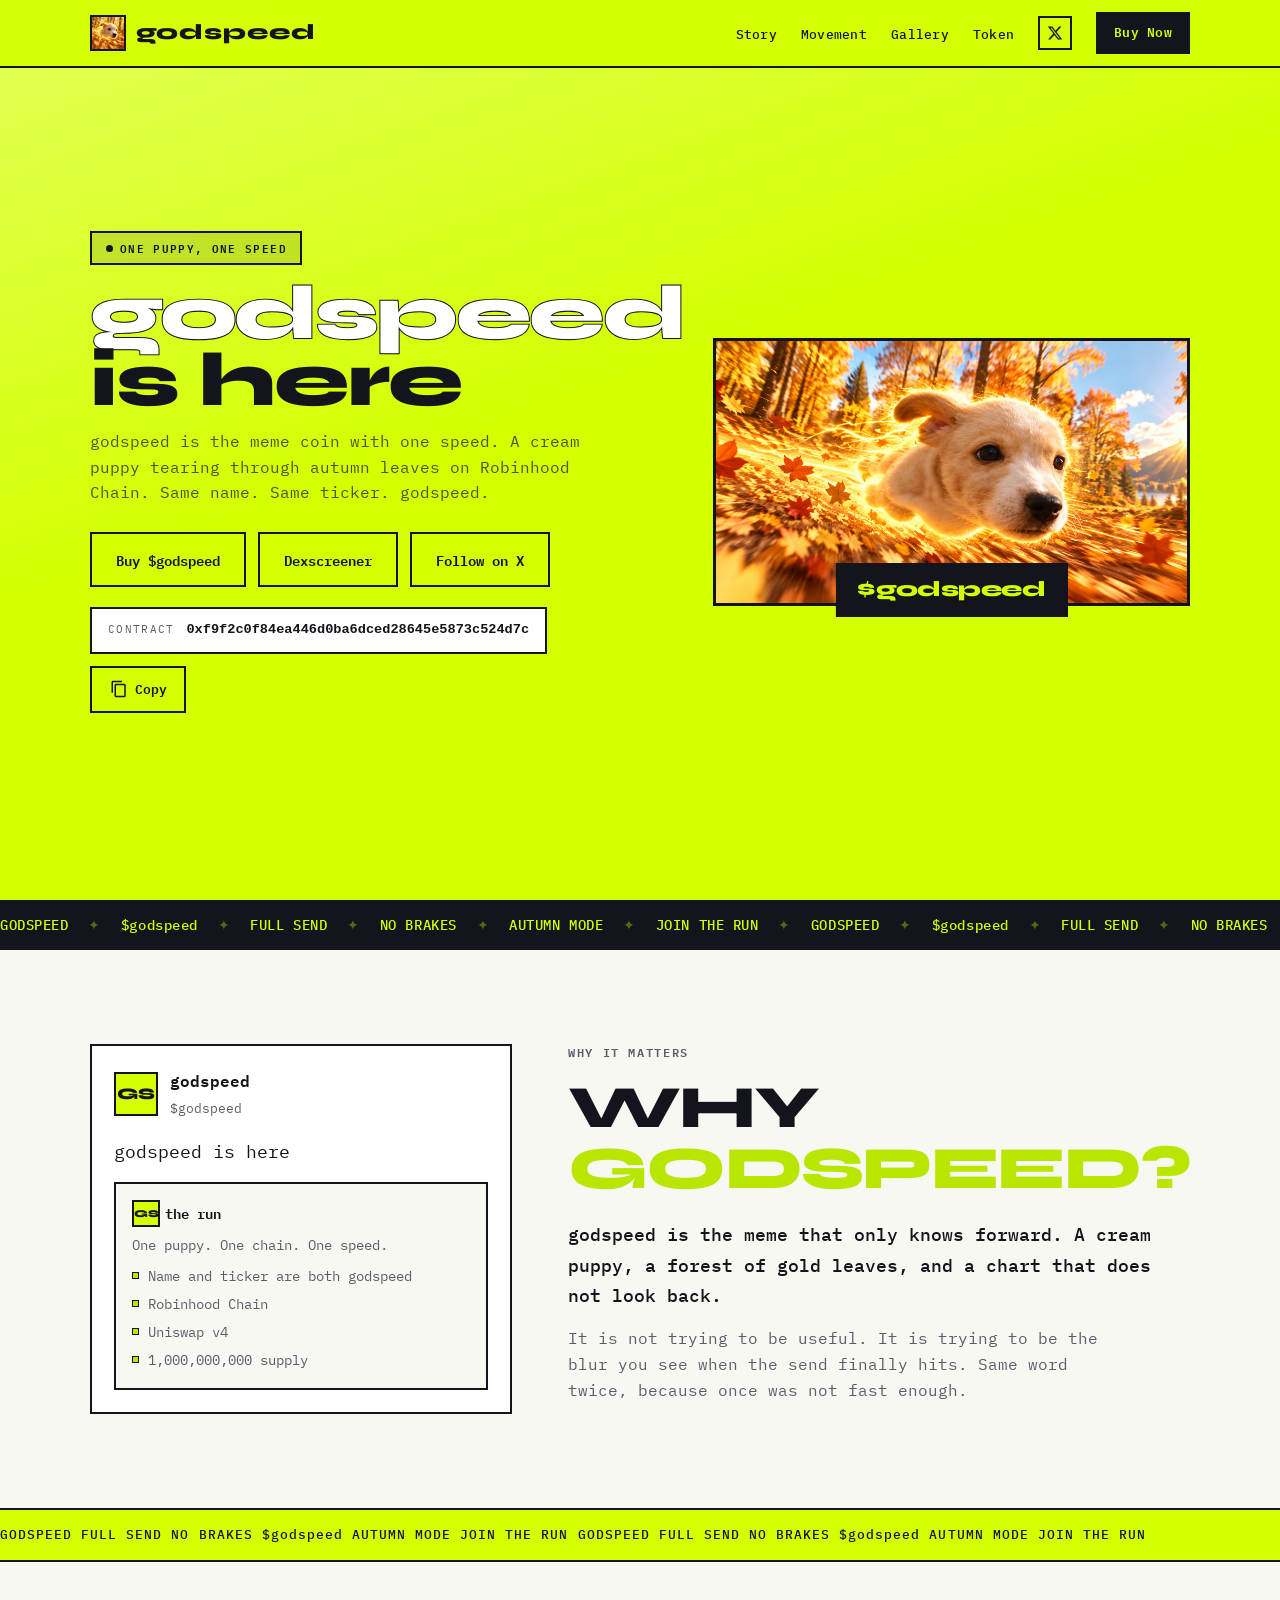
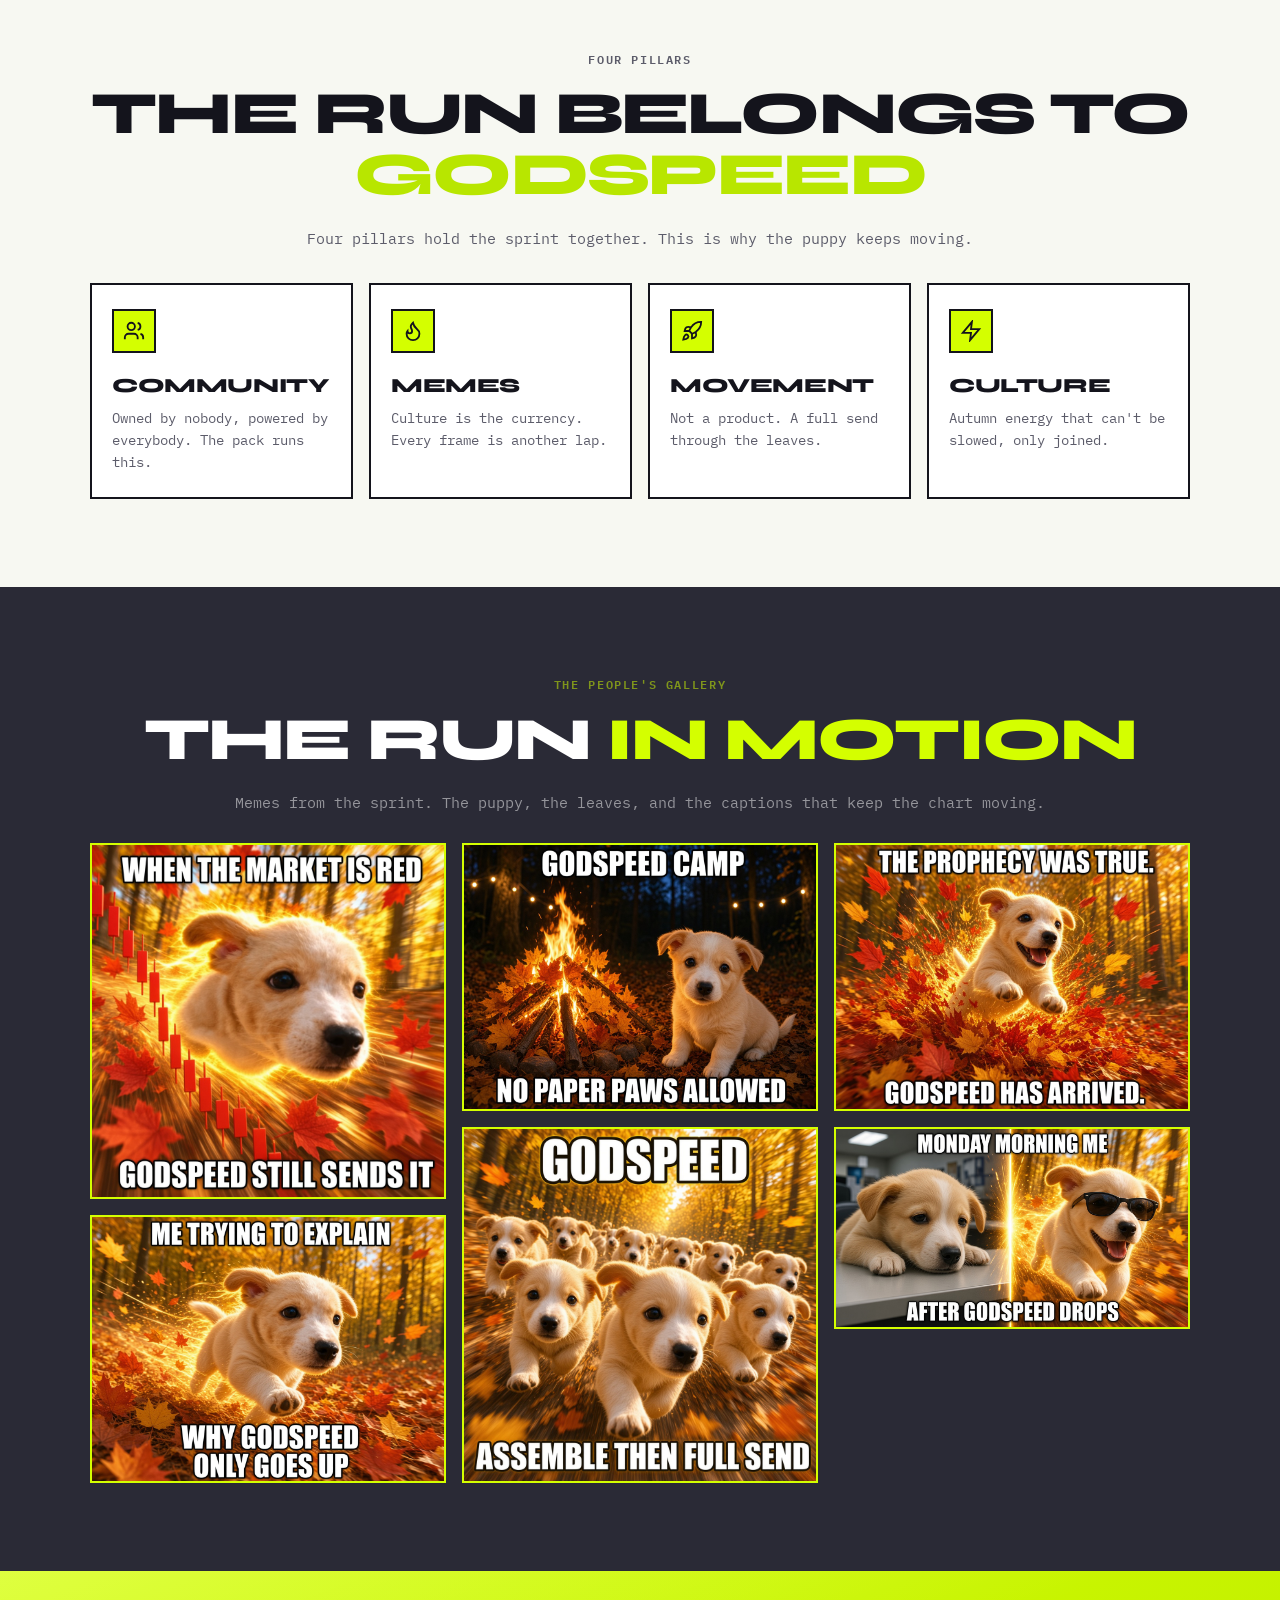
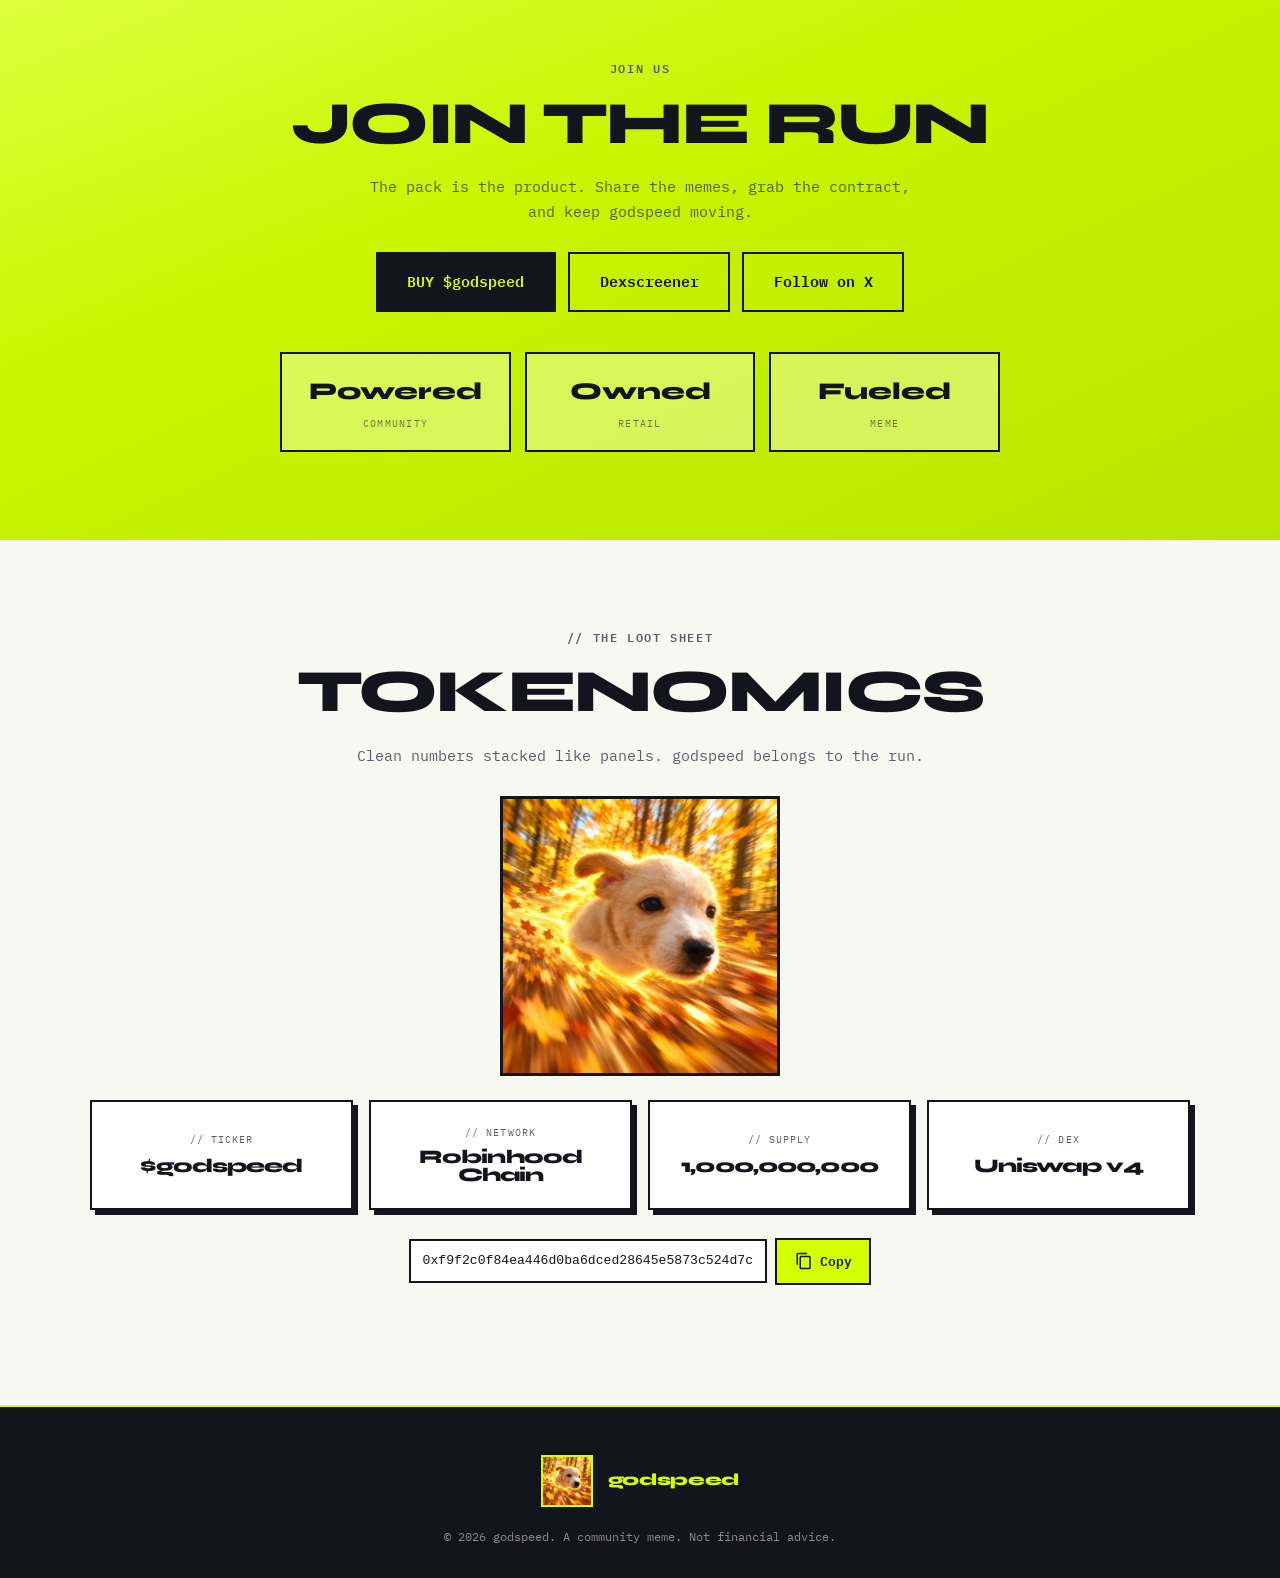
==== commit 7ebfde20: "update" ====
--- a/index.html
+++ b/index.html
@@ -39,7 +39,7 @@
           </a>
         </li>
         <li>
-          <a href="https://app.uniswap.org/swap?chain=robinhood&inputCurrency=NATIVE&outputCurrency=0x92452ff33bfa05913446b61f297c2c25bb455553" target="_blank" rel="noopener noreferrer" class="nav-cta">Buy Now</a>
+          <a href="https://app.uniswap.org/swap?chain=robinhood&inputCurrency=NATIVE&outputCurrency=0xf9f2c0f84ea446d0ba6dced28645e5873c524d7c" target="_blank" rel="noopener noreferrer" class="nav-cta">Buy Now</a>
         </li>
       </ul>
       <button class="nav-toggle" aria-label="Open menu" aria-expanded="false" type="button">
@@ -58,16 +58,16 @@
           Same name. Same ticker. godspeed.
         </p>
         <div class="hero-actions">
-          <a href="https://app.uniswap.org/swap?chain=robinhood&inputCurrency=NATIVE&outputCurrency=0x92452ff33bfa05913446b61f297c2c25bb455553" target="_blank" rel="noopener noreferrer" class="btn btn-primary">Buy $godspeed</a>
-          <a href="https://dexscreener.com/robinhood/0x7365be0525c6c4031950c3ff7b3575393f668053" target="_blank" rel="noopener noreferrer" class="btn btn-ghost">Dexscreener</a>
+          <a href="https://app.uniswap.org/swap?chain=robinhood&inputCurrency=NATIVE&outputCurrency=0xf9f2c0f84ea446d0ba6dced28645e5873c524d7c" target="_blank" rel="noopener noreferrer" class="btn btn-primary">Buy $godspeed</a>
+          <a href="https://dexscreener.com/robinhood/0x5c0e9cb648ebf90a0aa9c3922b98f5f79f15d4174b75a466d49ce793ea590500" target="_blank" rel="noopener noreferrer" class="btn btn-ghost">Dexscreener</a>
           <a href="https://x.com/godspeedrobin_x" target="_blank" rel="noopener noreferrer" class="btn btn-ghost">Follow on X</a>
         </div>
         <div class="contract-row">
           <div class="contract-pill">
             <span>Contract</span>
-            <code>0x92452ff33bfa05913446b61f297c2c25bb455553</code>
-          </div>
-          <button type="button" class="btn btn-primary btn-copy" data-address="0x92452ff33bfa05913446b61f297c2c25bb455553" aria-label="Copy contract address">
+            <code>0xf9f2c0f84ea446d0ba6dced28645e5873c524d7c</code>
+          </div>
+          <button type="button" class="btn btn-primary btn-copy" data-address="0xf9f2c0f84ea446d0ba6dced28645e5873c524d7c" aria-label="Copy contract address">
             <svg viewBox="0 0 24 24" width="18" height="18" aria-hidden="true"><path fill="currentColor" d="M16 1H4c-1.1 0-2 .9-2 2v14h2V3h12V1zm3 4H8c-1.1 0-2 .9-2 2v14c0 1.1.9 2 2 2h11c1.1 0 2-.9 2-2V7c0-1.1-.9-2-2-2zm0 16H8V7h11v14z"/></svg>
             <span>Copy</span>
           </button>
@@ -118,7 +118,7 @@
             <ul>
               <li>Name and ticker are both godspeed</li>
               <li>Robinhood Chain</li>
-              <li>Uniswap v3</li>
+              <li>Uniswap v4</li>
               <li>1,000,000,000 supply</li>
             </ul>
           </div>
@@ -223,8 +223,8 @@
           The pack is the product. Share the memes, grab the contract, and keep godspeed moving.
         </p>
         <div class="buy-cta">
-          <a href="https://app.uniswap.org/swap?chain=robinhood&inputCurrency=NATIVE&outputCurrency=0x92452ff33bfa05913446b61f297c2c25bb455553" target="_blank" rel="noopener noreferrer" class="btn btn-ink btn-lg">BUY $godspeed</a>
-          <a href="https://dexscreener.com/robinhood/0x7365be0525c6c4031950c3ff7b3575393f668053" target="_blank" rel="noopener noreferrer" class="btn btn-outline-ink btn-lg">Dexscreener</a>
+          <a href="https://app.uniswap.org/swap?chain=robinhood&inputCurrency=NATIVE&outputCurrency=0xf9f2c0f84ea446d0ba6dced28645e5873c524d7c" target="_blank" rel="noopener noreferrer" class="btn btn-ink btn-lg">BUY $godspeed</a>
+          <a href="https://dexscreener.com/robinhood/0x5c0e9cb648ebf90a0aa9c3922b98f5f79f15d4174b75a466d49ce793ea590500" target="_blank" rel="noopener noreferrer" class="btn btn-outline-ink btn-lg">Dexscreener</a>
           <a href="https://x.com/godspeedrobin_x" target="_blank" rel="noopener noreferrer" class="btn btn-outline-ink btn-lg">Follow on X</a>
         </div>
         <div class="tri-stats">
@@ -259,7 +259,7 @@
               </div>
               <div>
                 <span>// DEX</span>
-                <strong>Uniswap v3</strong>
+                <strong>Uniswap v4</strong>
               </div>
             </div>
           </div>
@@ -267,8 +267,8 @@
 
         <div class="token-actions center-actions reveal">
           <div class="token-ca">
-            <code id="ca-full">0x92452ff33bfa05913446b61f297c2c25bb455553</code>
-            <button type="button" class="btn btn-primary btn-copy" data-address="0x92452ff33bfa05913446b61f297c2c25bb455553" aria-label="Copy contract address">
+            <code id="ca-full">0xf9f2c0f84ea446d0ba6dced28645e5873c524d7c</code>
+            <button type="button" class="btn btn-primary btn-copy" data-address="0xf9f2c0f84ea446d0ba6dced28645e5873c524d7c" aria-label="Copy contract address">
               <svg viewBox="0 0 24 24" width="18" height="18" aria-hidden="true"><path fill="currentColor" d="M16 1H4c-1.1 0-2 .9-2 2v14h2V3h12V1zm3 4H8c-1.1 0-2 .9-2 2v14c0 1.1.9 2 2 2h11c1.1 0 2-.9 2-2V7c0-1.1-.9-2-2-2zm0 16H8V7h11v14z"/></svg>
               <span>Copy</span>
             </button>
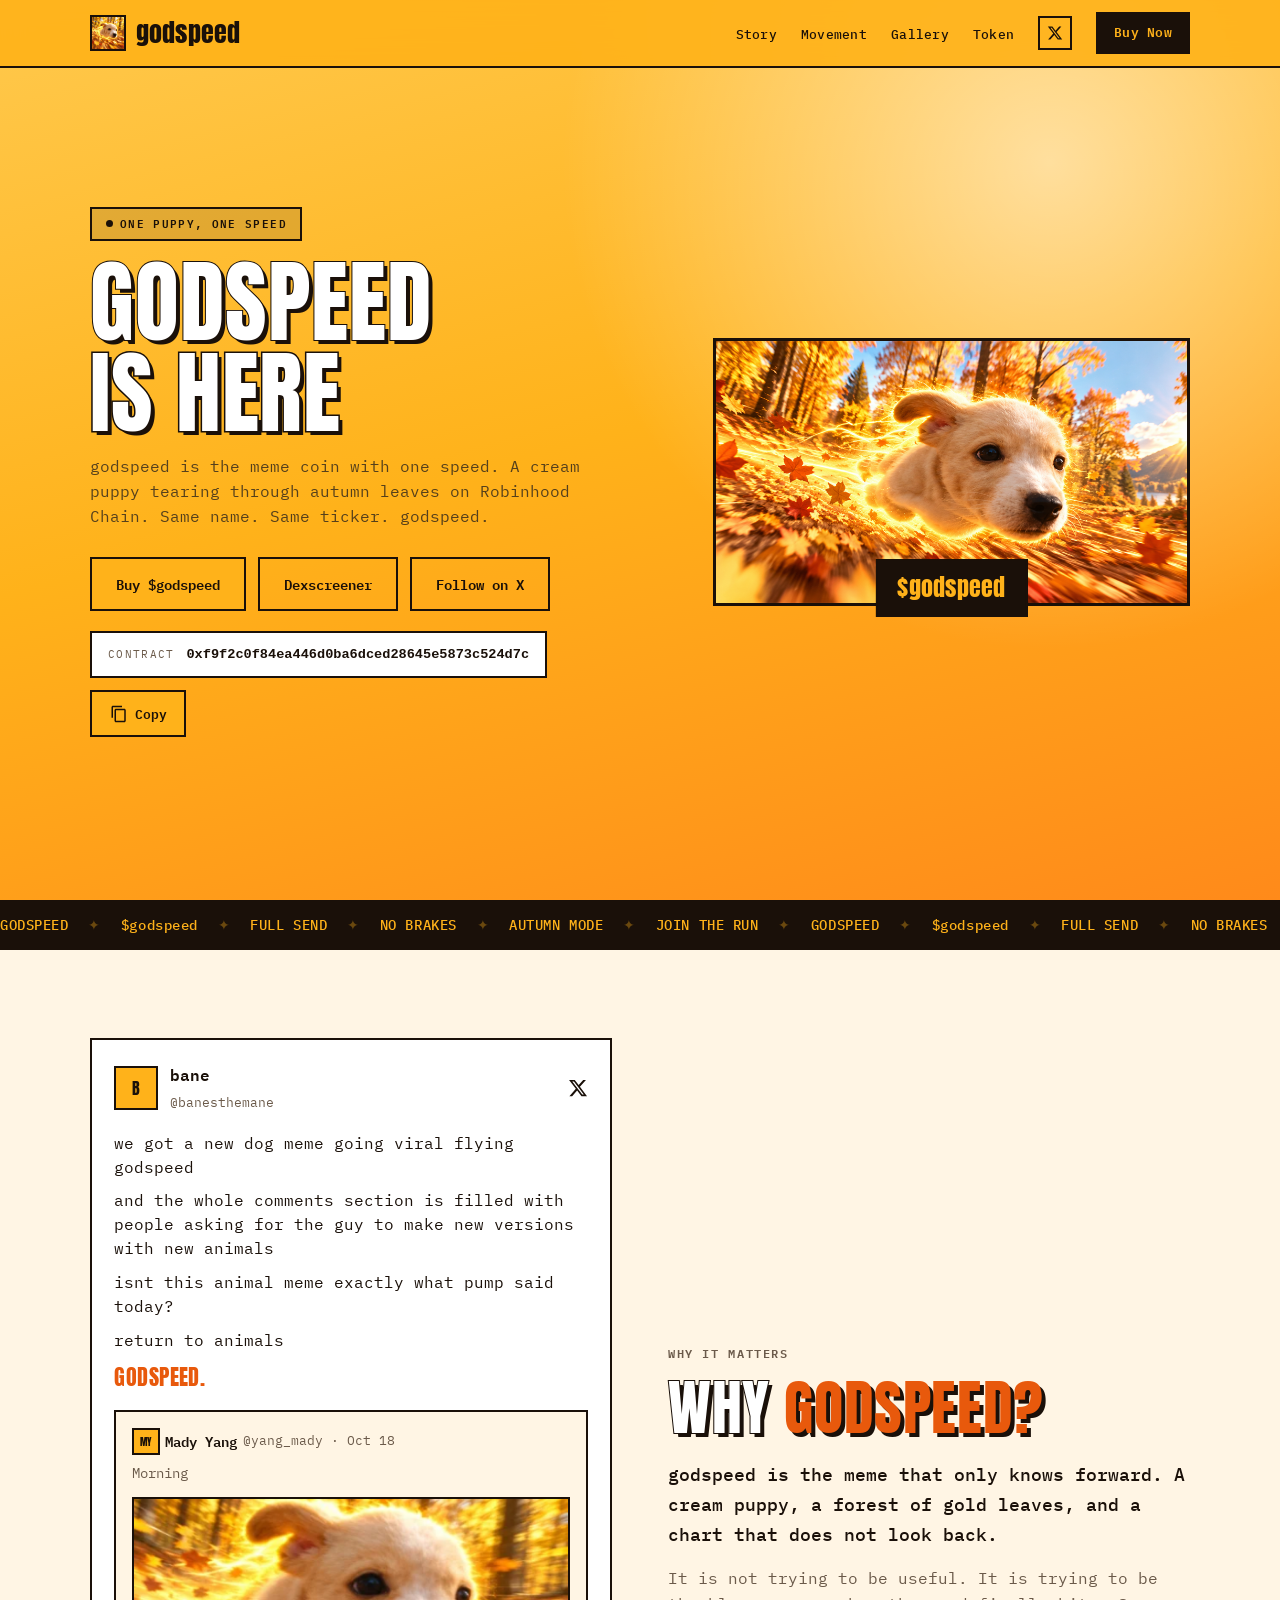
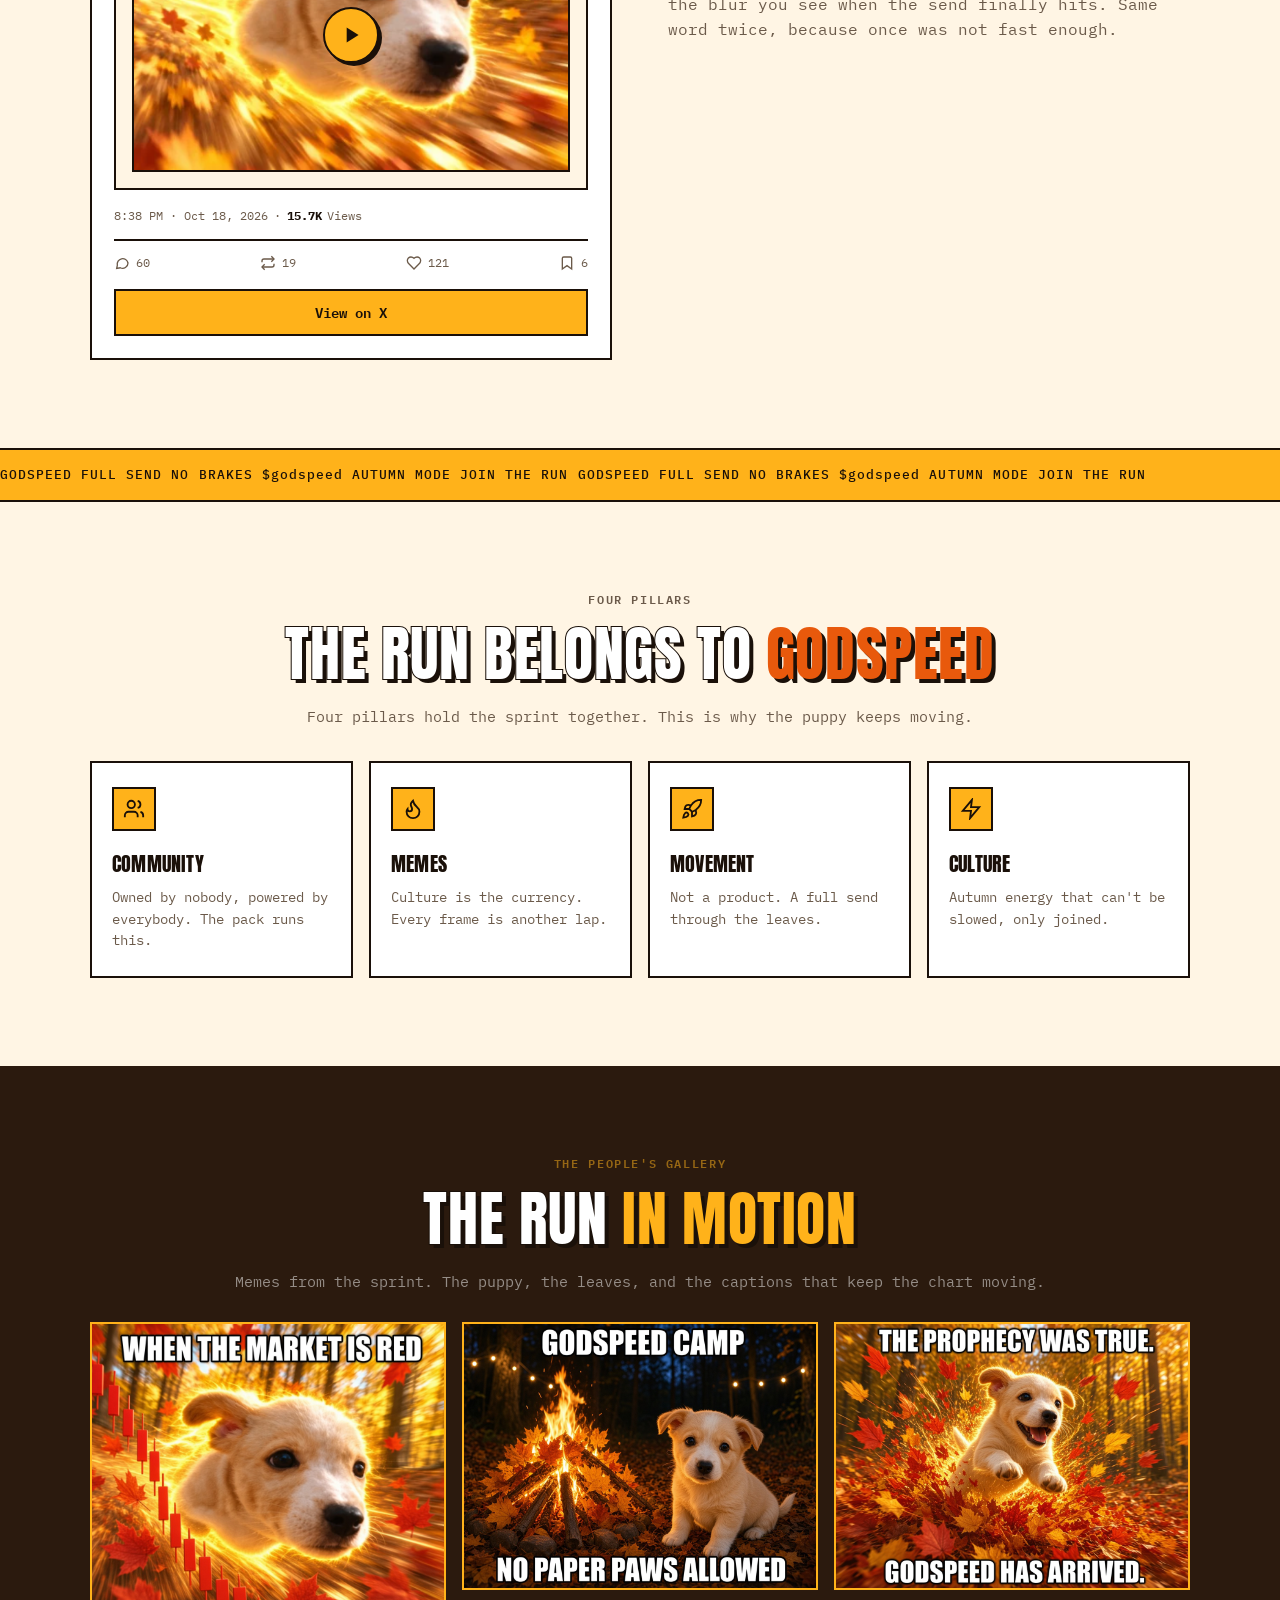
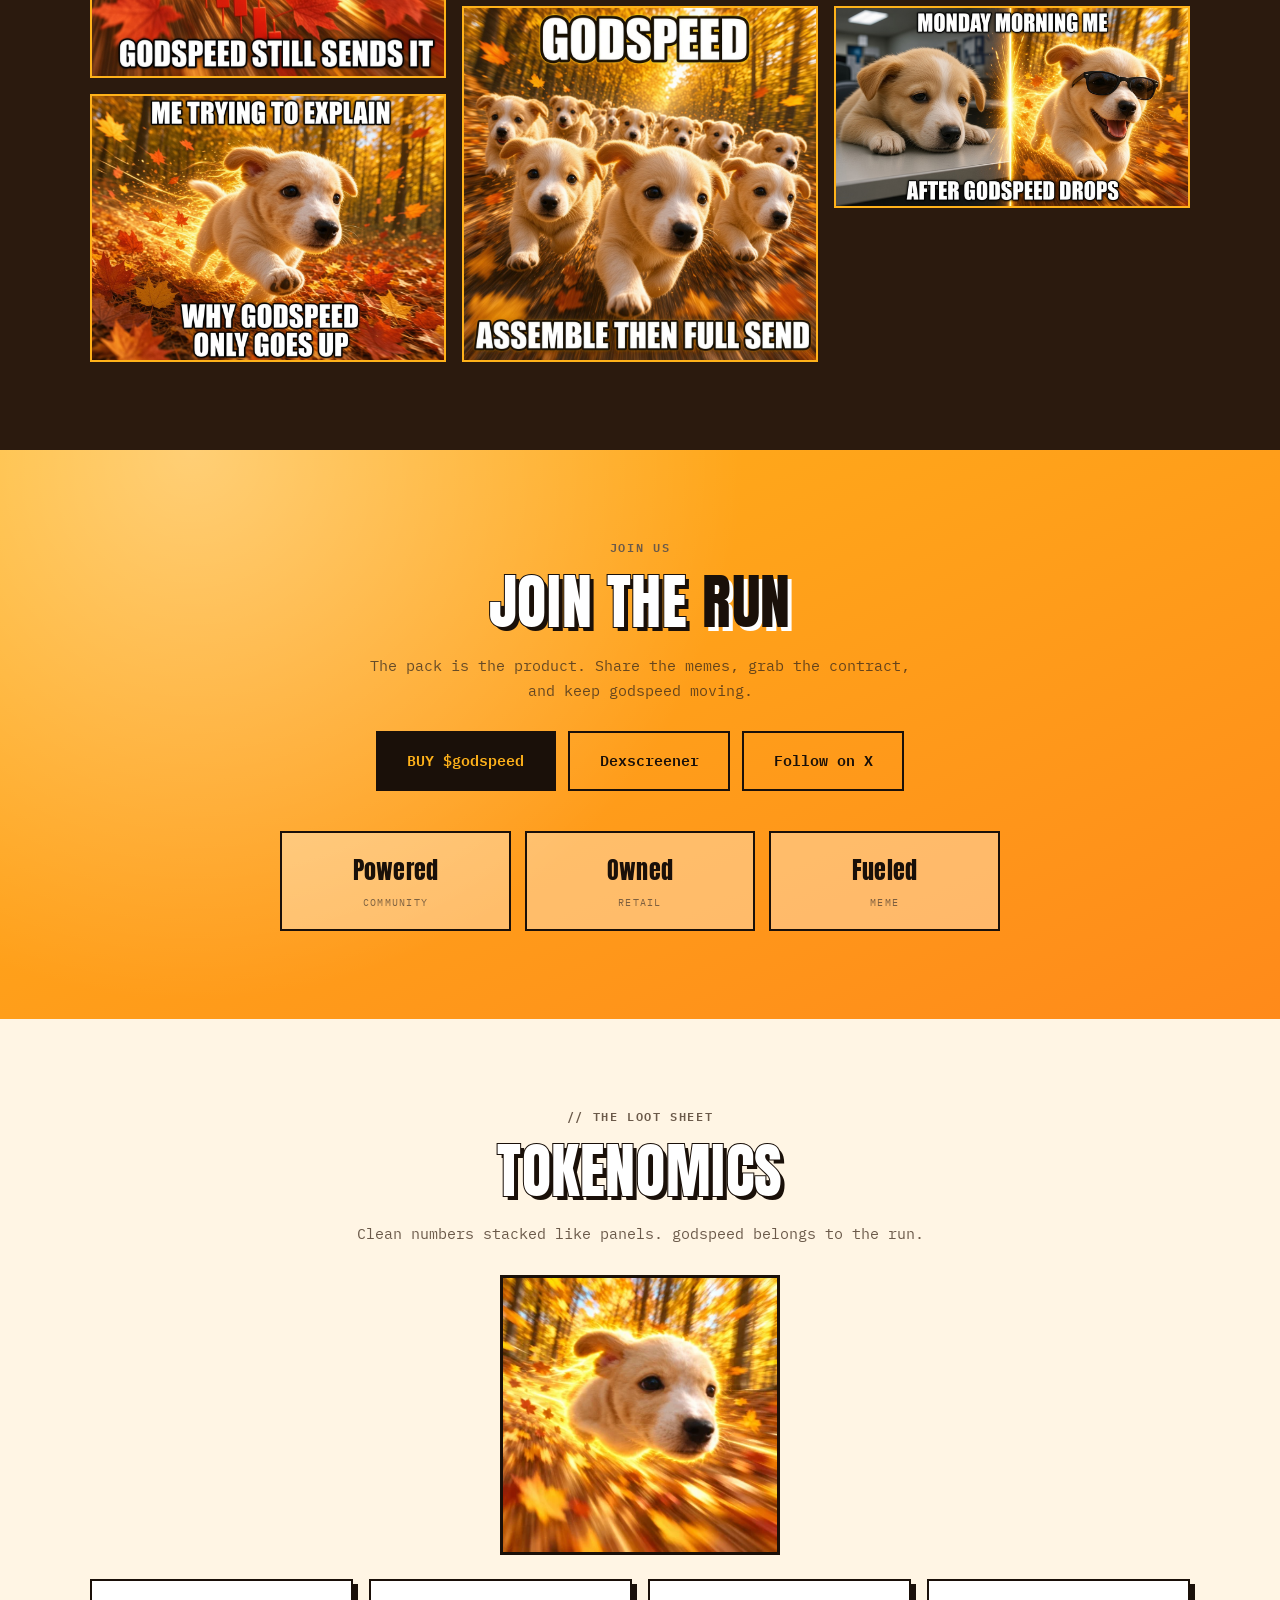
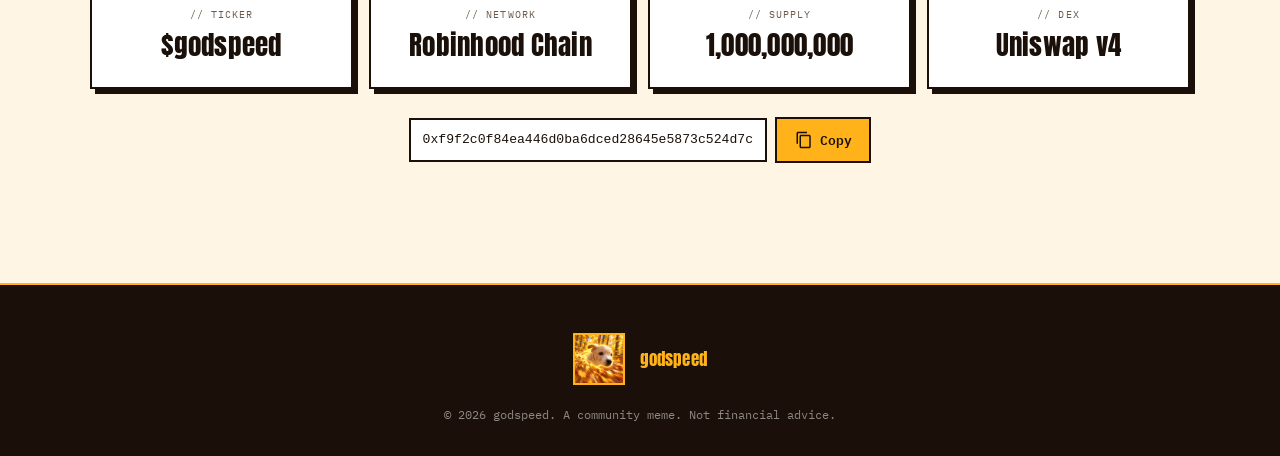
==== commit 1c7ba96b: "update" ====
--- a/index.html
+++ b/index.html
@@ -3,6 +3,7 @@
 <head>
   <meta charset="UTF-8" />
   <meta name="viewport" content="width=device-width, initial-scale=1.0" />
+  <meta name="theme-color" content="#ffb21a" />
   <title>godspeed — the meme that only goes forward</title>
   <meta name="description" content="godspeed is a meme coin on Robinhood Chain. One cream puppy, one ticker, no brakes. Name and symbol are both godspeed." />
   <meta property="og:title" content="godspeed — full send" />
@@ -16,7 +17,7 @@
   <link rel="apple-touch-icon" href="logo.png" />
   <link rel="preconnect" href="https://fonts.googleapis.com" />
   <link rel="preconnect" href="https://fonts.gstatic.com" crossorigin />
-  <link href="https://fonts.googleapis.com/css2?family=Syne:wght@600;700;800&family=IBM+Plex+Mono:wght@400;500;600&display=swap" rel="stylesheet" />
+  <link href="https://fonts.googleapis.com/css2?family=Anton&family=IBM+Plex+Mono:wght@400;500;600&display=swap" rel="stylesheet" />
   <link rel="stylesheet" href="styles.css" />
 </head>
 <body>
@@ -100,29 +101,50 @@
   <main>
     <section class="section story" id="story">
       <div class="container story-grid">
-        <article class="tweet-card reveal">
+        <a href="https://x.com/banesthemane/status/2111919980388164018" target="_blank" rel="noopener noreferrer" class="tweet-card reveal" aria-label="View bane's post on X">
           <div class="tweet-head">
-            <div class="avatar">GS</div>
+            <div class="avatar">B</div>
             <div class="tweet-meta">
-              <div class="tweet-name">godspeed</div>
-              <span>$godspeed</span>
-            </div>
-          </div>
-          <p class="tweet-body">godspeed is here</p>
+              <div class="tweet-name">bane</div>
+              <span>@banesthemane</span>
+            </div>
+            <svg class="tweet-x" viewBox="0 0 24 24" width="20" height="20" aria-hidden="true"><path fill="currentColor" d="M18.244 2.25h3.308l-7.227 8.26 8.502 11.24H16.17l-5.214-6.817L4.99 21.75H1.68l7.73-8.835L1.254 2.25H8.08l4.713 6.231zm-1.161 17.52h1.833L7.084 4.126H5.117z"/></svg>
+          </div>
+          <div class="tweet-body">
+            <p>we got a new dog meme going viral flying godspeed</p>
+            <p>and the whole comments section is filled with people asking for the guy to make new versions with new animals</p>
+            <p>isnt this animal meme exactly what pump said today?</p>
+            <p>return to animals</p>
+            <p><strong>godspeed.</strong></p>
+          </div>
           <div class="tweet-quote">
             <div class="quote-head">
-              <div class="avatar sm">GS</div>
-              <span class="q-name">the run</span>
-            </div>
-            <p>One puppy. One chain. One speed.</p>
-            <ul>
-              <li>Name and ticker are both godspeed</li>
-              <li>Robinhood Chain</li>
-              <li>Uniswap v4</li>
-              <li>1,000,000,000 supply</li>
-            </ul>
-          </div>
-        </article>
+              <div class="avatar sm">MY</div>
+              <span class="q-name">Mady Yang</span>
+              <span class="muted">@yang_mady · Oct 18</span>
+            </div>
+            <p>Morning</p>
+            <div class="tweet-media">
+              <img src="logo.png" alt="The flying godspeed puppy" loading="lazy" />
+              <span class="tweet-play" aria-hidden="true">
+                <svg viewBox="0 0 24 24" width="26" height="26"><path fill="currentColor" d="M8 5v14l11-7z"/></svg>
+              </span>
+            </div>
+          </div>
+          <div class="tweet-time">
+            <span>8:38 PM · Oct 18, 2026</span>
+            <span>·</span>
+            <strong>15.7K</strong>
+            <span>Views</span>
+          </div>
+          <div class="tweet-stats">
+            <span><svg viewBox="0 0 24 24" width="16" height="16" fill="none" stroke="currentColor" stroke-width="2" aria-hidden="true"><path d="M21 12a8 8 0 0 1-11.6 7.1L4 20l1-4.6A8 8 0 1 1 21 12z"/></svg>60</span>
+            <span><svg viewBox="0 0 24 24" width="16" height="16" fill="none" stroke="currentColor" stroke-width="2" aria-hidden="true"><path d="m17 2 4 4-4 4"/><path d="M3 11V9a3 3 0 0 1 3-3h15"/><path d="m7 22-4-4 4-4"/><path d="M21 13v2a3 3 0 0 1-3 3H3"/></svg>19</span>
+            <span><svg viewBox="0 0 24 24" width="16" height="16" fill="none" stroke="currentColor" stroke-width="2" aria-hidden="true"><path d="M19 14c1.5-1.5 3-3.2 3-5.5A5.5 5.5 0 0 0 16.5 3c-1.8 0-3 .5-4.5 2-1.5-1.5-2.7-2-4.5-2A5.5 5.5 0 0 0 2 8.5c0 2.3 1.5 4 3 5.5l7 7z"/></svg>121</span>
+            <span><svg viewBox="0 0 24 24" width="16" height="16" fill="none" stroke="currentColor" stroke-width="2" aria-hidden="true"><path d="M19 21l-7-5-7 5V5a2 2 0 0 1 2-2h10a2 2 0 0 1 2 2z"/></svg>6</span>
+          </div>
+          <span class="tweet-cta">View on X</span>
+        </a>
 
         <div class="story-copy reveal">
           <p class="eyebrow">why it matters</p>
--- a/styles.css
+++ b/styles.css
@@ -7,15 +7,15 @@
 }
 
 :root {
-  --lime: #d4ff00;
-  --lime-hot: #e6ff4d;
-  --lime-deep: #b8e600;
-  --ink: #14141c;
-  --ink-soft: #2a2a36;
-  --muted: #5c5c6a;
-  --paper: #f7f8f2;
+  --lime: #ffb21a;
+  --lime-hot: #ffc94d;
+  --lime-deep: #e8590c;
+  --ink: #1a1009;
+  --ink-soft: #2b1a0e;
+  --muted: #6b5a4a;
+  --paper: #fff5e4;
   --white: #ffffff;
-  --font-display: "Syne", sans-serif;
+  --font-display: "Anton", Impact, "Arial Narrow Bold", sans-serif;
   --font-mono: "IBM Plex Mono", ui-monospace, monospace;
   --ease-out: cubic-bezier(0.22, 1, 0.36, 1);
   --header-h: 68px;
@@ -24,6 +24,7 @@
 
 html {
   scroll-behavior: smooth;
+  font-synthesis: none;
 }
 
 body {
@@ -78,14 +79,14 @@
   right: 0;
   z-index: 100;
   height: var(--header-h);
-  background: rgba(212, 255, 0, 0.92);
+  background: rgba(255, 178, 26, 0.92);
   backdrop-filter: blur(12px);
   border-bottom: var(--border);
   transition: background 0.25s, box-shadow 0.25s;
 }
 
 .site-header.scrolled {
-  background: rgba(212, 255, 0, 0.97);
+  background: rgba(255, 178, 26, 0.97);
   box-shadow: 0 8px 0 rgba(20, 20, 28, 0.06);
 }
 
@@ -521,7 +522,7 @@
 }
 
 .about .eyebrow {
-  color: rgba(212, 255, 0, 0.55);
+  color: rgba(255, 178, 26, 0.55);
 }
 
 .about .section-text {
@@ -636,7 +637,7 @@
 }
 
 .chart-section .eyebrow {
-  color: rgba(212, 255, 0, 0.5);
+  color: rgba(255, 178, 26, 0.5);
 }
 
 .chart-section .section-sub {
@@ -645,7 +646,7 @@
 
 .chart-frame {
   border: 2px solid var(--lime);
-  background: #101018;
+  background: #140c06;
   min-height: 480px;
   overflow: hidden;
 }
@@ -673,7 +674,7 @@
 
 .chart-placeholder code {
   color: var(--lime);
-  background: rgba(212, 255, 0, 0.1);
+  background: rgba(255, 178, 26, 0.1);
   padding: 0.1rem 0.4rem;
 }
 
@@ -1043,6 +1044,17 @@
   font-size: 0.85rem;
   color: var(--ink);
   font-weight: 600;
+  min-width: 0;
+  word-break: break-all;
+}
+
+.hero-copy {
+  min-width: 0;
+}
+
+.contract-pill {
+  min-width: 0;
+  max-width: 100%;
 }
 
 .hero-aside {
@@ -1247,7 +1259,7 @@
 }
 
 .stats .section-title { color: var(--white); }
-.stats .eyebrow { color: rgba(212, 255, 0, 0.55); }
+.stats .eyebrow { color: rgba(255, 178, 26, 0.55); }
 .stats .section-sub { color: rgba(255, 255, 255, 0.5); }
 
 .stats .section-title .accent,
@@ -1274,7 +1286,7 @@
 }
 
 .stat-card:hover {
-  background: rgba(212, 255, 0, 0.06);
+  background: rgba(255, 178, 26, 0.06);
   transform: translateY(-3px);
 }
 
@@ -1378,7 +1390,7 @@
 }
 
 .gallery-section .section-title { color: var(--white); }
-.gallery-section .eyebrow { color: rgba(212, 255, 0, 0.5); }
+.gallery-section .eyebrow { color: rgba(255, 178, 26, 0.5); }
 .gallery-section .section-sub { color: rgba(255, 255, 255, 0.5); }
 
 .gallery {
@@ -1556,13 +1568,6 @@
   white-space: nowrap;
 }
 
-.loot__stats div:nth-child(2) strong {
-  white-space: normal;
-  max-width: 8.2ch;
-  font-size: clamp(0.95rem, 8.5cqi, 1.2rem);
-  line-height: 0.95;
-}
-
 .token-ca {
   display: flex;
   align-items: center;
@@ -1690,3 +1695,178 @@
     order: -1;
   }
 }
+
+/* ── Meme theme ── */
+.nav-wordmark,
+.hero-brand,
+.hero-title,
+.hero-chip,
+.section-title,
+.step-num,
+.step h3,
+.avatar,
+.stat-value,
+.pillar h3,
+.gallery-cta p,
+.tri-card strong,
+.loot__stats strong,
+.footer-brand strong,
+.footer-tagline {
+  font-weight: 400;
+  letter-spacing: 0.01em;
+}
+
+.nav-wordmark {
+  font-size: 1.6rem;
+}
+
+.hero-split {
+  background:
+    radial-gradient(circle at 82% 18%, rgba(255, 255, 255, 0.55) 0%, rgba(255, 255, 255, 0) 38%),
+    linear-gradient(165deg, var(--lime-hot) 0%, var(--lime) 48%, #ff8a1a 100%);
+}
+
+.hero-copy .hero-brand,
+.hero-copy .hero-brand .accent,
+.section-title {
+  color: var(--white);
+  -webkit-text-stroke: 2px var(--ink);
+  paint-order: stroke fill;
+  text-shadow: 4px 4px 0 var(--ink);
+  text-transform: uppercase;
+  line-height: 1.02;
+}
+
+.hero-copy .hero-brand {
+  font-size: clamp(3rem, 9vw, 5.6rem);
+  -webkit-text-stroke-width: 3px;
+}
+
+.section-title .accent {
+  color: var(--lime-deep);
+}
+
+.stats .section-title .accent,
+.gallery-section .section-title .accent {
+  color: var(--lime);
+}
+
+.community .section-title .ink {
+  color: var(--ink);
+  -webkit-text-stroke: 0;
+  text-shadow: 4px 4px 0 var(--white);
+}
+
+.community {
+  background:
+    radial-gradient(circle at 15% 0%, rgba(255, 255, 255, 0.4) 0%, rgba(255, 255, 255, 0) 45%),
+    linear-gradient(to bottom right, var(--lime) 0%, #ff8a1a 100%);
+}
+
+.hero-chip {
+  font-size: 1.5rem;
+}
+
+.loot__stats strong {
+  font-size: clamp(1.05rem, 11cqi, 1.7rem);
+}
+
+.tweet-x {
+  flex-shrink: 0;
+  color: var(--ink);
+}
+
+.tweet-body {
+  font-size: 1rem;
+  line-height: 1.5;
+}
+
+.tweet-body p + p {
+  margin-top: 0.6rem;
+}
+
+.tweet-body strong {
+  font-family: var(--font-display);
+  font-weight: 400;
+  font-size: 1.35rem;
+  letter-spacing: 0.02em;
+  text-transform: uppercase;
+  color: var(--lime-deep);
+}
+
+.tweet-media {
+  position: relative;
+  margin-top: 0.75rem;
+  border: 2px solid var(--ink);
+  overflow: hidden;
+  background: var(--ink);
+}
+
+.tweet-media img {
+  display: block;
+  width: 100%;
+  aspect-ratio: 16 / 10;
+  object-fit: cover;
+  transition: transform 0.5s var(--ease-out);
+}
+
+.tweet-card:hover .tweet-media img {
+  transform: scale(1.04);
+}
+
+.tweet-play {
+  position: absolute;
+  top: 50%;
+  left: 50%;
+  display: grid;
+  place-items: center;
+  width: 3.5rem;
+  height: 3.5rem;
+  transform: translate(-50%, -50%);
+  border: 2px solid var(--ink);
+  border-radius: 50%;
+  background: var(--lime);
+  color: var(--ink);
+  box-shadow: 3px 3px 0 var(--ink);
+}
+
+.tweet-stats span {
+  display: inline-flex;
+  align-items: center;
+  gap: 0.35rem;
+}
+
+.tweet-cta {
+  display: block;
+  margin-top: 1rem;
+  padding: 0.65rem;
+  border: 2px solid var(--ink);
+  background: var(--lime);
+  text-align: center;
+  font-size: 0.85rem;
+  font-weight: 600;
+  color: var(--ink);
+  transition: background 0.2s, color 0.2s;
+}
+
+.tweet-card:hover .tweet-cta {
+  background: var(--ink);
+  color: var(--lime);
+}
+
+.gallery-item figcaption {
+  font-family: var(--font-display);
+  font-size: 1.15rem;
+  letter-spacing: 0.02em;
+  text-transform: uppercase;
+  color: var(--white);
+  text-shadow: 2px 2px 0 var(--ink);
+}
+
+@media (max-width: 480px) {
+  .hero-copy .hero-brand {
+    font-size: 2.9rem;
+    -webkit-text-stroke-width: 2px;
+    text-shadow: 3px 3px 0 var(--ink);
+  }
+}
